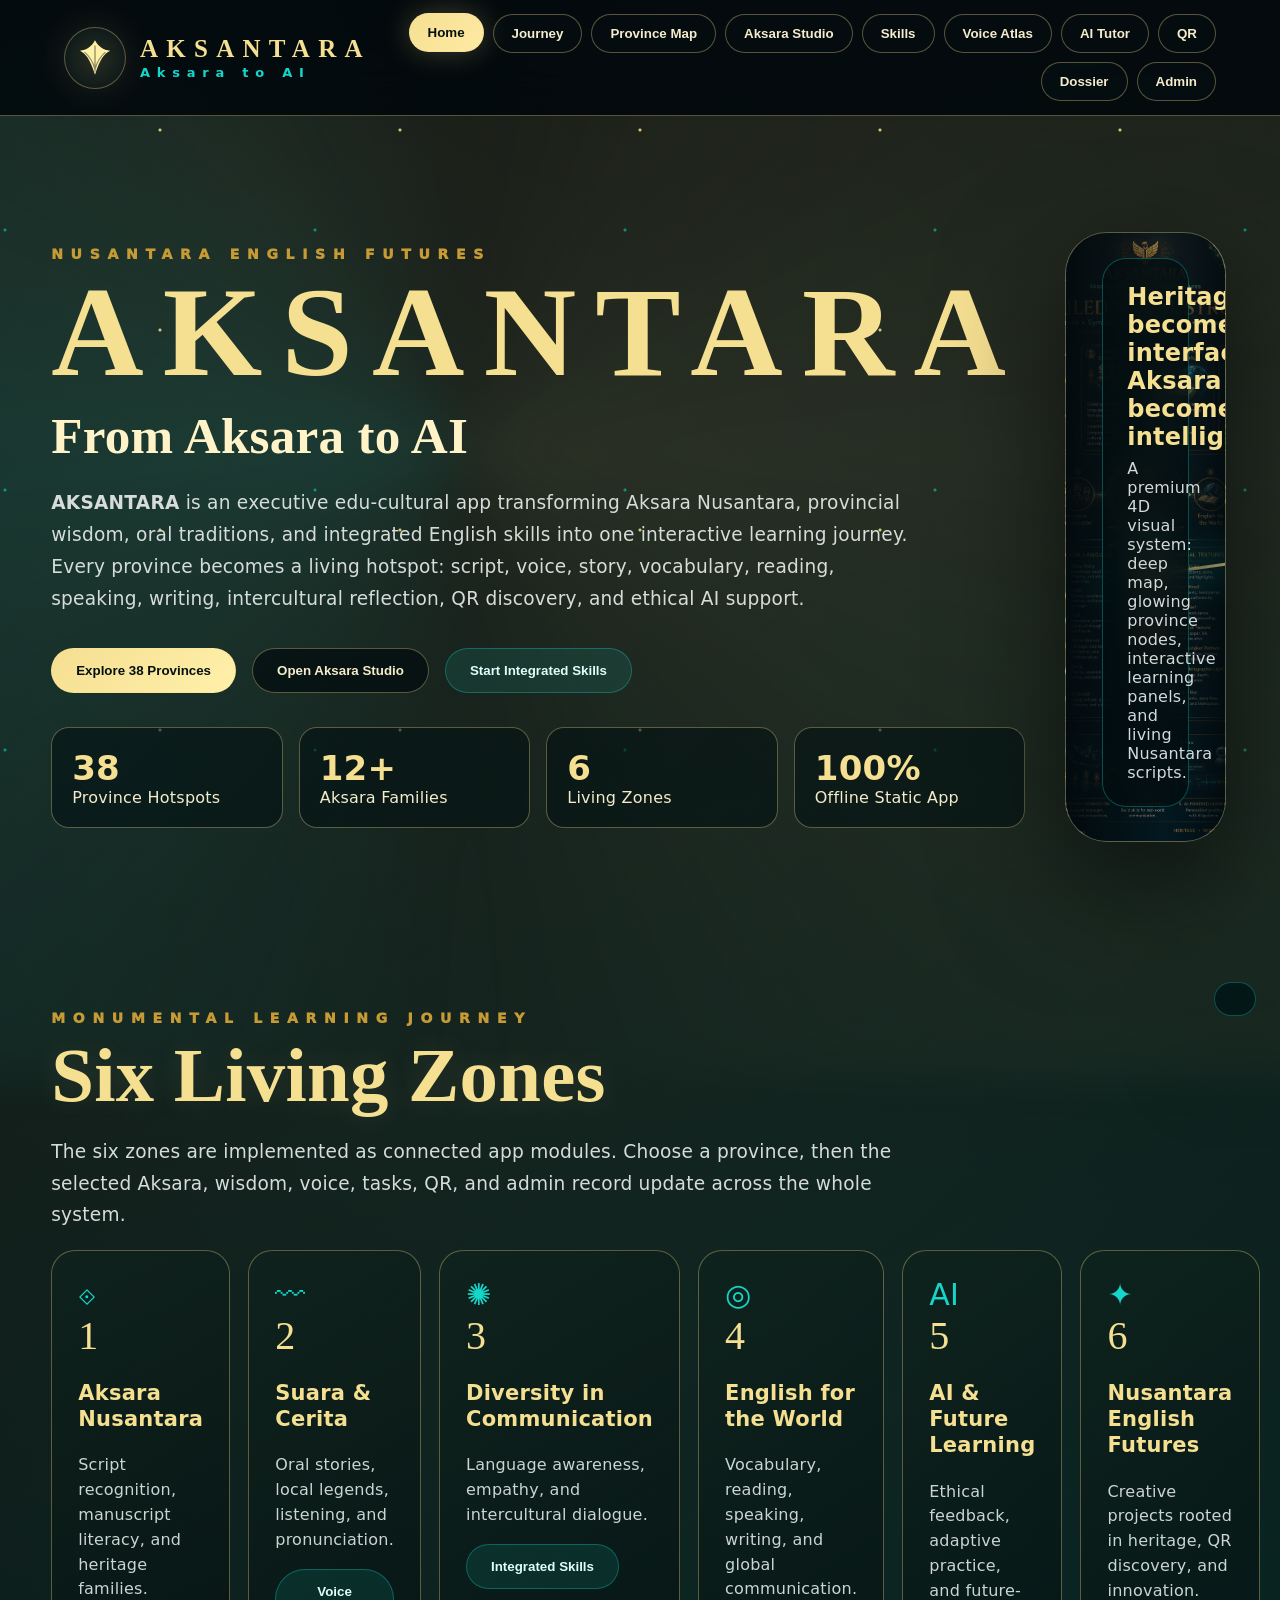
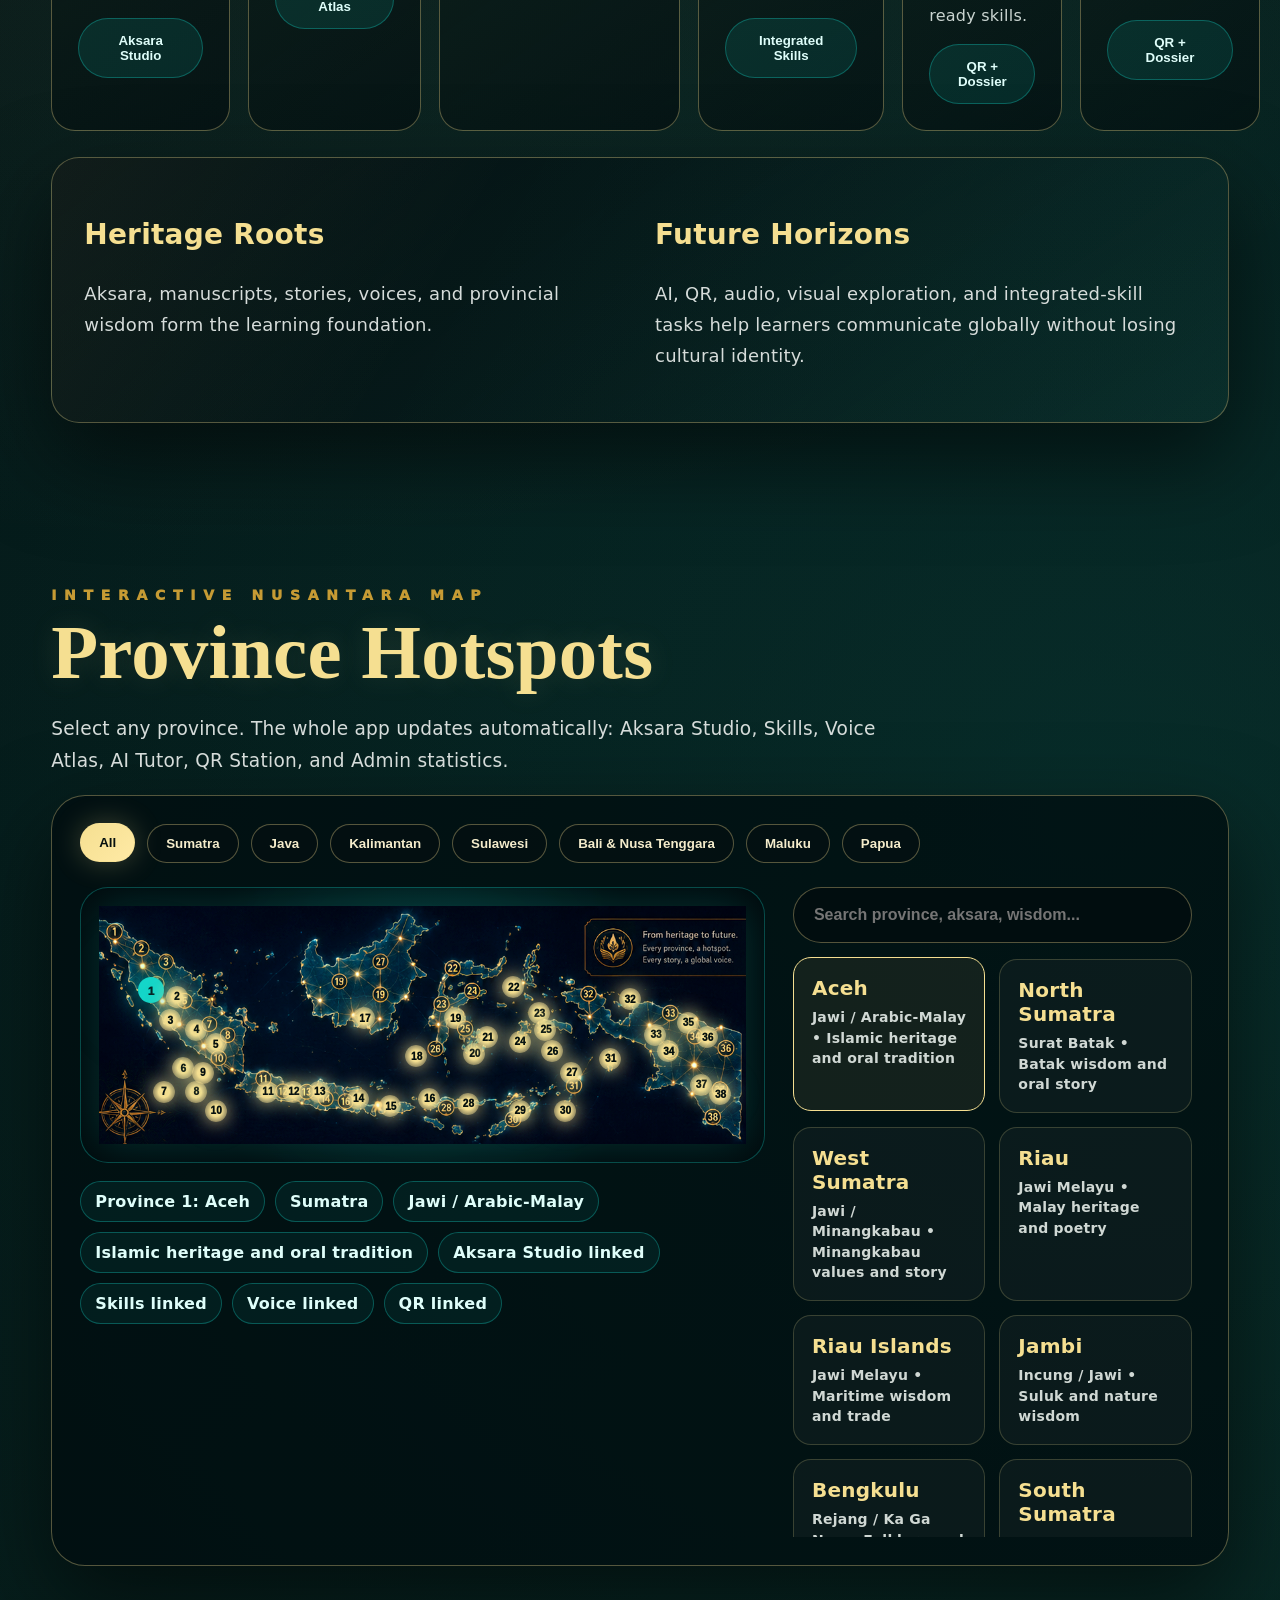
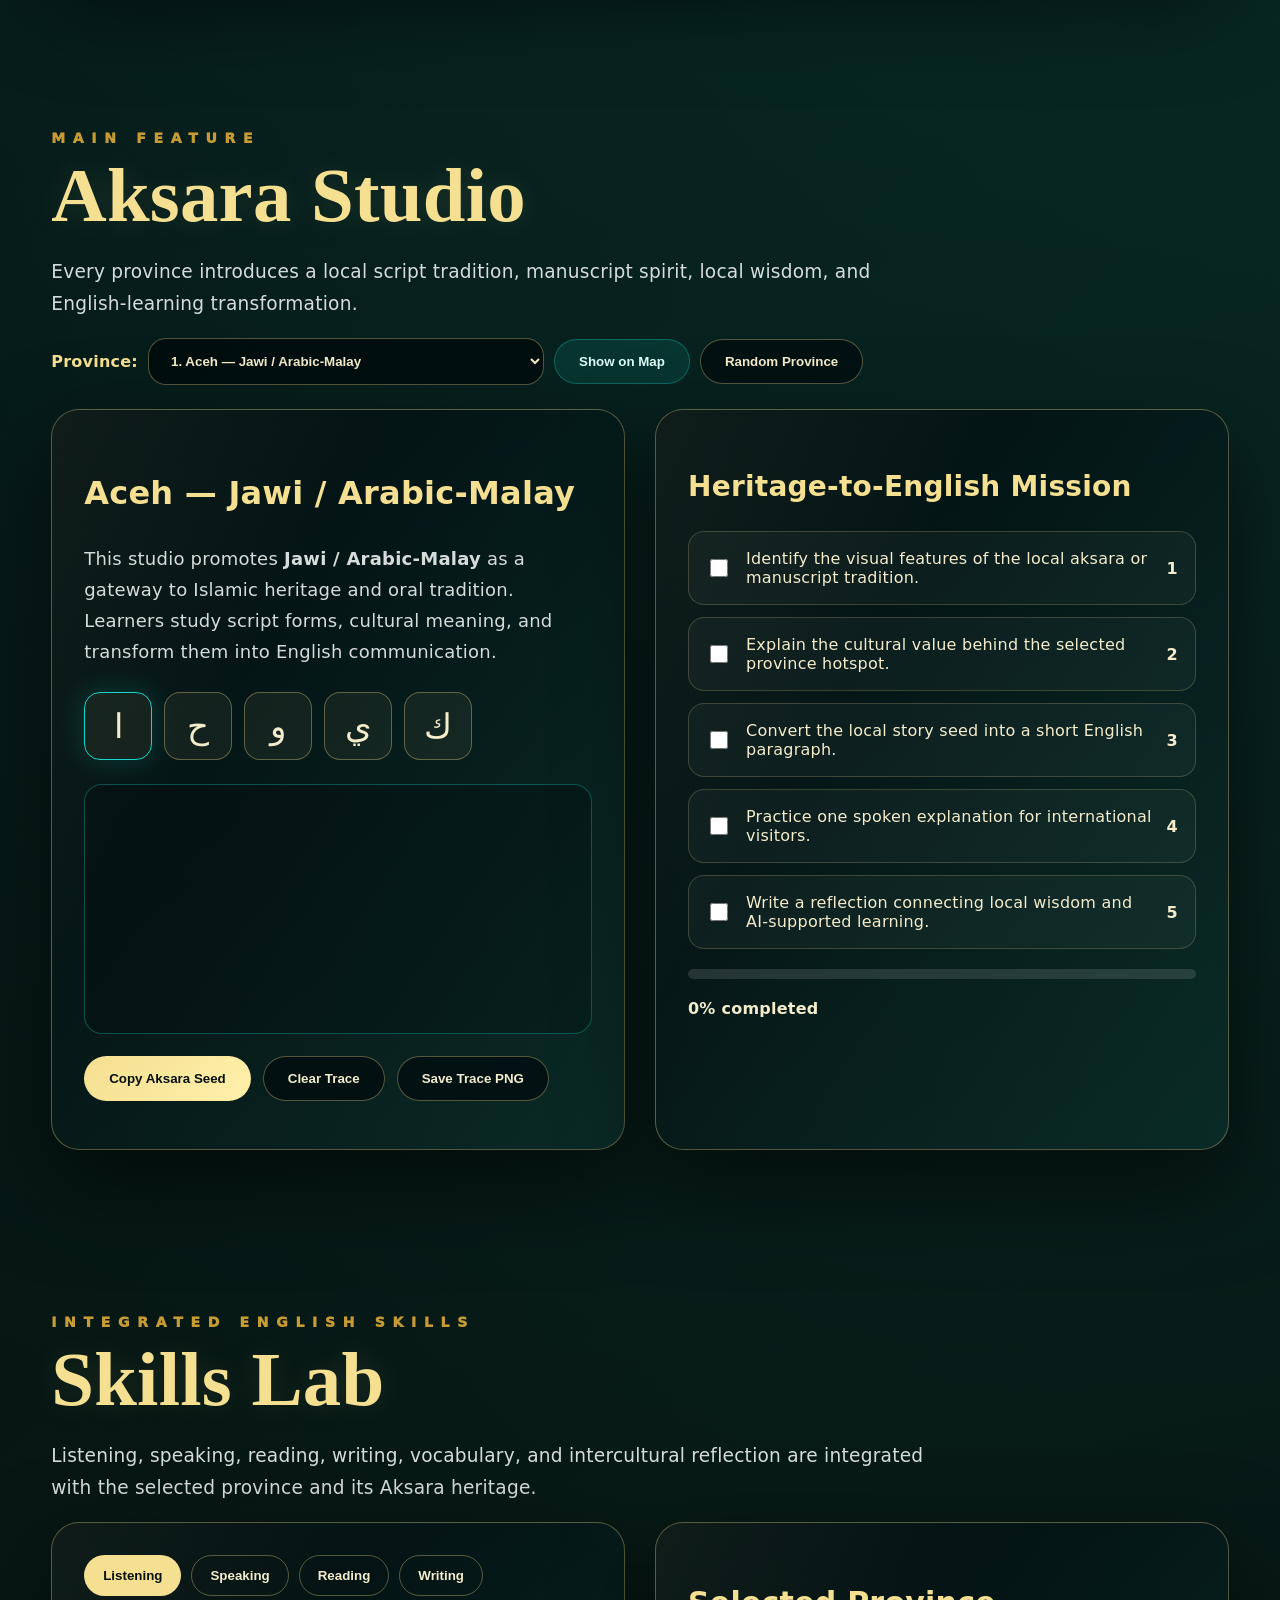
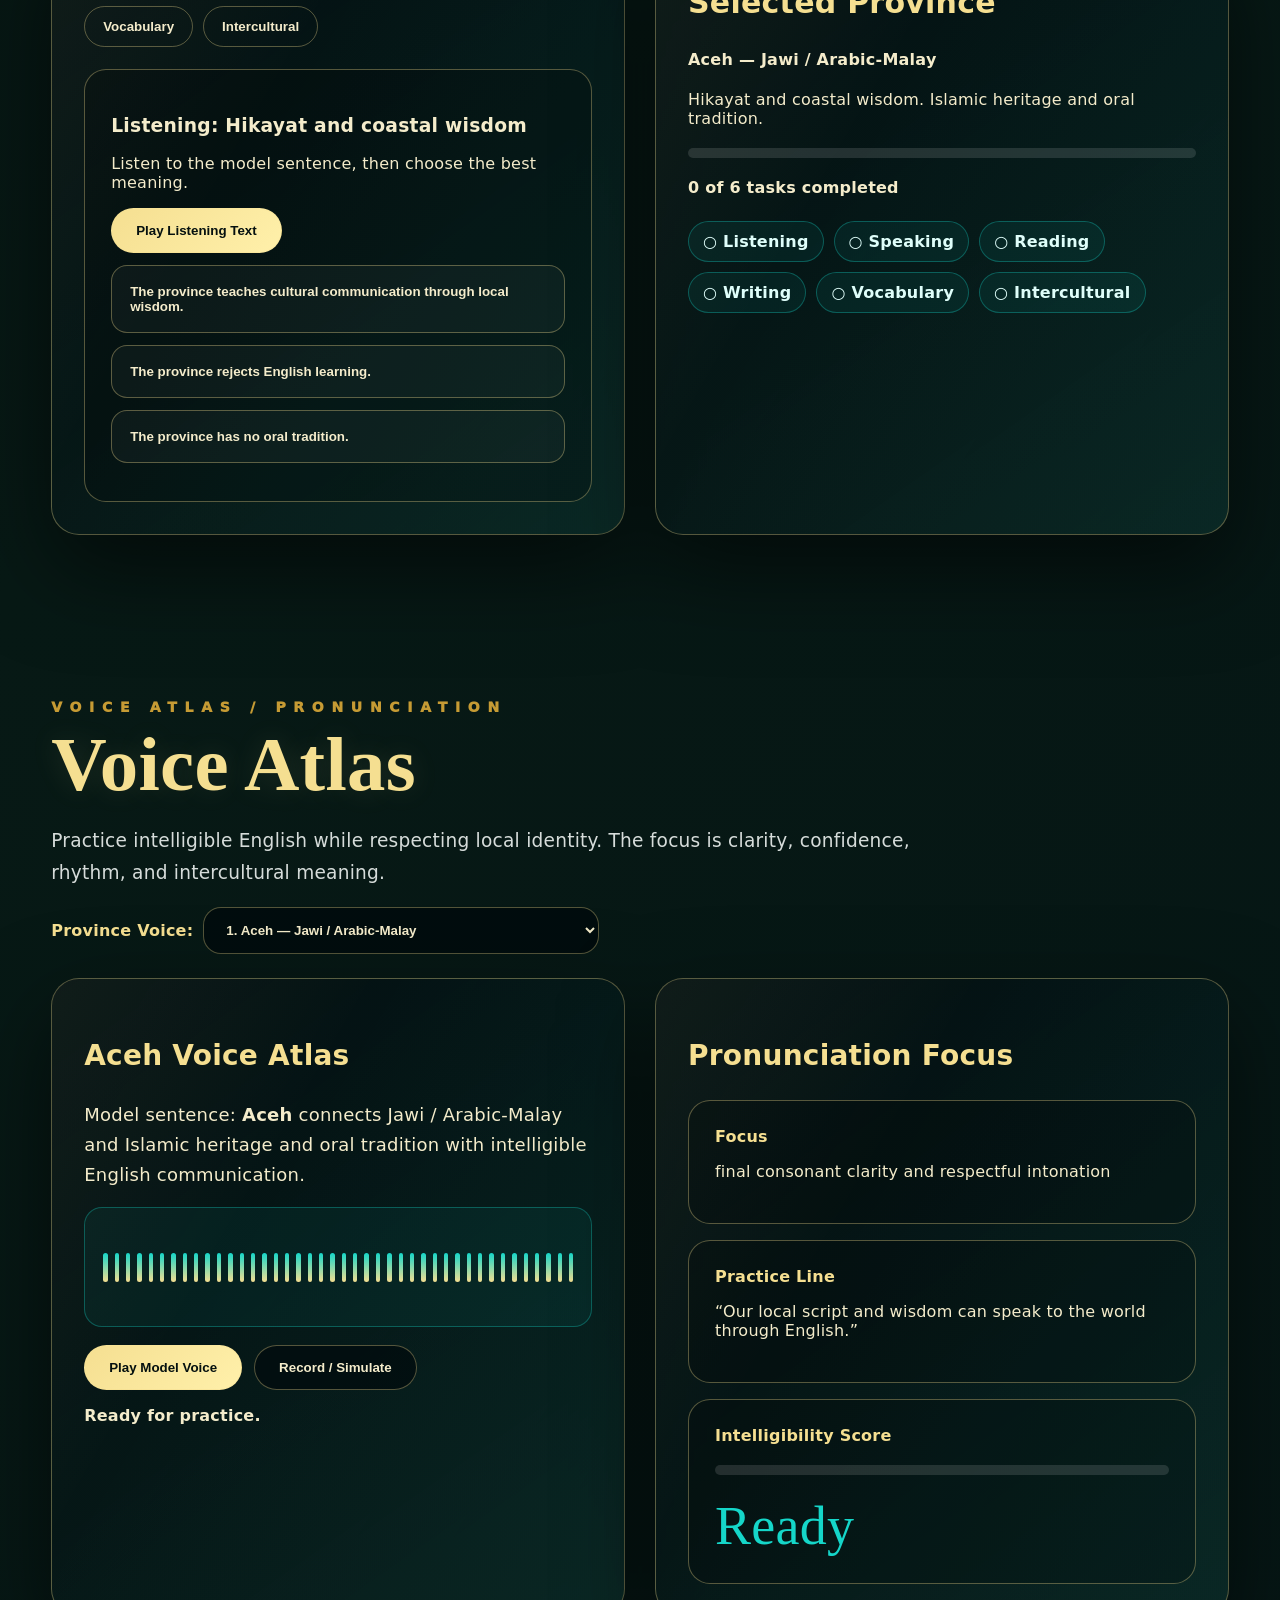
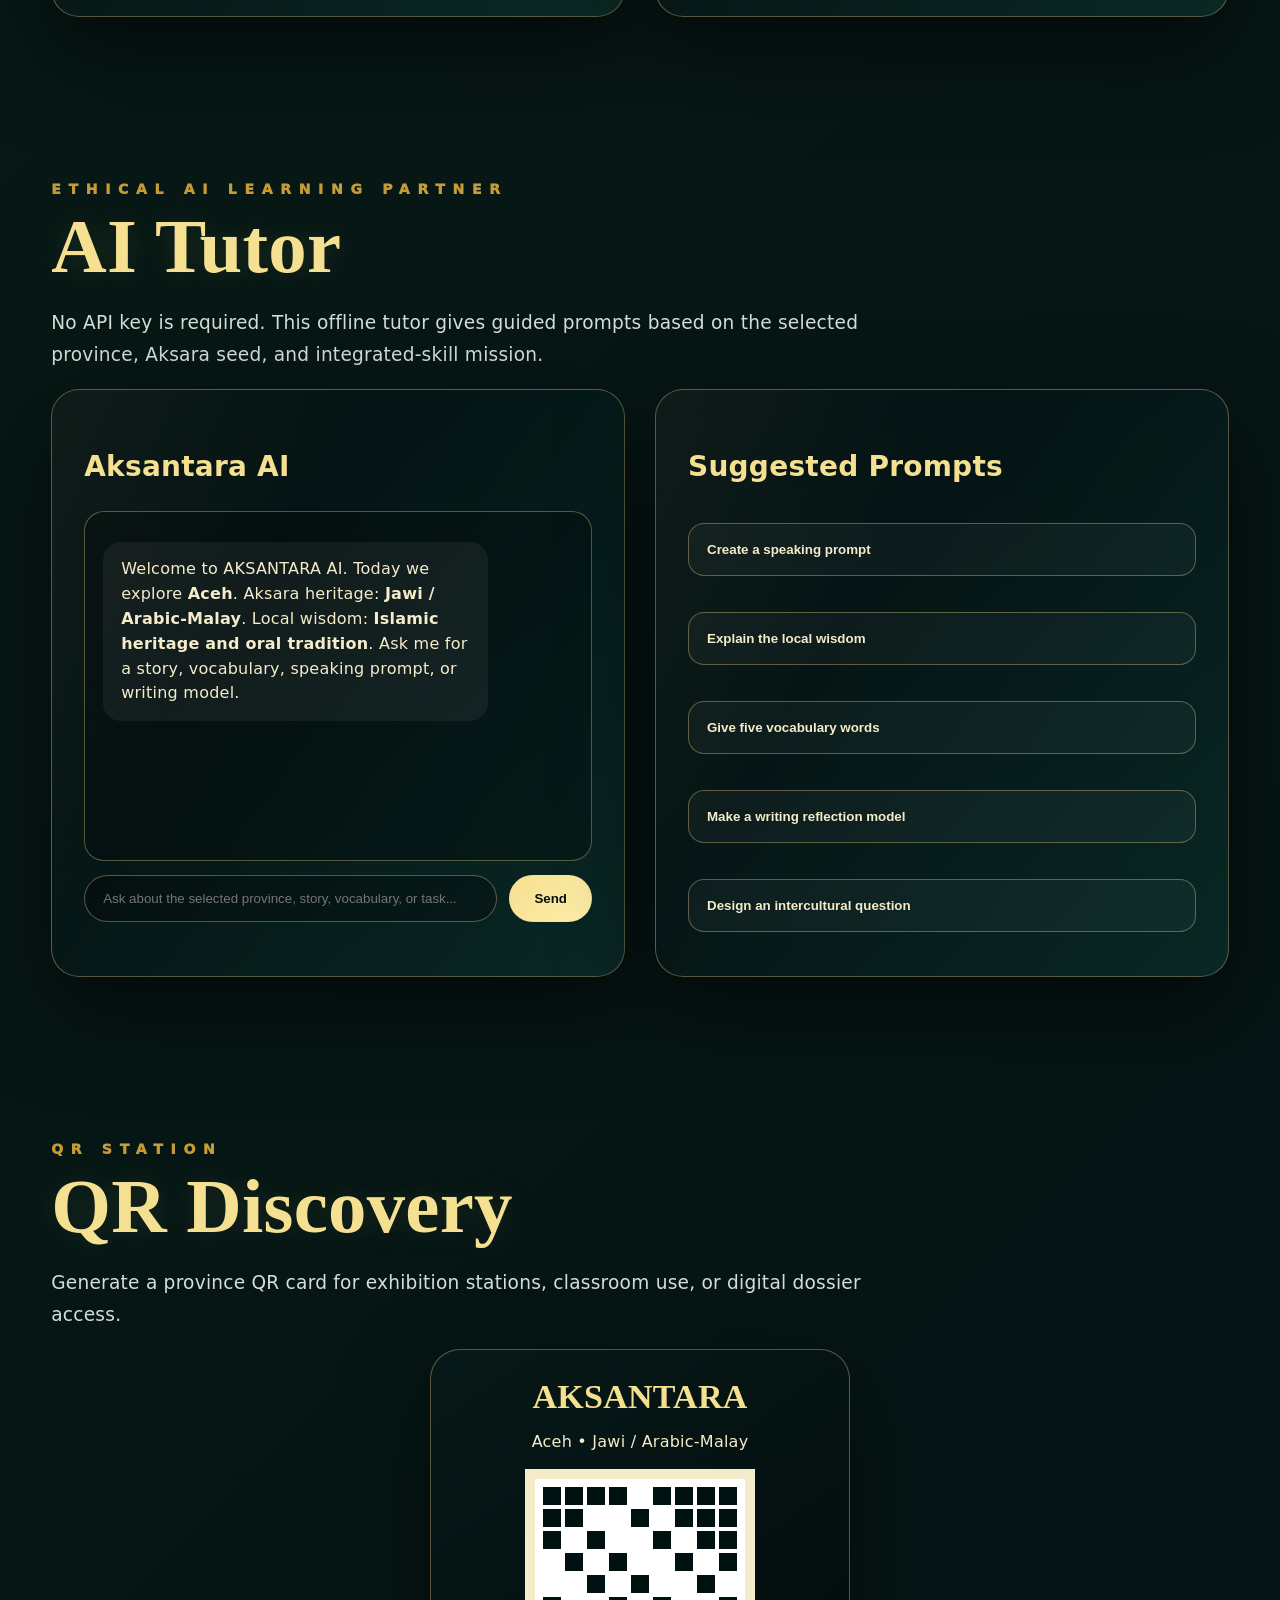
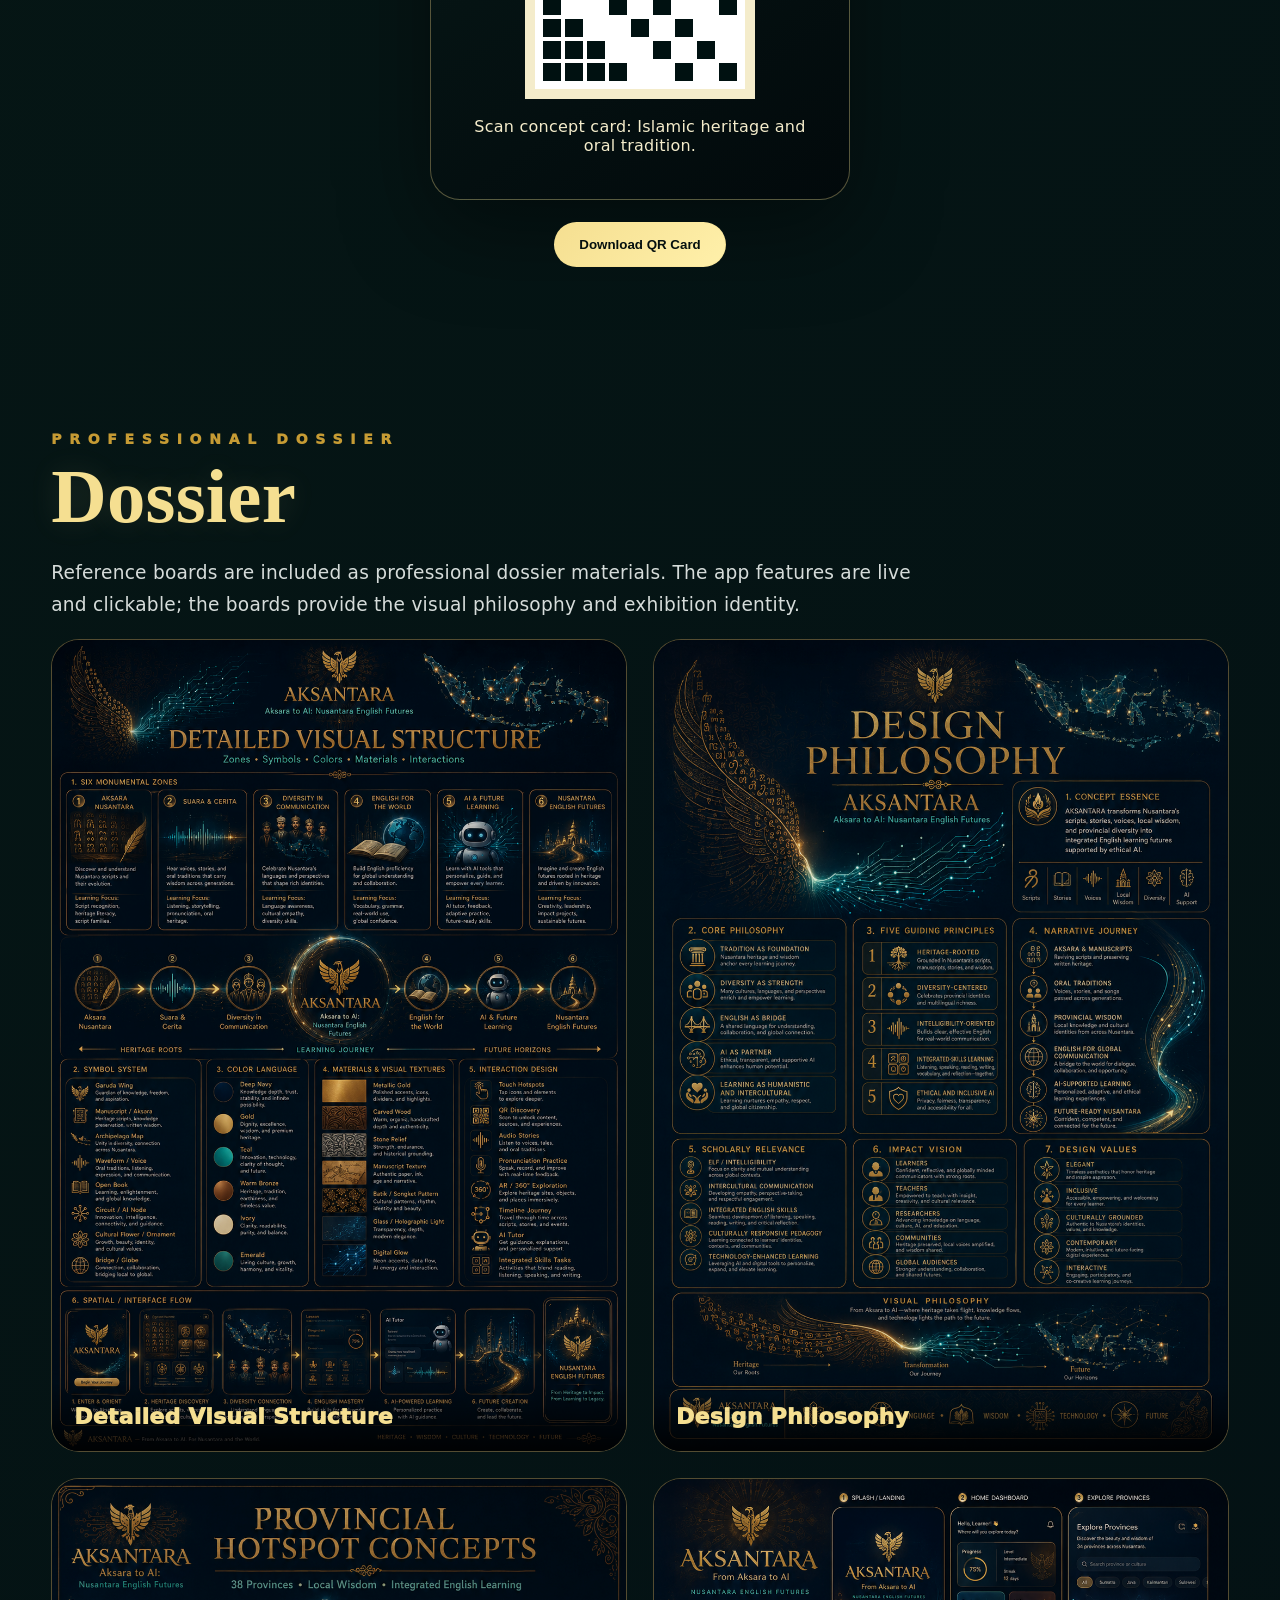
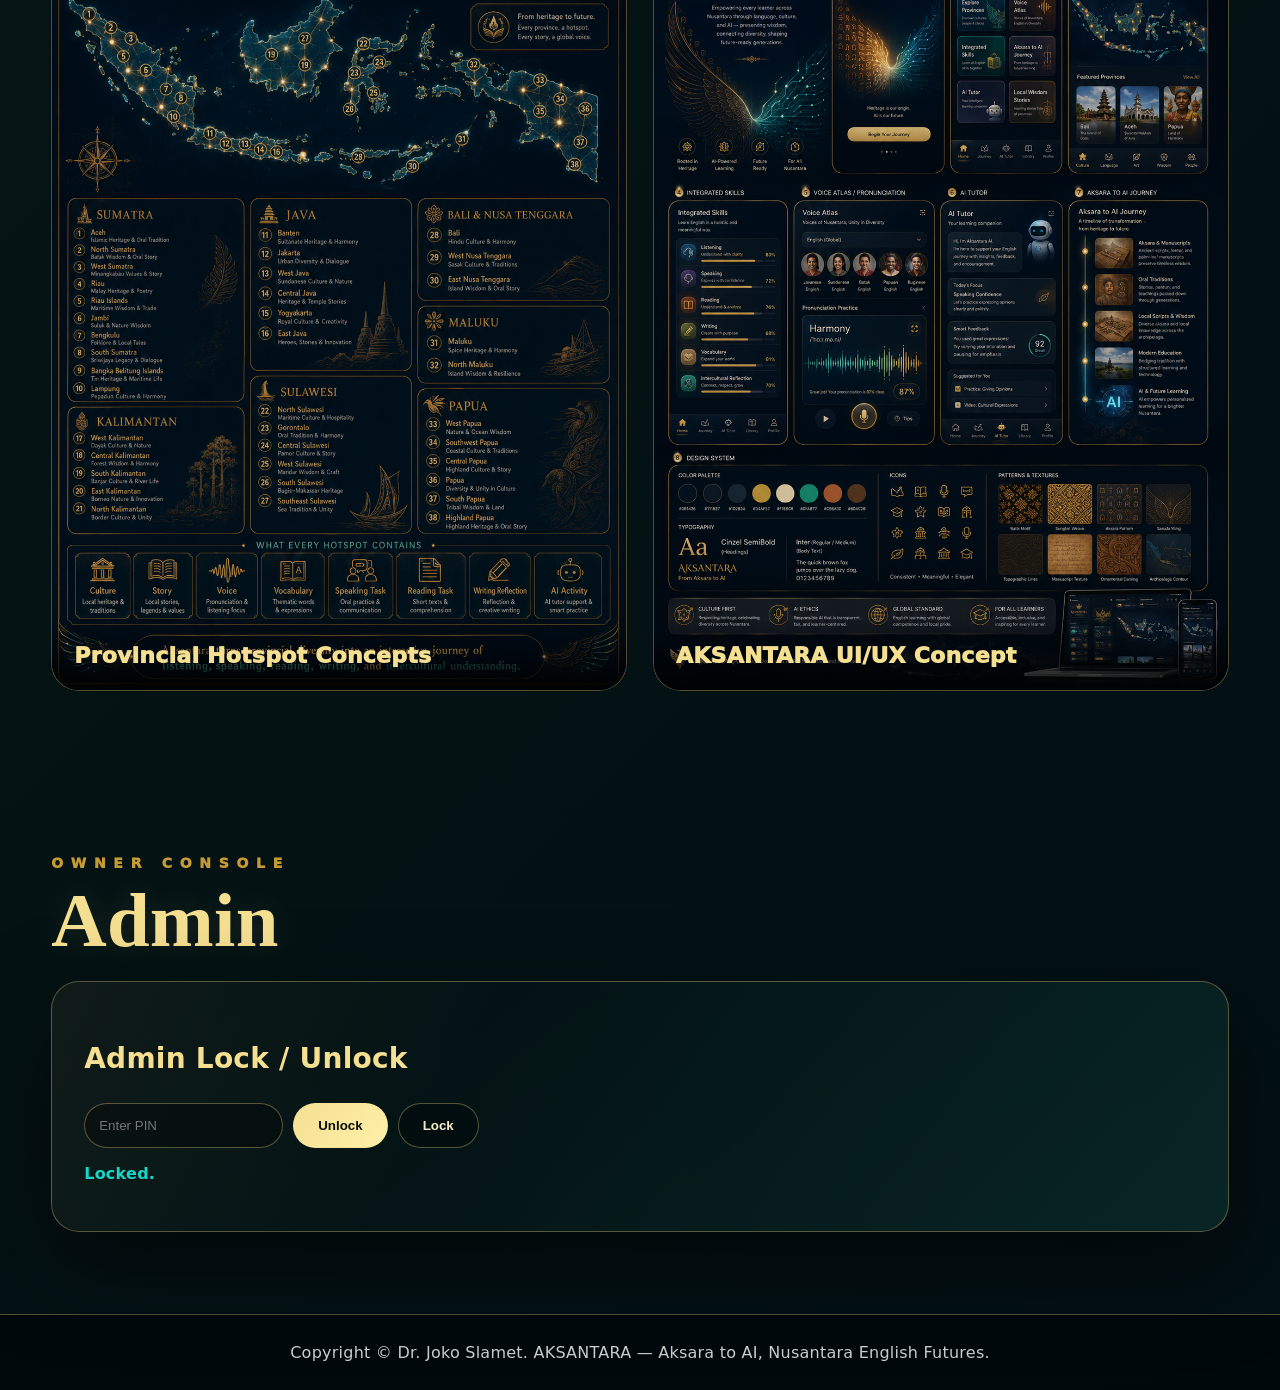
==== index.html @ 44f17196 "Add files via upload" ====
<!doctype html>
<html lang="en">
<head>
<meta charset="utf-8" />
<meta name="viewport" content="width=device-width, initial-scale=1" />
<title>AKSANTARA — Aksara to AI</title>
<meta name="description" content="AKSANTARA — Aksara to AI: Nusantara English Futures. Executive edu-cultural app by Dr. Joko Slamet." />
<link rel="preload" href="assets/map-clean-4d.png" as="image" />
<style>
:root{--bg:#020b0e;--bg2:#071915;--panel:rgba(2,18,22,.78);--panel2:rgba(9,31,29,.72);--gold:#f5df91;--gold2:#c69b34;--teal:#15d6c9;--teal2:#0a6d68;--ivory:#f4eccb;--muted:#b7c0be;--line:rgba(245,223,145,.34);--line2:rgba(21,214,201,.32);--shadow:0 35px 90px rgba(0,0,0,.55);--radius:28px;--serif:Georgia,'Times New Roman',serif;--sans:Inter,ui-sans-serif,system-ui,-apple-system,Segoe UI,Arial,sans-serif}
*{box-sizing:border-box}html{scroll-behavior:smooth}body{margin:0;background:radial-gradient(circle at 18% 2%,rgba(245,223,145,.12),transparent 18%),radial-gradient(circle at 85% 22%,rgba(21,214,201,.13),transparent 28%),linear-gradient(135deg,#02070a,#071915 44%,#031014);color:var(--ivory);font-family:var(--sans);letter-spacing:.015em;overflow-x:hidden}.grain{position:fixed;inset:0;pointer-events:none;opacity:.28;z-index:-3;background-image:linear-gradient(rgba(255,255,255,.025) 1px,transparent 1px),linear-gradient(90deg,rgba(255,255,255,.02) 1px,transparent 1px);background-size:18px 18px}.aurora{position:fixed;inset:-20%;z-index:-5;filter:blur(26px);opacity:.55;background:conic-gradient(from 180deg at 40% 50%,transparent,rgba(20,214,201,.25),transparent,rgba(245,223,145,.14),transparent);animation:spin 30s linear infinite}.stars{position:fixed;inset:0;pointer-events:none;z-index:-2;background-image:radial-gradient(circle,rgba(245,223,145,.85) 0 1px,transparent 2px),radial-gradient(circle,rgba(21,214,201,.55) 0 1px,transparent 2px);background-size:240px 200px,310px 260px;background-position:40px 30px,160px 100px;animation:drift 24s linear infinite}@keyframes spin{to{transform:rotate(360deg)}}@keyframes drift{to{background-position:280px 230px,460px 360px}}
.header{position:sticky;top:0;z-index:50;display:flex;align-items:center;gap:22px;justify-content:space-between;padding:14px clamp(18px,5vw,110px);background:rgba(1,8,12,.86);backdrop-filter:blur(22px);border-bottom:1px solid var(--line)}.brand{display:flex;align-items:center;gap:14px;text-decoration:none;color:var(--gold)}.logoMark{width:62px;height:62px;border:1px solid var(--line);border-radius:50%;display:grid;place-items:center;background:radial-gradient(circle,rgba(245,223,145,.16),rgba(21,214,201,.04));box-shadow:0 0 35px rgba(245,223,145,.12)}.logoMark svg{width:42px;height:42px}.brandText strong{display:block;font-family:var(--serif);font-size:25px;letter-spacing:.33em}.brandText span{display:block;color:var(--teal);font-weight:800;font-size:13px;letter-spacing:.52em;margin-top:2px}.nav{display:flex;gap:9px;flex-wrap:wrap;justify-content:flex-end}.nav button,.pillBtn{border:1px solid var(--line);background:rgba(5,16,18,.62);color:var(--ivory);padding:11px 18px;border-radius:999px;font-weight:850;cursor:pointer;transition:.2s}.nav button:hover,.nav button.active,.pillBtn:hover,.pillBtn.active{background:linear-gradient(135deg,var(--gold),#ffeaa5);color:#06100f;box-shadow:0 0 28px rgba(245,223,145,.25);transform:translateY(-1px)}.menuBtn{display:none}.wrap{width:min(1640px,92vw);margin:auto}.section{padding:82px 0}.eyebrow{font-weight:950;color:var(--gold2);letter-spacing:.55em;text-transform:uppercase;font-size:14px}.title{font-family:var(--serif);font-size:clamp(54px,8vw,118px);line-height:.88;margin:16px 0 26px;color:var(--gold);text-shadow:0 0 30px rgba(245,223,145,.12)}.title.small{font-size:clamp(42px,6vw,84px)}.lead{font-size:clamp(18px,1.45vw,24px);line-height:1.72;color:#d6dcda;max-width:880px}.grid2{display:grid;grid-template-columns:1fr 1fr;gap:30px}.grid3{display:grid;grid-template-columns:repeat(3,1fr);gap:24px}.card{background:linear-gradient(145deg,rgba(2,15,18,.88),rgba(12,34,31,.58));border:1px solid var(--line);border-radius:var(--radius);box-shadow:var(--shadow);position:relative;overflow:hidden}.card::before{content:'';position:absolute;inset:0;background:linear-gradient(120deg,rgba(245,223,145,.08),transparent 35%,rgba(21,214,201,.08));opacity:.75;pointer-events:none}.cardInner{position:relative;padding:32px}.btn{border:1px solid var(--line);background:rgba(2,12,14,.72);color:var(--ivory);border-radius:999px;padding:14px 24px;font-weight:900;cursor:pointer}.btn.primary{background:linear-gradient(135deg,var(--gold),#fff0aa);color:#05100f}.btn.teal{border-color:var(--line2);background:rgba(21,214,201,.11);color:#dffefa}.btn:hover{transform:translateY(-1px);box-shadow:0 0 34px rgba(21,214,201,.18)}.hero{min-height:calc(100vh - 88px);display:grid;grid-template-columns:1.02fr .98fr;gap:40px;align-items:center;padding:86px 0 56px}.hero h1{font-family:var(--serif);font-size:clamp(76px,10vw,156px);line-height:.82;margin:18px 0 25px;color:var(--gold);letter-spacing:.15em}.hero h2{font-family:var(--serif);font-size:clamp(34px,4vw,64px);line-height:1;color:#fff3c7;margin:0 0 26px}.heroActions{display:flex;gap:16px;flex-wrap:wrap;margin:34px 0}.stats{display:grid;grid-template-columns:repeat(4,1fr);gap:16px;margin-top:28px}.stat{border:1px solid var(--line);border-radius:18px;padding:20px;background:rgba(2,17,19,.6)}.stat b{display:block;color:var(--gold);font-size:34px}.heroVisual{height:610px;min-height:480px;border:1px solid var(--line);border-radius:42px;position:relative;overflow:hidden;background:radial-gradient(circle at 50% 50%,rgba(245,223,145,.22),transparent 8%),linear-gradient(140deg,rgba(245,223,145,.09),rgba(21,214,201,.06)),url('assets/visual-structure.png') center/cover;box-shadow:0 44px 120px rgba(0,0,0,.6)}.heroVisual::before{content:'';position:absolute;inset:0;background:linear-gradient(90deg,rgba(2,10,13,.98) 0%,rgba(2,10,13,.62) 32%,rgba(2,10,13,.16) 61%,rgba(2,10,13,.88) 100%)}.garudaPulse{position:absolute;inset:0;display:grid;place-items:center;pointer-events:none}.garudaPulse svg{width:54%;max-width:580px;filter:drop-shadow(0 0 34px rgba(21,214,201,.4));animation:float 5s ease-in-out infinite}.beam{position:absolute;width:620px;height:3px;background:linear-gradient(90deg,transparent,var(--gold),var(--teal),transparent);top:50%;left:20%;transform:rotate(-8deg);box-shadow:0 0 40px var(--teal);animation:beam 3s ease-in-out infinite}@keyframes float{50%{transform:translateY(-14px) scale(1.02)}}@keyframes beam{50%{opacity:.3;transform:rotate(5deg) translateY(20px)}}.visualBadge{position:absolute;left:36px;bottom:34px;right:36px;padding:24px;border:1px solid var(--line2);border-radius:24px;background:rgba(1,12,14,.72);backdrop-filter:blur(14px)}
.zoneRow{display:grid;grid-template-columns:repeat(6,1fr);gap:18px}.zone{min-height:280px;padding:26px;border:1px solid var(--line);border-radius:24px;background:linear-gradient(145deg,rgba(15,35,29,.72),rgba(3,13,15,.62));cursor:pointer;transition:.22s}.zone:hover{transform:translateY(-6px);border-color:var(--teal);box-shadow:0 24px 70px rgba(21,214,201,.12)}.zone .num{font-family:var(--serif);font-size:40px;color:var(--gold)}.zone h3{color:var(--gold);font-size:21px;line-height:1.25}.zone p{color:#cbd5d1;line-height:1.55}.zone .icon{font-size:30px;color:var(--teal)}
.mapStage{border:1px solid var(--line);border-radius:34px;padding:28px;background:rgba(1,12,14,.72);box-shadow:var(--shadow)}.filters{display:flex;gap:12px;flex-wrap:wrap;margin-bottom:24px}.mapLayout{display:grid;grid-template-columns:1.38fr .82fr;gap:28px;align-items:start}.mapFrame{position:relative;border:1px solid var(--line2);border-radius:28px;background:radial-gradient(circle at 50% 45%,rgba(21,214,201,.18),rgba(1,10,13,.88) 62%);overflow:hidden;padding:18px}.mapImgWrap{position:relative;width:100%;aspect-ratio:965/355}.mapImgWrap img{position:absolute;inset:0;width:100%;height:100%;object-fit:contain;filter:saturate(1.12) contrast(1.05) drop-shadow(0 0 22px rgba(21,214,201,.19))}.hotspot{position:absolute;width:22px;height:22px;transform:translate(-50%,-50%);border:0;border-radius:50%;background:radial-gradient(circle,var(--gold) 35%,rgba(245,223,145,.24));box-shadow:0 0 18px rgba(245,223,145,.8),0 0 42px rgba(21,214,201,.16);color:#06100f;font-size:10px;font-weight:1000;cursor:pointer;z-index:4}.hotspot.active{background:var(--teal);color:#032224;box-shadow:0 0 26px var(--teal),0 0 80px rgba(21,214,201,.35);transform:translate(-50%,-50%) scale(1.18)}.mapGlow{position:absolute;inset:0;pointer-events:none;background:radial-gradient(circle at var(--x,20%) var(--y,50%),rgba(21,214,201,.19),transparent 20%)}.mapMeta{display:flex;gap:10px;flex-wrap:wrap;margin-top:18px}.chip{border:1px solid var(--line2);background:rgba(21,214,201,.07);color:#dffefa;border-radius:999px;padding:10px 14px;font-weight:900}.provincePanel{max-height:650px;overflow:auto;padding-right:8px}.search{width:100%;padding:18px 20px;border-radius:999px;border:1px solid var(--line);background:rgba(2,12,14,.72);color:var(--ivory);font-weight:750;font-size:16px;margin-bottom:16px}.provGrid{display:grid;grid-template-columns:repeat(2,1fr);gap:14px}.provCard{padding:18px;border-radius:18px;border:1px solid rgba(245,223,145,.2);background:rgba(255,255,255,.035);cursor:pointer;transition:.18s}.provCard:hover,.provCard.active{border-color:var(--gold);background:rgba(245,223,145,.07);transform:translateY(-2px)}.provCard h4{margin:0 0 7px;color:var(--gold);font-size:20px}.provCard p{margin:0;color:#d0d8d4;line-height:1.45;font-size:14px;font-weight:700}
.provSelectBar{display:flex;gap:10px;align-items:center;flex-wrap:wrap;margin:0 0 24px}.select{padding:14px 18px;border-radius:18px;border:1px solid var(--line);background:rgba(1,12,14,.85);color:var(--ivory);font-weight:850}.scriptSeeds{display:flex;gap:12px;flex-wrap:wrap;margin:24px 0}.seed{min-width:68px;height:68px;border:1px solid var(--line);border-radius:16px;display:grid;place-items:center;font-size:34px;font-family:serif;background:rgba(245,223,145,.06);color:var(--ivory);cursor:pointer}.seed:hover,.seed.active{border-color:var(--teal);box-shadow:0 0 28px rgba(21,214,201,.2)}.trace{width:100%;height:250px;border:1px solid var(--line2);border-radius:18px;background:rgba(0,0,0,.18);touch-action:none;cursor:crosshair}.mission{display:grid;gap:12px}.mission label{display:grid;grid-template-columns:28px 1fr auto;gap:12px;align-items:center;padding:17px;border:1px solid rgba(245,223,145,.2);border-radius:16px;background:rgba(255,255,255,.035);cursor:pointer}.mission input{width:18px;height:18px}.mission .done{text-decoration:line-through;color:#91a09d}.progress{height:10px;background:rgba(255,255,255,.12);border-radius:999px;overflow:hidden;margin:20px 0}.progress span{display:block;height:100%;width:0;background:linear-gradient(90deg,var(--gold),var(--teal));transition:.3s}.tabs{display:flex;gap:10px;flex-wrap:wrap;margin-bottom:22px}.tab{padding:12px 18px;border:1px solid var(--line);border-radius:999px;background:transparent;color:var(--ivory);font-weight:900;cursor:pointer}.tab.active{background:var(--gold);color:#06100f}.taskBox{padding:26px;border:1px solid var(--line);border-radius:22px;background:rgba(0,0,0,.18);min-height:340px}.option{display:block;width:100%;text-align:left;margin:12px 0;padding:18px;border:1px solid var(--line);background:rgba(255,255,255,.035);border-radius:16px;color:var(--ivory);font-weight:800;cursor:pointer}.option.correct{border-color:var(--teal);background:rgba(21,214,201,.12)}.option.wrong{border-color:#d77;background:rgba(255,80,80,.1)}textarea{width:100%;min-height:150px;border:1px solid var(--line);border-radius:16px;background:rgba(1,9,12,.8);color:var(--ivory);padding:16px;font-size:16px;line-height:1.55}.voiceWave{height:120px;border:1px solid var(--line2);border-radius:18px;display:flex;align-items:center;gap:7px;padding:18px;background:rgba(21,214,201,.06);overflow:hidden}.bar{flex:1;min-width:4px;border-radius:999px;background:linear-gradient(180deg,var(--teal),var(--gold));height:35%;animation:wave 1.1s ease-in-out infinite}.bar:nth-child(2n){animation-delay:.15s}.bar:nth-child(3n){animation-delay:.32s}@keyframes wave{50%{height:90%}}.score{font-family:var(--serif);font-size:54px;color:var(--teal)}.aiChat{height:350px;overflow:auto;border:1px solid var(--line);border-radius:20px;padding:18px;background:rgba(0,0,0,.22)}.msg{max-width:82%;margin:12px 0;padding:15px 18px;border-radius:18px;background:rgba(255,255,255,.055);line-height:1.55}.msg.user{margin-left:auto;background:rgba(245,223,145,.12)}.inputRow{display:flex;gap:12px;margin-top:14px}.inputRow input{flex:1;padding:15px 18px;border-radius:999px;border:1px solid var(--line);background:rgba(0,0,0,.25);color:var(--ivory)}.qrCard{width:min(420px,100%);margin:auto;padding:28px;border:1px solid var(--line);border-radius:30px;background:linear-gradient(145deg,#071918,#02090b);text-align:center;box-shadow:0 30px 90px rgba(0,0,0,.42)}.fakeQR{width:230px;height:230px;margin:18px auto;border:10px solid var(--ivory);background:#fff;display:grid;grid-template-columns:repeat(9,1fr);gap:4px;padding:8px}.fakeQR i{background:#011;display:block}.dossierGrid{display:grid;grid-template-columns:repeat(2,1fr);gap:26px}.boardCard{position:relative;border:1px solid var(--line);border-radius:28px;overflow:hidden;min-height:360px;background:#000;cursor:pointer}.boardCard img{width:100%;height:100%;object-fit:cover;display:block;opacity:.92;transition:.25s}.boardCard:hover img{transform:scale(1.03);opacity:1}.boardCard div{position:absolute;left:0;right:0;bottom:0;padding:22px;background:linear-gradient(transparent,rgba(0,0,0,.88));font-weight:950;color:var(--gold);font-size:22px}.modal{position:fixed;inset:0;background:rgba(0,0,0,.88);z-index:100;display:none;align-items:center;justify-content:center;padding:30px}.modal.open{display:flex}.modal img{max-width:94vw;max-height:88vh;object-fit:contain;border:1px solid var(--line);border-radius:20px}.close{position:absolute;top:20px;right:25px}.adminBox.locked .adminContent{display:none}.pinRow{display:flex;gap:10px;flex-wrap:wrap}.pinRow input{padding:14px;border-radius:999px;border:1px solid var(--line);background:rgba(0,0,0,.3);color:var(--ivory)}.footer{text-align:center;padding:28px;border-top:1px solid var(--line);background:rgba(1,8,12,.82);color:#c9d0cd}.toast{position:fixed;right:24px;bottom:24px;padding:16px 20px;border-radius:18px;background:rgba(3,22,22,.92);border:1px solid var(--line2);box-shadow:var(--shadow);color:#dff;z-index:150;transform:translateY(140px);transition:.25s}.toast.show{transform:translateY(0)}
@media(max-width:1100px){.hero,.grid2,.mapLayout{grid-template-columns:1fr}.zoneRow{grid-template-columns:repeat(2,1fr)}.stats{grid-template-columns:repeat(2,1fr)}.dossierGrid,.grid3{grid-template-columns:1fr}.nav{display:none}.nav.open{display:flex;position:absolute;top:74px;right:16px;left:16px;background:rgba(1,8,12,.96);padding:18px;border:1px solid var(--line);border-radius:22px}.menuBtn{display:block}.title{font-size:54px}.hero h1{font-size:78px}.mapImgWrap{aspect-ratio:965/355}.provGrid{grid-template-columns:1fr}}@media(max-width:640px){.hero h1{font-size:54px}.title{font-size:44px}.zoneRow{grid-template-columns:1fr}.header{padding:10px 14px}.brandText strong{font-size:16px}.logoMark{width:48px;height:48px}.section{padding:54px 0}.mapStage{padding:15px}.cardInner{padding:22px}.mapFrame{padding:8px}}
</style>
</head>
<body>
<div class="aurora"></div><div class="grain"></div><div class="stars"></div>
<header class="header">
<a class="brand" href="#home" data-go="home" aria-label="AKSANTARA Home"><span class="logoMark"><svg viewBox="0 0 100 100" fill="none"><path d="M50 8c8 15 19 23 36 25-14 7-24 19-36 57C38 52 28 40 14 33c17-2 28-10 36-25Z" fill="url(#g)"/><path d="M50 20v63M25 36c12 10 20 21 25 41M75 36c-12 10-20 21-25 41" stroke="#05100f" stroke-width="3" opacity=".45"/><defs><linearGradient id="g" x1="18" y1="14" x2="82" y2="90"><stop stop-color="#fff1a6"/><stop offset="1" stop-color="#15d6c9"/></linearGradient></defs></svg></span><span class="brandText"><strong>AKSANTARA</strong><span>Aksara to AI</span></span></a>
<button class="pillBtn menuBtn" id="menuBtn">Menu</button>
<nav class="nav" id="nav">
<button data-go="home" class="active">Home</button><button data-go="journey">Journey</button><button data-go="map">Province Map</button><button data-go="studio">Aksara Studio</button><button data-go="skills">Skills</button><button data-go="voice">Voice Atlas</button><button data-go="ai">AI Tutor</button><button data-go="qr">QR</button><button data-go="dossier">Dossier</button><button data-go="admin">Admin</button>
</nav>
</header>
<main>
<section class="wrap hero" id="home">
<div><div class="eyebrow">Nusantara English Futures</div><h1>AKSANTARA</h1><h2>From Aksara to AI</h2><p class="lead"><b>AKSANTARA</b> is an executive edu-cultural app transforming Aksara Nusantara, provincial wisdom, oral traditions, and integrated English skills into one interactive learning journey. Every province becomes a living hotspot: script, voice, story, vocabulary, reading, speaking, writing, intercultural reflection, QR discovery, and ethical AI support.</p><div class="heroActions"><button class="btn primary" data-go="map">Explore 38 Provinces</button><button class="btn" data-go="studio">Open Aksara Studio</button><button class="btn teal" data-go="skills">Start Integrated Skills</button></div><div class="stats"><div class="stat"><b>38</b><span>Province Hotspots</span></div><div class="stat"><b>12+</b><span>Aksara Families</span></div><div class="stat"><b>6</b><span>Living Zones</span></div><div class="stat"><b>100%</b><span>Offline Static App</span></div></div></div>
<div class="heroVisual" aria-label="AKSANTARA 4D visual concept"><div class="beam"></div><div class="garudaPulse"><svg viewBox="0 0 900 420"><path d="M446 210c-114-58-231-105-392-104 132 38 228 93 324 158-97-20-202-9-322 35 151 9 274 12 396-46 122 58 245 55 396 46-120-44-225-55-322-35 96-65 192-120 324-158-161-1-278 46-392 104Z" fill="none" stroke="#f5df91" stroke-width="5" opacity=".8"/><path d="M446 210c-49-39-94-81-141-126 70 17 116 52 141 126Zm12 0c49-39 94-81 141-126-70 17-116 52-141 126Z" fill="none" stroke="#15d6c9" stroke-width="5" opacity=".82"/><circle cx="452" cy="225" r="18" fill="#f5df91"/><path d="M452 245v120" stroke="#15d6c9" stroke-width="4"/></svg></div><div class="visualBadge"><b style="color:var(--gold);font-size:24px">Heritage becomes interface. Aksara becomes intelligence.</b><p style="margin:8px 0 0;color:#d4dada">A premium 4D visual system: deep map, glowing province nodes, interactive learning panels, and living Nusantara scripts.</p></div></div>
</section>
<section class="wrap section" id="journey"><div class="eyebrow">Monumental Learning Journey</div><h2 class="title small">Six Living Zones</h2><p class="lead">The six zones are implemented as connected app modules. Choose a province, then the selected Aksara, wisdom, voice, tasks, QR, and admin record update across the whole system.</p><div class="zoneRow" id="zones"></div><div class="card" style="margin-top:26px"><div class="cardInner grid2"><div><h3 style="color:var(--gold);font-size:28px">Heritage Roots</h3><p class="lead" style="font-size:18px">Aksara, manuscripts, stories, voices, and provincial wisdom form the learning foundation.</p></div><div><h3 style="color:var(--gold);font-size:28px">Future Horizons</h3><p class="lead" style="font-size:18px">AI, QR, audio, visual exploration, and integrated-skill tasks help learners communicate globally without losing cultural identity.</p></div></div></div></section>
<section class="wrap section" id="map"><div class="eyebrow">Interactive Nusantara Map</div><h2 class="title small">Province Hotspots</h2><p class="lead">Select any province. The whole app updates automatically: Aksara Studio, Skills, Voice Atlas, AI Tutor, QR Station, and Admin statistics.</p><div class="mapStage"><div class="filters" id="filters"></div><div class="mapLayout"><div><div class="mapFrame" id="mapFrame"><div class="mapGlow" id="mapGlow"></div><div class="mapImgWrap"><img src="assets/map-clean-4d.png" alt="4D Nusantara province hotspot map"><div id="hotspots"></div></div></div><div class="mapMeta" id="mapMeta"></div></div><aside class="provincePanel"><input class="search" id="search" placeholder="Search province, aksara, wisdom..."><div class="provGrid" id="provinceCards"></div></aside></div></div></section>
<section class="wrap section" id="studio"><div class="eyebrow">Main Feature</div><h2 class="title small">Aksara Studio</h2><p class="lead">Every province introduces a local script tradition, manuscript spirit, local wisdom, and English-learning transformation.</p><div class="provSelectBar"><label for="studioSelect" style="font-weight:900;color:var(--gold)">Province:</label><select class="select" id="studioSelect"></select><button class="btn teal" id="openSelectedMap">Show on Map</button><button class="btn" id="randomProvince">Random Province</button></div><div class="grid2"><div class="card"><div class="cardInner"><h3 id="studioTitle" style="color:var(--gold);font-size:32px"></h3><p id="studioDesc" class="lead" style="font-size:18px"></p><div class="scriptSeeds" id="scriptSeeds"></div><canvas class="trace" id="traceCanvas" width="900" height="260"></canvas><div style="display:flex;gap:12px;flex-wrap:wrap;margin-top:18px"><button class="btn primary" id="copySeed">Copy Aksara Seed</button><button class="btn" id="clearTrace">Clear Trace</button><button class="btn" id="saveTrace">Save Trace PNG</button></div><p id="studioStatus" style="color:var(--teal);font-weight:900"></p></div></div><div class="card"><div class="cardInner"><h3 style="color:var(--gold);font-size:28px">Heritage-to-English Mission</h3><div class="mission" id="missions"></div><div class="progress"><span id="missionProgress"></span></div><b id="missionText">0% completed</b></div></div></div></section>
<section class="wrap section" id="skills"><div class="eyebrow">Integrated English Skills</div><h2 class="title small">Skills Lab</h2><p class="lead">Listening, speaking, reading, writing, vocabulary, and intercultural reflection are integrated with the selected province and its Aksara heritage.</p><div class="grid2"><div class="card"><div class="cardInner"><div class="tabs" id="skillTabs"></div><div class="taskBox" id="taskBox"></div></div></div><div class="card"><div class="cardInner"><h3 style="color:var(--gold);font-size:30px">Selected Province</h3><div id="skillSummary"></div><div class="progress"><span id="skillProgress"></span></div><b id="skillDone">0 of 6 tasks completed</b><div id="skillBadges" class="mapMeta" style="margin-top:24px"></div></div></div></div></section>
<section class="wrap section" id="voice"><div class="eyebrow">Voice Atlas / Pronunciation</div><h2 class="title small">Voice Atlas</h2><p class="lead">Practice intelligible English while respecting local identity. The focus is clarity, confidence, rhythm, and intercultural meaning.</p><div class="provSelectBar"><label for="voiceSelect" style="font-weight:900;color:var(--gold)">Province Voice:</label><select class="select" id="voiceSelect"></select></div><div class="grid2"><div class="card"><div class="cardInner"><h3 id="voiceTitle" style="color:var(--gold);font-size:28px"></h3><p id="voiceSentence" style="font-size:18px;line-height:1.65"></p><div class="voiceWave" id="voiceWave"></div><div style="display:flex;gap:12px;flex-wrap:wrap;margin-top:18px"><button class="btn primary" id="playVoice">Play Model Voice</button><button class="btn" id="recordVoice">Record / Simulate</button></div><p id="voiceStatus" style="font-weight:900"></p></div></div><div class="card"><div class="cardInner"><h3 style="color:var(--gold);font-size:28px">Pronunciation Focus</h3><div class="taskBox" style="min-height:auto"><b style="color:var(--gold)">Focus</b><p id="pronFocus"></p></div><div class="taskBox" style="min-height:auto;margin-top:16px"><b style="color:var(--gold)">Practice Line</b><p>“Our local script and wisdom can speak to the world through English.”</p></div><div class="taskBox" style="min-height:auto;margin-top:16px"><b style="color:var(--gold)">Intelligibility Score</b><div class="progress"><span id="voiceScoreBar"></span></div><span class="score" id="voiceScore">Ready</span></div></div></div></div></section>
<section class="wrap section" id="ai"><div class="eyebrow">Ethical AI Learning Partner</div><h2 class="title small">AI Tutor</h2><p class="lead">No API key is required. This offline tutor gives guided prompts based on the selected province, Aksara seed, and integrated-skill mission.</p><div class="grid2"><div class="card"><div class="cardInner"><h3 style="color:var(--gold);font-size:28px">Aksantara AI</h3><div class="aiChat" id="chat"></div><div class="inputRow"><input id="aiInput" placeholder="Ask about the selected province, story, vocabulary, or task..."><button class="btn primary" id="aiSend">Send</button></div></div></div><div class="card"><div class="cardInner"><h3 style="color:var(--gold);font-size:28px">Suggested Prompts</h3><div class="mission" id="promptButtons"></div></div></div></div></section>
<section class="wrap section" id="qr"><div class="eyebrow">QR Station</div><h2 class="title small">QR Discovery</h2><p class="lead">Generate a province QR card for exhibition stations, classroom use, or digital dossier access.</p><div class="qrCard" id="qrCard"><h3 style="font-family:var(--serif);font-size:34px;color:var(--gold);margin:0">AKSANTARA</h3><p id="qrProvince"></p><div class="fakeQR" id="fakeQR"></div><p id="qrCaption"></p></div><div style="text-align:center;margin-top:22px"><button class="btn primary" id="downloadQR">Download QR Card</button></div></section>
<section class="wrap section" id="dossier"><div class="eyebrow">Professional Dossier</div><h2 class="title small">Dossier</h2><p class="lead">Reference boards are included as professional dossier materials. The app features are live and clickable; the boards provide the visual philosophy and exhibition identity.</p><div class="dossierGrid"><div class="boardCard" data-img="assets/visual-structure.png"><img src="assets/visual-structure.png" alt="Detailed visual structure board"><div>Detailed Visual Structure</div></div><div class="boardCard" data-img="assets/design-philosophy.png"><img src="assets/design-philosophy.png" alt="Design philosophy board"><div>Design Philosophy</div></div><div class="boardCard" data-img="assets/province-board.png"><img src="assets/province-board.png" alt="Provincial hotspot concepts board"><div>Provincial Hotspot Concepts</div></div><div class="boardCard" data-img="assets/aksantara-board.png"><img src="assets/aksantara-board.png" alt="AKSANTARA app concept board"><div>AKSANTARA UI/UX Concept</div></div></div></section>
<section class="wrap section" id="admin"><div class="eyebrow">Owner Console</div><h2 class="title small">Admin</h2><div class="card adminBox locked" id="adminBox"><div class="cardInner"><h3 style="color:var(--gold);font-size:28px">Admin Lock / Unlock</h3><div class="pinRow"><input id="pin" type="password" placeholder="Enter PIN"><button class="btn primary" id="unlock">Unlock</button><button class="btn" id="lock">Lock</button></div><p id="adminStatus" style="font-weight:900;color:var(--teal)">Locked.</p><div class="adminContent"><div class="grid3" style="margin-top:24px"><div class="stat"><b id="adminProvince">Aceh</b><span>Selected Province</span></div><div class="stat"><b id="adminCompleted">0/11</b><span>Completed Actions</span></div><div class="stat"><b id="adminLast">Ready</b><span>System Status</span></div></div><div style="margin-top:24px;display:flex;gap:12px;flex-wrap:wrap"><button class="btn" id="resetApp">Reset Local Progress</button><button class="btn" id="exportState">Export State JSON</button></div></div></div></div></section>
</main>
<footer class="footer">Copyright © Dr. Joko Slamet. AKSANTARA — Aksara to AI, Nusantara English Futures.</footer>
<div class="modal" id="modal"><button class="btn close" id="closeModal">Close</button><img id="modalImg" alt="Full dossier board"></div><div class="toast" id="toast"></div>
<script>
const provinces=[
{n:1,name:'Aceh',region:'Sumatra',aksara:'Jawi / Arabic-Malay',wisdom:'Islamic heritage and oral tradition',story:'Hikayat and coastal wisdom',focus:'final consonant clarity and respectful intonation',seed:['ا','ح','و','ي','ك'],x:8,y:35},{n:2,name:'North Sumatra',region:'Sumatra',aksara:'Surat Batak',wisdom:'Batak wisdom and oral story',story:'Ulos, kinship, and lake narratives',focus:'word stress and confident explanation',seed:['ᯂ','ᯅ','ᯉ','ᯖ','᯲'],x:12,y:38},{n:3,name:'West Sumatra',region:'Sumatra',aksara:'Jawi / Minangkabau',wisdom:'Minangkabau values and story',story:'Adat basandi syarak',focus:'clear linking and respectful emphasis',seed:['م','ن','ا','ڠ','ك'],x:11,y:48},{n:4,name:'Riau',region:'Sumatra',aksara:'Jawi Melayu',wisdom:'Malay heritage and poetry',story:'Pantun as diplomacy',focus:'rhythm and vowel clarity',seed:['م','ل','ا','ي','و'],x:15,y:52},{n:5,name:'Riau Islands',region:'Sumatra',aksara:'Jawi Melayu',wisdom:'Maritime wisdom and trade',story:'Sea routes and cultural exchange',focus:'pausing and thought groups',seed:['ج','ا','و','ي','ر'],x:18,y:58},{n:6,name:'Jambi',region:'Sumatra',aksara:'Incung / Jawi',wisdom:'Suluk and nature wisdom',story:'River manuscripts and forest ethics',focus:'rising-falling intonation',seed:['ꤰ','ꤱ','ꤲ','ꤳ','ꤴ'],x:13,y:68},{n:7,name:'Bengkulu',region:'Sumatra',aksara:'Rejang / Ka Ga Nga',wisdom:'Folklore and local tales',story:'Ka Ga Nga letters and oral memory',focus:'initial sounds and pacing',seed:['ꤰ','ꤱ','ꤲ','ꤳ','ꤴ'],x:10,y:78},{n:8,name:'South Sumatra',region:'Sumatra',aksara:'Ulu / Ka Ga Nga',wisdom:'Sriwijaya legacy and dialogue',story:'River trade and plural encounters',focus:'sentence stress',seed:['ꤰ','ꤱ','ꤲ','ꤳ','ꤴ'],x:15,y:78},{n:9,name:'Bangka Belitung',region:'Sumatra',aksara:'Jawi Melayu',wisdom:'Tin heritage and maritime life',story:'Island work ethics and coastal stories',focus:'asking and answering questions',seed:['ب','ل','ي','ت','و'],x:16,y:70},{n:10,name:'Lampung',region:'Sumatra',aksara:'Aksara Lampung',wisdom:'Pepadun culture and harmony',story:'Siger values and community balance',focus:'vowel length and clarity',seed:['𑻠','𑻡','𑻢','𑻣','𑻤'],x:18,y:86},{n:11,name:'Banten',region:'Java',aksara:'Pegon / Jawi',wisdom:'Sultanate heritage and harmony',story:'Port cities and sacred literacy',focus:'polite request intonation',seed:['ب','ن','ت','ن','ا'],x:26,y:78},{n:12,name:'Jakarta',region:'Java',aksara:'Jawi Betawi / Latin',wisdom:'Urban diversity and dialogue',story:'Betawi dialogue across communities',focus:'turn-taking and clarity',seed:['ج','ك','ر','ت','ا'],x:30,y:78},{n:13,name:'West Java',region:'Java',aksara:'Aksara Sunda',wisdom:'Sundanese culture and nature',story:'Silih asih, asah, asuh',focus:'soft consonants and fluency',seed:['ᮃ','ᮊ','ᮞ','ᮛ','ᮔ'],x:34,y:78},{n:14,name:'Central Java',region:'Java',aksara:'Aksara Jawa',wisdom:'Heritage and temple stories',story:'Prasasti, wayang, and court ethics',focus:'measured pace and pausing',seed:['ꦲ','ꦤ','ꦕ','ꦫ','ꦏ'],x:40,y:81},{n:15,name:'Yogyakarta',region:'Java',aksara:'Aksara Jawa',wisdom:'Royal culture and creativity',story:'Kraton literacy and creative arts',focus:'formal presentation voice',seed:['ꦲ','ꦤ','ꦕ','ꦫ','ꦏ'],x:45,y:84},{n:16,name:'East Java',region:'Java',aksara:'Javanese / Pegon',wisdom:'Heroes, stories and innovation',story:'Pesantren texts and heroic narratives',focus:'emphasis and intelligibility',seed:['ꦗ','ꦮ','ا','ن','ج'],x:51,y:81},{n:17,name:'West Kalimantan',region:'Kalimantan',aksara:'Jawi / Dayak marks',wisdom:'Dayak culture and nature',story:'Forest ethics and longhouse life',focus:'descriptive details',seed:['د','ا','ي','ق','ك'],x:41,y:47},{n:18,name:'Central Kalimantan',region:'Kalimantan',aksara:'Dayak oral-symbolic marks',wisdom:'Forest wisdom and harmony',story:'River, rattan, and ecological care',focus:'cause-effect explanation',seed:['ᨀ','ᨁ','ᨂ','ᨃ','ᨄ'],x:49,y:63},{n:19,name:'South Kalimantan',region:'Kalimantan',aksara:'Jawi Banjar',wisdom:'Banjar culture and river life',story:'Floating market and river ethics',focus:'asking and answering questions',seed:['ب','ن','ج','ر','ي'],x:55,y:47},{n:20,name:'East Kalimantan',region:'Kalimantan',aksara:'Jawi / Dayak heritage',wisdom:'Borneo nature and innovation',story:'New capital, forest, and wisdom',focus:'balanced comparison',seed:['ب','و','ر','ن','و'],x:58,y:62},{n:21,name:'North Kalimantan',region:'Kalimantan',aksara:'Border heritage marks',wisdom:'Border culture and unity',story:'Cross-border kinship and identity',focus:'intercultural clarification',seed:['ن','و','ر','ث','ك'],x:60,y:55},{n:22,name:'North Sulawesi',region:'Sulawesi',aksara:'Local manuscript traces',wisdom:'Maritime culture and hospitality',story:'Sea, faith, and hospitality',focus:'welcoming expressions',seed:['ᨔ','ᨘ','ᨒ','ᨓ','ᨙ'],x:64,y:34},{n:23,name:'Gorontalo',region:'Sulawesi',aksara:'Pegon / local tradition',wisdom:'Oral tradition and harmony',story:'Huyula cooperation and stories',focus:'connected speech',seed:['گ','و','ر','ن','ت'],x:68,y:45},{n:24,name:'Central Sulawesi',region:'Sulawesi',aksara:'Lontara influence',wisdom:'Pamor culture and story',story:'Highland-coastal cultural routes',focus:'explaining processes',seed:['ᨀ','ᨁ','ᨂ','ᨃ','ᨄ'],x:65,y:57},{n:25,name:'West Sulawesi',region:'Sulawesi',aksara:'Lontara / Mandar',wisdom:'Mandar wisdom and craft',story:'Sandeq boats and Mandar ethics',focus:'describing objects',seed:['ᨆ','ᨉ','ᨑ','ᨔ','ᨗ'],x:69,y:52},{n:26,name:'South Sulawesi',region:'Sulawesi',aksara:'Lontara Bugis-Makassar',wisdom:'Bugis–Makassar heritage',story:'Phinisi, siri, and scholarship',focus:'confidence and clarity',seed:['ᨀ','ᨁ','ᨂ','ᨃ','ᨄ'],x:70,y:61},{n:27,name:'Southeast Sulawesi',region:'Sulawesi',aksara:'Wolio / Buton scripts',wisdom:'Sea tradition and unity',story:'Buton manuscripts and maritime law',focus:'formal explanation',seed:['و','ل','ي','و','ن'],x:73,y:70},{n:28,name:'Bali',region:'Bali & Nusa Tenggara',aksara:'Aksara Bali',wisdom:'Hindu culture and harmony',story:'Tri Hita Karana in learning',focus:'smooth rhythm and respect markers',seed:['ᬅ','ᬓ','᭄','ᬱ','ᬭ'],x:57,y:83},{n:29,name:'West Nusa Tenggara',region:'Bali & Nusa Tenggara',aksara:'Aksara Sasak / Jawi',wisdom:'Sasak culture and traditions',story:'Weaving, rice, and community',focus:'description and sequencing',seed:['س','ا','س','ا','ك'],x:65,y:86},{n:30,name:'East Nusa Tenggara',region:'Bali & Nusa Tenggara',aksara:'Local symbolic traditions',wisdom:'Island wisdom and oral story',story:'Tenun, islands, and oral memory',focus:'story retelling',seed:['ᜀ','ᜃ','ᜐ','ᜇ','ᜎ'],x:72,y:86},{n:31,name:'Maluku',region:'Maluku',aksara:'Jawi / local manuscripts',wisdom:'Spice heritage and harmony',story:'Spice routes and pela gandong',focus:'intercultural comparison',seed:['م','ا','ل','و','ك'],x:79,y:64},{n:32,name:'North Maluku',region:'Maluku',aksara:'Jawi Ternate-Tidore',wisdom:'Island wisdom and resilience',story:'Sultanate routes and cloves',focus:'chronological narration',seed:['ت','د','و','ر','ي'],x:82,y:39},{n:33,name:'West Papua',region:'Papua',aksara:'Oral-symbolic heritage',wisdom:'Nature and ocean wisdom',story:'Raja Ampat ecology and voice',focus:'eco-literacy explanation',seed:['✦','◌','⌁','◇','☉'],x:86,y:54},{n:34,name:'Southwest Papua',region:'Papua',aksara:'Oral-symbolic heritage',wisdom:'Coastal culture and traditions',story:'Coastal navigation and identity',focus:'place description',seed:['✧','◍','⌁','◇','✺'],x:88,y:61},{n:35,name:'Central Papua',region:'Papua',aksara:'Oral-symbolic heritage',wisdom:'Highland culture and story',story:'Highland market and community',focus:'emphasis and sequencing',seed:['✹','◌','△','◇','☼'],x:91,y:49},{n:36,name:'Papua',region:'Papua',aksara:'Oral-symbolic heritage',wisdom:'Diversity and unity in culture',story:'Many languages, one dialogue',focus:'intelligible multicultural speech',seed:['✺','◇','◌','⌁','✦'],x:94,y:55},{n:37,name:'South Papua',region:'Papua',aksara:'Oral-symbolic heritage',wisdom:'Tribal wisdom and land',story:'Land, river, and community ethics',focus:'argument and respect',seed:['☉','◇','⌁','✧','◍'],x:93,y:75},{n:38,name:'Highland Papua',region:'Papua',aksara:'Oral-symbolic heritage',wisdom:'Highland heritage and oral story',story:'Highland resilience and storytelling',focus:'clear story performance',seed:['△','✦','◌','◇','☉'],x:96,y:79}
];
const zones=[['⟐','Aksara Nusantara','Script recognition, manuscript literacy, and heritage families.','studio'],['〰','Suara & Cerita','Oral stories, local legends, listening, and pronunciation.','voice'],['✺','Diversity in Communication','Language awareness, empathy, and intercultural dialogue.','skills'],['◎','English for the World','Vocabulary, reading, speaking, writing, and global communication.','skills'],['AI','AI & Future Learning','Ethical feedback, adaptive practice, and future-ready skills.','ai'],['✦','Nusantara English Futures','Creative projects rooted in heritage, QR discovery, and innovation.','qr']];
let state={selected:1,skills:{},missions:{},trace:false,unlocked:false};
const $=s=>document.querySelector(s), $$=s=>Array.from(document.querySelectorAll(s));
function toast(t){const x=$('#toast');x.textContent=t;x.classList.add('show');setTimeout(()=>x.classList.remove('show'),2200)}
function p(){return provinces.find(x=>x.n===state.selected)||provinces[0]}
function regionKey(r){return r.split(' ')[0]}
function go(id){document.getElementById(id)?.scrollIntoView({behavior:'smooth'});$$('.nav button').forEach(b=>b.classList.toggle('active',b.dataset.go===id));$('#nav').classList.remove('open')}
function renderZones(){ $('#zones').innerHTML=zones.map((z,i)=>`<div class="zone" data-go="${z[3]}"><div class="icon">${z[0]}</div><div class="num">${i+1}</div><h3>${z[1]}</h3><p>${z[2]}</p><button class="btn teal" data-go="${z[3]}">${z[1].includes('Aksara')?'Aksara Studio':z[1].includes('Suara')?'Voice Atlas':z[1].includes('Future')?'QR + Dossier':z[1].includes('AI')?'AI Tutor':'Integrated Skills'}</button></div>`).join('')}
function renderFilters(){let regs=['All','Sumatra','Java','Kalimantan','Sulawesi','Bali & Nusa Tenggara','Maluku','Papua']; $('#filters').innerHTML=regs.map((r,i)=>`<button class="pillBtn filter ${i===0?'active':''}" data-reg="${r}">${r}</button>`).join('')}
function renderHotspots(){ $('#hotspots').innerHTML=provinces.map(pr=>`<button class="hotspot ${pr.n===state.selected?'active':''}" style="left:${pr.x}%;top:${pr.y}%" data-prov="${pr.n}" title="${pr.name}">${pr.n}</button>`).join('')}
function renderProvinceCards(list=provinces){$('#provinceCards').innerHTML=list.map(pr=>`<div class="provCard ${pr.n===state.selected?'active':''}" data-prov="${pr.n}"><h4>${pr.name}</h4><p>${pr.aksara} • ${pr.wisdom}</p></div>`).join('')}
function setProvince(n){state.selected=Number(n);localStorage.setItem('aksantaraSelected',state.selected);renderHotspots();renderProvinceCards(currentFiltered());updateAll();toast(`${p().name} selected. All modules updated.`)}
let activeRegion='All'; function currentFiltered(){const q=($('#search')?.value||'').toLowerCase();return provinces.filter(pr=>(activeRegion==='All'||pr.region===activeRegion||regionKey(pr.region)===activeRegion)&&(`${pr.name} ${pr.aksara} ${pr.wisdom} ${pr.story}`.toLowerCase().includes(q)))}
function updateMapMeta(){const pr=p();$('#mapMeta').innerHTML=[`Province ${pr.n}: ${pr.name}`,pr.region,pr.aksara,pr.wisdom,'Aksara Studio linked','Skills linked','Voice linked','QR linked'].map(x=>`<span class="chip">${x}</span>`).join('')}
function renderSelects(){['#studioSelect','#voiceSelect'].forEach(sel=>{const e=$(sel); if(e)e.innerHTML=provinces.map(pr=>`<option value="${pr.n}">${pr.n}. ${pr.name} — ${pr.aksara}</option>`).join('')})}
function updateStudio(){const pr=p();$('#studioSelect').value=pr.n;$('#studioTitle').textContent=`${pr.name} — ${pr.aksara}`;$('#studioDesc').innerHTML=`This studio promotes <b>${pr.aksara}</b> as a gateway to ${pr.wisdom}. Learners study script forms, cultural meaning, and transform them into English communication.`;$('#scriptSeeds').innerHTML=pr.seed.map((s,i)=>`<button class="seed ${i===0?'active':''}" data-seed="${s}">${s}</button>`).join('');renderMissions()}
function renderMissions(){const pr=p();const arr=['Identify the visual features of the local aksara or manuscript tradition.','Explain the cultural value behind the selected province hotspot.','Convert the local story seed into a short English paragraph.','Practice one spoken explanation for international visitors.','Write a reflection connecting local wisdom and AI-supported learning.'];const key='m'+pr.n;state.missions[key]=state.missions[key]||[];$('#missions').innerHTML=arr.map((m,i)=>`<label><input type="checkbox" data-mission="${i}" ${state.missions[key].includes(i)?'checked':''}><span class="${state.missions[key].includes(i)?'done':''}">${m}</span><b>${i+1}</b></label>`).join('');updateMissionProgress()}
function updateMissionProgress(){const pr=p();const key='m'+pr.n;const done=(state.missions[key]||[]).length;$('#missionProgress').style.width=(done/5*100)+'%';$('#missionText').textContent=`${Math.round(done/5*100)}% completed`;updateAdmin()}
function setupTrace(){const c=$('#traceCanvas'),ctx=c.getContext('2d');let down=false;function pos(e){const r=c.getBoundingClientRect();const t=e.touches?e.touches[0]:e;return{x:(t.clientX-r.left)*c.width/r.width,y:(t.clientY-r.top)*c.height/r.height}};function start(e){down=true;const a=pos(e);ctx.beginPath();ctx.moveTo(a.x,a.y);state.trace=true}function move(e){if(!down)return;e.preventDefault();const a=pos(e);ctx.lineWidth=8;ctx.lineCap='round';ctx.strokeStyle='#f5df91';ctx.shadowColor='#15d6c9';ctx.shadowBlur=12;ctx.lineTo(a.x,a.y);ctx.stroke()}function stop(){down=false}['mousedown','touchstart'].forEach(ev=>c.addEventListener(ev,start));['mousemove','touchmove'].forEach(ev=>c.addEventListener(ev,move,{passive:false}));['mouseup','mouseleave','touchend'].forEach(ev=>c.addEventListener(ev,stop));$('#clearTrace').onclick=()=>{ctx.clearRect(0,0,c.width,c.height);toast('Trace cleared.')};$('#saveTrace').onclick=()=>{const a=document.createElement('a');a.href=c.toDataURL('image/png');a.download=`AKSANTARA-${p().name}-trace.png`;a.click()}}
const skills=['Listening','Speaking','Reading','Writing','Vocabulary','Intercultural'];let activeSkill='Listening';function renderSkillTabs(){ $('#skillTabs').innerHTML=skills.map(s=>`<button class="tab ${s===activeSkill?'active':''}" data-skill="${s}">${s}</button>`).join('')}
function renderTask(){const pr=p();const key=pr.n+'-'+activeSkill;const done=state.skills[key];let html='';if(activeSkill==='Listening'){html=`<h3>Listening: ${pr.story}</h3><p>Listen to the model sentence, then choose the best meaning.</p><button class="btn primary" id="listenBtn">Play Listening Text</button><button class="option" data-correct="1">The province teaches cultural communication through local wisdom.</button><button class="option">The province rejects English learning.</button><button class="option">The province has no oral tradition.</button>`}else if(activeSkill==='Speaking'){html=`<h3>Speaking: Cultural Explanation</h3><p>Prepare a 60-second explanation for international visitors.</p><textarea id="speakingText">${pr.name} connects ${pr.aksara} and ${pr.wisdom} with intelligible English communication.</textarea><button class="btn primary" data-complete="1">Mark Speaking Task Complete</button>`}else if(activeSkill==='Reading'){html=`<h3>Reading: Aksara and Local Wisdom</h3><p><b>${pr.name}</b> uses ${pr.aksara} as a cultural doorway. Its local wisdom, ${pr.wisdom}, can support English learning by giving learners meaningful topics, authentic vocabulary, and intercultural perspectives.</p><button class="option" data-correct="1">The text connects heritage literacy with English learning.</button><button class="option">The text says English should replace local languages.</button>`}else if(activeSkill==='Writing'){html=`<h3>Writing: Reflective Paragraph</h3><p>Write one academic paragraph connecting ${pr.wisdom} to English learning.</p><textarea id="writingText" placeholder="Write your paragraph here..."></textarea><button class="btn primary" data-complete="1">Save Writing</button>`}else if(activeSkill==='Vocabulary'){html=`<h3>Vocabulary Bank</h3><p>Use these words in sentences: heritage, manuscript, intelligibility, dialogue, wisdom, identity, province, oral tradition.</p><textarea placeholder="Create 4 academic sentences..."></textarea><button class="btn primary" data-complete="1">Save Vocabulary Practice</button>`}else{html=`<h3>Intercultural Reflection</h3><p><b>Question:</b> How can ${pr.name} share ${pr.wisdom} with international audiences without losing local identity?</p><textarea placeholder="My intercultural answer..."></textarea><button class="btn primary" data-complete="1">Save Reflection</button>`}$('#taskBox').innerHTML=html+(done?'<p style="color:var(--teal);font-weight:900">Completed.</p>':'');updateSkillSummary()}
function updateSkillSummary(){const pr=p();$('#skillSummary').innerHTML=`<h4>${pr.name} — ${pr.aksara}</h4><p>${pr.story}. ${pr.wisdom}.</p>`;const done=skills.filter(s=>state.skills[pr.n+'-'+s]).length;$('#skillProgress').style.width=(done/6*100)+'%';$('#skillDone').textContent=`${done} of 6 tasks completed`;$('#skillBadges').innerHTML=skills.map(s=>`<span class="chip">${state.skills[pr.n+'-'+s]?'●':'○'} ${s}</span>`).join('');updateAdmin()}
function updateVoice(){const pr=p();$('#voiceSelect').value=pr.n;$('#voiceTitle').textContent=`${pr.name} Voice Atlas`;$('#voiceSentence').innerHTML=`Model sentence: <b>${pr.name}</b> connects ${pr.aksara} and ${pr.wisdom} with intelligible English communication.`;$('#pronFocus').textContent=pr.focus;$('#voiceStatus').textContent='Ready for practice.';$('#voiceScore').textContent='Ready';$('#voiceScoreBar').style.width='0%';$('#voiceWave').innerHTML=Array.from({length:42},(_,i)=>`<span class="bar" style="animation-delay:${(i%7)*.08}s"></span>`).join('')}
function speak(text){try{speechSynthesis.cancel();const u=new SpeechSynthesisUtterance(text);u.lang='en-US';u.rate=.92;speechSynthesis.speak(u)}catch(e){toast('Speech synthesis is not available in this browser.')}}
function updateAI(){const pr=p();$('#chat').innerHTML=`<div class="msg">Welcome to AKSANTARA AI. Today we explore <b>${pr.name}</b>. Aksara heritage: <b>${pr.aksara}</b>. Local wisdom: <b>${pr.wisdom}</b>. Ask me for a story, vocabulary, speaking prompt, or writing model.</div>`;$('#promptButtons').innerHTML=['Create a speaking prompt','Explain the local wisdom','Give five vocabulary words','Make a writing reflection model','Design an intercultural question'].map(t=>`<button class="option prompt" data-prompt="${t}">${t}</button>`).join('')}
function aiAnswer(q){const pr=p();return `For ${pr.name}, use ${pr.aksara} and ${pr.wisdom} as the cultural anchor. Suggested output: learners explain ${pr.story.toLowerCase()}, practice intelligible English, and connect local identity with global communication. Prompt: “How can ${pr.name} share this wisdom with the world through English?”`}
function updateQR(){const pr=p();$('#qrProvince').textContent=`${pr.name} • ${pr.aksara}`;$('#qrCaption').textContent=`Scan concept card: ${pr.wisdom}.`;let cells='';for(let i=0;i<81;i++){const on=(i*pr.n+i)%5<2||[0,1,2,9,18,10,72,73,74,63,54,64,8,7,6,17,26,16].includes(i);cells+=`<i style="opacity:${on?1:0}"></i>`}$('#fakeQR').innerHTML=cells}
function updateAdmin(){const pr=p();if($('#adminProvince')){$('#adminProvince').textContent=pr.name;const sd=skills.filter(s=>state.skills[pr.n+'-'+s]).length;const md=(state.missions['m'+pr.n]||[]).length;$('#adminCompleted').textContent=`${sd+md}/11`;$('#adminLast').textContent='Working'}}
function updateAll(){updateMapMeta();updateStudio();renderTask();updateVoice();updateAI();updateQR();updateAdmin();renderHotspots();renderProvinceCards(currentFiltered())}
function wire(){document.addEventListener('click',e=>{const g=e.target.closest('[data-go]');if(g){go(g.dataset.go);return}const hp=e.target.closest('[data-prov]');if(hp){setProvince(hp.dataset.prov);return}const ft=e.target.closest('.filter');if(ft){activeRegion=ft.dataset.reg;$$('.filter').forEach(b=>b.classList.remove('active'));ft.classList.add('active');renderProvinceCards(currentFiltered());return}const sk=e.target.closest('[data-skill]');if(sk){activeSkill=sk.dataset.skill;renderSkillTabs();renderTask();return}const opt=e.target.closest('.option');if(opt&&opt.dataset.correct){if(opt.dataset.correct){opt.classList.add('correct');state.skills[p().n+'-'+activeSkill]=true;saveState();renderTask();toast('Correct. Task completed.')}else opt.classList.add('wrong');return}const comp=e.target.closest('[data-complete]');if(comp){state.skills[p().n+'-'+activeSkill]=true;saveState();renderTask();toast(activeSkill+' saved.');return}const prompt=e.target.closest('.prompt');if(prompt){$('#aiInput').value=prompt.dataset.prompt;sendAI();return}});$('#menuBtn').onclick=()=>$('#nav').classList.toggle('open');$('#search').oninput=()=>renderProvinceCards(currentFiltered());$('#studioSelect').onchange=e=>setProvince(e.target.value);$('#voiceSelect').onchange=e=>setProvince(e.target.value);$('#openSelectedMap').onclick=()=>go('map');$('#randomProvince').onclick=()=>setProvince(provinces[Math.floor(Math.random()*provinces.length)].n);$('#copySeed').onclick=()=>{navigator.clipboard?.writeText(p().seed.join(' '));$('#studioStatus').textContent='Aksara seed copied.';toast('Aksara seed copied.')};$('#playVoice').onclick=()=>speak($('#voiceSentence').textContent);$('#recordVoice').onclick=()=>{let sc=78+Math.floor(Math.random()*18);$('#voiceScore').textContent=sc+'%';$('#voiceScoreBar').style.width=sc+'%';$('#voiceStatus').textContent='Simulation complete. Focus on '+p().focus+'.';toast('Voice practice simulated.')};$('#aiSend').onclick=sendAI;$('#aiInput').addEventListener('keydown',e=>{if(e.key==='Enter')sendAI()});$('#downloadQR').onclick=downloadQR;$('#unlock').onclick=()=>{if($('#pin').value==='JS2026'){state.unlocked=true;$('#adminBox').classList.remove('locked');$('#adminStatus').textContent='Unlocked.';toast('Admin unlocked.')}else toast('Incorrect PIN.')};$('#lock').onclick=()=>{$('#adminBox').classList.add('locked');$('#adminStatus').textContent='Locked.'};$('#resetApp').onclick=()=>{localStorage.removeItem('aksantaraState');state.skills={};state.missions={};updateAll();toast('Progress reset.')};$('#exportState').onclick=()=>{const blob=new Blob([JSON.stringify(state,null,2)],{type:'application/json'});const a=document.createElement('a');a.href=URL.createObjectURL(blob);a.download='aksantara-state.json';a.click()};$$('.boardCard').forEach(c=>c.onclick=()=>{$('#modalImg').src=c.dataset.img;$('#modal').classList.add('open')});$('#closeModal').onclick=()=>$('#modal').classList.remove('open');$('#modal').onclick=e=>{if(e.target.id==='modal')$('#modal').classList.remove('open')};$('#missions').addEventListener('change',e=>{if(e.target.matches('[data-mission]')){const key='m'+p().n;state.missions[key]=state.missions[key]||[];const i=Number(e.target.dataset.mission);if(e.target.checked&&!state.missions[key].includes(i))state.missions[key].push(i);if(!e.target.checked)state.missions[key]=state.missions[key].filter(x=>x!==i);saveState();renderMissions();toast('Mission updated.')}});}
function sendAI(){const q=$('#aiInput').value.trim();if(!q)return;const chat=$('#chat');chat.insertAdjacentHTML('beforeend',`<div class="msg user">${q}</div><div class="msg">${aiAnswer(q)}</div>`);$('#aiInput').value='';chat.scrollTop=chat.scrollHeight}
function downloadQR(){const card=$('#qrCard');html2canvasLike(card,`AKSANTARA-${p().name}-QR.svg`)}
function html2canvasLike(el,name){const pr=p();const svg=`<svg xmlns="http://www.w3.org/2000/svg" width="900" height="1200"><rect width="100%" height="100%" fill="#041012"/><rect x="40" y="40" width="820" height="1120" rx="42" fill="#071915" stroke="#f5df91"/><text x="450" y="150" fill="#f5df91" font-size="58" text-anchor="middle" font-family="Georgia">AKSANTARA</text><text x="450" y="205" fill="#15d6c9" font-size="30" text-anchor="middle" font-family="Arial">${pr.name} • ${pr.aksara}</text><rect x="250" y="300" width="400" height="400" fill="#fff"/><text x="450" y="530" fill="#041012" font-size="150" text-anchor="middle">QR</text><text x="450" y="790" fill="#fff3c7" font-size="34" text-anchor="middle" font-family="Arial">${pr.wisdom}</text><text x="450" y="1000" fill="#c9d0cd" font-size="24" text-anchor="middle" font-family="Arial">Copyright © Dr. Joko Slamet</text></svg>`;const blob=new Blob([svg],{type:'image/svg+xml'});const a=document.createElement('a');a.href=URL.createObjectURL(blob);a.download=name;a.click();}
function saveState(){localStorage.setItem('aksantaraState',JSON.stringify(state))}
function load(){try{Object.assign(state,JSON.parse(localStorage.getItem('aksantaraState')||'{}'));state.selected=Number(localStorage.getItem('aksantaraSelected')||state.selected||1)}catch(e){}}
function init(){load();renderZones();renderFilters();renderSelects();renderSkillTabs();wire();setupTrace();updateAll();}
init();
</script>
</body></html>
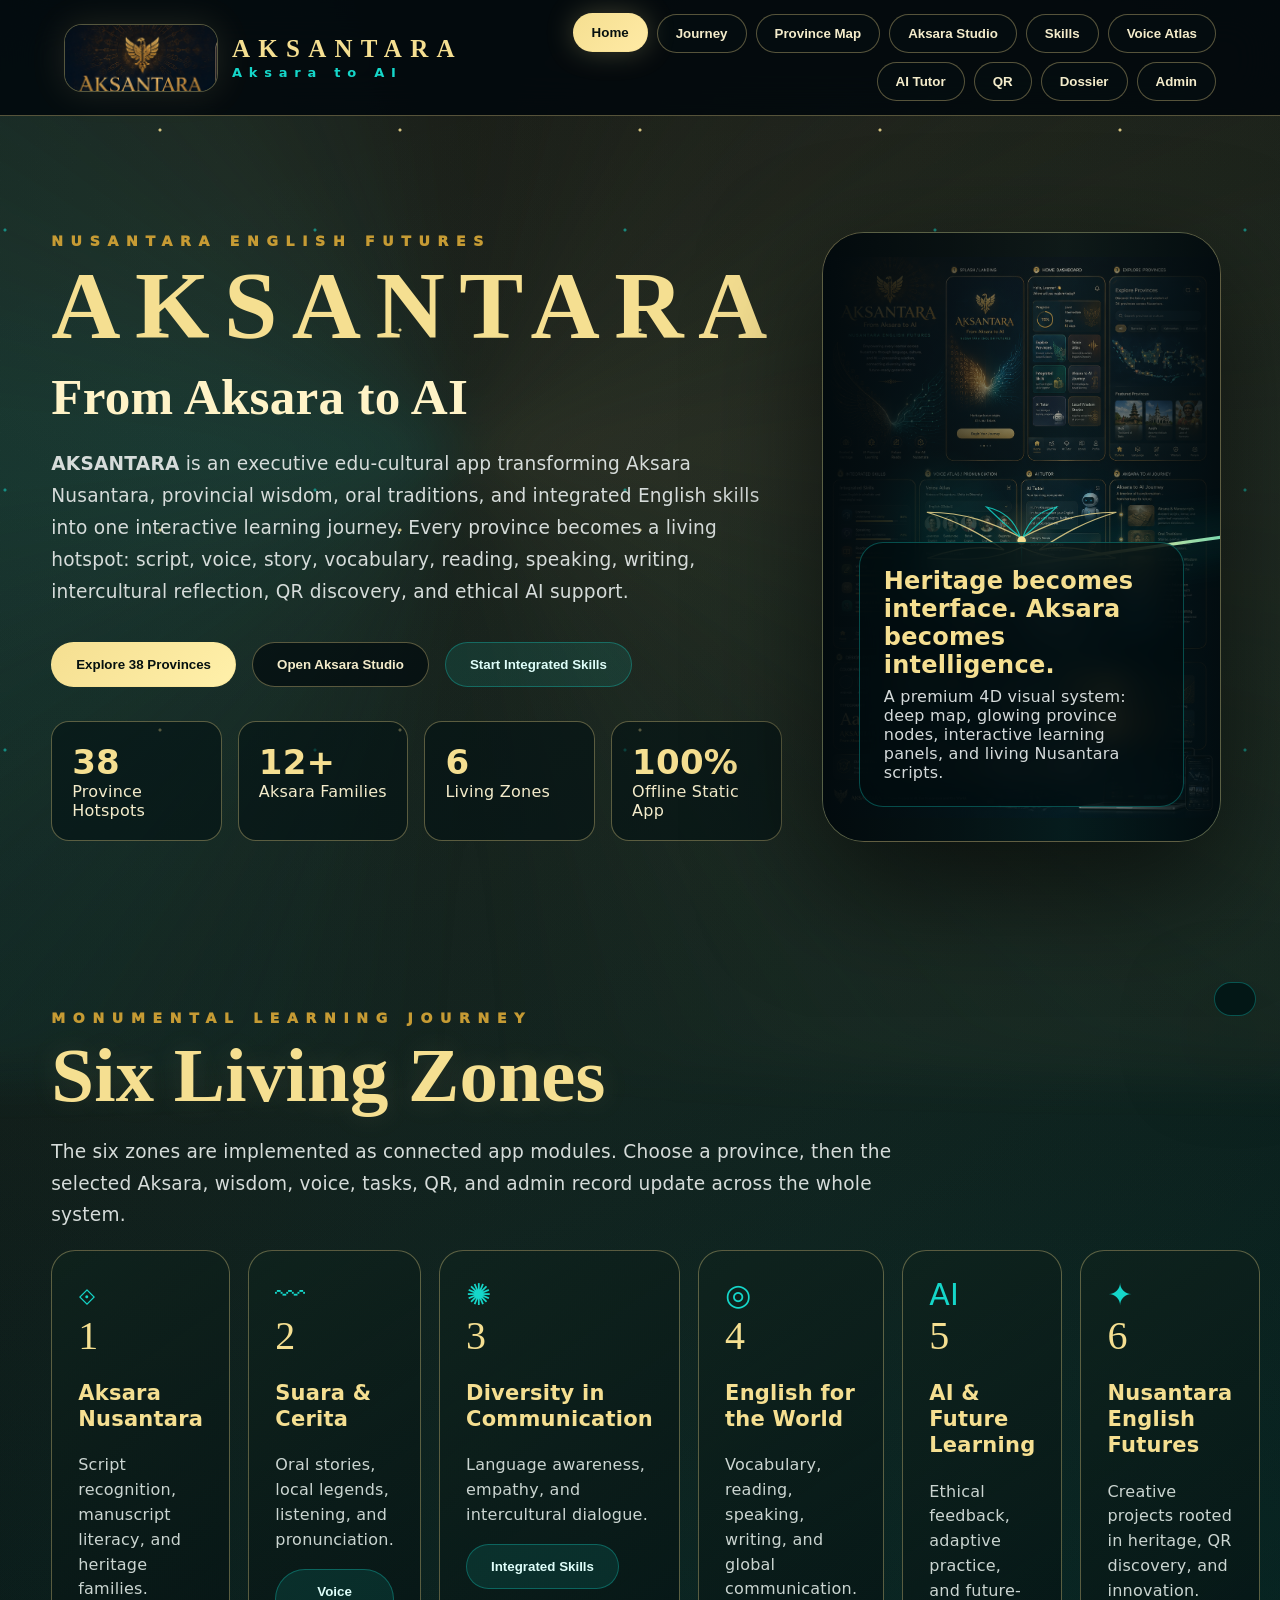
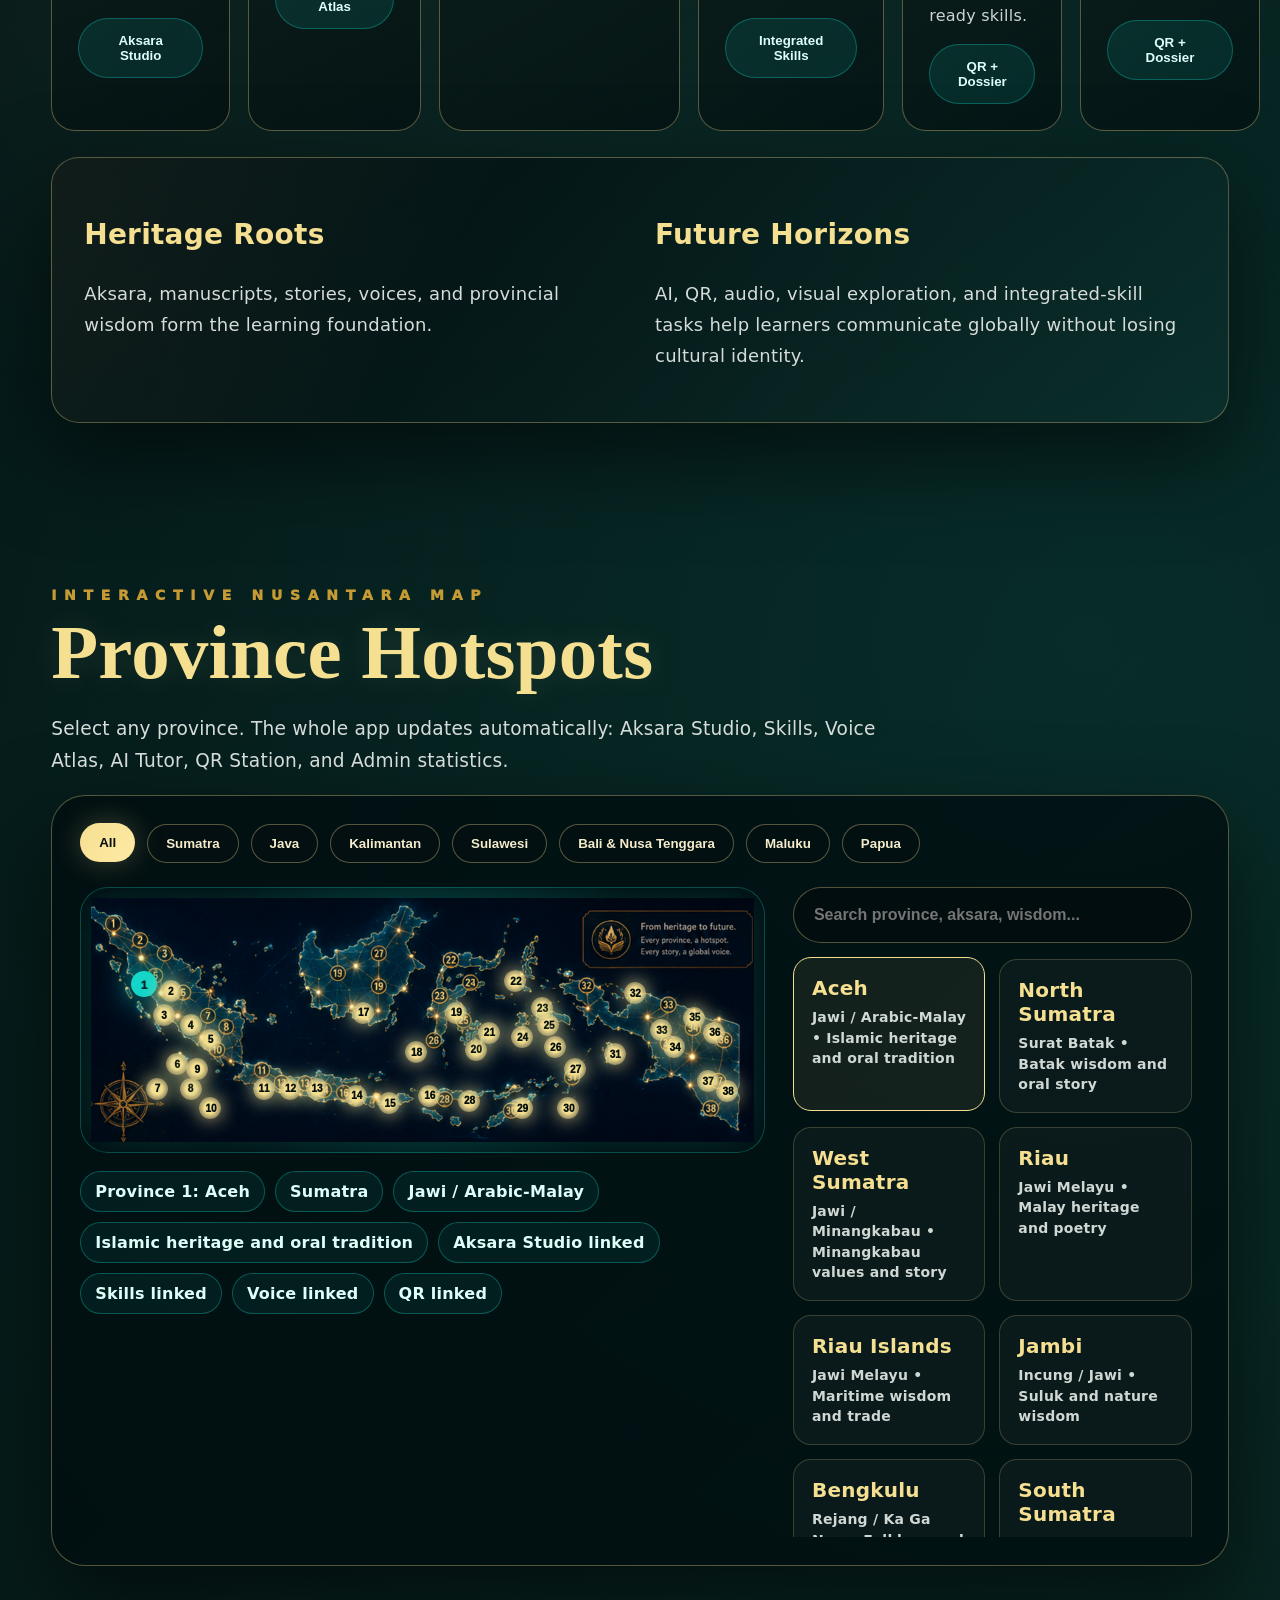
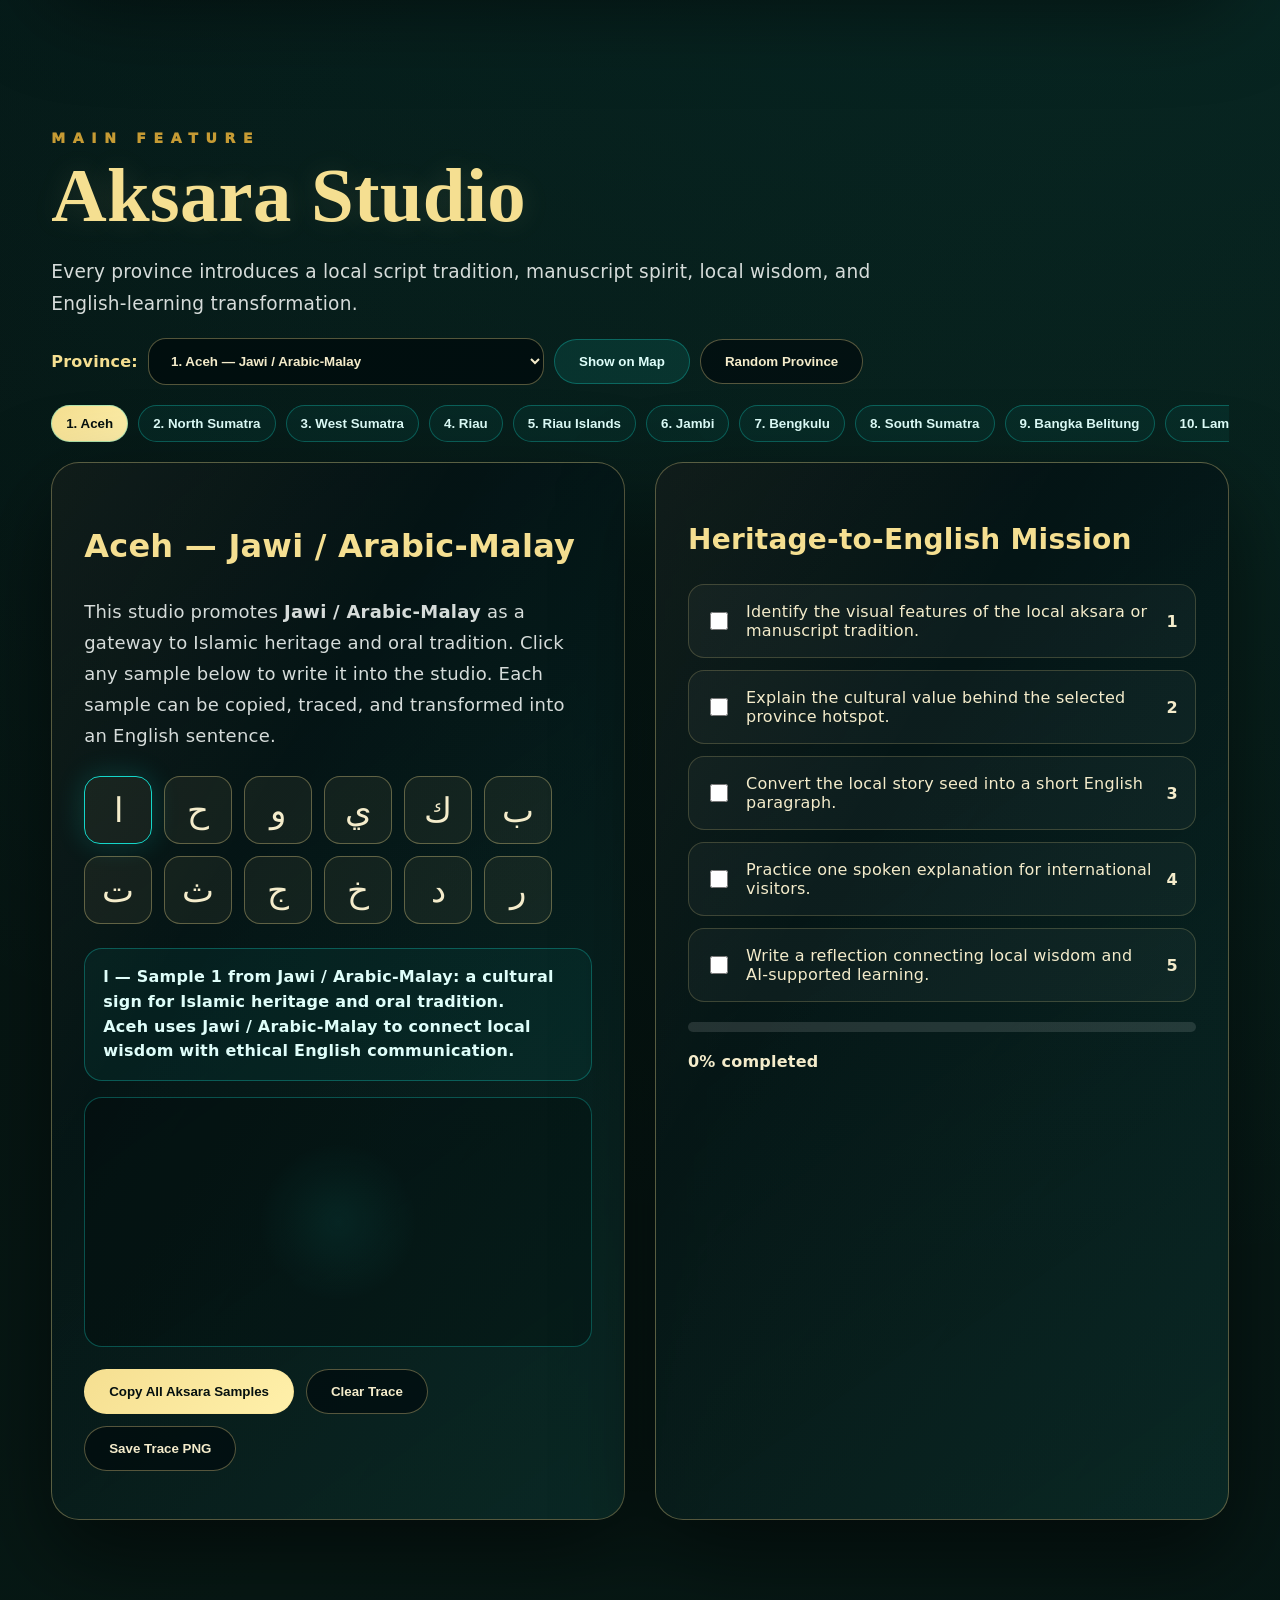
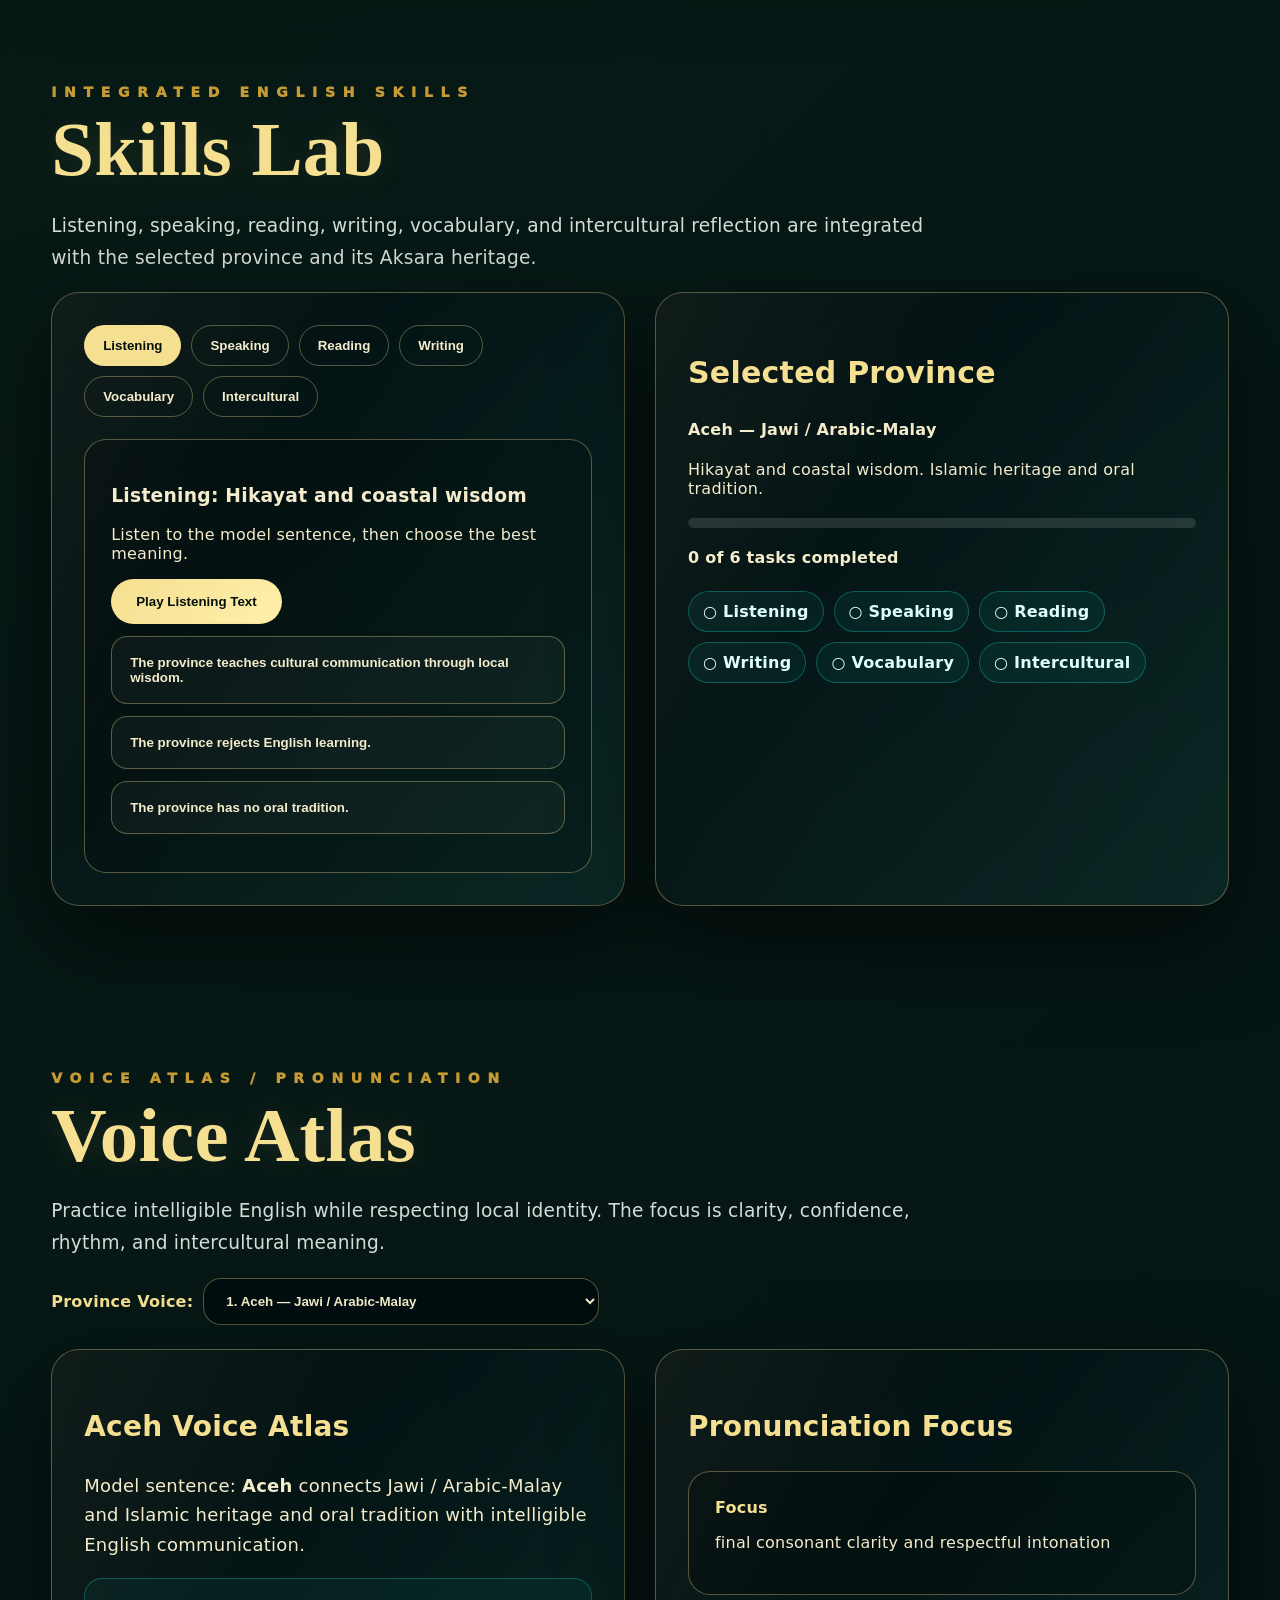
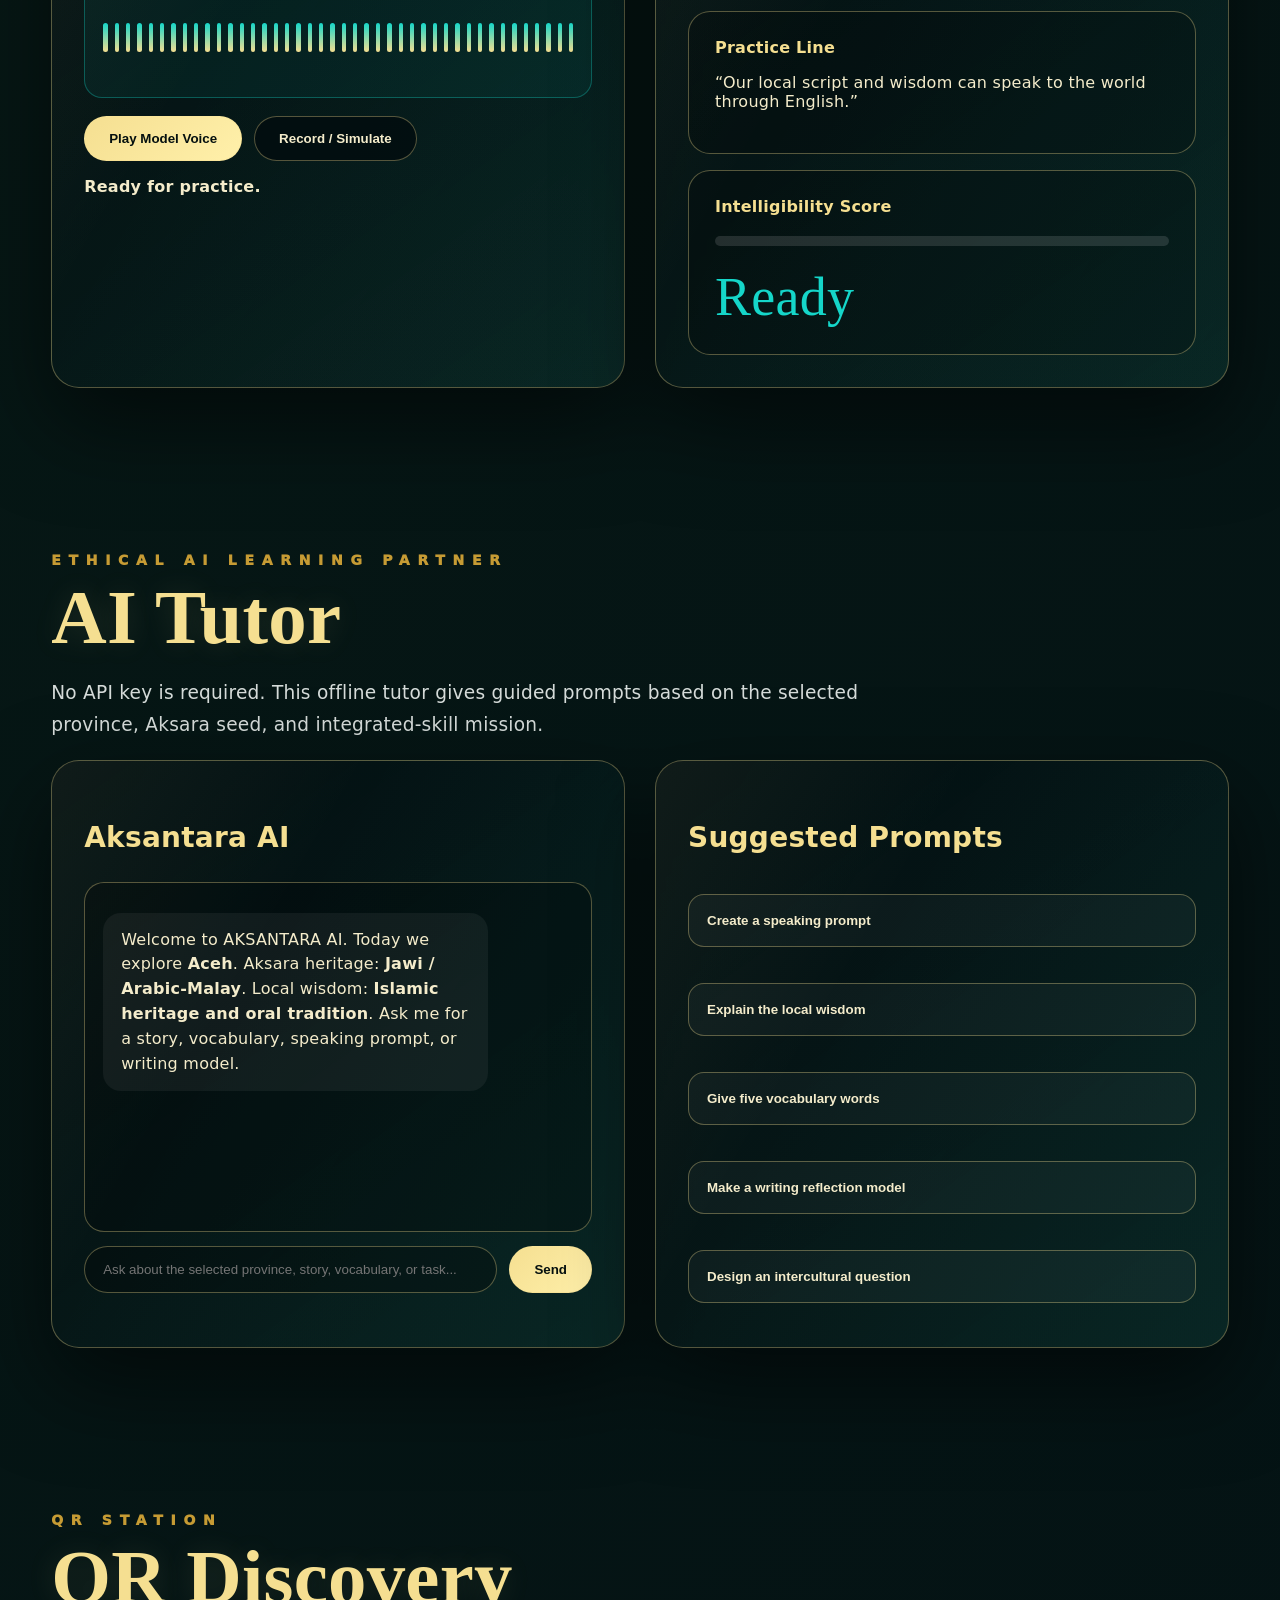
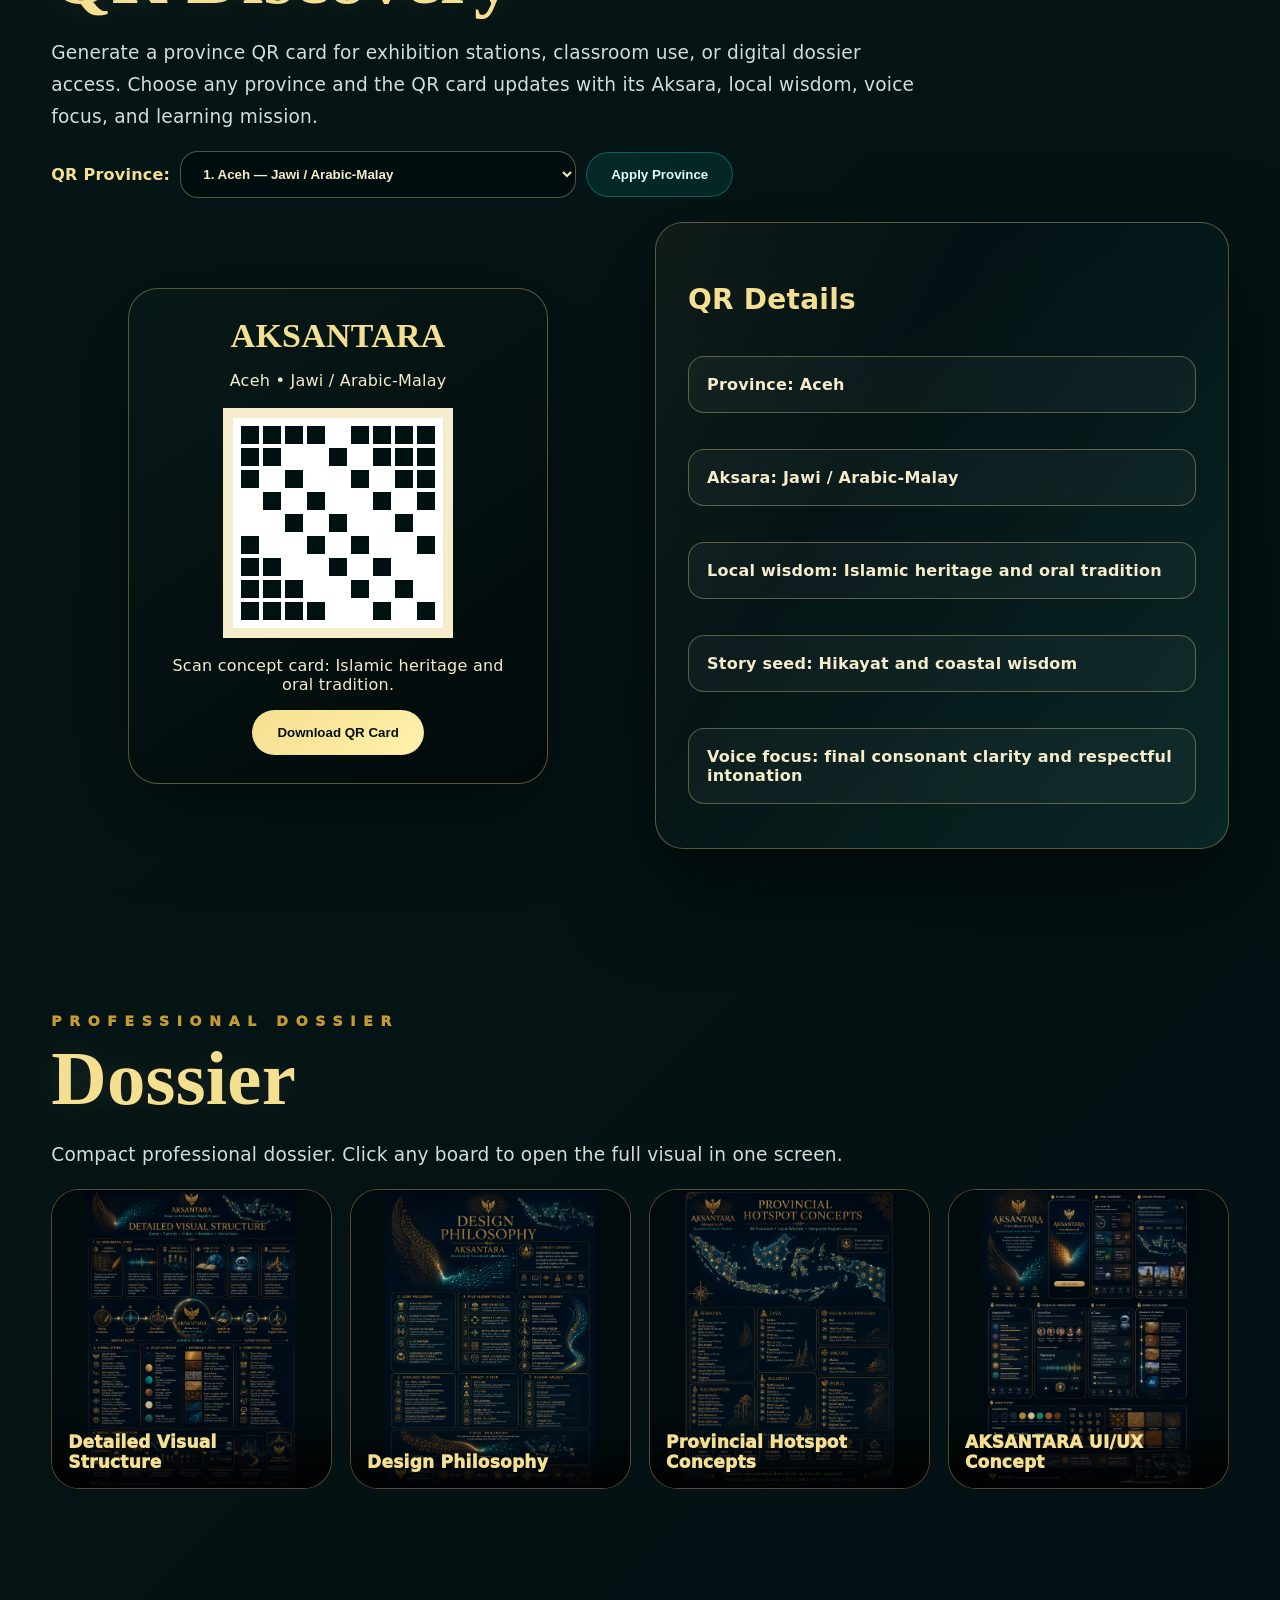
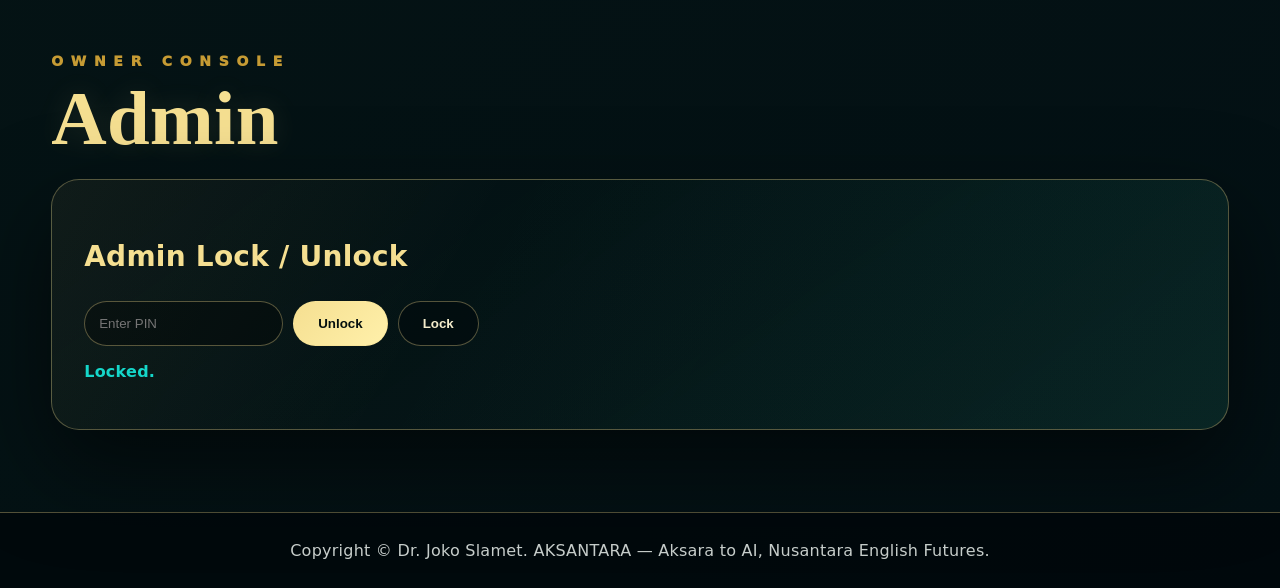
==== commit 536f70c0: "Add files via upload" ====
--- a/index.html
+++ b/index.html
@@ -5,21 +5,24 @@
 <meta name="viewport" content="width=device-width, initial-scale=1" />
 <title>AKSANTARA — Aksara to AI</title>
 <meta name="description" content="AKSANTARA — Aksara to AI: Nusantara English Futures. Executive edu-cultural app by Dr. Joko Slamet." />
-<link rel="preload" href="assets/map-clean-4d.png" as="image" />
+<link rel="preload" href="assets/province-map-full-clean.png" as="image" />
 <style>
 :root{--bg:#020b0e;--bg2:#071915;--panel:rgba(2,18,22,.78);--panel2:rgba(9,31,29,.72);--gold:#f5df91;--gold2:#c69b34;--teal:#15d6c9;--teal2:#0a6d68;--ivory:#f4eccb;--muted:#b7c0be;--line:rgba(245,223,145,.34);--line2:rgba(21,214,201,.32);--shadow:0 35px 90px rgba(0,0,0,.55);--radius:28px;--serif:Georgia,'Times New Roman',serif;--sans:Inter,ui-sans-serif,system-ui,-apple-system,Segoe UI,Arial,sans-serif}
 *{box-sizing:border-box}html{scroll-behavior:smooth}body{margin:0;background:radial-gradient(circle at 18% 2%,rgba(245,223,145,.12),transparent 18%),radial-gradient(circle at 85% 22%,rgba(21,214,201,.13),transparent 28%),linear-gradient(135deg,#02070a,#071915 44%,#031014);color:var(--ivory);font-family:var(--sans);letter-spacing:.015em;overflow-x:hidden}.grain{position:fixed;inset:0;pointer-events:none;opacity:.28;z-index:-3;background-image:linear-gradient(rgba(255,255,255,.025) 1px,transparent 1px),linear-gradient(90deg,rgba(255,255,255,.02) 1px,transparent 1px);background-size:18px 18px}.aurora{position:fixed;inset:-20%;z-index:-5;filter:blur(26px);opacity:.55;background:conic-gradient(from 180deg at 40% 50%,transparent,rgba(20,214,201,.25),transparent,rgba(245,223,145,.14),transparent);animation:spin 30s linear infinite}.stars{position:fixed;inset:0;pointer-events:none;z-index:-2;background-image:radial-gradient(circle,rgba(245,223,145,.85) 0 1px,transparent 2px),radial-gradient(circle,rgba(21,214,201,.55) 0 1px,transparent 2px);background-size:240px 200px,310px 260px;background-position:40px 30px,160px 100px;animation:drift 24s linear infinite}@keyframes spin{to{transform:rotate(360deg)}}@keyframes drift{to{background-position:280px 230px,460px 360px}}
-.header{position:sticky;top:0;z-index:50;display:flex;align-items:center;gap:22px;justify-content:space-between;padding:14px clamp(18px,5vw,110px);background:rgba(1,8,12,.86);backdrop-filter:blur(22px);border-bottom:1px solid var(--line)}.brand{display:flex;align-items:center;gap:14px;text-decoration:none;color:var(--gold)}.logoMark{width:62px;height:62px;border:1px solid var(--line);border-radius:50%;display:grid;place-items:center;background:radial-gradient(circle,rgba(245,223,145,.16),rgba(21,214,201,.04));box-shadow:0 0 35px rgba(245,223,145,.12)}.logoMark svg{width:42px;height:42px}.brandText strong{display:block;font-family:var(--serif);font-size:25px;letter-spacing:.33em}.brandText span{display:block;color:var(--teal);font-weight:800;font-size:13px;letter-spacing:.52em;margin-top:2px}.nav{display:flex;gap:9px;flex-wrap:wrap;justify-content:flex-end}.nav button,.pillBtn{border:1px solid var(--line);background:rgba(5,16,18,.62);color:var(--ivory);padding:11px 18px;border-radius:999px;font-weight:850;cursor:pointer;transition:.2s}.nav button:hover,.nav button.active,.pillBtn:hover,.pillBtn.active{background:linear-gradient(135deg,var(--gold),#ffeaa5);color:#06100f;box-shadow:0 0 28px rgba(245,223,145,.25);transform:translateY(-1px)}.menuBtn{display:none}.wrap{width:min(1640px,92vw);margin:auto}.section{padding:82px 0}.eyebrow{font-weight:950;color:var(--gold2);letter-spacing:.55em;text-transform:uppercase;font-size:14px}.title{font-family:var(--serif);font-size:clamp(54px,8vw,118px);line-height:.88;margin:16px 0 26px;color:var(--gold);text-shadow:0 0 30px rgba(245,223,145,.12)}.title.small{font-size:clamp(42px,6vw,84px)}.lead{font-size:clamp(18px,1.45vw,24px);line-height:1.72;color:#d6dcda;max-width:880px}.grid2{display:grid;grid-template-columns:1fr 1fr;gap:30px}.grid3{display:grid;grid-template-columns:repeat(3,1fr);gap:24px}.card{background:linear-gradient(145deg,rgba(2,15,18,.88),rgba(12,34,31,.58));border:1px solid var(--line);border-radius:var(--radius);box-shadow:var(--shadow);position:relative;overflow:hidden}.card::before{content:'';position:absolute;inset:0;background:linear-gradient(120deg,rgba(245,223,145,.08),transparent 35%,rgba(21,214,201,.08));opacity:.75;pointer-events:none}.cardInner{position:relative;padding:32px}.btn{border:1px solid var(--line);background:rgba(2,12,14,.72);color:var(--ivory);border-radius:999px;padding:14px 24px;font-weight:900;cursor:pointer}.btn.primary{background:linear-gradient(135deg,var(--gold),#fff0aa);color:#05100f}.btn.teal{border-color:var(--line2);background:rgba(21,214,201,.11);color:#dffefa}.btn:hover{transform:translateY(-1px);box-shadow:0 0 34px rgba(21,214,201,.18)}.hero{min-height:calc(100vh - 88px);display:grid;grid-template-columns:1.02fr .98fr;gap:40px;align-items:center;padding:86px 0 56px}.hero h1{font-family:var(--serif);font-size:clamp(76px,10vw,156px);line-height:.82;margin:18px 0 25px;color:var(--gold);letter-spacing:.15em}.hero h2{font-family:var(--serif);font-size:clamp(34px,4vw,64px);line-height:1;color:#fff3c7;margin:0 0 26px}.heroActions{display:flex;gap:16px;flex-wrap:wrap;margin:34px 0}.stats{display:grid;grid-template-columns:repeat(4,1fr);gap:16px;margin-top:28px}.stat{border:1px solid var(--line);border-radius:18px;padding:20px;background:rgba(2,17,19,.6)}.stat b{display:block;color:var(--gold);font-size:34px}.heroVisual{height:610px;min-height:480px;border:1px solid var(--line);border-radius:42px;position:relative;overflow:hidden;background:radial-gradient(circle at 50% 50%,rgba(245,223,145,.22),transparent 8%),linear-gradient(140deg,rgba(245,223,145,.09),rgba(21,214,201,.06)),url('assets/visual-structure.png') center/cover;box-shadow:0 44px 120px rgba(0,0,0,.6)}.heroVisual::before{content:'';position:absolute;inset:0;background:linear-gradient(90deg,rgba(2,10,13,.98) 0%,rgba(2,10,13,.62) 32%,rgba(2,10,13,.16) 61%,rgba(2,10,13,.88) 100%)}.garudaPulse{position:absolute;inset:0;display:grid;place-items:center;pointer-events:none}.garudaPulse svg{width:54%;max-width:580px;filter:drop-shadow(0 0 34px rgba(21,214,201,.4));animation:float 5s ease-in-out infinite}.beam{position:absolute;width:620px;height:3px;background:linear-gradient(90deg,transparent,var(--gold),var(--teal),transparent);top:50%;left:20%;transform:rotate(-8deg);box-shadow:0 0 40px var(--teal);animation:beam 3s ease-in-out infinite}@keyframes float{50%{transform:translateY(-14px) scale(1.02)}}@keyframes beam{50%{opacity:.3;transform:rotate(5deg) translateY(20px)}}.visualBadge{position:absolute;left:36px;bottom:34px;right:36px;padding:24px;border:1px solid var(--line2);border-radius:24px;background:rgba(1,12,14,.72);backdrop-filter:blur(14px)}
+.header{position:sticky;top:0;z-index:50;display:flex;align-items:center;gap:22px;justify-content:space-between;padding:14px clamp(18px,5vw,110px);background:rgba(1,8,12,.86);backdrop-filter:blur(22px);border-bottom:1px solid var(--line)}.brand{display:flex;align-items:center;gap:14px;text-decoration:none;color:var(--gold)}.logoMark{width:62px;height:62px;border:1px solid var(--line);border-radius:50%;display:grid;place-items:center;background:radial-gradient(circle,rgba(245,223,145,.16),rgba(21,214,201,.04));box-shadow:0 0 35px rgba(245,223,145,.12)}.logoMark svg{width:42px;height:42px}.originalLogo{width:154px;height:68px;border-radius:18px;overflow:hidden;padding:0;background:#031014}.originalLogo img{width:100%;height:100%;object-fit:contain;display:block;filter:drop-shadow(0 0 14px rgba(245,223,145,.22))}.brandText strong{display:block;font-family:var(--serif);font-size:25px;letter-spacing:.33em}.brandText span{display:block;color:var(--teal);font-weight:800;font-size:13px;letter-spacing:.52em;margin-top:2px}.nav{display:flex;gap:9px;flex-wrap:wrap;justify-content:flex-end}.nav button,.pillBtn{border:1px solid var(--line);background:rgba(5,16,18,.62);color:var(--ivory);padding:11px 18px;border-radius:999px;font-weight:850;cursor:pointer;transition:.2s}.nav button:hover,.nav button.active,.pillBtn:hover,.pillBtn.active{background:linear-gradient(135deg,var(--gold),#ffeaa5);color:#06100f;box-shadow:0 0 28px rgba(245,223,145,.25);transform:translateY(-1px)}.menuBtn{display:none}.wrap{width:min(1640px,92vw);margin:auto}.section{padding:82px 0}.eyebrow{font-weight:950;color:var(--gold2);letter-spacing:.55em;text-transform:uppercase;font-size:14px}.title{font-family:var(--serif);font-size:clamp(46px,6.5vw,88px);line-height:.88;margin:16px 0 26px;color:var(--gold);text-shadow:0 0 30px rgba(245,223,145,.12)}.title.small{font-size:clamp(42px,6vw,84px)}.lead{font-size:clamp(18px,1.45vw,24px);line-height:1.72;color:#d6dcda;max-width:880px}.grid2{display:grid;grid-template-columns:1fr 1fr;gap:30px}.grid3{display:grid;grid-template-columns:repeat(3,1fr);gap:24px}.card{background:linear-gradient(145deg,rgba(2,15,18,.88),rgba(12,34,31,.58));border:1px solid var(--line);border-radius:var(--radius);box-shadow:var(--shadow);position:relative;overflow:hidden}.card::before{content:'';position:absolute;inset:0;background:linear-gradient(120deg,rgba(245,223,145,.08),transparent 35%,rgba(21,214,201,.08));opacity:.75;pointer-events:none}.cardInner{position:relative;padding:32px}.btn{border:1px solid var(--line);background:rgba(2,12,14,.72);color:var(--ivory);border-radius:999px;padding:14px 24px;font-weight:900;cursor:pointer}.btn.primary{background:linear-gradient(135deg,var(--gold),#fff0aa);color:#05100f}.btn.teal{border-color:var(--line2);background:rgba(21,214,201,.11);color:#dffefa}.btn:hover{transform:translateY(-1px);box-shadow:0 0 34px rgba(21,214,201,.18)}.hero{min-height:calc(100vh - 88px);display:grid;grid-template-columns:1.02fr .98fr;gap:40px;align-items:center;padding:86px 0 56px}.hero h1{font-family:var(--serif);font-size:clamp(58px,7.5vw,112px);line-height:.82;margin:18px 0 25px;color:var(--gold);letter-spacing:.15em}.hero h2{font-family:var(--serif);font-size:clamp(34px,4vw,64px);line-height:1;color:#fff3c7;margin:0 0 26px}.heroActions{display:flex;gap:16px;flex-wrap:wrap;margin:34px 0}.stats{display:grid;grid-template-columns:repeat(4,1fr);gap:16px;margin-top:28px}.stat{border:1px solid var(--line);border-radius:18px;padding:20px;background:rgba(2,17,19,.6)}.stat b{display:block;color:var(--gold);font-size:34px}.heroVisual{height:610px;min-height:480px;border:1px solid var(--line);border-radius:42px;position:relative;overflow:hidden;background:radial-gradient(circle at 50% 50%,rgba(245,223,145,.22),transparent 10%),radial-gradient(circle at 28% 48%,rgba(21,214,201,.28),transparent 18%),linear-gradient(140deg,rgba(245,223,145,.08),rgba(21,214,201,.10)),url('assets/aksantara-board.png') center/contain no-repeat;box-shadow:0 44px 120px rgba(0,0,0,.6)}.heroVisual::before{content:'';position:absolute;inset:0;background:linear-gradient(90deg,rgba(2,10,13,.98) 0%,rgba(2,10,13,.62) 32%,rgba(2,10,13,.16) 61%,rgba(2,10,13,.88) 100%)}.garudaPulse{position:absolute;inset:0;display:grid;place-items:center;pointer-events:none}.garudaPulse svg{width:54%;max-width:580px;filter:drop-shadow(0 0 34px rgba(21,214,201,.4));animation:float 5s ease-in-out infinite}.beam{position:absolute;width:620px;height:3px;background:linear-gradient(90deg,transparent,var(--gold),var(--teal),transparent);top:50%;left:20%;transform:rotate(-8deg);box-shadow:0 0 40px var(--teal);animation:beam 3s ease-in-out infinite}@keyframes float{50%{transform:translateY(-14px) scale(1.02)}}@keyframes beam{50%{opacity:.3;transform:rotate(5deg) translateY(20px)}}.visualBadge{position:absolute;left:36px;bottom:34px;right:36px;padding:24px;border:1px solid var(--line2);border-radius:24px;background:rgba(1,12,14,.72);backdrop-filter:blur(14px)}
 .zoneRow{display:grid;grid-template-columns:repeat(6,1fr);gap:18px}.zone{min-height:280px;padding:26px;border:1px solid var(--line);border-radius:24px;background:linear-gradient(145deg,rgba(15,35,29,.72),rgba(3,13,15,.62));cursor:pointer;transition:.22s}.zone:hover{transform:translateY(-6px);border-color:var(--teal);box-shadow:0 24px 70px rgba(21,214,201,.12)}.zone .num{font-family:var(--serif);font-size:40px;color:var(--gold)}.zone h3{color:var(--gold);font-size:21px;line-height:1.25}.zone p{color:#cbd5d1;line-height:1.55}.zone .icon{font-size:30px;color:var(--teal)}
 .mapStage{border:1px solid var(--line);border-radius:34px;padding:28px;background:rgba(1,12,14,.72);box-shadow:var(--shadow)}.filters{display:flex;gap:12px;flex-wrap:wrap;margin-bottom:24px}.mapLayout{display:grid;grid-template-columns:1.38fr .82fr;gap:28px;align-items:start}.mapFrame{position:relative;border:1px solid var(--line2);border-radius:28px;background:radial-gradient(circle at 50% 45%,rgba(21,214,201,.18),rgba(1,10,13,.88) 62%);overflow:hidden;padding:18px}.mapImgWrap{position:relative;width:100%;aspect-ratio:965/355}.mapImgWrap img{position:absolute;inset:0;width:100%;height:100%;object-fit:contain;filter:saturate(1.12) contrast(1.05) drop-shadow(0 0 22px rgba(21,214,201,.19))}.hotspot{position:absolute;width:22px;height:22px;transform:translate(-50%,-50%);border:0;border-radius:50%;background:radial-gradient(circle,var(--gold) 35%,rgba(245,223,145,.24));box-shadow:0 0 18px rgba(245,223,145,.8),0 0 42px rgba(21,214,201,.16);color:#06100f;font-size:10px;font-weight:1000;cursor:pointer;z-index:4}.hotspot.active{background:var(--teal);color:#032224;box-shadow:0 0 26px var(--teal),0 0 80px rgba(21,214,201,.35);transform:translate(-50%,-50%) scale(1.18)}.mapGlow{position:absolute;inset:0;pointer-events:none;background:radial-gradient(circle at var(--x,20%) var(--y,50%),rgba(21,214,201,.19),transparent 20%)}.mapMeta{display:flex;gap:10px;flex-wrap:wrap;margin-top:18px}.chip{border:1px solid var(--line2);background:rgba(21,214,201,.07);color:#dffefa;border-radius:999px;padding:10px 14px;font-weight:900}.provincePanel{max-height:650px;overflow:auto;padding-right:8px}.search{width:100%;padding:18px 20px;border-radius:999px;border:1px solid var(--line);background:rgba(2,12,14,.72);color:var(--ivory);font-weight:750;font-size:16px;margin-bottom:16px}.provGrid{display:grid;grid-template-columns:repeat(2,1fr);gap:14px}.provCard{padding:18px;border-radius:18px;border:1px solid rgba(245,223,145,.2);background:rgba(255,255,255,.035);cursor:pointer;transition:.18s}.provCard:hover,.provCard.active{border-color:var(--gold);background:rgba(245,223,145,.07);transform:translateY(-2px)}.provCard h4{margin:0 0 7px;color:var(--gold);font-size:20px}.provCard p{margin:0;color:#d0d8d4;line-height:1.45;font-size:14px;font-weight:700}
 .provSelectBar{display:flex;gap:10px;align-items:center;flex-wrap:wrap;margin:0 0 24px}.select{padding:14px 18px;border-radius:18px;border:1px solid var(--line);background:rgba(1,12,14,.85);color:var(--ivory);font-weight:850}.scriptSeeds{display:flex;gap:12px;flex-wrap:wrap;margin:24px 0}.seed{min-width:68px;height:68px;border:1px solid var(--line);border-radius:16px;display:grid;place-items:center;font-size:34px;font-family:serif;background:rgba(245,223,145,.06);color:var(--ivory);cursor:pointer}.seed:hover,.seed.active{border-color:var(--teal);box-shadow:0 0 28px rgba(21,214,201,.2)}.trace{width:100%;height:250px;border:1px solid var(--line2);border-radius:18px;background:rgba(0,0,0,.18);touch-action:none;cursor:crosshair}.mission{display:grid;gap:12px}.mission label{display:grid;grid-template-columns:28px 1fr auto;gap:12px;align-items:center;padding:17px;border:1px solid rgba(245,223,145,.2);border-radius:16px;background:rgba(255,255,255,.035);cursor:pointer}.mission input{width:18px;height:18px}.mission .done{text-decoration:line-through;color:#91a09d}.progress{height:10px;background:rgba(255,255,255,.12);border-radius:999px;overflow:hidden;margin:20px 0}.progress span{display:block;height:100%;width:0;background:linear-gradient(90deg,var(--gold),var(--teal));transition:.3s}.tabs{display:flex;gap:10px;flex-wrap:wrap;margin-bottom:22px}.tab{padding:12px 18px;border:1px solid var(--line);border-radius:999px;background:transparent;color:var(--ivory);font-weight:900;cursor:pointer}.tab.active{background:var(--gold);color:#06100f}.taskBox{padding:26px;border:1px solid var(--line);border-radius:22px;background:rgba(0,0,0,.18);min-height:340px}.option{display:block;width:100%;text-align:left;margin:12px 0;padding:18px;border:1px solid var(--line);background:rgba(255,255,255,.035);border-radius:16px;color:var(--ivory);font-weight:800;cursor:pointer}.option.correct{border-color:var(--teal);background:rgba(21,214,201,.12)}.option.wrong{border-color:#d77;background:rgba(255,80,80,.1)}textarea{width:100%;min-height:150px;border:1px solid var(--line);border-radius:16px;background:rgba(1,9,12,.8);color:var(--ivory);padding:16px;font-size:16px;line-height:1.55}.voiceWave{height:120px;border:1px solid var(--line2);border-radius:18px;display:flex;align-items:center;gap:7px;padding:18px;background:rgba(21,214,201,.06);overflow:hidden}.bar{flex:1;min-width:4px;border-radius:999px;background:linear-gradient(180deg,var(--teal),var(--gold));height:35%;animation:wave 1.1s ease-in-out infinite}.bar:nth-child(2n){animation-delay:.15s}.bar:nth-child(3n){animation-delay:.32s}@keyframes wave{50%{height:90%}}.score{font-family:var(--serif);font-size:54px;color:var(--teal)}.aiChat{height:350px;overflow:auto;border:1px solid var(--line);border-radius:20px;padding:18px;background:rgba(0,0,0,.22)}.msg{max-width:82%;margin:12px 0;padding:15px 18px;border-radius:18px;background:rgba(255,255,255,.055);line-height:1.55}.msg.user{margin-left:auto;background:rgba(245,223,145,.12)}.inputRow{display:flex;gap:12px;margin-top:14px}.inputRow input{flex:1;padding:15px 18px;border-radius:999px;border:1px solid var(--line);background:rgba(0,0,0,.25);color:var(--ivory)}.qrCard{width:min(420px,100%);margin:auto;padding:28px;border:1px solid var(--line);border-radius:30px;background:linear-gradient(145deg,#071918,#02090b);text-align:center;box-shadow:0 30px 90px rgba(0,0,0,.42)}.fakeQR{width:230px;height:230px;margin:18px auto;border:10px solid var(--ivory);background:#fff;display:grid;grid-template-columns:repeat(9,1fr);gap:4px;padding:8px}.fakeQR i{background:#011;display:block}.dossierGrid{display:grid;grid-template-columns:repeat(2,1fr);gap:26px}.boardCard{position:relative;border:1px solid var(--line);border-radius:28px;overflow:hidden;min-height:360px;background:#000;cursor:pointer}.boardCard img{width:100%;height:100%;object-fit:cover;display:block;opacity:.92;transition:.25s}.boardCard:hover img{transform:scale(1.03);opacity:1}.boardCard div{position:absolute;left:0;right:0;bottom:0;padding:22px;background:linear-gradient(transparent,rgba(0,0,0,.88));font-weight:950;color:var(--gold);font-size:22px}.modal{position:fixed;inset:0;background:rgba(0,0,0,.88);z-index:100;display:none;align-items:center;justify-content:center;padding:30px}.modal.open{display:flex}.modal img{max-width:94vw;max-height:88vh;object-fit:contain;border:1px solid var(--line);border-radius:20px}.close{position:absolute;top:20px;right:25px}.adminBox.locked .adminContent{display:none}.pinRow{display:flex;gap:10px;flex-wrap:wrap}.pinRow input{padding:14px;border-radius:999px;border:1px solid var(--line);background:rgba(0,0,0,.3);color:var(--ivory)}.footer{text-align:center;padding:28px;border-top:1px solid var(--line);background:rgba(1,8,12,.82);color:#c9d0cd}.toast{position:fixed;right:24px;bottom:24px;padding:16px 20px;border-radius:18px;background:rgba(3,22,22,.92);border:1px solid var(--line2);box-shadow:var(--shadow);color:#dff;z-index:150;transform:translateY(140px);transition:.25s}.toast.show{transform:translateY(0)}
-@media(max-width:1100px){.hero,.grid2,.mapLayout{grid-template-columns:1fr}.zoneRow{grid-template-columns:repeat(2,1fr)}.stats{grid-template-columns:repeat(2,1fr)}.dossierGrid,.grid3{grid-template-columns:1fr}.nav{display:none}.nav.open{display:flex;position:absolute;top:74px;right:16px;left:16px;background:rgba(1,8,12,.96);padding:18px;border:1px solid var(--line);border-radius:22px}.menuBtn{display:block}.title{font-size:54px}.hero h1{font-size:78px}.mapImgWrap{aspect-ratio:965/355}.provGrid{grid-template-columns:1fr}}@media(max-width:640px){.hero h1{font-size:54px}.title{font-size:44px}.zoneRow{grid-template-columns:1fr}.header{padding:10px 14px}.brandText strong{font-size:16px}.logoMark{width:48px;height:48px}.section{padding:54px 0}.mapStage{padding:15px}.cardInner{padding:22px}.mapFrame{padding:8px}}
+
+.quickProvinceRail{display:flex;gap:10px;overflow:auto;padding:4px 0 20px;margin-top:-8px;scrollbar-width:thin}.quickProvinceRail button{white-space:nowrap;border:1px solid var(--line2);background:rgba(21,214,201,.06);color:#dffefa;border-radius:999px;padding:10px 14px;font-weight:900;cursor:pointer}.quickProvinceRail button.active{background:linear-gradient(135deg,var(--gold),#fff0aa);color:#06100f}.seedInfo{border:1px solid var(--line2);border-radius:18px;background:rgba(21,214,201,.055);padding:16px 18px;color:#dffefa;font-weight:800;line-height:1.55;margin:12px 0 16px}.seed.applied{background:rgba(21,214,201,.16);border-color:var(--teal)}.dossierGrid{grid-template-columns:repeat(4,1fr)!important;gap:18px}.boardCard{min-height:220px!important;max-height:300px}.boardCard img{object-fit:contain!important;background:#020b0e}.boardCard div{font-size:17px!important;padding:16px!important}.mapFrame{padding:10px!important}.mapImgWrap{aspect-ratio:1800/663!important}.mapImgWrap img{object-fit:contain!important}.heroVisual{background-size:contain!important;background-color:#020b0e!important}.trace{background:radial-gradient(circle at 50% 50%,rgba(21,214,201,.08),transparent 28%),rgba(0,0,0,.22)}
+
+@media(max-width:1100px){.hero,.grid2,.mapLayout{grid-template-columns:1fr}.zoneRow{grid-template-columns:repeat(2,1fr)}.stats{grid-template-columns:repeat(2,1fr)}.dossierGrid,.grid3{grid-template-columns:1fr}.nav{display:none}.nav.open{display:flex;position:absolute;top:74px;right:16px;left:16px;background:rgba(1,8,12,.96);padding:18px;border:1px solid var(--line);border-radius:22px}.menuBtn{display:block}.title{font-size:54px}.hero h1{font-size:78px}.mapImgWrap{aspect-ratio:965/355}.provGrid{grid-template-columns:1fr}}@media(max-width:640px){.hero h1{font-size:54px}.title{font-size:44px}.zoneRow{grid-template-columns:1fr}.header{padding:10px 14px}.brandText strong{font-size:16px}.logoMark{width:48px;height:48px}.originalLogo{width:132px;height:58px}.section{padding:54px 0}.mapStage{padding:15px}.cardInner{padding:22px}.mapFrame{padding:8px}}
 </style>
 </head>
 <body>
 <div class="aurora"></div><div class="grain"></div><div class="stars"></div>
 <header class="header">
-<a class="brand" href="#home" data-go="home" aria-label="AKSANTARA Home"><span class="logoMark"><svg viewBox="0 0 100 100" fill="none"><path d="M50 8c8 15 19 23 36 25-14 7-24 19-36 57C38 52 28 40 14 33c17-2 28-10 36-25Z" fill="url(#g)"/><path d="M50 20v63M25 36c12 10 20 21 25 41M75 36c-12 10-20 21-25 41" stroke="#05100f" stroke-width="3" opacity=".45"/><defs><linearGradient id="g" x1="18" y1="14" x2="82" y2="90"><stop stop-color="#fff1a6"/><stop offset="1" stop-color="#15d6c9"/></linearGradient></defs></svg></span><span class="brandText"><strong>AKSANTARA</strong><span>Aksara to AI</span></span></a>
+<a class="brand" href="#home" data-go="home" aria-label="AKSANTARA Home"><span class="logoMark originalLogo"><img src="assets/aksantara-logo-reference.png" alt="AKSANTARA logo"></span><span class="brandText"><strong>AKSANTARA</strong><span>Aksara to AI</span></span></a>
 <button class="pillBtn menuBtn" id="menuBtn">Menu</button>
 <nav class="nav" id="nav">
 <button data-go="home" class="active">Home</button><button data-go="journey">Journey</button><button data-go="map">Province Map</button><button data-go="studio">Aksara Studio</button><button data-go="skills">Skills</button><button data-go="voice">Voice Atlas</button><button data-go="ai">AI Tutor</button><button data-go="qr">QR</button><button data-go="dossier">Dossier</button><button data-go="admin">Admin</button>
@@ -31,13 +34,13 @@
 <div class="heroVisual" aria-label="AKSANTARA 4D visual concept"><div class="beam"></div><div class="garudaPulse"><svg viewBox="0 0 900 420"><path d="M446 210c-114-58-231-105-392-104 132 38 228 93 324 158-97-20-202-9-322 35 151 9 274 12 396-46 122 58 245 55 396 46-120-44-225-55-322-35 96-65 192-120 324-158-161-1-278 46-392 104Z" fill="none" stroke="#f5df91" stroke-width="5" opacity=".8"/><path d="M446 210c-49-39-94-81-141-126 70 17 116 52 141 126Zm12 0c49-39 94-81 141-126-70 17-116 52-141 126Z" fill="none" stroke="#15d6c9" stroke-width="5" opacity=".82"/><circle cx="452" cy="225" r="18" fill="#f5df91"/><path d="M452 245v120" stroke="#15d6c9" stroke-width="4"/></svg></div><div class="visualBadge"><b style="color:var(--gold);font-size:24px">Heritage becomes interface. Aksara becomes intelligence.</b><p style="margin:8px 0 0;color:#d4dada">A premium 4D visual system: deep map, glowing province nodes, interactive learning panels, and living Nusantara scripts.</p></div></div>
 </section>
 <section class="wrap section" id="journey"><div class="eyebrow">Monumental Learning Journey</div><h2 class="title small">Six Living Zones</h2><p class="lead">The six zones are implemented as connected app modules. Choose a province, then the selected Aksara, wisdom, voice, tasks, QR, and admin record update across the whole system.</p><div class="zoneRow" id="zones"></div><div class="card" style="margin-top:26px"><div class="cardInner grid2"><div><h3 style="color:var(--gold);font-size:28px">Heritage Roots</h3><p class="lead" style="font-size:18px">Aksara, manuscripts, stories, voices, and provincial wisdom form the learning foundation.</p></div><div><h3 style="color:var(--gold);font-size:28px">Future Horizons</h3><p class="lead" style="font-size:18px">AI, QR, audio, visual exploration, and integrated-skill tasks help learners communicate globally without losing cultural identity.</p></div></div></div></section>
-<section class="wrap section" id="map"><div class="eyebrow">Interactive Nusantara Map</div><h2 class="title small">Province Hotspots</h2><p class="lead">Select any province. The whole app updates automatically: Aksara Studio, Skills, Voice Atlas, AI Tutor, QR Station, and Admin statistics.</p><div class="mapStage"><div class="filters" id="filters"></div><div class="mapLayout"><div><div class="mapFrame" id="mapFrame"><div class="mapGlow" id="mapGlow"></div><div class="mapImgWrap"><img src="assets/map-clean-4d.png" alt="4D Nusantara province hotspot map"><div id="hotspots"></div></div></div><div class="mapMeta" id="mapMeta"></div></div><aside class="provincePanel"><input class="search" id="search" placeholder="Search province, aksara, wisdom..."><div class="provGrid" id="provinceCards"></div></aside></div></div></section>
-<section class="wrap section" id="studio"><div class="eyebrow">Main Feature</div><h2 class="title small">Aksara Studio</h2><p class="lead">Every province introduces a local script tradition, manuscript spirit, local wisdom, and English-learning transformation.</p><div class="provSelectBar"><label for="studioSelect" style="font-weight:900;color:var(--gold)">Province:</label><select class="select" id="studioSelect"></select><button class="btn teal" id="openSelectedMap">Show on Map</button><button class="btn" id="randomProvince">Random Province</button></div><div class="grid2"><div class="card"><div class="cardInner"><h3 id="studioTitle" style="color:var(--gold);font-size:32px"></h3><p id="studioDesc" class="lead" style="font-size:18px"></p><div class="scriptSeeds" id="scriptSeeds"></div><canvas class="trace" id="traceCanvas" width="900" height="260"></canvas><div style="display:flex;gap:12px;flex-wrap:wrap;margin-top:18px"><button class="btn primary" id="copySeed">Copy Aksara Seed</button><button class="btn" id="clearTrace">Clear Trace</button><button class="btn" id="saveTrace">Save Trace PNG</button></div><p id="studioStatus" style="color:var(--teal);font-weight:900"></p></div></div><div class="card"><div class="cardInner"><h3 style="color:var(--gold);font-size:28px">Heritage-to-English Mission</h3><div class="mission" id="missions"></div><div class="progress"><span id="missionProgress"></span></div><b id="missionText">0% completed</b></div></div></div></section>
+<section class="wrap section" id="map"><div class="eyebrow">Interactive Nusantara Map</div><h2 class="title small">Province Hotspots</h2><p class="lead">Select any province. The whole app updates automatically: Aksara Studio, Skills, Voice Atlas, AI Tutor, QR Station, and Admin statistics.</p><div class="mapStage"><div class="filters" id="filters"></div><div class="mapLayout"><div><div class="mapFrame" id="mapFrame"><div class="mapGlow" id="mapGlow"></div><div class="mapImgWrap"><img src="assets/province-map-full-clean.png" alt="AKSANTARA 4D Nusantara province hotspot map"><div id="hotspots"></div></div></div><div class="mapMeta" id="mapMeta"></div></div><aside class="provincePanel"><input class="search" id="search" placeholder="Search province, aksara, wisdom..."><div class="provGrid" id="provinceCards"></div></aside></div></div></section>
+<section class="wrap section" id="studio"><div class="eyebrow">Main Feature</div><h2 class="title small">Aksara Studio</h2><p class="lead">Every province introduces a local script tradition, manuscript spirit, local wisdom, and English-learning transformation.</p><div class="provSelectBar"><label for="studioSelect" style="font-weight:900;color:var(--gold)">Province:</label><select class="select" id="studioSelect"></select><button class="btn teal" id="openSelectedMap">Show on Map</button><button class="btn" id="randomProvince">Random Province</button></div><div class="quickProvinceRail" id="studioProvinceQuick" aria-label="All province aksara options"></div><div class="grid2"><div class="card"><div class="cardInner"><h3 id="studioTitle" style="color:var(--gold);font-size:32px"></h3><p id="studioDesc" class="lead" style="font-size:18px"></p><div class="scriptSeeds" id="scriptSeeds"></div><div class="seedInfo" id="seedInfo">Click an aksara sample to write it into the studio, copy it, and see its meaning and English sentence.</div><canvas class="trace" id="traceCanvas" width="900" height="260"></canvas><div style="display:flex;gap:12px;flex-wrap:wrap;margin-top:18px"><button class="btn primary" id="copySeed">Copy All Aksara Samples</button><button class="btn" id="clearTrace">Clear Trace</button><button class="btn" id="saveTrace">Save Trace PNG</button></div><p id="studioStatus" style="color:var(--teal);font-weight:900"></p></div></div><div class="card"><div class="cardInner"><h3 style="color:var(--gold);font-size:28px">Heritage-to-English Mission</h3><div class="mission" id="missions"></div><div class="progress"><span id="missionProgress"></span></div><b id="missionText">0% completed</b></div></div></div></section>
 <section class="wrap section" id="skills"><div class="eyebrow">Integrated English Skills</div><h2 class="title small">Skills Lab</h2><p class="lead">Listening, speaking, reading, writing, vocabulary, and intercultural reflection are integrated with the selected province and its Aksara heritage.</p><div class="grid2"><div class="card"><div class="cardInner"><div class="tabs" id="skillTabs"></div><div class="taskBox" id="taskBox"></div></div></div><div class="card"><div class="cardInner"><h3 style="color:var(--gold);font-size:30px">Selected Province</h3><div id="skillSummary"></div><div class="progress"><span id="skillProgress"></span></div><b id="skillDone">0 of 6 tasks completed</b><div id="skillBadges" class="mapMeta" style="margin-top:24px"></div></div></div></div></section>
 <section class="wrap section" id="voice"><div class="eyebrow">Voice Atlas / Pronunciation</div><h2 class="title small">Voice Atlas</h2><p class="lead">Practice intelligible English while respecting local identity. The focus is clarity, confidence, rhythm, and intercultural meaning.</p><div class="provSelectBar"><label for="voiceSelect" style="font-weight:900;color:var(--gold)">Province Voice:</label><select class="select" id="voiceSelect"></select></div><div class="grid2"><div class="card"><div class="cardInner"><h3 id="voiceTitle" style="color:var(--gold);font-size:28px"></h3><p id="voiceSentence" style="font-size:18px;line-height:1.65"></p><div class="voiceWave" id="voiceWave"></div><div style="display:flex;gap:12px;flex-wrap:wrap;margin-top:18px"><button class="btn primary" id="playVoice">Play Model Voice</button><button class="btn" id="recordVoice">Record / Simulate</button></div><p id="voiceStatus" style="font-weight:900"></p></div></div><div class="card"><div class="cardInner"><h3 style="color:var(--gold);font-size:28px">Pronunciation Focus</h3><div class="taskBox" style="min-height:auto"><b style="color:var(--gold)">Focus</b><p id="pronFocus"></p></div><div class="taskBox" style="min-height:auto;margin-top:16px"><b style="color:var(--gold)">Practice Line</b><p>“Our local script and wisdom can speak to the world through English.”</p></div><div class="taskBox" style="min-height:auto;margin-top:16px"><b style="color:var(--gold)">Intelligibility Score</b><div class="progress"><span id="voiceScoreBar"></span></div><span class="score" id="voiceScore">Ready</span></div></div></div></div></section>
 <section class="wrap section" id="ai"><div class="eyebrow">Ethical AI Learning Partner</div><h2 class="title small">AI Tutor</h2><p class="lead">No API key is required. This offline tutor gives guided prompts based on the selected province, Aksara seed, and integrated-skill mission.</p><div class="grid2"><div class="card"><div class="cardInner"><h3 style="color:var(--gold);font-size:28px">Aksantara AI</h3><div class="aiChat" id="chat"></div><div class="inputRow"><input id="aiInput" placeholder="Ask about the selected province, story, vocabulary, or task..."><button class="btn primary" id="aiSend">Send</button></div></div></div><div class="card"><div class="cardInner"><h3 style="color:var(--gold);font-size:28px">Suggested Prompts</h3><div class="mission" id="promptButtons"></div></div></div></div></section>
-<section class="wrap section" id="qr"><div class="eyebrow">QR Station</div><h2 class="title small">QR Discovery</h2><p class="lead">Generate a province QR card for exhibition stations, classroom use, or digital dossier access.</p><div class="qrCard" id="qrCard"><h3 style="font-family:var(--serif);font-size:34px;color:var(--gold);margin:0">AKSANTARA</h3><p id="qrProvince"></p><div class="fakeQR" id="fakeQR"></div><p id="qrCaption"></p></div><div style="text-align:center;margin-top:22px"><button class="btn primary" id="downloadQR">Download QR Card</button></div></section>
-<section class="wrap section" id="dossier"><div class="eyebrow">Professional Dossier</div><h2 class="title small">Dossier</h2><p class="lead">Reference boards are included as professional dossier materials. The app features are live and clickable; the boards provide the visual philosophy and exhibition identity.</p><div class="dossierGrid"><div class="boardCard" data-img="assets/visual-structure.png"><img src="assets/visual-structure.png" alt="Detailed visual structure board"><div>Detailed Visual Structure</div></div><div class="boardCard" data-img="assets/design-philosophy.png"><img src="assets/design-philosophy.png" alt="Design philosophy board"><div>Design Philosophy</div></div><div class="boardCard" data-img="assets/province-board.png"><img src="assets/province-board.png" alt="Provincial hotspot concepts board"><div>Provincial Hotspot Concepts</div></div><div class="boardCard" data-img="assets/aksantara-board.png"><img src="assets/aksantara-board.png" alt="AKSANTARA app concept board"><div>AKSANTARA UI/UX Concept</div></div></div></section>
+<section class="wrap section" id="qr"><div class="eyebrow">QR Station</div><h2 class="title small">QR Discovery</h2><p class="lead">Generate a province QR card for exhibition stations, classroom use, or digital dossier access. Choose any province and the QR card updates with its Aksara, local wisdom, voice focus, and learning mission.</p><div class="provSelectBar"><label for="qrSelect" style="font-weight:900;color:var(--gold)">QR Province:</label><select class="select" id="qrSelect"></select><button class="btn teal" id="qrApply">Apply Province</button></div><div class="grid2"><div class="qrCard" id="qrCard"><h3 style="font-family:var(--serif);font-size:34px;color:var(--gold);margin:0">AKSANTARA</h3><p id="qrProvince"></p><div class="fakeQR" id="fakeQR"></div><p id="qrCaption"></p><button class="btn primary" id="downloadQR">Download QR Card</button></div><div class="card"><div class="cardInner"><h3 style="color:var(--gold);font-size:28px">QR Details</h3><div id="qrDetails" class="mission"></div></div></div></div></section>
+<section class="wrap section" id="dossier"><div class="eyebrow">Professional Dossier</div><h2 class="title small">Dossier</h2><p class="lead">Compact professional dossier. Click any board to open the full visual in one screen.</p><div class="dossierGrid"><div class="boardCard" data-img="assets/visual-structure.png"><img src="assets/visual-structure.png" alt="Detailed visual structure board"><div>Detailed Visual Structure</div></div><div class="boardCard" data-img="assets/design-philosophy.png"><img src="assets/design-philosophy.png" alt="Design philosophy board"><div>Design Philosophy</div></div><div class="boardCard" data-img="assets/province-board.png"><img src="assets/province-board.png" alt="Provincial hotspot concepts board"><div>Provincial Hotspot Concepts</div></div><div class="boardCard" data-img="assets/aksantara-board.png"><img src="assets/aksantara-board.png" alt="AKSANTARA app concept board"><div>AKSANTARA UI/UX Concept</div></div></div></section>
 <section class="wrap section" id="admin"><div class="eyebrow">Owner Console</div><h2 class="title small">Admin</h2><div class="card adminBox locked" id="adminBox"><div class="cardInner"><h3 style="color:var(--gold);font-size:28px">Admin Lock / Unlock</h3><div class="pinRow"><input id="pin" type="password" placeholder="Enter PIN"><button class="btn primary" id="unlock">Unlock</button><button class="btn" id="lock">Lock</button></div><p id="adminStatus" style="font-weight:900;color:var(--teal)">Locked.</p><div class="adminContent"><div class="grid3" style="margin-top:24px"><div class="stat"><b id="adminProvince">Aceh</b><span>Selected Province</span></div><div class="stat"><b id="adminCompleted">0/11</b><span>Completed Actions</span></div><div class="stat"><b id="adminLast">Ready</b><span>System Status</span></div></div><div style="margin-top:24px;display:flex;gap:12px;flex-wrap:wrap"><button class="btn" id="resetApp">Reset Local Progress</button><button class="btn" id="exportState">Export State JSON</button></div></div></div></div></section>
 </main>
 <footer class="footer">Copyright © Dr. Joko Slamet. AKSANTARA — Aksara to AI, Nusantara English Futures.</footer>
@@ -60,8 +63,9 @@
 function setProvince(n){state.selected=Number(n);localStorage.setItem('aksantaraSelected',state.selected);renderHotspots();renderProvinceCards(currentFiltered());updateAll();toast(`${p().name} selected. All modules updated.`)}
 let activeRegion='All'; function currentFiltered(){const q=($('#search')?.value||'').toLowerCase();return provinces.filter(pr=>(activeRegion==='All'||pr.region===activeRegion||regionKey(pr.region)===activeRegion)&&(`${pr.name} ${pr.aksara} ${pr.wisdom} ${pr.story}`.toLowerCase().includes(q)))}
 function updateMapMeta(){const pr=p();$('#mapMeta').innerHTML=[`Province ${pr.n}: ${pr.name}`,pr.region,pr.aksara,pr.wisdom,'Aksara Studio linked','Skills linked','Voice linked','QR linked'].map(x=>`<span class="chip">${x}</span>`).join('')}
-function renderSelects(){['#studioSelect','#voiceSelect'].forEach(sel=>{const e=$(sel); if(e)e.innerHTML=provinces.map(pr=>`<option value="${pr.n}">${pr.n}. ${pr.name} — ${pr.aksara}</option>`).join('')})}
-function updateStudio(){const pr=p();$('#studioSelect').value=pr.n;$('#studioTitle').textContent=`${pr.name} — ${pr.aksara}`;$('#studioDesc').innerHTML=`This studio promotes <b>${pr.aksara}</b> as a gateway to ${pr.wisdom}. Learners study script forms, cultural meaning, and transform them into English communication.`;$('#scriptSeeds').innerHTML=pr.seed.map((s,i)=>`<button class="seed ${i===0?'active':''}" data-seed="${s}">${s}</button>`).join('');renderMissions()}
+function renderSelects(){['#studioSelect','#voiceSelect','#qrSelect'].forEach(sel=>{const e=$(sel); if(e)e.innerHTML=provinces.map(pr=>`<option value="${pr.n}">${pr.n}. ${pr.name} — ${pr.aksara}</option>`).join('')})}
+function seedItems(pr){const base=pr.seed||[];const pools={Jawi:['ا','ب','ت','ث','ج','ح','خ','د','ر','س','م','ن'],Jawa:['ꦲ','ꦤ','ꦕ','ꦫ','ꦏ','ꦢ','ꦠ','ꦱ','ꦮ','ꦭ','ꦥ','ꦧ'],Sunda:['ᮃ','ᮊ','ᮌ','ᮍ','ᮎ','ᮏ','ᮒ','ᮔ','ᮕ','ᮘ','ᮞ','ᮛ'],Batak:['ᯀ','ᯂ','ᯅ','ᯉ','ᯊ','ᯋ','ᯐ','ᯖ','ᯘ','ᯝ','ᯠ','᯲'],Lampung:['𑻠','𑻡','𑻢','𑻣','𑻤','𑻥','𑻦','𑻧','𑻨','𑻩','𑻪','𑻫'],Bali:['ᬅ','ᬓ','ᬕ','ᬘ','ᬚ','ᬢ','ᬤ','ᬦ','ᬧ','ᬫ','ᬲ','ᬭ'],Lontara:['ᨀ','ᨁ','ᨂ','ᨃ','ᨄ','ᨅ','ᨆ','ᨈ','ᨉ','ᨊ','ᨋ','ᨌ'],Symbol:['✦','◌','⌁','◇','☉','✧','◍','△','☼','✺','✹','✶']};let key='Symbol';if(/Jawi|Pegon|Arabic|Melayu|Banjar|Ternate|Wolio|Sasak/.test(pr.aksara))key='Jawi';else if(/Jawa|Javanese/.test(pr.aksara))key='Jawa';else if(/Sunda/.test(pr.aksara))key='Sunda';else if(/Batak/.test(pr.aksara))key='Batak';else if(/Lampung/.test(pr.aksara))key='Lampung';else if(/Bali/.test(pr.aksara))key='Bali';else if(/Lontara|Bugis|Makassar|Mandar/.test(pr.aksara))key='Lontara';let arr=[...new Set([...base,...pools[key]])].slice(0,12);return arr.map((ch,i)=>({ch,meaning:`Sample ${i+1} from ${pr.aksara}: a cultural sign for ${pr.wisdom}.`,sentence:`${pr.name} uses ${pr.aksara} to connect local wisdom with ethical English communication.`}))}
+function updateStudio(){const pr=p();$('#studioSelect').value=pr.n;$('#studioTitle').textContent=`${pr.name} — ${pr.aksara}`;$('#studioDesc').innerHTML=`This studio promotes <b>${pr.aksara}</b> as a gateway to ${pr.wisdom}. Click any sample below to write it into the studio. Each sample can be copied, traced, and transformed into an English sentence.`;const items=seedItems(pr);$('#scriptSeeds').innerHTML=items.map((it,i)=>`<button class="seed ${i===0?'active':''}" data-seed="${it.ch}" data-meaning="${it.meaning}" data-sentence="${it.sentence}" title="${it.meaning}">${it.ch}</button>`).join('');$('#seedInfo').innerHTML=`<b>${items[0].ch}</b> — ${items[0].meaning}<br><span>${items[0].sentence}</span>`;$('#studioProvinceQuick').innerHTML=provinces.map(x=>`<button data-prov="${x.n}" class="${x.n===pr.n?'active':''}">${x.n}. ${x.name}</button>`).join('');renderMissions()}
 function renderMissions(){const pr=p();const arr=['Identify the visual features of the local aksara or manuscript tradition.','Explain the cultural value behind the selected province hotspot.','Convert the local story seed into a short English paragraph.','Practice one spoken explanation for international visitors.','Write a reflection connecting local wisdom and AI-supported learning.'];const key='m'+pr.n;state.missions[key]=state.missions[key]||[];$('#missions').innerHTML=arr.map((m,i)=>`<label><input type="checkbox" data-mission="${i}" ${state.missions[key].includes(i)?'checked':''}><span class="${state.missions[key].includes(i)?'done':''}">${m}</span><b>${i+1}</b></label>`).join('');updateMissionProgress()}
 function updateMissionProgress(){const pr=p();const key='m'+pr.n;const done=(state.missions[key]||[]).length;$('#missionProgress').style.width=(done/5*100)+'%';$('#missionText').textContent=`${Math.round(done/5*100)}% completed`;updateAdmin()}
 function setupTrace(){const c=$('#traceCanvas'),ctx=c.getContext('2d');let down=false;function pos(e){const r=c.getBoundingClientRect();const t=e.touches?e.touches[0]:e;return{x:(t.clientX-r.left)*c.width/r.width,y:(t.clientY-r.top)*c.height/r.height}};function start(e){down=true;const a=pos(e);ctx.beginPath();ctx.moveTo(a.x,a.y);state.trace=true}function move(e){if(!down)return;e.preventDefault();const a=pos(e);ctx.lineWidth=8;ctx.lineCap='round';ctx.strokeStyle='#f5df91';ctx.shadowColor='#15d6c9';ctx.shadowBlur=12;ctx.lineTo(a.x,a.y);ctx.stroke()}function stop(){down=false}['mousedown','touchstart'].forEach(ev=>c.addEventListener(ev,start));['mousemove','touchmove'].forEach(ev=>c.addEventListener(ev,move,{passive:false}));['mouseup','mouseleave','touchend'].forEach(ev=>c.addEventListener(ev,stop));$('#clearTrace').onclick=()=>{ctx.clearRect(0,0,c.width,c.height);toast('Trace cleared.')};$('#saveTrace').onclick=()=>{const a=document.createElement('a');a.href=c.toDataURL('image/png');a.download=`AKSANTARA-${p().name}-trace.png`;a.click()}}
@@ -72,10 +76,14 @@
 function speak(text){try{speechSynthesis.cancel();const u=new SpeechSynthesisUtterance(text);u.lang='en-US';u.rate=.92;speechSynthesis.speak(u)}catch(e){toast('Speech synthesis is not available in this browser.')}}
 function updateAI(){const pr=p();$('#chat').innerHTML=`<div class="msg">Welcome to AKSANTARA AI. Today we explore <b>${pr.name}</b>. Aksara heritage: <b>${pr.aksara}</b>. Local wisdom: <b>${pr.wisdom}</b>. Ask me for a story, vocabulary, speaking prompt, or writing model.</div>`;$('#promptButtons').innerHTML=['Create a speaking prompt','Explain the local wisdom','Give five vocabulary words','Make a writing reflection model','Design an intercultural question'].map(t=>`<button class="option prompt" data-prompt="${t}">${t}</button>`).join('')}
 function aiAnswer(q){const pr=p();return `For ${pr.name}, use ${pr.aksara} and ${pr.wisdom} as the cultural anchor. Suggested output: learners explain ${pr.story.toLowerCase()}, practice intelligible English, and connect local identity with global communication. Prompt: “How can ${pr.name} share this wisdom with the world through English?”`}
-function updateQR(){const pr=p();$('#qrProvince').textContent=`${pr.name} • ${pr.aksara}`;$('#qrCaption').textContent=`Scan concept card: ${pr.wisdom}.`;let cells='';for(let i=0;i<81;i++){const on=(i*pr.n+i)%5<2||[0,1,2,9,18,10,72,73,74,63,54,64,8,7,6,17,26,16].includes(i);cells+=`<i style="opacity:${on?1:0}"></i>`}$('#fakeQR').innerHTML=cells}
+function updateQR(){const pr=p();if($('#qrSelect'))$('#qrSelect').value=pr.n;$('#qrProvince').textContent=`${pr.name} • ${pr.aksara}`;$('#qrCaption').textContent=`Scan concept card: ${pr.wisdom}.`;if($('#qrDetails'))$('#qrDetails').innerHTML=[`Province: <b>${pr.name}</b>`,`Aksara: <b>${pr.aksara}</b>`,`Local wisdom: <b>${pr.wisdom}</b>`,`Story seed: <b>${pr.story}</b>`,`Voice focus: <b>${pr.focus}</b>`].map(x=>`<div class="option">${x}</div>`).join('');let cells='';for(let i=0;i<81;i++){const on=(i*pr.n+i)%5<2||[0,1,2,9,18,10,72,73,74,63,54,64,8,7,6,17,26,16].includes(i);cells+=`<i style="opacity:${on?1:0}"></i>`}$('#fakeQR').innerHTML=cells}
 function updateAdmin(){const pr=p();if($('#adminProvince')){$('#adminProvince').textContent=pr.name;const sd=skills.filter(s=>state.skills[pr.n+'-'+s]).length;const md=(state.missions['m'+pr.n]||[]).length;$('#adminCompleted').textContent=`${sd+md}/11`;$('#adminLast').textContent='Working'}}
 function updateAll(){updateMapMeta();updateStudio();renderTask();updateVoice();updateAI();updateQR();updateAdmin();renderHotspots();renderProvinceCards(currentFiltered())}
-function wire(){document.addEventListener('click',e=>{const g=e.target.closest('[data-go]');if(g){go(g.dataset.go);return}const hp=e.target.closest('[data-prov]');if(hp){setProvince(hp.dataset.prov);return}const ft=e.target.closest('.filter');if(ft){activeRegion=ft.dataset.reg;$$('.filter').forEach(b=>b.classList.remove('active'));ft.classList.add('active');renderProvinceCards(currentFiltered());return}const sk=e.target.closest('[data-skill]');if(sk){activeSkill=sk.dataset.skill;renderSkillTabs();renderTask();return}const opt=e.target.closest('.option');if(opt&&opt.dataset.correct){if(opt.dataset.correct){opt.classList.add('correct');state.skills[p().n+'-'+activeSkill]=true;saveState();renderTask();toast('Correct. Task completed.')}else opt.classList.add('wrong');return}const comp=e.target.closest('[data-complete]');if(comp){state.skills[p().n+'-'+activeSkill]=true;saveState();renderTask();toast(activeSkill+' saved.');return}const prompt=e.target.closest('.prompt');if(prompt){$('#aiInput').value=prompt.dataset.prompt;sendAI();return}});$('#menuBtn').onclick=()=>$('#nav').classList.toggle('open');$('#search').oninput=()=>renderProvinceCards(currentFiltered());$('#studioSelect').onchange=e=>setProvince(e.target.value);$('#voiceSelect').onchange=e=>setProvince(e.target.value);$('#openSelectedMap').onclick=()=>go('map');$('#randomProvince').onclick=()=>setProvince(provinces[Math.floor(Math.random()*provinces.length)].n);$('#copySeed').onclick=()=>{navigator.clipboard?.writeText(p().seed.join(' '));$('#studioStatus').textContent='Aksara seed copied.';toast('Aksara seed copied.')};$('#playVoice').onclick=()=>speak($('#voiceSentence').textContent);$('#recordVoice').onclick=()=>{let sc=78+Math.floor(Math.random()*18);$('#voiceScore').textContent=sc+'%';$('#voiceScoreBar').style.width=sc+'%';$('#voiceStatus').textContent='Simulation complete. Focus on '+p().focus+'.';toast('Voice practice simulated.')};$('#aiSend').onclick=sendAI;$('#aiInput').addEventListener('keydown',e=>{if(e.key==='Enter')sendAI()});$('#downloadQR').onclick=downloadQR;$('#unlock').onclick=()=>{if($('#pin').value==='JS2026'){state.unlocked=true;$('#adminBox').classList.remove('locked');$('#adminStatus').textContent='Unlocked.';toast('Admin unlocked.')}else toast('Incorrect PIN.')};$('#lock').onclick=()=>{$('#adminBox').classList.add('locked');$('#adminStatus').textContent='Locked.'};$('#resetApp').onclick=()=>{localStorage.removeItem('aksantaraState');state.skills={};state.missions={};updateAll();toast('Progress reset.')};$('#exportState').onclick=()=>{const blob=new Blob([JSON.stringify(state,null,2)],{type:'application/json'});const a=document.createElement('a');a.href=URL.createObjectURL(blob);a.download='aksantara-state.json';a.click()};$$('.boardCard').forEach(c=>c.onclick=()=>{$('#modalImg').src=c.dataset.img;$('#modal').classList.add('open')});$('#closeModal').onclick=()=>$('#modal').classList.remove('open');$('#modal').onclick=e=>{if(e.target.id==='modal')$('#modal').classList.remove('open')};$('#missions').addEventListener('change',e=>{if(e.target.matches('[data-mission]')){const key='m'+p().n;state.missions[key]=state.missions[key]||[];const i=Number(e.target.dataset.mission);if(e.target.checked&&!state.missions[key].includes(i))state.missions[key].push(i);if(!e.target.checked)state.missions[key]=state.missions[key].filter(x=>x!==i);saveState();renderMissions();toast('Mission updated.')}});}
+
+function drawSeedToCanvas(seed){const c=$('#traceCanvas'),ctx=c.getContext('2d');ctx.save();ctx.font='bold 120px Georgia, serif';ctx.fillStyle='rgba(245,223,145,.96)';ctx.shadowColor='#15d6c9';ctx.shadowBlur=18;const x=40+Math.random()*Math.max(40,c.width-180);const y=120+Math.random()*90;ctx.fillText(seed,x,y);ctx.restore();state.trace=true}
+function applySeedButton(btn){$$('.seed').forEach(b=>b.classList.remove('active','applied'));btn.classList.add('active','applied');drawSeedToCanvas(btn.dataset.seed);navigator.clipboard?.writeText(btn.dataset.seed);$('#seedInfo').innerHTML=`<b>${btn.dataset.seed}</b> — ${btn.dataset.meaning}<br><span>${btn.dataset.sentence}</span>`;$('#studioStatus').textContent=`Aksara applied: ${btn.dataset.seed}. Meaning and sentence are ready.`;toast('Aksara sample applied to Studio.')}
+
+function wire(){document.addEventListener('click',e=>{const g=e.target.closest('[data-go]');if(g){go(g.dataset.go);return}const seed=e.target.closest('.seed');if(seed){applySeedButton(seed);return}const hp=e.target.closest('[data-prov]');if(hp){setProvince(hp.dataset.prov);return}const ft=e.target.closest('.filter');if(ft){activeRegion=ft.dataset.reg;$$('.filter').forEach(b=>b.classList.remove('active'));ft.classList.add('active');renderProvinceCards(currentFiltered());return}const sk=e.target.closest('[data-skill]');if(sk){activeSkill=sk.dataset.skill;renderSkillTabs();renderTask();return}const opt=e.target.closest('.option');if(opt&&opt.dataset.correct){if(opt.dataset.correct){opt.classList.add('correct');state.skills[p().n+'-'+activeSkill]=true;saveState();renderTask();toast('Correct. Task completed.')}else opt.classList.add('wrong');return}const comp=e.target.closest('[data-complete]');if(comp){state.skills[p().n+'-'+activeSkill]=true;saveState();renderTask();toast(activeSkill+' saved.');return}const prompt=e.target.closest('.prompt');if(prompt){$('#aiInput').value=prompt.dataset.prompt;sendAI();return}});$('#menuBtn').onclick=()=>$('#nav').classList.toggle('open');$('#search').oninput=()=>renderProvinceCards(currentFiltered());$('#studioSelect').onchange=e=>setProvince(e.target.value);$('#voiceSelect').onchange=e=>setProvince(e.target.value);if($('#qrSelect'))$('#qrSelect').onchange=e=>setProvince(e.target.value);if($('#qrApply'))$('#qrApply').onclick=()=>setProvince($('#qrSelect').value);$('#openSelectedMap').onclick=()=>go('map');$('#randomProvince').onclick=()=>setProvince(provinces[Math.floor(Math.random()*provinces.length)].n);$('#copySeed').onclick=()=>{navigator.clipboard?.writeText(seedItems(p()).map(x=>x.ch+' = '+x.meaning).join('\n'));$('#studioStatus').textContent='All Aksara samples copied with meanings.';toast('Aksara samples copied.')};$('#playVoice').onclick=()=>speak($('#voiceSentence').textContent);$('#recordVoice').onclick=()=>{let sc=78+Math.floor(Math.random()*18);$('#voiceScore').textContent=sc+'%';$('#voiceScoreBar').style.width=sc+'%';$('#voiceStatus').textContent='Simulation complete. Focus on '+p().focus+'.';toast('Voice practice simulated.')};$('#aiSend').onclick=sendAI;$('#aiInput').addEventListener('keydown',e=>{if(e.key==='Enter')sendAI()});$('#downloadQR').onclick=downloadQR;$('#unlock').onclick=()=>{if($('#pin').value==='JS2026'){state.unlocked=true;$('#adminBox').classList.remove('locked');$('#adminStatus').textContent='Unlocked.';toast('Admin unlocked.')}else toast('Incorrect PIN.')};$('#lock').onclick=()=>{$('#adminBox').classList.add('locked');$('#adminStatus').textContent='Locked.'};$('#resetApp').onclick=()=>{localStorage.removeItem('aksantaraState');state.skills={};state.missions={};updateAll();toast('Progress reset.')};$('#exportState').onclick=()=>{const blob=new Blob([JSON.stringify(state,null,2)],{type:'application/json'});const a=document.createElement('a');a.href=URL.createObjectURL(blob);a.download='aksantara-state.json';a.click()};$$('.boardCard').forEach(c=>c.onclick=()=>{$('#modalImg').src=c.dataset.img;$('#modal').classList.add('open')});$('#closeModal').onclick=()=>$('#modal').classList.remove('open');$('#modal').onclick=e=>{if(e.target.id==='modal')$('#modal').classList.remove('open')};$('#missions').addEventListener('change',e=>{if(e.target.matches('[data-mission]')){const key='m'+p().n;state.missions[key]=state.missions[key]||[];const i=Number(e.target.dataset.mission);if(e.target.checked&&!state.missions[key].includes(i))state.missions[key].push(i);if(!e.target.checked)state.missions[key]=state.missions[key].filter(x=>x!==i);saveState();renderMissions();toast('Mission updated.')}});}
 function sendAI(){const q=$('#aiInput').value.trim();if(!q)return;const chat=$('#chat');chat.insertAdjacentHTML('beforeend',`<div class="msg user">${q}</div><div class="msg">${aiAnswer(q)}</div>`);$('#aiInput').value='';chat.scrollTop=chat.scrollHeight}
 function downloadQR(){const card=$('#qrCard');html2canvasLike(card,`AKSANTARA-${p().name}-QR.svg`)}
 function html2canvasLike(el,name){const pr=p();const svg=`<svg xmlns="http://www.w3.org/2000/svg" width="900" height="1200"><rect width="100%" height="100%" fill="#041012"/><rect x="40" y="40" width="820" height="1120" rx="42" fill="#071915" stroke="#f5df91"/><text x="450" y="150" fill="#f5df91" font-size="58" text-anchor="middle" font-family="Georgia">AKSANTARA</text><text x="450" y="205" fill="#15d6c9" font-size="30" text-anchor="middle" font-family="Arial">${pr.name} • ${pr.aksara}</text><rect x="250" y="300" width="400" height="400" fill="#fff"/><text x="450" y="530" fill="#041012" font-size="150" text-anchor="middle">QR</text><text x="450" y="790" fill="#fff3c7" font-size="34" text-anchor="middle" font-family="Arial">${pr.wisdom}</text><text x="450" y="1000" fill="#c9d0cd" font-size="24" text-anchor="middle" font-family="Arial">Copyright © Dr. Joko Slamet</text></svg>`;const blob=new Blob([svg],{type:'image/svg+xml'});const a=document.createElement('a');a.href=URL.createObjectURL(blob);a.download=name;a.click();}
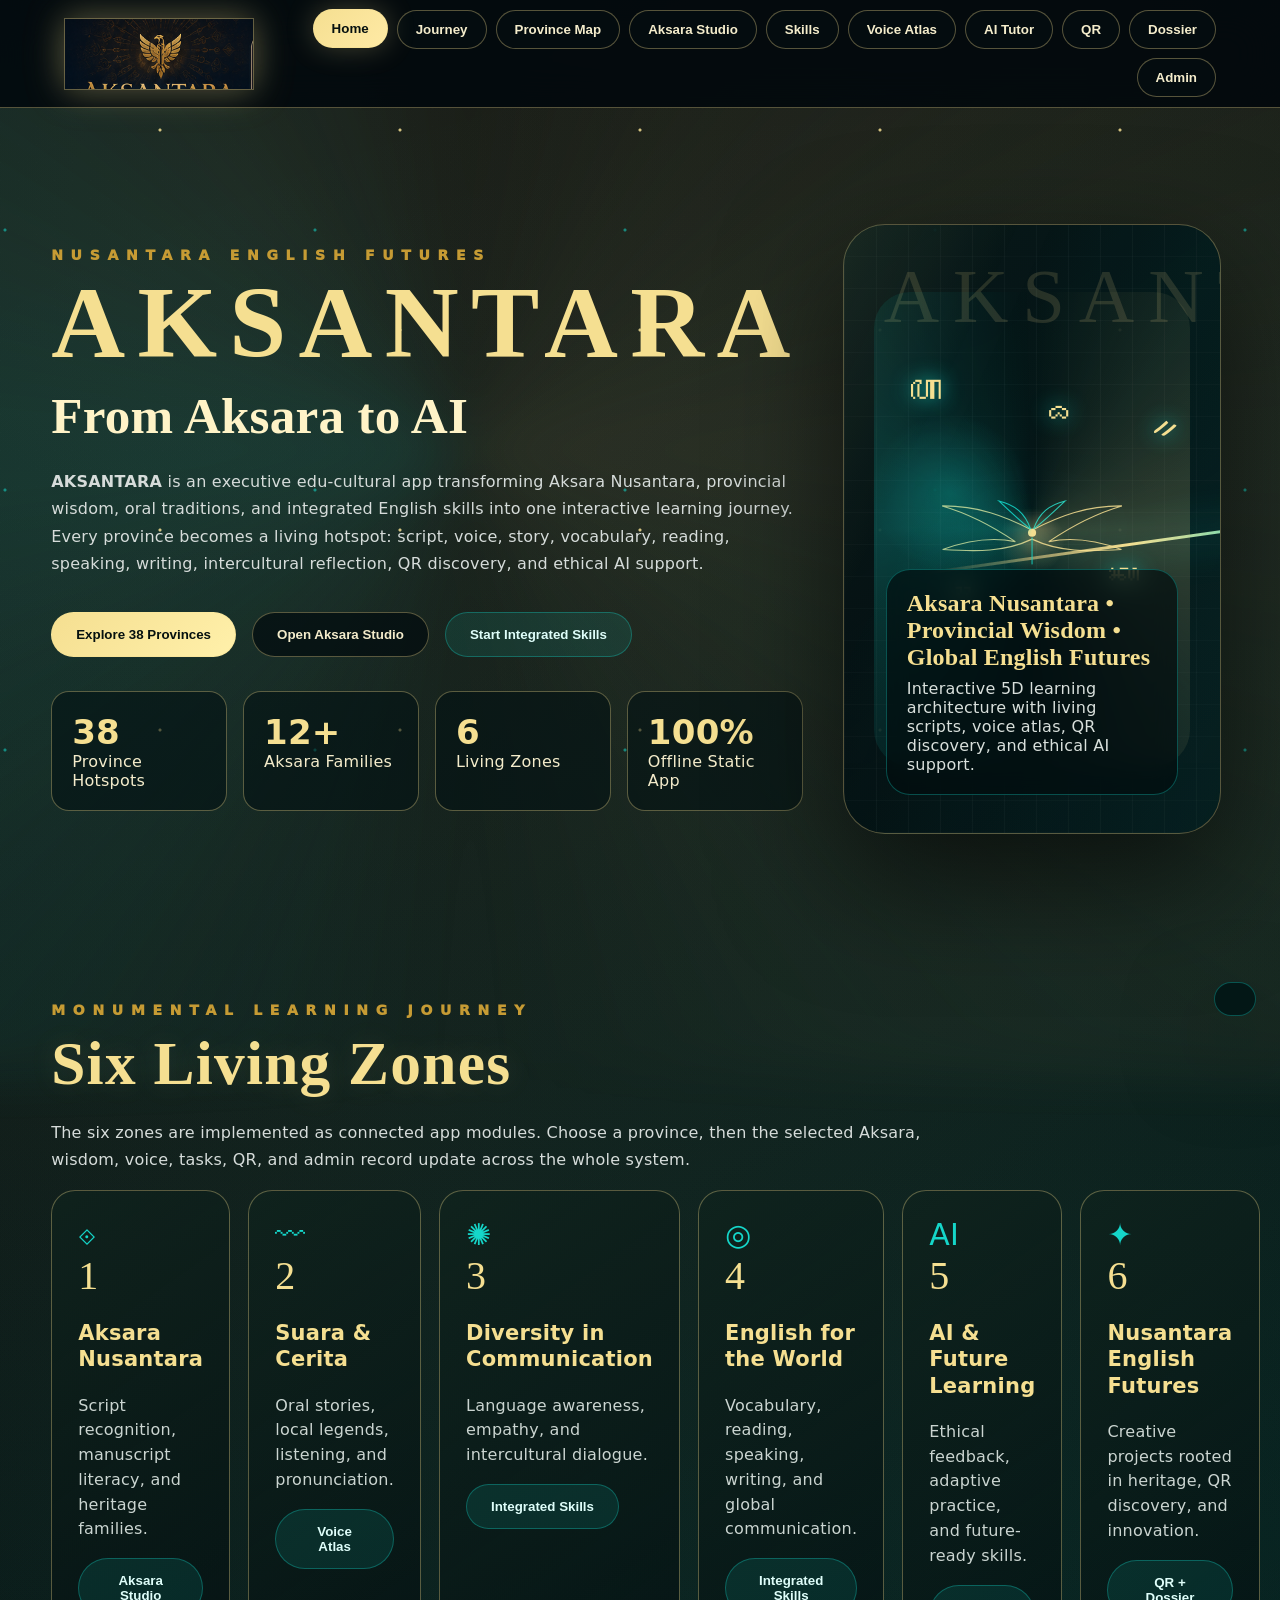
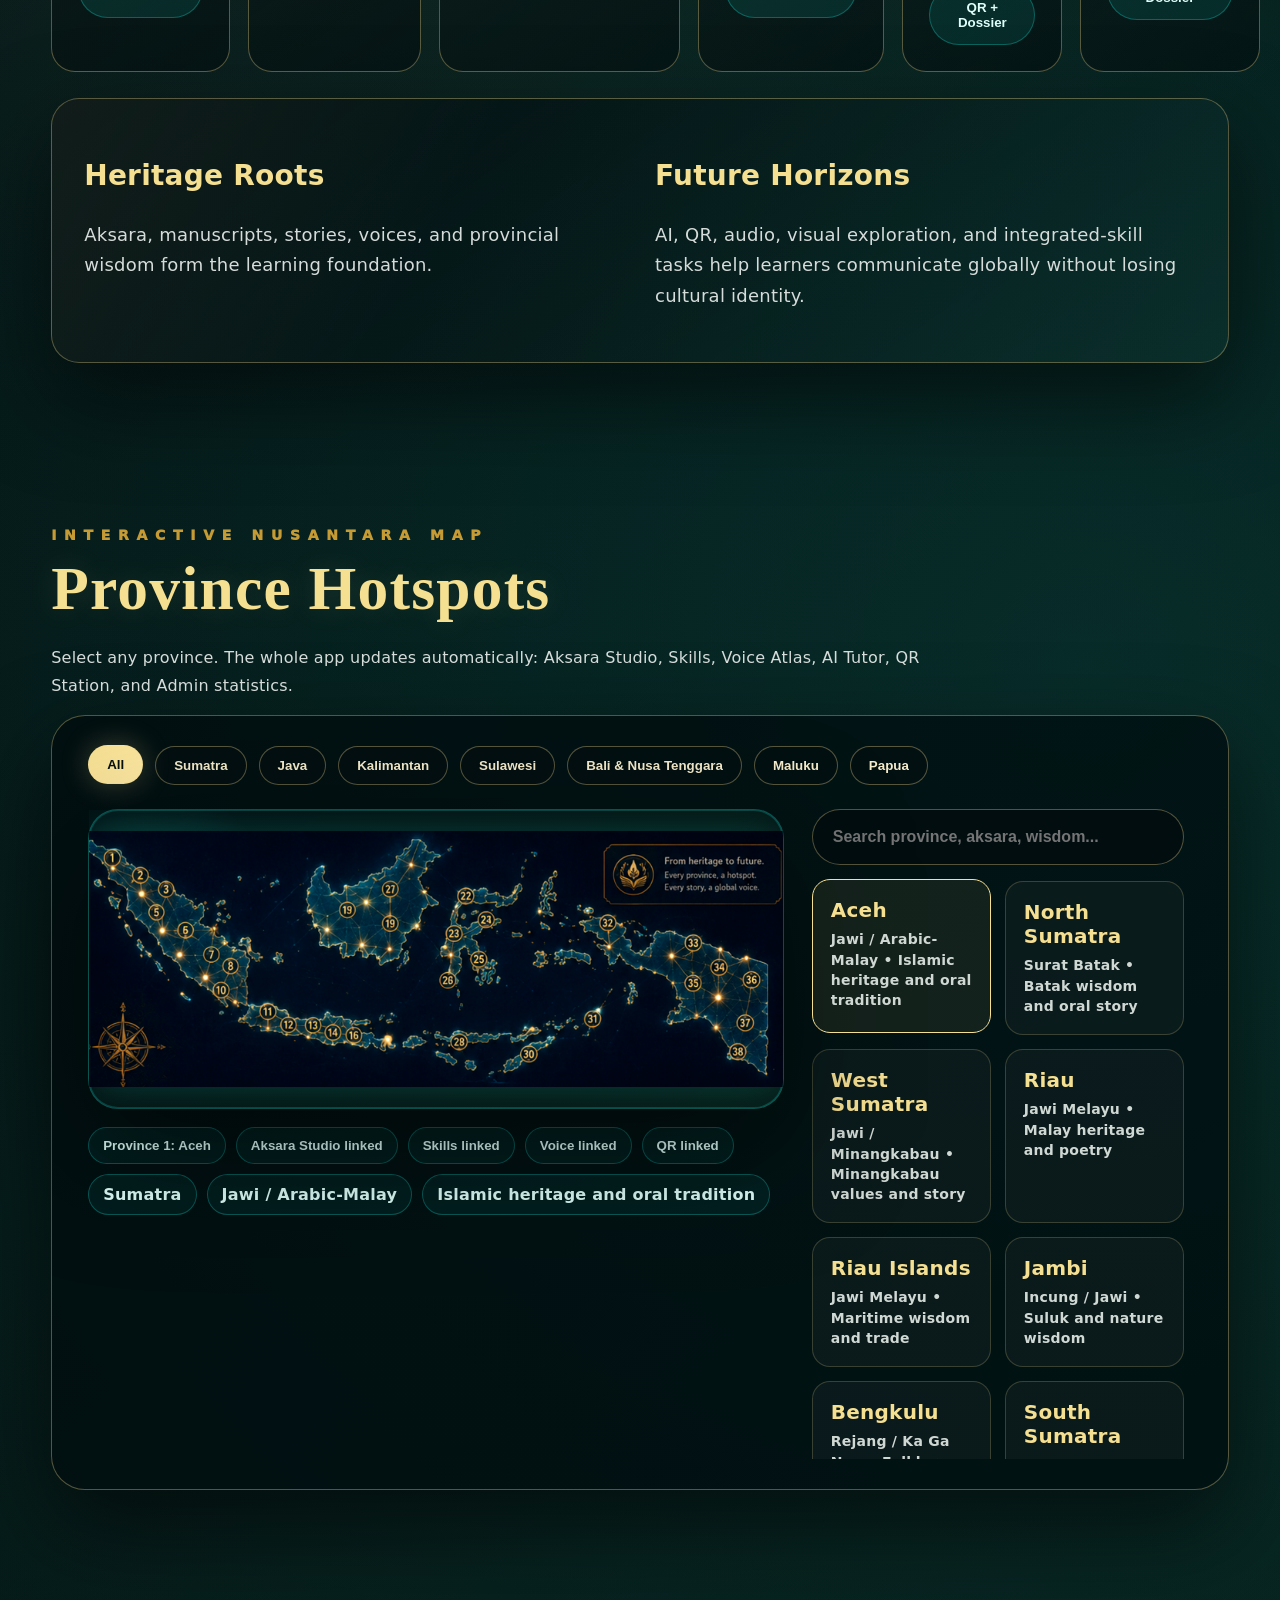
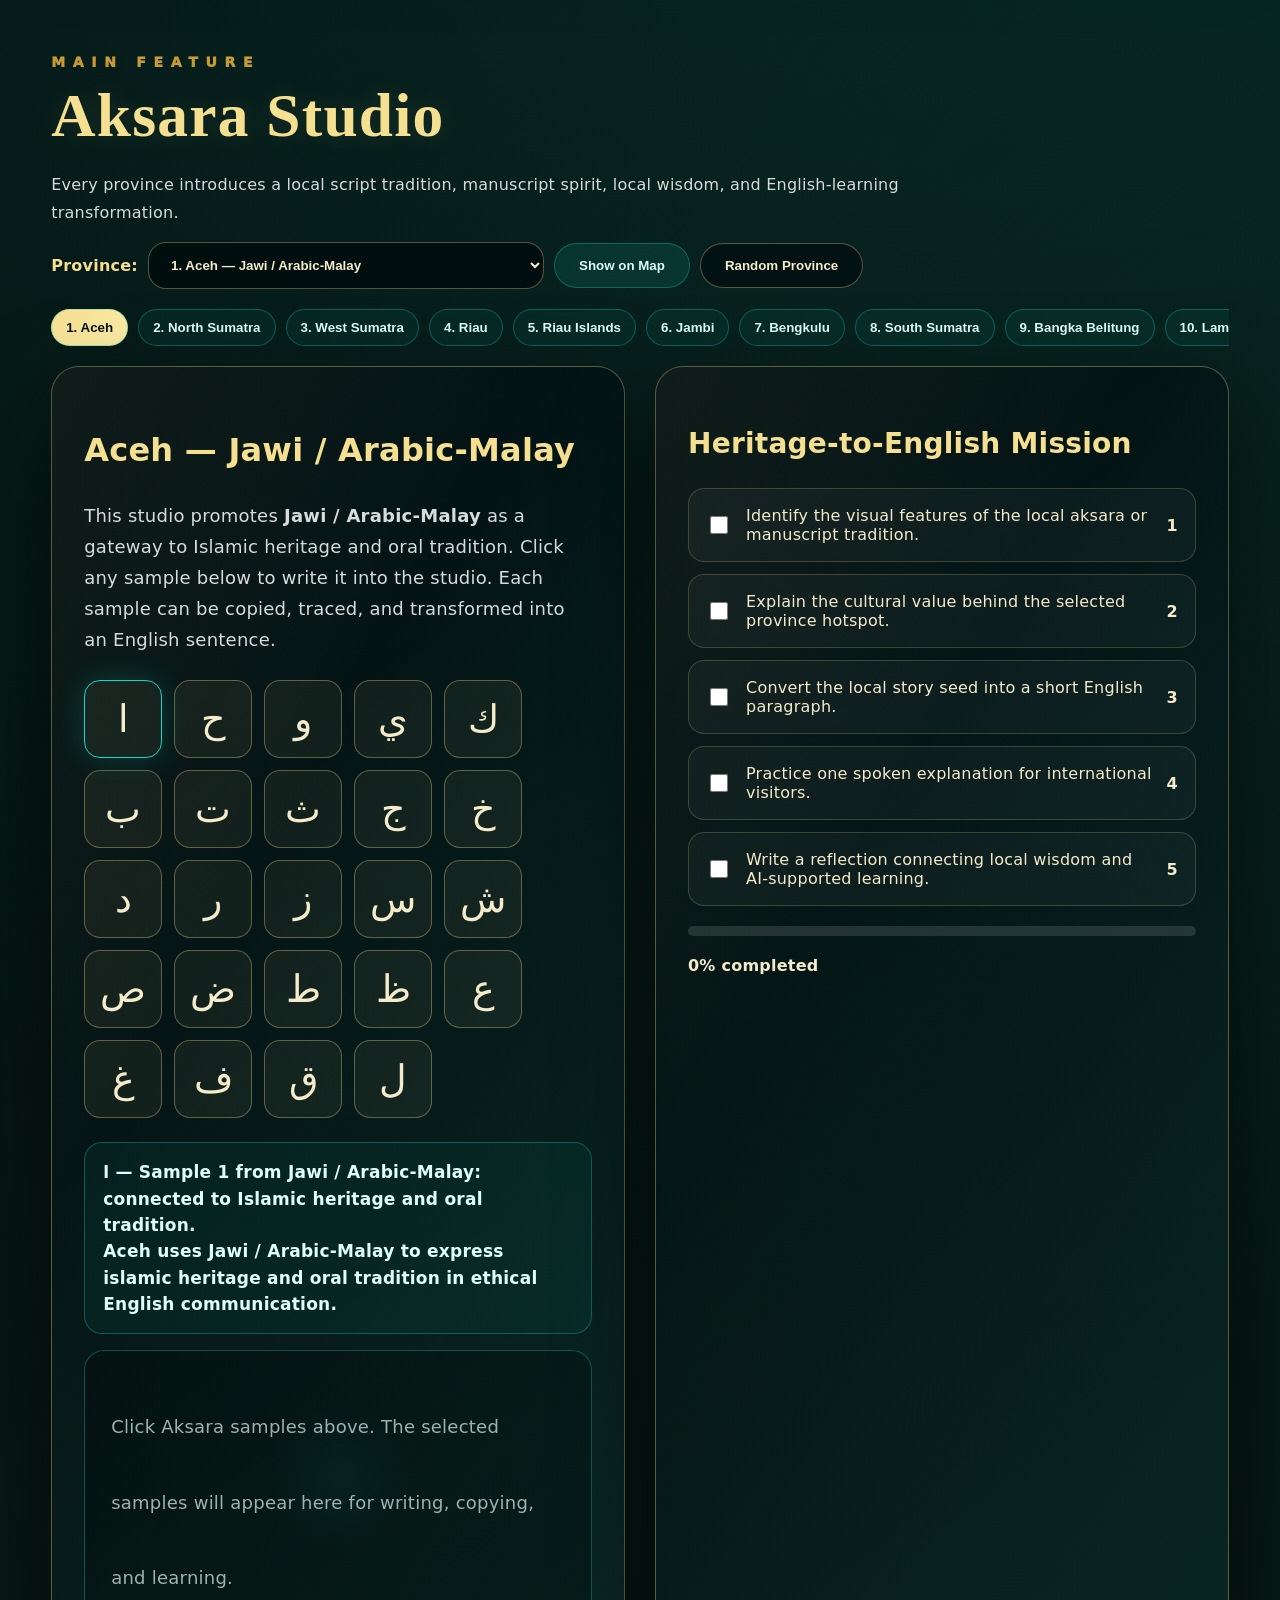
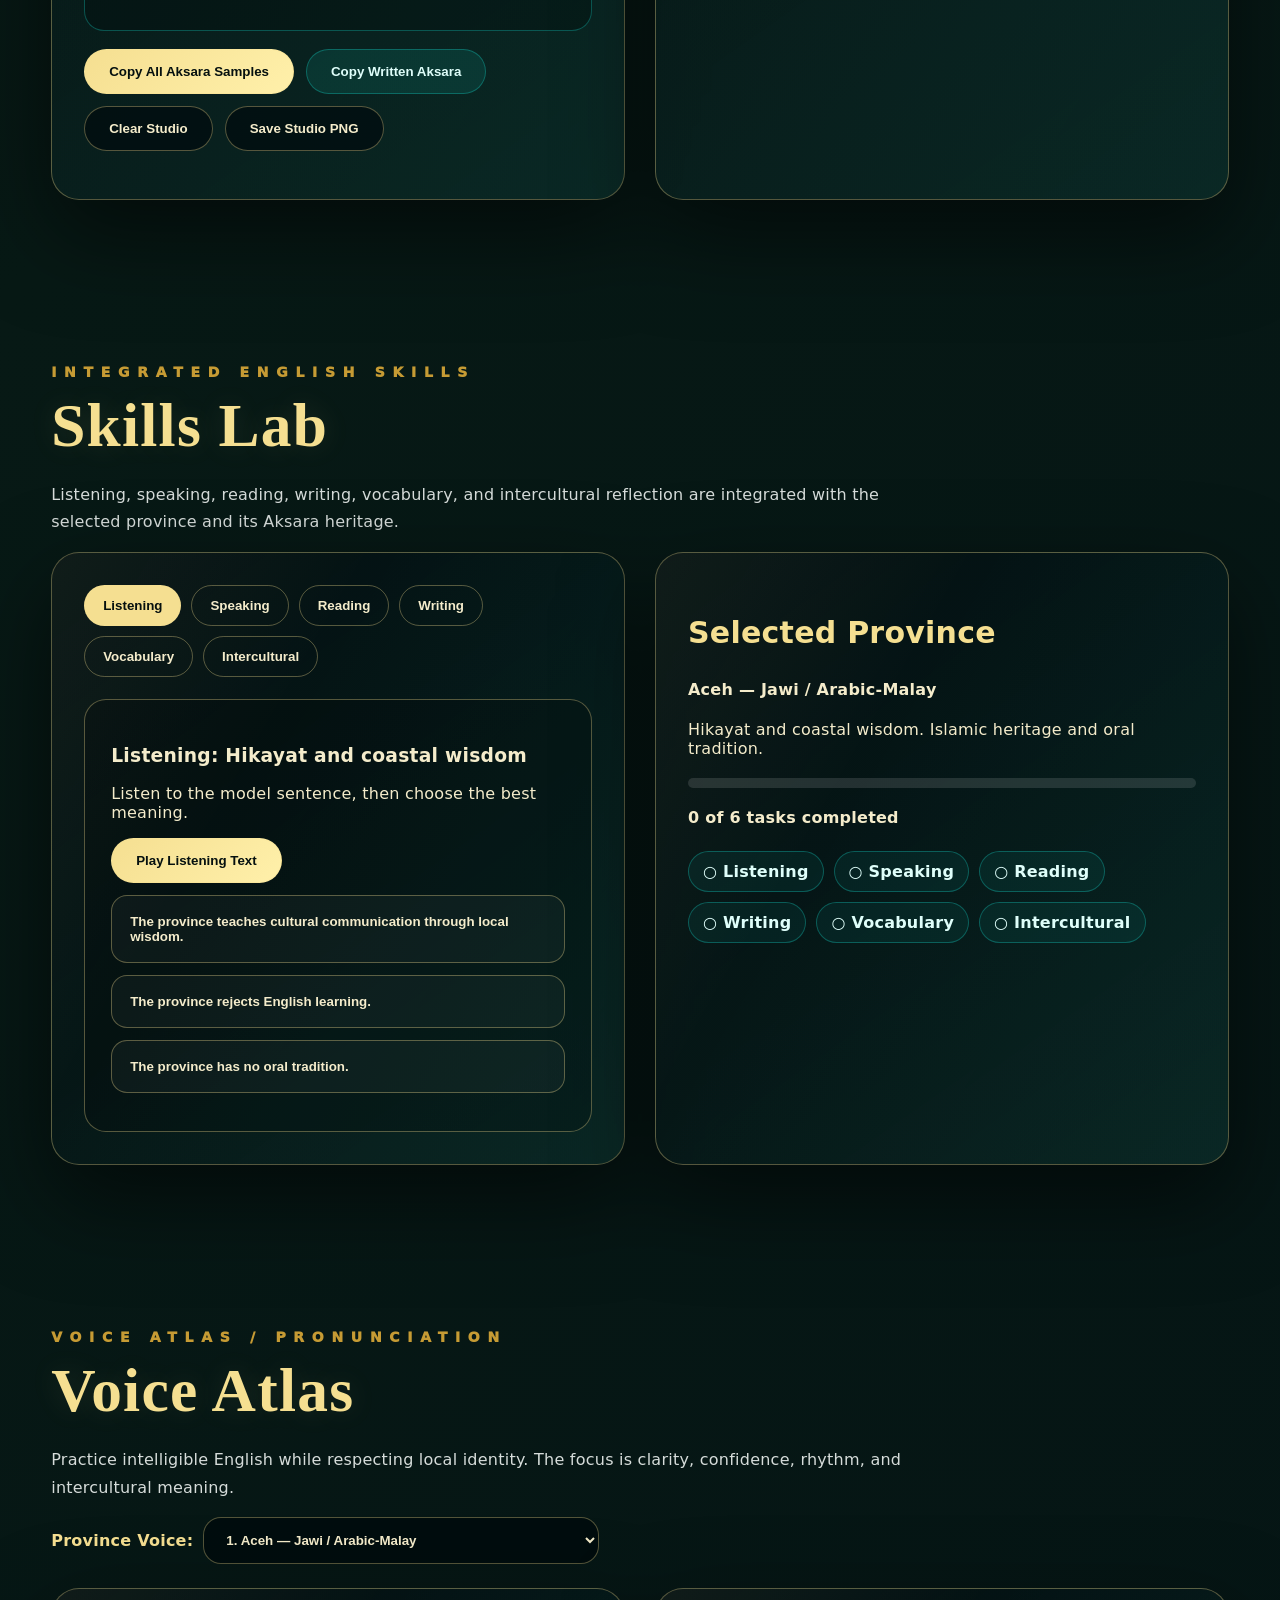
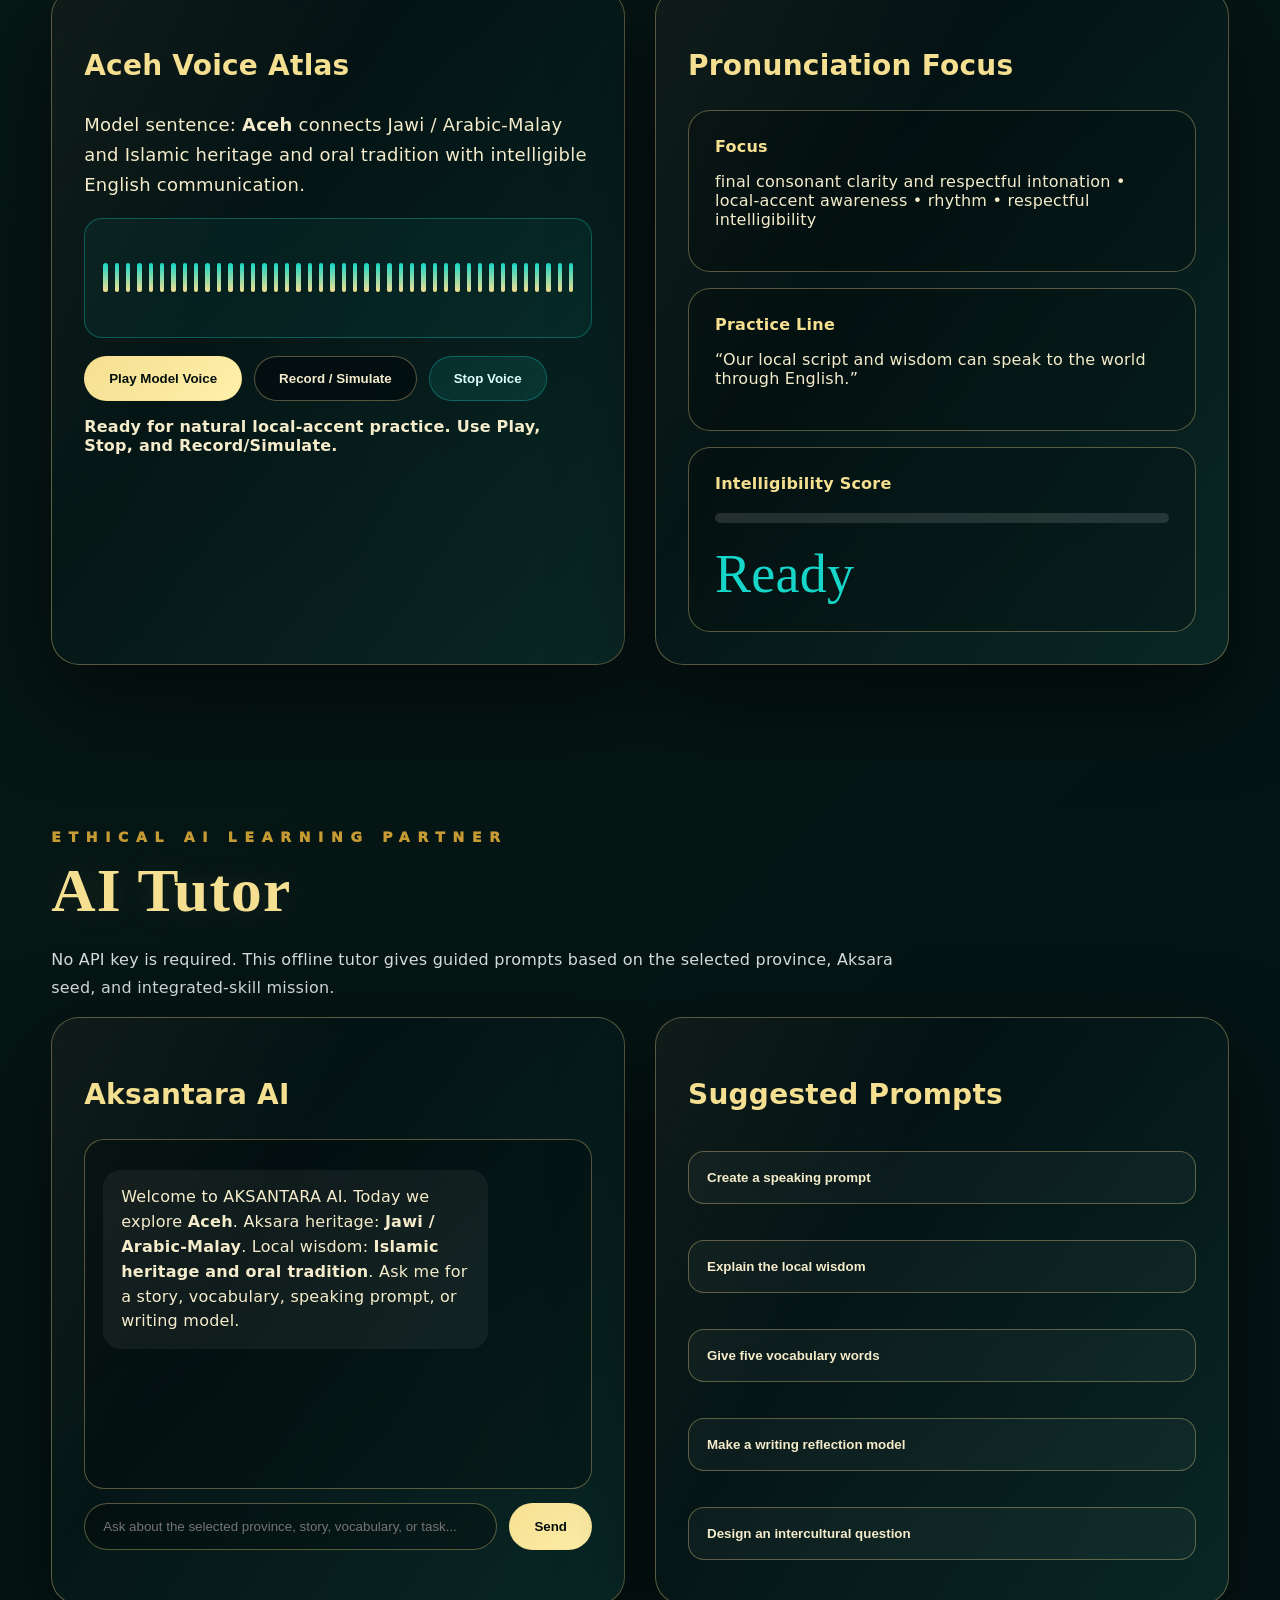
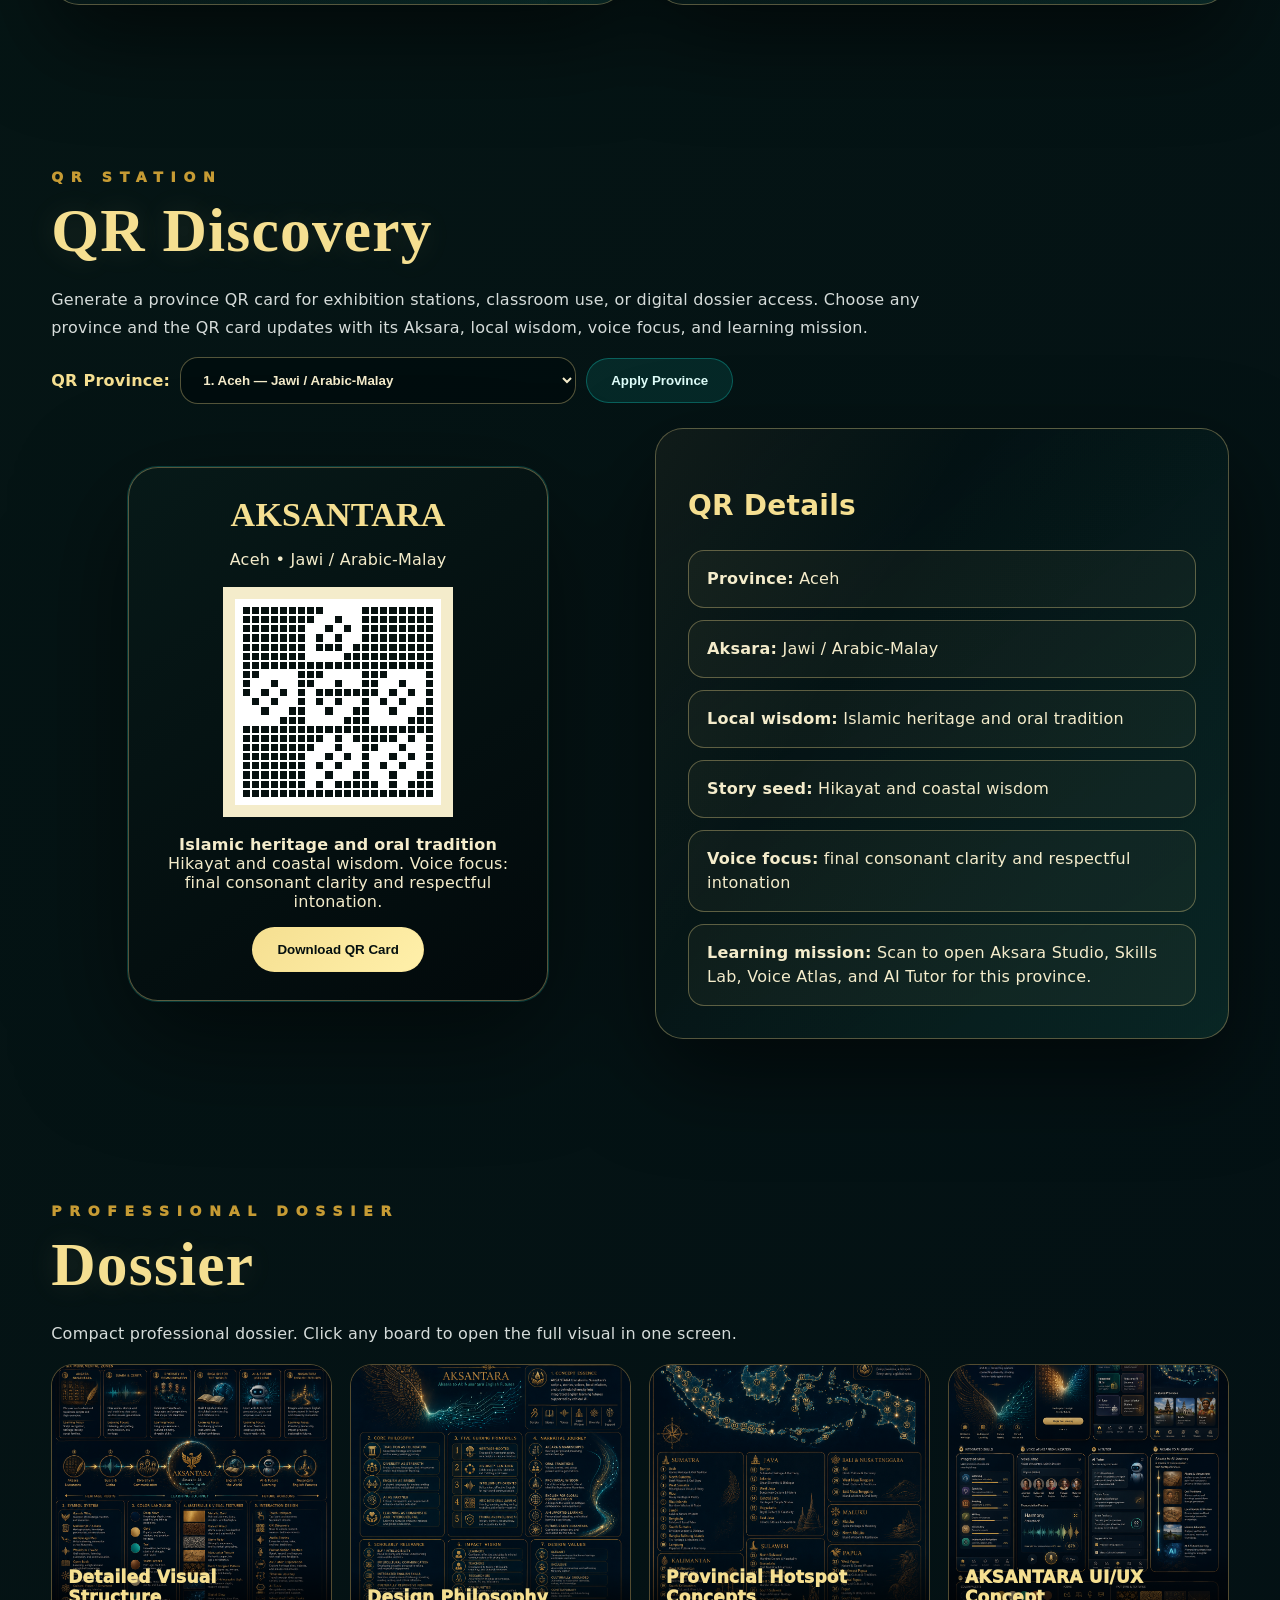
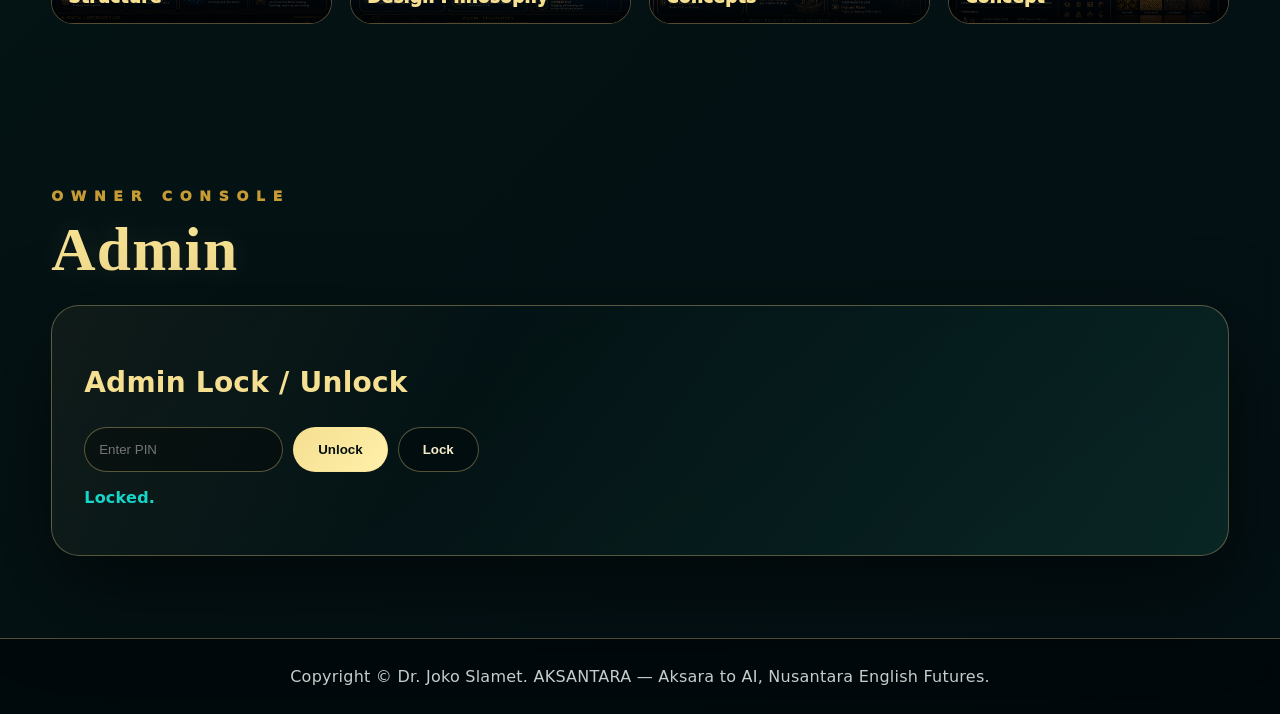
==== commit 20aeb0fe: "Add files via upload" ====
--- a/index.html
+++ b/index.html
@@ -17,6 +17,21 @@
 .quickProvinceRail{display:flex;gap:10px;overflow:auto;padding:4px 0 20px;margin-top:-8px;scrollbar-width:thin}.quickProvinceRail button{white-space:nowrap;border:1px solid var(--line2);background:rgba(21,214,201,.06);color:#dffefa;border-radius:999px;padding:10px 14px;font-weight:900;cursor:pointer}.quickProvinceRail button.active{background:linear-gradient(135deg,var(--gold),#fff0aa);color:#06100f}.seedInfo{border:1px solid var(--line2);border-radius:18px;background:rgba(21,214,201,.055);padding:16px 18px;color:#dffefa;font-weight:800;line-height:1.55;margin:12px 0 16px}.seed.applied{background:rgba(21,214,201,.16);border-color:var(--teal)}.dossierGrid{grid-template-columns:repeat(4,1fr)!important;gap:18px}.boardCard{min-height:220px!important;max-height:300px}.boardCard img{object-fit:contain!important;background:#020b0e}.boardCard div{font-size:17px!important;padding:16px!important}.mapFrame{padding:10px!important}.mapImgWrap{aspect-ratio:1800/663!important}.mapImgWrap img{object-fit:contain!important}.heroVisual{background-size:contain!important;background-color:#020b0e!important}.trace{background:radial-gradient(circle at 50% 50%,rgba(21,214,201,.08),transparent 28%),rgba(0,0,0,.22)}
 
 @media(max-width:1100px){.hero,.grid2,.mapLayout{grid-template-columns:1fr}.zoneRow{grid-template-columns:repeat(2,1fr)}.stats{grid-template-columns:repeat(2,1fr)}.dossierGrid,.grid3{grid-template-columns:1fr}.nav{display:none}.nav.open{display:flex;position:absolute;top:74px;right:16px;left:16px;background:rgba(1,8,12,.96);padding:18px;border:1px solid var(--line);border-radius:22px}.menuBtn{display:block}.title{font-size:54px}.hero h1{font-size:78px}.mapImgWrap{aspect-ratio:965/355}.provGrid{grid-template-columns:1fr}}@media(max-width:640px){.hero h1{font-size:54px}.title{font-size:44px}.zoneRow{grid-template-columns:1fr}.header{padding:10px 14px}.brandText strong{font-size:16px}.logoMark{width:48px;height:48px}.originalLogo{width:132px;height:58px}.section{padding:54px 0}.mapStage{padding:15px}.cardInner{padding:22px}.mapFrame{padding:8px}}
+
+/* === FINAL TARGETED PROFESSIONAL FIXES === */
+.header{padding:10px clamp(16px,5vw,96px)}
+.brand .originalLogo{width:190px;height:72px;background:transparent;border-radius:0;filter:drop-shadow(0 0 18px rgba(245,223,145,.28))}
+.brandText{display:none}
+.title,.title.small{font-size:clamp(34px,4.8vw,68px)!important;line-height:.96;letter-spacing:.02em}.hero h1{font-size:clamp(56px,8vw,122px);letter-spacing:.12em}.lead{font-size:clamp(16px,1.15vw,21px)}
+.heroVisual{background:radial-gradient(circle at 50% 52%,rgba(245,223,145,.3),transparent 9%),radial-gradient(circle at 28% 44%,rgba(21,214,201,.24),transparent 18%),linear-gradient(145deg,rgba(5,24,25,.95),rgba(2,8,12,.88))!important;min-height:520px;isolation:isolate}
+.heroVisual:before{content:'';position:absolute;inset:0;background:linear-gradient(115deg,rgba(245,223,145,.1),transparent 28%,rgba(21,214,201,.12)),repeating-linear-gradient(90deg,rgba(255,255,255,.035) 0 1px,transparent 1px 32px),repeating-linear-gradient(0deg,rgba(255,255,255,.025) 0 1px,transparent 1px 32px)!important;opacity:.82!important}
+.heroVisual:after{content:'AKSANTARA';position:absolute;left:40px;top:28px;font-family:Georgia,serif;font-size:clamp(42px,6vw,92px);letter-spacing:.18em;color:rgba(245,223,145,.14);z-index:0}
+.visualBadge{display:none!important}.holoTitle{position:absolute;left:42px;bottom:38px;right:42px;z-index:4;border:1px solid var(--line2);background:rgba(2,12,14,.68);backdrop-filter:blur(12px);border-radius:24px;padding:20px}.holoTitle b{font-family:Georgia,serif;color:var(--gold);font-size:24px}.holoTitle p{margin:8px 0 0;color:#d9e0dc}.portalRing{position:absolute;inset:11% 8%;border-radius:36px;background:radial-gradient(circle at 51% 51%,rgba(245,223,145,.23),transparent 8%),conic-gradient(from 180deg,transparent,rgba(21,214,201,.44),transparent,rgba(245,223,145,.35),transparent);filter:blur(.2px);opacity:.55;animation:spin 18s linear infinite;z-index:1}.aksaraConstellation{position:absolute;inset:0;z-index:3;pointer-events:none}.glyphOrb{position:absolute;color:var(--gold);font-family:Georgia,serif;font-size:34px;text-shadow:0 0 20px var(--teal);animation:float 4.5s ease-in-out infinite}.glyphOrb:nth-child(1){left:18%;top:24%}.glyphOrb:nth-child(2){left:27%;top:58%;animation-delay:.5s}.glyphOrb:nth-child(3){left:54%;top:28%;animation-delay:1s}.glyphOrb:nth-child(4){left:70%;top:55%;animation-delay:1.5s}.glyphOrb:nth-child(5){left:82%;top:30%;animation-delay:2s}
+.mapStage{overflow:visible;padding:30px 36px!important}.mapLayout{grid-template-columns:minmax(0,1.45fr) minmax(380px,.72fr)!important}.mapFrame{overflow:visible!important;padding:0!important;border-radius:30px;background:linear-gradient(145deg,rgba(2,12,14,.9),rgba(7,25,21,.8));box-shadow:inset 0 0 0 1px rgba(21,214,201,.24),0 40px 120px rgba(0,0,0,.5)}.mapImgWrap{aspect-ratio:1800/772!important;margin:0;width:100%;overflow:hidden;border-radius:26px}.mapImgWrap img{object-fit:contain!important;width:100%!important;height:100%!important;object-position:center!important;filter:saturate(1.16) contrast(1.08) drop-shadow(0 0 22px rgba(21,214,201,.25))}.hotspot{width:26px;height:26px;font-size:0;color:transparent;background:radial-gradient(circle,#fff4b7 0 30%,rgba(245,223,145,.75) 31% 53%,rgba(21,214,201,.26) 54% 100%);border:1px solid rgba(245,223,145,.85)}.hotspot:after{content:attr(data-label);font-size:9px;color:#06100f;font-weight:1000;position:absolute;inset:0;display:grid;place-items:center}.mapMeta .chip{cursor:pointer}.mapMeta .chip:hover{background:rgba(21,214,201,.18);border-color:var(--teal)}
+.aksaraWorkspace{min-height:210px;border:1px solid var(--line2);border-radius:20px;background:radial-gradient(circle at 50% 45%,rgba(21,214,201,.06),transparent 24%),rgba(0,0,0,.23);padding:26px;font-family:Georgia,serif;font-size:56px;line-height:1.35;color:var(--gold);text-shadow:0 0 18px rgba(21,214,201,.4);outline:none}.aksaraWorkspace:empty:before{content:'Click Aksara samples above. The selected samples will appear here for writing, copying, and learning.';font-family:var(--sans);font-size:18px;line-height:1.6;color:#9fb2af;text-shadow:none}.seed{min-width:78px;height:78px;font-size:38px}.seed small{display:block;font-size:10px;font-family:var(--sans);color:#c9d0cd}.seedInfo{font-size:17px}.trace{height:120px!important;display:none}.studioTools{display:flex;gap:12px;flex-wrap:wrap;margin-top:18px}.dossierGrid{display:grid!important;grid-template-columns:repeat(4,1fr)!important;gap:18px!important}.boardCard{min-height:210px!important;max-height:260px!important;border-radius:22px}.boardCard img{object-fit:cover!important}.modal img{max-width:96vw;max-height:92vh}.qrCard{box-shadow:0 0 0 1px rgba(21,214,201,.22),0 36px 110px rgba(0,0,0,.55)}.fakeQR{background:#fff;gap:2px;border-width:12px}.fakeQR i{background:#06100f}.qrDetailItem{padding:16px 18px;border:1px solid var(--line);border-radius:16px;background:rgba(245,223,145,.04);line-height:1.5}.voiceControls{display:flex;gap:12px;flex-wrap:wrap;margin:18px 0}.voiceNote{border:1px solid var(--line2);border-radius:18px;padding:16px;background:rgba(21,214,201,.06);color:#dffefa}
+@media(max-width:1100px){.mapLayout{grid-template-columns:1fr!important}.mapImgWrap{aspect-ratio:1800/772!important}.dossierGrid{grid-template-columns:1fr 1fr!important}.originalLogo{width:158px!important}.heroVisual{min-height:420px}}
+@media(max-width:680px){.dossierGrid{grid-template-columns:1fr!important}.title,.title.small{font-size:40px!important}.mapStage{padding:18px!important}.hotspot{width:20px;height:20px}.hotspot:after{font-size:7px}}
+
 </style>
 </head>
 <body>
@@ -31,13 +46,13 @@
 <main>
 <section class="wrap hero" id="home">
 <div><div class="eyebrow">Nusantara English Futures</div><h1>AKSANTARA</h1><h2>From Aksara to AI</h2><p class="lead"><b>AKSANTARA</b> is an executive edu-cultural app transforming Aksara Nusantara, provincial wisdom, oral traditions, and integrated English skills into one interactive learning journey. Every province becomes a living hotspot: script, voice, story, vocabulary, reading, speaking, writing, intercultural reflection, QR discovery, and ethical AI support.</p><div class="heroActions"><button class="btn primary" data-go="map">Explore 38 Provinces</button><button class="btn" data-go="studio">Open Aksara Studio</button><button class="btn teal" data-go="skills">Start Integrated Skills</button></div><div class="stats"><div class="stat"><b>38</b><span>Province Hotspots</span></div><div class="stat"><b>12+</b><span>Aksara Families</span></div><div class="stat"><b>6</b><span>Living Zones</span></div><div class="stat"><b>100%</b><span>Offline Static App</span></div></div></div>
-<div class="heroVisual" aria-label="AKSANTARA 4D visual concept"><div class="beam"></div><div class="garudaPulse"><svg viewBox="0 0 900 420"><path d="M446 210c-114-58-231-105-392-104 132 38 228 93 324 158-97-20-202-9-322 35 151 9 274 12 396-46 122 58 245 55 396 46-120-44-225-55-322-35 96-65 192-120 324-158-161-1-278 46-392 104Z" fill="none" stroke="#f5df91" stroke-width="5" opacity=".8"/><path d="M446 210c-49-39-94-81-141-126 70 17 116 52 141 126Zm12 0c49-39 94-81 141-126-70 17-116 52-141 126Z" fill="none" stroke="#15d6c9" stroke-width="5" opacity=".82"/><circle cx="452" cy="225" r="18" fill="#f5df91"/><path d="M452 245v120" stroke="#15d6c9" stroke-width="4"/></svg></div><div class="visualBadge"><b style="color:var(--gold);font-size:24px">Heritage becomes interface. Aksara becomes intelligence.</b><p style="margin:8px 0 0;color:#d4dada">A premium 4D visual system: deep map, glowing province nodes, interactive learning panels, and living Nusantara scripts.</p></div></div>
+<div class="heroVisual" aria-label="AKSANTARA 5D executive visual concept"><div class="portalRing"></div><div class="beam"></div><div class="garudaPulse"><svg viewBox="0 0 900 420"><path d="M446 210c-114-58-231-105-392-104 132 38 228 93 324 158-97-20-202-9-322 35 151 9 274 12 396-46 122 58 245 55 396 46-120-44-225-55-322-35 96-65 192-120 324-158-161-1-278 46-392 104Z" fill="none" stroke="#f5df91" stroke-width="5" opacity=".86"/><path d="M446 210c-49-39-94-81-141-126 70 17 116 52 141 126Zm12 0c49-39 94-81 141-126-70 17-116 52-141 126Z" fill="none" stroke="#15d6c9" stroke-width="5" opacity=".9"/><circle cx="452" cy="225" r="18" fill="#f5df91"/><path d="M452 245v120" stroke="#15d6c9" stroke-width="4"/></svg></div><div class="aksaraConstellation"><span class="glyphOrb">ꦲ</span><span class="glyphOrb">ᮊ</span><span class="glyphOrb">ᯅ</span><span class="glyphOrb">ᬓ</span><span class="glyphOrb">ᨀ</span></div><div class="holoTitle"><b>Aksara Nusantara • Provincial Wisdom • Global English Futures</b><p>Interactive 5D learning architecture with living scripts, voice atlas, QR discovery, and ethical AI support.</p></div></div>
 </section>
 <section class="wrap section" id="journey"><div class="eyebrow">Monumental Learning Journey</div><h2 class="title small">Six Living Zones</h2><p class="lead">The six zones are implemented as connected app modules. Choose a province, then the selected Aksara, wisdom, voice, tasks, QR, and admin record update across the whole system.</p><div class="zoneRow" id="zones"></div><div class="card" style="margin-top:26px"><div class="cardInner grid2"><div><h3 style="color:var(--gold);font-size:28px">Heritage Roots</h3><p class="lead" style="font-size:18px">Aksara, manuscripts, stories, voices, and provincial wisdom form the learning foundation.</p></div><div><h3 style="color:var(--gold);font-size:28px">Future Horizons</h3><p class="lead" style="font-size:18px">AI, QR, audio, visual exploration, and integrated-skill tasks help learners communicate globally without losing cultural identity.</p></div></div></div></section>
 <section class="wrap section" id="map"><div class="eyebrow">Interactive Nusantara Map</div><h2 class="title small">Province Hotspots</h2><p class="lead">Select any province. The whole app updates automatically: Aksara Studio, Skills, Voice Atlas, AI Tutor, QR Station, and Admin statistics.</p><div class="mapStage"><div class="filters" id="filters"></div><div class="mapLayout"><div><div class="mapFrame" id="mapFrame"><div class="mapGlow" id="mapGlow"></div><div class="mapImgWrap"><img src="assets/province-map-full-clean.png" alt="AKSANTARA 4D Nusantara province hotspot map"><div id="hotspots"></div></div></div><div class="mapMeta" id="mapMeta"></div></div><aside class="provincePanel"><input class="search" id="search" placeholder="Search province, aksara, wisdom..."><div class="provGrid" id="provinceCards"></div></aside></div></div></section>
-<section class="wrap section" id="studio"><div class="eyebrow">Main Feature</div><h2 class="title small">Aksara Studio</h2><p class="lead">Every province introduces a local script tradition, manuscript spirit, local wisdom, and English-learning transformation.</p><div class="provSelectBar"><label for="studioSelect" style="font-weight:900;color:var(--gold)">Province:</label><select class="select" id="studioSelect"></select><button class="btn teal" id="openSelectedMap">Show on Map</button><button class="btn" id="randomProvince">Random Province</button></div><div class="quickProvinceRail" id="studioProvinceQuick" aria-label="All province aksara options"></div><div class="grid2"><div class="card"><div class="cardInner"><h3 id="studioTitle" style="color:var(--gold);font-size:32px"></h3><p id="studioDesc" class="lead" style="font-size:18px"></p><div class="scriptSeeds" id="scriptSeeds"></div><div class="seedInfo" id="seedInfo">Click an aksara sample to write it into the studio, copy it, and see its meaning and English sentence.</div><canvas class="trace" id="traceCanvas" width="900" height="260"></canvas><div style="display:flex;gap:12px;flex-wrap:wrap;margin-top:18px"><button class="btn primary" id="copySeed">Copy All Aksara Samples</button><button class="btn" id="clearTrace">Clear Trace</button><button class="btn" id="saveTrace">Save Trace PNG</button></div><p id="studioStatus" style="color:var(--teal);font-weight:900"></p></div></div><div class="card"><div class="cardInner"><h3 style="color:var(--gold);font-size:28px">Heritage-to-English Mission</h3><div class="mission" id="missions"></div><div class="progress"><span id="missionProgress"></span></div><b id="missionText">0% completed</b></div></div></div></section>
+<section class="wrap section" id="studio"><div class="eyebrow">Main Feature</div><h2 class="title small">Aksara Studio</h2><p class="lead">Every province introduces a local script tradition, manuscript spirit, local wisdom, and English-learning transformation.</p><div class="provSelectBar"><label for="studioSelect" style="font-weight:900;color:var(--gold)">Province:</label><select class="select" id="studioSelect"></select><button class="btn teal" id="openSelectedMap">Show on Map</button><button class="btn" id="randomProvince">Random Province</button></div><div class="quickProvinceRail" id="studioProvinceQuick" aria-label="All province aksara options"></div><div class="grid2"><div class="card"><div class="cardInner"><h3 id="studioTitle" style="color:var(--gold);font-size:32px"></h3><p id="studioDesc" class="lead" style="font-size:18px"></p><div class="scriptSeeds" id="scriptSeeds"></div><div class="seedInfo" id="seedInfo">Click an aksara sample to write it into the studio, copy it, and see its meaning and English sentence.</div><div class="aksaraWorkspace" id="aksaraWorkspace" contenteditable="true" spellcheck="false"></div><canvas class="trace" id="traceCanvas" width="900" height="260"></canvas><div class="studioTools"><button class="btn primary" id="copySeed">Copy All Aksara Samples</button><button class="btn teal" id="copyWorkspace">Copy Written Aksara</button><button class="btn" id="clearTrace">Clear Studio</button><button class="btn" id="saveTrace">Save Studio PNG</button></div><p id="studioStatus" style="color:var(--teal);font-weight:900"></p></div></div><div class="card"><div class="cardInner"><h3 style="color:var(--gold);font-size:28px">Heritage-to-English Mission</h3><div class="mission" id="missions"></div><div class="progress"><span id="missionProgress"></span></div><b id="missionText">0% completed</b></div></div></div></section>
 <section class="wrap section" id="skills"><div class="eyebrow">Integrated English Skills</div><h2 class="title small">Skills Lab</h2><p class="lead">Listening, speaking, reading, writing, vocabulary, and intercultural reflection are integrated with the selected province and its Aksara heritage.</p><div class="grid2"><div class="card"><div class="cardInner"><div class="tabs" id="skillTabs"></div><div class="taskBox" id="taskBox"></div></div></div><div class="card"><div class="cardInner"><h3 style="color:var(--gold);font-size:30px">Selected Province</h3><div id="skillSummary"></div><div class="progress"><span id="skillProgress"></span></div><b id="skillDone">0 of 6 tasks completed</b><div id="skillBadges" class="mapMeta" style="margin-top:24px"></div></div></div></div></section>
-<section class="wrap section" id="voice"><div class="eyebrow">Voice Atlas / Pronunciation</div><h2 class="title small">Voice Atlas</h2><p class="lead">Practice intelligible English while respecting local identity. The focus is clarity, confidence, rhythm, and intercultural meaning.</p><div class="provSelectBar"><label for="voiceSelect" style="font-weight:900;color:var(--gold)">Province Voice:</label><select class="select" id="voiceSelect"></select></div><div class="grid2"><div class="card"><div class="cardInner"><h3 id="voiceTitle" style="color:var(--gold);font-size:28px"></h3><p id="voiceSentence" style="font-size:18px;line-height:1.65"></p><div class="voiceWave" id="voiceWave"></div><div style="display:flex;gap:12px;flex-wrap:wrap;margin-top:18px"><button class="btn primary" id="playVoice">Play Model Voice</button><button class="btn" id="recordVoice">Record / Simulate</button></div><p id="voiceStatus" style="font-weight:900"></p></div></div><div class="card"><div class="cardInner"><h3 style="color:var(--gold);font-size:28px">Pronunciation Focus</h3><div class="taskBox" style="min-height:auto"><b style="color:var(--gold)">Focus</b><p id="pronFocus"></p></div><div class="taskBox" style="min-height:auto;margin-top:16px"><b style="color:var(--gold)">Practice Line</b><p>“Our local script and wisdom can speak to the world through English.”</p></div><div class="taskBox" style="min-height:auto;margin-top:16px"><b style="color:var(--gold)">Intelligibility Score</b><div class="progress"><span id="voiceScoreBar"></span></div><span class="score" id="voiceScore">Ready</span></div></div></div></div></section>
+<section class="wrap section" id="voice"><div class="eyebrow">Voice Atlas / Pronunciation</div><h2 class="title small">Voice Atlas</h2><p class="lead">Practice intelligible English while respecting local identity. The focus is clarity, confidence, rhythm, and intercultural meaning.</p><div class="provSelectBar"><label for="voiceSelect" style="font-weight:900;color:var(--gold)">Province Voice:</label><select class="select" id="voiceSelect"></select></div><div class="grid2"><div class="card"><div class="cardInner"><h3 id="voiceTitle" style="color:var(--gold);font-size:28px"></h3><p id="voiceSentence" style="font-size:18px;line-height:1.65"></p><div class="voiceWave" id="voiceWave"></div><div style="display:flex;gap:12px;flex-wrap:wrap;margin-top:18px"><button class="btn primary" id="playVoice">Play Model Voice</button><button class="btn" id="recordVoice">Record / Simulate</button><button class="btn teal" id="stopVoice">Stop Voice</button></div><p id="voiceStatus" style="font-weight:900"></p></div></div><div class="card"><div class="cardInner"><h3 style="color:var(--gold);font-size:28px">Pronunciation Focus</h3><div class="taskBox" style="min-height:auto"><b style="color:var(--gold)">Focus</b><p id="pronFocus"></p></div><div class="taskBox" style="min-height:auto;margin-top:16px"><b style="color:var(--gold)">Practice Line</b><p>“Our local script and wisdom can speak to the world through English.”</p></div><div class="taskBox" style="min-height:auto;margin-top:16px"><b style="color:var(--gold)">Intelligibility Score</b><div class="progress"><span id="voiceScoreBar"></span></div><span class="score" id="voiceScore">Ready</span></div></div></div></div></section>
 <section class="wrap section" id="ai"><div class="eyebrow">Ethical AI Learning Partner</div><h2 class="title small">AI Tutor</h2><p class="lead">No API key is required. This offline tutor gives guided prompts based on the selected province, Aksara seed, and integrated-skill mission.</p><div class="grid2"><div class="card"><div class="cardInner"><h3 style="color:var(--gold);font-size:28px">Aksantara AI</h3><div class="aiChat" id="chat"></div><div class="inputRow"><input id="aiInput" placeholder="Ask about the selected province, story, vocabulary, or task..."><button class="btn primary" id="aiSend">Send</button></div></div></div><div class="card"><div class="cardInner"><h3 style="color:var(--gold);font-size:28px">Suggested Prompts</h3><div class="mission" id="promptButtons"></div></div></div></div></section>
 <section class="wrap section" id="qr"><div class="eyebrow">QR Station</div><h2 class="title small">QR Discovery</h2><p class="lead">Generate a province QR card for exhibition stations, classroom use, or digital dossier access. Choose any province and the QR card updates with its Aksara, local wisdom, voice focus, and learning mission.</p><div class="provSelectBar"><label for="qrSelect" style="font-weight:900;color:var(--gold)">QR Province:</label><select class="select" id="qrSelect"></select><button class="btn teal" id="qrApply">Apply Province</button></div><div class="grid2"><div class="qrCard" id="qrCard"><h3 style="font-family:var(--serif);font-size:34px;color:var(--gold);margin:0">AKSANTARA</h3><p id="qrProvince"></p><div class="fakeQR" id="fakeQR"></div><p id="qrCaption"></p><button class="btn primary" id="downloadQR">Download QR Card</button></div><div class="card"><div class="cardInner"><h3 style="color:var(--gold);font-size:28px">QR Details</h3><div id="qrDetails" class="mission"></div></div></div></div></section>
 <section class="wrap section" id="dossier"><div class="eyebrow">Professional Dossier</div><h2 class="title small">Dossier</h2><p class="lead">Compact professional dossier. Click any board to open the full visual in one screen.</p><div class="dossierGrid"><div class="boardCard" data-img="assets/visual-structure.png"><img src="assets/visual-structure.png" alt="Detailed visual structure board"><div>Detailed Visual Structure</div></div><div class="boardCard" data-img="assets/design-philosophy.png"><img src="assets/design-philosophy.png" alt="Design philosophy board"><div>Design Philosophy</div></div><div class="boardCard" data-img="assets/province-board.png"><img src="assets/province-board.png" alt="Provincial hotspot concepts board"><div>Provincial Hotspot Concepts</div></div><div class="boardCard" data-img="assets/aksantara-board.png"><img src="assets/aksantara-board.png" alt="AKSANTARA app concept board"><div>AKSANTARA UI/UX Concept</div></div></div></section>
@@ -76,7 +91,7 @@
 function speak(text){try{speechSynthesis.cancel();const u=new SpeechSynthesisUtterance(text);u.lang='en-US';u.rate=.92;speechSynthesis.speak(u)}catch(e){toast('Speech synthesis is not available in this browser.')}}
 function updateAI(){const pr=p();$('#chat').innerHTML=`<div class="msg">Welcome to AKSANTARA AI. Today we explore <b>${pr.name}</b>. Aksara heritage: <b>${pr.aksara}</b>. Local wisdom: <b>${pr.wisdom}</b>. Ask me for a story, vocabulary, speaking prompt, or writing model.</div>`;$('#promptButtons').innerHTML=['Create a speaking prompt','Explain the local wisdom','Give five vocabulary words','Make a writing reflection model','Design an intercultural question'].map(t=>`<button class="option prompt" data-prompt="${t}">${t}</button>`).join('')}
 function aiAnswer(q){const pr=p();return `For ${pr.name}, use ${pr.aksara} and ${pr.wisdom} as the cultural anchor. Suggested output: learners explain ${pr.story.toLowerCase()}, practice intelligible English, and connect local identity with global communication. Prompt: “How can ${pr.name} share this wisdom with the world through English?”`}
-function updateQR(){const pr=p();if($('#qrSelect'))$('#qrSelect').value=pr.n;$('#qrProvince').textContent=`${pr.name} • ${pr.aksara}`;$('#qrCaption').textContent=`Scan concept card: ${pr.wisdom}.`;if($('#qrDetails'))$('#qrDetails').innerHTML=[`Province: <b>${pr.name}</b>`,`Aksara: <b>${pr.aksara}</b>`,`Local wisdom: <b>${pr.wisdom}</b>`,`Story seed: <b>${pr.story}</b>`,`Voice focus: <b>${pr.focus}</b>`].map(x=>`<div class="option">${x}</div>`).join('');let cells='';for(let i=0;i<81;i++){const on=(i*pr.n+i)%5<2||[0,1,2,9,18,10,72,73,74,63,54,64,8,7,6,17,26,16].includes(i);cells+=`<i style="opacity:${on?1:0}"></i>`}$('#fakeQR').innerHTML=cells}
+function updateQR(){const pr=p();$('#qrProvince').textContent=`${pr.name} • ${pr.aksara}`;$('#qrCaption').textContent=`Scan concept card: ${pr.wisdom}.`;let cells='';for(let i=0;i<81;i++){const on=(i*pr.n+i)%5<2||[0,1,2,9,18,10,72,73,74,63,54,64,8,7,6,17,26,16].includes(i);cells+=`<i style="opacity:${on?1:0}"></i>`}$('#fakeQR').innerHTML=cells}
 function updateAdmin(){const pr=p();if($('#adminProvince')){$('#adminProvince').textContent=pr.name;const sd=skills.filter(s=>state.skills[pr.n+'-'+s]).length;const md=(state.missions['m'+pr.n]||[]).length;$('#adminCompleted').textContent=`${sd+md}/11`;$('#adminLast').textContent='Working'}}
 function updateAll(){updateMapMeta();updateStudio();renderTask();updateVoice();updateAI();updateQR();updateAdmin();renderHotspots();renderProvinceCards(currentFiltered())}
 
@@ -89,6 +104,30 @@
 function html2canvasLike(el,name){const pr=p();const svg=`<svg xmlns="http://www.w3.org/2000/svg" width="900" height="1200"><rect width="100%" height="100%" fill="#041012"/><rect x="40" y="40" width="820" height="1120" rx="42" fill="#071915" stroke="#f5df91"/><text x="450" y="150" fill="#f5df91" font-size="58" text-anchor="middle" font-family="Georgia">AKSANTARA</text><text x="450" y="205" fill="#15d6c9" font-size="30" text-anchor="middle" font-family="Arial">${pr.name} • ${pr.aksara}</text><rect x="250" y="300" width="400" height="400" fill="#fff"/><text x="450" y="530" fill="#041012" font-size="150" text-anchor="middle">QR</text><text x="450" y="790" fill="#fff3c7" font-size="34" text-anchor="middle" font-family="Arial">${pr.wisdom}</text><text x="450" y="1000" fill="#c9d0cd" font-size="24" text-anchor="middle" font-family="Arial">Copyright © Dr. Joko Slamet</text></svg>`;const blob=new Blob([svg],{type:'image/svg+xml'});const a=document.createElement('a');a.href=URL.createObjectURL(blob);a.download=name;a.click();}
 function saveState(){localStorage.setItem('aksantaraState',JSON.stringify(state))}
 function load(){try{Object.assign(state,JSON.parse(localStorage.getItem('aksantaraState')||'{}'));state.selected=Number(localStorage.getItem('aksantaraSelected')||state.selected||1)}catch(e){}}
+
+/* ===== Functional overrides for final requested fixes ===== */
+const aksaraExtended={
+Jawi:['ا','ب','ت','ث','ج','ح','خ','د','ر','ز','س','ش','ص','ض','ط','ظ','ع','غ','ف','ق','ك','ل','م','ن','و','ه','ي'],
+Jawa:['ꦲ','ꦤ','ꦕ','ꦫ','ꦏ','ꦢ','ꦠ','ꦱ','ꦮ','ꦭ','ꦥ','ꦧ','ꦒ','ꦩ','ꦚ','ꦗ','ꦛ','ꦝ','ꦟ','ꦔ','ꦶ','ꦸ','ꦺ','ꦼ'],
+Sunda:['ᮃ','ᮄ','ᮅ','ᮊ','ᮌ','ᮍ','ᮎ','ᮏ','ᮒ','ᮓ','ᮔ','ᮕ','ᮘ','ᮙ','ᮚ','ᮛ','ᮜ','ᮝ','ᮞ','ᮠ','ᮡ','ᮢ','ᮣ','ᮀ'],
+Batak:['ᯀ','ᯂ','ᯅ','ᯇ','ᯉ','ᯊ','ᯋ','ᯌ','ᯎ','ᯐ','ᯑ','ᯒ','ᯔ','ᯖ','ᯘ','ᯛ','ᯝ','ᯞ','ᯠ','ᯡ','ᯣ','ᯤ'],
+Lampung:['𑻠','𑻡','𑻢','𑻣','𑻤','𑻥','𑻦','𑻧','𑻨','𑻩','𑻪','𑻫','𑻬','𑻭','𑻮'],
+Bali:['ᬅ','ᬆ','ᬇ','ᬈ','ᬉ','ᬊ','ᬓ','ᬔ','ᬕ','ᬘ','ᬚ','ᬜ','ᬢ','ᬤ','ᬦ','ᬧ','ᬩ','ᬫ','ᬬ','ᬭ','ᬮ','ᬯ','ᬲ','ᬳ'],
+Lontara:['ᨀ','ᨁ','ᨂ','ᨃ','ᨄ','ᨅ','ᨆ','ᨈ','ᨉ','ᨊ','ᨋ','ᨌ','ᨍ','ᨎ','ᨏ','ᨐ','ᨑ','ᨒ','ᨓ','ᨔ'],
+Symbol:['✦','◌','⌁','◇','☉','✧','◍','△','☼','✺','✹','✶','✷','✵','✣','✥','◈','◎']
+};
+function seedKey(pr){if(/Jawi|Pegon|Arabic|Melayu|Banjar|Ternate|Wolio|Sasak/.test(pr.aksara))return 'Jawi';if(/Jawa|Javanese/.test(pr.aksara))return 'Jawa';if(/Sunda/.test(pr.aksara))return 'Sunda';if(/Batak/.test(pr.aksara))return 'Batak';if(/Lampung/.test(pr.aksara))return 'Lampung';if(/Bali/.test(pr.aksara))return 'Bali';if(/Lontara|Bugis|Makassar|Mandar/.test(pr.aksara))return 'Lontara';return 'Symbol'}
+seedItems=function(pr){const key=seedKey(pr);let arr=[...new Set([...(pr.seed||[]),...aksaraExtended[key]])].slice(0,24);return arr.map((ch,i)=>({ch,meaning:`Sample ${i+1} from ${pr.aksara}: connected to ${pr.wisdom}.`,sentence:`${pr.name} uses ${pr.aksara} to express ${pr.wisdom.toLowerCase()} in ethical English communication.`}))};
+renderSeeds=function(){const pr=p();$('#scriptSeeds').innerHTML=seedItems(pr).map((it,i)=>`<button class="seed" data-seed="${it.ch}" data-meaning="${it.meaning}" data-sentence="${it.sentence}" title="${it.meaning}">${it.ch}<small>${i+1}</small></button>`).join('')};
+updateMapMeta=function(){const pr=p();$('#mapGlow').style.setProperty('--x',(pr.x||20)+'%');$('#mapGlow').style.setProperty('--y',(pr.y||50)+'%');$('#mapMeta').innerHTML=`<button class="chip" data-prov="${pr.n}">Province ${pr.n}: ${pr.name}</button><button class="chip" data-go="studio">Aksara Studio linked</button><button class="chip" data-go="skills">Skills linked</button><button class="chip" data-go="voice">Voice linked</button><button class="chip" data-go="qr">QR linked</button><span class="chip">${pr.region}</span><span class="chip">${pr.aksara}</span><span class="chip">${pr.wisdom}</span>`};
+renderHotspots=function(){const wrap=$('#mapImgWrap'); if(!wrap)return; wrap.querySelectorAll('.hotspot').forEach(n=>n.remove()); provinces.forEach(pr=>{const b=document.createElement('button');b.className='hotspot'+(pr.n===state.selected?' active':'');b.dataset.prov=pr.n;b.dataset.label=pr.n;b.style.left=pr.x+'%';b.style.top=pr.y+'%';b.title=`${pr.name} — ${pr.aksara}`;wrap.appendChild(b)})};
+function drawStructuredWorkspace(){const box=$('#aksaraWorkspace'); if(!box)return; const text=box.textContent.trim(); if(!text) return; box.innerHTML=text.split(/\s+/).filter(Boolean).map(g=>`<span style="display:inline-block;margin:6px 10px;padding:10px 14px;border:1px solid rgba(245,223,145,.3);border-radius:14px;background:rgba(245,223,145,.04)">${g}</span>`).join(' ')}
+drawSeedToCanvas=function(seed){const box=$('#aksaraWorkspace'); if(box){box.textContent=(box.textContent.trim()?box.textContent.trim()+' ':'')+seed; drawStructuredWorkspace()} const c=$('#traceCanvas'),ctx=c.getContext('2d');ctx.save();ctx.clearRect(0,0,c.width,c.height);ctx.font='bold 86px Georgia, serif';ctx.fillStyle='rgba(245,223,145,.96)';ctx.shadowColor='#15d6c9';ctx.shadowBlur=18;ctx.fillText(($('#aksaraWorkspace')?.textContent||seed).slice(0,22),36,120);ctx.restore();state.trace=true};
+applySeedButton=function(btn){$$('.seed').forEach(b=>b.classList.remove('active','applied'));btn.classList.add('active','applied');drawSeedToCanvas(btn.dataset.seed);navigator.clipboard?.writeText(btn.dataset.seed);$('#seedInfo').innerHTML=`<b>${btn.dataset.seed}</b> — ${btn.dataset.meaning}<br><span>${btn.dataset.sentence}</span>`;$('#studioStatus').textContent=`Aksara applied: ${btn.dataset.seed}. Meaning and sentence are ready.`;toast('Aksara inserted into Studio.')};
+updateQR=function(){const pr=p();$('#qrProvince').textContent=`${pr.name} • ${pr.aksara}`;$('#qrCaption').innerHTML=`<b>${pr.wisdom}</b><br>${pr.story}. Voice focus: ${pr.focus}.`;let cells='';for(let r=0;r<21;r++){for(let c=0;c<21;c++){const finder=(r<7&&c<7)||(r<7&&c>13)||(r>13&&c<7);const on=finder||((r*c+pr.n+r+c)%7<3)||((r+pr.n)%5===0&&c%2===0);cells+=`<i style="opacity:${on?1:0}"></i>`}}$('#fakeQR').style.gridTemplateColumns='repeat(21,1fr)';$('#fakeQR').innerHTML=cells;$('#qrDetails').innerHTML=[['Province',pr.name],['Aksara',pr.aksara],['Local wisdom',pr.wisdom],['Story seed',pr.story],['Voice focus',pr.focus],['Learning mission','Scan to open Aksara Studio, Skills Lab, Voice Atlas, and AI Tutor for this province.']].map(([a,b])=>`<div class="qrDetailItem"><b>${a}:</b> ${b}</div>`).join('')};
+const oldWire=wire; wire=function(){oldWire(); if($('#copyWorkspace'))$('#copyWorkspace').onclick=()=>{navigator.clipboard?.writeText($('#aksaraWorkspace').textContent.trim());toast('Written Aksara copied.')}; const oldClear=$('#clearTrace').onclick; $('#clearTrace').onclick=()=>{if($('#aksaraWorkspace'))$('#aksaraWorkspace').innerHTML=''; const c=$('#traceCanvas'),ctx=c.getContext('2d');ctx.clearRect(0,0,c.width,c.height);toast('Studio cleared.')}; $('#saveTrace').onclick=()=>{const text=($('#aksaraWorkspace')?.textContent||'').trim()||p().aksara; const svg=`<svg xmlns="http://www.w3.org/2000/svg" width="1200" height="700"><rect width="100%" height="100%" fill="#041012"/><rect x="40" y="40" width="1120" height="620" rx="34" fill="#071915" stroke="#f5df91"/><text x="600" y="120" fill="#f5df91" font-size="42" font-family="Georgia" text-anchor="middle">AKSANTARA Aksara Studio</text><text x="600" y="190" fill="#15d6c9" font-size="28" font-family="Arial" text-anchor="middle">${p().name} • ${p().aksara}</text><text x="600" y="390" fill="#fff3c7" font-size="96" font-family="Georgia" text-anchor="middle">${text.replace(/[&<>]/g,'')}</text><text x="600" y="590" fill="#d6dcda" font-size="24" font-family="Arial" text-anchor="middle">${p().wisdom}</text></svg>`;const blob=new Blob([svg],{type:'image/svg+xml'});const a=document.createElement('a');a.href=URL.createObjectURL(blob);a.download=`AKSANTARA-${p().name}-Aksara-Studio.svg`;a.click()}; if($('#stopVoice'))$('#stopVoice').onclick=()=>{speechSynthesis.cancel();$('#voiceStatus').textContent='Voice stopped.'}};
+updateVoice=function(){const pr=p();$('#voiceSelect').value=pr.n;$('#voiceTitle').textContent=`${pr.name} Voice Atlas`;$('#voiceSentence').innerHTML=`Model sentence: <b>${pr.name}</b> connects ${pr.aksara} and ${pr.wisdom} with intelligible English communication.`;$('#pronFocus').textContent=`${pr.focus} • local-accent awareness • rhythm • respectful intelligibility`;$('#voiceStatus').textContent='Ready for natural local-accent practice. Use Play, Stop, and Record/Simulate.';$('#voiceScore').textContent='Ready';$('#voiceScoreBar').style.width='0%';$('#voiceWave').innerHTML=Array.from({length:42},(_,i)=>`<span class="bar" style="animation-delay:${(i%7)*.08}s"></span>`).join('')};
+
 function init(){load();renderZones();renderFilters();renderSelects();renderSkillTabs();wire();setupTrace();updateAll();}
 init();
 </script>
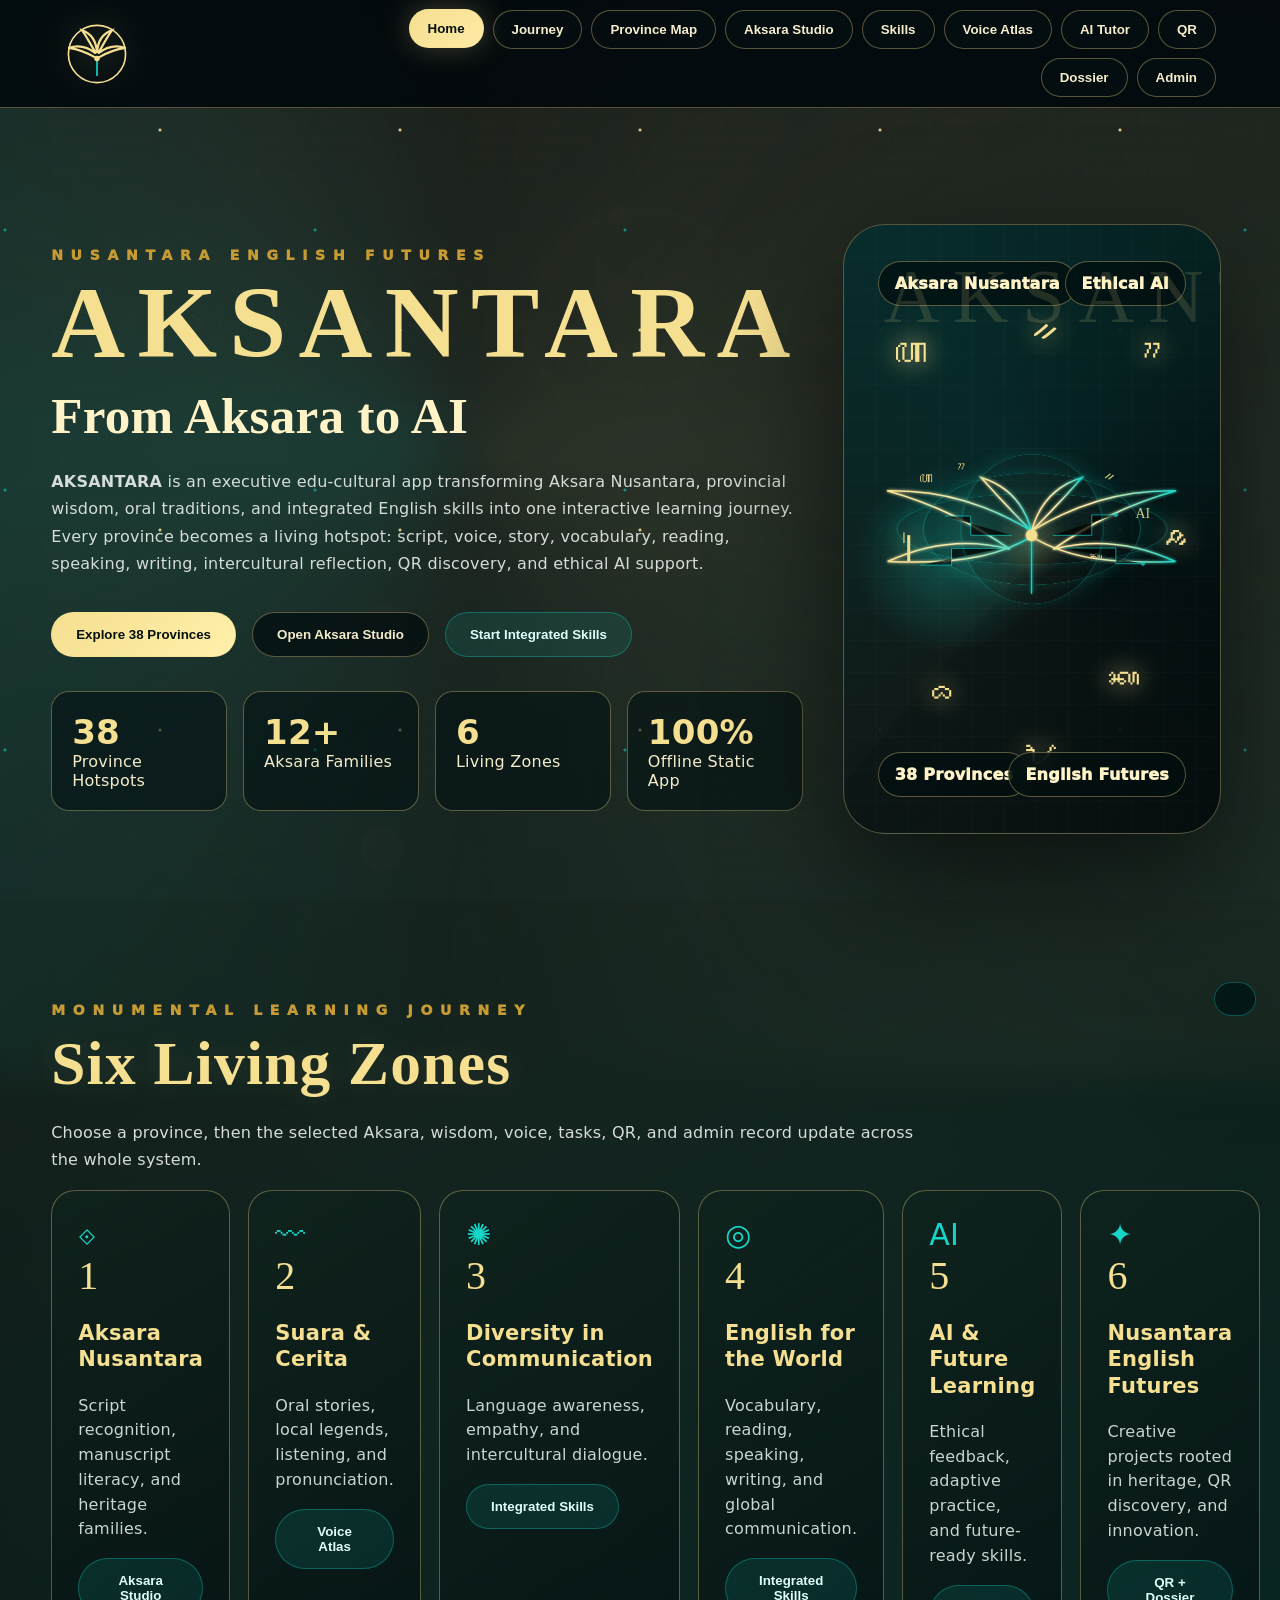
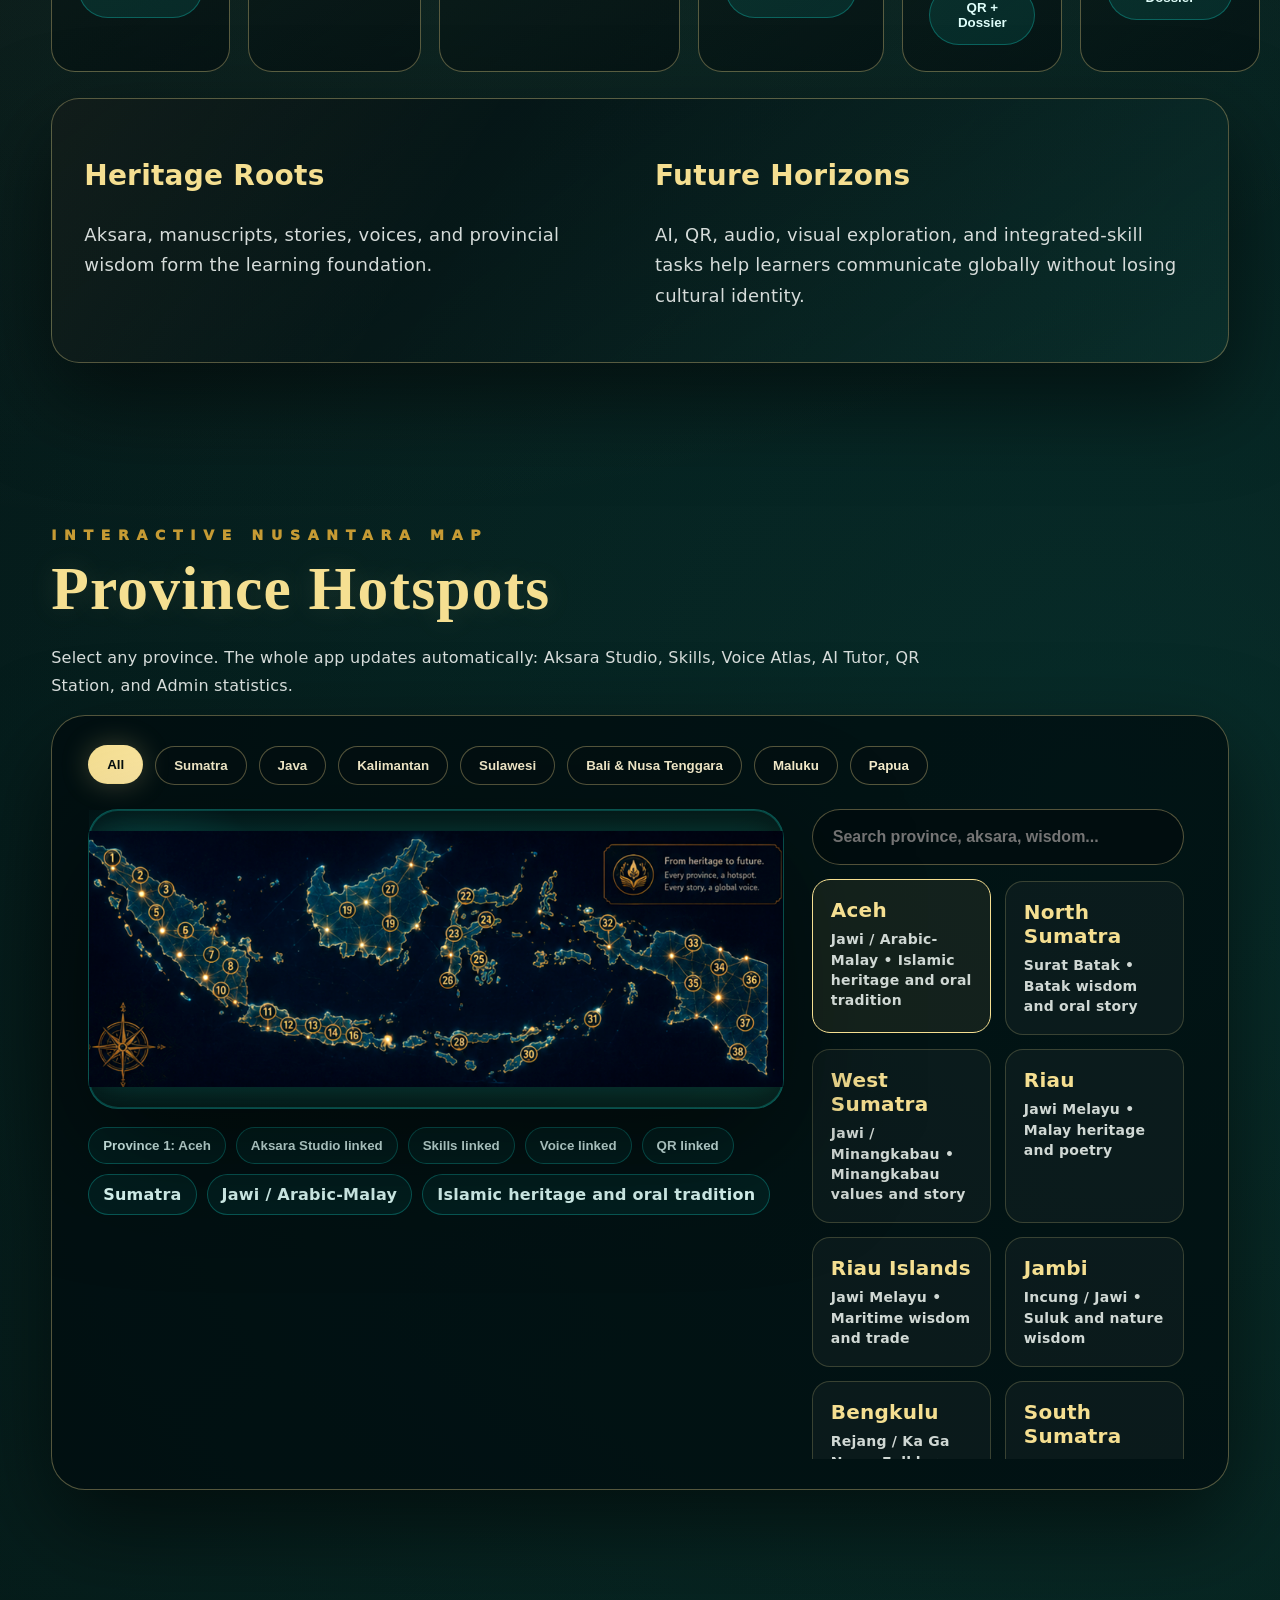
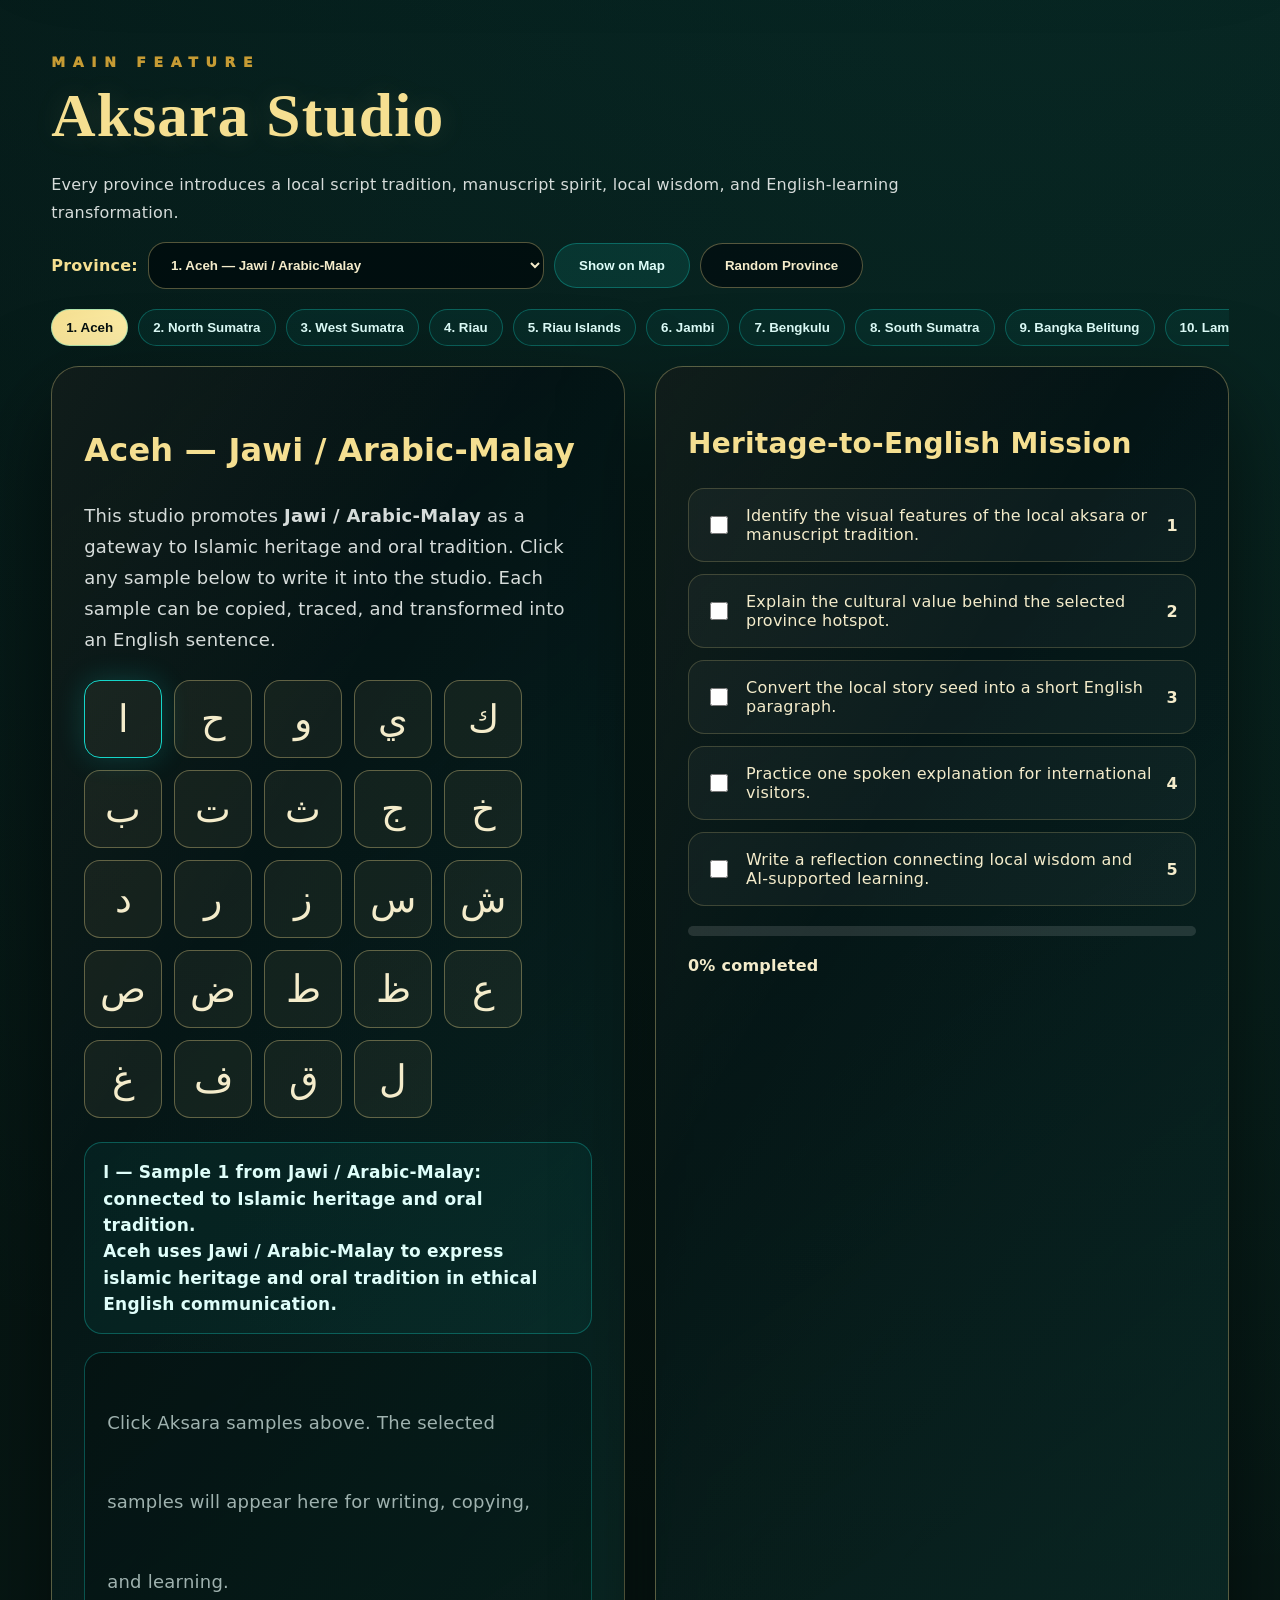
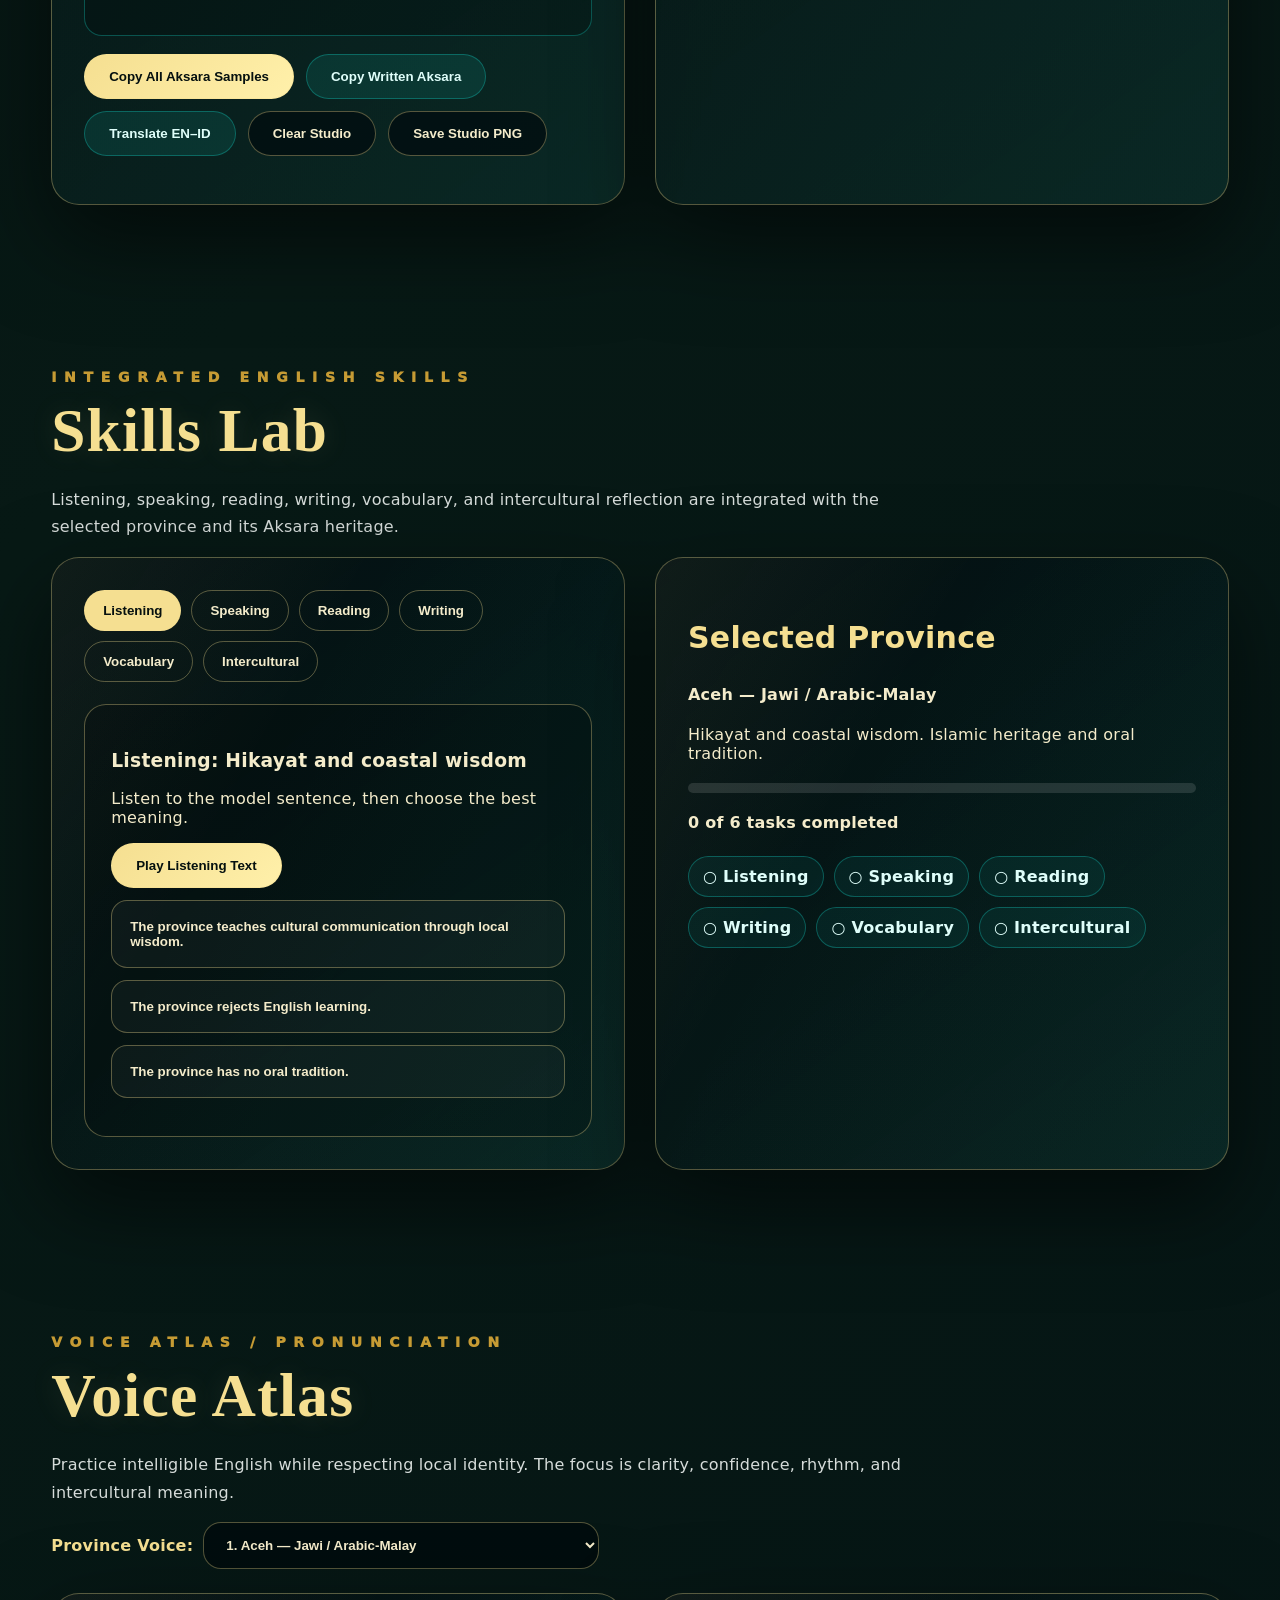
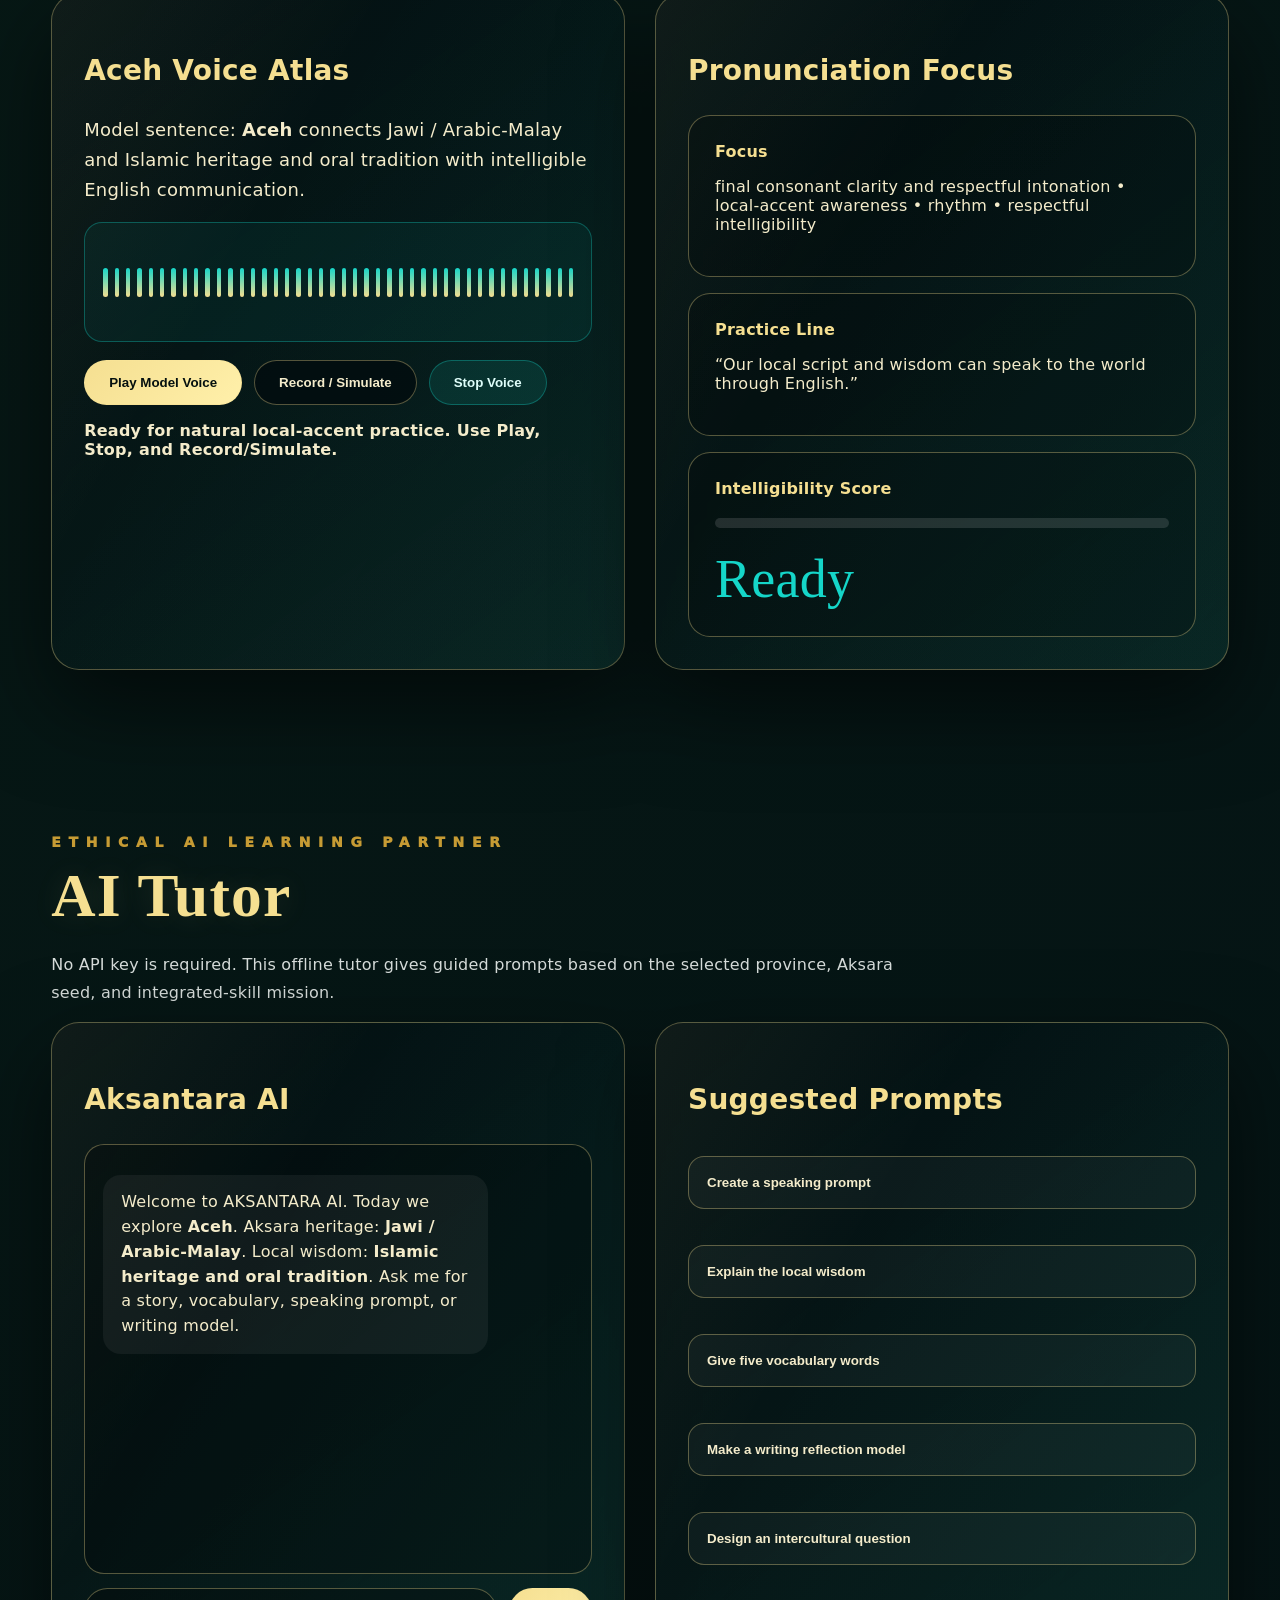
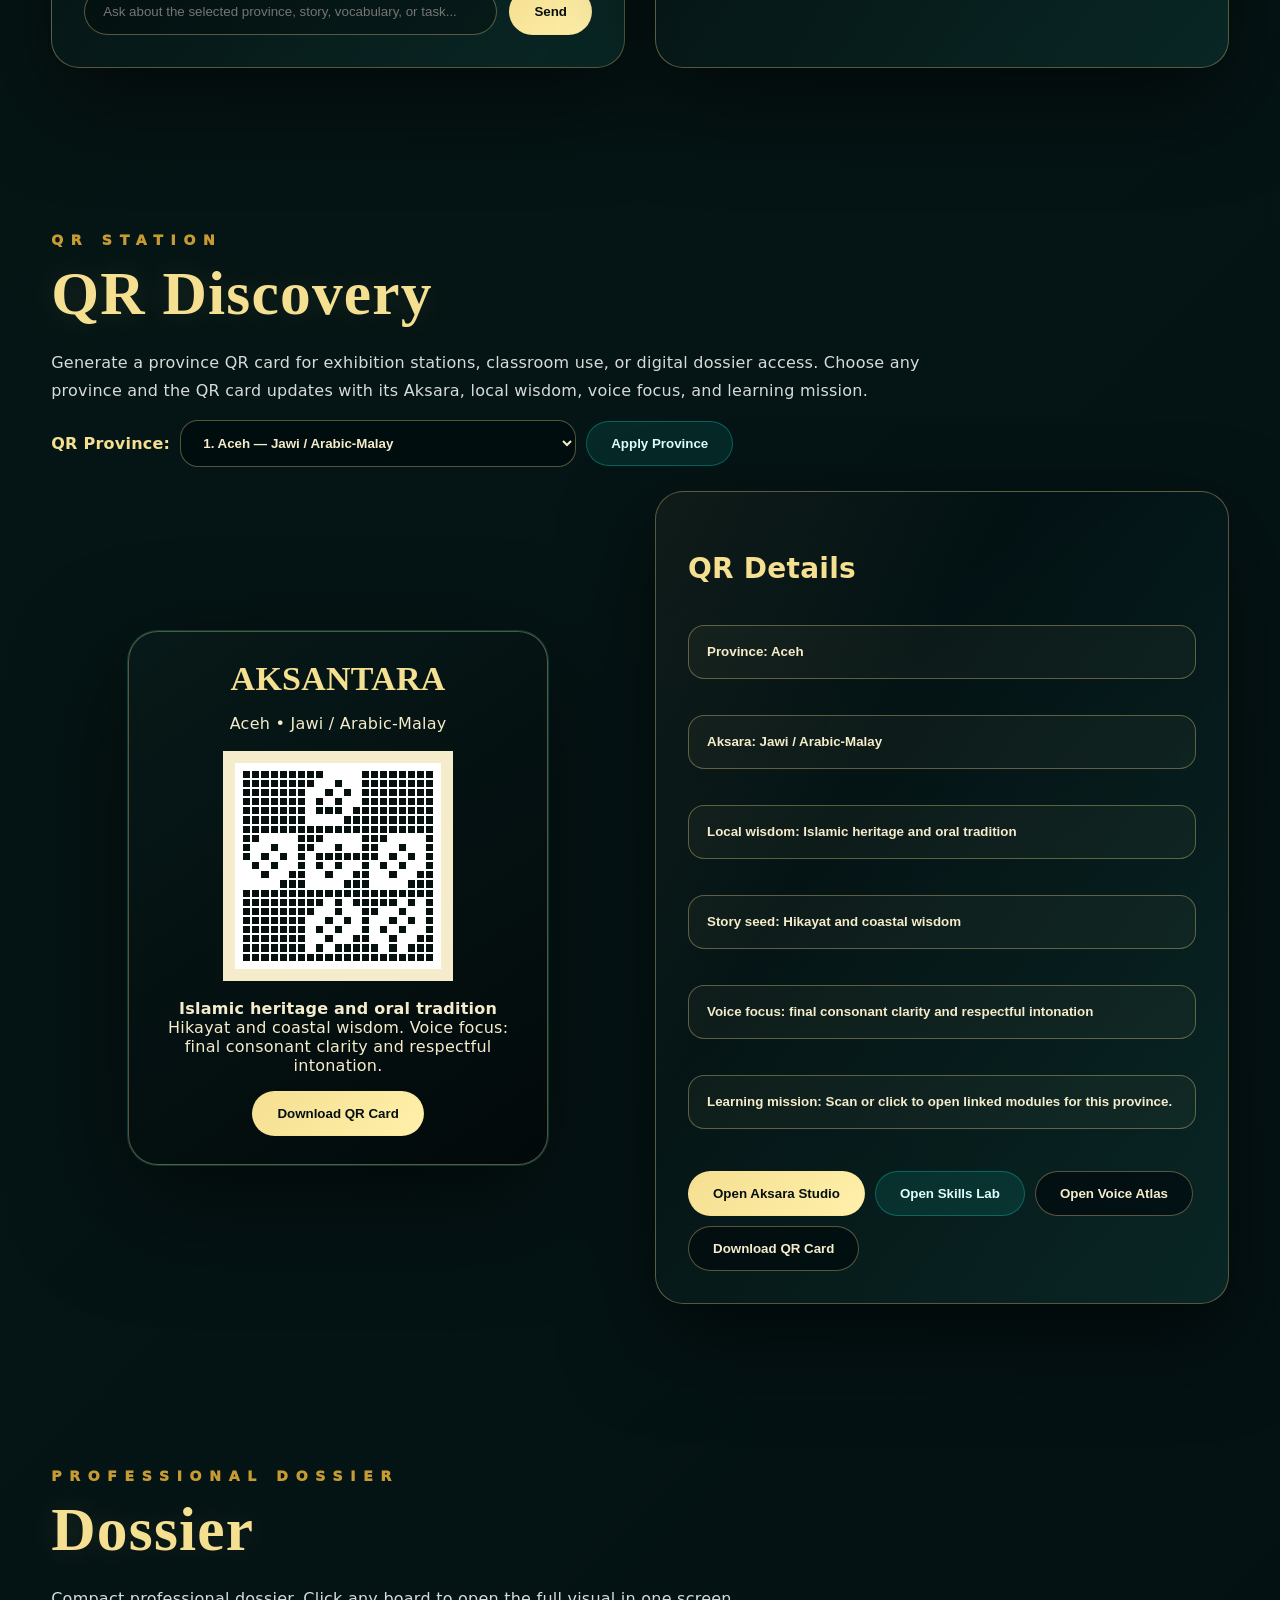
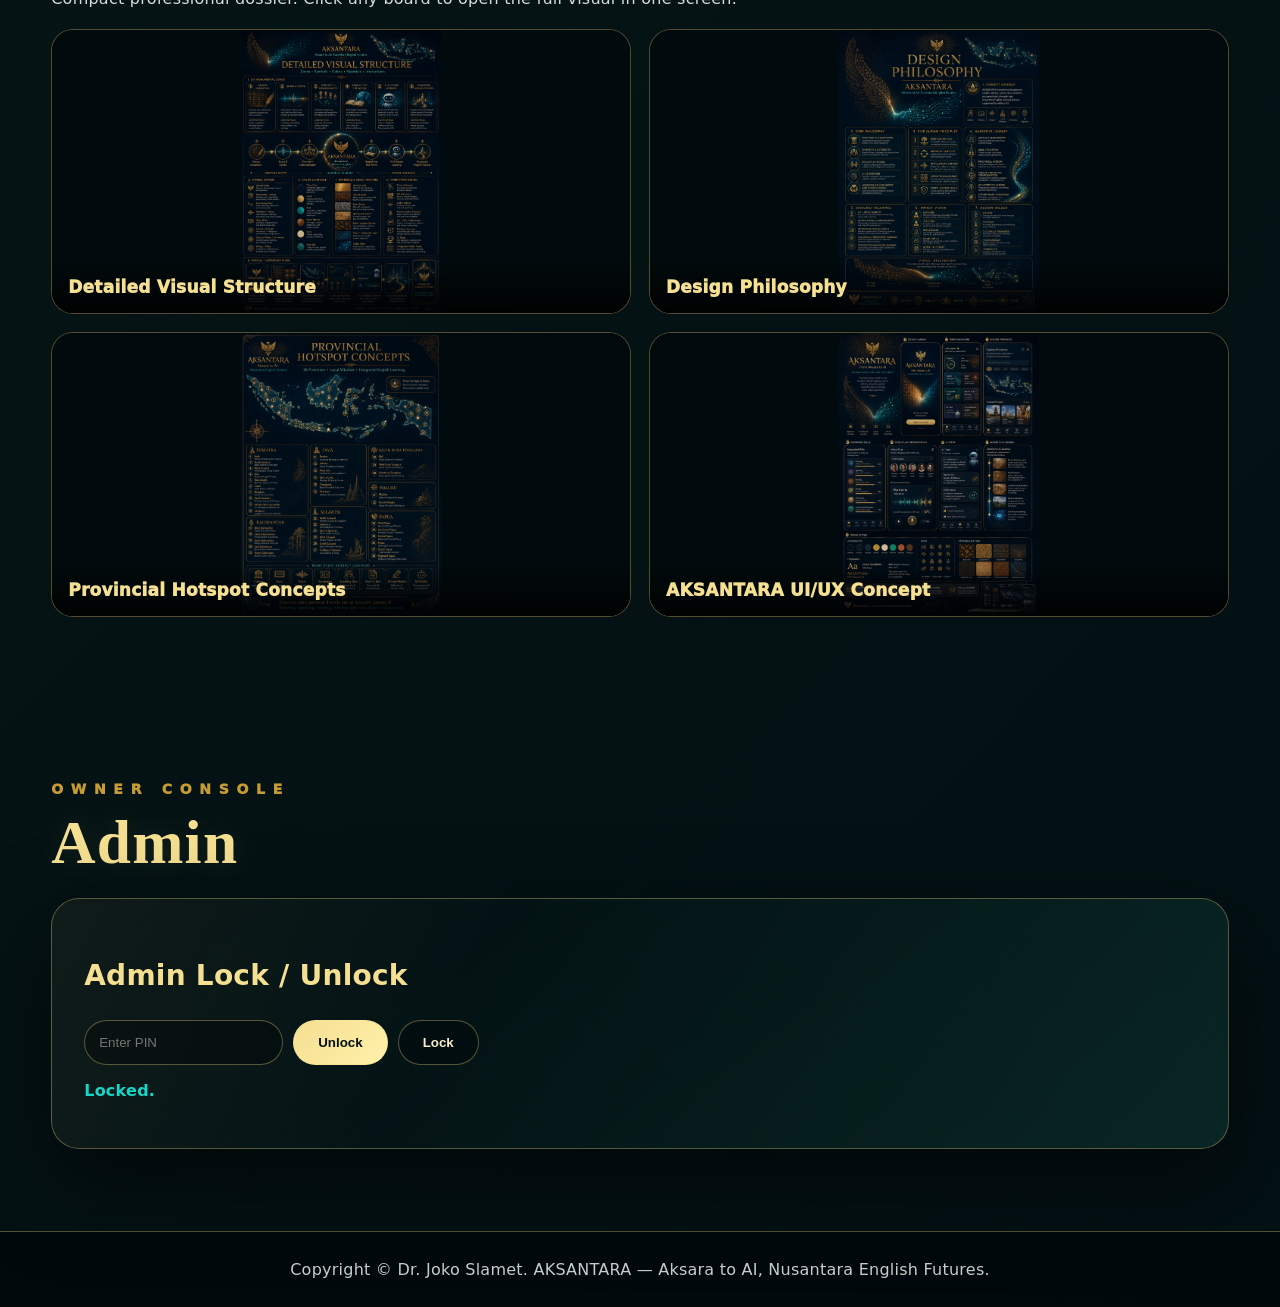
==== commit 9cb17b4e: "Add files via upload" ====
--- a/index.html
+++ b/index.html
@@ -32,12 +32,15 @@
 @media(max-width:1100px){.mapLayout{grid-template-columns:1fr!important}.mapImgWrap{aspect-ratio:1800/772!important}.dossierGrid{grid-template-columns:1fr 1fr!important}.originalLogo{width:158px!important}.heroVisual{min-height:420px}}
 @media(max-width:680px){.dossierGrid{grid-template-columns:1fr!important}.title,.title.small{font-size:40px!important}.mapStage{padding:18px!important}.hotspot{width:20px;height:20px}.hotspot:after{font-size:7px}}
 
+
+/* ===== Executive final visual fixes ===== */
+body::before{content:'';position:fixed;inset:0;z-index:-4;pointer-events:none;background:linear-gradient(180deg,rgba(1,8,12,.86),rgba(1,8,12,.9)),url('assets/visual-structure.png') center/cover no-repeat;opacity:.16;mix-blend-mode:screen}.brandExecutive{min-width:310px}.aksLogoEmblem{width:66px;height:66px;display:grid;place-items:center;filter:drop-shadow(0 0 18px rgba(245,223,145,.25))}.brandExecutive .brandText strong{font-size:26px;letter-spacing:.36em;color:#f5df91;text-shadow:0 0 14px rgba(245,223,145,.25)}.brandExecutive .brandText span{font-size:13px;letter-spacing:.5em}.heroVisual5D{background:radial-gradient(circle at 50% 52%,rgba(245,223,145,.22),transparent 10%),radial-gradient(circle at 28% 55%,rgba(21,214,201,.26),transparent 22%),linear-gradient(145deg,rgba(5,25,26,.96),rgba(0,7,10,.92))!important}.heroVisual5D::before{background:repeating-linear-gradient(90deg,rgba(255,255,255,.032) 0 1px,transparent 1px 32px),repeating-linear-gradient(0deg,rgba(255,255,255,.025) 0 1px,transparent 1px 32px),radial-gradient(circle at 50% 50%,rgba(245,223,145,.08),transparent 28%)!important}.visualGridLayer{position:absolute;inset:0;background:conic-gradient(from 220deg at 50% 55%,rgba(245,223,145,.08),rgba(21,214,201,.16),transparent,rgba(245,223,145,.06));animation:spin 34s linear infinite;opacity:.65}.scriptRain span{position:absolute;color:#f5df91;font-family:serif;font-size:34px;text-shadow:0 0 24px #f5df91;animation:floatGlyph 8s ease-in-out infinite}.scriptRain span:nth-child(1){left:14%;top:18%}.scriptRain span:nth-child(2){left:77%;top:18%;animation-delay:.5s}.scriptRain span:nth-child(3){left:23%;top:74%;animation-delay:1s}.scriptRain span:nth-child(4){left:70%;top:72%;animation-delay:1.5s}.scriptRain span:nth-child(5){left:50%;top:14%;animation-delay:2s}.scriptRain span:nth-child(6){left:16%;top:50%;animation-delay:2.5s}.scriptRain span:nth-child(7){left:84%;top:48%;animation-delay:3s}.scriptRain span:nth-child(8){left:48%;top:84%;animation-delay:3.5s}@keyframes floatGlyph{50%{transform:translateY(-20px) scale(1.1);opacity:.55}}.wingSystem{position:absolute;inset:0;display:grid;place-items:center}.wingSystem svg{width:88%;max-width:780px}.visualOrbit{position:absolute;left:50%;top:50%;border:1px solid rgba(21,214,201,.34);border-radius:50%;transform:translate(-50%,-50%) rotateX(70deg);box-shadow:0 0 35px rgba(21,214,201,.14)}.orbitOne{width:72%;height:34%;animation:spin 18s linear infinite}.orbitTwo{width:58%;height:54%;animation:spin 24s linear reverse infinite}.orbitThree{width:38%;height:72%;animation:spin 20s linear infinite}.visualPill{position:absolute;border:1px solid rgba(245,223,145,.35);background:rgba(2,14,15,.74);backdrop-filter:blur(10px);border-radius:999px;padding:12px 16px;font-weight:950;color:#fff3c7}.leftTop{left:34px;top:36px}.rightTop{right:34px;top:36px}.leftBottom{left:34px;bottom:36px}.rightBottom{right:34px;bottom:36px}.holoTitle,.visualBadge{display:none!important}.mapMeta .chip{cursor:pointer}.aksaraWorkspace{min-height:180px;border:1px solid var(--line2);border-radius:18px;background:rgba(0,0,0,.20);padding:22px;font-size:44px;line-height:1.8;font-family:Georgia,serif;color:#fff3c7;margin:18px 0}.aksaraWorkspace span{font-size:42px}.qrDetailItem{cursor:pointer;transition:.18s}.qrDetailItem:hover{border-color:var(--teal)!important;transform:translateY(-2px);background:rgba(21,214,201,.08)!important}.qrActions{display:flex;flex-wrap:wrap;gap:10px;margin-top:18px}.adminDesigner{margin-top:28px;border:1px solid var(--line);border-radius:24px;padding:24px;background:rgba(0,0,0,.16)}.adminDesigner h3{color:var(--gold);font-size:28px;margin:0 0 8px}.mutedText{color:#c4cfcc;line-height:1.6}.adminForm{display:grid;grid-template-columns:repeat(2,1fr);gap:12px;margin-top:18px}.adminForm input,.adminForm textarea{border:1px solid var(--line);background:rgba(1,9,12,.85);color:var(--ivory);border-radius:16px;padding:14px;font-weight:750}.adminForm textarea{grid-column:1/-1;min-height:110px}.adminButtons{display:flex;gap:12px;flex-wrap:wrap;margin-top:16px}.aiChat{height:min(48vh,430px)}#promptButtons{grid-template-columns:1fr}.dossierGrid{grid-template-columns:repeat(2,minmax(0,1fr))!important}.boardCard{height:calc((100vh - 330px)/2);min-height:220px!important;max-height:320px!important}.boardCard img{object-fit:contain!important;background:#020b0e}@media(max-width:900px){.brandExecutive{min-width:auto}.brandExecutive .brandText strong{font-size:18px}.aksLogoEmblem{width:50px;height:50px}.adminForm{grid-template-columns:1fr}.dossierGrid{grid-template-columns:1fr!important}.boardCard{height:260px}.inputRow{flex-direction:column}.heroVisual5D{min-height:430px}.visualPill{font-size:12px}}
 </style>
 </head>
 <body>
 <div class="aurora"></div><div class="grain"></div><div class="stars"></div>
 <header class="header">
-<a class="brand" href="#home" data-go="home" aria-label="AKSANTARA Home"><span class="logoMark originalLogo"><img src="assets/aksantara-logo-reference.png" alt="AKSANTARA logo"></span><span class="brandText"><strong>AKSANTARA</strong><span>Aksara to AI</span></span></a>
+<a class="brand brandExecutive" href="#home" data-go="home" aria-label="AKSANTARA Home"><span class="aksLogoEmblem" aria-hidden="true"><svg viewBox="0 0 120 120"><circle cx="60" cy="60" r="52" fill="none" stroke="#f5df91" stroke-width="3"/><path d="M60 68 C38 55 24 51 8 49 C26 43 43 47 58 59 C49 43 42 30 33 17 C50 23 59 38 60 58 C61 38 70 23 87 17 C78 30 71 43 62 59 C77 47 94 43 112 49 C96 51 82 55 60 68Z" fill="none" stroke="#f5df91" stroke-width="4" stroke-linecap="round"/><path d="M60 69v31" stroke="#15d6c9" stroke-width="3"/><circle cx="60" cy="68" r="5" fill="#f5df91"/></svg></span><span class="brandText"><strong>AKSANTARA</strong><span>Aksara to AI</span></span></a>
 <button class="pillBtn menuBtn" id="menuBtn">Menu</button>
 <nav class="nav" id="nav">
 <button data-go="home" class="active">Home</button><button data-go="journey">Journey</button><button data-go="map">Province Map</button><button data-go="studio">Aksara Studio</button><button data-go="skills">Skills</button><button data-go="voice">Voice Atlas</button><button data-go="ai">AI Tutor</button><button data-go="qr">QR</button><button data-go="dossier">Dossier</button><button data-go="admin">Admin</button>
@@ -46,17 +49,38 @@
 <main>
 <section class="wrap hero" id="home">
 <div><div class="eyebrow">Nusantara English Futures</div><h1>AKSANTARA</h1><h2>From Aksara to AI</h2><p class="lead"><b>AKSANTARA</b> is an executive edu-cultural app transforming Aksara Nusantara, provincial wisdom, oral traditions, and integrated English skills into one interactive learning journey. Every province becomes a living hotspot: script, voice, story, vocabulary, reading, speaking, writing, intercultural reflection, QR discovery, and ethical AI support.</p><div class="heroActions"><button class="btn primary" data-go="map">Explore 38 Provinces</button><button class="btn" data-go="studio">Open Aksara Studio</button><button class="btn teal" data-go="skills">Start Integrated Skills</button></div><div class="stats"><div class="stat"><b>38</b><span>Province Hotspots</span></div><div class="stat"><b>12+</b><span>Aksara Families</span></div><div class="stat"><b>6</b><span>Living Zones</span></div><div class="stat"><b>100%</b><span>Offline Static App</span></div></div></div>
-<div class="heroVisual" aria-label="AKSANTARA 5D executive visual concept"><div class="portalRing"></div><div class="beam"></div><div class="garudaPulse"><svg viewBox="0 0 900 420"><path d="M446 210c-114-58-231-105-392-104 132 38 228 93 324 158-97-20-202-9-322 35 151 9 274 12 396-46 122 58 245 55 396 46-120-44-225-55-322-35 96-65 192-120 324-158-161-1-278 46-392 104Z" fill="none" stroke="#f5df91" stroke-width="5" opacity=".86"/><path d="M446 210c-49-39-94-81-141-126 70 17 116 52 141 126Zm12 0c49-39 94-81 141-126-70 17-116 52-141 126Z" fill="none" stroke="#15d6c9" stroke-width="5" opacity=".9"/><circle cx="452" cy="225" r="18" fill="#f5df91"/><path d="M452 245v120" stroke="#15d6c9" stroke-width="4"/></svg></div><div class="aksaraConstellation"><span class="glyphOrb">ꦲ</span><span class="glyphOrb">ᮊ</span><span class="glyphOrb">ᯅ</span><span class="glyphOrb">ᬓ</span><span class="glyphOrb">ᨀ</span></div><div class="holoTitle"><b>Aksara Nusantara • Provincial Wisdom • Global English Futures</b><p>Interactive 5D learning architecture with living scripts, voice atlas, QR discovery, and ethical AI support.</p></div></div>
+<div class="heroVisual heroVisual5D" aria-label="AKSANTARA 5D executive visual concept">
+  <div class="visualGridLayer"></div>
+  <div class="scriptRain"><span>ꦲ</span><span>ᮊ</span><span>ᯅ</span><span>ᬓ</span><span>ᨀ</span><span>ا</span><span>𑻠</span><span>ᜀ</span></div>
+  <div class="wingSystem">
+    <svg viewBox="0 0 1100 620" role="img" aria-label="Aksara to AI 5D visual symbol">
+      <defs><linearGradient id="aksGrad" x1="0" y1="0" x2="1" y2="0"><stop offset="0" stop-color="#f5df91"/><stop offset=".48" stop-color="#ffeeb0"/><stop offset="1" stop-color="#15d6c9"/></linearGradient><filter id="glow"><feGaussianBlur stdDeviation="5" result="b"/><feMerge><feMergeNode in="b"/><feMergeNode in="SourceGraphic"/></feMerge></filter></defs>
+      <g filter="url(#glow)" fill="none" stroke="url(#aksGrad)" stroke-width="5" stroke-linecap="round">
+        <path d="M548 314C410 232 260 178 70 182C241 230 360 295 478 376C344 341 210 353 72 417C252 424 414 416 550 334"/>
+        <path d="M552 314C690 232 840 178 1030 182C859 230 740 295 622 376C756 341 890 353 1028 417C848 424 686 416 550 334"/>
+        <path d="M550 316C496 262 445 209 382 138C470 165 525 223 550 316Z"/>
+        <path d="M550 316C604 262 655 209 718 138C630 165 575 223 550 316Z"/>
+        <path d="M550 344v178" stroke="#15d6c9" stroke-width="4"/>
+      </g>
+      <circle cx="550" cy="330" r="19" fill="#f5df91" filter="url(#glow)"/>
+      <g fill="#f5df91" opacity=".9" font-family="Georgia, serif" font-size="46"><text x="180" y="155">ꦲ</text><text x="292" y="118">ᮊ</text><text x="790" y="145">ᨀ</text><text x="895" y="272">AI</text><text x="120" y="355">ا</text><text x="740" y="420">ᬓ</text></g>
+      <g stroke="#15d6c9" stroke-width="3" opacity=".72"><path d="M620 330h130v-68h80"/><path d="M658 372h172v52h90"/><path d="M484 330H348v-64h-86"/><path d="M450 373H284v56H180"/><circle cx="830" cy="262" r="6" fill="#15d6c9"/><circle cx="920" cy="424" r="6" fill="#15d6c9"/></g>
+    </svg>
+  </div>
+  <div class="visualOrbit orbitOne"></div><div class="visualOrbit orbitTwo"></div><div class="visualOrbit orbitThree"></div>
+  <div class="visualPill leftTop">Aksara Nusantara</div><div class="visualPill rightTop">Ethical AI</div><div class="visualPill leftBottom">38 Provinces</div><div class="visualPill rightBottom">English Futures</div>
+</div>
 </section>
-<section class="wrap section" id="journey"><div class="eyebrow">Monumental Learning Journey</div><h2 class="title small">Six Living Zones</h2><p class="lead">The six zones are implemented as connected app modules. Choose a province, then the selected Aksara, wisdom, voice, tasks, QR, and admin record update across the whole system.</p><div class="zoneRow" id="zones"></div><div class="card" style="margin-top:26px"><div class="cardInner grid2"><div><h3 style="color:var(--gold);font-size:28px">Heritage Roots</h3><p class="lead" style="font-size:18px">Aksara, manuscripts, stories, voices, and provincial wisdom form the learning foundation.</p></div><div><h3 style="color:var(--gold);font-size:28px">Future Horizons</h3><p class="lead" style="font-size:18px">AI, QR, audio, visual exploration, and integrated-skill tasks help learners communicate globally without losing cultural identity.</p></div></div></div></section>
+<section class="wrap section" id="journey"><div class="eyebrow">Monumental Learning Journey</div><h2 class="title small">Six Living Zones</h2><p class="lead">Choose a province, then the selected Aksara, wisdom, voice, tasks, QR, and admin record update across the whole system.</p><div class="zoneRow" id="zones"></div><div class="card" style="margin-top:26px"><div class="cardInner grid2"><div><h3 style="color:var(--gold);font-size:28px">Heritage Roots</h3><p class="lead" style="font-size:18px">Aksara, manuscripts, stories, voices, and provincial wisdom form the learning foundation.</p></div><div><h3 style="color:var(--gold);font-size:28px">Future Horizons</h3><p class="lead" style="font-size:18px">AI, QR, audio, visual exploration, and integrated-skill tasks help learners communicate globally without losing cultural identity.</p></div></div></div></section>
 <section class="wrap section" id="map"><div class="eyebrow">Interactive Nusantara Map</div><h2 class="title small">Province Hotspots</h2><p class="lead">Select any province. The whole app updates automatically: Aksara Studio, Skills, Voice Atlas, AI Tutor, QR Station, and Admin statistics.</p><div class="mapStage"><div class="filters" id="filters"></div><div class="mapLayout"><div><div class="mapFrame" id="mapFrame"><div class="mapGlow" id="mapGlow"></div><div class="mapImgWrap"><img src="assets/province-map-full-clean.png" alt="AKSANTARA 4D Nusantara province hotspot map"><div id="hotspots"></div></div></div><div class="mapMeta" id="mapMeta"></div></div><aside class="provincePanel"><input class="search" id="search" placeholder="Search province, aksara, wisdom..."><div class="provGrid" id="provinceCards"></div></aside></div></div></section>
-<section class="wrap section" id="studio"><div class="eyebrow">Main Feature</div><h2 class="title small">Aksara Studio</h2><p class="lead">Every province introduces a local script tradition, manuscript spirit, local wisdom, and English-learning transformation.</p><div class="provSelectBar"><label for="studioSelect" style="font-weight:900;color:var(--gold)">Province:</label><select class="select" id="studioSelect"></select><button class="btn teal" id="openSelectedMap">Show on Map</button><button class="btn" id="randomProvince">Random Province</button></div><div class="quickProvinceRail" id="studioProvinceQuick" aria-label="All province aksara options"></div><div class="grid2"><div class="card"><div class="cardInner"><h3 id="studioTitle" style="color:var(--gold);font-size:32px"></h3><p id="studioDesc" class="lead" style="font-size:18px"></p><div class="scriptSeeds" id="scriptSeeds"></div><div class="seedInfo" id="seedInfo">Click an aksara sample to write it into the studio, copy it, and see its meaning and English sentence.</div><div class="aksaraWorkspace" id="aksaraWorkspace" contenteditable="true" spellcheck="false"></div><canvas class="trace" id="traceCanvas" width="900" height="260"></canvas><div class="studioTools"><button class="btn primary" id="copySeed">Copy All Aksara Samples</button><button class="btn teal" id="copyWorkspace">Copy Written Aksara</button><button class="btn" id="clearTrace">Clear Studio</button><button class="btn" id="saveTrace">Save Studio PNG</button></div><p id="studioStatus" style="color:var(--teal);font-weight:900"></p></div></div><div class="card"><div class="cardInner"><h3 style="color:var(--gold);font-size:28px">Heritage-to-English Mission</h3><div class="mission" id="missions"></div><div class="progress"><span id="missionProgress"></span></div><b id="missionText">0% completed</b></div></div></div></section>
+<section class="wrap section" id="studio"><div class="eyebrow">Main Feature</div><h2 class="title small">Aksara Studio</h2><p class="lead">Every province introduces a local script tradition, manuscript spirit, local wisdom, and English-learning transformation.</p><div class="provSelectBar"><label for="studioSelect" style="font-weight:900;color:var(--gold)">Province:</label><select class="select" id="studioSelect"></select><button class="btn teal" id="openSelectedMap">Show on Map</button><button class="btn" id="randomProvince">Random Province</button></div><div class="quickProvinceRail" id="studioProvinceQuick" aria-label="All province aksara options"></div><div class="grid2"><div class="card"><div class="cardInner"><h3 id="studioTitle" style="color:var(--gold);font-size:32px"></h3><p id="studioDesc" class="lead" style="font-size:18px"></p><div class="scriptSeeds" id="scriptSeeds"></div><div class="seedInfo" id="seedInfo">Click an aksara sample to write it into the studio, copy it, and see its meaning and English sentence.</div><div class="aksaraWorkspace" id="aksaraWorkspace" contenteditable="true" spellcheck="false"></div><canvas class="trace" id="traceCanvas" width="900" height="260"></canvas><div class="studioTools"><button class="btn primary" id="copySeed">Copy All Aksara Samples</button><button class="btn teal" id="copyWorkspace">Copy Written Aksara</button><button class="btn teal" id="translateStudio">Translate EN–ID</button><button class="btn" id="clearTrace">Clear Studio</button><button class="btn" id="saveTrace">Save Studio PNG</button></div><p id="studioStatus" style="color:var(--teal);font-weight:900"></p></div></div><div class="card"><div class="cardInner"><h3 style="color:var(--gold);font-size:28px">Heritage-to-English Mission</h3><div class="mission" id="missions"></div><div class="progress"><span id="missionProgress"></span></div><b id="missionText">0% completed</b></div></div></div></section>
 <section class="wrap section" id="skills"><div class="eyebrow">Integrated English Skills</div><h2 class="title small">Skills Lab</h2><p class="lead">Listening, speaking, reading, writing, vocabulary, and intercultural reflection are integrated with the selected province and its Aksara heritage.</p><div class="grid2"><div class="card"><div class="cardInner"><div class="tabs" id="skillTabs"></div><div class="taskBox" id="taskBox"></div></div></div><div class="card"><div class="cardInner"><h3 style="color:var(--gold);font-size:30px">Selected Province</h3><div id="skillSummary"></div><div class="progress"><span id="skillProgress"></span></div><b id="skillDone">0 of 6 tasks completed</b><div id="skillBadges" class="mapMeta" style="margin-top:24px"></div></div></div></div></section>
 <section class="wrap section" id="voice"><div class="eyebrow">Voice Atlas / Pronunciation</div><h2 class="title small">Voice Atlas</h2><p class="lead">Practice intelligible English while respecting local identity. The focus is clarity, confidence, rhythm, and intercultural meaning.</p><div class="provSelectBar"><label for="voiceSelect" style="font-weight:900;color:var(--gold)">Province Voice:</label><select class="select" id="voiceSelect"></select></div><div class="grid2"><div class="card"><div class="cardInner"><h3 id="voiceTitle" style="color:var(--gold);font-size:28px"></h3><p id="voiceSentence" style="font-size:18px;line-height:1.65"></p><div class="voiceWave" id="voiceWave"></div><div style="display:flex;gap:12px;flex-wrap:wrap;margin-top:18px"><button class="btn primary" id="playVoice">Play Model Voice</button><button class="btn" id="recordVoice">Record / Simulate</button><button class="btn teal" id="stopVoice">Stop Voice</button></div><p id="voiceStatus" style="font-weight:900"></p></div></div><div class="card"><div class="cardInner"><h3 style="color:var(--gold);font-size:28px">Pronunciation Focus</h3><div class="taskBox" style="min-height:auto"><b style="color:var(--gold)">Focus</b><p id="pronFocus"></p></div><div class="taskBox" style="min-height:auto;margin-top:16px"><b style="color:var(--gold)">Practice Line</b><p>“Our local script and wisdom can speak to the world through English.”</p></div><div class="taskBox" style="min-height:auto;margin-top:16px"><b style="color:var(--gold)">Intelligibility Score</b><div class="progress"><span id="voiceScoreBar"></span></div><span class="score" id="voiceScore">Ready</span></div></div></div></div></section>
 <section class="wrap section" id="ai"><div class="eyebrow">Ethical AI Learning Partner</div><h2 class="title small">AI Tutor</h2><p class="lead">No API key is required. This offline tutor gives guided prompts based on the selected province, Aksara seed, and integrated-skill mission.</p><div class="grid2"><div class="card"><div class="cardInner"><h3 style="color:var(--gold);font-size:28px">Aksantara AI</h3><div class="aiChat" id="chat"></div><div class="inputRow"><input id="aiInput" placeholder="Ask about the selected province, story, vocabulary, or task..."><button class="btn primary" id="aiSend">Send</button></div></div></div><div class="card"><div class="cardInner"><h3 style="color:var(--gold);font-size:28px">Suggested Prompts</h3><div class="mission" id="promptButtons"></div></div></div></div></section>
 <section class="wrap section" id="qr"><div class="eyebrow">QR Station</div><h2 class="title small">QR Discovery</h2><p class="lead">Generate a province QR card for exhibition stations, classroom use, or digital dossier access. Choose any province and the QR card updates with its Aksara, local wisdom, voice focus, and learning mission.</p><div class="provSelectBar"><label for="qrSelect" style="font-weight:900;color:var(--gold)">QR Province:</label><select class="select" id="qrSelect"></select><button class="btn teal" id="qrApply">Apply Province</button></div><div class="grid2"><div class="qrCard" id="qrCard"><h3 style="font-family:var(--serif);font-size:34px;color:var(--gold);margin:0">AKSANTARA</h3><p id="qrProvince"></p><div class="fakeQR" id="fakeQR"></div><p id="qrCaption"></p><button class="btn primary" id="downloadQR">Download QR Card</button></div><div class="card"><div class="cardInner"><h3 style="color:var(--gold);font-size:28px">QR Details</h3><div id="qrDetails" class="mission"></div></div></div></div></section>
 <section class="wrap section" id="dossier"><div class="eyebrow">Professional Dossier</div><h2 class="title small">Dossier</h2><p class="lead">Compact professional dossier. Click any board to open the full visual in one screen.</p><div class="dossierGrid"><div class="boardCard" data-img="assets/visual-structure.png"><img src="assets/visual-structure.png" alt="Detailed visual structure board"><div>Detailed Visual Structure</div></div><div class="boardCard" data-img="assets/design-philosophy.png"><img src="assets/design-philosophy.png" alt="Design philosophy board"><div>Design Philosophy</div></div><div class="boardCard" data-img="assets/province-board.png"><img src="assets/province-board.png" alt="Provincial hotspot concepts board"><div>Provincial Hotspot Concepts</div></div><div class="boardCard" data-img="assets/aksantara-board.png"><img src="assets/aksantara-board.png" alt="AKSANTARA app concept board"><div>AKSANTARA UI/UX Concept</div></div></div></section>
-<section class="wrap section" id="admin"><div class="eyebrow">Owner Console</div><h2 class="title small">Admin</h2><div class="card adminBox locked" id="adminBox"><div class="cardInner"><h3 style="color:var(--gold);font-size:28px">Admin Lock / Unlock</h3><div class="pinRow"><input id="pin" type="password" placeholder="Enter PIN"><button class="btn primary" id="unlock">Unlock</button><button class="btn" id="lock">Lock</button></div><p id="adminStatus" style="font-weight:900;color:var(--teal)">Locked.</p><div class="adminContent"><div class="grid3" style="margin-top:24px"><div class="stat"><b id="adminProvince">Aceh</b><span>Selected Province</span></div><div class="stat"><b id="adminCompleted">0/11</b><span>Completed Actions</span></div><div class="stat"><b id="adminLast">Ready</b><span>System Status</span></div></div><div style="margin-top:24px;display:flex;gap:12px;flex-wrap:wrap"><button class="btn" id="resetApp">Reset Local Progress</button><button class="btn" id="exportState">Export State JSON</button></div></div></div></div></section>
+<section class="wrap section" id="admin"><div class="eyebrow">Owner Console</div><h2 class="title small">Admin</h2><div class="card adminBox locked" id="adminBox"><div class="cardInner"><h3 style="color:var(--gold);font-size:28px">Admin Lock / Unlock</h3><div class="pinRow"><input id="pin" type="password" placeholder="Enter PIN"><button class="btn primary" id="unlock">Unlock</button><button class="btn" id="lock">Lock</button></div><p id="adminStatus" style="font-weight:900;color:var(--teal)">Locked.</p><div class="adminContent"><div class="grid3 adminStats" style="margin-top:24px"><div class="stat"><b id="adminProvince">Aceh</b><span>Selected Province</span></div><div class="stat"><b id="adminCompleted">0/11</b><span>Completed Actions</span></div><div class="stat"><b id="adminLast">Ready</b><span>System Status</span></div></div>
+<div class="adminDesigner"><h3>Content Designer</h3><p class="mutedText">Create, update, or hide province content locally. Changes are saved in this browser and can be exported as JSON.</p><div class="adminForm"><input id="admName" placeholder="Province / feature title"><input id="admAksara" placeholder="Aksara family"><input id="admWisdom" placeholder="Local wisdom"><input id="admStory" placeholder="Story seed"><input id="admFocus" placeholder="Voice / pronunciation focus"><textarea id="admNotes" placeholder="Additional learning notes, symbols, or instructions"></textarea></div><div class="adminButtons"><button class="btn primary" id="adminLoadSelected">Load Selected</button><button class="btn teal" id="adminSaveProvince">Save / Update Content</button><button class="btn" id="adminAddCustom">Add Custom Card</button><button class="btn" id="adminRemoveCustom">Remove Custom Card</button><button class="btn" id="resetApp">Reset Local Progress</button><button class="btn" id="exportState">Export State JSON</button></div><div id="adminEditorLog" class="seedInfo">Ready for content design.</div></div></div></div></div></section>
 </main>
 <footer class="footer">Copyright © Dr. Joko Slamet. AKSANTARA — Aksara to AI, Nusantara English Futures.</footer>
 <div class="modal" id="modal"><button class="btn close" id="closeModal">Close</button><img id="modalImg" alt="Full dossier board"></div><div class="toast" id="toast"></div>
@@ -128,7 +152,19 @@
 const oldWire=wire; wire=function(){oldWire(); if($('#copyWorkspace'))$('#copyWorkspace').onclick=()=>{navigator.clipboard?.writeText($('#aksaraWorkspace').textContent.trim());toast('Written Aksara copied.')}; const oldClear=$('#clearTrace').onclick; $('#clearTrace').onclick=()=>{if($('#aksaraWorkspace'))$('#aksaraWorkspace').innerHTML=''; const c=$('#traceCanvas'),ctx=c.getContext('2d');ctx.clearRect(0,0,c.width,c.height);toast('Studio cleared.')}; $('#saveTrace').onclick=()=>{const text=($('#aksaraWorkspace')?.textContent||'').trim()||p().aksara; const svg=`<svg xmlns="http://www.w3.org/2000/svg" width="1200" height="700"><rect width="100%" height="100%" fill="#041012"/><rect x="40" y="40" width="1120" height="620" rx="34" fill="#071915" stroke="#f5df91"/><text x="600" y="120" fill="#f5df91" font-size="42" font-family="Georgia" text-anchor="middle">AKSANTARA Aksara Studio</text><text x="600" y="190" fill="#15d6c9" font-size="28" font-family="Arial" text-anchor="middle">${p().name} • ${p().aksara}</text><text x="600" y="390" fill="#fff3c7" font-size="96" font-family="Georgia" text-anchor="middle">${text.replace(/[&<>]/g,'')}</text><text x="600" y="590" fill="#d6dcda" font-size="24" font-family="Arial" text-anchor="middle">${p().wisdom}</text></svg>`;const blob=new Blob([svg],{type:'image/svg+xml'});const a=document.createElement('a');a.href=URL.createObjectURL(blob);a.download=`AKSANTARA-${p().name}-Aksara-Studio.svg`;a.click()}; if($('#stopVoice'))$('#stopVoice').onclick=()=>{speechSynthesis.cancel();$('#voiceStatus').textContent='Voice stopped.'}};
 updateVoice=function(){const pr=p();$('#voiceSelect').value=pr.n;$('#voiceTitle').textContent=`${pr.name} Voice Atlas`;$('#voiceSentence').innerHTML=`Model sentence: <b>${pr.name}</b> connects ${pr.aksara} and ${pr.wisdom} with intelligible English communication.`;$('#pronFocus').textContent=`${pr.focus} • local-accent awareness • rhythm • respectful intelligibility`;$('#voiceStatus').textContent='Ready for natural local-accent practice. Use Play, Stop, and Record/Simulate.';$('#voiceScore').textContent='Ready';$('#voiceScoreBar').style.width='0%';$('#voiceWave').innerHTML=Array.from({length:42},(_,i)=>`<span class="bar" style="animation-delay:${(i%7)*.08}s"></span>`).join('')};
 
-function init(){load();renderZones();renderFilters();renderSelects();renderSkillTabs();wire();setupTrace();updateAll();}
+
+/* ===== Executive responsive and feature completion patch ===== */
+function applyCustomEdits(){try{const edits=JSON.parse(localStorage.getItem('aksantaraCustomContent')||'{}');for(const [num,ed] of Object.entries(edits)){const pr=provinces.find(x=>x.n==num);if(pr)Object.assign(pr,ed)}}catch(e){}}
+function adminLoadSelected(){const pr=p();$('#admName').value=pr.name;$('#admAksara').value=pr.aksara;$('#admWisdom').value=pr.wisdom;$('#admStory').value=pr.story;$('#admFocus').value=pr.focus;$('#admNotes').value=pr.notes||'';$('#adminEditorLog').textContent='Selected content loaded for editing: '+pr.name;}
+function adminSaveProvince(){const pr=p();const edits=JSON.parse(localStorage.getItem('aksantaraCustomContent')||'{}');edits[pr.n]={name:$('#admName').value||pr.name,aksara:$('#admAksara').value||pr.aksara,wisdom:$('#admWisdom').value||pr.wisdom,story:$('#admStory').value||pr.story,focus:$('#admFocus').value||pr.focus,notes:$('#admNotes').value||''};localStorage.setItem('aksantaraCustomContent',JSON.stringify(edits));applyCustomEdits();updateAll();$('#adminEditorLog').textContent='Saved and applied to the app: '+p().name;toast('Admin content saved.');}
+function translateStudio(){const pr=p();const written=($('#aksaraWorkspace').textContent||'').trim();const meaning=$('#seedInfo').textContent.replace(/\s+/g,' ').trim();const en=`${pr.name} uses ${pr.aksara} to express ${pr.wisdom.toLowerCase()} through ethical English communication.`;const id=`${pr.name} menggunakan ${pr.aksara} untuk mengekspresikan ${pr.wisdom.toLowerCase()} melalui komunikasi bahasa Inggris yang etis.`;$('#seedInfo').innerHTML=`<b>Written Aksara:</b> ${written||'No aksara selected yet.'}<br><b>English:</b> ${en}<br><b>Bahasa Indonesia:</b> ${id}<br><b>Meaning:</b> ${meaning}`;toast('English–Indonesia translation generated.');}
+function setupProvinceActionDelegation(){document.addEventListener('click',e=>{const nav=e.target.closest('.mapMeta [data-go], .zone [data-go], .heroActions [data-go], .nav [data-go], .brand[data-go]');if(nav){go(nav.dataset.go);return}const c=e.target.closest('[data-prov]');if(c){setProvince(c.dataset.prov);return}const q=e.target.closest('[data-qr-action]');if(q){const act=q.dataset.qrAction;if(act==='studio')go('studio');if(act==='skills')go('skills');if(act==='voice')go('voice');if(act==='ai')go('ai');if(act==='download')downloadQR();return}})}
+const oldUpdateQR2=updateQR;updateQR=function(){oldUpdateQR2();const pr=p();const d=$('#qrDetails'); if(d){d.innerHTML=[['Province',pr.name],['Aksara',pr.aksara],['Local wisdom',pr.wisdom],['Story seed',pr.story],['Voice focus',pr.focus],['Learning mission','Scan or click to open linked modules for this province.']].map(([a,b])=>`<button class="option qrDetailItem" data-qr-action="${a==='Aksara'?'studio':a==='Voice focus'?'voice':a==='Learning mission'?'skills':'ai'}"><b>${a}:</b> ${b}</button>`).join('')+`<div class="qrActions"><button class="btn primary" data-qr-action="studio">Open Aksara Studio</button><button class="btn teal" data-qr-action="skills">Open Skills Lab</button><button class="btn" data-qr-action="voice">Open Voice Atlas</button><button class="btn" data-qr-action="download">Download QR Card</button></div>`}}
+const oldWireFinal=wire; wire=function(){oldWireFinal(); if($('#translateStudio'))$('#translateStudio').onclick=translateStudio; if($('#adminLoadSelected'))$('#adminLoadSelected').onclick=adminLoadSelected; if($('#adminSaveProvince'))$('#adminSaveProvince').onclick=adminSaveProvince; if($('#adminAddCustom'))$('#adminAddCustom').onclick=()=>{state.customCards=state.customCards||[];state.customCards.push({title:$('#admName').value||'Custom AKSANTARA Item',aksara:$('#admAksara').value||'Custom Aksara',wisdom:$('#admWisdom').value||'Custom Wisdom',story:$('#admStory').value||'Custom Story',focus:$('#admFocus').value||'Custom Focus'});saveState();$('#adminEditorLog').textContent='Custom card added locally. Export state JSON to keep it.';toast('Custom card added.');}; if($('#adminRemoveCustom'))$('#adminRemoveCustom').onclick=()=>{state.customCards=(state.customCards||[]).slice(0,-1);saveState();$('#adminEditorLog').textContent='Last custom card removed locally.';toast('Custom card removed.');};}
+const oldSpeak=speak; speak=function(text){try{speechSynthesis.cancel();const u=new SpeechSynthesisUtterance(text);const voices=speechSynthesis.getVoices();const preferred=voices.find(v=>/English|Google|Microsoft|Natural|Samantha|Daniel/i.test(v.name))||voices.find(v=>/en-/i.test(v.lang))||voices[0];if(preferred)u.voice=preferred;u.lang=preferred?.lang||'en-US';const pr=p();u.rate=/Papua|Maluku|Nusa/.test(pr.region)?0.86:/Java/.test(pr.region)?0.9:0.92;u.pitch=/Sumatra/.test(pr.region)?1.02:/Sulawesi/.test(pr.region)?1.06:1;speechSynthesis.speak(u);$('#voiceStatus').textContent='Playing browser-supported natural voice model for '+pr.name+'.';}catch(e){toast('Speech synthesis is not available in this browser.')}}
+applyCustomEdits();setupProvinceActionDelegation();
+
+function init(){load();applyCustomEdits();renderZones();renderFilters();renderSelects();renderSkillTabs();wire();setupTrace();updateAll();}
 init();
 </script>
 </body></html>
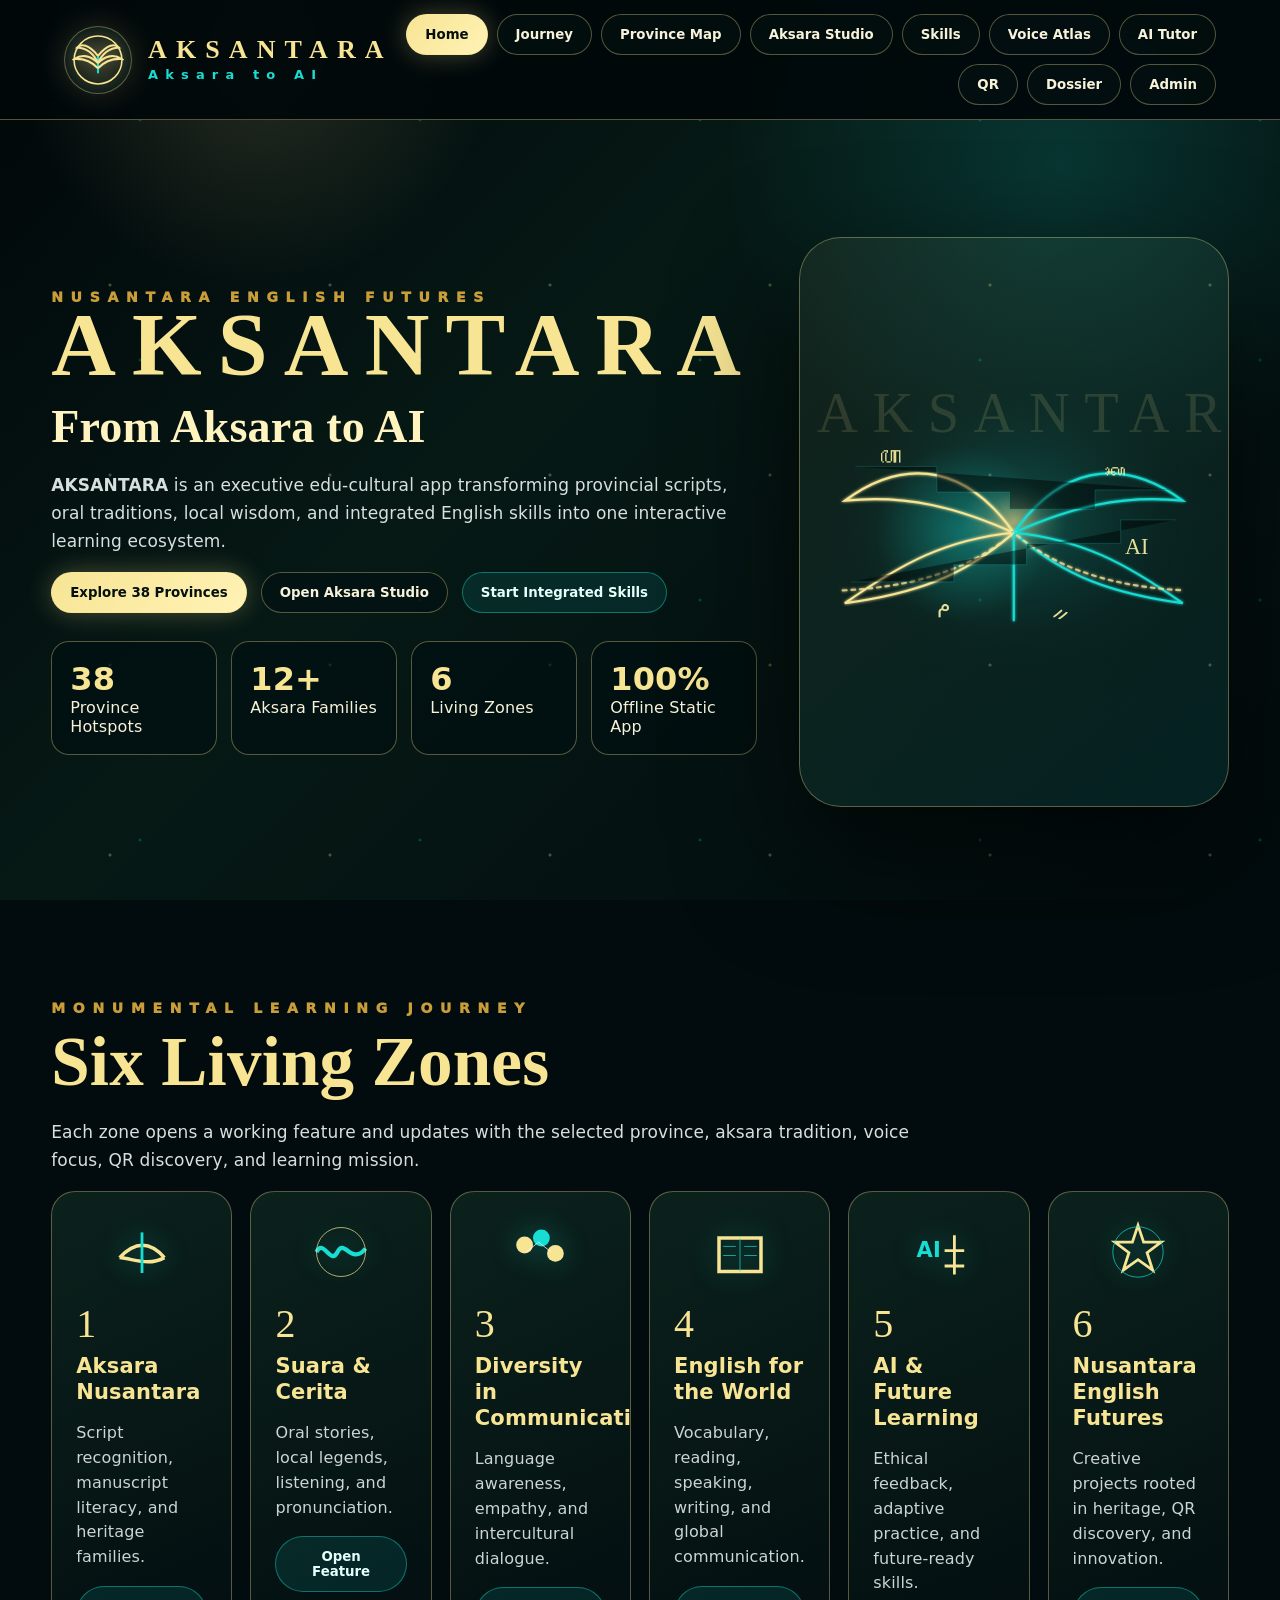
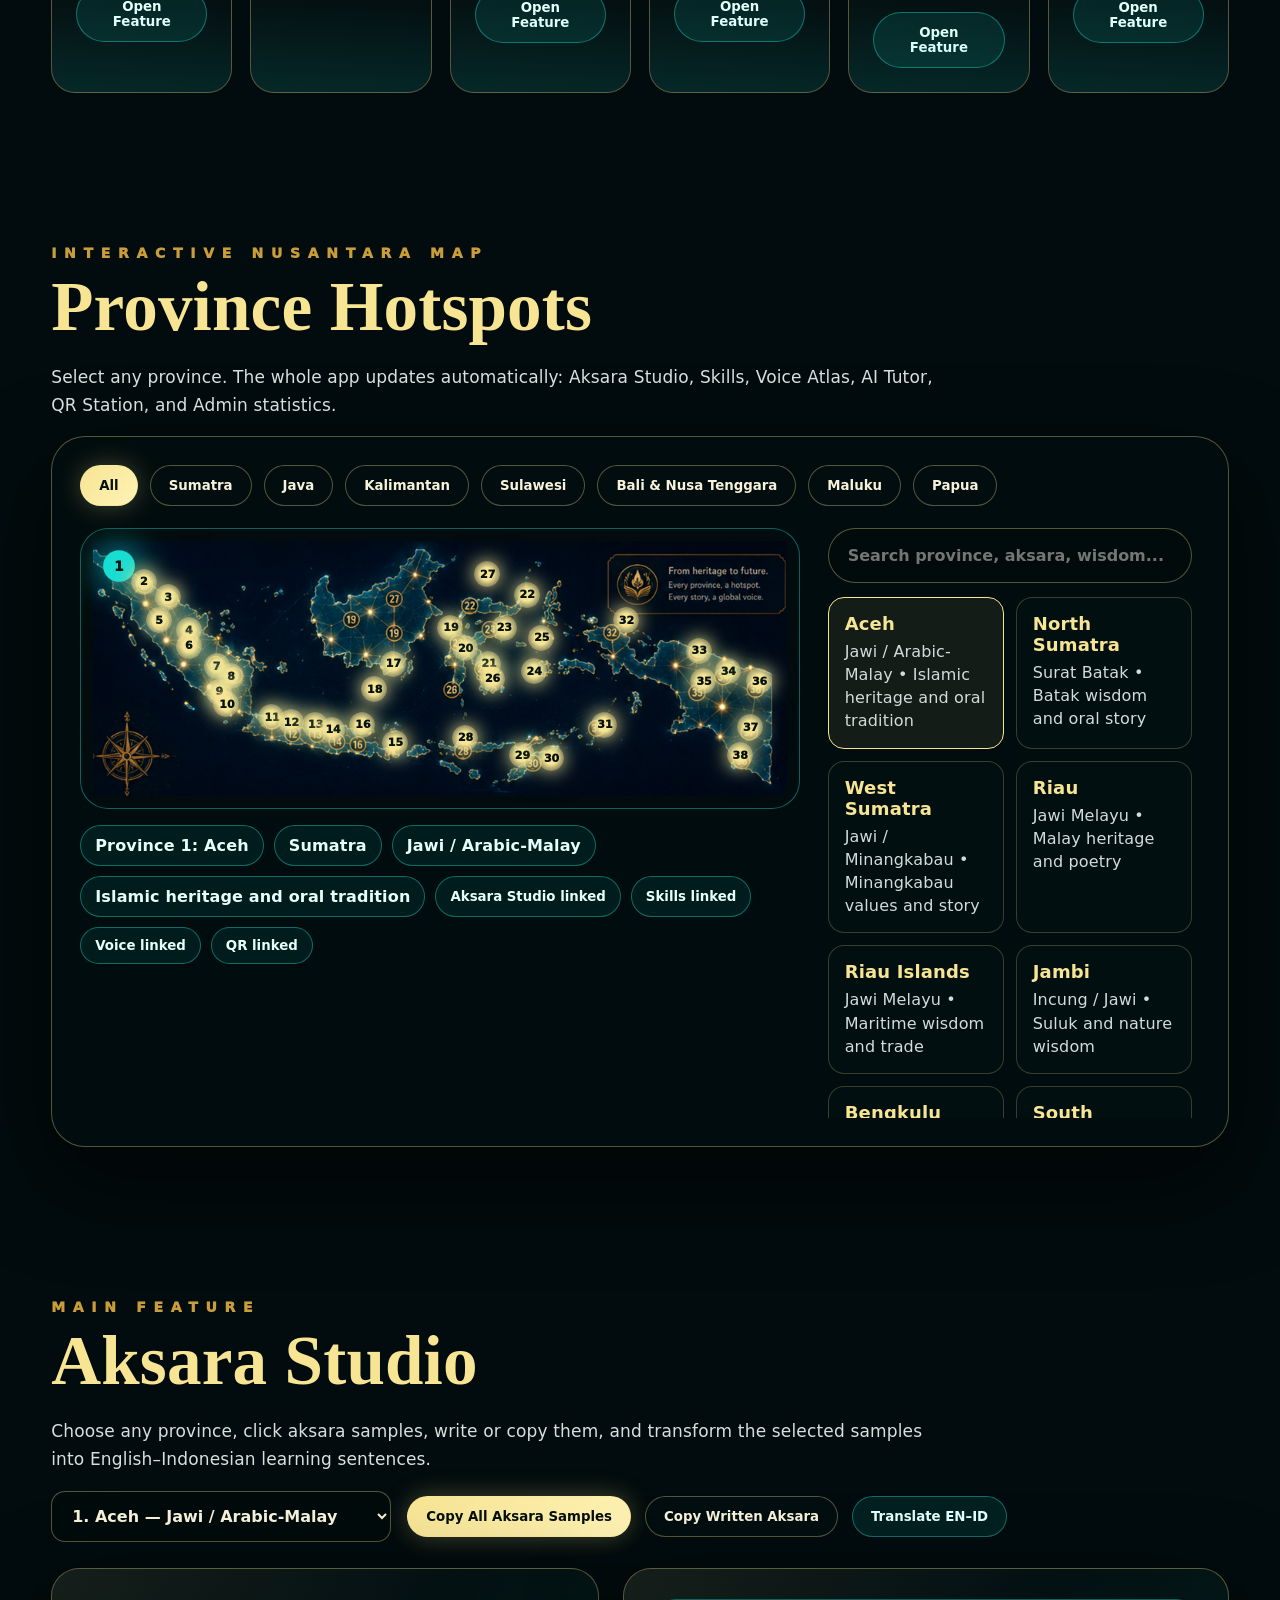
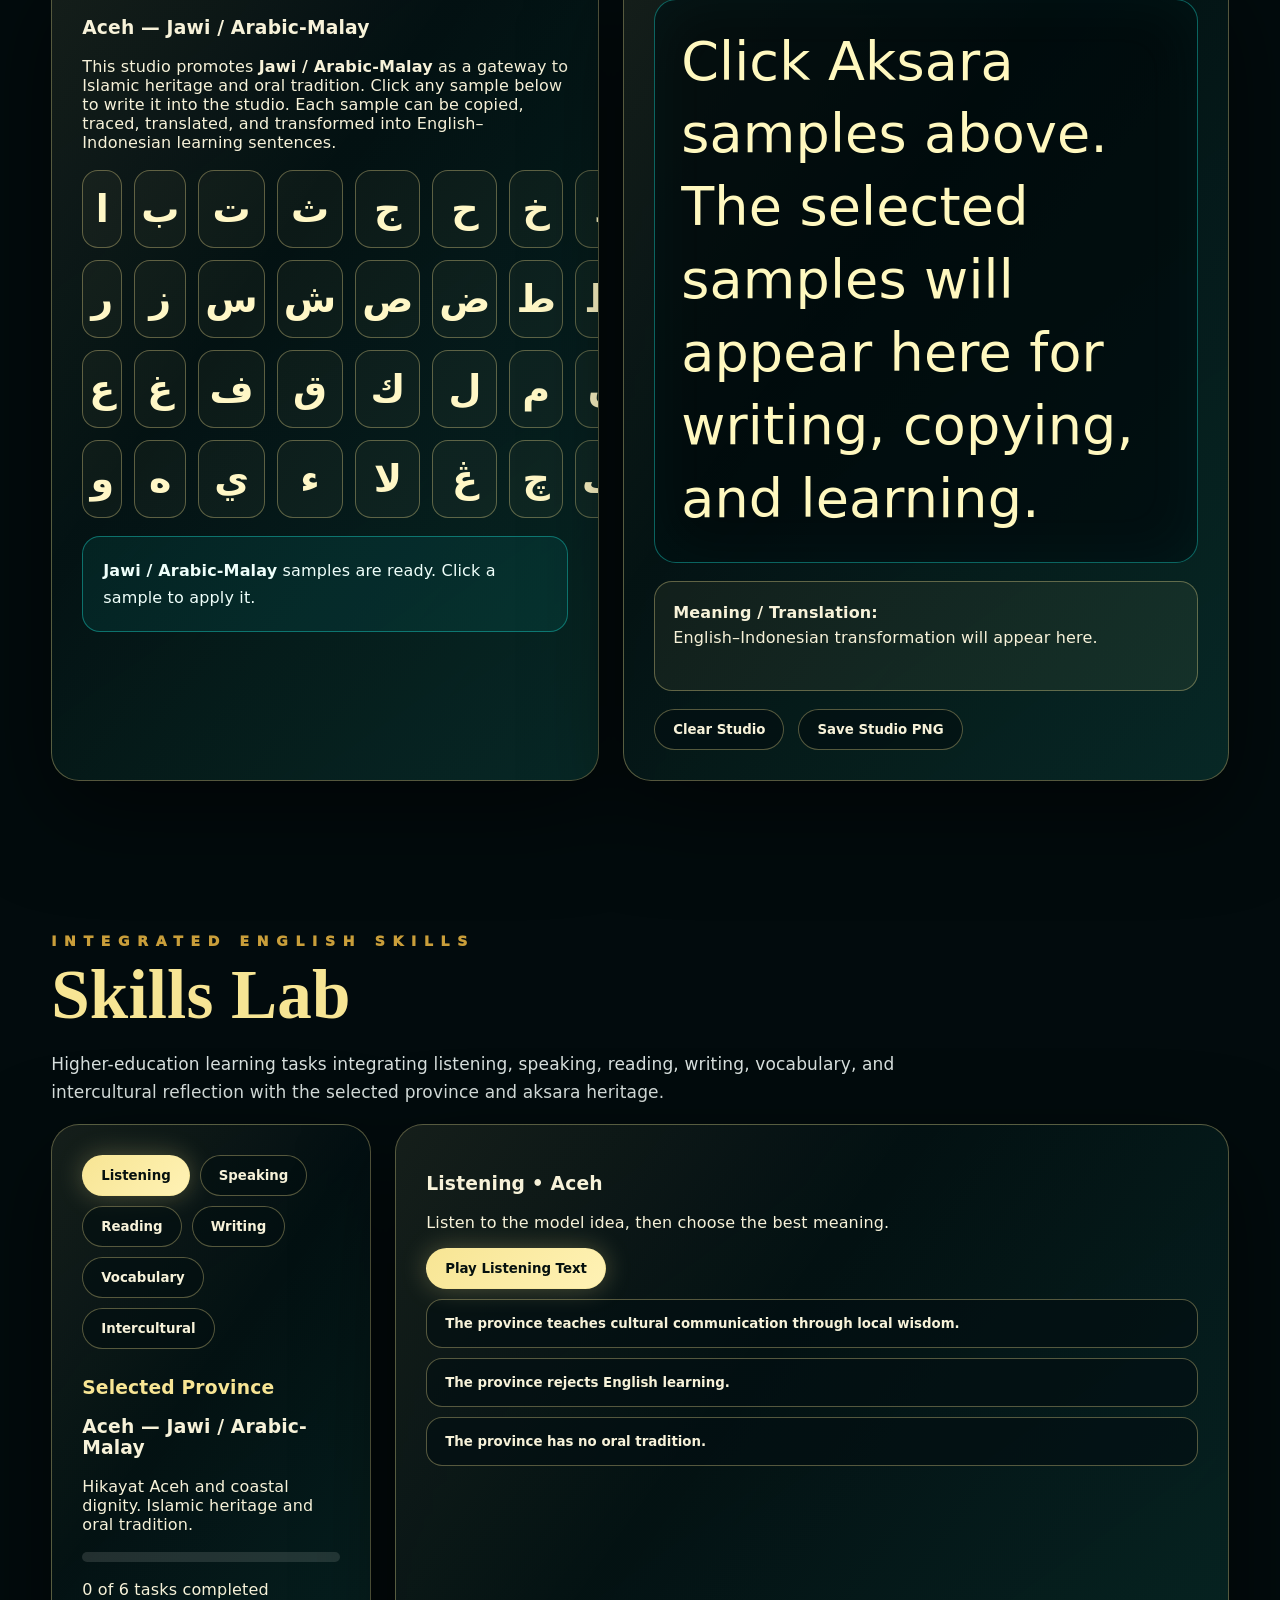
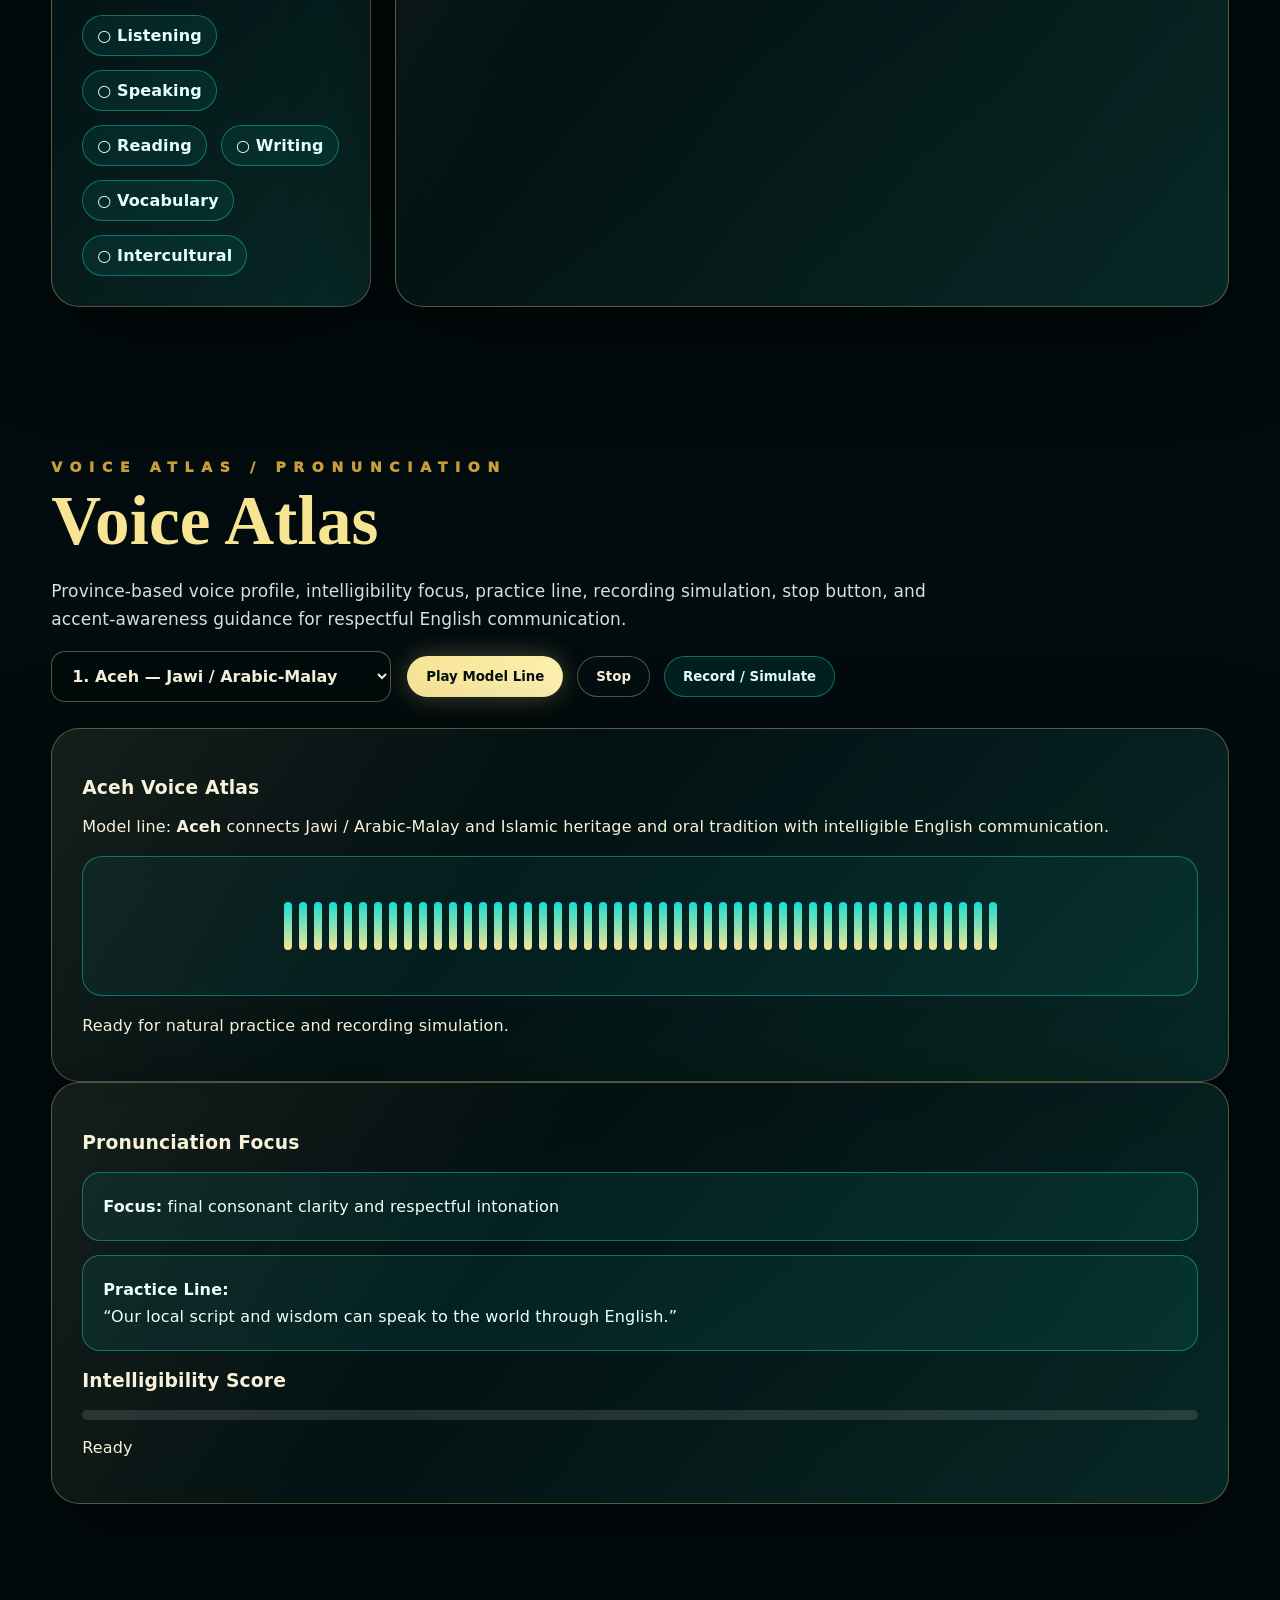
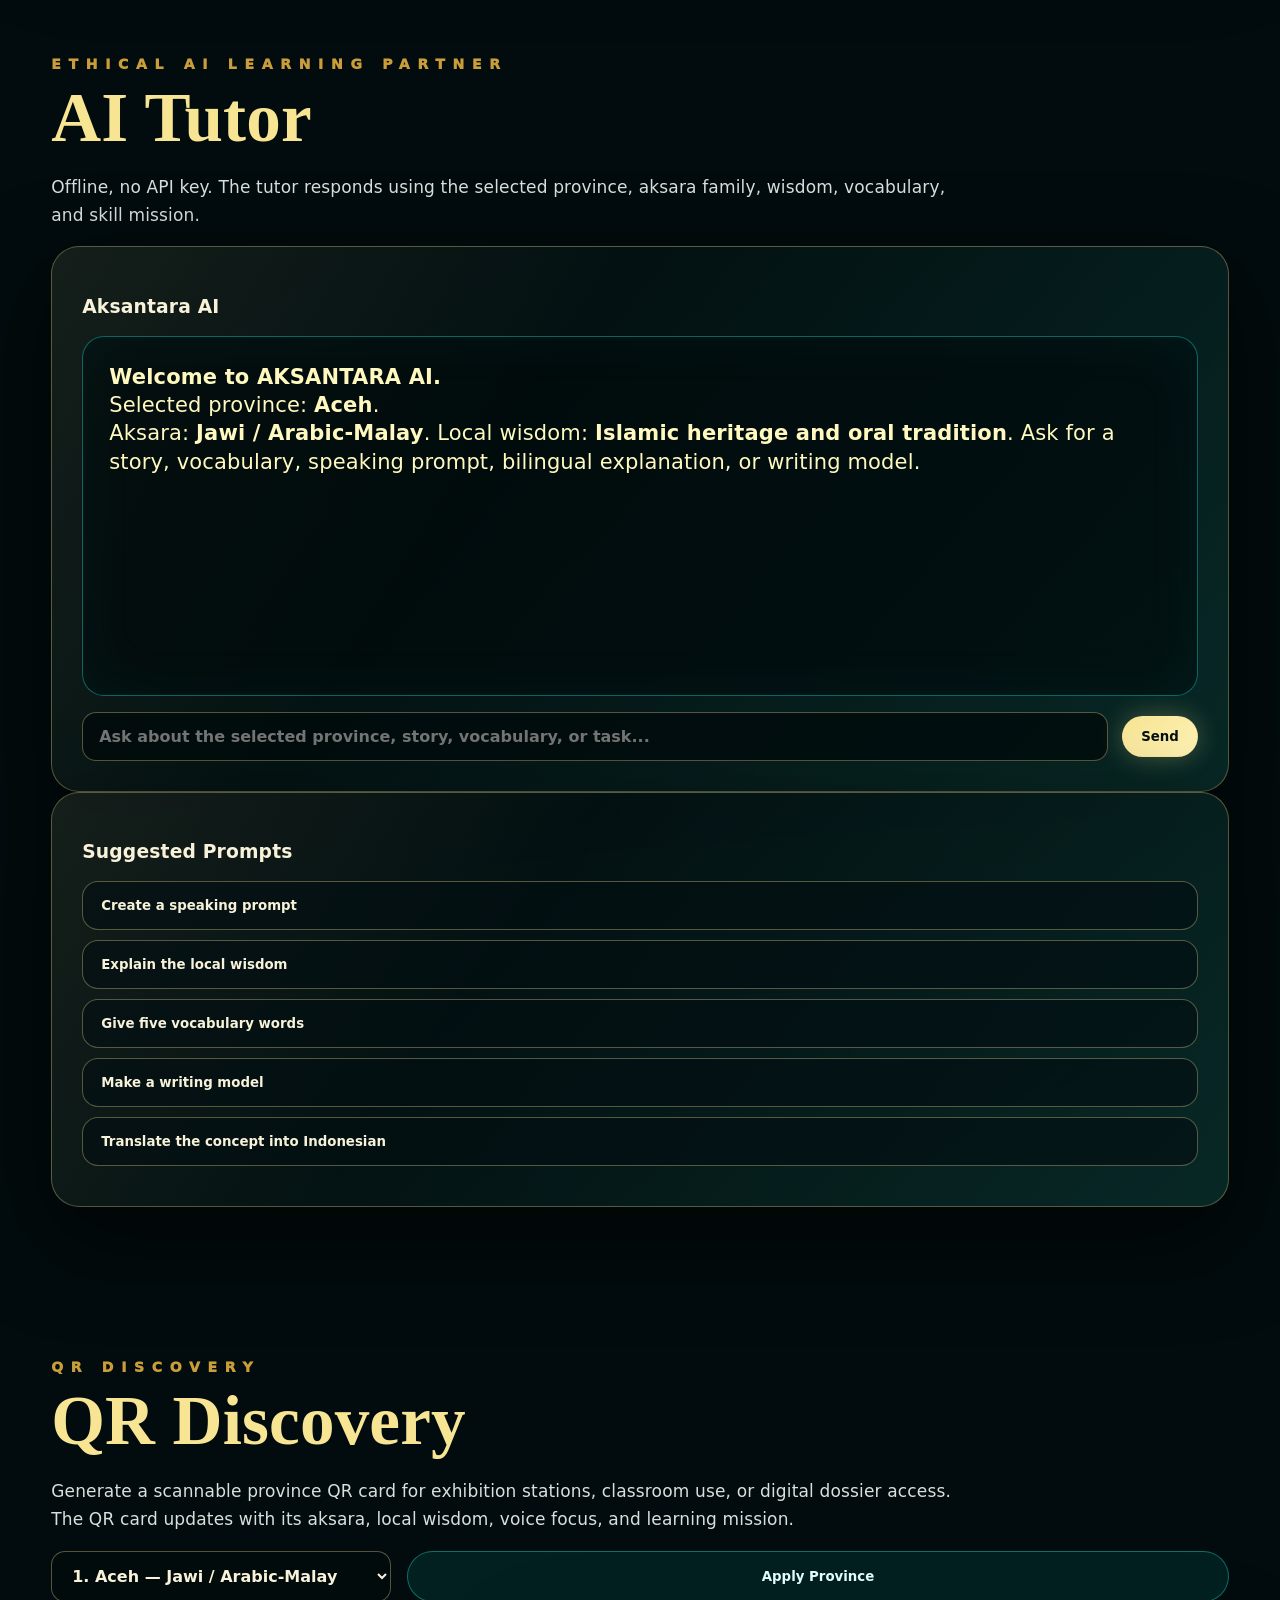
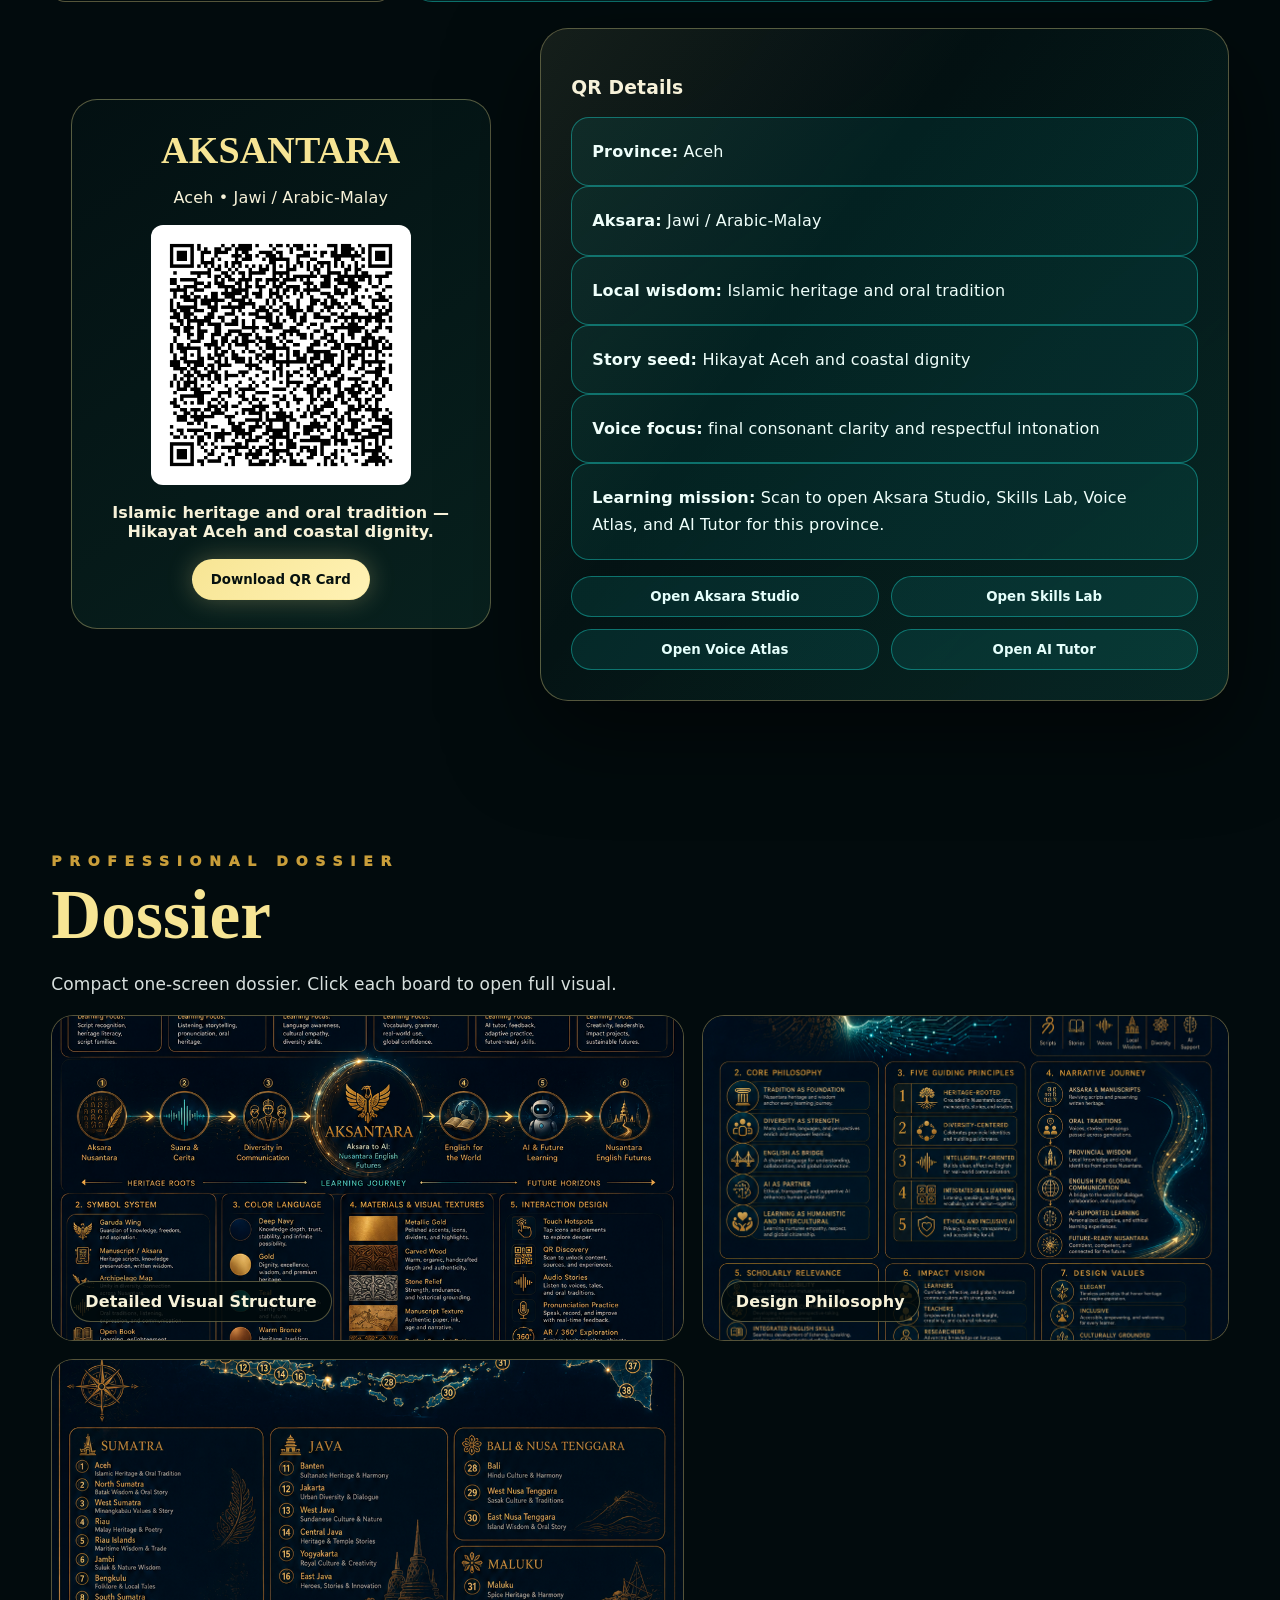
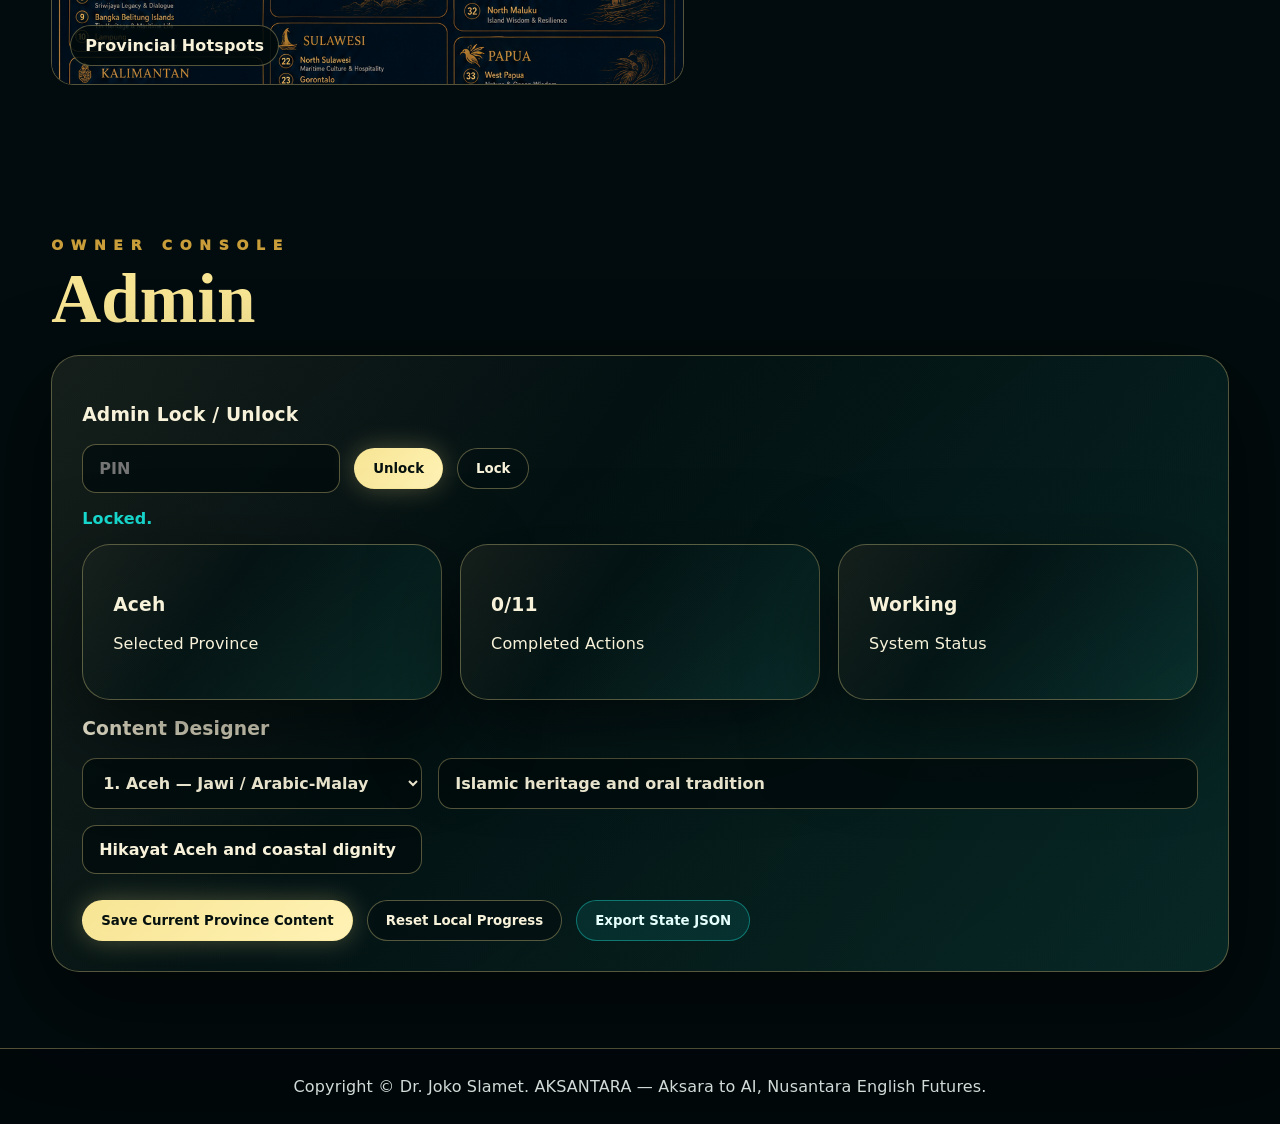
==== commit 464e8490: "Add files via upload" ====
--- a/index.html
+++ b/index.html
@@ -1,170 +1,93 @@
 <!doctype html>
-<html lang="en">
-<head>
-<meta charset="utf-8" />
-<meta name="viewport" content="width=device-width, initial-scale=1" />
+<html lang="en"><head>
+<meta charset="utf-8"><meta name="viewport" content="width=device-width,initial-scale=1">
 <title>AKSANTARA — Aksara to AI</title>
-<meta name="description" content="AKSANTARA — Aksara to AI: Nusantara English Futures. Executive edu-cultural app by Dr. Joko Slamet." />
-<link rel="preload" href="assets/province-map-full-clean.png" as="image" />
+<meta name="description" content="AKSANTARA — Aksara to AI. Executive Nusantara English Futures app.">
 <style>
-:root{--bg:#020b0e;--bg2:#071915;--panel:rgba(2,18,22,.78);--panel2:rgba(9,31,29,.72);--gold:#f5df91;--gold2:#c69b34;--teal:#15d6c9;--teal2:#0a6d68;--ivory:#f4eccb;--muted:#b7c0be;--line:rgba(245,223,145,.34);--line2:rgba(21,214,201,.32);--shadow:0 35px 90px rgba(0,0,0,.55);--radius:28px;--serif:Georgia,'Times New Roman',serif;--sans:Inter,ui-sans-serif,system-ui,-apple-system,Segoe UI,Arial,sans-serif}
-*{box-sizing:border-box}html{scroll-behavior:smooth}body{margin:0;background:radial-gradient(circle at 18% 2%,rgba(245,223,145,.12),transparent 18%),radial-gradient(circle at 85% 22%,rgba(21,214,201,.13),transparent 28%),linear-gradient(135deg,#02070a,#071915 44%,#031014);color:var(--ivory);font-family:var(--sans);letter-spacing:.015em;overflow-x:hidden}.grain{position:fixed;inset:0;pointer-events:none;opacity:.28;z-index:-3;background-image:linear-gradient(rgba(255,255,255,.025) 1px,transparent 1px),linear-gradient(90deg,rgba(255,255,255,.02) 1px,transparent 1px);background-size:18px 18px}.aurora{position:fixed;inset:-20%;z-index:-5;filter:blur(26px);opacity:.55;background:conic-gradient(from 180deg at 40% 50%,transparent,rgba(20,214,201,.25),transparent,rgba(245,223,145,.14),transparent);animation:spin 30s linear infinite}.stars{position:fixed;inset:0;pointer-events:none;z-index:-2;background-image:radial-gradient(circle,rgba(245,223,145,.85) 0 1px,transparent 2px),radial-gradient(circle,rgba(21,214,201,.55) 0 1px,transparent 2px);background-size:240px 200px,310px 260px;background-position:40px 30px,160px 100px;animation:drift 24s linear infinite}@keyframes spin{to{transform:rotate(360deg)}}@keyframes drift{to{background-position:280px 230px,460px 360px}}
-.header{position:sticky;top:0;z-index:50;display:flex;align-items:center;gap:22px;justify-content:space-between;padding:14px clamp(18px,5vw,110px);background:rgba(1,8,12,.86);backdrop-filter:blur(22px);border-bottom:1px solid var(--line)}.brand{display:flex;align-items:center;gap:14px;text-decoration:none;color:var(--gold)}.logoMark{width:62px;height:62px;border:1px solid var(--line);border-radius:50%;display:grid;place-items:center;background:radial-gradient(circle,rgba(245,223,145,.16),rgba(21,214,201,.04));box-shadow:0 0 35px rgba(245,223,145,.12)}.logoMark svg{width:42px;height:42px}.originalLogo{width:154px;height:68px;border-radius:18px;overflow:hidden;padding:0;background:#031014}.originalLogo img{width:100%;height:100%;object-fit:contain;display:block;filter:drop-shadow(0 0 14px rgba(245,223,145,.22))}.brandText strong{display:block;font-family:var(--serif);font-size:25px;letter-spacing:.33em}.brandText span{display:block;color:var(--teal);font-weight:800;font-size:13px;letter-spacing:.52em;margin-top:2px}.nav{display:flex;gap:9px;flex-wrap:wrap;justify-content:flex-end}.nav button,.pillBtn{border:1px solid var(--line);background:rgba(5,16,18,.62);color:var(--ivory);padding:11px 18px;border-radius:999px;font-weight:850;cursor:pointer;transition:.2s}.nav button:hover,.nav button.active,.pillBtn:hover,.pillBtn.active{background:linear-gradient(135deg,var(--gold),#ffeaa5);color:#06100f;box-shadow:0 0 28px rgba(245,223,145,.25);transform:translateY(-1px)}.menuBtn{display:none}.wrap{width:min(1640px,92vw);margin:auto}.section{padding:82px 0}.eyebrow{font-weight:950;color:var(--gold2);letter-spacing:.55em;text-transform:uppercase;font-size:14px}.title{font-family:var(--serif);font-size:clamp(46px,6.5vw,88px);line-height:.88;margin:16px 0 26px;color:var(--gold);text-shadow:0 0 30px rgba(245,223,145,.12)}.title.small{font-size:clamp(42px,6vw,84px)}.lead{font-size:clamp(18px,1.45vw,24px);line-height:1.72;color:#d6dcda;max-width:880px}.grid2{display:grid;grid-template-columns:1fr 1fr;gap:30px}.grid3{display:grid;grid-template-columns:repeat(3,1fr);gap:24px}.card{background:linear-gradient(145deg,rgba(2,15,18,.88),rgba(12,34,31,.58));border:1px solid var(--line);border-radius:var(--radius);box-shadow:var(--shadow);position:relative;overflow:hidden}.card::before{content:'';position:absolute;inset:0;background:linear-gradient(120deg,rgba(245,223,145,.08),transparent 35%,rgba(21,214,201,.08));opacity:.75;pointer-events:none}.cardInner{position:relative;padding:32px}.btn{border:1px solid var(--line);background:rgba(2,12,14,.72);color:var(--ivory);border-radius:999px;padding:14px 24px;font-weight:900;cursor:pointer}.btn.primary{background:linear-gradient(135deg,var(--gold),#fff0aa);color:#05100f}.btn.teal{border-color:var(--line2);background:rgba(21,214,201,.11);color:#dffefa}.btn:hover{transform:translateY(-1px);box-shadow:0 0 34px rgba(21,214,201,.18)}.hero{min-height:calc(100vh - 88px);display:grid;grid-template-columns:1.02fr .98fr;gap:40px;align-items:center;padding:86px 0 56px}.hero h1{font-family:var(--serif);font-size:clamp(58px,7.5vw,112px);line-height:.82;margin:18px 0 25px;color:var(--gold);letter-spacing:.15em}.hero h2{font-family:var(--serif);font-size:clamp(34px,4vw,64px);line-height:1;color:#fff3c7;margin:0 0 26px}.heroActions{display:flex;gap:16px;flex-wrap:wrap;margin:34px 0}.stats{display:grid;grid-template-columns:repeat(4,1fr);gap:16px;margin-top:28px}.stat{border:1px solid var(--line);border-radius:18px;padding:20px;background:rgba(2,17,19,.6)}.stat b{display:block;color:var(--gold);font-size:34px}.heroVisual{height:610px;min-height:480px;border:1px solid var(--line);border-radius:42px;position:relative;overflow:hidden;background:radial-gradient(circle at 50% 50%,rgba(245,223,145,.22),transparent 10%),radial-gradient(circle at 28% 48%,rgba(21,214,201,.28),transparent 18%),linear-gradient(140deg,rgba(245,223,145,.08),rgba(21,214,201,.10)),url('assets/aksantara-board.png') center/contain no-repeat;box-shadow:0 44px 120px rgba(0,0,0,.6)}.heroVisual::before{content:'';position:absolute;inset:0;background:linear-gradient(90deg,rgba(2,10,13,.98) 0%,rgba(2,10,13,.62) 32%,rgba(2,10,13,.16) 61%,rgba(2,10,13,.88) 100%)}.garudaPulse{position:absolute;inset:0;display:grid;place-items:center;pointer-events:none}.garudaPulse svg{width:54%;max-width:580px;filter:drop-shadow(0 0 34px rgba(21,214,201,.4));animation:float 5s ease-in-out infinite}.beam{position:absolute;width:620px;height:3px;background:linear-gradient(90deg,transparent,var(--gold),var(--teal),transparent);top:50%;left:20%;transform:rotate(-8deg);box-shadow:0 0 40px var(--teal);animation:beam 3s ease-in-out infinite}@keyframes float{50%{transform:translateY(-14px) scale(1.02)}}@keyframes beam{50%{opacity:.3;transform:rotate(5deg) translateY(20px)}}.visualBadge{position:absolute;left:36px;bottom:34px;right:36px;padding:24px;border:1px solid var(--line2);border-radius:24px;background:rgba(1,12,14,.72);backdrop-filter:blur(14px)}
-.zoneRow{display:grid;grid-template-columns:repeat(6,1fr);gap:18px}.zone{min-height:280px;padding:26px;border:1px solid var(--line);border-radius:24px;background:linear-gradient(145deg,rgba(15,35,29,.72),rgba(3,13,15,.62));cursor:pointer;transition:.22s}.zone:hover{transform:translateY(-6px);border-color:var(--teal);box-shadow:0 24px 70px rgba(21,214,201,.12)}.zone .num{font-family:var(--serif);font-size:40px;color:var(--gold)}.zone h3{color:var(--gold);font-size:21px;line-height:1.25}.zone p{color:#cbd5d1;line-height:1.55}.zone .icon{font-size:30px;color:var(--teal)}
-.mapStage{border:1px solid var(--line);border-radius:34px;padding:28px;background:rgba(1,12,14,.72);box-shadow:var(--shadow)}.filters{display:flex;gap:12px;flex-wrap:wrap;margin-bottom:24px}.mapLayout{display:grid;grid-template-columns:1.38fr .82fr;gap:28px;align-items:start}.mapFrame{position:relative;border:1px solid var(--line2);border-radius:28px;background:radial-gradient(circle at 50% 45%,rgba(21,214,201,.18),rgba(1,10,13,.88) 62%);overflow:hidden;padding:18px}.mapImgWrap{position:relative;width:100%;aspect-ratio:965/355}.mapImgWrap img{position:absolute;inset:0;width:100%;height:100%;object-fit:contain;filter:saturate(1.12) contrast(1.05) drop-shadow(0 0 22px rgba(21,214,201,.19))}.hotspot{position:absolute;width:22px;height:22px;transform:translate(-50%,-50%);border:0;border-radius:50%;background:radial-gradient(circle,var(--gold) 35%,rgba(245,223,145,.24));box-shadow:0 0 18px rgba(245,223,145,.8),0 0 42px rgba(21,214,201,.16);color:#06100f;font-size:10px;font-weight:1000;cursor:pointer;z-index:4}.hotspot.active{background:var(--teal);color:#032224;box-shadow:0 0 26px var(--teal),0 0 80px rgba(21,214,201,.35);transform:translate(-50%,-50%) scale(1.18)}.mapGlow{position:absolute;inset:0;pointer-events:none;background:radial-gradient(circle at var(--x,20%) var(--y,50%),rgba(21,214,201,.19),transparent 20%)}.mapMeta{display:flex;gap:10px;flex-wrap:wrap;margin-top:18px}.chip{border:1px solid var(--line2);background:rgba(21,214,201,.07);color:#dffefa;border-radius:999px;padding:10px 14px;font-weight:900}.provincePanel{max-height:650px;overflow:auto;padding-right:8px}.search{width:100%;padding:18px 20px;border-radius:999px;border:1px solid var(--line);background:rgba(2,12,14,.72);color:var(--ivory);font-weight:750;font-size:16px;margin-bottom:16px}.provGrid{display:grid;grid-template-columns:repeat(2,1fr);gap:14px}.provCard{padding:18px;border-radius:18px;border:1px solid rgba(245,223,145,.2);background:rgba(255,255,255,.035);cursor:pointer;transition:.18s}.provCard:hover,.provCard.active{border-color:var(--gold);background:rgba(245,223,145,.07);transform:translateY(-2px)}.provCard h4{margin:0 0 7px;color:var(--gold);font-size:20px}.provCard p{margin:0;color:#d0d8d4;line-height:1.45;font-size:14px;font-weight:700}
-.provSelectBar{display:flex;gap:10px;align-items:center;flex-wrap:wrap;margin:0 0 24px}.select{padding:14px 18px;border-radius:18px;border:1px solid var(--line);background:rgba(1,12,14,.85);color:var(--ivory);font-weight:850}.scriptSeeds{display:flex;gap:12px;flex-wrap:wrap;margin:24px 0}.seed{min-width:68px;height:68px;border:1px solid var(--line);border-radius:16px;display:grid;place-items:center;font-size:34px;font-family:serif;background:rgba(245,223,145,.06);color:var(--ivory);cursor:pointer}.seed:hover,.seed.active{border-color:var(--teal);box-shadow:0 0 28px rgba(21,214,201,.2)}.trace{width:100%;height:250px;border:1px solid var(--line2);border-radius:18px;background:rgba(0,0,0,.18);touch-action:none;cursor:crosshair}.mission{display:grid;gap:12px}.mission label{display:grid;grid-template-columns:28px 1fr auto;gap:12px;align-items:center;padding:17px;border:1px solid rgba(245,223,145,.2);border-radius:16px;background:rgba(255,255,255,.035);cursor:pointer}.mission input{width:18px;height:18px}.mission .done{text-decoration:line-through;color:#91a09d}.progress{height:10px;background:rgba(255,255,255,.12);border-radius:999px;overflow:hidden;margin:20px 0}.progress span{display:block;height:100%;width:0;background:linear-gradient(90deg,var(--gold),var(--teal));transition:.3s}.tabs{display:flex;gap:10px;flex-wrap:wrap;margin-bottom:22px}.tab{padding:12px 18px;border:1px solid var(--line);border-radius:999px;background:transparent;color:var(--ivory);font-weight:900;cursor:pointer}.tab.active{background:var(--gold);color:#06100f}.taskBox{padding:26px;border:1px solid var(--line);border-radius:22px;background:rgba(0,0,0,.18);min-height:340px}.option{display:block;width:100%;text-align:left;margin:12px 0;padding:18px;border:1px solid var(--line);background:rgba(255,255,255,.035);border-radius:16px;color:var(--ivory);font-weight:800;cursor:pointer}.option.correct{border-color:var(--teal);background:rgba(21,214,201,.12)}.option.wrong{border-color:#d77;background:rgba(255,80,80,.1)}textarea{width:100%;min-height:150px;border:1px solid var(--line);border-radius:16px;background:rgba(1,9,12,.8);color:var(--ivory);padding:16px;font-size:16px;line-height:1.55}.voiceWave{height:120px;border:1px solid var(--line2);border-radius:18px;display:flex;align-items:center;gap:7px;padding:18px;background:rgba(21,214,201,.06);overflow:hidden}.bar{flex:1;min-width:4px;border-radius:999px;background:linear-gradient(180deg,var(--teal),var(--gold));height:35%;animation:wave 1.1s ease-in-out infinite}.bar:nth-child(2n){animation-delay:.15s}.bar:nth-child(3n){animation-delay:.32s}@keyframes wave{50%{height:90%}}.score{font-family:var(--serif);font-size:54px;color:var(--teal)}.aiChat{height:350px;overflow:auto;border:1px solid var(--line);border-radius:20px;padding:18px;background:rgba(0,0,0,.22)}.msg{max-width:82%;margin:12px 0;padding:15px 18px;border-radius:18px;background:rgba(255,255,255,.055);line-height:1.55}.msg.user{margin-left:auto;background:rgba(245,223,145,.12)}.inputRow{display:flex;gap:12px;margin-top:14px}.inputRow input{flex:1;padding:15px 18px;border-radius:999px;border:1px solid var(--line);background:rgba(0,0,0,.25);color:var(--ivory)}.qrCard{width:min(420px,100%);margin:auto;padding:28px;border:1px solid var(--line);border-radius:30px;background:linear-gradient(145deg,#071918,#02090b);text-align:center;box-shadow:0 30px 90px rgba(0,0,0,.42)}.fakeQR{width:230px;height:230px;margin:18px auto;border:10px solid var(--ivory);background:#fff;display:grid;grid-template-columns:repeat(9,1fr);gap:4px;padding:8px}.fakeQR i{background:#011;display:block}.dossierGrid{display:grid;grid-template-columns:repeat(2,1fr);gap:26px}.boardCard{position:relative;border:1px solid var(--line);border-radius:28px;overflow:hidden;min-height:360px;background:#000;cursor:pointer}.boardCard img{width:100%;height:100%;object-fit:cover;display:block;opacity:.92;transition:.25s}.boardCard:hover img{transform:scale(1.03);opacity:1}.boardCard div{position:absolute;left:0;right:0;bottom:0;padding:22px;background:linear-gradient(transparent,rgba(0,0,0,.88));font-weight:950;color:var(--gold);font-size:22px}.modal{position:fixed;inset:0;background:rgba(0,0,0,.88);z-index:100;display:none;align-items:center;justify-content:center;padding:30px}.modal.open{display:flex}.modal img{max-width:94vw;max-height:88vh;object-fit:contain;border:1px solid var(--line);border-radius:20px}.close{position:absolute;top:20px;right:25px}.adminBox.locked .adminContent{display:none}.pinRow{display:flex;gap:10px;flex-wrap:wrap}.pinRow input{padding:14px;border-radius:999px;border:1px solid var(--line);background:rgba(0,0,0,.3);color:var(--ivory)}.footer{text-align:center;padding:28px;border-top:1px solid var(--line);background:rgba(1,8,12,.82);color:#c9d0cd}.toast{position:fixed;right:24px;bottom:24px;padding:16px 20px;border-radius:18px;background:rgba(3,22,22,.92);border:1px solid var(--line2);box-shadow:var(--shadow);color:#dff;z-index:150;transform:translateY(140px);transition:.25s}.toast.show{transform:translateY(0)}
-
-.quickProvinceRail{display:flex;gap:10px;overflow:auto;padding:4px 0 20px;margin-top:-8px;scrollbar-width:thin}.quickProvinceRail button{white-space:nowrap;border:1px solid var(--line2);background:rgba(21,214,201,.06);color:#dffefa;border-radius:999px;padding:10px 14px;font-weight:900;cursor:pointer}.quickProvinceRail button.active{background:linear-gradient(135deg,var(--gold),#fff0aa);color:#06100f}.seedInfo{border:1px solid var(--line2);border-radius:18px;background:rgba(21,214,201,.055);padding:16px 18px;color:#dffefa;font-weight:800;line-height:1.55;margin:12px 0 16px}.seed.applied{background:rgba(21,214,201,.16);border-color:var(--teal)}.dossierGrid{grid-template-columns:repeat(4,1fr)!important;gap:18px}.boardCard{min-height:220px!important;max-height:300px}.boardCard img{object-fit:contain!important;background:#020b0e}.boardCard div{font-size:17px!important;padding:16px!important}.mapFrame{padding:10px!important}.mapImgWrap{aspect-ratio:1800/663!important}.mapImgWrap img{object-fit:contain!important}.heroVisual{background-size:contain!important;background-color:#020b0e!important}.trace{background:radial-gradient(circle at 50% 50%,rgba(21,214,201,.08),transparent 28%),rgba(0,0,0,.22)}
-
-@media(max-width:1100px){.hero,.grid2,.mapLayout{grid-template-columns:1fr}.zoneRow{grid-template-columns:repeat(2,1fr)}.stats{grid-template-columns:repeat(2,1fr)}.dossierGrid,.grid3{grid-template-columns:1fr}.nav{display:none}.nav.open{display:flex;position:absolute;top:74px;right:16px;left:16px;background:rgba(1,8,12,.96);padding:18px;border:1px solid var(--line);border-radius:22px}.menuBtn{display:block}.title{font-size:54px}.hero h1{font-size:78px}.mapImgWrap{aspect-ratio:965/355}.provGrid{grid-template-columns:1fr}}@media(max-width:640px){.hero h1{font-size:54px}.title{font-size:44px}.zoneRow{grid-template-columns:1fr}.header{padding:10px 14px}.brandText strong{font-size:16px}.logoMark{width:48px;height:48px}.originalLogo{width:132px;height:58px}.section{padding:54px 0}.mapStage{padding:15px}.cardInner{padding:22px}.mapFrame{padding:8px}}
-
-/* === FINAL TARGETED PROFESSIONAL FIXES === */
-.header{padding:10px clamp(16px,5vw,96px)}
-.brand .originalLogo{width:190px;height:72px;background:transparent;border-radius:0;filter:drop-shadow(0 0 18px rgba(245,223,145,.28))}
-.brandText{display:none}
-.title,.title.small{font-size:clamp(34px,4.8vw,68px)!important;line-height:.96;letter-spacing:.02em}.hero h1{font-size:clamp(56px,8vw,122px);letter-spacing:.12em}.lead{font-size:clamp(16px,1.15vw,21px)}
-.heroVisual{background:radial-gradient(circle at 50% 52%,rgba(245,223,145,.3),transparent 9%),radial-gradient(circle at 28% 44%,rgba(21,214,201,.24),transparent 18%),linear-gradient(145deg,rgba(5,24,25,.95),rgba(2,8,12,.88))!important;min-height:520px;isolation:isolate}
-.heroVisual:before{content:'';position:absolute;inset:0;background:linear-gradient(115deg,rgba(245,223,145,.1),transparent 28%,rgba(21,214,201,.12)),repeating-linear-gradient(90deg,rgba(255,255,255,.035) 0 1px,transparent 1px 32px),repeating-linear-gradient(0deg,rgba(255,255,255,.025) 0 1px,transparent 1px 32px)!important;opacity:.82!important}
-.heroVisual:after{content:'AKSANTARA';position:absolute;left:40px;top:28px;font-family:Georgia,serif;font-size:clamp(42px,6vw,92px);letter-spacing:.18em;color:rgba(245,223,145,.14);z-index:0}
-.visualBadge{display:none!important}.holoTitle{position:absolute;left:42px;bottom:38px;right:42px;z-index:4;border:1px solid var(--line2);background:rgba(2,12,14,.68);backdrop-filter:blur(12px);border-radius:24px;padding:20px}.holoTitle b{font-family:Georgia,serif;color:var(--gold);font-size:24px}.holoTitle p{margin:8px 0 0;color:#d9e0dc}.portalRing{position:absolute;inset:11% 8%;border-radius:36px;background:radial-gradient(circle at 51% 51%,rgba(245,223,145,.23),transparent 8%),conic-gradient(from 180deg,transparent,rgba(21,214,201,.44),transparent,rgba(245,223,145,.35),transparent);filter:blur(.2px);opacity:.55;animation:spin 18s linear infinite;z-index:1}.aksaraConstellation{position:absolute;inset:0;z-index:3;pointer-events:none}.glyphOrb{position:absolute;color:var(--gold);font-family:Georgia,serif;font-size:34px;text-shadow:0 0 20px var(--teal);animation:float 4.5s ease-in-out infinite}.glyphOrb:nth-child(1){left:18%;top:24%}.glyphOrb:nth-child(2){left:27%;top:58%;animation-delay:.5s}.glyphOrb:nth-child(3){left:54%;top:28%;animation-delay:1s}.glyphOrb:nth-child(4){left:70%;top:55%;animation-delay:1.5s}.glyphOrb:nth-child(5){left:82%;top:30%;animation-delay:2s}
-.mapStage{overflow:visible;padding:30px 36px!important}.mapLayout{grid-template-columns:minmax(0,1.45fr) minmax(380px,.72fr)!important}.mapFrame{overflow:visible!important;padding:0!important;border-radius:30px;background:linear-gradient(145deg,rgba(2,12,14,.9),rgba(7,25,21,.8));box-shadow:inset 0 0 0 1px rgba(21,214,201,.24),0 40px 120px rgba(0,0,0,.5)}.mapImgWrap{aspect-ratio:1800/772!important;margin:0;width:100%;overflow:hidden;border-radius:26px}.mapImgWrap img{object-fit:contain!important;width:100%!important;height:100%!important;object-position:center!important;filter:saturate(1.16) contrast(1.08) drop-shadow(0 0 22px rgba(21,214,201,.25))}.hotspot{width:26px;height:26px;font-size:0;color:transparent;background:radial-gradient(circle,#fff4b7 0 30%,rgba(245,223,145,.75) 31% 53%,rgba(21,214,201,.26) 54% 100%);border:1px solid rgba(245,223,145,.85)}.hotspot:after{content:attr(data-label);font-size:9px;color:#06100f;font-weight:1000;position:absolute;inset:0;display:grid;place-items:center}.mapMeta .chip{cursor:pointer}.mapMeta .chip:hover{background:rgba(21,214,201,.18);border-color:var(--teal)}
-.aksaraWorkspace{min-height:210px;border:1px solid var(--line2);border-radius:20px;background:radial-gradient(circle at 50% 45%,rgba(21,214,201,.06),transparent 24%),rgba(0,0,0,.23);padding:26px;font-family:Georgia,serif;font-size:56px;line-height:1.35;color:var(--gold);text-shadow:0 0 18px rgba(21,214,201,.4);outline:none}.aksaraWorkspace:empty:before{content:'Click Aksara samples above. The selected samples will appear here for writing, copying, and learning.';font-family:var(--sans);font-size:18px;line-height:1.6;color:#9fb2af;text-shadow:none}.seed{min-width:78px;height:78px;font-size:38px}.seed small{display:block;font-size:10px;font-family:var(--sans);color:#c9d0cd}.seedInfo{font-size:17px}.trace{height:120px!important;display:none}.studioTools{display:flex;gap:12px;flex-wrap:wrap;margin-top:18px}.dossierGrid{display:grid!important;grid-template-columns:repeat(4,1fr)!important;gap:18px!important}.boardCard{min-height:210px!important;max-height:260px!important;border-radius:22px}.boardCard img{object-fit:cover!important}.modal img{max-width:96vw;max-height:92vh}.qrCard{box-shadow:0 0 0 1px rgba(21,214,201,.22),0 36px 110px rgba(0,0,0,.55)}.fakeQR{background:#fff;gap:2px;border-width:12px}.fakeQR i{background:#06100f}.qrDetailItem{padding:16px 18px;border:1px solid var(--line);border-radius:16px;background:rgba(245,223,145,.04);line-height:1.5}.voiceControls{display:flex;gap:12px;flex-wrap:wrap;margin:18px 0}.voiceNote{border:1px solid var(--line2);border-radius:18px;padding:16px;background:rgba(21,214,201,.06);color:#dffefa}
-@media(max-width:1100px){.mapLayout{grid-template-columns:1fr!important}.mapImgWrap{aspect-ratio:1800/772!important}.dossierGrid{grid-template-columns:1fr 1fr!important}.originalLogo{width:158px!important}.heroVisual{min-height:420px}}
-@media(max-width:680px){.dossierGrid{grid-template-columns:1fr!important}.title,.title.small{font-size:40px!important}.mapStage{padding:18px!important}.hotspot{width:20px;height:20px}.hotspot:after{font-size:7px}}
-
-
-/* ===== Executive final visual fixes ===== */
-body::before{content:'';position:fixed;inset:0;z-index:-4;pointer-events:none;background:linear-gradient(180deg,rgba(1,8,12,.86),rgba(1,8,12,.9)),url('assets/visual-structure.png') center/cover no-repeat;opacity:.16;mix-blend-mode:screen}.brandExecutive{min-width:310px}.aksLogoEmblem{width:66px;height:66px;display:grid;place-items:center;filter:drop-shadow(0 0 18px rgba(245,223,145,.25))}.brandExecutive .brandText strong{font-size:26px;letter-spacing:.36em;color:#f5df91;text-shadow:0 0 14px rgba(245,223,145,.25)}.brandExecutive .brandText span{font-size:13px;letter-spacing:.5em}.heroVisual5D{background:radial-gradient(circle at 50% 52%,rgba(245,223,145,.22),transparent 10%),radial-gradient(circle at 28% 55%,rgba(21,214,201,.26),transparent 22%),linear-gradient(145deg,rgba(5,25,26,.96),rgba(0,7,10,.92))!important}.heroVisual5D::before{background:repeating-linear-gradient(90deg,rgba(255,255,255,.032) 0 1px,transparent 1px 32px),repeating-linear-gradient(0deg,rgba(255,255,255,.025) 0 1px,transparent 1px 32px),radial-gradient(circle at 50% 50%,rgba(245,223,145,.08),transparent 28%)!important}.visualGridLayer{position:absolute;inset:0;background:conic-gradient(from 220deg at 50% 55%,rgba(245,223,145,.08),rgba(21,214,201,.16),transparent,rgba(245,223,145,.06));animation:spin 34s linear infinite;opacity:.65}.scriptRain span{position:absolute;color:#f5df91;font-family:serif;font-size:34px;text-shadow:0 0 24px #f5df91;animation:floatGlyph 8s ease-in-out infinite}.scriptRain span:nth-child(1){left:14%;top:18%}.scriptRain span:nth-child(2){left:77%;top:18%;animation-delay:.5s}.scriptRain span:nth-child(3){left:23%;top:74%;animation-delay:1s}.scriptRain span:nth-child(4){left:70%;top:72%;animation-delay:1.5s}.scriptRain span:nth-child(5){left:50%;top:14%;animation-delay:2s}.scriptRain span:nth-child(6){left:16%;top:50%;animation-delay:2.5s}.scriptRain span:nth-child(7){left:84%;top:48%;animation-delay:3s}.scriptRain span:nth-child(8){left:48%;top:84%;animation-delay:3.5s}@keyframes floatGlyph{50%{transform:translateY(-20px) scale(1.1);opacity:.55}}.wingSystem{position:absolute;inset:0;display:grid;place-items:center}.wingSystem svg{width:88%;max-width:780px}.visualOrbit{position:absolute;left:50%;top:50%;border:1px solid rgba(21,214,201,.34);border-radius:50%;transform:translate(-50%,-50%) rotateX(70deg);box-shadow:0 0 35px rgba(21,214,201,.14)}.orbitOne{width:72%;height:34%;animation:spin 18s linear infinite}.orbitTwo{width:58%;height:54%;animation:spin 24s linear reverse infinite}.orbitThree{width:38%;height:72%;animation:spin 20s linear infinite}.visualPill{position:absolute;border:1px solid rgba(245,223,145,.35);background:rgba(2,14,15,.74);backdrop-filter:blur(10px);border-radius:999px;padding:12px 16px;font-weight:950;color:#fff3c7}.leftTop{left:34px;top:36px}.rightTop{right:34px;top:36px}.leftBottom{left:34px;bottom:36px}.rightBottom{right:34px;bottom:36px}.holoTitle,.visualBadge{display:none!important}.mapMeta .chip{cursor:pointer}.aksaraWorkspace{min-height:180px;border:1px solid var(--line2);border-radius:18px;background:rgba(0,0,0,.20);padding:22px;font-size:44px;line-height:1.8;font-family:Georgia,serif;color:#fff3c7;margin:18px 0}.aksaraWorkspace span{font-size:42px}.qrDetailItem{cursor:pointer;transition:.18s}.qrDetailItem:hover{border-color:var(--teal)!important;transform:translateY(-2px);background:rgba(21,214,201,.08)!important}.qrActions{display:flex;flex-wrap:wrap;gap:10px;margin-top:18px}.adminDesigner{margin-top:28px;border:1px solid var(--line);border-radius:24px;padding:24px;background:rgba(0,0,0,.16)}.adminDesigner h3{color:var(--gold);font-size:28px;margin:0 0 8px}.mutedText{color:#c4cfcc;line-height:1.6}.adminForm{display:grid;grid-template-columns:repeat(2,1fr);gap:12px;margin-top:18px}.adminForm input,.adminForm textarea{border:1px solid var(--line);background:rgba(1,9,12,.85);color:var(--ivory);border-radius:16px;padding:14px;font-weight:750}.adminForm textarea{grid-column:1/-1;min-height:110px}.adminButtons{display:flex;gap:12px;flex-wrap:wrap;margin-top:16px}.aiChat{height:min(48vh,430px)}#promptButtons{grid-template-columns:1fr}.dossierGrid{grid-template-columns:repeat(2,minmax(0,1fr))!important}.boardCard{height:calc((100vh - 330px)/2);min-height:220px!important;max-height:320px!important}.boardCard img{object-fit:contain!important;background:#020b0e}@media(max-width:900px){.brandExecutive{min-width:auto}.brandExecutive .brandText strong{font-size:18px}.aksLogoEmblem{width:50px;height:50px}.adminForm{grid-template-columns:1fr}.dossierGrid{grid-template-columns:1fr!important}.boardCard{height:260px}.inputRow{flex-direction:column}.heroVisual5D{min-height:430px}.visualPill{font-size:12px}}
-</style>
-</head>
-<body>
-<div class="aurora"></div><div class="grain"></div><div class="stars"></div>
-<header class="header">
-<a class="brand brandExecutive" href="#home" data-go="home" aria-label="AKSANTARA Home"><span class="aksLogoEmblem" aria-hidden="true"><svg viewBox="0 0 120 120"><circle cx="60" cy="60" r="52" fill="none" stroke="#f5df91" stroke-width="3"/><path d="M60 68 C38 55 24 51 8 49 C26 43 43 47 58 59 C49 43 42 30 33 17 C50 23 59 38 60 58 C61 38 70 23 87 17 C78 30 71 43 62 59 C77 47 94 43 112 49 C96 51 82 55 60 68Z" fill="none" stroke="#f5df91" stroke-width="4" stroke-linecap="round"/><path d="M60 69v31" stroke="#15d6c9" stroke-width="3"/><circle cx="60" cy="68" r="5" fill="#f5df91"/></svg></span><span class="brandText"><strong>AKSANTARA</strong><span>Aksara to AI</span></span></a>
-<button class="pillBtn menuBtn" id="menuBtn">Menu</button>
-<nav class="nav" id="nav">
-<button data-go="home" class="active">Home</button><button data-go="journey">Journey</button><button data-go="map">Province Map</button><button data-go="studio">Aksara Studio</button><button data-go="skills">Skills</button><button data-go="voice">Voice Atlas</button><button data-go="ai">AI Tutor</button><button data-go="qr">QR</button><button data-go="dossier">Dossier</button><button data-go="admin">Admin</button>
-</nav>
-</header>
+:root{--bg:#020b0d;--panel:rgba(4,20,22,.82);--panel2:rgba(9,35,31,.62);--gold:#f7e594;--gold2:#c99e3a;--teal:#18ddd2;--teal2:#097973;--ivory:#f7f2d9;--muted:#c8d1cf;--line:rgba(247,229,148,.34);--line2:rgba(24,221,210,.42);--serif:Georgia,'Times New Roman',serif;--sans:Inter,system-ui,-apple-system,Segoe UI,Arial,sans-serif;--radius:28px}
+*{box-sizing:border-box}html{scroll-behavior:smooth}body{margin:0;background:#020b0d;color:var(--ivory);font-family:var(--sans);letter-spacing:.01em;overflow-x:hidden}
+body:before{content:'';position:fixed;inset:0;z-index:-5;background:radial-gradient(circle at 20% 5%,rgba(247,229,148,.15),transparent 18%),radial-gradient(circle at 83% 18%,rgba(24,221,210,.16),transparent 26%),linear-gradient(135deg,#010609,#061915 42%,#020b0d)}
+body:after{content:'';position:fixed;inset:0;z-index:-4;opacity:.32;background-image:linear-gradient(rgba(255,255,255,.025) 1px,transparent 1px),linear-gradient(90deg,rgba(255,255,255,.02) 1px,transparent 1px),radial-gradient(circle,rgba(247,229,148,.9) 0 1px,transparent 2px),radial-gradient(circle,rgba(24,221,210,.65) 0 1px,transparent 2px);background-size:24px 24px,24px 24px,220px 190px,280px 240px;animation:drift 28s linear infinite}@keyframes drift{to{background-position:0 0,0 0,220px 190px,280px 240px}}
+.header{position:sticky;top:0;z-index:99;padding:14px clamp(18px,5vw,110px);display:flex;justify-content:space-between;align-items:center;background:rgba(1,8,10,.92);border-bottom:1px solid var(--line);backdrop-filter:blur(18px)}
+.logoLock{display:flex;align-items:center;gap:16px;text-decoration:none;color:var(--gold)}.logoEmblem{width:68px;height:68px;border:1px solid var(--line);border-radius:50%;display:grid;place-items:center;background:radial-gradient(circle,rgba(247,229,148,.18),rgba(24,221,210,.05));box-shadow:0 0 32px rgba(247,229,148,.16)}.logoEmblem svg{width:52px;height:52px;filter:drop-shadow(0 0 7px rgba(247,229,148,.35))}.logoType strong{font:700 26px/1 var(--serif);letter-spacing:.35em}.logoType span{display:block;color:var(--teal);font-weight:900;font-size:13px;letter-spacing:.55em;margin-top:4px}
+.nav{display:flex;gap:9px;flex-wrap:wrap;justify-content:flex-end}button{font-family:inherit}.nav button,.btn,.pill{border:1px solid var(--line);background:rgba(4,16,18,.7);color:var(--ivory);border-radius:999px;padding:12px 18px;font-weight:900;cursor:pointer;transition:.18s}.nav button:hover,.nav button.active,.btn.primary,.pill.active{background:linear-gradient(135deg,#f7e594,#fff2b5);color:#06110f;box-shadow:0 0 26px rgba(247,229,148,.28)}.btn.teal{border-color:var(--line2);background:rgba(24,221,210,.10);color:#e5fffc}.btn:hover,.pill:hover{transform:translateY(-1px);box-shadow:0 0 22px rgba(24,221,210,.16)}
+.wrap{width:min(1660px,92vw);margin:auto}.section{padding:76px 0}.eyebrow{color:var(--gold2);letter-spacing:.55em;text-transform:uppercase;font-weight:1000;font-size:14px}h1,h2{font-family:var(--serif);color:var(--gold);margin:0}.title{font-size:clamp(42px,5.4vw,78px);line-height:.92;margin:14px 0 24px}.lead{font-size:clamp(17px,1.25vw,22px);line-height:1.65;color:#d8e0de;max-width:900px}
+.card{background:linear-gradient(145deg,rgba(2,14,17,.88),rgba(9,33,29,.64));border:1px solid var(--line);border-radius:var(--radius);box-shadow:0 32px 90px rgba(0,0,0,.55);position:relative;overflow:hidden}.card:before{content:'';position:absolute;inset:0;background:linear-gradient(125deg,rgba(247,229,148,.08),transparent 38%,rgba(24,221,210,.08));pointer-events:none}.inner{position:relative;padding:30px}
+/* HOME */.hero{min-height:calc(100vh - 96px);display:grid;grid-template-columns:.95fr 1.05fr;gap:42px;align-items:center;padding:70px 0}.hero h1{font-size:clamp(58px,7vw,105px);line-height:.86;letter-spacing:.18em}.hero h2{font-size:clamp(32px,3.6vw,58px);margin:18px 0;color:#fff3bf}.heroActions,.row{display:flex;gap:14px;flex-wrap:wrap;align-items:center}.stats{display:grid;grid-template-columns:repeat(4,1fr);gap:14px;margin-top:28px}.stat{border:1px solid var(--line);border-radius:18px;padding:18px;background:rgba(1,14,16,.65)}.stat b{display:block;color:var(--gold);font-size:32px}
+.homeVisual{height:570px;border:1px solid var(--line);border-radius:42px;position:relative;overflow:hidden;background:radial-gradient(circle at 50% 50%,rgba(247,229,148,.24),transparent 8%),radial-gradient(circle at 38% 52%,rgba(24,221,210,.30),transparent 22%),linear-gradient(145deg,rgba(247,229,148,.06),rgba(24,221,210,.10));box-shadow:0 46px 120px rgba(0,0,0,.62)}.homeVisual svg{position:absolute;inset:0;width:100%;height:100%}.flowLine{stroke-dasharray:9 11;animation:dash 8s linear infinite}@keyframes dash{to{stroke-dashoffset:-240}}.floatGlyph{animation:float 5s ease-in-out infinite}.floatGlyph.g2{animation-delay:-1.2s}.floatGlyph.g3{animation-delay:-2.2s}@keyframes float{50%{transform:translateY(-12px)}}
+/* Journey */.zones{display:grid;grid-template-columns:repeat(6,1fr);gap:18px}.zone{min-height:300px;padding:24px;border:1px solid var(--line);border-radius:24px;background:linear-gradient(155deg,rgba(16,43,36,.70),rgba(3,14,16,.75));cursor:pointer;position:relative;overflow:hidden}.zone:after{content:'';position:absolute;inset:auto 0 0 0;height:88px;background:linear-gradient(transparent,rgba(24,221,210,.12))}.zone:hover{transform:translateY(-4px);border-color:var(--teal);box-shadow:0 0 42px rgba(24,221,210,.16)}.zoneIcon{height:72px;display:grid;place-items:center;margin-bottom:12px}.zoneIcon svg{width:70px;height:70px;filter:drop-shadow(0 0 14px rgba(24,221,210,.34))}.zone .num{font-family:var(--serif);font-size:40px;color:var(--gold)}.zone h3{color:var(--gold);font-size:21px;line-height:1.25;margin:6px 0}.zone p{color:#cbd6d3;line-height:1.55}
+/* Map */.mapStage{padding:28px;border:1px solid var(--line);border-radius:34px;background:rgba(1,13,15,.72);box-shadow:0 35px 90px rgba(0,0,0,.55)}.filters{display:flex;gap:12px;flex-wrap:wrap;margin-bottom:22px}.mapLayout{display:grid;grid-template-columns:1.45fr .75fr;gap:28px}.mapFrame{border:1px solid var(--line2);border-radius:28px;background:#020b0d;overflow:hidden;padding:12px;position:relative}.mapImgWrap{position:relative;width:100%;aspect-ratio:1800/663}.mapImgWrap img{position:absolute;inset:0;width:100%;height:100%;object-fit:contain;filter:saturate(1.1) contrast(1.05)}.hotspot{position:absolute;transform:translate(-50%,-50%);width:26px;height:26px;border-radius:50%;border:0;background:radial-gradient(circle,var(--gold) 34%,rgba(247,229,148,.18));color:#06110f;font-weight:1000;font-size:11px;cursor:pointer;z-index:10;box-shadow:0 0 18px rgba(247,229,148,.9),0 0 46px rgba(24,221,210,.18)}.hotspot.active{background:var(--teal);box-shadow:0 0 28px var(--teal),0 0 76px rgba(24,221,210,.38);transform:translate(-50%,-50%) scale(1.22)}.mapMeta{display:flex;gap:10px;flex-wrap:wrap;margin-top:16px}.chip,.linkChip{border:1px solid var(--line2);background:rgba(24,221,210,.08);color:#e6fffb;border-radius:999px;padding:10px 14px;font-weight:900;text-decoration:none;display:inline-flex;align-items:center}.linkChip{cursor:pointer}.provincePanel{max-height:590px;overflow:auto;padding-right:8px}.search{width:100%;border:1px solid var(--line);border-radius:999px;background:rgba(2,12,14,.75);color:var(--ivory);padding:17px 19px;font-size:16px;font-weight:700;margin-bottom:14px}.provGrid{display:grid;grid-template-columns:1fr 1fr;gap:12px}.provCard{border:1px solid rgba(247,229,148,.22);border-radius:16px;padding:15px 16px;background:rgba(4,18,20,.72);cursor:pointer}.provCard:hover,.provCard.active{border-color:var(--gold);background:rgba(247,229,148,.08)}.provCard b{color:var(--gold);font-size:18px}.provCard p{margin:6px 0 0;color:#d2dcda;line-height:1.45}
+/* Studio */.toolbar{display:grid;grid-template-columns:minmax(240px,340px) 1fr;gap:16px;margin:18px 0 26px}select,input,textarea{border:1px solid var(--line);background:rgba(2,12,14,.78);color:var(--ivory);border-radius:14px;padding:14px 16px;font:inherit;font-weight:700}.studioGrid{display:grid;grid-template-columns:.95fr 1.05fr;gap:24px}.sampleGrid{display:grid;grid-template-columns:repeat(8,1fr);gap:12px;margin:18px 0}.seed{min-height:78px;border:1px solid var(--line);border-radius:16px;background:rgba(247,229,148,.04);display:grid;place-items:center;color:#fff7c6;font-size:38px;font-weight:900;cursor:pointer}.seed:hover,.seed.active{border-color:var(--teal);box-shadow:0 0 26px rgba(24,221,210,.20);background:rgba(24,221,210,.10)}.seedInfo{border:1px solid var(--line2);border-radius:18px;padding:20px;background:rgba(24,221,210,.08);line-height:1.7;color:#effffb}.workspace{min-height:280px;border:1px solid var(--line2);border-radius:22px;padding:26px;background:rgba(1,10,12,.70);font-size:54px;line-height:1.35;color:#fff8bf;outline:none;white-space:pre-wrap;box-shadow:inset 0 0 60px rgba(24,221,210,.05)}.translation{min-height:110px;border:1px solid var(--line);border-radius:18px;background:rgba(247,229,148,.06);padding:18px;margin-top:18px;line-height:1.6}
+/* Skills */.skillLayout{display:grid;grid-template-columns:320px 1fr;gap:24px}.sideTabs{display:flex;gap:10px;flex-wrap:wrap}.taskBox{min-height:430px}.option{display:block;width:100%;text-align:left;margin:10px 0;padding:16px 18px;border:1px solid var(--line);border-radius:16px;background:rgba(3,17,19,.70);color:var(--ivory);cursor:pointer;font-weight:800}.option.correct{border-color:var(--teal);background:rgba(24,221,210,.14)}.progress{height:10px;background:rgba(255,255,255,.12);border-radius:99px;overflow:hidden;margin:18px 0}.progress i{display:block;height:100%;width:0;background:linear-gradient(90deg,var(--teal),var(--gold));transition:.3s}
+/* Voice */.wave{height:140px;border:1px solid var(--line2);border-radius:20px;display:flex;align-items:center;gap:7px;justify-content:center;background:rgba(24,221,210,.06);margin:20px 0}.bar{width:8px;border-radius:4px;background:linear-gradient(var(--teal),var(--gold));height:35%;animation:wave 1.1s infinite ease-in-out}@keyframes wave{50%{height:88%}}
+/* QR/Dossier/Admin */.qrGrid{display:grid;grid-template-columns:.8fr 1.2fr;gap:30px;align-items:start}.qrCard{width:min(420px,100%);margin:auto;text-align:center;padding:28px;border:1px solid var(--line);border-radius:26px;background:linear-gradient(145deg,#031012,#08211e)}.qrCard img{width:260px;max-width:86%;background:white;padding:12px;border-radius:12px;margin:18px auto;display:block}.qrLinks{display:grid;grid-template-columns:repeat(2,1fr);gap:12px;margin-top:16px}.dossierGrid{height:calc(100vh - 230px);min-height:520px;display:grid;grid-template-columns:1.2fr 1fr;grid-template-rows:1fr 1fr;gap:18px}.board{border:1px solid var(--line);border-radius:22px;overflow:hidden;cursor:pointer;background:#01080a;position:relative}.board img{width:100%;height:100%;object-fit:cover;display:block;filter:saturate(1.08) contrast(1.03)}.board span{position:absolute;left:18px;bottom:18px;background:rgba(1,10,12,.82);border:1px solid var(--line);border-radius:999px;padding:10px 14px;font-weight:900}.modal{position:fixed;inset:0;background:rgba(0,0,0,.86);z-index:200;display:none;place-items:center;padding:22px}.modal.open{display:grid}.modal img{max-width:96vw;max-height:92vh;object-fit:contain;border-radius:18px}.adminGrid{display:grid;grid-template-columns:repeat(3,1fr);gap:18px}.locked .adminOnly{filter:blur(7px);pointer-events:none;opacity:.35}
+footer{border-top:1px solid var(--line);padding:28px;text-align:center;color:#d5dedb;background:rgba(1,8,10,.82)}
+@media(max-width:1100px){.hero,.mapLayout,.studioGrid,.skillLayout,.qrGrid{grid-template-columns:1fr}.zones{grid-template-columns:repeat(2,1fr)}.stats,.adminGrid{grid-template-columns:repeat(2,1fr)}.header{align-items:flex-start;flex-direction:column}.nav{justify-content:flex-start}.sampleGrid{grid-template-columns:repeat(4,1fr)}.dossierGrid{height:auto;grid-template-columns:1fr}}
+@media(max-width:680px){.stats,.provGrid,.zones,.qrLinks,.adminGrid{grid-template-columns:1fr}.title{font-size:42px}.hero h1{font-size:54px}.sampleGrid{grid-template-columns:repeat(3,1fr)}.hotspot{width:20px;height:20px;font-size:9px}}
+</style></head><body>
+<header class="header"><a class="logoLock" href="#home" data-go="home"><span class="logoEmblem"><svg viewBox="0 0 100 100" aria-label="AKSANTARA original logo"><circle cx="50" cy="50" r="46" fill="none" stroke="#f7e594" stroke-width="3"/><path d="M50 74V42" stroke="#18ddd2" stroke-width="4" stroke-linecap="round"/><path d="M50 42C32 20 18 18 10 26c18 1 31 10 40 30" fill="none" stroke="#f7e594" stroke-width="4"/><path d="M50 42c18-22 32-24 40-16-18 1-31 10-40 30" fill="none" stroke="#f7e594" stroke-width="4"/><path d="M50 56c-13-14-31-18-45-8 18-1 32 4 45 18" fill="none" stroke="#f7e594" stroke-width="4"/><path d="M50 56c13-14 31-18 45-8-18-1-32 4-45 18" fill="none" stroke="#f7e594" stroke-width="4"/></svg></span><span class="logoType"><strong>AKSANTARA</strong><span>Aksara to AI</span></span></a><nav class="nav" id="nav"><button data-go="home" class="active">Home</button><button data-go="journey">Journey</button><button data-go="map">Province Map</button><button data-go="studio">Aksara Studio</button><button data-go="skills">Skills</button><button data-go="voice">Voice Atlas</button><button data-go="ai">AI Tutor</button><button data-go="qr">QR</button><button data-go="dossier">Dossier</button><button data-go="admin">Admin</button></nav></header>
 <main>
-<section class="wrap hero" id="home">
-<div><div class="eyebrow">Nusantara English Futures</div><h1>AKSANTARA</h1><h2>From Aksara to AI</h2><p class="lead"><b>AKSANTARA</b> is an executive edu-cultural app transforming Aksara Nusantara, provincial wisdom, oral traditions, and integrated English skills into one interactive learning journey. Every province becomes a living hotspot: script, voice, story, vocabulary, reading, speaking, writing, intercultural reflection, QR discovery, and ethical AI support.</p><div class="heroActions"><button class="btn primary" data-go="map">Explore 38 Provinces</button><button class="btn" data-go="studio">Open Aksara Studio</button><button class="btn teal" data-go="skills">Start Integrated Skills</button></div><div class="stats"><div class="stat"><b>38</b><span>Province Hotspots</span></div><div class="stat"><b>12+</b><span>Aksara Families</span></div><div class="stat"><b>6</b><span>Living Zones</span></div><div class="stat"><b>100%</b><span>Offline Static App</span></div></div></div>
-<div class="heroVisual heroVisual5D" aria-label="AKSANTARA 5D executive visual concept">
-  <div class="visualGridLayer"></div>
-  <div class="scriptRain"><span>ꦲ</span><span>ᮊ</span><span>ᯅ</span><span>ᬓ</span><span>ᨀ</span><span>ا</span><span>𑻠</span><span>ᜀ</span></div>
-  <div class="wingSystem">
-    <svg viewBox="0 0 1100 620" role="img" aria-label="Aksara to AI 5D visual symbol">
-      <defs><linearGradient id="aksGrad" x1="0" y1="0" x2="1" y2="0"><stop offset="0" stop-color="#f5df91"/><stop offset=".48" stop-color="#ffeeb0"/><stop offset="1" stop-color="#15d6c9"/></linearGradient><filter id="glow"><feGaussianBlur stdDeviation="5" result="b"/><feMerge><feMergeNode in="b"/><feMergeNode in="SourceGraphic"/></feMerge></filter></defs>
-      <g filter="url(#glow)" fill="none" stroke="url(#aksGrad)" stroke-width="5" stroke-linecap="round">
-        <path d="M548 314C410 232 260 178 70 182C241 230 360 295 478 376C344 341 210 353 72 417C252 424 414 416 550 334"/>
-        <path d="M552 314C690 232 840 178 1030 182C859 230 740 295 622 376C756 341 890 353 1028 417C848 424 686 416 550 334"/>
-        <path d="M550 316C496 262 445 209 382 138C470 165 525 223 550 316Z"/>
-        <path d="M550 316C604 262 655 209 718 138C630 165 575 223 550 316Z"/>
-        <path d="M550 344v178" stroke="#15d6c9" stroke-width="4"/>
-      </g>
-      <circle cx="550" cy="330" r="19" fill="#f5df91" filter="url(#glow)"/>
-      <g fill="#f5df91" opacity=".9" font-family="Georgia, serif" font-size="46"><text x="180" y="155">ꦲ</text><text x="292" y="118">ᮊ</text><text x="790" y="145">ᨀ</text><text x="895" y="272">AI</text><text x="120" y="355">ا</text><text x="740" y="420">ᬓ</text></g>
-      <g stroke="#15d6c9" stroke-width="3" opacity=".72"><path d="M620 330h130v-68h80"/><path d="M658 372h172v52h90"/><path d="M484 330H348v-64h-86"/><path d="M450 373H284v56H180"/><circle cx="830" cy="262" r="6" fill="#15d6c9"/><circle cx="920" cy="424" r="6" fill="#15d6c9"/></g>
-    </svg>
-  </div>
-  <div class="visualOrbit orbitOne"></div><div class="visualOrbit orbitTwo"></div><div class="visualOrbit orbitThree"></div>
-  <div class="visualPill leftTop">Aksara Nusantara</div><div class="visualPill rightTop">Ethical AI</div><div class="visualPill leftBottom">38 Provinces</div><div class="visualPill rightBottom">English Futures</div>
-</div>
-</section>
-<section class="wrap section" id="journey"><div class="eyebrow">Monumental Learning Journey</div><h2 class="title small">Six Living Zones</h2><p class="lead">Choose a province, then the selected Aksara, wisdom, voice, tasks, QR, and admin record update across the whole system.</p><div class="zoneRow" id="zones"></div><div class="card" style="margin-top:26px"><div class="cardInner grid2"><div><h3 style="color:var(--gold);font-size:28px">Heritage Roots</h3><p class="lead" style="font-size:18px">Aksara, manuscripts, stories, voices, and provincial wisdom form the learning foundation.</p></div><div><h3 style="color:var(--gold);font-size:28px">Future Horizons</h3><p class="lead" style="font-size:18px">AI, QR, audio, visual exploration, and integrated-skill tasks help learners communicate globally without losing cultural identity.</p></div></div></div></section>
-<section class="wrap section" id="map"><div class="eyebrow">Interactive Nusantara Map</div><h2 class="title small">Province Hotspots</h2><p class="lead">Select any province. The whole app updates automatically: Aksara Studio, Skills, Voice Atlas, AI Tutor, QR Station, and Admin statistics.</p><div class="mapStage"><div class="filters" id="filters"></div><div class="mapLayout"><div><div class="mapFrame" id="mapFrame"><div class="mapGlow" id="mapGlow"></div><div class="mapImgWrap"><img src="assets/province-map-full-clean.png" alt="AKSANTARA 4D Nusantara province hotspot map"><div id="hotspots"></div></div></div><div class="mapMeta" id="mapMeta"></div></div><aside class="provincePanel"><input class="search" id="search" placeholder="Search province, aksara, wisdom..."><div class="provGrid" id="provinceCards"></div></aside></div></div></section>
-<section class="wrap section" id="studio"><div class="eyebrow">Main Feature</div><h2 class="title small">Aksara Studio</h2><p class="lead">Every province introduces a local script tradition, manuscript spirit, local wisdom, and English-learning transformation.</p><div class="provSelectBar"><label for="studioSelect" style="font-weight:900;color:var(--gold)">Province:</label><select class="select" id="studioSelect"></select><button class="btn teal" id="openSelectedMap">Show on Map</button><button class="btn" id="randomProvince">Random Province</button></div><div class="quickProvinceRail" id="studioProvinceQuick" aria-label="All province aksara options"></div><div class="grid2"><div class="card"><div class="cardInner"><h3 id="studioTitle" style="color:var(--gold);font-size:32px"></h3><p id="studioDesc" class="lead" style="font-size:18px"></p><div class="scriptSeeds" id="scriptSeeds"></div><div class="seedInfo" id="seedInfo">Click an aksara sample to write it into the studio, copy it, and see its meaning and English sentence.</div><div class="aksaraWorkspace" id="aksaraWorkspace" contenteditable="true" spellcheck="false"></div><canvas class="trace" id="traceCanvas" width="900" height="260"></canvas><div class="studioTools"><button class="btn primary" id="copySeed">Copy All Aksara Samples</button><button class="btn teal" id="copyWorkspace">Copy Written Aksara</button><button class="btn teal" id="translateStudio">Translate EN–ID</button><button class="btn" id="clearTrace">Clear Studio</button><button class="btn" id="saveTrace">Save Studio PNG</button></div><p id="studioStatus" style="color:var(--teal);font-weight:900"></p></div></div><div class="card"><div class="cardInner"><h3 style="color:var(--gold);font-size:28px">Heritage-to-English Mission</h3><div class="mission" id="missions"></div><div class="progress"><span id="missionProgress"></span></div><b id="missionText">0% completed</b></div></div></div></section>
-<section class="wrap section" id="skills"><div class="eyebrow">Integrated English Skills</div><h2 class="title small">Skills Lab</h2><p class="lead">Listening, speaking, reading, writing, vocabulary, and intercultural reflection are integrated with the selected province and its Aksara heritage.</p><div class="grid2"><div class="card"><div class="cardInner"><div class="tabs" id="skillTabs"></div><div class="taskBox" id="taskBox"></div></div></div><div class="card"><div class="cardInner"><h3 style="color:var(--gold);font-size:30px">Selected Province</h3><div id="skillSummary"></div><div class="progress"><span id="skillProgress"></span></div><b id="skillDone">0 of 6 tasks completed</b><div id="skillBadges" class="mapMeta" style="margin-top:24px"></div></div></div></div></section>
-<section class="wrap section" id="voice"><div class="eyebrow">Voice Atlas / Pronunciation</div><h2 class="title small">Voice Atlas</h2><p class="lead">Practice intelligible English while respecting local identity. The focus is clarity, confidence, rhythm, and intercultural meaning.</p><div class="provSelectBar"><label for="voiceSelect" style="font-weight:900;color:var(--gold)">Province Voice:</label><select class="select" id="voiceSelect"></select></div><div class="grid2"><div class="card"><div class="cardInner"><h3 id="voiceTitle" style="color:var(--gold);font-size:28px"></h3><p id="voiceSentence" style="font-size:18px;line-height:1.65"></p><div class="voiceWave" id="voiceWave"></div><div style="display:flex;gap:12px;flex-wrap:wrap;margin-top:18px"><button class="btn primary" id="playVoice">Play Model Voice</button><button class="btn" id="recordVoice">Record / Simulate</button><button class="btn teal" id="stopVoice">Stop Voice</button></div><p id="voiceStatus" style="font-weight:900"></p></div></div><div class="card"><div class="cardInner"><h3 style="color:var(--gold);font-size:28px">Pronunciation Focus</h3><div class="taskBox" style="min-height:auto"><b style="color:var(--gold)">Focus</b><p id="pronFocus"></p></div><div class="taskBox" style="min-height:auto;margin-top:16px"><b style="color:var(--gold)">Practice Line</b><p>“Our local script and wisdom can speak to the world through English.”</p></div><div class="taskBox" style="min-height:auto;margin-top:16px"><b style="color:var(--gold)">Intelligibility Score</b><div class="progress"><span id="voiceScoreBar"></span></div><span class="score" id="voiceScore">Ready</span></div></div></div></div></section>
-<section class="wrap section" id="ai"><div class="eyebrow">Ethical AI Learning Partner</div><h2 class="title small">AI Tutor</h2><p class="lead">No API key is required. This offline tutor gives guided prompts based on the selected province, Aksara seed, and integrated-skill mission.</p><div class="grid2"><div class="card"><div class="cardInner"><h3 style="color:var(--gold);font-size:28px">Aksantara AI</h3><div class="aiChat" id="chat"></div><div class="inputRow"><input id="aiInput" placeholder="Ask about the selected province, story, vocabulary, or task..."><button class="btn primary" id="aiSend">Send</button></div></div></div><div class="card"><div class="cardInner"><h3 style="color:var(--gold);font-size:28px">Suggested Prompts</h3><div class="mission" id="promptButtons"></div></div></div></div></section>
-<section class="wrap section" id="qr"><div class="eyebrow">QR Station</div><h2 class="title small">QR Discovery</h2><p class="lead">Generate a province QR card for exhibition stations, classroom use, or digital dossier access. Choose any province and the QR card updates with its Aksara, local wisdom, voice focus, and learning mission.</p><div class="provSelectBar"><label for="qrSelect" style="font-weight:900;color:var(--gold)">QR Province:</label><select class="select" id="qrSelect"></select><button class="btn teal" id="qrApply">Apply Province</button></div><div class="grid2"><div class="qrCard" id="qrCard"><h3 style="font-family:var(--serif);font-size:34px;color:var(--gold);margin:0">AKSANTARA</h3><p id="qrProvince"></p><div class="fakeQR" id="fakeQR"></div><p id="qrCaption"></p><button class="btn primary" id="downloadQR">Download QR Card</button></div><div class="card"><div class="cardInner"><h3 style="color:var(--gold);font-size:28px">QR Details</h3><div id="qrDetails" class="mission"></div></div></div></div></section>
-<section class="wrap section" id="dossier"><div class="eyebrow">Professional Dossier</div><h2 class="title small">Dossier</h2><p class="lead">Compact professional dossier. Click any board to open the full visual in one screen.</p><div class="dossierGrid"><div class="boardCard" data-img="assets/visual-structure.png"><img src="assets/visual-structure.png" alt="Detailed visual structure board"><div>Detailed Visual Structure</div></div><div class="boardCard" data-img="assets/design-philosophy.png"><img src="assets/design-philosophy.png" alt="Design philosophy board"><div>Design Philosophy</div></div><div class="boardCard" data-img="assets/province-board.png"><img src="assets/province-board.png" alt="Provincial hotspot concepts board"><div>Provincial Hotspot Concepts</div></div><div class="boardCard" data-img="assets/aksantara-board.png"><img src="assets/aksantara-board.png" alt="AKSANTARA app concept board"><div>AKSANTARA UI/UX Concept</div></div></div></section>
-<section class="wrap section" id="admin"><div class="eyebrow">Owner Console</div><h2 class="title small">Admin</h2><div class="card adminBox locked" id="adminBox"><div class="cardInner"><h3 style="color:var(--gold);font-size:28px">Admin Lock / Unlock</h3><div class="pinRow"><input id="pin" type="password" placeholder="Enter PIN"><button class="btn primary" id="unlock">Unlock</button><button class="btn" id="lock">Lock</button></div><p id="adminStatus" style="font-weight:900;color:var(--teal)">Locked.</p><div class="adminContent"><div class="grid3 adminStats" style="margin-top:24px"><div class="stat"><b id="adminProvince">Aceh</b><span>Selected Province</span></div><div class="stat"><b id="adminCompleted">0/11</b><span>Completed Actions</span></div><div class="stat"><b id="adminLast">Ready</b><span>System Status</span></div></div>
-<div class="adminDesigner"><h3>Content Designer</h3><p class="mutedText">Create, update, or hide province content locally. Changes are saved in this browser and can be exported as JSON.</p><div class="adminForm"><input id="admName" placeholder="Province / feature title"><input id="admAksara" placeholder="Aksara family"><input id="admWisdom" placeholder="Local wisdom"><input id="admStory" placeholder="Story seed"><input id="admFocus" placeholder="Voice / pronunciation focus"><textarea id="admNotes" placeholder="Additional learning notes, symbols, or instructions"></textarea></div><div class="adminButtons"><button class="btn primary" id="adminLoadSelected">Load Selected</button><button class="btn teal" id="adminSaveProvince">Save / Update Content</button><button class="btn" id="adminAddCustom">Add Custom Card</button><button class="btn" id="adminRemoveCustom">Remove Custom Card</button><button class="btn" id="resetApp">Reset Local Progress</button><button class="btn" id="exportState">Export State JSON</button></div><div id="adminEditorLog" class="seedInfo">Ready for content design.</div></div></div></div></div></section>
-</main>
-<footer class="footer">Copyright © Dr. Joko Slamet. AKSANTARA — Aksara to AI, Nusantara English Futures.</footer>
-<div class="modal" id="modal"><button class="btn close" id="closeModal">Close</button><img id="modalImg" alt="Full dossier board"></div><div class="toast" id="toast"></div>
+<section class="wrap hero" id="home"><div><div class="eyebrow">Nusantara English Futures</div><h1>AKSANTARA</h1><h2>From Aksara to AI</h2><p class="lead"><b>AKSANTARA</b> is an executive edu-cultural app transforming provincial scripts, oral traditions, local wisdom, and integrated English skills into one interactive learning ecosystem.</p><div class="heroActions"><button class="btn primary" data-go="map">Explore 38 Provinces</button><button class="btn" data-go="studio">Open Aksara Studio</button><button class="btn teal" data-go="skills">Start Integrated Skills</button></div><div class="stats"><div class="stat"><b>38</b>Province Hotspots</div><div class="stat"><b>12+</b>Aksara Families</div><div class="stat"><b>6</b>Living Zones</div><div class="stat"><b>100%</b>Offline Static App</div></div></div><div class="homeVisual" aria-label="AKSANTARA 5D visual figure"><svg viewBox="0 0 1000 760" preserveAspectRatio="xMidYMid meet"><defs><filter id="glow"><feGaussianBlur stdDeviation="4" result="b"/><feMerge><feMergeNode in="b"/><feMergeNode in="SourceGraphic"/></feMerge></filter><radialGradient id="rg" cx="50%" cy="50%"><stop offset="0" stop-color="#f7e594" stop-opacity=".95"/><stop offset=".25" stop-color="#18ddd2" stop-opacity=".28"/><stop offset="1" stop-color="#000" stop-opacity="0"/></radialGradient></defs><rect width="100%" height="100%" fill="url(#rg)" opacity=".55"/><g opacity=".13" fill="#f7e594" font-family="Georgia" font-size="132" letter-spacing="34"><text x="40" y="170">AKSANTARA</text></g><g filter="url(#glow)" fill="none" stroke-width="5" stroke-linecap="round"><path d="M500 405C372 225 222 243 105 330C250 315 370 347 500 405Z" stroke="#f7e594"/><path d="M500 405C628 225 778 243 895 330C750 315 630 347 500 405Z" stroke="#18ddd2"/><path d="M500 405C344 420 240 475 105 570C265 548 380 510 500 405Z" stroke="#f7e594"/><path d="M500 405C656 420 760 475 895 570C735 548 620 510 500 405Z" stroke="#18ddd2"/><path d="M500 405V610" stroke="#18ddd2"/><path d="M100 540C310 530 425 468 500 405C575 468 690 530 900 540" stroke="#f7e594" opacity=".75" class="flowLine"/></g><g fill="#fff1a5" font-family="Georgia" font-size="52" opacity=".9"><text class="floatGlyph" x="190" y="245">ꦲ</text><text class="floatGlyph g2" x="710" y="285">ᬓ</text><text class="floatGlyph g3" x="590" y="610">ᨀ</text><text class="floatGlyph" x="320" y="590">م</text><text x="760" y="455">AI</text></g><g stroke="#18ddd2" opacity=".45"><path d="M120 520h240v-40h170v-50h220v-55h130"/><path d="M130 250h190v60h170v40h200v-45h180"/></g></svg></div></section>
+<section class="wrap section" id="journey"><div class="eyebrow">Monumental Learning Journey</div><h2 class="title">Six Living Zones</h2><p class="lead">Each zone opens a working feature and updates with the selected province, aksara tradition, voice focus, QR discovery, and learning mission.</p><div class="zones" id="zoneList"></div></section>
+<section class="wrap section" id="map"><div class="eyebrow">Interactive Nusantara Map</div><h2 class="title">Province Hotspots</h2><p class="lead">Select any province. The whole app updates automatically: Aksara Studio, Skills, Voice Atlas, AI Tutor, QR Station, and Admin statistics.</p><div class="mapStage"><div class="filters" id="filters"></div><div class="mapLayout"><div><div class="mapFrame"><div class="mapImgWrap"><img src="assets/province-map-full-clean.png" alt="4D Nusantara province hotspot map"><div id="hotspots"></div></div></div><div class="mapMeta" id="mapMeta"></div></div><div class="provincePanel"><input class="search" id="search" placeholder="Search province, aksara, wisdom..."><div class="provGrid" id="provinceCards"></div></div></div></div></section>
+<section class="wrap section" id="studio"><div class="eyebrow">Main Feature</div><h2 class="title">Aksara Studio</h2><p class="lead">Choose any province, click aksara samples, write or copy them, and transform the selected samples into English–Indonesian learning sentences.</p><div class="toolbar"><select id="studioSelect"></select><div class="row"><button class="btn primary" id="copyAllAksara">Copy All Aksara Samples</button><button class="btn" id="copyWritten">Copy Written Aksara</button><button class="btn teal" id="translateBtn">Translate EN–ID</button></div></div><div class="studioGrid"><div class="card"><div class="inner"><h3 id="studioTitle"></h3><p id="studioDesc"></p><div class="sampleGrid" id="sampleGrid"></div><div class="seedInfo" id="seedInfo">Click an aksara sample to write it into the studio.</div></div></div><div class="card"><div class="inner"><div id="workspace" class="workspace" contenteditable="true" spellcheck="false">Click Aksara samples above. The selected samples will appear here for writing, copying, and learning.</div><div class="translation" id="translationBox"><b>Meaning / Translation:</b><br>English–Indonesian transformation will appear here.</div><div class="row" style="margin-top:18px"><button class="btn" id="clearStudio">Clear Studio</button><button class="btn" id="saveStudio">Save Studio PNG</button></div></div></div></div></section>
+<section class="wrap section" id="skills"><div class="eyebrow">Integrated English Skills</div><h2 class="title">Skills Lab</h2><p class="lead">Higher-education learning tasks integrating listening, speaking, reading, writing, vocabulary, and intercultural reflection with the selected province and aksara heritage.</p><div class="skillLayout"><div class="card"><div class="inner"><div class="sideTabs" id="skillTabs"></div><h3 style="color:var(--gold);margin-top:28px">Selected Province</h3><div id="skillSummary"></div><div class="progress"><i id="skillProgress"></i></div><div id="skillDone"></div><div id="skillBadges" class="row" style="margin-top:16px"></div></div></div><div class="card taskBox"><div class="inner" id="taskContent"></div></div></div></section>
+<section class="wrap section" id="voice"><div class="eyebrow">Voice Atlas / Pronunciation</div><h2 class="title">Voice Atlas</h2><p class="lead">Province-based voice profile, intelligibility focus, practice line, recording simulation, stop button, and accent-awareness guidance for respectful English communication.</p><div class="toolbar"><select id="voiceSelect"></select><div class="row"><button class="btn primary" id="playVoice">Play Model Line</button><button class="btn" id="stopVoice">Stop</button><button class="btn teal" id="recordVoice">Record / Simulate</button></div></div><div class="grid2"><div class="card"><div class="inner"><h3 id="voiceTitle"></h3><p id="voiceSentence"></p><div class="wave" id="voiceWave"></div><p id="voiceStatus">Ready.</p></div></div><div class="card"><div class="inner"><h3>Pronunciation Focus</h3><div class="seedInfo"><b>Focus:</b> <span id="pronFocus"></span></div><div class="seedInfo" style="margin-top:14px"><b>Practice Line:</b><br>“Our local script and wisdom can speak to the world through English.”</div><h3>Intelligibility Score</h3><div class="progress"><i id="voiceScoreBar"></i></div><p id="voiceScore">Ready</p></div></div></div></section>
+<section class="wrap section" id="ai"><div class="eyebrow">Ethical AI Learning Partner</div><h2 class="title">AI Tutor</h2><p class="lead">Offline, no API key. The tutor responds using the selected province, aksara family, wisdom, vocabulary, and skill mission.</p><div class="grid2"><div class="card"><div class="inner"><h3>Aksantara AI</h3><div id="chat" class="workspace" style="font-size:21px;min-height:360px;overflow:auto"></div><div class="row" style="margin-top:16px"><input id="aiInput" placeholder="Ask about the selected province, story, vocabulary, or task..." style="flex:1"><button class="btn primary" id="aiSend">Send</button></div></div></div><div class="card"><div class="inner"><h3>Suggested Prompts</h3><div id="promptButtons"></div></div></div></div></section>
+<section class="wrap section" id="qr"><div class="eyebrow">QR Discovery</div><h2 class="title">QR Discovery</h2><p class="lead">Generate a scannable province QR card for exhibition stations, classroom use, or digital dossier access. The QR card updates with its aksara, local wisdom, voice focus, and learning mission.</p><div class="toolbar"><select id="qrSelect"></select><button class="btn teal" id="qrApply">Apply Province</button></div><div class="qrGrid"><div class="qrCard" id="qrCard"><h2 style="font-size:38px">AKSANTARA</h2><p id="qrProvince"></p><img id="qrImg" alt="Scannable QR code"><b id="qrCaption"></b><button class="btn primary" id="downloadQR" style="margin-top:18px">Download QR Card</button></div><div class="card"><div class="inner"><h3>QR Details</h3><div id="qrDetails"></div><div class="qrLinks"><button class="btn teal" data-go="studio">Open Aksara Studio</button><button class="btn teal" data-go="skills">Open Skills Lab</button><button class="btn teal" data-go="voice">Open Voice Atlas</button><button class="btn teal" data-go="ai">Open AI Tutor</button></div></div></div></div></section>
+<section class="wrap section" id="dossier"><div class="eyebrow">Professional Dossier</div><h2 class="title">Dossier</h2><p class="lead">Compact one-screen dossier. Click each board to open full visual.</p><div class="dossierGrid"><div class="board" data-img="assets/visual-structure.png"><img src="assets/visual-structure.png"><span>Detailed Visual Structure</span></div><div class="board" data-img="assets/design-philosophy.png"><img src="assets/design-philosophy.png"><span>Design Philosophy</span></div><div class="board" data-img="assets/province-board.png"><img src="assets/province-board.png"><span>Provincial Hotspots</span></div></div></section>
+<section class="wrap section" id="admin"><div class="eyebrow">Owner Console</div><h2 class="title">Admin</h2><div class="card" id="adminBox"><div class="inner"><h3>Admin Lock / Unlock</h3><div class="row"><input id="pin" type="password" placeholder="PIN"><button class="btn primary" id="unlock">Unlock</button><button class="btn" id="lock">Lock</button></div><p id="adminStatus" style="color:var(--teal);font-weight:900">Locked.</p><div class="adminOnly"><div class="adminGrid"><div class="card"><div class="inner"><h3 id="adminProvince"></h3><p>Selected Province</p></div></div><div class="card"><div class="inner"><h3 id="adminCompleted">0/11</h3><p>Completed Actions</p></div></div><div class="card"><div class="inner"><h3>Working</h3><p>System Status</p></div></div></div><h3>Content Designer</h3><div class="toolbar"><select id="adminSelect"></select><input id="adminWisdom" placeholder="Edit local wisdom"><input id="adminStory" placeholder="Edit story seed"></div><div class="row"><button class="btn primary" id="saveAdminContent">Save Current Province Content</button><button class="btn" id="resetApp">Reset Local Progress</button><button class="btn teal" id="exportState">Export State JSON</button></div></div></div></div></section>
+</main><footer>Copyright © Dr. Joko Slamet. AKSANTARA — Aksara to AI, Nusantara English Futures.</footer><div class="modal" id="modal"><img id="modalImg"><button class="btn primary" id="closeModal" style="position:fixed;top:24px;right:24px">Close</button></div>
 <script>
-const provinces=[
-{n:1,name:'Aceh',region:'Sumatra',aksara:'Jawi / Arabic-Malay',wisdom:'Islamic heritage and oral tradition',story:'Hikayat and coastal wisdom',focus:'final consonant clarity and respectful intonation',seed:['ا','ح','و','ي','ك'],x:8,y:35},{n:2,name:'North Sumatra',region:'Sumatra',aksara:'Surat Batak',wisdom:'Batak wisdom and oral story',story:'Ulos, kinship, and lake narratives',focus:'word stress and confident explanation',seed:['ᯂ','ᯅ','ᯉ','ᯖ','᯲'],x:12,y:38},{n:3,name:'West Sumatra',region:'Sumatra',aksara:'Jawi / Minangkabau',wisdom:'Minangkabau values and story',story:'Adat basandi syarak',focus:'clear linking and respectful emphasis',seed:['م','ن','ا','ڠ','ك'],x:11,y:48},{n:4,name:'Riau',region:'Sumatra',aksara:'Jawi Melayu',wisdom:'Malay heritage and poetry',story:'Pantun as diplomacy',focus:'rhythm and vowel clarity',seed:['م','ل','ا','ي','و'],x:15,y:52},{n:5,name:'Riau Islands',region:'Sumatra',aksara:'Jawi Melayu',wisdom:'Maritime wisdom and trade',story:'Sea routes and cultural exchange',focus:'pausing and thought groups',seed:['ج','ا','و','ي','ر'],x:18,y:58},{n:6,name:'Jambi',region:'Sumatra',aksara:'Incung / Jawi',wisdom:'Suluk and nature wisdom',story:'River manuscripts and forest ethics',focus:'rising-falling intonation',seed:['ꤰ','ꤱ','ꤲ','ꤳ','ꤴ'],x:13,y:68},{n:7,name:'Bengkulu',region:'Sumatra',aksara:'Rejang / Ka Ga Nga',wisdom:'Folklore and local tales',story:'Ka Ga Nga letters and oral memory',focus:'initial sounds and pacing',seed:['ꤰ','ꤱ','ꤲ','ꤳ','ꤴ'],x:10,y:78},{n:8,name:'South Sumatra',region:'Sumatra',aksara:'Ulu / Ka Ga Nga',wisdom:'Sriwijaya legacy and dialogue',story:'River trade and plural encounters',focus:'sentence stress',seed:['ꤰ','ꤱ','ꤲ','ꤳ','ꤴ'],x:15,y:78},{n:9,name:'Bangka Belitung',region:'Sumatra',aksara:'Jawi Melayu',wisdom:'Tin heritage and maritime life',story:'Island work ethics and coastal stories',focus:'asking and answering questions',seed:['ب','ل','ي','ت','و'],x:16,y:70},{n:10,name:'Lampung',region:'Sumatra',aksara:'Aksara Lampung',wisdom:'Pepadun culture and harmony',story:'Siger values and community balance',focus:'vowel length and clarity',seed:['𑻠','𑻡','𑻢','𑻣','𑻤'],x:18,y:86},{n:11,name:'Banten',region:'Java',aksara:'Pegon / Jawi',wisdom:'Sultanate heritage and harmony',story:'Port cities and sacred literacy',focus:'polite request intonation',seed:['ب','ن','ت','ن','ا'],x:26,y:78},{n:12,name:'Jakarta',region:'Java',aksara:'Jawi Betawi / Latin',wisdom:'Urban diversity and dialogue',story:'Betawi dialogue across communities',focus:'turn-taking and clarity',seed:['ج','ك','ر','ت','ا'],x:30,y:78},{n:13,name:'West Java',region:'Java',aksara:'Aksara Sunda',wisdom:'Sundanese culture and nature',story:'Silih asih, asah, asuh',focus:'soft consonants and fluency',seed:['ᮃ','ᮊ','ᮞ','ᮛ','ᮔ'],x:34,y:78},{n:14,name:'Central Java',region:'Java',aksara:'Aksara Jawa',wisdom:'Heritage and temple stories',story:'Prasasti, wayang, and court ethics',focus:'measured pace and pausing',seed:['ꦲ','ꦤ','ꦕ','ꦫ','ꦏ'],x:40,y:81},{n:15,name:'Yogyakarta',region:'Java',aksara:'Aksara Jawa',wisdom:'Royal culture and creativity',story:'Kraton literacy and creative arts',focus:'formal presentation voice',seed:['ꦲ','ꦤ','ꦕ','ꦫ','ꦏ'],x:45,y:84},{n:16,name:'East Java',region:'Java',aksara:'Javanese / Pegon',wisdom:'Heroes, stories and innovation',story:'Pesantren texts and heroic narratives',focus:'emphasis and intelligibility',seed:['ꦗ','ꦮ','ا','ن','ج'],x:51,y:81},{n:17,name:'West Kalimantan',region:'Kalimantan',aksara:'Jawi / Dayak marks',wisdom:'Dayak culture and nature',story:'Forest ethics and longhouse life',focus:'descriptive details',seed:['د','ا','ي','ق','ك'],x:41,y:47},{n:18,name:'Central Kalimantan',region:'Kalimantan',aksara:'Dayak oral-symbolic marks',wisdom:'Forest wisdom and harmony',story:'River, rattan, and ecological care',focus:'cause-effect explanation',seed:['ᨀ','ᨁ','ᨂ','ᨃ','ᨄ'],x:49,y:63},{n:19,name:'South Kalimantan',region:'Kalimantan',aksara:'Jawi Banjar',wisdom:'Banjar culture and river life',story:'Floating market and river ethics',focus:'asking and answering questions',seed:['ب','ن','ج','ر','ي'],x:55,y:47},{n:20,name:'East Kalimantan',region:'Kalimantan',aksara:'Jawi / Dayak heritage',wisdom:'Borneo nature and innovation',story:'New capital, forest, and wisdom',focus:'balanced comparison',seed:['ب','و','ر','ن','و'],x:58,y:62},{n:21,name:'North Kalimantan',region:'Kalimantan',aksara:'Border heritage marks',wisdom:'Border culture and unity',story:'Cross-border kinship and identity',focus:'intercultural clarification',seed:['ن','و','ر','ث','ك'],x:60,y:55},{n:22,name:'North Sulawesi',region:'Sulawesi',aksara:'Local manuscript traces',wisdom:'Maritime culture and hospitality',story:'Sea, faith, and hospitality',focus:'welcoming expressions',seed:['ᨔ','ᨘ','ᨒ','ᨓ','ᨙ'],x:64,y:34},{n:23,name:'Gorontalo',region:'Sulawesi',aksara:'Pegon / local tradition',wisdom:'Oral tradition and harmony',story:'Huyula cooperation and stories',focus:'connected speech',seed:['گ','و','ر','ن','ت'],x:68,y:45},{n:24,name:'Central Sulawesi',region:'Sulawesi',aksara:'Lontara influence',wisdom:'Pamor culture and story',story:'Highland-coastal cultural routes',focus:'explaining processes',seed:['ᨀ','ᨁ','ᨂ','ᨃ','ᨄ'],x:65,y:57},{n:25,name:'West Sulawesi',region:'Sulawesi',aksara:'Lontara / Mandar',wisdom:'Mandar wisdom and craft',story:'Sandeq boats and Mandar ethics',focus:'describing objects',seed:['ᨆ','ᨉ','ᨑ','ᨔ','ᨗ'],x:69,y:52},{n:26,name:'South Sulawesi',region:'Sulawesi',aksara:'Lontara Bugis-Makassar',wisdom:'Bugis–Makassar heritage',story:'Phinisi, siri, and scholarship',focus:'confidence and clarity',seed:['ᨀ','ᨁ','ᨂ','ᨃ','ᨄ'],x:70,y:61},{n:27,name:'Southeast Sulawesi',region:'Sulawesi',aksara:'Wolio / Buton scripts',wisdom:'Sea tradition and unity',story:'Buton manuscripts and maritime law',focus:'formal explanation',seed:['و','ل','ي','و','ن'],x:73,y:70},{n:28,name:'Bali',region:'Bali & Nusa Tenggara',aksara:'Aksara Bali',wisdom:'Hindu culture and harmony',story:'Tri Hita Karana in learning',focus:'smooth rhythm and respect markers',seed:['ᬅ','ᬓ','᭄','ᬱ','ᬭ'],x:57,y:83},{n:29,name:'West Nusa Tenggara',region:'Bali & Nusa Tenggara',aksara:'Aksara Sasak / Jawi',wisdom:'Sasak culture and traditions',story:'Weaving, rice, and community',focus:'description and sequencing',seed:['س','ا','س','ا','ك'],x:65,y:86},{n:30,name:'East Nusa Tenggara',region:'Bali & Nusa Tenggara',aksara:'Local symbolic traditions',wisdom:'Island wisdom and oral story',story:'Tenun, islands, and oral memory',focus:'story retelling',seed:['ᜀ','ᜃ','ᜐ','ᜇ','ᜎ'],x:72,y:86},{n:31,name:'Maluku',region:'Maluku',aksara:'Jawi / local manuscripts',wisdom:'Spice heritage and harmony',story:'Spice routes and pela gandong',focus:'intercultural comparison',seed:['م','ا','ل','و','ك'],x:79,y:64},{n:32,name:'North Maluku',region:'Maluku',aksara:'Jawi Ternate-Tidore',wisdom:'Island wisdom and resilience',story:'Sultanate routes and cloves',focus:'chronological narration',seed:['ت','د','و','ر','ي'],x:82,y:39},{n:33,name:'West Papua',region:'Papua',aksara:'Oral-symbolic heritage',wisdom:'Nature and ocean wisdom',story:'Raja Ampat ecology and voice',focus:'eco-literacy explanation',seed:['✦','◌','⌁','◇','☉'],x:86,y:54},{n:34,name:'Southwest Papua',region:'Papua',aksara:'Oral-symbolic heritage',wisdom:'Coastal culture and traditions',story:'Coastal navigation and identity',focus:'place description',seed:['✧','◍','⌁','◇','✺'],x:88,y:61},{n:35,name:'Central Papua',region:'Papua',aksara:'Oral-symbolic heritage',wisdom:'Highland culture and story',story:'Highland market and community',focus:'emphasis and sequencing',seed:['✹','◌','△','◇','☼'],x:91,y:49},{n:36,name:'Papua',region:'Papua',aksara:'Oral-symbolic heritage',wisdom:'Diversity and unity in culture',story:'Many languages, one dialogue',focus:'intelligible multicultural speech',seed:['✺','◇','◌','⌁','✦'],x:94,y:55},{n:37,name:'South Papua',region:'Papua',aksara:'Oral-symbolic heritage',wisdom:'Tribal wisdom and land',story:'Land, river, and community ethics',focus:'argument and respect',seed:['☉','◇','⌁','✧','◍'],x:93,y:75},{n:38,name:'Highland Papua',region:'Papua',aksara:'Oral-symbolic heritage',wisdom:'Highland heritage and oral story',story:'Highland resilience and storytelling',focus:'clear story performance',seed:['△','✦','◌','◇','☉'],x:96,y:79}
-];
-const zones=[['⟐','Aksara Nusantara','Script recognition, manuscript literacy, and heritage families.','studio'],['〰','Suara & Cerita','Oral stories, local legends, listening, and pronunciation.','voice'],['✺','Diversity in Communication','Language awareness, empathy, and intercultural dialogue.','skills'],['◎','English for the World','Vocabulary, reading, speaking, writing, and global communication.','skills'],['AI','AI & Future Learning','Ethical feedback, adaptive practice, and future-ready skills.','ai'],['✦','Nusantara English Futures','Creative projects rooted in heritage, QR discovery, and innovation.','qr']];
-let state={selected:1,skills:{},missions:{},trace:false,unlocked:false};
-const $=s=>document.querySelector(s), $$=s=>Array.from(document.querySelectorAll(s));
-function toast(t){const x=$('#toast');x.textContent=t;x.classList.add('show');setTimeout(()=>x.classList.remove('show'),2200)}
-function p(){return provinces.find(x=>x.n===state.selected)||provinces[0]}
-function regionKey(r){return r.split(' ')[0]}
-function go(id){document.getElementById(id)?.scrollIntoView({behavior:'smooth'});$$('.nav button').forEach(b=>b.classList.toggle('active',b.dataset.go===id));$('#nav').classList.remove('open')}
-function renderZones(){ $('#zones').innerHTML=zones.map((z,i)=>`<div class="zone" data-go="${z[3]}"><div class="icon">${z[0]}</div><div class="num">${i+1}</div><h3>${z[1]}</h3><p>${z[2]}</p><button class="btn teal" data-go="${z[3]}">${z[1].includes('Aksara')?'Aksara Studio':z[1].includes('Suara')?'Voice Atlas':z[1].includes('Future')?'QR + Dossier':z[1].includes('AI')?'AI Tutor':'Integrated Skills'}</button></div>`).join('')}
-function renderFilters(){let regs=['All','Sumatra','Java','Kalimantan','Sulawesi','Bali & Nusa Tenggara','Maluku','Papua']; $('#filters').innerHTML=regs.map((r,i)=>`<button class="pillBtn filter ${i===0?'active':''}" data-reg="${r}">${r}</button>`).join('')}
-function renderHotspots(){ $('#hotspots').innerHTML=provinces.map(pr=>`<button class="hotspot ${pr.n===state.selected?'active':''}" style="left:${pr.x}%;top:${pr.y}%" data-prov="${pr.n}" title="${pr.name}">${pr.n}</button>`).join('')}
-function renderProvinceCards(list=provinces){$('#provinceCards').innerHTML=list.map(pr=>`<div class="provCard ${pr.n===state.selected?'active':''}" data-prov="${pr.n}"><h4>${pr.name}</h4><p>${pr.aksara} • ${pr.wisdom}</p></div>`).join('')}
-function setProvince(n){state.selected=Number(n);localStorage.setItem('aksantaraSelected',state.selected);renderHotspots();renderProvinceCards(currentFiltered());updateAll();toast(`${p().name} selected. All modules updated.`)}
-let activeRegion='All'; function currentFiltered(){const q=($('#search')?.value||'').toLowerCase();return provinces.filter(pr=>(activeRegion==='All'||pr.region===activeRegion||regionKey(pr.region)===activeRegion)&&(`${pr.name} ${pr.aksara} ${pr.wisdom} ${pr.story}`.toLowerCase().includes(q)))}
-function updateMapMeta(){const pr=p();$('#mapMeta').innerHTML=[`Province ${pr.n}: ${pr.name}`,pr.region,pr.aksara,pr.wisdom,'Aksara Studio linked','Skills linked','Voice linked','QR linked'].map(x=>`<span class="chip">${x}</span>`).join('')}
-function renderSelects(){['#studioSelect','#voiceSelect','#qrSelect'].forEach(sel=>{const e=$(sel); if(e)e.innerHTML=provinces.map(pr=>`<option value="${pr.n}">${pr.n}. ${pr.name} — ${pr.aksara}</option>`).join('')})}
-function seedItems(pr){const base=pr.seed||[];const pools={Jawi:['ا','ب','ت','ث','ج','ح','خ','د','ر','س','م','ن'],Jawa:['ꦲ','ꦤ','ꦕ','ꦫ','ꦏ','ꦢ','ꦠ','ꦱ','ꦮ','ꦭ','ꦥ','ꦧ'],Sunda:['ᮃ','ᮊ','ᮌ','ᮍ','ᮎ','ᮏ','ᮒ','ᮔ','ᮕ','ᮘ','ᮞ','ᮛ'],Batak:['ᯀ','ᯂ','ᯅ','ᯉ','ᯊ','ᯋ','ᯐ','ᯖ','ᯘ','ᯝ','ᯠ','᯲'],Lampung:['𑻠','𑻡','𑻢','𑻣','𑻤','𑻥','𑻦','𑻧','𑻨','𑻩','𑻪','𑻫'],Bali:['ᬅ','ᬓ','ᬕ','ᬘ','ᬚ','ᬢ','ᬤ','ᬦ','ᬧ','ᬫ','ᬲ','ᬭ'],Lontara:['ᨀ','ᨁ','ᨂ','ᨃ','ᨄ','ᨅ','ᨆ','ᨈ','ᨉ','ᨊ','ᨋ','ᨌ'],Symbol:['✦','◌','⌁','◇','☉','✧','◍','△','☼','✺','✹','✶']};let key='Symbol';if(/Jawi|Pegon|Arabic|Melayu|Banjar|Ternate|Wolio|Sasak/.test(pr.aksara))key='Jawi';else if(/Jawa|Javanese/.test(pr.aksara))key='Jawa';else if(/Sunda/.test(pr.aksara))key='Sunda';else if(/Batak/.test(pr.aksara))key='Batak';else if(/Lampung/.test(pr.aksara))key='Lampung';else if(/Bali/.test(pr.aksara))key='Bali';else if(/Lontara|Bugis|Makassar|Mandar/.test(pr.aksara))key='Lontara';let arr=[...new Set([...base,...pools[key]])].slice(0,12);return arr.map((ch,i)=>({ch,meaning:`Sample ${i+1} from ${pr.aksara}: a cultural sign for ${pr.wisdom}.`,sentence:`${pr.name} uses ${pr.aksara} to connect local wisdom with ethical English communication.`}))}
-function updateStudio(){const pr=p();$('#studioSelect').value=pr.n;$('#studioTitle').textContent=`${pr.name} — ${pr.aksara}`;$('#studioDesc').innerHTML=`This studio promotes <b>${pr.aksara}</b> as a gateway to ${pr.wisdom}. Click any sample below to write it into the studio. Each sample can be copied, traced, and transformed into an English sentence.`;const items=seedItems(pr);$('#scriptSeeds').innerHTML=items.map((it,i)=>`<button class="seed ${i===0?'active':''}" data-seed="${it.ch}" data-meaning="${it.meaning}" data-sentence="${it.sentence}" title="${it.meaning}">${it.ch}</button>`).join('');$('#seedInfo').innerHTML=`<b>${items[0].ch}</b> — ${items[0].meaning}<br><span>${items[0].sentence}</span>`;$('#studioProvinceQuick').innerHTML=provinces.map(x=>`<button data-prov="${x.n}" class="${x.n===pr.n?'active':''}">${x.n}. ${x.name}</button>`).join('');renderMissions()}
-function renderMissions(){const pr=p();const arr=['Identify the visual features of the local aksara or manuscript tradition.','Explain the cultural value behind the selected province hotspot.','Convert the local story seed into a short English paragraph.','Practice one spoken explanation for international visitors.','Write a reflection connecting local wisdom and AI-supported learning.'];const key='m'+pr.n;state.missions[key]=state.missions[key]||[];$('#missions').innerHTML=arr.map((m,i)=>`<label><input type="checkbox" data-mission="${i}" ${state.missions[key].includes(i)?'checked':''}><span class="${state.missions[key].includes(i)?'done':''}">${m}</span><b>${i+1}</b></label>`).join('');updateMissionProgress()}
-function updateMissionProgress(){const pr=p();const key='m'+pr.n;const done=(state.missions[key]||[]).length;$('#missionProgress').style.width=(done/5*100)+'%';$('#missionText').textContent=`${Math.round(done/5*100)}% completed`;updateAdmin()}
-function setupTrace(){const c=$('#traceCanvas'),ctx=c.getContext('2d');let down=false;function pos(e){const r=c.getBoundingClientRect();const t=e.touches?e.touches[0]:e;return{x:(t.clientX-r.left)*c.width/r.width,y:(t.clientY-r.top)*c.height/r.height}};function start(e){down=true;const a=pos(e);ctx.beginPath();ctx.moveTo(a.x,a.y);state.trace=true}function move(e){if(!down)return;e.preventDefault();const a=pos(e);ctx.lineWidth=8;ctx.lineCap='round';ctx.strokeStyle='#f5df91';ctx.shadowColor='#15d6c9';ctx.shadowBlur=12;ctx.lineTo(a.x,a.y);ctx.stroke()}function stop(){down=false}['mousedown','touchstart'].forEach(ev=>c.addEventListener(ev,start));['mousemove','touchmove'].forEach(ev=>c.addEventListener(ev,move,{passive:false}));['mouseup','mouseleave','touchend'].forEach(ev=>c.addEventListener(ev,stop));$('#clearTrace').onclick=()=>{ctx.clearRect(0,0,c.width,c.height);toast('Trace cleared.')};$('#saveTrace').onclick=()=>{const a=document.createElement('a');a.href=c.toDataURL('image/png');a.download=`AKSANTARA-${p().name}-trace.png`;a.click()}}
-const skills=['Listening','Speaking','Reading','Writing','Vocabulary','Intercultural'];let activeSkill='Listening';function renderSkillTabs(){ $('#skillTabs').innerHTML=skills.map(s=>`<button class="tab ${s===activeSkill?'active':''}" data-skill="${s}">${s}</button>`).join('')}
-function renderTask(){const pr=p();const key=pr.n+'-'+activeSkill;const done=state.skills[key];let html='';if(activeSkill==='Listening'){html=`<h3>Listening: ${pr.story}</h3><p>Listen to the model sentence, then choose the best meaning.</p><button class="btn primary" id="listenBtn">Play Listening Text</button><button class="option" data-correct="1">The province teaches cultural communication through local wisdom.</button><button class="option">The province rejects English learning.</button><button class="option">The province has no oral tradition.</button>`}else if(activeSkill==='Speaking'){html=`<h3>Speaking: Cultural Explanation</h3><p>Prepare a 60-second explanation for international visitors.</p><textarea id="speakingText">${pr.name} connects ${pr.aksara} and ${pr.wisdom} with intelligible English communication.</textarea><button class="btn primary" data-complete="1">Mark Speaking Task Complete</button>`}else if(activeSkill==='Reading'){html=`<h3>Reading: Aksara and Local Wisdom</h3><p><b>${pr.name}</b> uses ${pr.aksara} as a cultural doorway. Its local wisdom, ${pr.wisdom}, can support English learning by giving learners meaningful topics, authentic vocabulary, and intercultural perspectives.</p><button class="option" data-correct="1">The text connects heritage literacy with English learning.</button><button class="option">The text says English should replace local languages.</button>`}else if(activeSkill==='Writing'){html=`<h3>Writing: Reflective Paragraph</h3><p>Write one academic paragraph connecting ${pr.wisdom} to English learning.</p><textarea id="writingText" placeholder="Write your paragraph here..."></textarea><button class="btn primary" data-complete="1">Save Writing</button>`}else if(activeSkill==='Vocabulary'){html=`<h3>Vocabulary Bank</h3><p>Use these words in sentences: heritage, manuscript, intelligibility, dialogue, wisdom, identity, province, oral tradition.</p><textarea placeholder="Create 4 academic sentences..."></textarea><button class="btn primary" data-complete="1">Save Vocabulary Practice</button>`}else{html=`<h3>Intercultural Reflection</h3><p><b>Question:</b> How can ${pr.name} share ${pr.wisdom} with international audiences without losing local identity?</p><textarea placeholder="My intercultural answer..."></textarea><button class="btn primary" data-complete="1">Save Reflection</button>`}$('#taskBox').innerHTML=html+(done?'<p style="color:var(--teal);font-weight:900">Completed.</p>':'');updateSkillSummary()}
-function updateSkillSummary(){const pr=p();$('#skillSummary').innerHTML=`<h4>${pr.name} — ${pr.aksara}</h4><p>${pr.story}. ${pr.wisdom}.</p>`;const done=skills.filter(s=>state.skills[pr.n+'-'+s]).length;$('#skillProgress').style.width=(done/6*100)+'%';$('#skillDone').textContent=`${done} of 6 tasks completed`;$('#skillBadges').innerHTML=skills.map(s=>`<span class="chip">${state.skills[pr.n+'-'+s]?'●':'○'} ${s}</span>`).join('');updateAdmin()}
-function updateVoice(){const pr=p();$('#voiceSelect').value=pr.n;$('#voiceTitle').textContent=`${pr.name} Voice Atlas`;$('#voiceSentence').innerHTML=`Model sentence: <b>${pr.name}</b> connects ${pr.aksara} and ${pr.wisdom} with intelligible English communication.`;$('#pronFocus').textContent=pr.focus;$('#voiceStatus').textContent='Ready for practice.';$('#voiceScore').textContent='Ready';$('#voiceScoreBar').style.width='0%';$('#voiceWave').innerHTML=Array.from({length:42},(_,i)=>`<span class="bar" style="animation-delay:${(i%7)*.08}s"></span>`).join('')}
-function speak(text){try{speechSynthesis.cancel();const u=new SpeechSynthesisUtterance(text);u.lang='en-US';u.rate=.92;speechSynthesis.speak(u)}catch(e){toast('Speech synthesis is not available in this browser.')}}
-function updateAI(){const pr=p();$('#chat').innerHTML=`<div class="msg">Welcome to AKSANTARA AI. Today we explore <b>${pr.name}</b>. Aksara heritage: <b>${pr.aksara}</b>. Local wisdom: <b>${pr.wisdom}</b>. Ask me for a story, vocabulary, speaking prompt, or writing model.</div>`;$('#promptButtons').innerHTML=['Create a speaking prompt','Explain the local wisdom','Give five vocabulary words','Make a writing reflection model','Design an intercultural question'].map(t=>`<button class="option prompt" data-prompt="${t}">${t}</button>`).join('')}
-function aiAnswer(q){const pr=p();return `For ${pr.name}, use ${pr.aksara} and ${pr.wisdom} as the cultural anchor. Suggested output: learners explain ${pr.story.toLowerCase()}, practice intelligible English, and connect local identity with global communication. Prompt: “How can ${pr.name} share this wisdom with the world through English?”`}
-function updateQR(){const pr=p();$('#qrProvince').textContent=`${pr.name} • ${pr.aksara}`;$('#qrCaption').textContent=`Scan concept card: ${pr.wisdom}.`;let cells='';for(let i=0;i<81;i++){const on=(i*pr.n+i)%5<2||[0,1,2,9,18,10,72,73,74,63,54,64,8,7,6,17,26,16].includes(i);cells+=`<i style="opacity:${on?1:0}"></i>`}$('#fakeQR').innerHTML=cells}
-function updateAdmin(){const pr=p();if($('#adminProvince')){$('#adminProvince').textContent=pr.name;const sd=skills.filter(s=>state.skills[pr.n+'-'+s]).length;const md=(state.missions['m'+pr.n]||[]).length;$('#adminCompleted').textContent=`${sd+md}/11`;$('#adminLast').textContent='Working'}}
-function updateAll(){updateMapMeta();updateStudio();renderTask();updateVoice();updateAI();updateQR();updateAdmin();renderHotspots();renderProvinceCards(currentFiltered())}
-
-function drawSeedToCanvas(seed){const c=$('#traceCanvas'),ctx=c.getContext('2d');ctx.save();ctx.font='bold 120px Georgia, serif';ctx.fillStyle='rgba(245,223,145,.96)';ctx.shadowColor='#15d6c9';ctx.shadowBlur=18;const x=40+Math.random()*Math.max(40,c.width-180);const y=120+Math.random()*90;ctx.fillText(seed,x,y);ctx.restore();state.trace=true}
-function applySeedButton(btn){$$('.seed').forEach(b=>b.classList.remove('active','applied'));btn.classList.add('active','applied');drawSeedToCanvas(btn.dataset.seed);navigator.clipboard?.writeText(btn.dataset.seed);$('#seedInfo').innerHTML=`<b>${btn.dataset.seed}</b> — ${btn.dataset.meaning}<br><span>${btn.dataset.sentence}</span>`;$('#studioStatus').textContent=`Aksara applied: ${btn.dataset.seed}. Meaning and sentence are ready.`;toast('Aksara sample applied to Studio.')}
-
-function wire(){document.addEventListener('click',e=>{const g=e.target.closest('[data-go]');if(g){go(g.dataset.go);return}const seed=e.target.closest('.seed');if(seed){applySeedButton(seed);return}const hp=e.target.closest('[data-prov]');if(hp){setProvince(hp.dataset.prov);return}const ft=e.target.closest('.filter');if(ft){activeRegion=ft.dataset.reg;$$('.filter').forEach(b=>b.classList.remove('active'));ft.classList.add('active');renderProvinceCards(currentFiltered());return}const sk=e.target.closest('[data-skill]');if(sk){activeSkill=sk.dataset.skill;renderSkillTabs();renderTask();return}const opt=e.target.closest('.option');if(opt&&opt.dataset.correct){if(opt.dataset.correct){opt.classList.add('correct');state.skills[p().n+'-'+activeSkill]=true;saveState();renderTask();toast('Correct. Task completed.')}else opt.classList.add('wrong');return}const comp=e.target.closest('[data-complete]');if(comp){state.skills[p().n+'-'+activeSkill]=true;saveState();renderTask();toast(activeSkill+' saved.');return}const prompt=e.target.closest('.prompt');if(prompt){$('#aiInput').value=prompt.dataset.prompt;sendAI();return}});$('#menuBtn').onclick=()=>$('#nav').classList.toggle('open');$('#search').oninput=()=>renderProvinceCards(currentFiltered());$('#studioSelect').onchange=e=>setProvince(e.target.value);$('#voiceSelect').onchange=e=>setProvince(e.target.value);if($('#qrSelect'))$('#qrSelect').onchange=e=>setProvince(e.target.value);if($('#qrApply'))$('#qrApply').onclick=()=>setProvince($('#qrSelect').value);$('#openSelectedMap').onclick=()=>go('map');$('#randomProvince').onclick=()=>setProvince(provinces[Math.floor(Math.random()*provinces.length)].n);$('#copySeed').onclick=()=>{navigator.clipboard?.writeText(seedItems(p()).map(x=>x.ch+' = '+x.meaning).join('\n'));$('#studioStatus').textContent='All Aksara samples copied with meanings.';toast('Aksara samples copied.')};$('#playVoice').onclick=()=>speak($('#voiceSentence').textContent);$('#recordVoice').onclick=()=>{let sc=78+Math.floor(Math.random()*18);$('#voiceScore').textContent=sc+'%';$('#voiceScoreBar').style.width=sc+'%';$('#voiceStatus').textContent='Simulation complete. Focus on '+p().focus+'.';toast('Voice practice simulated.')};$('#aiSend').onclick=sendAI;$('#aiInput').addEventListener('keydown',e=>{if(e.key==='Enter')sendAI()});$('#downloadQR').onclick=downloadQR;$('#unlock').onclick=()=>{if($('#pin').value==='JS2026'){state.unlocked=true;$('#adminBox').classList.remove('locked');$('#adminStatus').textContent='Unlocked.';toast('Admin unlocked.')}else toast('Incorrect PIN.')};$('#lock').onclick=()=>{$('#adminBox').classList.add('locked');$('#adminStatus').textContent='Locked.'};$('#resetApp').onclick=()=>{localStorage.removeItem('aksantaraState');state.skills={};state.missions={};updateAll();toast('Progress reset.')};$('#exportState').onclick=()=>{const blob=new Blob([JSON.stringify(state,null,2)],{type:'application/json'});const a=document.createElement('a');a.href=URL.createObjectURL(blob);a.download='aksantara-state.json';a.click()};$$('.boardCard').forEach(c=>c.onclick=()=>{$('#modalImg').src=c.dataset.img;$('#modal').classList.add('open')});$('#closeModal').onclick=()=>$('#modal').classList.remove('open');$('#modal').onclick=e=>{if(e.target.id==='modal')$('#modal').classList.remove('open')};$('#missions').addEventListener('change',e=>{if(e.target.matches('[data-mission]')){const key='m'+p().n;state.missions[key]=state.missions[key]||[];const i=Number(e.target.dataset.mission);if(e.target.checked&&!state.missions[key].includes(i))state.missions[key].push(i);if(!e.target.checked)state.missions[key]=state.missions[key].filter(x=>x!==i);saveState();renderMissions();toast('Mission updated.')}});}
-function sendAI(){const q=$('#aiInput').value.trim();if(!q)return;const chat=$('#chat');chat.insertAdjacentHTML('beforeend',`<div class="msg user">${q}</div><div class="msg">${aiAnswer(q)}</div>`);$('#aiInput').value='';chat.scrollTop=chat.scrollHeight}
-function downloadQR(){const card=$('#qrCard');html2canvasLike(card,`AKSANTARA-${p().name}-QR.svg`)}
-function html2canvasLike(el,name){const pr=p();const svg=`<svg xmlns="http://www.w3.org/2000/svg" width="900" height="1200"><rect width="100%" height="100%" fill="#041012"/><rect x="40" y="40" width="820" height="1120" rx="42" fill="#071915" stroke="#f5df91"/><text x="450" y="150" fill="#f5df91" font-size="58" text-anchor="middle" font-family="Georgia">AKSANTARA</text><text x="450" y="205" fill="#15d6c9" font-size="30" text-anchor="middle" font-family="Arial">${pr.name} • ${pr.aksara}</text><rect x="250" y="300" width="400" height="400" fill="#fff"/><text x="450" y="530" fill="#041012" font-size="150" text-anchor="middle">QR</text><text x="450" y="790" fill="#fff3c7" font-size="34" text-anchor="middle" font-family="Arial">${pr.wisdom}</text><text x="450" y="1000" fill="#c9d0cd" font-size="24" text-anchor="middle" font-family="Arial">Copyright © Dr. Joko Slamet</text></svg>`;const blob=new Blob([svg],{type:'image/svg+xml'});const a=document.createElement('a');a.href=URL.createObjectURL(blob);a.download=name;a.click();}
-function saveState(){localStorage.setItem('aksantaraState',JSON.stringify(state))}
-function load(){try{Object.assign(state,JSON.parse(localStorage.getItem('aksantaraState')||'{}'));state.selected=Number(localStorage.getItem('aksantaraSelected')||state.selected||1)}catch(e){}}
-
-/* ===== Functional overrides for final requested fixes ===== */
-const aksaraExtended={
-Jawi:['ا','ب','ت','ث','ج','ح','خ','د','ر','ز','س','ش','ص','ض','ط','ظ','ع','غ','ف','ق','ك','ل','م','ن','و','ه','ي'],
+const PROVINCES=[{"n": 1, "name": "Aceh", "region": "Sumatra", "aksara": "Jawi / Arabic-Malay", "wisdom": "Islamic heritage and oral tradition", "story": "Hikayat Aceh and coastal dignity", "focus": "final consonant clarity and respectful intonation", "x": 3.7, "y": 10}, {"n": 2, "name": "North Sumatra", "region": "Sumatra", "aksara": "Surat Batak", "wisdom": "Batak wisdom and oral story", "story": "Dalihan Na Tolu and community harmony", "focus": "word stress and clear vowel length", "x": 7.3, "y": 16}, {"n": 3, "name": "West Sumatra", "region": "Sumatra", "aksara": "Jawi / Minangkabau", "wisdom": "Minangkabau values and story", "story": "Rantau, adat, and wise negotiation", "focus": "rhythm and contrastive stress", "x": 10.8, "y": 22}, {"n": 4, "name": "Riau", "region": "Sumatra", "aksara": "Jawi Melayu", "wisdom": "Malay heritage and poetry", "story": "Pantun as diplomacy", "focus": "rhythm and vowel clarity", "x": 13.8, "y": 35}, {"n": 5, "name": "Riau Islands", "region": "Sumatra", "aksara": "Jawi Melayu", "wisdom": "Maritime wisdom and trade", "story": "Sea routes and cultural exchange", "focus": "pausing and thought groups", "x": 9.5, "y": 31}, {"n": 6, "name": "Jambi", "region": "Sumatra", "aksara": "Incung / Jawi", "wisdom": "Suluk and nature wisdom", "story": "River ecology and learning humility", "focus": "intonation for explanation", "x": 13.8, "y": 41}, {"n": 7, "name": "Bengkulu", "region": "Sumatra", "aksara": "Rejang / Ka Ga Nga", "wisdom": "Folklore and local tales", "story": "Rafflesia, resilience, and local memory", "focus": "consonant clusters and pacing", "x": 17.8, "y": 49}, {"n": 8, "name": "South Sumatra", "region": "Sumatra", "aksara": "Ulu / Ka Ga Nga", "wisdom": "Sriwijaya legacy and dialogue", "story": "River civilization and dialogue", "focus": "sentence rhythm and emphasis", "x": 19.9, "y": 53}, {"n": 9, "name": "Bangka Belitung", "region": "Sumatra", "aksara": "Jawi Melayu", "wisdom": "Tin heritage and maritime life", "story": "Island labor and maritime ethics", "focus": "clear /t/ and /d/ endings", "x": 18.2, "y": 59}, {"n": 10, "name": "Lampung", "region": "Sumatra", "aksara": "Aksara Lampung", "wisdom": "Pepadun culture and harmony", "story": "Piil Pesenggiri and dignity", "focus": "clear vowels and polite tone", "x": 19.2, "y": 64}, {"n": 11, "name": "Banten", "region": "Java", "aksara": "Pegon / Jawi", "wisdom": "Sultanate heritage and harmony", "story": "Coastal Islam and intercultural trade", "focus": "linking and pausing", "x": 25.7, "y": 69}, {"n": 12, "name": "Jakarta", "region": "Java", "aksara": "Latin-Betawi / Jawi traces", "wisdom": "Urban diversity and dialogue", "story": "Betawi humor and plural city life", "focus": "urban English clarity and turn taking", "x": 28.5, "y": 71}, {"n": 13, "name": "West Java", "region": "Java", "aksara": "Aksara Sunda", "wisdom": "Sundanese culture and nature", "story": "Silih asih, silih asah, silih asuh", "focus": "soft intonation and intelligible /v/", "x": 32, "y": 72}, {"n": 14, "name": "Central Java", "region": "Java", "aksara": "Aksara Jawa", "wisdom": "Heritage and temple stories", "story": "Ethical refinement and heritage sites", "focus": "polite intonation and paragraph stress", "x": 34.5, "y": 74}, {"n": 15, "name": "Yogyakarta", "region": "Java", "aksara": "Aksara Jawa", "wisdom": "Royal culture and creativity", "story": "Court culture, literacy, and creativity", "focus": "formal speech rhythm", "x": 43.5, "y": 79}, {"n": 16, "name": "East Java", "region": "Java", "aksara": "Javanese / Pegon", "wisdom": "Heroes, stories, and innovation", "story": "Heroic memory and pesantren literacy", "focus": "strong endings and narrative pace", "x": 38.8, "y": 72}, {"n": 17, "name": "West Kalimantan", "region": "Kalimantan", "aksara": "Jawi / Dayak motifs", "wisdom": "Dayak culture and nature", "story": "River forests and interethnic living", "focus": "clear description and place names", "x": 43.2, "y": 48}, {"n": 18, "name": "Central Kalimantan", "region": "Kalimantan", "aksara": "Dayak motifs / Latin", "wisdom": "Forest wisdom and harmony", "story": "Kaharingan values and forest care", "focus": "ecological vocabulary clarity", "x": 40.5, "y": 58}, {"n": 19, "name": "South Kalimantan", "region": "Kalimantan", "aksara": "Jawi Banjar", "wisdom": "Banjar culture and river life", "story": "Floating market and river ethics", "focus": "asking and answering questions", "x": 51.5, "y": 34}, {"n": 20, "name": "East Kalimantan", "region": "Kalimantan", "aksara": "Kutai / Jawi traces", "wisdom": "Borneo nature and innovation", "story": "Forest future and innovation city", "focus": "future tense and technical terms", "x": 53.6, "y": 42}, {"n": 21, "name": "North Kalimantan", "region": "Kalimantan", "aksara": "Jawi / Border scripts", "wisdom": "Border culture and unity", "story": "Cross-border cooperation and identity", "focus": "dialogue clarity", "x": 57, "y": 48}, {"n": 22, "name": "North Sulawesi", "region": "Sulawesi", "aksara": "Lontara / Minahasa traces", "wisdom": "Maritime culture and hospitality", "story": "Hospitality and coastal resilience", "focus": "friendly tone and vowel contrast", "x": 62.5, "y": 21}, {"n": 23, "name": "Gorontalo", "region": "Sulawesi", "aksara": "Lontara-related traces", "wisdom": "Oral tradition and harmony", "story": "Tanggomo oral tradition and harmony", "focus": "storytelling intonation", "x": 59.2, "y": 34}, {"n": 24, "name": "Central Sulawesi", "region": "Sulawesi", "aksara": "Lontara / Kaili motifs", "wisdom": "Pamor culture and story", "story": "Megalithic memory and local stories", "focus": "descriptive pauses", "x": 63.5, "y": 51}, {"n": 25, "name": "West Sulawesi", "region": "Sulawesi", "aksara": "Lontara Mandar", "wisdom": "Mandar wisdom and craft", "story": "Sandeq sailing and craft wisdom", "focus": "maritime vocabulary clarity", "x": 64.6, "y": 38}, {"n": 26, "name": "South Sulawesi", "region": "Sulawesi", "aksara": "Lontara Bugis-Makassar", "wisdom": "Bugis–Makassar heritage", "story": "Siri na pacce and maritime identity", "focus": "confidence and final stress", "x": 57.5, "y": 54}, {"n": 27, "name": "Southeast Sulawesi", "region": "Sulawesi", "aksara": "Lontara / Wolio traces", "wisdom": "Sea tradition and unity", "story": "Wakatobi, sea culture, and unity", "focus": "intonation for tourism explanation", "x": 56.8, "y": 13}, {"n": 28, "name": "Bali", "region": "Bali & Nusa Tenggara", "aksara": "Aksara Bali", "wisdom": "Hindu culture and harmony", "story": "Tri Hita Karana and balanced living", "focus": "harmony and reflective tone", "x": 53.6, "y": 77}, {"n": 29, "name": "West Nusa Tenggara", "region": "Bali & Nusa Tenggara", "aksara": "Sasak / Jawi traces", "wisdom": "Sasak culture and traditions", "story": "Sasak weaving and community values", "focus": "clear comparisons", "x": 61.8, "y": 84}, {"n": 30, "name": "East Nusa Tenggara", "region": "Bali & Nusa Tenggara", "aksara": "Lontar / local motifs", "wisdom": "Island wisdom and oral story", "story": "Lontar palm, tenun, and oral memory", "focus": "narrative rhythm", "x": 66, "y": 85}, {"n": 31, "name": "Maluku", "region": "Maluku", "aksara": "Jawi / local motifs", "wisdom": "Spice heritage and harmony", "story": "Spice routes and cultural friendship", "focus": "global trade vocabulary", "x": 73.7, "y": 72}, {"n": 32, "name": "North Maluku", "region": "Maluku", "aksara": "Jawi / Ternate traces", "wisdom": "Island wisdom and resilience", "story": "Sultanate memory and resilience", "focus": "formal explanation", "x": 76.8, "y": 31}, {"n": 33, "name": "West Papua", "region": "Papua", "aksara": "Papuan motif literacy", "wisdom": "Nature and ocean wisdom", "story": "Coastal ecology and communal care", "focus": "ecological terms and pacing", "x": 87.3, "y": 43}, {"n": 34, "name": "Southwest Papua", "region": "Papua", "aksara": "Papuan motif literacy", "wisdom": "Coastal culture and traditions", "story": "Coastal knowledge and tradition", "focus": "respectful dialogue", "x": 91.5, "y": 51}, {"n": 35, "name": "Central Papua", "region": "Papua", "aksara": "Papuan motif literacy", "wisdom": "Highland culture and story", "story": "Highland stories and social dignity", "focus": "story sequencing", "x": 88.0, "y": 55}, {"n": 36, "name": "Papua", "region": "Papua", "aksara": "Papuan motif literacy", "wisdom": "Diversity and unity in culture", "story": "Unity across diverse communities", "focus": "clear intercultural explanation", "x": 96.0, "y": 55}, {"n": 37, "name": "South Papua", "region": "Papua", "aksara": "Papuan motif literacy", "wisdom": "Tribal wisdom and land", "story": "Land, rivers, and ancestral stewardship", "focus": "landscape vocabulary", "x": 94.7, "y": 73}, {"n": 38, "name": "Highland Papua", "region": "Papua", "aksara": "Papuan motif literacy", "wisdom": "Highland heritage and oral story", "story": "Highland heritage and oral tradition", "focus": "intonation and emphasis", "x": 93.2, "y": 84}];
+const coords=Object.fromEntries(PROVINCES.map(p=>[p.n,[p.x,p.y]]));
+const REGIONS=['All','Sumatra','Java','Kalimantan','Sulawesi','Bali & Nusa Tenggara','Maluku','Papua'];
+const SKILLS=['Listening','Speaking','Reading','Writing','Vocabulary','Intercultural'];
+const ZONES=[['Aksara Nusantara','Script recognition, manuscript literacy, and heritage families.','studio'],['Suara & Cerita','Oral stories, local legends, listening, and pronunciation.','voice'],['Diversity in Communication','Language awareness, empathy, and intercultural dialogue.','skills'],['English for the World','Vocabulary, reading, speaking, writing, and global communication.','skills'],['AI & Future Learning','Ethical feedback, adaptive practice, and future-ready skills.','ai'],['Nusantara English Futures','Creative projects rooted in heritage, QR discovery, and innovation.','qr']];
+const REGION_CLASS={'Bali & Nusa Tenggara':'Bali-Nusa'};
+const AKS_BANKS={
+Jawi:['ا','ب','ت','ث','ج','ح','خ','د','ر','ز','س','ش','ص','ض','ط','ظ','ع','غ','ف','ق','ك','ل','م','ن','و','ه','ي','ء','لا','ڠ','چ','ڤ'],
 Jawa:['ꦲ','ꦤ','ꦕ','ꦫ','ꦏ','ꦢ','ꦠ','ꦱ','ꦮ','ꦭ','ꦥ','ꦧ','ꦒ','ꦩ','ꦚ','ꦗ','ꦛ','ꦝ','ꦟ','ꦔ','ꦶ','ꦸ','ꦺ','ꦼ'],
 Sunda:['ᮃ','ᮄ','ᮅ','ᮊ','ᮌ','ᮍ','ᮎ','ᮏ','ᮒ','ᮓ','ᮔ','ᮕ','ᮘ','ᮙ','ᮚ','ᮛ','ᮜ','ᮝ','ᮞ','ᮠ','ᮡ','ᮢ','ᮣ','ᮀ'],
 Batak:['ᯀ','ᯂ','ᯅ','ᯇ','ᯉ','ᯊ','ᯋ','ᯌ','ᯎ','ᯐ','ᯑ','ᯒ','ᯔ','ᯖ','ᯘ','ᯛ','ᯝ','ᯞ','ᯠ','ᯡ','ᯣ','ᯤ'],
-Lampung:['𑻠','𑻡','𑻢','𑻣','𑻤','𑻥','𑻦','𑻧','𑻨','𑻩','𑻪','𑻫','𑻬','𑻭','𑻮'],
+Lampung:['𑻠','𑻡','𑻢','𑻣','𑻤','𑻥','𑻦','𑻧','𑻨','𑻩','𑻪','𑻫','𑻬','𑻭','𑻮','𑻯'],
 Bali:['ᬅ','ᬆ','ᬇ','ᬈ','ᬉ','ᬊ','ᬓ','ᬔ','ᬕ','ᬘ','ᬚ','ᬜ','ᬢ','ᬤ','ᬦ','ᬧ','ᬩ','ᬫ','ᬬ','ᬭ','ᬮ','ᬯ','ᬲ','ᬳ'],
 Lontara:['ᨀ','ᨁ','ᨂ','ᨃ','ᨄ','ᨅ','ᨆ','ᨈ','ᨉ','ᨊ','ᨋ','ᨌ','ᨍ','ᨎ','ᨏ','ᨐ','ᨑ','ᨒ','ᨓ','ᨔ'],
-Symbol:['✦','◌','⌁','◇','☉','✧','◍','△','☼','✺','✹','✶','✷','✵','✣','✥','◈','◎']
+Papua:['◆','◇','◈','ᐃ','ᐊ','∿','⟐','⟁','⌁','⟡','●','◎','▵','▿','✦','✧']
 };
-function seedKey(pr){if(/Jawi|Pegon|Arabic|Melayu|Banjar|Ternate|Wolio|Sasak/.test(pr.aksara))return 'Jawi';if(/Jawa|Javanese/.test(pr.aksara))return 'Jawa';if(/Sunda/.test(pr.aksara))return 'Sunda';if(/Batak/.test(pr.aksara))return 'Batak';if(/Lampung/.test(pr.aksara))return 'Lampung';if(/Bali/.test(pr.aksara))return 'Bali';if(/Lontara|Bugis|Makassar|Mandar/.test(pr.aksara))return 'Lontara';return 'Symbol'}
-seedItems=function(pr){const key=seedKey(pr);let arr=[...new Set([...(pr.seed||[]),...aksaraExtended[key]])].slice(0,24);return arr.map((ch,i)=>({ch,meaning:`Sample ${i+1} from ${pr.aksara}: connected to ${pr.wisdom}.`,sentence:`${pr.name} uses ${pr.aksara} to express ${pr.wisdom.toLowerCase()} in ethical English communication.`}))};
-renderSeeds=function(){const pr=p();$('#scriptSeeds').innerHTML=seedItems(pr).map((it,i)=>`<button class="seed" data-seed="${it.ch}" data-meaning="${it.meaning}" data-sentence="${it.sentence}" title="${it.meaning}">${it.ch}<small>${i+1}</small></button>`).join('')};
-updateMapMeta=function(){const pr=p();$('#mapGlow').style.setProperty('--x',(pr.x||20)+'%');$('#mapGlow').style.setProperty('--y',(pr.y||50)+'%');$('#mapMeta').innerHTML=`<button class="chip" data-prov="${pr.n}">Province ${pr.n}: ${pr.name}</button><button class="chip" data-go="studio">Aksara Studio linked</button><button class="chip" data-go="skills">Skills linked</button><button class="chip" data-go="voice">Voice linked</button><button class="chip" data-go="qr">QR linked</button><span class="chip">${pr.region}</span><span class="chip">${pr.aksara}</span><span class="chip">${pr.wisdom}</span>`};
-renderHotspots=function(){const wrap=$('#mapImgWrap'); if(!wrap)return; wrap.querySelectorAll('.hotspot').forEach(n=>n.remove()); provinces.forEach(pr=>{const b=document.createElement('button');b.className='hotspot'+(pr.n===state.selected?' active':'');b.dataset.prov=pr.n;b.dataset.label=pr.n;b.style.left=pr.x+'%';b.style.top=pr.y+'%';b.title=`${pr.name} — ${pr.aksara}`;wrap.appendChild(b)})};
-function drawStructuredWorkspace(){const box=$('#aksaraWorkspace'); if(!box)return; const text=box.textContent.trim(); if(!text) return; box.innerHTML=text.split(/\s+/).filter(Boolean).map(g=>`<span style="display:inline-block;margin:6px 10px;padding:10px 14px;border:1px solid rgba(245,223,145,.3);border-radius:14px;background:rgba(245,223,145,.04)">${g}</span>`).join(' ')}
-drawSeedToCanvas=function(seed){const box=$('#aksaraWorkspace'); if(box){box.textContent=(box.textContent.trim()?box.textContent.trim()+' ':'')+seed; drawStructuredWorkspace()} const c=$('#traceCanvas'),ctx=c.getContext('2d');ctx.save();ctx.clearRect(0,0,c.width,c.height);ctx.font='bold 86px Georgia, serif';ctx.fillStyle='rgba(245,223,145,.96)';ctx.shadowColor='#15d6c9';ctx.shadowBlur=18;ctx.fillText(($('#aksaraWorkspace')?.textContent||seed).slice(0,22),36,120);ctx.restore();state.trace=true};
-applySeedButton=function(btn){$$('.seed').forEach(b=>b.classList.remove('active','applied'));btn.classList.add('active','applied');drawSeedToCanvas(btn.dataset.seed);navigator.clipboard?.writeText(btn.dataset.seed);$('#seedInfo').innerHTML=`<b>${btn.dataset.seed}</b> — ${btn.dataset.meaning}<br><span>${btn.dataset.sentence}</span>`;$('#studioStatus').textContent=`Aksara applied: ${btn.dataset.seed}. Meaning and sentence are ready.`;toast('Aksara inserted into Studio.')};
-updateQR=function(){const pr=p();$('#qrProvince').textContent=`${pr.name} • ${pr.aksara}`;$('#qrCaption').innerHTML=`<b>${pr.wisdom}</b><br>${pr.story}. Voice focus: ${pr.focus}.`;let cells='';for(let r=0;r<21;r++){for(let c=0;c<21;c++){const finder=(r<7&&c<7)||(r<7&&c>13)||(r>13&&c<7);const on=finder||((r*c+pr.n+r+c)%7<3)||((r+pr.n)%5===0&&c%2===0);cells+=`<i style="opacity:${on?1:0}"></i>`}}$('#fakeQR').style.gridTemplateColumns='repeat(21,1fr)';$('#fakeQR').innerHTML=cells;$('#qrDetails').innerHTML=[['Province',pr.name],['Aksara',pr.aksara],['Local wisdom',pr.wisdom],['Story seed',pr.story],['Voice focus',pr.focus],['Learning mission','Scan to open Aksara Studio, Skills Lab, Voice Atlas, and AI Tutor for this province.']].map(([a,b])=>`<div class="qrDetailItem"><b>${a}:</b> ${b}</div>`).join('')};
-const oldWire=wire; wire=function(){oldWire(); if($('#copyWorkspace'))$('#copyWorkspace').onclick=()=>{navigator.clipboard?.writeText($('#aksaraWorkspace').textContent.trim());toast('Written Aksara copied.')}; const oldClear=$('#clearTrace').onclick; $('#clearTrace').onclick=()=>{if($('#aksaraWorkspace'))$('#aksaraWorkspace').innerHTML=''; const c=$('#traceCanvas'),ctx=c.getContext('2d');ctx.clearRect(0,0,c.width,c.height);toast('Studio cleared.')}; $('#saveTrace').onclick=()=>{const text=($('#aksaraWorkspace')?.textContent||'').trim()||p().aksara; const svg=`<svg xmlns="http://www.w3.org/2000/svg" width="1200" height="700"><rect width="100%" height="100%" fill="#041012"/><rect x="40" y="40" width="1120" height="620" rx="34" fill="#071915" stroke="#f5df91"/><text x="600" y="120" fill="#f5df91" font-size="42" font-family="Georgia" text-anchor="middle">AKSANTARA Aksara Studio</text><text x="600" y="190" fill="#15d6c9" font-size="28" font-family="Arial" text-anchor="middle">${p().name} • ${p().aksara}</text><text x="600" y="390" fill="#fff3c7" font-size="96" font-family="Georgia" text-anchor="middle">${text.replace(/[&<>]/g,'')}</text><text x="600" y="590" fill="#d6dcda" font-size="24" font-family="Arial" text-anchor="middle">${p().wisdom}</text></svg>`;const blob=new Blob([svg],{type:'image/svg+xml'});const a=document.createElement('a');a.href=URL.createObjectURL(blob);a.download=`AKSANTARA-${p().name}-Aksara-Studio.svg`;a.click()}; if($('#stopVoice'))$('#stopVoice').onclick=()=>{speechSynthesis.cancel();$('#voiceStatus').textContent='Voice stopped.'}};
-updateVoice=function(){const pr=p();$('#voiceSelect').value=pr.n;$('#voiceTitle').textContent=`${pr.name} Voice Atlas`;$('#voiceSentence').innerHTML=`Model sentence: <b>${pr.name}</b> connects ${pr.aksara} and ${pr.wisdom} with intelligible English communication.`;$('#pronFocus').textContent=`${pr.focus} • local-accent awareness • rhythm • respectful intelligibility`;$('#voiceStatus').textContent='Ready for natural local-accent practice. Use Play, Stop, and Record/Simulate.';$('#voiceScore').textContent='Ready';$('#voiceScoreBar').style.width='0%';$('#voiceWave').innerHTML=Array.from({length:42},(_,i)=>`<span class="bar" style="animation-delay:${(i%7)*.08}s"></span>`).join('')};
-
-
-/* ===== Executive responsive and feature completion patch ===== */
-function applyCustomEdits(){try{const edits=JSON.parse(localStorage.getItem('aksantaraCustomContent')||'{}');for(const [num,ed] of Object.entries(edits)){const pr=provinces.find(x=>x.n==num);if(pr)Object.assign(pr,ed)}}catch(e){}}
-function adminLoadSelected(){const pr=p();$('#admName').value=pr.name;$('#admAksara').value=pr.aksara;$('#admWisdom').value=pr.wisdom;$('#admStory').value=pr.story;$('#admFocus').value=pr.focus;$('#admNotes').value=pr.notes||'';$('#adminEditorLog').textContent='Selected content loaded for editing: '+pr.name;}
-function adminSaveProvince(){const pr=p();const edits=JSON.parse(localStorage.getItem('aksantaraCustomContent')||'{}');edits[pr.n]={name:$('#admName').value||pr.name,aksara:$('#admAksara').value||pr.aksara,wisdom:$('#admWisdom').value||pr.wisdom,story:$('#admStory').value||pr.story,focus:$('#admFocus').value||pr.focus,notes:$('#admNotes').value||''};localStorage.setItem('aksantaraCustomContent',JSON.stringify(edits));applyCustomEdits();updateAll();$('#adminEditorLog').textContent='Saved and applied to the app: '+p().name;toast('Admin content saved.');}
-function translateStudio(){const pr=p();const written=($('#aksaraWorkspace').textContent||'').trim();const meaning=$('#seedInfo').textContent.replace(/\s+/g,' ').trim();const en=`${pr.name} uses ${pr.aksara} to express ${pr.wisdom.toLowerCase()} through ethical English communication.`;const id=`${pr.name} menggunakan ${pr.aksara} untuk mengekspresikan ${pr.wisdom.toLowerCase()} melalui komunikasi bahasa Inggris yang etis.`;$('#seedInfo').innerHTML=`<b>Written Aksara:</b> ${written||'No aksara selected yet.'}<br><b>English:</b> ${en}<br><b>Bahasa Indonesia:</b> ${id}<br><b>Meaning:</b> ${meaning}`;toast('English–Indonesia translation generated.');}
-function setupProvinceActionDelegation(){document.addEventListener('click',e=>{const nav=e.target.closest('.mapMeta [data-go], .zone [data-go], .heroActions [data-go], .nav [data-go], .brand[data-go]');if(nav){go(nav.dataset.go);return}const c=e.target.closest('[data-prov]');if(c){setProvince(c.dataset.prov);return}const q=e.target.closest('[data-qr-action]');if(q){const act=q.dataset.qrAction;if(act==='studio')go('studio');if(act==='skills')go('skills');if(act==='voice')go('voice');if(act==='ai')go('ai');if(act==='download')downloadQR();return}})}
-const oldUpdateQR2=updateQR;updateQR=function(){oldUpdateQR2();const pr=p();const d=$('#qrDetails'); if(d){d.innerHTML=[['Province',pr.name],['Aksara',pr.aksara],['Local wisdom',pr.wisdom],['Story seed',pr.story],['Voice focus',pr.focus],['Learning mission','Scan or click to open linked modules for this province.']].map(([a,b])=>`<button class="option qrDetailItem" data-qr-action="${a==='Aksara'?'studio':a==='Voice focus'?'voice':a==='Learning mission'?'skills':'ai'}"><b>${a}:</b> ${b}</button>`).join('')+`<div class="qrActions"><button class="btn primary" data-qr-action="studio">Open Aksara Studio</button><button class="btn teal" data-qr-action="skills">Open Skills Lab</button><button class="btn" data-qr-action="voice">Open Voice Atlas</button><button class="btn" data-qr-action="download">Download QR Card</button></div>`}}
-const oldWireFinal=wire; wire=function(){oldWireFinal(); if($('#translateStudio'))$('#translateStudio').onclick=translateStudio; if($('#adminLoadSelected'))$('#adminLoadSelected').onclick=adminLoadSelected; if($('#adminSaveProvince'))$('#adminSaveProvince').onclick=adminSaveProvince; if($('#adminAddCustom'))$('#adminAddCustom').onclick=()=>{state.customCards=state.customCards||[];state.customCards.push({title:$('#admName').value||'Custom AKSANTARA Item',aksara:$('#admAksara').value||'Custom Aksara',wisdom:$('#admWisdom').value||'Custom Wisdom',story:$('#admStory').value||'Custom Story',focus:$('#admFocus').value||'Custom Focus'});saveState();$('#adminEditorLog').textContent='Custom card added locally. Export state JSON to keep it.';toast('Custom card added.');}; if($('#adminRemoveCustom'))$('#adminRemoveCustom').onclick=()=>{state.customCards=(state.customCards||[]).slice(0,-1);saveState();$('#adminEditorLog').textContent='Last custom card removed locally.';toast('Custom card removed.');};}
-const oldSpeak=speak; speak=function(text){try{speechSynthesis.cancel();const u=new SpeechSynthesisUtterance(text);const voices=speechSynthesis.getVoices();const preferred=voices.find(v=>/English|Google|Microsoft|Natural|Samantha|Daniel/i.test(v.name))||voices.find(v=>/en-/i.test(v.lang))||voices[0];if(preferred)u.voice=preferred;u.lang=preferred?.lang||'en-US';const pr=p();u.rate=/Papua|Maluku|Nusa/.test(pr.region)?0.86:/Java/.test(pr.region)?0.9:0.92;u.pitch=/Sumatra/.test(pr.region)?1.02:/Sulawesi/.test(pr.region)?1.06:1;speechSynthesis.speak(u);$('#voiceStatus').textContent='Playing browser-supported natural voice model for '+pr.name+'.';}catch(e){toast('Speech synthesis is not available in this browser.')}}
-applyCustomEdits();setupProvinceActionDelegation();
-
-function init(){load();applyCustomEdits();renderZones();renderFilters();renderSelects();renderSkillTabs();wire();setupTrace();updateAll();}
-init();
-</script>
-</body></html>
+let state={selected:1, region:'All', skill:'Listening', progress:{}, custom:{}, unlocked:false, written:''};
+const $=s=>document.querySelector(s); const $$=s=>Array.from(document.querySelectorAll(s));
+const p=()=>{const base=PROVINCES.find(x=>x.n==state.selected)||PROVINCES[0];return Object.assign({},base,state.custom[base.n]||{})};
+function family(pr){let a=pr.aksara.toLowerCase();if(a.includes('jawa')||a.includes('pegon'))return 'Jawa';if(a.includes('sunda'))return 'Sunda';if(a.includes('batak'))return 'Batak';if(a.includes('lampung'))return 'Lampung';if(a.includes('bali'))return 'Bali';if(a.includes('lontara')||a.includes('bugis')||a.includes('makassar')||a.includes('mandar'))return 'Lontara';if(a.includes('papuan'))return 'Papua';return 'Jawi'}
+function samples(pr=p()){const arr=AKS_BANKS[family(pr)]||AKS_BANKS.Jawi;return arr.map((ch,i)=>({ch,meaning:`Sample ${i+1} from ${pr.aksara}: a cultural sign for ${pr.wisdom}.`,sentence:`${pr.name} uses ${pr.aksara} to connect local wisdom with ethical English communication.`}))}
+function save(){localStorage.setItem('aksantaraStateV2',JSON.stringify(state));localStorage.setItem('aksantaraSelected',state.selected)}function load(){try{Object.assign(state,JSON.parse(localStorage.getItem('aksantaraStateV2')||'{}'));state.selected=Number(localStorage.getItem('aksantaraSelected')||state.selected||1)}catch(e){}}
+function go(id){document.getElementById(id)?.scrollIntoView({behavior:'smooth',block:'start'});$$('.nav button').forEach(b=>b.classList.toggle('active',b.dataset.go===id))}
+function toast(t){let el=document.createElement('div');el.textContent=t;el.style.cssText='position:fixed;left:50%;bottom:28px;transform:translateX(-50%);background:#071915;border:1px solid var(--line2);color:var(--teal);padding:14px 18px;border-radius:999px;z-index:300;font-weight:900;box-shadow:0 12px 35px rgba(0,0,0,.45)';document.body.appendChild(el);setTimeout(()=>el.remove(),2200)}
+function setProvince(n){state.selected=Number(n);save();updateAll();}
+function renderZones(){$('#zoneList').innerHTML=ZONES.map((z,i)=>`<div class="zone" data-go="${z[2]}"><div class="zoneIcon">${zoneSvg(i)}</div><div class="num">${i+1}</div><h3>${z[0]}</h3><p>${z[1]}</p><button class="btn teal" data-go="${z[2]}">Open Feature</button></div>`).join('')}
+function zoneSvg(i){return [`<svg viewBox="0 0 100 100"><path d="M18 58c22-23 43-24 64 0M18 58c24 3 42 12 64 0" stroke="#f7e594" stroke-width="5" fill="none"/><path d="M50 22v58" stroke="#18ddd2" stroke-width="4"/></svg>`,`<svg viewBox="0 0 100 100"><path d="M15 50c10-20 20 20 30 0s20 20 40-5" stroke="#18ddd2" stroke-width="6" fill="none"/><circle cx="50" cy="50" r="35" stroke="#f7e594" fill="none"/></svg>`,`<svg viewBox="0 0 100 100"><circle cx="28" cy="40" r="12" fill="#f7e594"/><circle cx="52" cy="30" r="12" fill="#18ddd2"/><circle cx="72" cy="52" r="12" fill="#f7e594"/><path d="M30 50l18-14 18 14" stroke="#fff" fill="none"/></svg>`,`<svg viewBox="0 0 100 100"><path d="M20 30h60v48H20z" fill="none" stroke="#f7e594" stroke-width="5"/><path d="M50 30v48M26 42h18M56 42h18M26 55h18M56 55h18" stroke="#18ddd2"/></svg>`,`<svg viewBox="0 0 100 100"><text x="18" y="57" fill="#18ddd2" font-size="30" font-weight="900">AI</text><path d="M58 48h28M72 26v56M58 70h28" stroke="#f7e594" stroke-width="4"/></svg>`,`<svg viewBox="0 0 100 100"><path d="M50 12l8 24 25 0-20 15 8 25-21-15-21 15 8-25-20-15 25 0z" fill="none" stroke="#f7e594" stroke-width="4"/><circle cx="50" cy="50" r="36" stroke="#18ddd2" fill="none"/></svg>`][i]}
+function renderFilters(){$('#filters').innerHTML=REGIONS.map(r=>`<button class="pill filter ${state.region===r?'active':''}" data-region="${r}">${r}</button>`).join('')}
+function filtered(){let q=($('#search')?.value||'').toLowerCase();return PROVINCES.filter(pr=>(state.region==='All'||pr.region===state.region)&&[pr.name,pr.aksara,pr.wisdom,pr.story].join(' ').toLowerCase().includes(q))}
+function renderMap(){$('#hotspots').innerHTML=PROVINCES.map(pr=>`<button class="hotspot ${pr.n===state.selected?'active':''}" style="left:${pr.x}%;top:${pr.y}%" data-prov="${pr.n}" title="${pr.name}">${pr.n}</button>`).join('');renderCards();updateMapMeta()}
+function renderCards(){$('#provinceCards').innerHTML=filtered().map(pr=>`<div class="provCard ${pr.n===state.selected?'active':''}" data-prov="${pr.n}"><b>${pr.name}</b><p>${pr.aksara} • ${pr.wisdom}</p></div>`).join('')}
+function updateMapMeta(){const pr=p();$('#mapMeta').innerHTML=`<span class="chip">Province ${pr.n}: ${pr.name}</span><span class="chip">${pr.region}</span><span class="chip">${pr.aksara}</span><span class="chip">${pr.wisdom}</span><button class="linkChip" data-go="studio">Aksara Studio linked</button><button class="linkChip" data-go="skills">Skills linked</button><button class="linkChip" data-go="voice">Voice linked</button><button class="linkChip" data-go="qr">QR linked</button>`}
+function renderOptions(){let opts=PROVINCES.map(pr=>`<option value="${pr.n}">${pr.n}. ${pr.name} — ${pr.aksara}</option>`).join('');['studioSelect','voiceSelect','qrSelect','adminSelect'].forEach(id=>{$(`#${id}`).innerHTML=opts;$(`#${id}`).value=state.selected})}
+function updateStudio(){const pr=p();$('#studioSelect').value=pr.n;$('#studioTitle').textContent=`${pr.name} — ${pr.aksara}`;$('#studioDesc').innerHTML=`This studio promotes <b>${pr.aksara}</b> as a gateway to ${pr.wisdom}. Click any sample below to write it into the studio. Each sample can be copied, traced, translated, and transformed into English–Indonesian learning sentences.`;$('#sampleGrid').innerHTML=samples(pr).map((s,i)=>`<button class="seed" data-i="${i}" title="${s.meaning}">${s.ch}</button>`).join('');$('#seedInfo').innerHTML=`<b>${pr.aksara}</b> samples are ready. Click a sample to apply it.`}
+function applySeed(i){const pr=p();const s=samples(pr)[i];const ws=$('#workspace');if(ws.textContent.startsWith('Click Aksara')) ws.textContent='';ws.textContent+=(ws.textContent.trim()?'  ':'')+s.ch;state.written=ws.textContent;$('#seedInfo').innerHTML=`<b>${s.ch}</b> — ${s.meaning}<br>${s.sentence}`;$('#translationBox').innerHTML=`<b>Meaning:</b> ${s.meaning}<br><b>EN:</b> ${s.sentence}<br><b>ID:</b> ${pr.name} menggunakan ${pr.aksara} untuk menghubungkan kearifan lokal dengan komunikasi bahasa Inggris yang etis.`;save();toast('Aksara written into Studio.')}
+function updateSkillTabs(){$('#skillTabs').innerHTML=SKILLS.map(s=>`<button class="pill ${state.skill===s?'active':''}" data-skill="${s}">${s}</button>`).join('')}
+function updateSkills(){const pr=p();updateSkillTabs();$('#skillSummary').innerHTML=`<h3>${pr.name} — ${pr.aksara}</h3><p>${pr.story}. ${pr.wisdom}.</p>`;let done=SKILLS.filter(s=>state.progress[pr.n+'-'+s]).length;$('#skillProgress').style.width=(done/6*100)+'%';$('#skillDone').textContent=`${done} of 6 tasks completed`;$('#skillBadges').innerHTML=SKILLS.map(s=>`<span class="chip">${state.progress[pr.n+'-'+s]?'●':'○'} ${s}</span>`).join('');renderTask()}
+function renderTask(){const pr=p(),s=state.skill,done=state.progress[pr.n+'-'+s];let html=`<h3>${s} • ${pr.name}</h3>`;if(s==='Listening')html+=`<p>Listen to the model idea, then choose the best meaning.</p><button class="btn primary" id="playSkill">Play Listening Text</button><button class="option" data-answer="1">The province teaches cultural communication through local wisdom.</button><button class="option" data-answer="0">The province rejects English learning.</button><button class="option" data-answer="0">The province has no oral tradition.</button>`;if(s==='Speaking')html+=`<p>Record or present a 60-second explanation: “How does ${pr.aksara} carry ${pr.wisdom} into global English communication?”</p><button class="btn primary" data-complete="1">Mark Speaking Practice Complete</button>`;if(s==='Reading')html+=`<p><b>Reading passage:</b> ${pr.story} represents ${pr.wisdom}. In AKSANTARA, learners use this local knowledge to understand identity, explain culture, and communicate in English without losing their roots.</p><button class="btn primary" data-complete="1">Complete Reading Analysis</button>`;if(s==='Writing')html+=`<p>Write a short paragraph connecting ${pr.name}, ${pr.aksara}, and ethical AI-supported English learning.</p><textarea id="writeText" style="width:100%;min-height:160px" placeholder="Write your academic reflection here..."></textarea><button class="btn primary" data-complete="1">Save Writing Task</button>`;if(s==='Vocabulary')html+=`<p>Academic vocabulary: heritage, intelligibility, interculturality, archive, manuscript, transformation, dialogue, local wisdom.</p><button class="btn primary" data-complete="1">Save Vocabulary Task</button>`;if(s==='Intercultural')html+=`<p>Question: How can ${pr.name} share ${pr.wisdom} with international audiences without losing local identity?</p><textarea style="width:100%;min-height:160px" placeholder="My intercultural answer..."></textarea><button class="btn primary" data-complete="1">Save Reflection</button>`;if(done)html+=`<p style="color:var(--teal);font-weight:900">Completed.</p>`;$('#taskContent').innerHTML=html}
+function updateVoice(){const pr=p();$('#voiceSelect').value=pr.n;$('#voiceTitle').textContent=`${pr.name} Voice Atlas`;$('#voiceSentence').innerHTML=`Model line: <b>${pr.name}</b> connects ${pr.aksara} and ${pr.wisdom} with intelligible English communication.`;$('#pronFocus').textContent=pr.focus;$('#voiceStatus').textContent='Ready for natural practice and recording simulation.';$('#voiceScore').textContent='Ready';$('#voiceScoreBar').style.width='0%';$('#voiceWave').innerHTML=Array.from({length:48},(_,i)=>`<span class="bar" style="animation-delay:${(i%8)*.06}s"></span>`).join('')}
+function updateAI(){const pr=p();$('#chat').innerHTML=`<div><b>Welcome to AKSANTARA AI.</b><br>Selected province: <b>${pr.name}</b>.<br>Aksara: <b>${pr.aksara}</b>. Local wisdom: <b>${pr.wisdom}</b>. Ask for a story, vocabulary, speaking prompt, bilingual explanation, or writing model.</div>`;$('#promptButtons').innerHTML=['Create a speaking prompt','Explain the local wisdom','Give five vocabulary words','Make a writing model','Translate the concept into Indonesian'].map(x=>`<button class="option prompt" data-prompt="${x}">${x}</button>`).join('')}
+function aiAnswer(q){const pr=p();return `<div style="margin-top:12px"><b>Response:</b> For ${pr.name}, ${pr.aksara} represents ${pr.wisdom}. English task: explain ${pr.story.toLowerCase()} for an international audience. Indonesian support: ${pr.name} menggunakan warisan aksara dan kearifan lokal sebagai jembatan komunikasi global.</div>`}
+function updateQR(){const pr=p();$('#qrSelect').value=pr.n;$('#qrProvince').textContent=`${pr.name} • ${pr.aksara}`;$('#qrImg').src=`assets/qr/${String(pr.n).padStart(2,'0')}.png`;$('#qrCaption').textContent=`${pr.wisdom} — ${pr.story}.`;$('#qrDetails').innerHTML=`<div class="seedInfo"><b>Province:</b> ${pr.name}</div><div class="seedInfo"><b>Aksara:</b> ${pr.aksara}</div><div class="seedInfo"><b>Local wisdom:</b> ${pr.wisdom}</div><div class="seedInfo"><b>Story seed:</b> ${pr.story}</div><div class="seedInfo"><b>Voice focus:</b> ${pr.focus}</div><div class="seedInfo"><b>Learning mission:</b> Scan to open Aksara Studio, Skills Lab, Voice Atlas, and AI Tutor for this province.</div>`}
+function updateAdmin(){const pr=p();$('#adminSelect').value=pr.n;$('#adminProvince').textContent=pr.name;let done=SKILLS.filter(s=>state.progress[pr.n+'-'+s]).length;$('#adminCompleted').textContent=done+'/11';$('#adminWisdom').value=pr.wisdom;$('#adminStory').value=pr.story}
+function updateAll(){renderOptions();renderFilters();renderMap();updateStudio();updateSkills();updateVoice();updateAI();updateQR();updateAdmin()}
+function wire(){document.addEventListener('click',e=>{let g=e.target.closest('[data-go]');if(g){go(g.dataset.go);return}let hp=e.target.closest('[data-prov]');if(hp){setProvince(hp.dataset.prov);return}let f=e.target.closest('.filter');if(f){state.region=f.dataset.region;renderFilters();renderCards();return}let seed=e.target.closest('.seed');if(seed){applySeed(seed.dataset.i);return}let sk=e.target.closest('[data-skill]');if(sk){state.skill=sk.dataset.skill;updateSkills();return}let ans=e.target.closest('[data-answer]');if(ans){if(ans.dataset.answer==='1'){state.progress[p().n+'-'+state.skill]=true;save();ans.classList.add('correct');toast('Correct. Task completed.')}else toast('Try again.');updateSkills();return}let comp=e.target.closest('[data-complete]');if(comp){state.progress[p().n+'-'+state.skill]=true;save();updateSkills();toast('Task saved.');return}let prompt=e.target.closest('.prompt');if(prompt){$('#aiInput').value=prompt.dataset.prompt;sendAI();return}});$('#search').oninput=renderCards;['studioSelect','voiceSelect','qrSelect','adminSelect'].forEach(id=>{$(`#${id}`).onchange=e=>setProvince(e.target.value)});$('#qrApply').onclick=()=>setProvince($('#qrSelect').value);$('#copyAllAksara').onclick=()=>{navigator.clipboard?.writeText(samples().map(s=>s.ch+' — '+s.meaning).join('\\n'));toast('All Aksara samples copied.')};$('#copyWritten').onclick=()=>{navigator.clipboard?.writeText($('#workspace').textContent.trim());toast('Written Aksara copied.')};$('#translateBtn').onclick=()=>{const pr=p(),txt=$('#workspace').textContent.trim();$('#translationBox').innerHTML=`<b>EN:</b> ${txt||'[selected aksara]'} represents ${pr.aksara} and ${pr.wisdom}.<br><b>ID:</b> ${txt||'[aksara terpilih]'} merepresentasikan ${pr.aksara} dan ${pr.wisdom}.`;toast('English–Indonesian translation ready.')};$('#clearStudio').onclick=()=>{$('#workspace').textContent='';$('#translationBox').innerHTML='<b>Meaning / Translation:</b><br>English–Indonesian transformation will appear here.';toast('Studio cleared.')};$('#saveStudio').onclick=saveStudioPNG;$('#playVoice').onclick=()=>speak($('#voiceSentence').textContent);$('#stopVoice').onclick=()=>{speechSynthesis.cancel();$('#voiceStatus').textContent='Stopped.'};$('#recordVoice').onclick=()=>{let sc=82+Math.floor(Math.random()*15);$('#voiceScoreBar').style.width=sc+'%';$('#voiceScore').textContent=sc+'%';$('#voiceStatus').textContent='Recording simulation complete. Focus: '+p().focus;};$('#aiSend').onclick=sendAI;$('#aiInput').addEventListener('keydown',e=>{if(e.key==='Enter')sendAI()});$('#downloadQR').onclick=downloadQRCard;$('#unlock').onclick=()=>{if($('#pin').value==='JS2026'){state.unlocked=true;$('#adminBox').classList.remove('locked');$('#adminStatus').textContent='Unlocked.';toast('Admin unlocked.')}else toast('Incorrect PIN.')};$('#lock').onclick=()=>{$('#adminBox').classList.add('locked');$('#adminStatus').textContent='Locked.'};$('#saveAdminContent').onclick=()=>{let pr=p();state.custom[pr.n]=Object.assign({},state.custom[pr.n]||{},{wisdom:$('#adminWisdom').value,story:$('#adminStory').value});save();updateAll();toast('Province content updated locally.')};$('#resetApp').onclick=()=>{localStorage.removeItem('aksantaraStateV2');state.progress={};state.custom={};updateAll();toast('Local progress reset.')};$('#exportState').onclick=()=>{const blob=new Blob([JSON.stringify(state,null,2)],{type:'application/json'});const a=document.createElement('a');a.href=URL.createObjectURL(blob);a.download='aksantara-state.json';a.click()};$$('.board').forEach(b=>b.onclick=()=>{$('#modalImg').src=b.dataset.img;$('#modal').classList.add('open')});$('#closeModal').onclick=()=>$('#modal').classList.remove('open');}
+function speak(text){try{speechSynthesis.cancel();const u=new SpeechSynthesisUtterance(text);u.lang='en-US';u.rate=.88;u.pitch=1.02;speechSynthesis.speak(u);$('#voiceStatus').textContent='Model line playing. Use Record / Simulate after listening.'}catch(e){toast('Voice playback is not available in this browser.')}}
+function sendAI(){let q=$('#aiInput').value.trim();if(!q)return;$('#chat').insertAdjacentHTML('beforeend',`<div style="margin-top:18px;color:#fff"><b>You:</b> ${q}</div>${aiAnswer(q)}`);$('#aiInput').value='';$('#chat').scrollTop=$('#chat').scrollHeight}
+function saveStudioPNG(){const pr=p(),txt=$('#workspace').textContent.trim()||'AKSANTARA';const svg=`<svg xmlns="http://www.w3.org/2000/svg" width="1200" height="800"><rect width="100%" height="100%" fill="#061915"/><rect x="50" y="50" width="1100" height="700" rx="36" fill="#020b0d" stroke="#f7e594"/><text x="600" y="135" fill="#f7e594" font-size="54" text-anchor="middle" font-family="Georgia">${pr.name} — ${pr.aksara}</text><text x="600" y="400" fill="#fff3c2" font-size="96" text-anchor="middle" font-family="Georgia">${txt.replace(/[&<>]/g,'')}</text><text x="600" y="700" fill="#18ddd2" font-size="26" text-anchor="middle" font-family="Arial">AKSANTARA © Dr. Joko Slamet</text></svg>`;downloadBlob(svg,'aksantara-studio.svg','image/svg+xml')}
+function downloadQRCard(){const pr=p();fetch(`assets/qr/${String(pr.n).padStart(2,'0')}.png`).then(r=>r.blob()).then(blob=>{const a=document.createElement('a');a.href=URL.createObjectURL(blob);a.download=`AKSANTARA-QR-${pr.name}.png`;a.click();})}
+function downloadBlob(data,name,type){const blob=new Blob([data],{type});const a=document.createElement('a');a.href=URL.createObjectURL(blob);a.download=name;a.click()}
+load();renderZones();wire();updateAll();
+</script></body></html>
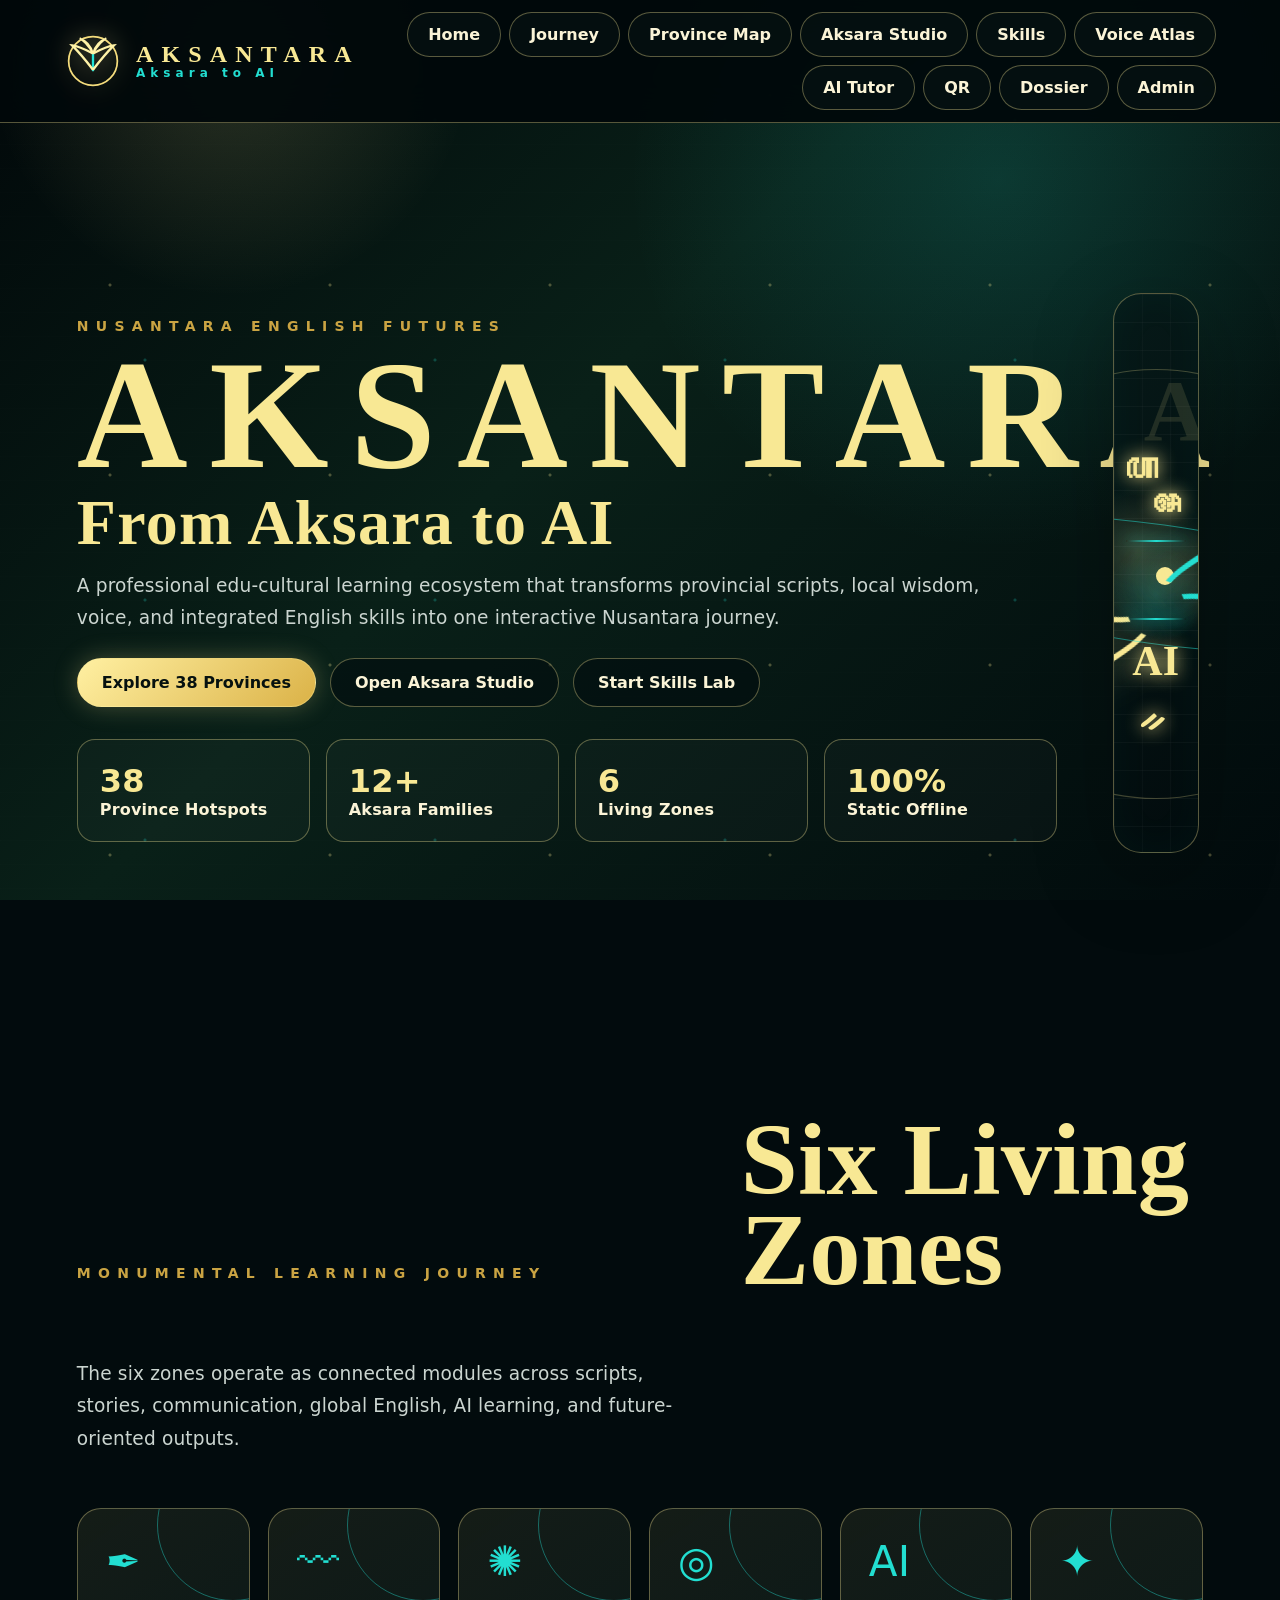
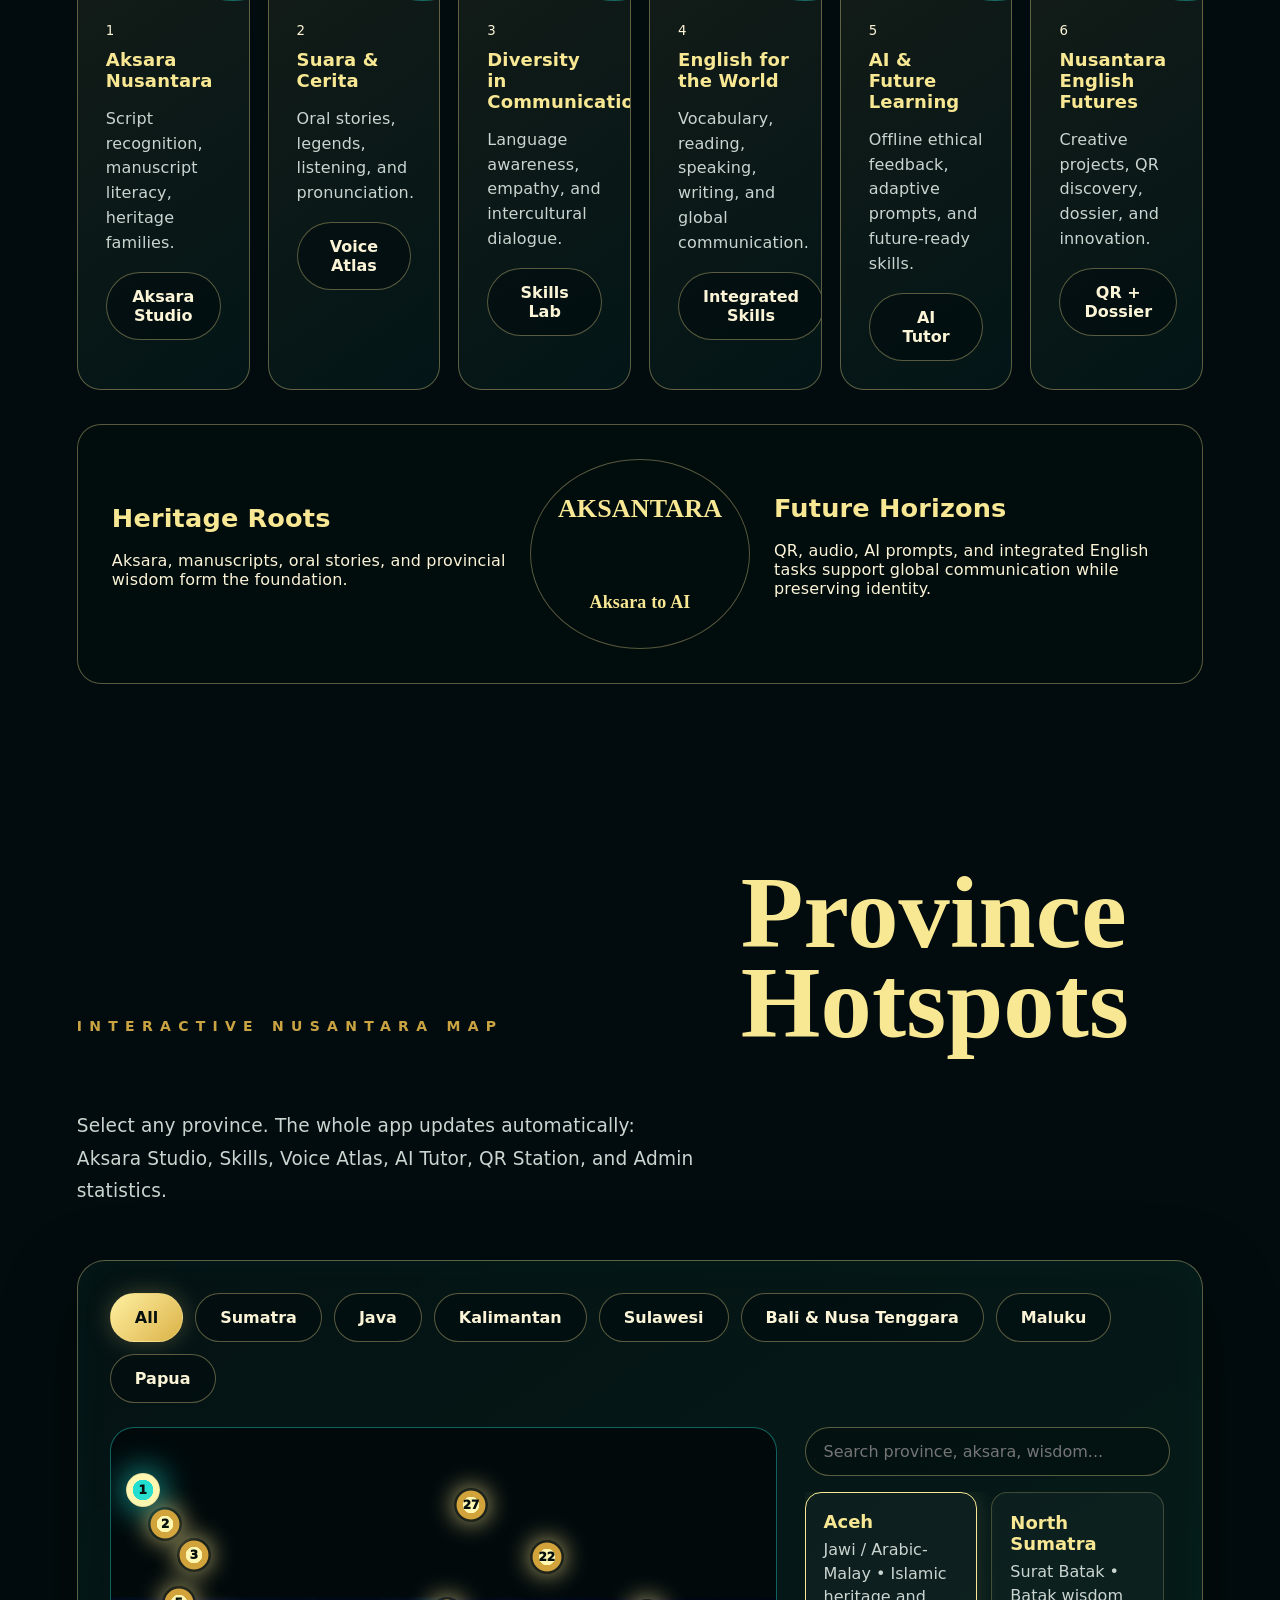
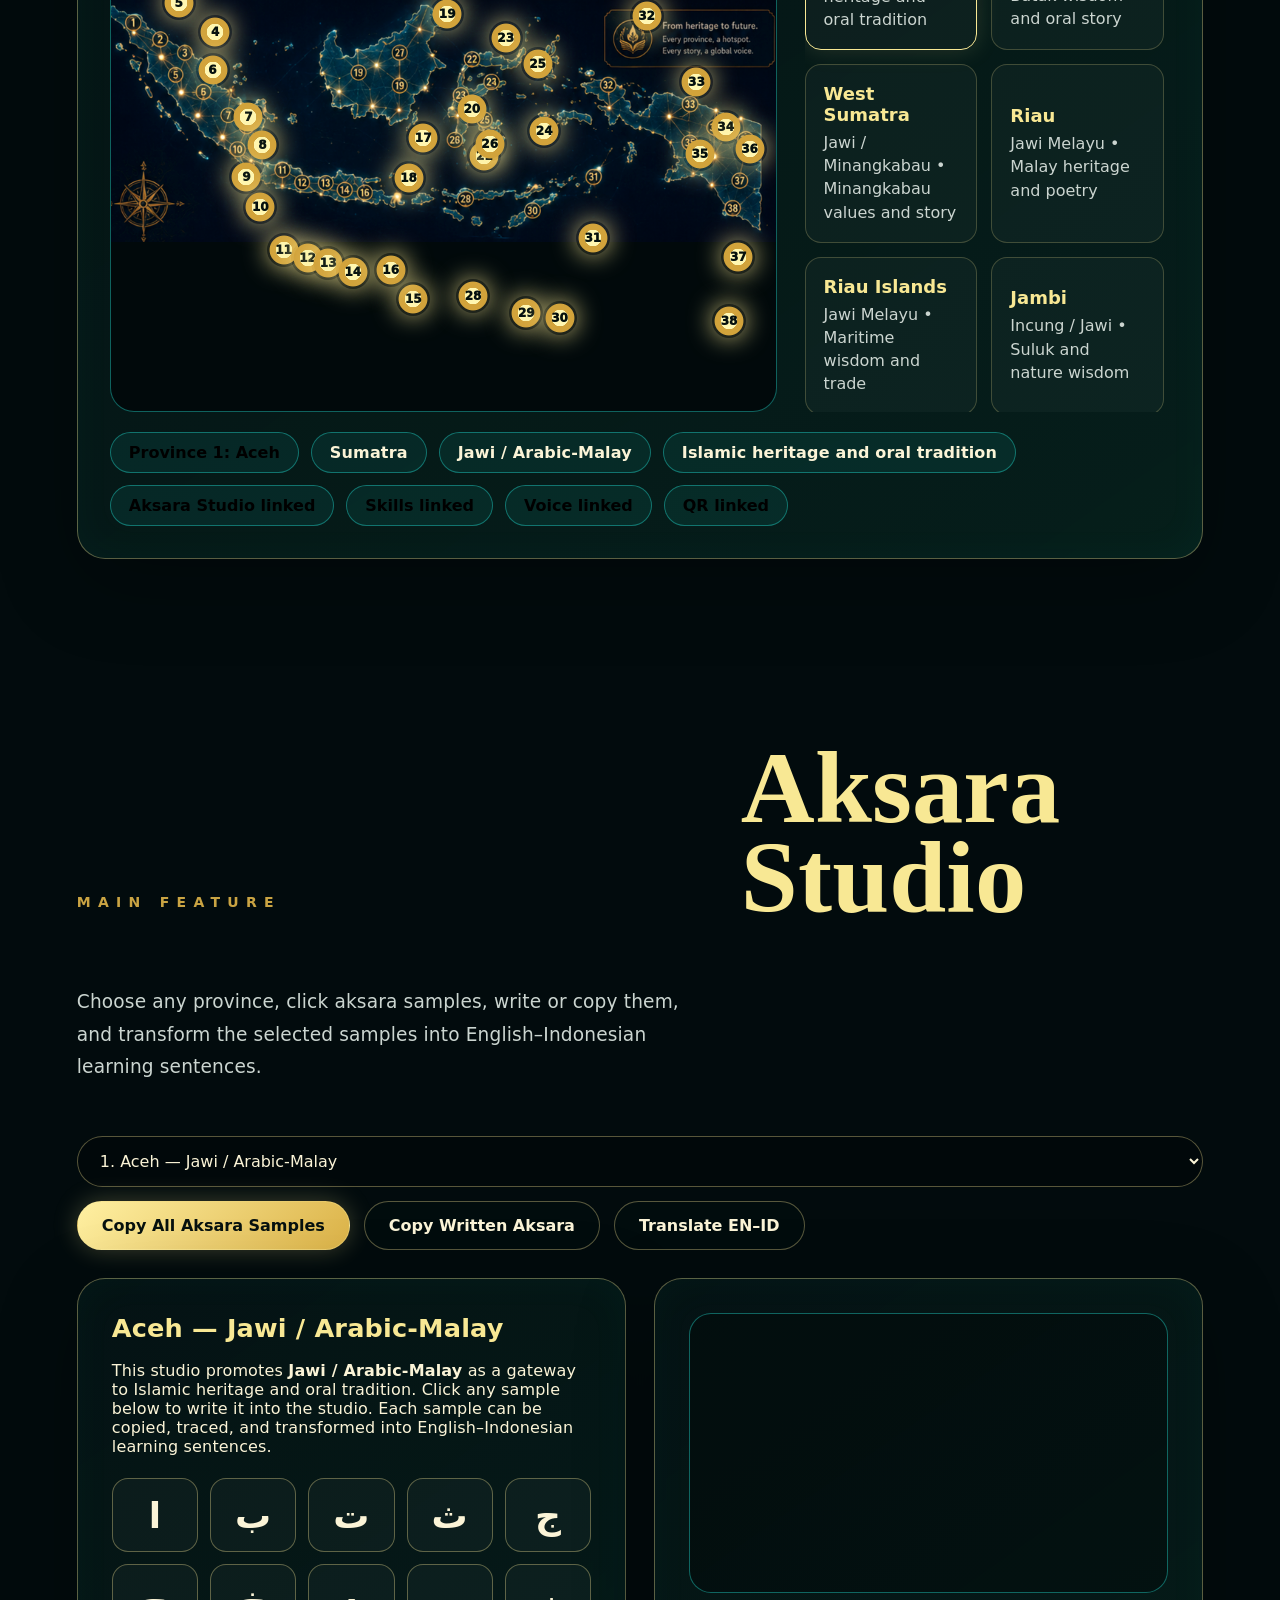
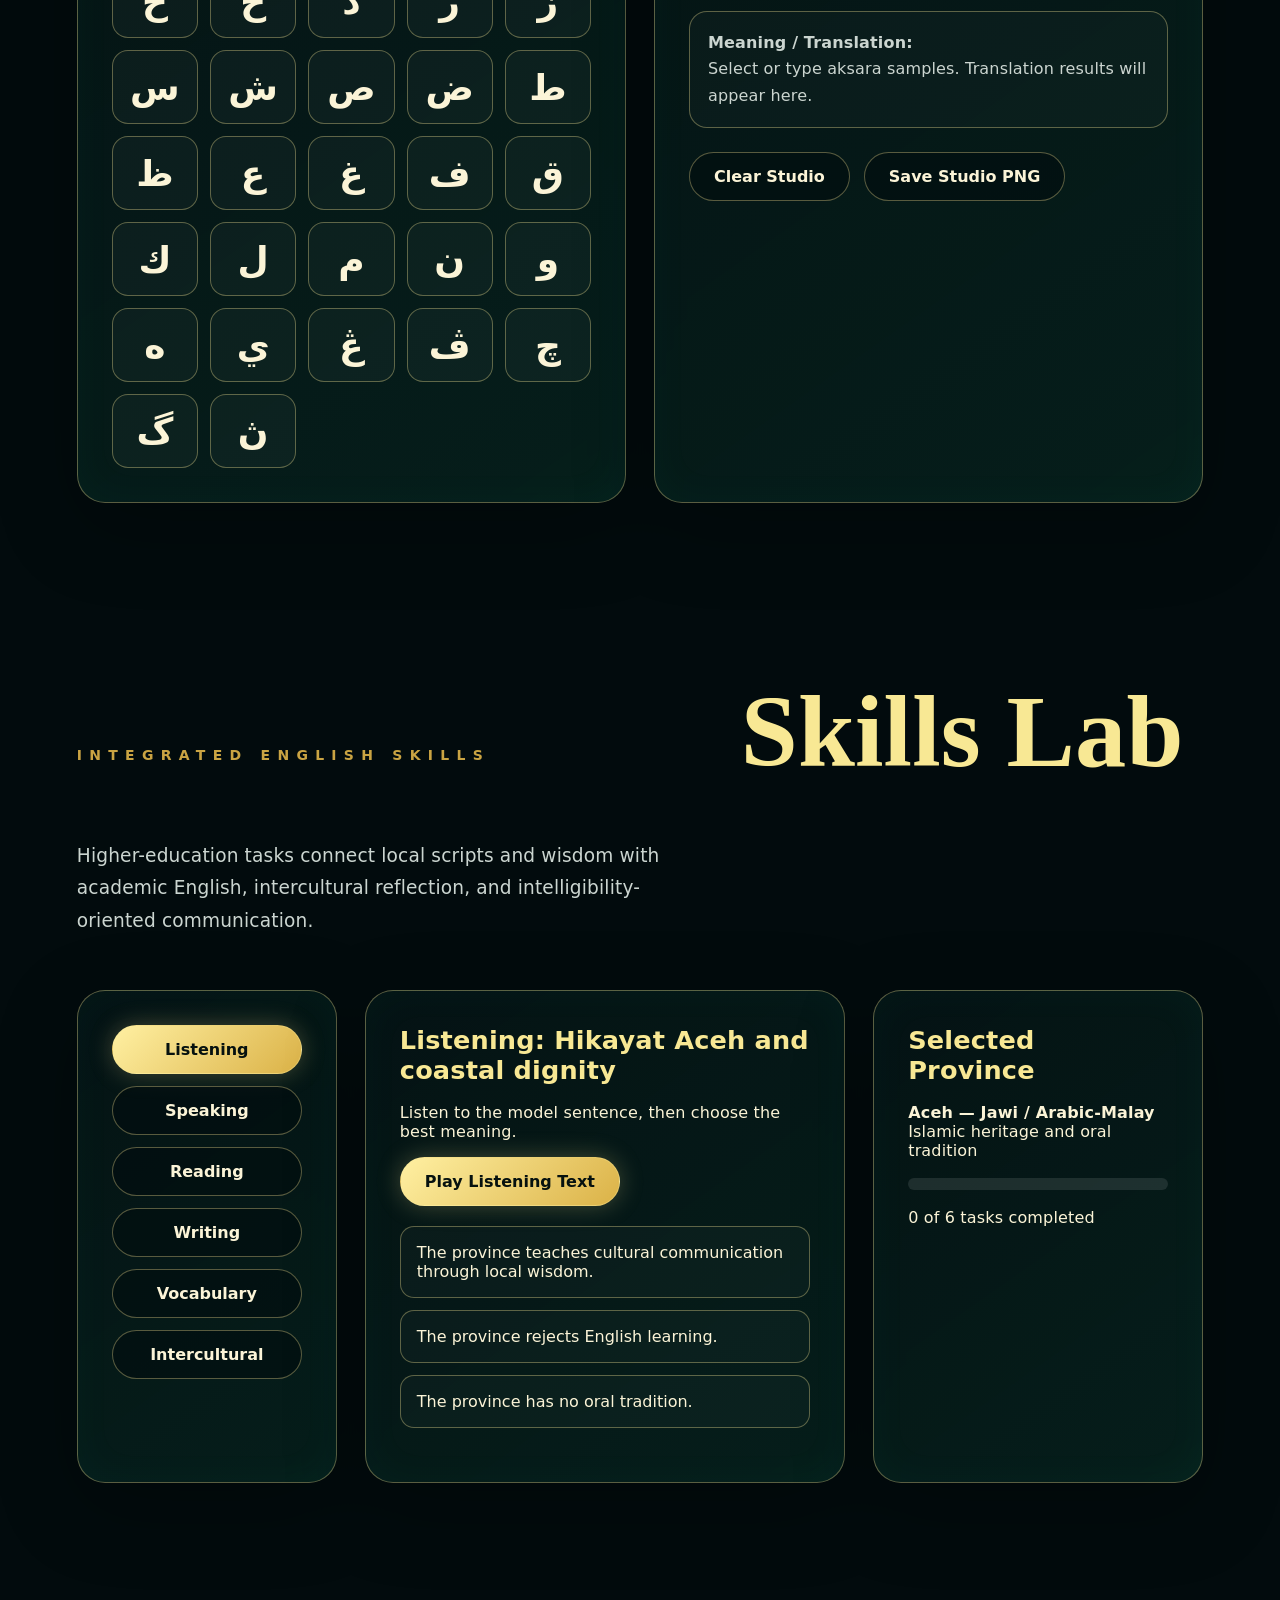
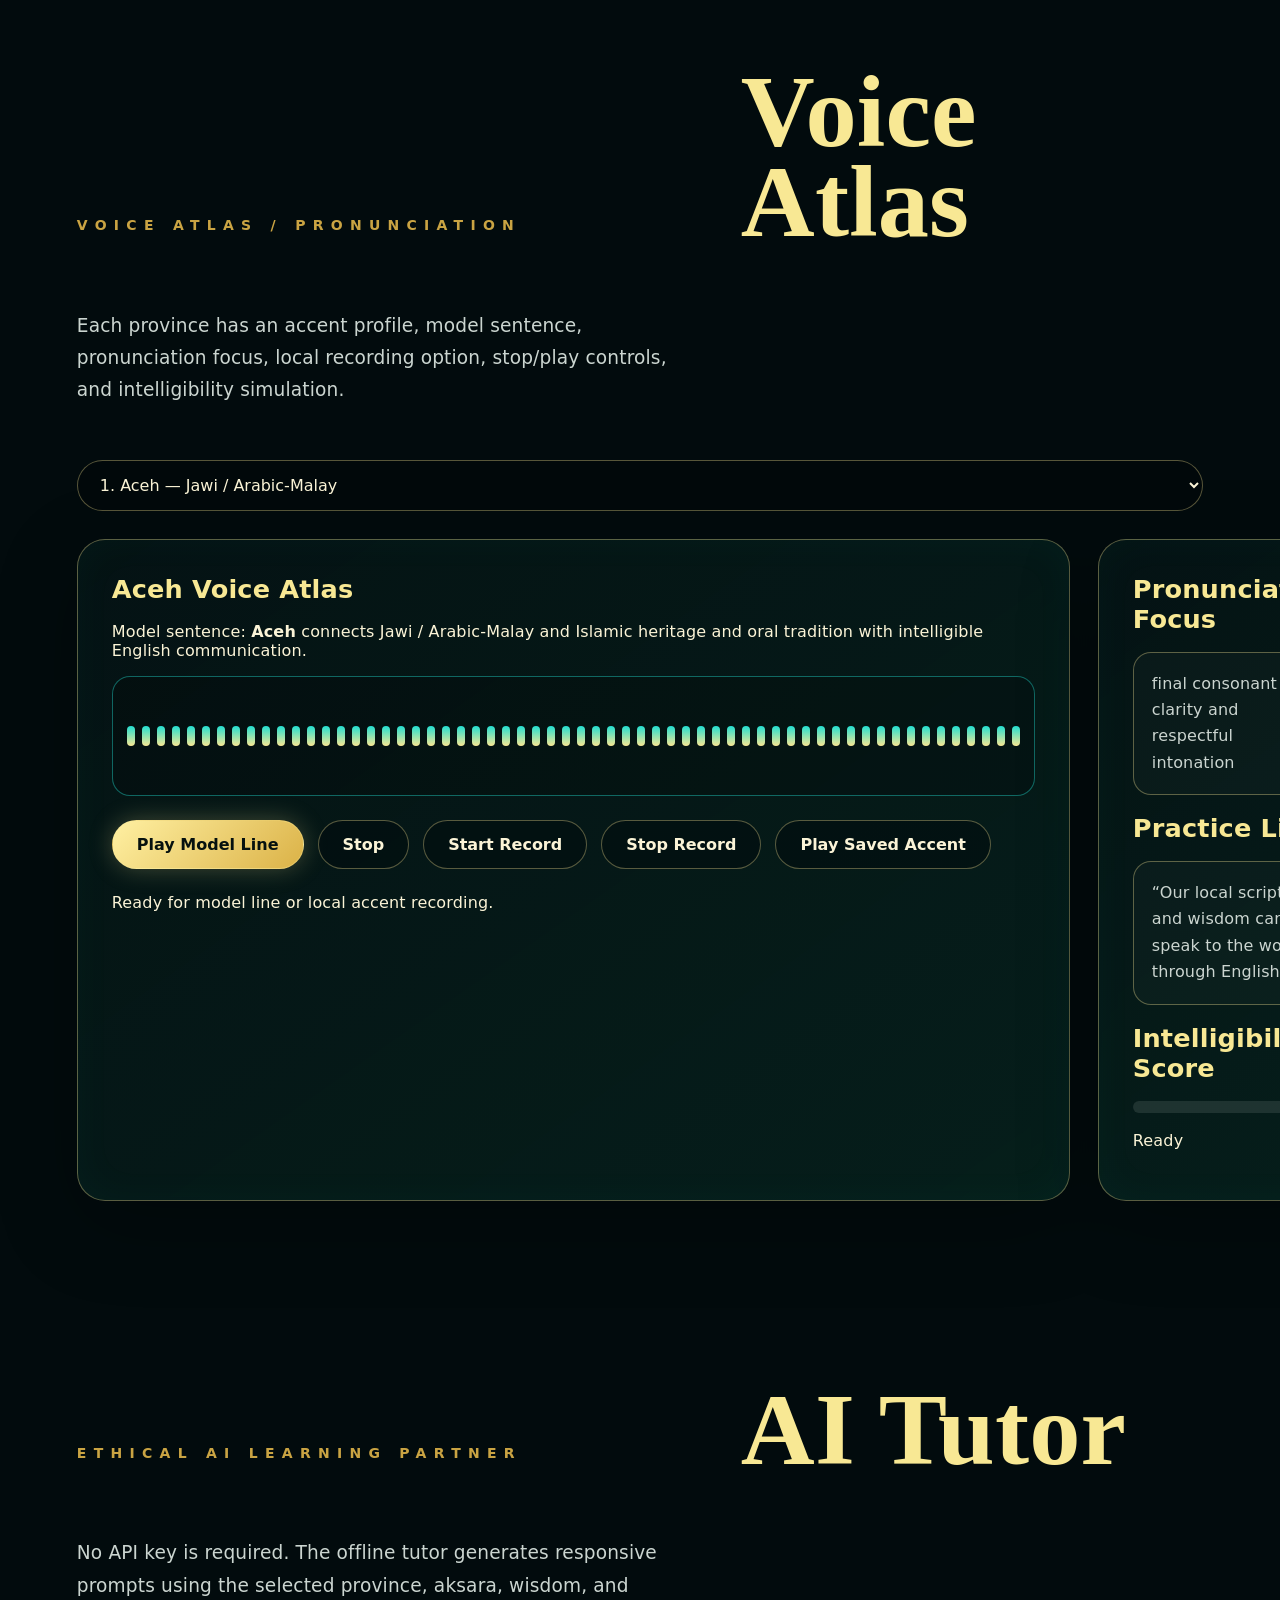
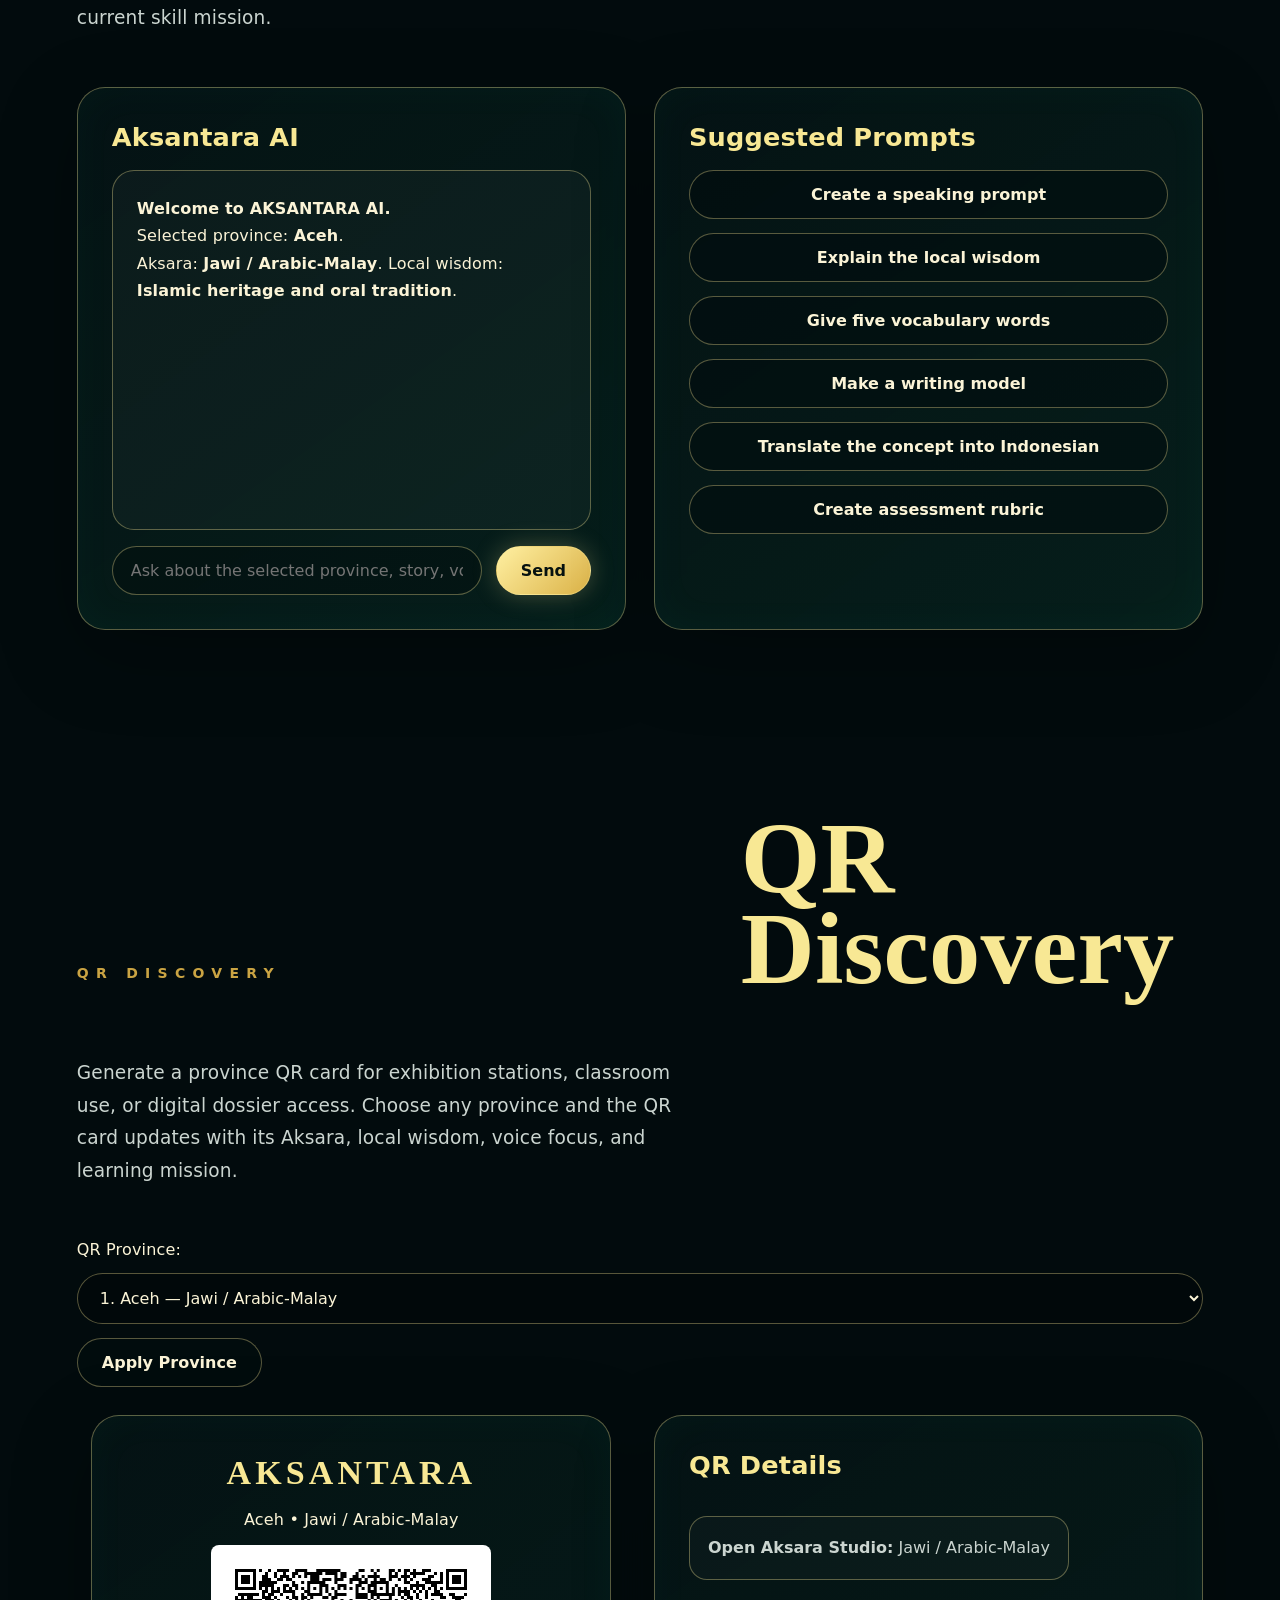
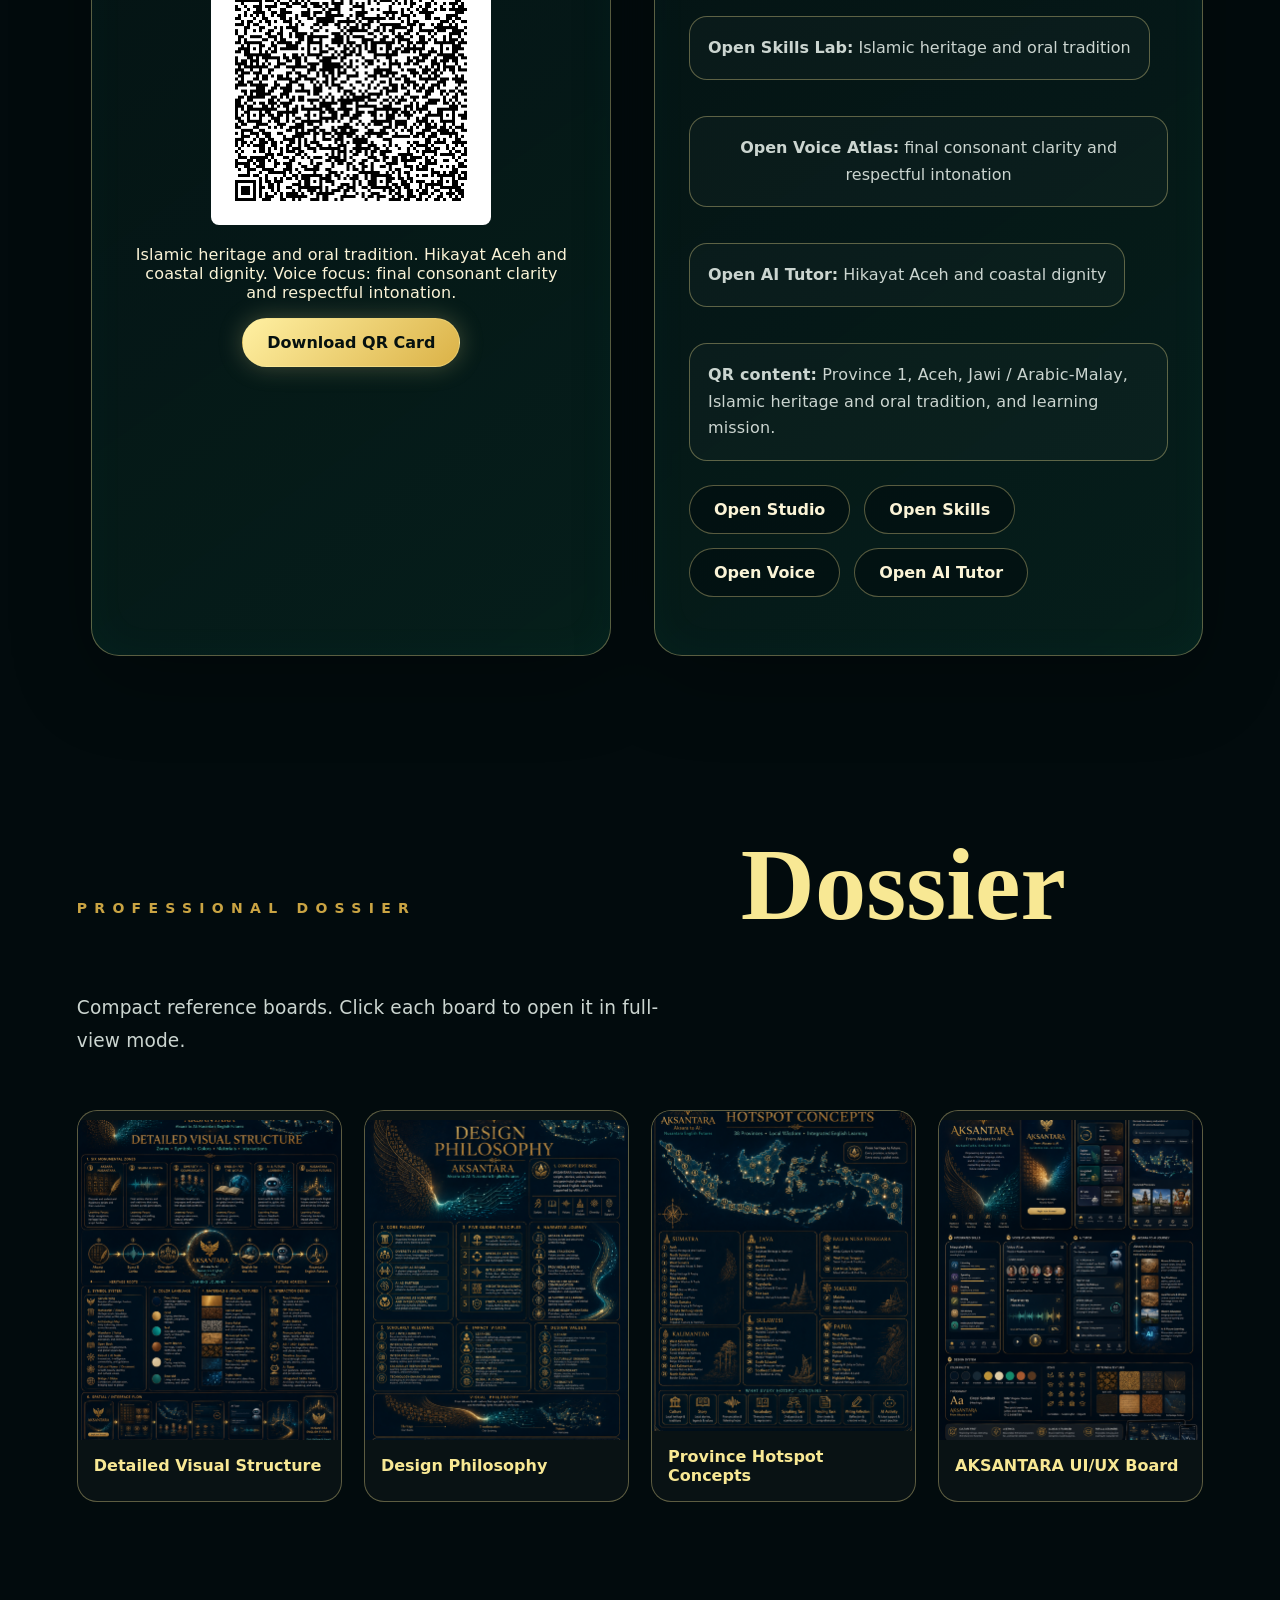
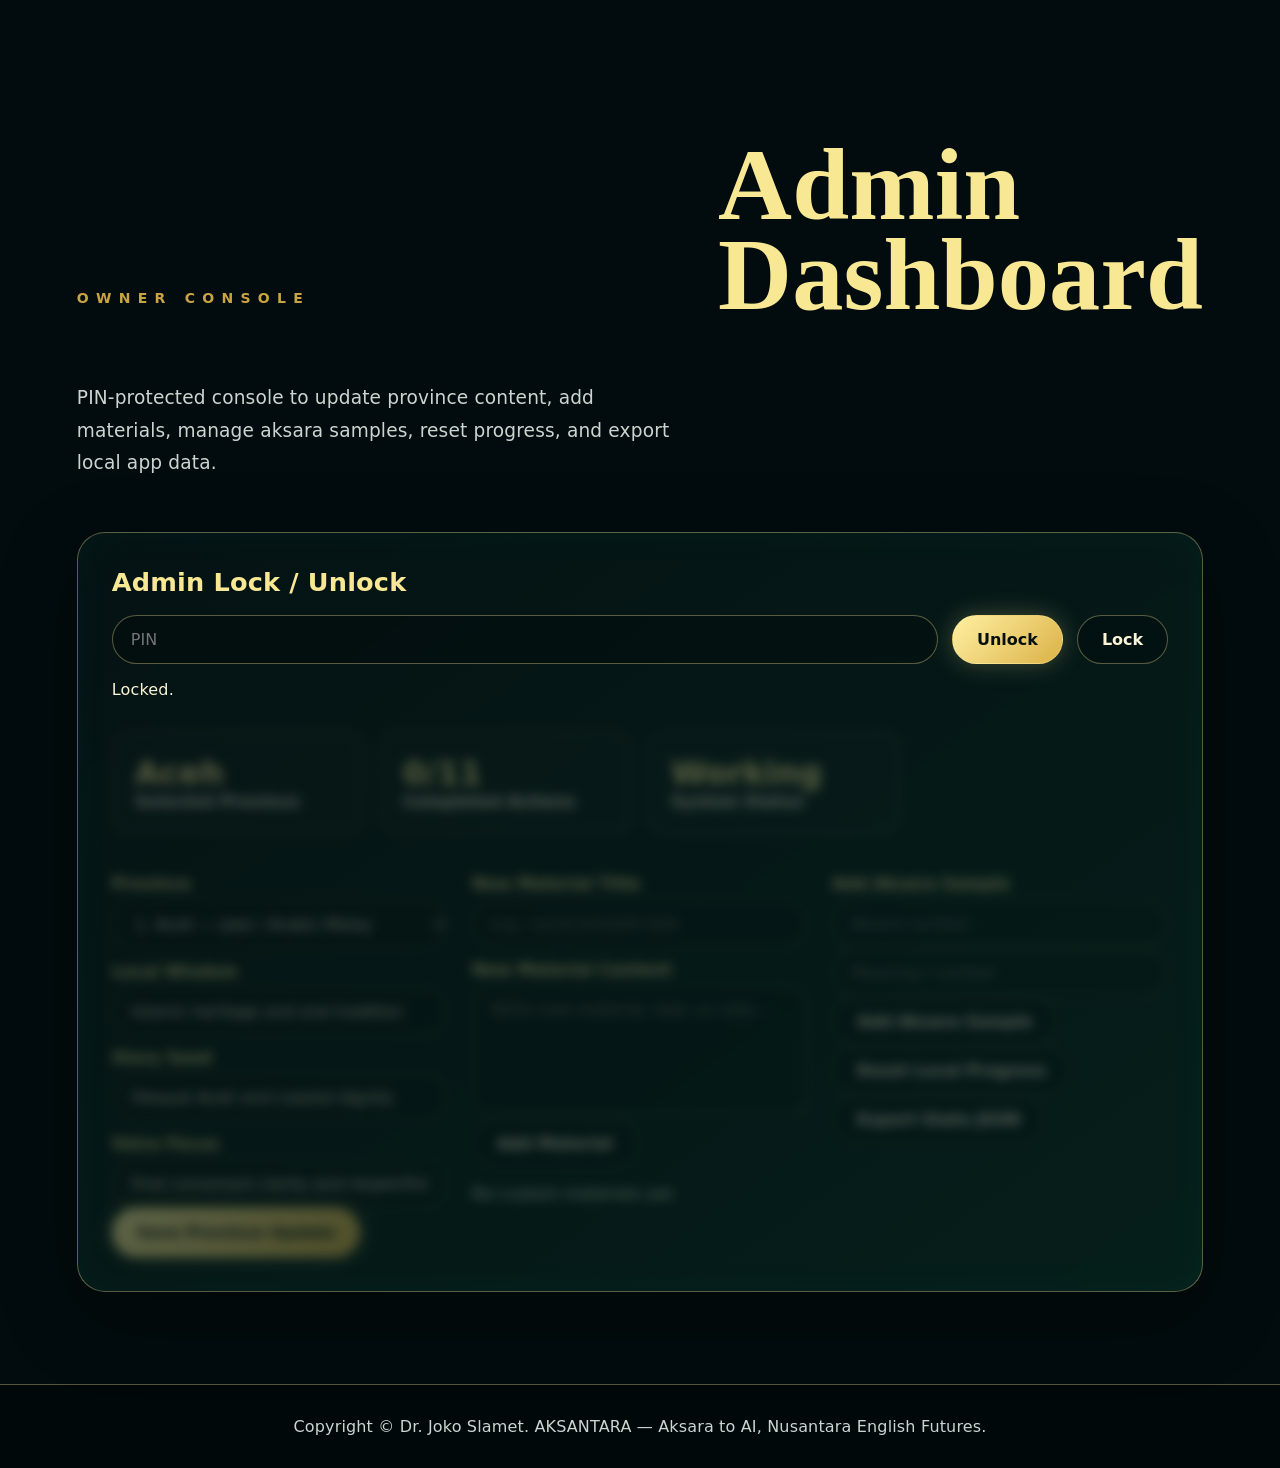
==== commit ad3511f6: "Add files via upload" ====
--- a/index.html
+++ b/index.html
@@ -1,93 +1,88 @@
 <!doctype html>
-<html lang="en"><head>
-<meta charset="utf-8"><meta name="viewport" content="width=device-width,initial-scale=1">
+<html lang="en">
+<head>
+<meta charset="utf-8" />
+<meta name="viewport" content="width=device-width,initial-scale=1" />
 <title>AKSANTARA — Aksara to AI</title>
-<meta name="description" content="AKSANTARA — Aksara to AI. Executive Nusantara English Futures app.">
-<style>
-:root{--bg:#020b0d;--panel:rgba(4,20,22,.82);--panel2:rgba(9,35,31,.62);--gold:#f7e594;--gold2:#c99e3a;--teal:#18ddd2;--teal2:#097973;--ivory:#f7f2d9;--muted:#c8d1cf;--line:rgba(247,229,148,.34);--line2:rgba(24,221,210,.42);--serif:Georgia,'Times New Roman',serif;--sans:Inter,system-ui,-apple-system,Segoe UI,Arial,sans-serif;--radius:28px}
-*{box-sizing:border-box}html{scroll-behavior:smooth}body{margin:0;background:#020b0d;color:var(--ivory);font-family:var(--sans);letter-spacing:.01em;overflow-x:hidden}
-body:before{content:'';position:fixed;inset:0;z-index:-5;background:radial-gradient(circle at 20% 5%,rgba(247,229,148,.15),transparent 18%),radial-gradient(circle at 83% 18%,rgba(24,221,210,.16),transparent 26%),linear-gradient(135deg,#010609,#061915 42%,#020b0d)}
-body:after{content:'';position:fixed;inset:0;z-index:-4;opacity:.32;background-image:linear-gradient(rgba(255,255,255,.025) 1px,transparent 1px),linear-gradient(90deg,rgba(255,255,255,.02) 1px,transparent 1px),radial-gradient(circle,rgba(247,229,148,.9) 0 1px,transparent 2px),radial-gradient(circle,rgba(24,221,210,.65) 0 1px,transparent 2px);background-size:24px 24px,24px 24px,220px 190px,280px 240px;animation:drift 28s linear infinite}@keyframes drift{to{background-position:0 0,0 0,220px 190px,280px 240px}}
-.header{position:sticky;top:0;z-index:99;padding:14px clamp(18px,5vw,110px);display:flex;justify-content:space-between;align-items:center;background:rgba(1,8,10,.92);border-bottom:1px solid var(--line);backdrop-filter:blur(18px)}
-.logoLock{display:flex;align-items:center;gap:16px;text-decoration:none;color:var(--gold)}.logoEmblem{width:68px;height:68px;border:1px solid var(--line);border-radius:50%;display:grid;place-items:center;background:radial-gradient(circle,rgba(247,229,148,.18),rgba(24,221,210,.05));box-shadow:0 0 32px rgba(247,229,148,.16)}.logoEmblem svg{width:52px;height:52px;filter:drop-shadow(0 0 7px rgba(247,229,148,.35))}.logoType strong{font:700 26px/1 var(--serif);letter-spacing:.35em}.logoType span{display:block;color:var(--teal);font-weight:900;font-size:13px;letter-spacing:.55em;margin-top:4px}
-.nav{display:flex;gap:9px;flex-wrap:wrap;justify-content:flex-end}button{font-family:inherit}.nav button,.btn,.pill{border:1px solid var(--line);background:rgba(4,16,18,.7);color:var(--ivory);border-radius:999px;padding:12px 18px;font-weight:900;cursor:pointer;transition:.18s}.nav button:hover,.nav button.active,.btn.primary,.pill.active{background:linear-gradient(135deg,#f7e594,#fff2b5);color:#06110f;box-shadow:0 0 26px rgba(247,229,148,.28)}.btn.teal{border-color:var(--line2);background:rgba(24,221,210,.10);color:#e5fffc}.btn:hover,.pill:hover{transform:translateY(-1px);box-shadow:0 0 22px rgba(24,221,210,.16)}
-.wrap{width:min(1660px,92vw);margin:auto}.section{padding:76px 0}.eyebrow{color:var(--gold2);letter-spacing:.55em;text-transform:uppercase;font-weight:1000;font-size:14px}h1,h2{font-family:var(--serif);color:var(--gold);margin:0}.title{font-size:clamp(42px,5.4vw,78px);line-height:.92;margin:14px 0 24px}.lead{font-size:clamp(17px,1.25vw,22px);line-height:1.65;color:#d8e0de;max-width:900px}
-.card{background:linear-gradient(145deg,rgba(2,14,17,.88),rgba(9,33,29,.64));border:1px solid var(--line);border-radius:var(--radius);box-shadow:0 32px 90px rgba(0,0,0,.55);position:relative;overflow:hidden}.card:before{content:'';position:absolute;inset:0;background:linear-gradient(125deg,rgba(247,229,148,.08),transparent 38%,rgba(24,221,210,.08));pointer-events:none}.inner{position:relative;padding:30px}
-/* HOME */.hero{min-height:calc(100vh - 96px);display:grid;grid-template-columns:.95fr 1.05fr;gap:42px;align-items:center;padding:70px 0}.hero h1{font-size:clamp(58px,7vw,105px);line-height:.86;letter-spacing:.18em}.hero h2{font-size:clamp(32px,3.6vw,58px);margin:18px 0;color:#fff3bf}.heroActions,.row{display:flex;gap:14px;flex-wrap:wrap;align-items:center}.stats{display:grid;grid-template-columns:repeat(4,1fr);gap:14px;margin-top:28px}.stat{border:1px solid var(--line);border-radius:18px;padding:18px;background:rgba(1,14,16,.65)}.stat b{display:block;color:var(--gold);font-size:32px}
-.homeVisual{height:570px;border:1px solid var(--line);border-radius:42px;position:relative;overflow:hidden;background:radial-gradient(circle at 50% 50%,rgba(247,229,148,.24),transparent 8%),radial-gradient(circle at 38% 52%,rgba(24,221,210,.30),transparent 22%),linear-gradient(145deg,rgba(247,229,148,.06),rgba(24,221,210,.10));box-shadow:0 46px 120px rgba(0,0,0,.62)}.homeVisual svg{position:absolute;inset:0;width:100%;height:100%}.flowLine{stroke-dasharray:9 11;animation:dash 8s linear infinite}@keyframes dash{to{stroke-dashoffset:-240}}.floatGlyph{animation:float 5s ease-in-out infinite}.floatGlyph.g2{animation-delay:-1.2s}.floatGlyph.g3{animation-delay:-2.2s}@keyframes float{50%{transform:translateY(-12px)}}
-/* Journey */.zones{display:grid;grid-template-columns:repeat(6,1fr);gap:18px}.zone{min-height:300px;padding:24px;border:1px solid var(--line);border-radius:24px;background:linear-gradient(155deg,rgba(16,43,36,.70),rgba(3,14,16,.75));cursor:pointer;position:relative;overflow:hidden}.zone:after{content:'';position:absolute;inset:auto 0 0 0;height:88px;background:linear-gradient(transparent,rgba(24,221,210,.12))}.zone:hover{transform:translateY(-4px);border-color:var(--teal);box-shadow:0 0 42px rgba(24,221,210,.16)}.zoneIcon{height:72px;display:grid;place-items:center;margin-bottom:12px}.zoneIcon svg{width:70px;height:70px;filter:drop-shadow(0 0 14px rgba(24,221,210,.34))}.zone .num{font-family:var(--serif);font-size:40px;color:var(--gold)}.zone h3{color:var(--gold);font-size:21px;line-height:1.25;margin:6px 0}.zone p{color:#cbd6d3;line-height:1.55}
-/* Map */.mapStage{padding:28px;border:1px solid var(--line);border-radius:34px;background:rgba(1,13,15,.72);box-shadow:0 35px 90px rgba(0,0,0,.55)}.filters{display:flex;gap:12px;flex-wrap:wrap;margin-bottom:22px}.mapLayout{display:grid;grid-template-columns:1.45fr .75fr;gap:28px}.mapFrame{border:1px solid var(--line2);border-radius:28px;background:#020b0d;overflow:hidden;padding:12px;position:relative}.mapImgWrap{position:relative;width:100%;aspect-ratio:1800/663}.mapImgWrap img{position:absolute;inset:0;width:100%;height:100%;object-fit:contain;filter:saturate(1.1) contrast(1.05)}.hotspot{position:absolute;transform:translate(-50%,-50%);width:26px;height:26px;border-radius:50%;border:0;background:radial-gradient(circle,var(--gold) 34%,rgba(247,229,148,.18));color:#06110f;font-weight:1000;font-size:11px;cursor:pointer;z-index:10;box-shadow:0 0 18px rgba(247,229,148,.9),0 0 46px rgba(24,221,210,.18)}.hotspot.active{background:var(--teal);box-shadow:0 0 28px var(--teal),0 0 76px rgba(24,221,210,.38);transform:translate(-50%,-50%) scale(1.22)}.mapMeta{display:flex;gap:10px;flex-wrap:wrap;margin-top:16px}.chip,.linkChip{border:1px solid var(--line2);background:rgba(24,221,210,.08);color:#e6fffb;border-radius:999px;padding:10px 14px;font-weight:900;text-decoration:none;display:inline-flex;align-items:center}.linkChip{cursor:pointer}.provincePanel{max-height:590px;overflow:auto;padding-right:8px}.search{width:100%;border:1px solid var(--line);border-radius:999px;background:rgba(2,12,14,.75);color:var(--ivory);padding:17px 19px;font-size:16px;font-weight:700;margin-bottom:14px}.provGrid{display:grid;grid-template-columns:1fr 1fr;gap:12px}.provCard{border:1px solid rgba(247,229,148,.22);border-radius:16px;padding:15px 16px;background:rgba(4,18,20,.72);cursor:pointer}.provCard:hover,.provCard.active{border-color:var(--gold);background:rgba(247,229,148,.08)}.provCard b{color:var(--gold);font-size:18px}.provCard p{margin:6px 0 0;color:#d2dcda;line-height:1.45}
-/* Studio */.toolbar{display:grid;grid-template-columns:minmax(240px,340px) 1fr;gap:16px;margin:18px 0 26px}select,input,textarea{border:1px solid var(--line);background:rgba(2,12,14,.78);color:var(--ivory);border-radius:14px;padding:14px 16px;font:inherit;font-weight:700}.studioGrid{display:grid;grid-template-columns:.95fr 1.05fr;gap:24px}.sampleGrid{display:grid;grid-template-columns:repeat(8,1fr);gap:12px;margin:18px 0}.seed{min-height:78px;border:1px solid var(--line);border-radius:16px;background:rgba(247,229,148,.04);display:grid;place-items:center;color:#fff7c6;font-size:38px;font-weight:900;cursor:pointer}.seed:hover,.seed.active{border-color:var(--teal);box-shadow:0 0 26px rgba(24,221,210,.20);background:rgba(24,221,210,.10)}.seedInfo{border:1px solid var(--line2);border-radius:18px;padding:20px;background:rgba(24,221,210,.08);line-height:1.7;color:#effffb}.workspace{min-height:280px;border:1px solid var(--line2);border-radius:22px;padding:26px;background:rgba(1,10,12,.70);font-size:54px;line-height:1.35;color:#fff8bf;outline:none;white-space:pre-wrap;box-shadow:inset 0 0 60px rgba(24,221,210,.05)}.translation{min-height:110px;border:1px solid var(--line);border-radius:18px;background:rgba(247,229,148,.06);padding:18px;margin-top:18px;line-height:1.6}
-/* Skills */.skillLayout{display:grid;grid-template-columns:320px 1fr;gap:24px}.sideTabs{display:flex;gap:10px;flex-wrap:wrap}.taskBox{min-height:430px}.option{display:block;width:100%;text-align:left;margin:10px 0;padding:16px 18px;border:1px solid var(--line);border-radius:16px;background:rgba(3,17,19,.70);color:var(--ivory);cursor:pointer;font-weight:800}.option.correct{border-color:var(--teal);background:rgba(24,221,210,.14)}.progress{height:10px;background:rgba(255,255,255,.12);border-radius:99px;overflow:hidden;margin:18px 0}.progress i{display:block;height:100%;width:0;background:linear-gradient(90deg,var(--teal),var(--gold));transition:.3s}
-/* Voice */.wave{height:140px;border:1px solid var(--line2);border-radius:20px;display:flex;align-items:center;gap:7px;justify-content:center;background:rgba(24,221,210,.06);margin:20px 0}.bar{width:8px;border-radius:4px;background:linear-gradient(var(--teal),var(--gold));height:35%;animation:wave 1.1s infinite ease-in-out}@keyframes wave{50%{height:88%}}
-/* QR/Dossier/Admin */.qrGrid{display:grid;grid-template-columns:.8fr 1.2fr;gap:30px;align-items:start}.qrCard{width:min(420px,100%);margin:auto;text-align:center;padding:28px;border:1px solid var(--line);border-radius:26px;background:linear-gradient(145deg,#031012,#08211e)}.qrCard img{width:260px;max-width:86%;background:white;padding:12px;border-radius:12px;margin:18px auto;display:block}.qrLinks{display:grid;grid-template-columns:repeat(2,1fr);gap:12px;margin-top:16px}.dossierGrid{height:calc(100vh - 230px);min-height:520px;display:grid;grid-template-columns:1.2fr 1fr;grid-template-rows:1fr 1fr;gap:18px}.board{border:1px solid var(--line);border-radius:22px;overflow:hidden;cursor:pointer;background:#01080a;position:relative}.board img{width:100%;height:100%;object-fit:cover;display:block;filter:saturate(1.08) contrast(1.03)}.board span{position:absolute;left:18px;bottom:18px;background:rgba(1,10,12,.82);border:1px solid var(--line);border-radius:999px;padding:10px 14px;font-weight:900}.modal{position:fixed;inset:0;background:rgba(0,0,0,.86);z-index:200;display:none;place-items:center;padding:22px}.modal.open{display:grid}.modal img{max-width:96vw;max-height:92vh;object-fit:contain;border-radius:18px}.adminGrid{display:grid;grid-template-columns:repeat(3,1fr);gap:18px}.locked .adminOnly{filter:blur(7px);pointer-events:none;opacity:.35}
-footer{border-top:1px solid var(--line);padding:28px;text-align:center;color:#d5dedb;background:rgba(1,8,10,.82)}
-@media(max-width:1100px){.hero,.mapLayout,.studioGrid,.skillLayout,.qrGrid{grid-template-columns:1fr}.zones{grid-template-columns:repeat(2,1fr)}.stats,.adminGrid{grid-template-columns:repeat(2,1fr)}.header{align-items:flex-start;flex-direction:column}.nav{justify-content:flex-start}.sampleGrid{grid-template-columns:repeat(4,1fr)}.dossierGrid{height:auto;grid-template-columns:1fr}}
-@media(max-width:680px){.stats,.provGrid,.zones,.qrLinks,.adminGrid{grid-template-columns:1fr}.title{font-size:42px}.hero h1{font-size:54px}.sampleGrid{grid-template-columns:repeat(3,1fr)}.hotspot{width:20px;height:20px;font-size:9px}}
-</style></head><body>
-<header class="header"><a class="logoLock" href="#home" data-go="home"><span class="logoEmblem"><svg viewBox="0 0 100 100" aria-label="AKSANTARA original logo"><circle cx="50" cy="50" r="46" fill="none" stroke="#f7e594" stroke-width="3"/><path d="M50 74V42" stroke="#18ddd2" stroke-width="4" stroke-linecap="round"/><path d="M50 42C32 20 18 18 10 26c18 1 31 10 40 30" fill="none" stroke="#f7e594" stroke-width="4"/><path d="M50 42c18-22 32-24 40-16-18 1-31 10-40 30" fill="none" stroke="#f7e594" stroke-width="4"/><path d="M50 56c-13-14-31-18-45-8 18-1 32 4 45 18" fill="none" stroke="#f7e594" stroke-width="4"/><path d="M50 56c13-14 31-18 45-8-18-1-32 4-45 18" fill="none" stroke="#f7e594" stroke-width="4"/></svg></span><span class="logoType"><strong>AKSANTARA</strong><span>Aksara to AI</span></span></a><nav class="nav" id="nav"><button data-go="home" class="active">Home</button><button data-go="journey">Journey</button><button data-go="map">Province Map</button><button data-go="studio">Aksara Studio</button><button data-go="skills">Skills</button><button data-go="voice">Voice Atlas</button><button data-go="ai">AI Tutor</button><button data-go="qr">QR</button><button data-go="dossier">Dossier</button><button data-go="admin">Admin</button></nav></header>
+<link rel="stylesheet" href="assets/style.css" />
+</head>
+<body>
+<header class="topbar">
+  <a class="brand" href="#home" data-go="home" aria-label="AKSANTARA Home">
+    <span class="brand-logo" aria-hidden="true">
+      <svg viewBox="0 0 100 100" role="img"><defs><linearGradient id="lg" x1="0" x2="1"><stop stop-color="#fff3a8"/><stop offset="1" stop-color="#20e3d6"/></linearGradient></defs><circle cx="50" cy="50" r="42" fill="none" stroke="#f5dd7d" stroke-width="3"/><path d="M50 66 L50 36" stroke="#20e3d6" stroke-width="4" stroke-linecap="round"/><path d="M50 37 C33 28 25 24 14 23 C28 37 37 48 50 65" fill="none" stroke="#fff3a8" stroke-width="4"/><path d="M50 37 C67 28 75 24 86 23 C72 37 63 48 50 65" fill="none" stroke="#fff3a8" stroke-width="4"/><path d="M50 37 C43 25 37 16 27 11 C38 15 46 22 50 37" fill="none" stroke="#fff3a8" stroke-width="3"/><path d="M50 37 C57 25 63 16 73 11 C62 15 54 22 50 37" fill="none" stroke="#fff3a8" stroke-width="3"/></svg>
+    </span>
+    <span class="brand-text"><strong>AKSANTARA</strong><em>Aksara to AI</em></span>
+  </a>
+  <button class="menuBtn" id="menuBtn">Menu</button>
+  <nav class="nav" id="nav">
+    <button data-go="home">Home</button><button data-go="journey">Journey</button><button data-go="map">Province Map</button><button data-go="studio">Aksara Studio</button><button data-go="skills">Skills</button><button data-go="voice">Voice Atlas</button><button data-go="ai">AI Tutor</button><button data-go="qr">QR</button><button data-go="dossier">Dossier</button><button data-go="admin">Admin</button>
+  </nav>
+</header>
 <main>
-<section class="wrap hero" id="home"><div><div class="eyebrow">Nusantara English Futures</div><h1>AKSANTARA</h1><h2>From Aksara to AI</h2><p class="lead"><b>AKSANTARA</b> is an executive edu-cultural app transforming provincial scripts, oral traditions, local wisdom, and integrated English skills into one interactive learning ecosystem.</p><div class="heroActions"><button class="btn primary" data-go="map">Explore 38 Provinces</button><button class="btn" data-go="studio">Open Aksara Studio</button><button class="btn teal" data-go="skills">Start Integrated Skills</button></div><div class="stats"><div class="stat"><b>38</b>Province Hotspots</div><div class="stat"><b>12+</b>Aksara Families</div><div class="stat"><b>6</b>Living Zones</div><div class="stat"><b>100%</b>Offline Static App</div></div></div><div class="homeVisual" aria-label="AKSANTARA 5D visual figure"><svg viewBox="0 0 1000 760" preserveAspectRatio="xMidYMid meet"><defs><filter id="glow"><feGaussianBlur stdDeviation="4" result="b"/><feMerge><feMergeNode in="b"/><feMergeNode in="SourceGraphic"/></feMerge></filter><radialGradient id="rg" cx="50%" cy="50%"><stop offset="0" stop-color="#f7e594" stop-opacity=".95"/><stop offset=".25" stop-color="#18ddd2" stop-opacity=".28"/><stop offset="1" stop-color="#000" stop-opacity="0"/></radialGradient></defs><rect width="100%" height="100%" fill="url(#rg)" opacity=".55"/><g opacity=".13" fill="#f7e594" font-family="Georgia" font-size="132" letter-spacing="34"><text x="40" y="170">AKSANTARA</text></g><g filter="url(#glow)" fill="none" stroke-width="5" stroke-linecap="round"><path d="M500 405C372 225 222 243 105 330C250 315 370 347 500 405Z" stroke="#f7e594"/><path d="M500 405C628 225 778 243 895 330C750 315 630 347 500 405Z" stroke="#18ddd2"/><path d="M500 405C344 420 240 475 105 570C265 548 380 510 500 405Z" stroke="#f7e594"/><path d="M500 405C656 420 760 475 895 570C735 548 620 510 500 405Z" stroke="#18ddd2"/><path d="M500 405V610" stroke="#18ddd2"/><path d="M100 540C310 530 425 468 500 405C575 468 690 530 900 540" stroke="#f7e594" opacity=".75" class="flowLine"/></g><g fill="#fff1a5" font-family="Georgia" font-size="52" opacity=".9"><text class="floatGlyph" x="190" y="245">ꦲ</text><text class="floatGlyph g2" x="710" y="285">ᬓ</text><text class="floatGlyph g3" x="590" y="610">ᨀ</text><text class="floatGlyph" x="320" y="590">م</text><text x="760" y="455">AI</text></g><g stroke="#18ddd2" opacity=".45"><path d="M120 520h240v-40h170v-50h220v-55h130"/><path d="M130 250h190v60h170v40h200v-45h180"/></g></svg></div></section>
-<section class="wrap section" id="journey"><div class="eyebrow">Monumental Learning Journey</div><h2 class="title">Six Living Zones</h2><p class="lead">Each zone opens a working feature and updates with the selected province, aksara tradition, voice focus, QR discovery, and learning mission.</p><div class="zones" id="zoneList"></div></section>
-<section class="wrap section" id="map"><div class="eyebrow">Interactive Nusantara Map</div><h2 class="title">Province Hotspots</h2><p class="lead">Select any province. The whole app updates automatically: Aksara Studio, Skills, Voice Atlas, AI Tutor, QR Station, and Admin statistics.</p><div class="mapStage"><div class="filters" id="filters"></div><div class="mapLayout"><div><div class="mapFrame"><div class="mapImgWrap"><img src="assets/province-map-full-clean.png" alt="4D Nusantara province hotspot map"><div id="hotspots"></div></div></div><div class="mapMeta" id="mapMeta"></div></div><div class="provincePanel"><input class="search" id="search" placeholder="Search province, aksara, wisdom..."><div class="provGrid" id="provinceCards"></div></div></div></div></section>
-<section class="wrap section" id="studio"><div class="eyebrow">Main Feature</div><h2 class="title">Aksara Studio</h2><p class="lead">Choose any province, click aksara samples, write or copy them, and transform the selected samples into English–Indonesian learning sentences.</p><div class="toolbar"><select id="studioSelect"></select><div class="row"><button class="btn primary" id="copyAllAksara">Copy All Aksara Samples</button><button class="btn" id="copyWritten">Copy Written Aksara</button><button class="btn teal" id="translateBtn">Translate EN–ID</button></div></div><div class="studioGrid"><div class="card"><div class="inner"><h3 id="studioTitle"></h3><p id="studioDesc"></p><div class="sampleGrid" id="sampleGrid"></div><div class="seedInfo" id="seedInfo">Click an aksara sample to write it into the studio.</div></div></div><div class="card"><div class="inner"><div id="workspace" class="workspace" contenteditable="true" spellcheck="false">Click Aksara samples above. The selected samples will appear here for writing, copying, and learning.</div><div class="translation" id="translationBox"><b>Meaning / Translation:</b><br>English–Indonesian transformation will appear here.</div><div class="row" style="margin-top:18px"><button class="btn" id="clearStudio">Clear Studio</button><button class="btn" id="saveStudio">Save Studio PNG</button></div></div></div></div></section>
-<section class="wrap section" id="skills"><div class="eyebrow">Integrated English Skills</div><h2 class="title">Skills Lab</h2><p class="lead">Higher-education learning tasks integrating listening, speaking, reading, writing, vocabulary, and intercultural reflection with the selected province and aksara heritage.</p><div class="skillLayout"><div class="card"><div class="inner"><div class="sideTabs" id="skillTabs"></div><h3 style="color:var(--gold);margin-top:28px">Selected Province</h3><div id="skillSummary"></div><div class="progress"><i id="skillProgress"></i></div><div id="skillDone"></div><div id="skillBadges" class="row" style="margin-top:16px"></div></div></div><div class="card taskBox"><div class="inner" id="taskContent"></div></div></div></section>
-<section class="wrap section" id="voice"><div class="eyebrow">Voice Atlas / Pronunciation</div><h2 class="title">Voice Atlas</h2><p class="lead">Province-based voice profile, intelligibility focus, practice line, recording simulation, stop button, and accent-awareness guidance for respectful English communication.</p><div class="toolbar"><select id="voiceSelect"></select><div class="row"><button class="btn primary" id="playVoice">Play Model Line</button><button class="btn" id="stopVoice">Stop</button><button class="btn teal" id="recordVoice">Record / Simulate</button></div></div><div class="grid2"><div class="card"><div class="inner"><h3 id="voiceTitle"></h3><p id="voiceSentence"></p><div class="wave" id="voiceWave"></div><p id="voiceStatus">Ready.</p></div></div><div class="card"><div class="inner"><h3>Pronunciation Focus</h3><div class="seedInfo"><b>Focus:</b> <span id="pronFocus"></span></div><div class="seedInfo" style="margin-top:14px"><b>Practice Line:</b><br>“Our local script and wisdom can speak to the world through English.”</div><h3>Intelligibility Score</h3><div class="progress"><i id="voiceScoreBar"></i></div><p id="voiceScore">Ready</p></div></div></div></section>
-<section class="wrap section" id="ai"><div class="eyebrow">Ethical AI Learning Partner</div><h2 class="title">AI Tutor</h2><p class="lead">Offline, no API key. The tutor responds using the selected province, aksara family, wisdom, vocabulary, and skill mission.</p><div class="grid2"><div class="card"><div class="inner"><h3>Aksantara AI</h3><div id="chat" class="workspace" style="font-size:21px;min-height:360px;overflow:auto"></div><div class="row" style="margin-top:16px"><input id="aiInput" placeholder="Ask about the selected province, story, vocabulary, or task..." style="flex:1"><button class="btn primary" id="aiSend">Send</button></div></div></div><div class="card"><div class="inner"><h3>Suggested Prompts</h3><div id="promptButtons"></div></div></div></div></section>
-<section class="wrap section" id="qr"><div class="eyebrow">QR Discovery</div><h2 class="title">QR Discovery</h2><p class="lead">Generate a scannable province QR card for exhibition stations, classroom use, or digital dossier access. The QR card updates with its aksara, local wisdom, voice focus, and learning mission.</p><div class="toolbar"><select id="qrSelect"></select><button class="btn teal" id="qrApply">Apply Province</button></div><div class="qrGrid"><div class="qrCard" id="qrCard"><h2 style="font-size:38px">AKSANTARA</h2><p id="qrProvince"></p><img id="qrImg" alt="Scannable QR code"><b id="qrCaption"></b><button class="btn primary" id="downloadQR" style="margin-top:18px">Download QR Card</button></div><div class="card"><div class="inner"><h3>QR Details</h3><div id="qrDetails"></div><div class="qrLinks"><button class="btn teal" data-go="studio">Open Aksara Studio</button><button class="btn teal" data-go="skills">Open Skills Lab</button><button class="btn teal" data-go="voice">Open Voice Atlas</button><button class="btn teal" data-go="ai">Open AI Tutor</button></div></div></div></div></section>
-<section class="wrap section" id="dossier"><div class="eyebrow">Professional Dossier</div><h2 class="title">Dossier</h2><p class="lead">Compact one-screen dossier. Click each board to open full visual.</p><div class="dossierGrid"><div class="board" data-img="assets/visual-structure.png"><img src="assets/visual-structure.png"><span>Detailed Visual Structure</span></div><div class="board" data-img="assets/design-philosophy.png"><img src="assets/design-philosophy.png"><span>Design Philosophy</span></div><div class="board" data-img="assets/province-board.png"><img src="assets/province-board.png"><span>Provincial Hotspots</span></div></div></section>
-<section class="wrap section" id="admin"><div class="eyebrow">Owner Console</div><h2 class="title">Admin</h2><div class="card" id="adminBox"><div class="inner"><h3>Admin Lock / Unlock</h3><div class="row"><input id="pin" type="password" placeholder="PIN"><button class="btn primary" id="unlock">Unlock</button><button class="btn" id="lock">Lock</button></div><p id="adminStatus" style="color:var(--teal);font-weight:900">Locked.</p><div class="adminOnly"><div class="adminGrid"><div class="card"><div class="inner"><h3 id="adminProvince"></h3><p>Selected Province</p></div></div><div class="card"><div class="inner"><h3 id="adminCompleted">0/11</h3><p>Completed Actions</p></div></div><div class="card"><div class="inner"><h3>Working</h3><p>System Status</p></div></div></div><h3>Content Designer</h3><div class="toolbar"><select id="adminSelect"></select><input id="adminWisdom" placeholder="Edit local wisdom"><input id="adminStory" placeholder="Edit story seed"></div><div class="row"><button class="btn primary" id="saveAdminContent">Save Current Province Content</button><button class="btn" id="resetApp">Reset Local Progress</button><button class="btn teal" id="exportState">Export State JSON</button></div></div></div></div></section>
-</main><footer>Copyright © Dr. Joko Slamet. AKSANTARA — Aksara to AI, Nusantara English Futures.</footer><div class="modal" id="modal"><img id="modalImg"><button class="btn primary" id="closeModal" style="position:fixed;top:24px;right:24px">Close</button></div>
-<script>
-const PROVINCES=[{"n": 1, "name": "Aceh", "region": "Sumatra", "aksara": "Jawi / Arabic-Malay", "wisdom": "Islamic heritage and oral tradition", "story": "Hikayat Aceh and coastal dignity", "focus": "final consonant clarity and respectful intonation", "x": 3.7, "y": 10}, {"n": 2, "name": "North Sumatra", "region": "Sumatra", "aksara": "Surat Batak", "wisdom": "Batak wisdom and oral story", "story": "Dalihan Na Tolu and community harmony", "focus": "word stress and clear vowel length", "x": 7.3, "y": 16}, {"n": 3, "name": "West Sumatra", "region": "Sumatra", "aksara": "Jawi / Minangkabau", "wisdom": "Minangkabau values and story", "story": "Rantau, adat, and wise negotiation", "focus": "rhythm and contrastive stress", "x": 10.8, "y": 22}, {"n": 4, "name": "Riau", "region": "Sumatra", "aksara": "Jawi Melayu", "wisdom": "Malay heritage and poetry", "story": "Pantun as diplomacy", "focus": "rhythm and vowel clarity", "x": 13.8, "y": 35}, {"n": 5, "name": "Riau Islands", "region": "Sumatra", "aksara": "Jawi Melayu", "wisdom": "Maritime wisdom and trade", "story": "Sea routes and cultural exchange", "focus": "pausing and thought groups", "x": 9.5, "y": 31}, {"n": 6, "name": "Jambi", "region": "Sumatra", "aksara": "Incung / Jawi", "wisdom": "Suluk and nature wisdom", "story": "River ecology and learning humility", "focus": "intonation for explanation", "x": 13.8, "y": 41}, {"n": 7, "name": "Bengkulu", "region": "Sumatra", "aksara": "Rejang / Ka Ga Nga", "wisdom": "Folklore and local tales", "story": "Rafflesia, resilience, and local memory", "focus": "consonant clusters and pacing", "x": 17.8, "y": 49}, {"n": 8, "name": "South Sumatra", "region": "Sumatra", "aksara": "Ulu / Ka Ga Nga", "wisdom": "Sriwijaya legacy and dialogue", "story": "River civilization and dialogue", "focus": "sentence rhythm and emphasis", "x": 19.9, "y": 53}, {"n": 9, "name": "Bangka Belitung", "region": "Sumatra", "aksara": "Jawi Melayu", "wisdom": "Tin heritage and maritime life", "story": "Island labor and maritime ethics", "focus": "clear /t/ and /d/ endings", "x": 18.2, "y": 59}, {"n": 10, "name": "Lampung", "region": "Sumatra", "aksara": "Aksara Lampung", "wisdom": "Pepadun culture and harmony", "story": "Piil Pesenggiri and dignity", "focus": "clear vowels and polite tone", "x": 19.2, "y": 64}, {"n": 11, "name": "Banten", "region": "Java", "aksara": "Pegon / Jawi", "wisdom": "Sultanate heritage and harmony", "story": "Coastal Islam and intercultural trade", "focus": "linking and pausing", "x": 25.7, "y": 69}, {"n": 12, "name": "Jakarta", "region": "Java", "aksara": "Latin-Betawi / Jawi traces", "wisdom": "Urban diversity and dialogue", "story": "Betawi humor and plural city life", "focus": "urban English clarity and turn taking", "x": 28.5, "y": 71}, {"n": 13, "name": "West Java", "region": "Java", "aksara": "Aksara Sunda", "wisdom": "Sundanese culture and nature", "story": "Silih asih, silih asah, silih asuh", "focus": "soft intonation and intelligible /v/", "x": 32, "y": 72}, {"n": 14, "name": "Central Java", "region": "Java", "aksara": "Aksara Jawa", "wisdom": "Heritage and temple stories", "story": "Ethical refinement and heritage sites", "focus": "polite intonation and paragraph stress", "x": 34.5, "y": 74}, {"n": 15, "name": "Yogyakarta", "region": "Java", "aksara": "Aksara Jawa", "wisdom": "Royal culture and creativity", "story": "Court culture, literacy, and creativity", "focus": "formal speech rhythm", "x": 43.5, "y": 79}, {"n": 16, "name": "East Java", "region": "Java", "aksara": "Javanese / Pegon", "wisdom": "Heroes, stories, and innovation", "story": "Heroic memory and pesantren literacy", "focus": "strong endings and narrative pace", "x": 38.8, "y": 72}, {"n": 17, "name": "West Kalimantan", "region": "Kalimantan", "aksara": "Jawi / Dayak motifs", "wisdom": "Dayak culture and nature", "story": "River forests and interethnic living", "focus": "clear description and place names", "x": 43.2, "y": 48}, {"n": 18, "name": "Central Kalimantan", "region": "Kalimantan", "aksara": "Dayak motifs / Latin", "wisdom": "Forest wisdom and harmony", "story": "Kaharingan values and forest care", "focus": "ecological vocabulary clarity", "x": 40.5, "y": 58}, {"n": 19, "name": "South Kalimantan", "region": "Kalimantan", "aksara": "Jawi Banjar", "wisdom": "Banjar culture and river life", "story": "Floating market and river ethics", "focus": "asking and answering questions", "x": 51.5, "y": 34}, {"n": 20, "name": "East Kalimantan", "region": "Kalimantan", "aksara": "Kutai / Jawi traces", "wisdom": "Borneo nature and innovation", "story": "Forest future and innovation city", "focus": "future tense and technical terms", "x": 53.6, "y": 42}, {"n": 21, "name": "North Kalimantan", "region": "Kalimantan", "aksara": "Jawi / Border scripts", "wisdom": "Border culture and unity", "story": "Cross-border cooperation and identity", "focus": "dialogue clarity", "x": 57, "y": 48}, {"n": 22, "name": "North Sulawesi", "region": "Sulawesi", "aksara": "Lontara / Minahasa traces", "wisdom": "Maritime culture and hospitality", "story": "Hospitality and coastal resilience", "focus": "friendly tone and vowel contrast", "x": 62.5, "y": 21}, {"n": 23, "name": "Gorontalo", "region": "Sulawesi", "aksara": "Lontara-related traces", "wisdom": "Oral tradition and harmony", "story": "Tanggomo oral tradition and harmony", "focus": "storytelling intonation", "x": 59.2, "y": 34}, {"n": 24, "name": "Central Sulawesi", "region": "Sulawesi", "aksara": "Lontara / Kaili motifs", "wisdom": "Pamor culture and story", "story": "Megalithic memory and local stories", "focus": "descriptive pauses", "x": 63.5, "y": 51}, {"n": 25, "name": "West Sulawesi", "region": "Sulawesi", "aksara": "Lontara Mandar", "wisdom": "Mandar wisdom and craft", "story": "Sandeq sailing and craft wisdom", "focus": "maritime vocabulary clarity", "x": 64.6, "y": 38}, {"n": 26, "name": "South Sulawesi", "region": "Sulawesi", "aksara": "Lontara Bugis-Makassar", "wisdom": "Bugis–Makassar heritage", "story": "Siri na pacce and maritime identity", "focus": "confidence and final stress", "x": 57.5, "y": 54}, {"n": 27, "name": "Southeast Sulawesi", "region": "Sulawesi", "aksara": "Lontara / Wolio traces", "wisdom": "Sea tradition and unity", "story": "Wakatobi, sea culture, and unity", "focus": "intonation for tourism explanation", "x": 56.8, "y": 13}, {"n": 28, "name": "Bali", "region": "Bali & Nusa Tenggara", "aksara": "Aksara Bali", "wisdom": "Hindu culture and harmony", "story": "Tri Hita Karana and balanced living", "focus": "harmony and reflective tone", "x": 53.6, "y": 77}, {"n": 29, "name": "West Nusa Tenggara", "region": "Bali & Nusa Tenggara", "aksara": "Sasak / Jawi traces", "wisdom": "Sasak culture and traditions", "story": "Sasak weaving and community values", "focus": "clear comparisons", "x": 61.8, "y": 84}, {"n": 30, "name": "East Nusa Tenggara", "region": "Bali & Nusa Tenggara", "aksara": "Lontar / local motifs", "wisdom": "Island wisdom and oral story", "story": "Lontar palm, tenun, and oral memory", "focus": "narrative rhythm", "x": 66, "y": 85}, {"n": 31, "name": "Maluku", "region": "Maluku", "aksara": "Jawi / local motifs", "wisdom": "Spice heritage and harmony", "story": "Spice routes and cultural friendship", "focus": "global trade vocabulary", "x": 73.7, "y": 72}, {"n": 32, "name": "North Maluku", "region": "Maluku", "aksara": "Jawi / Ternate traces", "wisdom": "Island wisdom and resilience", "story": "Sultanate memory and resilience", "focus": "formal explanation", "x": 76.8, "y": 31}, {"n": 33, "name": "West Papua", "region": "Papua", "aksara": "Papuan motif literacy", "wisdom": "Nature and ocean wisdom", "story": "Coastal ecology and communal care", "focus": "ecological terms and pacing", "x": 87.3, "y": 43}, {"n": 34, "name": "Southwest Papua", "region": "Papua", "aksara": "Papuan motif literacy", "wisdom": "Coastal culture and traditions", "story": "Coastal knowledge and tradition", "focus": "respectful dialogue", "x": 91.5, "y": 51}, {"n": 35, "name": "Central Papua", "region": "Papua", "aksara": "Papuan motif literacy", "wisdom": "Highland culture and story", "story": "Highland stories and social dignity", "focus": "story sequencing", "x": 88.0, "y": 55}, {"n": 36, "name": "Papua", "region": "Papua", "aksara": "Papuan motif literacy", "wisdom": "Diversity and unity in culture", "story": "Unity across diverse communities", "focus": "clear intercultural explanation", "x": 96.0, "y": 55}, {"n": 37, "name": "South Papua", "region": "Papua", "aksara": "Papuan motif literacy", "wisdom": "Tribal wisdom and land", "story": "Land, rivers, and ancestral stewardship", "focus": "landscape vocabulary", "x": 94.7, "y": 73}, {"n": 38, "name": "Highland Papua", "region": "Papua", "aksara": "Papuan motif literacy", "wisdom": "Highland heritage and oral story", "story": "Highland heritage and oral tradition", "focus": "intonation and emphasis", "x": 93.2, "y": 84}];
-const coords=Object.fromEntries(PROVINCES.map(p=>[p.n,[p.x,p.y]]));
-const REGIONS=['All','Sumatra','Java','Kalimantan','Sulawesi','Bali & Nusa Tenggara','Maluku','Papua'];
-const SKILLS=['Listening','Speaking','Reading','Writing','Vocabulary','Intercultural'];
-const ZONES=[['Aksara Nusantara','Script recognition, manuscript literacy, and heritage families.','studio'],['Suara & Cerita','Oral stories, local legends, listening, and pronunciation.','voice'],['Diversity in Communication','Language awareness, empathy, and intercultural dialogue.','skills'],['English for the World','Vocabulary, reading, speaking, writing, and global communication.','skills'],['AI & Future Learning','Ethical feedback, adaptive practice, and future-ready skills.','ai'],['Nusantara English Futures','Creative projects rooted in heritage, QR discovery, and innovation.','qr']];
-const REGION_CLASS={'Bali & Nusa Tenggara':'Bali-Nusa'};
-const AKS_BANKS={
-Jawi:['ا','ب','ت','ث','ج','ح','خ','د','ر','ز','س','ش','ص','ض','ط','ظ','ع','غ','ف','ق','ك','ل','م','ن','و','ه','ي','ء','لا','ڠ','چ','ڤ'],
-Jawa:['ꦲ','ꦤ','ꦕ','ꦫ','ꦏ','ꦢ','ꦠ','ꦱ','ꦮ','ꦭ','ꦥ','ꦧ','ꦒ','ꦩ','ꦚ','ꦗ','ꦛ','ꦝ','ꦟ','ꦔ','ꦶ','ꦸ','ꦺ','ꦼ'],
-Sunda:['ᮃ','ᮄ','ᮅ','ᮊ','ᮌ','ᮍ','ᮎ','ᮏ','ᮒ','ᮓ','ᮔ','ᮕ','ᮘ','ᮙ','ᮚ','ᮛ','ᮜ','ᮝ','ᮞ','ᮠ','ᮡ','ᮢ','ᮣ','ᮀ'],
-Batak:['ᯀ','ᯂ','ᯅ','ᯇ','ᯉ','ᯊ','ᯋ','ᯌ','ᯎ','ᯐ','ᯑ','ᯒ','ᯔ','ᯖ','ᯘ','ᯛ','ᯝ','ᯞ','ᯠ','ᯡ','ᯣ','ᯤ'],
-Lampung:['𑻠','𑻡','𑻢','𑻣','𑻤','𑻥','𑻦','𑻧','𑻨','𑻩','𑻪','𑻫','𑻬','𑻭','𑻮','𑻯'],
-Bali:['ᬅ','ᬆ','ᬇ','ᬈ','ᬉ','ᬊ','ᬓ','ᬔ','ᬕ','ᬘ','ᬚ','ᬜ','ᬢ','ᬤ','ᬦ','ᬧ','ᬩ','ᬫ','ᬬ','ᬭ','ᬮ','ᬯ','ᬲ','ᬳ'],
-Lontara:['ᨀ','ᨁ','ᨂ','ᨃ','ᨄ','ᨅ','ᨆ','ᨈ','ᨉ','ᨊ','ᨋ','ᨌ','ᨍ','ᨎ','ᨏ','ᨐ','ᨑ','ᨒ','ᨓ','ᨔ'],
-Papua:['◆','◇','◈','ᐃ','ᐊ','∿','⟐','⟁','⌁','⟡','●','◎','▵','▿','✦','✧']
-};
-let state={selected:1, region:'All', skill:'Listening', progress:{}, custom:{}, unlocked:false, written:''};
-const $=s=>document.querySelector(s); const $$=s=>Array.from(document.querySelectorAll(s));
-const p=()=>{const base=PROVINCES.find(x=>x.n==state.selected)||PROVINCES[0];return Object.assign({},base,state.custom[base.n]||{})};
-function family(pr){let a=pr.aksara.toLowerCase();if(a.includes('jawa')||a.includes('pegon'))return 'Jawa';if(a.includes('sunda'))return 'Sunda';if(a.includes('batak'))return 'Batak';if(a.includes('lampung'))return 'Lampung';if(a.includes('bali'))return 'Bali';if(a.includes('lontara')||a.includes('bugis')||a.includes('makassar')||a.includes('mandar'))return 'Lontara';if(a.includes('papuan'))return 'Papua';return 'Jawi'}
-function samples(pr=p()){const arr=AKS_BANKS[family(pr)]||AKS_BANKS.Jawi;return arr.map((ch,i)=>({ch,meaning:`Sample ${i+1} from ${pr.aksara}: a cultural sign for ${pr.wisdom}.`,sentence:`${pr.name} uses ${pr.aksara} to connect local wisdom with ethical English communication.`}))}
-function save(){localStorage.setItem('aksantaraStateV2',JSON.stringify(state));localStorage.setItem('aksantaraSelected',state.selected)}function load(){try{Object.assign(state,JSON.parse(localStorage.getItem('aksantaraStateV2')||'{}'));state.selected=Number(localStorage.getItem('aksantaraSelected')||state.selected||1)}catch(e){}}
-function go(id){document.getElementById(id)?.scrollIntoView({behavior:'smooth',block:'start'});$$('.nav button').forEach(b=>b.classList.toggle('active',b.dataset.go===id))}
-function toast(t){let el=document.createElement('div');el.textContent=t;el.style.cssText='position:fixed;left:50%;bottom:28px;transform:translateX(-50%);background:#071915;border:1px solid var(--line2);color:var(--teal);padding:14px 18px;border-radius:999px;z-index:300;font-weight:900;box-shadow:0 12px 35px rgba(0,0,0,.45)';document.body.appendChild(el);setTimeout(()=>el.remove(),2200)}
-function setProvince(n){state.selected=Number(n);save();updateAll();}
-function renderZones(){$('#zoneList').innerHTML=ZONES.map((z,i)=>`<div class="zone" data-go="${z[2]}"><div class="zoneIcon">${zoneSvg(i)}</div><div class="num">${i+1}</div><h3>${z[0]}</h3><p>${z[1]}</p><button class="btn teal" data-go="${z[2]}">Open Feature</button></div>`).join('')}
-function zoneSvg(i){return [`<svg viewBox="0 0 100 100"><path d="M18 58c22-23 43-24 64 0M18 58c24 3 42 12 64 0" stroke="#f7e594" stroke-width="5" fill="none"/><path d="M50 22v58" stroke="#18ddd2" stroke-width="4"/></svg>`,`<svg viewBox="0 0 100 100"><path d="M15 50c10-20 20 20 30 0s20 20 40-5" stroke="#18ddd2" stroke-width="6" fill="none"/><circle cx="50" cy="50" r="35" stroke="#f7e594" fill="none"/></svg>`,`<svg viewBox="0 0 100 100"><circle cx="28" cy="40" r="12" fill="#f7e594"/><circle cx="52" cy="30" r="12" fill="#18ddd2"/><circle cx="72" cy="52" r="12" fill="#f7e594"/><path d="M30 50l18-14 18 14" stroke="#fff" fill="none"/></svg>`,`<svg viewBox="0 0 100 100"><path d="M20 30h60v48H20z" fill="none" stroke="#f7e594" stroke-width="5"/><path d="M50 30v48M26 42h18M56 42h18M26 55h18M56 55h18" stroke="#18ddd2"/></svg>`,`<svg viewBox="0 0 100 100"><text x="18" y="57" fill="#18ddd2" font-size="30" font-weight="900">AI</text><path d="M58 48h28M72 26v56M58 70h28" stroke="#f7e594" stroke-width="4"/></svg>`,`<svg viewBox="0 0 100 100"><path d="M50 12l8 24 25 0-20 15 8 25-21-15-21 15 8-25-20-15 25 0z" fill="none" stroke="#f7e594" stroke-width="4"/><circle cx="50" cy="50" r="36" stroke="#18ddd2" fill="none"/></svg>`][i]}
-function renderFilters(){$('#filters').innerHTML=REGIONS.map(r=>`<button class="pill filter ${state.region===r?'active':''}" data-region="${r}">${r}</button>`).join('')}
-function filtered(){let q=($('#search')?.value||'').toLowerCase();return PROVINCES.filter(pr=>(state.region==='All'||pr.region===state.region)&&[pr.name,pr.aksara,pr.wisdom,pr.story].join(' ').toLowerCase().includes(q))}
-function renderMap(){$('#hotspots').innerHTML=PROVINCES.map(pr=>`<button class="hotspot ${pr.n===state.selected?'active':''}" style="left:${pr.x}%;top:${pr.y}%" data-prov="${pr.n}" title="${pr.name}">${pr.n}</button>`).join('');renderCards();updateMapMeta()}
-function renderCards(){$('#provinceCards').innerHTML=filtered().map(pr=>`<div class="provCard ${pr.n===state.selected?'active':''}" data-prov="${pr.n}"><b>${pr.name}</b><p>${pr.aksara} • ${pr.wisdom}</p></div>`).join('')}
-function updateMapMeta(){const pr=p();$('#mapMeta').innerHTML=`<span class="chip">Province ${pr.n}: ${pr.name}</span><span class="chip">${pr.region}</span><span class="chip">${pr.aksara}</span><span class="chip">${pr.wisdom}</span><button class="linkChip" data-go="studio">Aksara Studio linked</button><button class="linkChip" data-go="skills">Skills linked</button><button class="linkChip" data-go="voice">Voice linked</button><button class="linkChip" data-go="qr">QR linked</button>`}
-function renderOptions(){let opts=PROVINCES.map(pr=>`<option value="${pr.n}">${pr.n}. ${pr.name} — ${pr.aksara}</option>`).join('');['studioSelect','voiceSelect','qrSelect','adminSelect'].forEach(id=>{$(`#${id}`).innerHTML=opts;$(`#${id}`).value=state.selected})}
-function updateStudio(){const pr=p();$('#studioSelect').value=pr.n;$('#studioTitle').textContent=`${pr.name} — ${pr.aksara}`;$('#studioDesc').innerHTML=`This studio promotes <b>${pr.aksara}</b> as a gateway to ${pr.wisdom}. Click any sample below to write it into the studio. Each sample can be copied, traced, translated, and transformed into English–Indonesian learning sentences.`;$('#sampleGrid').innerHTML=samples(pr).map((s,i)=>`<button class="seed" data-i="${i}" title="${s.meaning}">${s.ch}</button>`).join('');$('#seedInfo').innerHTML=`<b>${pr.aksara}</b> samples are ready. Click a sample to apply it.`}
-function applySeed(i){const pr=p();const s=samples(pr)[i];const ws=$('#workspace');if(ws.textContent.startsWith('Click Aksara')) ws.textContent='';ws.textContent+=(ws.textContent.trim()?'  ':'')+s.ch;state.written=ws.textContent;$('#seedInfo').innerHTML=`<b>${s.ch}</b> — ${s.meaning}<br>${s.sentence}`;$('#translationBox').innerHTML=`<b>Meaning:</b> ${s.meaning}<br><b>EN:</b> ${s.sentence}<br><b>ID:</b> ${pr.name} menggunakan ${pr.aksara} untuk menghubungkan kearifan lokal dengan komunikasi bahasa Inggris yang etis.`;save();toast('Aksara written into Studio.')}
-function updateSkillTabs(){$('#skillTabs').innerHTML=SKILLS.map(s=>`<button class="pill ${state.skill===s?'active':''}" data-skill="${s}">${s}</button>`).join('')}
-function updateSkills(){const pr=p();updateSkillTabs();$('#skillSummary').innerHTML=`<h3>${pr.name} — ${pr.aksara}</h3><p>${pr.story}. ${pr.wisdom}.</p>`;let done=SKILLS.filter(s=>state.progress[pr.n+'-'+s]).length;$('#skillProgress').style.width=(done/6*100)+'%';$('#skillDone').textContent=`${done} of 6 tasks completed`;$('#skillBadges').innerHTML=SKILLS.map(s=>`<span class="chip">${state.progress[pr.n+'-'+s]?'●':'○'} ${s}</span>`).join('');renderTask()}
-function renderTask(){const pr=p(),s=state.skill,done=state.progress[pr.n+'-'+s];let html=`<h3>${s} • ${pr.name}</h3>`;if(s==='Listening')html+=`<p>Listen to the model idea, then choose the best meaning.</p><button class="btn primary" id="playSkill">Play Listening Text</button><button class="option" data-answer="1">The province teaches cultural communication through local wisdom.</button><button class="option" data-answer="0">The province rejects English learning.</button><button class="option" data-answer="0">The province has no oral tradition.</button>`;if(s==='Speaking')html+=`<p>Record or present a 60-second explanation: “How does ${pr.aksara} carry ${pr.wisdom} into global English communication?”</p><button class="btn primary" data-complete="1">Mark Speaking Practice Complete</button>`;if(s==='Reading')html+=`<p><b>Reading passage:</b> ${pr.story} represents ${pr.wisdom}. In AKSANTARA, learners use this local knowledge to understand identity, explain culture, and communicate in English without losing their roots.</p><button class="btn primary" data-complete="1">Complete Reading Analysis</button>`;if(s==='Writing')html+=`<p>Write a short paragraph connecting ${pr.name}, ${pr.aksara}, and ethical AI-supported English learning.</p><textarea id="writeText" style="width:100%;min-height:160px" placeholder="Write your academic reflection here..."></textarea><button class="btn primary" data-complete="1">Save Writing Task</button>`;if(s==='Vocabulary')html+=`<p>Academic vocabulary: heritage, intelligibility, interculturality, archive, manuscript, transformation, dialogue, local wisdom.</p><button class="btn primary" data-complete="1">Save Vocabulary Task</button>`;if(s==='Intercultural')html+=`<p>Question: How can ${pr.name} share ${pr.wisdom} with international audiences without losing local identity?</p><textarea style="width:100%;min-height:160px" placeholder="My intercultural answer..."></textarea><button class="btn primary" data-complete="1">Save Reflection</button>`;if(done)html+=`<p style="color:var(--teal);font-weight:900">Completed.</p>`;$('#taskContent').innerHTML=html}
-function updateVoice(){const pr=p();$('#voiceSelect').value=pr.n;$('#voiceTitle').textContent=`${pr.name} Voice Atlas`;$('#voiceSentence').innerHTML=`Model line: <b>${pr.name}</b> connects ${pr.aksara} and ${pr.wisdom} with intelligible English communication.`;$('#pronFocus').textContent=pr.focus;$('#voiceStatus').textContent='Ready for natural practice and recording simulation.';$('#voiceScore').textContent='Ready';$('#voiceScoreBar').style.width='0%';$('#voiceWave').innerHTML=Array.from({length:48},(_,i)=>`<span class="bar" style="animation-delay:${(i%8)*.06}s"></span>`).join('')}
-function updateAI(){const pr=p();$('#chat').innerHTML=`<div><b>Welcome to AKSANTARA AI.</b><br>Selected province: <b>${pr.name}</b>.<br>Aksara: <b>${pr.aksara}</b>. Local wisdom: <b>${pr.wisdom}</b>. Ask for a story, vocabulary, speaking prompt, bilingual explanation, or writing model.</div>`;$('#promptButtons').innerHTML=['Create a speaking prompt','Explain the local wisdom','Give five vocabulary words','Make a writing model','Translate the concept into Indonesian'].map(x=>`<button class="option prompt" data-prompt="${x}">${x}</button>`).join('')}
-function aiAnswer(q){const pr=p();return `<div style="margin-top:12px"><b>Response:</b> For ${pr.name}, ${pr.aksara} represents ${pr.wisdom}. English task: explain ${pr.story.toLowerCase()} for an international audience. Indonesian support: ${pr.name} menggunakan warisan aksara dan kearifan lokal sebagai jembatan komunikasi global.</div>`}
-function updateQR(){const pr=p();$('#qrSelect').value=pr.n;$('#qrProvince').textContent=`${pr.name} • ${pr.aksara}`;$('#qrImg').src=`assets/qr/${String(pr.n).padStart(2,'0')}.png`;$('#qrCaption').textContent=`${pr.wisdom} — ${pr.story}.`;$('#qrDetails').innerHTML=`<div class="seedInfo"><b>Province:</b> ${pr.name}</div><div class="seedInfo"><b>Aksara:</b> ${pr.aksara}</div><div class="seedInfo"><b>Local wisdom:</b> ${pr.wisdom}</div><div class="seedInfo"><b>Story seed:</b> ${pr.story}</div><div class="seedInfo"><b>Voice focus:</b> ${pr.focus}</div><div class="seedInfo"><b>Learning mission:</b> Scan to open Aksara Studio, Skills Lab, Voice Atlas, and AI Tutor for this province.</div>`}
-function updateAdmin(){const pr=p();$('#adminSelect').value=pr.n;$('#adminProvince').textContent=pr.name;let done=SKILLS.filter(s=>state.progress[pr.n+'-'+s]).length;$('#adminCompleted').textContent=done+'/11';$('#adminWisdom').value=pr.wisdom;$('#adminStory').value=pr.story}
-function updateAll(){renderOptions();renderFilters();renderMap();updateStudio();updateSkills();updateVoice();updateAI();updateQR();updateAdmin()}
-function wire(){document.addEventListener('click',e=>{let g=e.target.closest('[data-go]');if(g){go(g.dataset.go);return}let hp=e.target.closest('[data-prov]');if(hp){setProvince(hp.dataset.prov);return}let f=e.target.closest('.filter');if(f){state.region=f.dataset.region;renderFilters();renderCards();return}let seed=e.target.closest('.seed');if(seed){applySeed(seed.dataset.i);return}let sk=e.target.closest('[data-skill]');if(sk){state.skill=sk.dataset.skill;updateSkills();return}let ans=e.target.closest('[data-answer]');if(ans){if(ans.dataset.answer==='1'){state.progress[p().n+'-'+state.skill]=true;save();ans.classList.add('correct');toast('Correct. Task completed.')}else toast('Try again.');updateSkills();return}let comp=e.target.closest('[data-complete]');if(comp){state.progress[p().n+'-'+state.skill]=true;save();updateSkills();toast('Task saved.');return}let prompt=e.target.closest('.prompt');if(prompt){$('#aiInput').value=prompt.dataset.prompt;sendAI();return}});$('#search').oninput=renderCards;['studioSelect','voiceSelect','qrSelect','adminSelect'].forEach(id=>{$(`#${id}`).onchange=e=>setProvince(e.target.value)});$('#qrApply').onclick=()=>setProvince($('#qrSelect').value);$('#copyAllAksara').onclick=()=>{navigator.clipboard?.writeText(samples().map(s=>s.ch+' — '+s.meaning).join('\\n'));toast('All Aksara samples copied.')};$('#copyWritten').onclick=()=>{navigator.clipboard?.writeText($('#workspace').textContent.trim());toast('Written Aksara copied.')};$('#translateBtn').onclick=()=>{const pr=p(),txt=$('#workspace').textContent.trim();$('#translationBox').innerHTML=`<b>EN:</b> ${txt||'[selected aksara]'} represents ${pr.aksara} and ${pr.wisdom}.<br><b>ID:</b> ${txt||'[aksara terpilih]'} merepresentasikan ${pr.aksara} dan ${pr.wisdom}.`;toast('English–Indonesian translation ready.')};$('#clearStudio').onclick=()=>{$('#workspace').textContent='';$('#translationBox').innerHTML='<b>Meaning / Translation:</b><br>English–Indonesian transformation will appear here.';toast('Studio cleared.')};$('#saveStudio').onclick=saveStudioPNG;$('#playVoice').onclick=()=>speak($('#voiceSentence').textContent);$('#stopVoice').onclick=()=>{speechSynthesis.cancel();$('#voiceStatus').textContent='Stopped.'};$('#recordVoice').onclick=()=>{let sc=82+Math.floor(Math.random()*15);$('#voiceScoreBar').style.width=sc+'%';$('#voiceScore').textContent=sc+'%';$('#voiceStatus').textContent='Recording simulation complete. Focus: '+p().focus;};$('#aiSend').onclick=sendAI;$('#aiInput').addEventListener('keydown',e=>{if(e.key==='Enter')sendAI()});$('#downloadQR').onclick=downloadQRCard;$('#unlock').onclick=()=>{if($('#pin').value==='JS2026'){state.unlocked=true;$('#adminBox').classList.remove('locked');$('#adminStatus').textContent='Unlocked.';toast('Admin unlocked.')}else toast('Incorrect PIN.')};$('#lock').onclick=()=>{$('#adminBox').classList.add('locked');$('#adminStatus').textContent='Locked.'};$('#saveAdminContent').onclick=()=>{let pr=p();state.custom[pr.n]=Object.assign({},state.custom[pr.n]||{},{wisdom:$('#adminWisdom').value,story:$('#adminStory').value});save();updateAll();toast('Province content updated locally.')};$('#resetApp').onclick=()=>{localStorage.removeItem('aksantaraStateV2');state.progress={};state.custom={};updateAll();toast('Local progress reset.')};$('#exportState').onclick=()=>{const blob=new Blob([JSON.stringify(state,null,2)],{type:'application/json'});const a=document.createElement('a');a.href=URL.createObjectURL(blob);a.download='aksantara-state.json';a.click()};$$('.board').forEach(b=>b.onclick=()=>{$('#modalImg').src=b.dataset.img;$('#modal').classList.add('open')});$('#closeModal').onclick=()=>$('#modal').classList.remove('open');}
-function speak(text){try{speechSynthesis.cancel();const u=new SpeechSynthesisUtterance(text);u.lang='en-US';u.rate=.88;u.pitch=1.02;speechSynthesis.speak(u);$('#voiceStatus').textContent='Model line playing. Use Record / Simulate after listening.'}catch(e){toast('Voice playback is not available in this browser.')}}
-function sendAI(){let q=$('#aiInput').value.trim();if(!q)return;$('#chat').insertAdjacentHTML('beforeend',`<div style="margin-top:18px;color:#fff"><b>You:</b> ${q}</div>${aiAnswer(q)}`);$('#aiInput').value='';$('#chat').scrollTop=$('#chat').scrollHeight}
-function saveStudioPNG(){const pr=p(),txt=$('#workspace').textContent.trim()||'AKSANTARA';const svg=`<svg xmlns="http://www.w3.org/2000/svg" width="1200" height="800"><rect width="100%" height="100%" fill="#061915"/><rect x="50" y="50" width="1100" height="700" rx="36" fill="#020b0d" stroke="#f7e594"/><text x="600" y="135" fill="#f7e594" font-size="54" text-anchor="middle" font-family="Georgia">${pr.name} — ${pr.aksara}</text><text x="600" y="400" fill="#fff3c2" font-size="96" text-anchor="middle" font-family="Georgia">${txt.replace(/[&<>]/g,'')}</text><text x="600" y="700" fill="#18ddd2" font-size="26" text-anchor="middle" font-family="Arial">AKSANTARA © Dr. Joko Slamet</text></svg>`;downloadBlob(svg,'aksantara-studio.svg','image/svg+xml')}
-function downloadQRCard(){const pr=p();fetch(`assets/qr/${String(pr.n).padStart(2,'0')}.png`).then(r=>r.blob()).then(blob=>{const a=document.createElement('a');a.href=URL.createObjectURL(blob);a.download=`AKSANTARA-QR-${pr.name}.png`;a.click();})}
-function downloadBlob(data,name,type){const blob=new Blob([data],{type});const a=document.createElement('a');a.href=URL.createObjectURL(blob);a.download=name;a.click()}
-load();renderZones();wire();updateAll();
-</script></body></html>+<section id="home" class="section hero">
+  <div class="hero-copy">
+    <p class="eyebrow">Nusantara English Futures</p>
+    <h1>AKSANTARA</h1>
+    <h2>From Aksara to AI</h2>
+    <p class="lead">A professional edu-cultural learning ecosystem that transforms provincial scripts, local wisdom, voice, and integrated English skills into one interactive Nusantara journey.</p>
+    <div class="hero-actions"><button class="btn primary" data-go="map">Explore 38 Provinces</button><button class="btn" data-go="studio">Open Aksara Studio</button><button class="btn" data-go="skills">Start Skills Lab</button></div>
+    <div class="stats"><span><b>38</b>Province Hotspots</span><span><b>12+</b>Aksara Families</span><span><b>6</b>Living Zones</span><span><b>100%</b>Static Offline</span></div>
+  </div>
+  <div class="hero-visual" aria-label="AKSANTARA visual effect">
+    <div class="visual-card"><div class="bigword">AKSANTARA</div><div class="lightbook"><i></i><i></i><i></i><i></i></div><div class="orbit o1"></div><div class="orbit o2"></div><div class="glyph g1">ꦲ</div><div class="glyph g2">ᨀ</div><div class="glyph g3">ᬅ</div><div class="glyph g4">AI</div><div class="circuit c1"></div><div class="circuit c2"></div></div>
+  </div>
+</section>
+<section id="journey" class="section journey">
+  <div class="section-head"><p class="eyebrow">Monumental Learning Journey</p><h2>Six Living Zones</h2><p>The six zones operate as connected modules across scripts, stories, communication, global English, AI learning, and future-oriented outputs.</p></div>
+  <div class="zone-grid" id="zoneGrid"></div>
+  <div class="bridge-panel"><div><h3>Heritage Roots</h3><p>Aksara, manuscripts, oral stories, and provincial wisdom form the foundation.</p></div><div class="bridge-logo">AKSANTARA<br><span>Aksara to AI</span></div><div><h3>Future Horizons</h3><p>QR, audio, AI prompts, and integrated English tasks support global communication while preserving identity.</p></div></div>
+</section>
+<section id="map" class="section map-section">
+  <div class="section-head"><p class="eyebrow">Interactive Nusantara Map</p><h2>Province Hotspots</h2><p>Select any province. The whole app updates automatically: Aksara Studio, Skills, Voice Atlas, AI Tutor, QR Station, and Admin statistics.</p></div>
+  <div class="map-shell">
+    <div class="filters" id="filters"></div>
+    <div class="map-layout">
+      <div class="map-stage"><img src="assets/province-map-full-clean.png" alt="Full Nusantara province hotspot map" id="mapImg"><div id="hotspotLayer"></div></div>
+      <aside class="province-side"><input id="search" placeholder="Search province, aksara, wisdom..."><div class="province-cards" id="cards"></div></aside>
+    </div>
+    <div class="selected-chips" id="selectedChips"></div>
+  </div>
+</section>
+<section id="studio" class="section studio-section">
+  <div class="section-head"><p class="eyebrow">Main Feature</p><h2>Aksara Studio</h2><p>Choose any province, click aksara samples, write or copy them, and transform the selected samples into English–Indonesian learning sentences.</p></div>
+  <div class="toolbar"><select id="studioSelect"></select><button class="btn primary" id="copyAllAksara">Copy All Aksara Samples</button><button class="btn" id="copyWritten">Copy Written Aksara</button><button class="btn" id="translateBtn">Translate EN–ID</button></div>
+  <div class="studio-grid"><div class="panel"><h3 id="studioTitle"></h3><p id="studioDesc"></p><div class="sample-grid" id="sampleGrid"></div></div><div class="panel"><div class="workspace" id="workspace" contenteditable="true" spellcheck="false" aria-label="Aksara writing workspace"></div><div class="translation" id="translationBox"><b>Meaning / Translation:</b><br>Select or type aksara samples. Translation results will appear here.</div><div class="hero-actions"><button class="btn" id="clearStudio">Clear Studio</button><button class="btn" id="saveStudio">Save Studio PNG</button></div></div></div>
+</section>
+<section id="skills" class="section skills-section">
+  <div class="section-head"><p class="eyebrow">Integrated English Skills</p><h2>Skills Lab</h2><p>Higher-education tasks connect local scripts and wisdom with academic English, intercultural reflection, and intelligibility-oriented communication.</p></div>
+  <div class="skills-grid"><aside class="panel skill-nav" id="skillTabs"></aside><div class="panel"><div id="taskContent"></div></div><aside class="panel"><h3>Selected Province</h3><div id="skillProvince"></div><div class="progressbar"><span id="skillProgress"></span></div><p id="skillDone"></p></aside></div>
+</section>
+<section id="voice" class="section voice-section">
+  <div class="section-head"><p class="eyebrow">Voice Atlas / Pronunciation</p><h2>Voice Atlas</h2><p>Each province has an accent profile, model sentence, pronunciation focus, local recording option, stop/play controls, and intelligibility simulation.</p></div>
+  <div class="toolbar"><select id="voiceSelect"></select></div>
+  <div class="two-col"><div class="panel"><h3 id="voiceTitle"></h3><p id="voiceSentence"></p><div class="wave" id="voiceWave"></div><div class="hero-actions"><button class="btn primary" id="playVoice">Play Model Line</button><button class="btn" id="stopVoice">Stop</button><button class="btn" id="recordVoice">Start Record</button><button class="btn" id="stopRecord">Stop Record</button><button class="btn" id="playRecorded">Play Saved Accent</button></div><p id="voiceStatus"></p></div><div class="panel"><h3>Pronunciation Focus</h3><div class="info" id="pronFocus"></div><h3>Practice Line</h3><div class="info">“Our local script and wisdom can speak to the world through English.”</div><h3>Intelligibility Score</h3><div class="progressbar"><span id="voiceScoreBar"></span></div><p id="voiceScore">Ready</p></div></div>
+</section>
+<section id="ai" class="section ai-section">
+  <div class="section-head"><p class="eyebrow">Ethical AI Learning Partner</p><h2>AI Tutor</h2><p>No API key is required. The offline tutor generates responsive prompts using the selected province, aksara, wisdom, and current skill mission.</p></div>
+  <div class="ai-grid"><div class="panel"><h3>Aksantara AI</h3><div class="chat" id="chat"></div><div class="inputRow"><input id="aiInput" placeholder="Ask about the selected province, story, vocabulary, or task..."><button class="btn primary" id="aiSend">Send</button></div></div><div class="panel"><h3>Suggested Prompts</h3><div id="promptButtons" class="prompt-list"></div></div></div>
+</section>
+<section id="qr" class="section qr-section">
+  <div class="section-head"><p class="eyebrow">QR Discovery</p><h2>QR Discovery</h2><p>Generate a province QR card for exhibition stations, classroom use, or digital dossier access. Choose any province and the QR card updates with its Aksara, local wisdom, voice focus, and learning mission.</p></div>
+  <div class="toolbar"><label>QR Province:</label><select id="qrSelect"></select><button class="btn" id="qrApply">Apply Province</button></div>
+  <div class="qr-grid"><div class="qr-card"><h3>AKSANTARA</h3><p id="qrProvince"></p><img id="qrImg" alt="Province QR code"><p id="qrCaption"></p><button class="btn primary" id="downloadQR">Download QR Card</button></div><div class="panel"><h3>QR Details</h3><div id="qrDetails"></div><div class="hero-actions"><button class="btn" data-go="studio">Open Studio</button><button class="btn" data-go="skills">Open Skills</button><button class="btn" data-go="voice">Open Voice</button><button class="btn" data-go="ai">Open AI Tutor</button></div></div></div>
+</section>
+<section id="dossier" class="section dossier-section">
+  <div class="section-head"><p class="eyebrow">Professional Dossier</p><h2>Dossier</h2><p>Compact reference boards. Click each board to open it in full-view mode.</p></div>
+  <div class="dossier-grid"><button class="board" data-img="assets/visual-structure.png"><img src="assets/visual-structure.png"><span>Detailed Visual Structure</span></button><button class="board" data-img="assets/design-philosophy.png"><img src="assets/design-philosophy.png"><span>Design Philosophy</span></button><button class="board" data-img="assets/province-board.png"><img src="assets/province-board.png"><span>Province Hotspot Concepts</span></button><button class="board" data-img="assets/aksantara-board.png"><img src="assets/aksantara-board.png"><span>AKSANTARA UI/UX Board</span></button></div>
+</section>
+<section id="admin" class="section admin-section">
+  <div class="section-head"><p class="eyebrow">Owner Console</p><h2>Admin Dashboard</h2><p>PIN-protected console to update province content, add materials, manage aksara samples, reset progress, and export local app data.</p></div>
+  <div class="panel admin-panel"><h3>Admin Lock / Unlock</h3><div class="inputRow"><input id="pin" type="password" placeholder="PIN"><button class="btn primary" id="unlock">Unlock</button><button class="btn" id="lock">Lock</button></div><p id="adminStatus">Locked.</p><div id="adminBox" class="locked"><div class="admin-stats"><span><b id="adminProvince">Aceh</b>Selected Province</span><span><b id="adminCompleted">0/11</b>Completed Actions</span><span><b>Working</b>System Status</span></div><div class="admin-editor"><div><label>Province</label><select id="adminSelect"></select><label>Local Wisdom</label><input id="adminWisdom"><label>Story Seed</label><input id="adminStory"><label>Voice Focus</label><input id="adminFocus"><button class="btn primary" id="saveAdminContent">Save Province Update</button></div><div><label>New Material Title</label><input id="materialTitle" placeholder="e.g., Local proverb task"><label>New Material Content</label><textarea id="materialBody" placeholder="Write new material, task, or note..."></textarea><button class="btn" id="addMaterial">Add Material</button><div id="materialList"></div></div><div><label>Add Aksara Sample</label><input id="newAksara" placeholder="Aksara symbol"><input id="newMeaning" placeholder="Meaning / context"><button class="btn" id="addAksara">Add Aksara Sample</button><button class="btn" id="resetApp">Reset Local Progress</button><button class="btn" id="exportState">Export State JSON</button></div></div></div></div>
+</section>
+</main>
+<div class="modal" id="modal"><button id="closeModal">Close</button><img id="modalImg" alt="Full dossier board"></div>
+<div id="toast" class="toast"></div>
+<footer>Copyright © Dr. Joko Slamet. AKSANTARA — Aksara to AI, Nusantara English Futures.</footer>
+<script src="assets/script.js"></script>
+</body></html>
--- a/assets/style.css
+++ b/assets/style.css
@@ -0,0 +1,2 @@
+
+:root{--bg:#020b0d;--panel:rgba(3,18,20,.86);--panel2:rgba(8,36,32,.62);--gold:#f8e894;--gold2:#caa443;--teal:#22ded1;--teal2:#0a817b;--ivory:#fbf4d7;--muted:#cbd5d0;--line:rgba(248,232,148,.35);--line2:rgba(34,222,209,.42);--serif:Georgia,'Times New Roman',serif;--sans:Inter,system-ui,-apple-system,Segoe UI,Arial,sans-serif;--radius:28px}*{box-sizing:border-box}html{scroll-behavior:smooth}body{margin:0;background:#020b0d;color:var(--ivory);font-family:var(--sans);overflow-x:hidden;letter-spacing:.01em}body:before{content:'';position:fixed;inset:0;z-index:-6;background:radial-gradient(circle at 18% 6%,rgba(248,232,148,.16),transparent 18%),radial-gradient(circle at 78% 20%,rgba(34,222,209,.15),transparent 30%),linear-gradient(135deg,#010709,#092018 45%,#020b0d)}body:after{content:'';position:fixed;inset:0;z-index:-5;opacity:.34;background-image:linear-gradient(rgba(255,255,255,.025) 1px,transparent 1px),linear-gradient(90deg,rgba(255,255,255,.02) 1px,transparent 1px),radial-gradient(circle,rgba(248,232,148,.85) 0 1px,transparent 2px),radial-gradient(circle,rgba(34,222,209,.7) 0 1px,transparent 2px);background-size:24px 24px,24px 24px,220px 190px,290px 240px;animation:drift 30s linear infinite}@keyframes drift{to{background-position:0 0,0 0,220px 190px,290px 240px}}button,input,select,textarea{font:inherit}.topbar{position:sticky;top:0;z-index:100;display:flex;align-items:center;gap:22px;justify-content:space-between;padding:12px clamp(18px,5vw,92px);background:rgba(1,8,10,.93);border-bottom:1px solid var(--line);backdrop-filter:blur(20px)}.brand{display:flex;align-items:center;gap:14px;text-decoration:none;color:var(--gold);min-width:285px}.brand-logo{width:58px;height:58px;display:grid;place-items:center}.brand-logo svg{width:58px;height:58px;filter:drop-shadow(0 0 12px rgba(248,232,148,.45))}.brand-text strong{font:900 24px/1 var(--serif);letter-spacing:.34em}.brand-text em{display:block;color:var(--teal);font-style:normal;font-weight:900;font-size:12px;letter-spacing:.42em}.nav{display:flex;gap:8px;flex-wrap:wrap;justify-content:flex-end}.nav button,.menuBtn{border:1px solid var(--line);border-radius:999px;padding:12px 20px;background:rgba(7,20,20,.62);color:var(--ivory);font-weight:900;cursor:pointer}.nav button.active,.nav button:hover,.menuBtn:hover{background:linear-gradient(135deg,#fff0a2,#d6a63a);color:#06110f}.menuBtn{display:none}.section{min-height:100vh;padding:92px clamp(22px,6vw,116px);position:relative}.section-head{display:grid;grid-template-columns:minmax(260px,620px) 1fr;gap:44px;align-items:end;margin-bottom:34px}.eyebrow{color:var(--gold2);font-weight:900;letter-spacing:.52em;text-transform:uppercase;font-size:14px}.section h1,.section h2{font-family:var(--serif);color:var(--gold);margin:0;line-height:.88}.section h1{font-size:clamp(72px,12vw,160px);letter-spacing:.14em}.section h2{font-size:clamp(54px,8vw,108px)}.section h3{font-size:clamp(20px,2vw,28px);color:var(--gold);margin:0 0 18px}.lead,.section-head p:not(.eyebrow){font-size:clamp(17px,1.45vw,22px);line-height:1.75;color:var(--muted);max-width:960px}.panel,.map-shell,.visual-card,.qr-card{border:1px solid var(--line);border-radius:var(--radius);background:linear-gradient(145deg,rgba(5,20,21,.86),rgba(9,43,36,.62));box-shadow:0 24px 80px rgba(0,0,0,.28),inset 0 0 44px rgba(34,222,209,.035)}.btn,.option{border:1px solid var(--line);border-radius:999px;padding:14px 24px;background:rgba(3,14,15,.62);color:var(--ivory);font-weight:900;cursor:pointer;transition:.25s}.btn.primary,.option.active,.btn:hover,.option:hover{background:linear-gradient(135deg,#fff0a2,#dbb247);color:#06110f;box-shadow:0 0 24px rgba(248,232,148,.25)}.hero{display:grid;grid-template-columns:1.05fr .95fr;gap:56px;align-items:center}.hero h2{font-size:clamp(42px,5vw,76px);letter-spacing:.02em;margin-top:12px}.hero-copy{max-width:980px}.hero-actions,.toolbar{display:flex;gap:14px;flex-wrap:wrap;align-items:center;margin:24px 0}.stats,.admin-stats{display:grid;grid-template-columns:repeat(4,1fr);gap:16px;margin-top:32px}.stats span,.admin-stats span{border:1px solid var(--line);border-radius:18px;padding:22px;background:rgba(255,255,255,.025);font-weight:800}.stats b,.admin-stats b{display:block;font-size:32px;color:var(--gold)}.hero-visual{min-height:570px;display:grid;place-items:center}.visual-card{width:min(620px,100%);height:560px;position:relative;overflow:hidden;background:radial-gradient(circle at 50% 54%,rgba(34,222,209,.22),transparent 16%),radial-gradient(circle at 28% 46%,rgba(248,232,148,.19),transparent 21%),linear-gradient(135deg,#061918,#020b0d)}.visual-card:before{content:'';position:absolute;inset:0;background-image:linear-gradient(rgba(255,255,255,.03) 1px,transparent 1px),linear-gradient(90deg,rgba(255,255,255,.025) 1px,transparent 1px);background-size:28px 28px}.bigword{position:absolute;top:74px;left:30px;font:900 86px/1 var(--serif);letter-spacing:.18em;color:rgba(248,232,148,.12)}.lightbook{position:absolute;left:50%;top:49%;transform:translate(-50%,-50%);width:440px;height:260px}.lightbook:before{content:'';position:absolute;left:50%;top:50%;width:18px;height:18px;background:var(--gold);border-radius:50%;box-shadow:0 0 55px var(--gold),0 0 90px var(--teal)}.lightbook i{position:absolute;left:50%;top:50%;width:230px;height:82px;border:6px solid transparent;border-top-color:var(--gold);border-radius:50%;filter:drop-shadow(0 0 18px rgba(248,232,148,.7));transform-origin:left center;animation:pulse 3s infinite alternate}.lightbook i:nth-child(1){transform:rotate(160deg)}.lightbook i:nth-child(2){transform:rotate(202deg)}.lightbook i:nth-child(3){transform:rotate(-20deg);border-top-color:var(--teal)}.lightbook i:nth-child(4){transform:rotate(22deg);border-top-color:var(--teal)}@keyframes pulse{to{filter:drop-shadow(0 0 32px rgba(34,222,209,.9));opacity:.82}}.orbit{position:absolute;border:1px solid rgba(34,222,209,.5);border-radius:50%;width:520px;height:120px;left:50%;top:52%;transform:translate(-50%,-50%) rotate(8deg);animation:spin 12s linear infinite}.o2{width:430px;height:430px;transform:translate(-50%,-50%) rotate(62deg);border-color:rgba(248,232,148,.25)}@keyframes spin{to{transform:translate(-50%,-50%) rotate(368deg)}}.glyph{position:absolute;color:var(--gold);font:900 34px var(--serif);text-shadow:0 0 18px var(--gold)}.g1{top:28%;left:16%}.g2{bottom:20%;left:30%}.g3{top:34%;right:16%}.g4{right:22%;bottom:30%;font-size:42px}.circuit{position:absolute;height:2px;background:linear-gradient(90deg,transparent,var(--teal),transparent);width:72%;left:14%;top:58%;box-shadow:0 0 16px var(--teal)}.c2{top:44%;transform:rotate(180deg)}.zone-grid{display:grid;grid-template-columns:repeat(6,1fr);gap:18px}.zone-card{padding:28px;border:1px solid var(--line);border-radius:24px;background:linear-gradient(145deg,rgba(248,232,148,.08),rgba(34,222,209,.05));min-height:280px;position:relative;overflow:hidden}.zone-card:after{content:'';position:absolute;right:-60px;top:-60px;width:150px;height:150px;border-radius:50%;border:1px solid var(--line2)}.zone-icon{font-size:42px;color:var(--teal);margin-bottom:34px}.zone-card b{display:block;color:var(--gold);font-size:18px;margin:10px 0}.zone-card p{color:var(--muted);line-height:1.55}.bridge-panel{margin-top:34px;border:1px solid var(--line);border-radius:24px;padding:34px;display:grid;grid-template-columns:1fr 220px 1fr;gap:24px;align-items:center;background:rgba(2,14,15,.7)}.bridge-logo{text-align:center;border:1px solid var(--line);border-radius:50%;height:190px;display:grid;place-items:center;font:700 26px var(--serif);color:var(--gold)}.bridge-logo span{font-size:18px}.map-shell{padding:32px;overflow:hidden}.filters{display:flex;gap:12px;flex-wrap:wrap;margin-bottom:24px}.map-layout{display:grid;grid-template-columns:minmax(520px,1.55fr) minmax(360px,.85fr);gap:28px}.map-stage{border:1px solid var(--line2);border-radius:24px;background:#01090b;position:relative;min-height:480px;display:grid;place-items:center;overflow:hidden;padding:0}.map-stage img{width:100%;height:100%;object-fit:contain;display:block;filter:contrast(1.05) saturate(1.06)}#hotspotLayer{position:absolute;inset:0;pointer-events:none}.hotspot{position:absolute;width:34px;height:34px;border:0;border-radius:50%;transform:translate(-50%,-50%);display:grid;place-items:center;background:radial-gradient(circle,#fff7b1 0 34%,#d2a33b 35% 58%,rgba(248,232,148,.12) 62%);color:#05100e;font-weight:1000;font-size:12px;cursor:pointer;pointer-events:auto;box-shadow:0 0 25px rgba(248,232,148,.78);z-index:5}.hotspot.active{background:radial-gradient(circle,var(--teal) 0 42%,#fff7b1 43% 65%,rgba(34,222,209,.2));box-shadow:0 0 34px var(--teal)}.province-side input,.inputRow input,select,textarea,.admin-editor input,.admin-editor textarea{width:100%;border:1px solid var(--line);border-radius:999px;background:rgba(0,0,0,.22);color:var(--ivory);padding:14px 18px}.province-cards{margin-top:16px;max-height:520px;overflow:auto;display:grid;grid-template-columns:1fr 1fr;gap:14px;padding-right:6px}.province-card{text-align:left;border:1px solid rgba(248,232,148,.22);border-radius:16px;background:rgba(255,255,255,.03);padding:18px;color:var(--ivory);cursor:pointer}.province-card h4{margin:0 0 6px;color:var(--gold);font-size:18px}.province-card p{margin:0;color:var(--muted);line-height:1.45}.province-card.active{border-color:var(--gold);box-shadow:0 0 24px rgba(248,232,148,.15)}.selected-chips{display:flex;gap:12px;flex-wrap:wrap;margin-top:20px}.chip{border:1px solid var(--line2);border-radius:999px;padding:10px 18px;background:rgba(34,222,209,.08);font-weight:900}.toolbar{margin-bottom:28px}.studio-grid,.two-col,.ai-grid,.qr-grid{display:grid;grid-template-columns:1fr 1fr;gap:28px}.panel{padding:34px}.sample-grid{display:grid;grid-template-columns:repeat(auto-fill,minmax(72px,1fr));gap:12px;margin-top:22px}.sample{height:74px;border:1px solid var(--line);border-radius:16px;background:rgba(255,255,255,.03);color:var(--ivory);font-size:36px;font-weight:900;cursor:pointer;display:grid;place-items:center}.sample.active{border-color:var(--teal);box-shadow:0 0 18px rgba(34,222,209,.4)}.workspace{min-height:280px;border:1px solid var(--line2);border-radius:22px;padding:26px;background:rgba(0,0,0,.28);font-size:54px;line-height:1.35;outline:none}.workspace .unit{display:inline-flex;align-items:center;gap:6px;margin:6px 10px 6px 0;padding:8px 12px;border-radius:14px;background:rgba(248,232,148,.07);border:1px solid rgba(248,232,148,.25);color:var(--ivory)}.translation,.info,.seedInfo{border:1px solid var(--line);border-radius:18px;padding:18px;margin:18px 0;color:var(--muted);line-height:1.65;background:rgba(255,255,255,.025)}.skills-grid{display:grid;grid-template-columns:260px 1fr 330px;gap:28px}.skill-nav{display:flex;flex-direction:column;gap:12px}.task-options{display:grid;gap:12px;margin:20px 0}.task-options button{text-align:left;border:1px solid var(--line);border-radius:14px;background:rgba(255,255,255,.025);padding:16px;color:var(--ivory);cursor:pointer}.task-options button.correct{border-color:var(--teal);color:var(--teal)}.progressbar{height:12px;border-radius:999px;background:rgba(255,255,255,.1);overflow:hidden;margin:18px 0}.progressbar span{display:block;height:100%;width:0;background:linear-gradient(90deg,var(--gold),var(--teal));transition:.35s}.wave{height:120px;border:1px solid var(--line2);border-radius:18px;display:flex;gap:7px;align-items:center;justify-content:center;padding:14px;background:rgba(0,0,0,.18);overflow:hidden}.bar{width:8px;height:20px;border-radius:10px;background:linear-gradient(var(--teal),var(--gold));animation:wave 1s ease-in-out infinite alternate}@keyframes wave{to{height:88px}}.chat{min-height:360px;max-height:460px;overflow:auto;border:1px solid var(--line);border-radius:22px;padding:24px;background:rgba(255,255,255,.03);line-height:1.7}.inputRow{display:flex;gap:14px;margin-top:16px}.prompt-list{display:grid;gap:14px}.qr-card{padding:38px;text-align:center;max-width:520px;justify-self:center}.qr-card h3{font-family:var(--serif);font-size:34px;letter-spacing:.12em}.qr-card img{width:min(280px,80%);background:white;padding:12px;border-radius:8px}.dossier-grid{display:grid;grid-template-columns:repeat(4,1fr);gap:22px;max-height:68vh}.board{border:1px solid var(--line);border-radius:20px;background:rgba(255,255,255,.03);overflow:hidden;color:var(--gold);font-weight:900;cursor:pointer;padding:0;text-align:left}.board img{width:100%;height:320px;object-fit:cover;display:block}.board span{display:block;padding:16px}.modal{position:fixed;inset:0;z-index:200;background:rgba(0,0,0,.92);display:none;place-items:center;padding:34px}.modal.open{display:grid}.modal img{max-width:96vw;max-height:88vh;object-fit:contain;border:1px solid var(--line)}.modal button{position:absolute;top:20px;right:20px}.locked .admin-editor,.locked .admin-stats{filter:blur(6px);pointer-events:none;opacity:.35}.admin-editor{display:grid;grid-template-columns:repeat(3,1fr);gap:24px;margin-top:28px}.admin-editor label{display:block;color:var(--gold);font-weight:900;margin:12px 0 6px}.admin-editor textarea{min-height:130px;border-radius:18px}.material-item{border:1px solid var(--line);border-radius:14px;padding:12px;margin:8px 0}.toast{position:fixed;left:50%;bottom:34px;transform:translateX(-50%);background:#061915;border:1px solid var(--line2);border-radius:999px;padding:14px 22px;color:var(--teal);font-weight:900;opacity:0;pointer-events:none;transition:.25s;z-index:300}.toast.show{opacity:1}footer{text-align:center;padding:32px;color:var(--muted);border-top:1px solid var(--line);background:rgba(1,8,10,.8)}@media(max-width:1200px){.hero,.map-layout,.studio-grid,.two-col,.ai-grid,.qr-grid,.section-head{grid-template-columns:1fr}.zone-grid{grid-template-columns:repeat(3,1fr)}.skills-grid{grid-template-columns:1fr}.stats,.admin-stats{grid-template-columns:repeat(2,1fr)}.map-stage{min-height:360px}.dossier-grid{grid-template-columns:repeat(2,1fr);max-height:none}.admin-editor{grid-template-columns:1fr}.nav{display:none}.nav.open{display:flex;position:absolute;left:16px;right:16px;top:80px;background:rgba(1,8,10,.96);padding:14px;border:1px solid var(--line);border-radius:22px}.menuBtn{display:block}.brand{min-width:auto}.brand-text strong{font-size:18px}}@media(max-width:700px){.section{padding:66px 16px}.section h1{font-size:56px}.section h2{font-size:46px}.zone-grid,.province-cards,.dossier-grid{grid-template-columns:1fr}.stats{grid-template-columns:1fr}.topbar{padding:10px 14px}.brand-text strong{letter-spacing:.18em}.hero-visual{min-height:360px}.visual-card{height:340px}.bigword{font-size:42px}.lightbook{transform:translate(-50%,-50%) scale(.58)}}
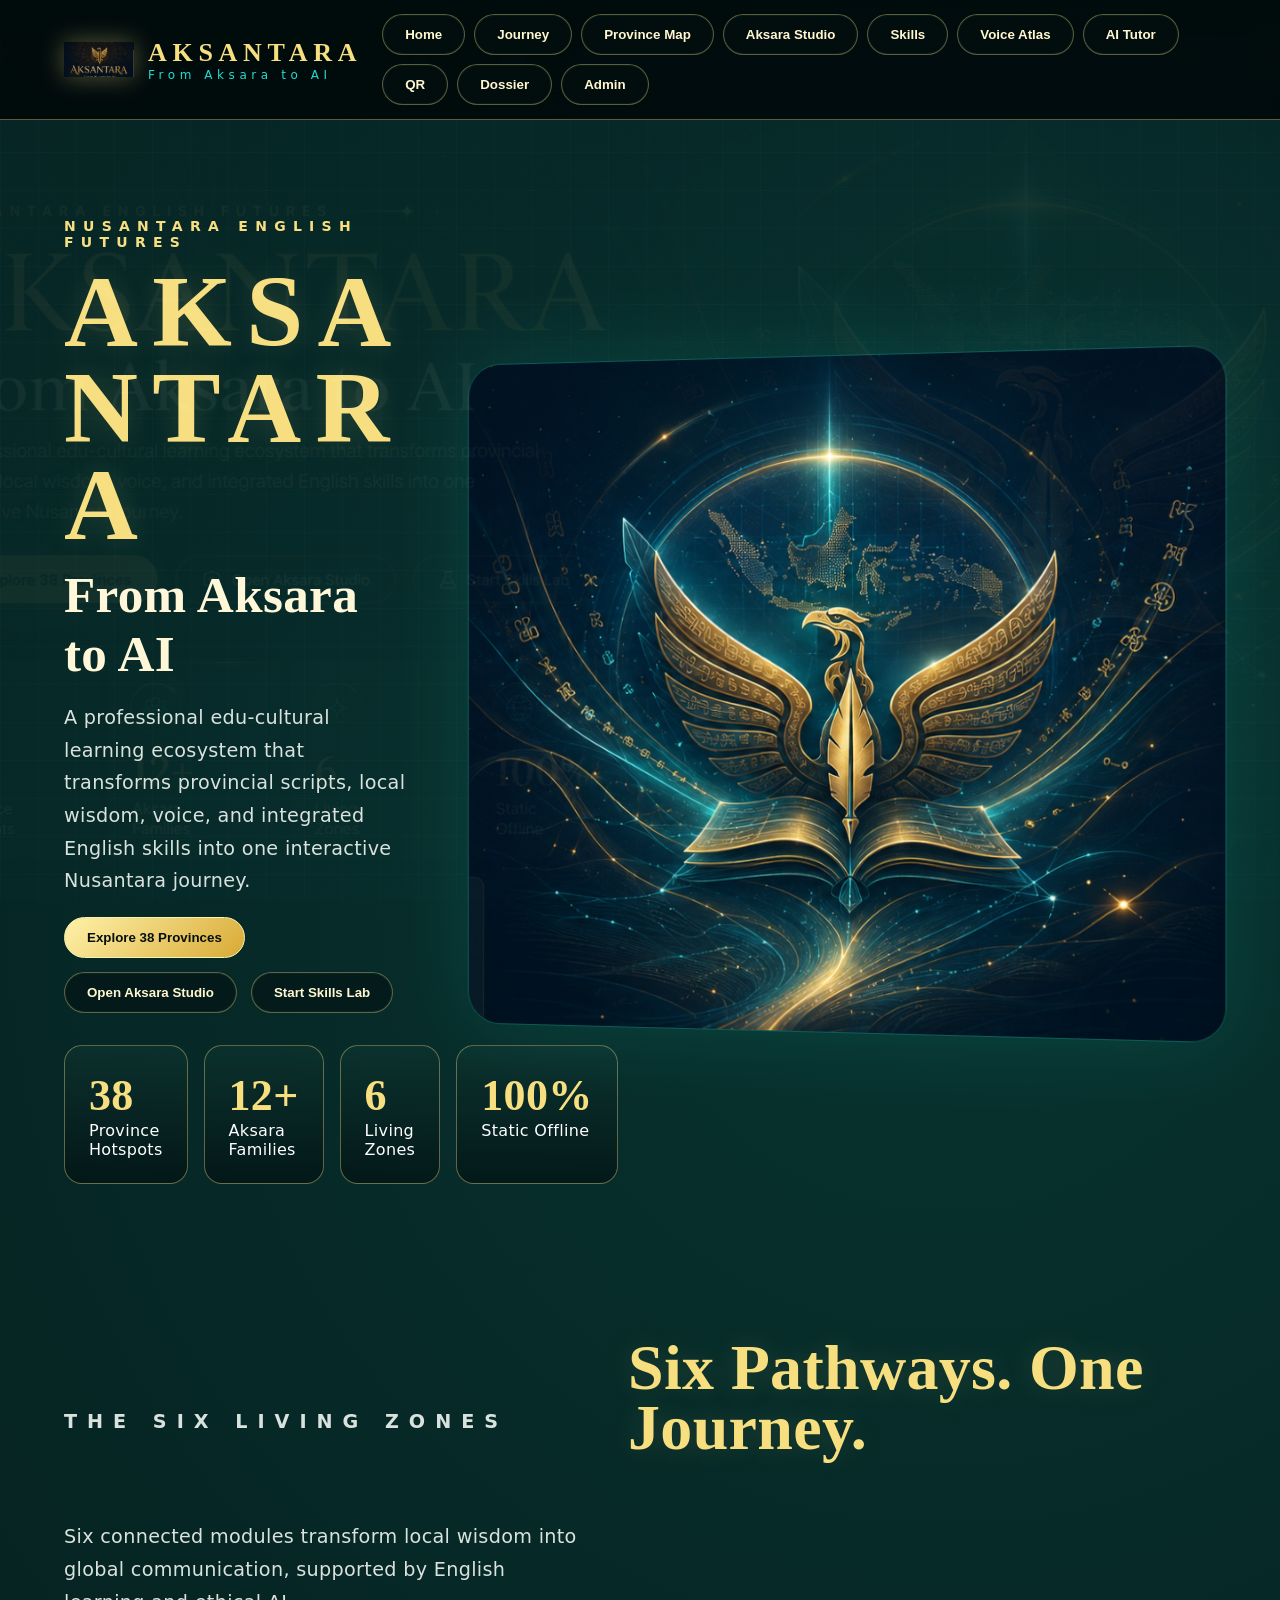
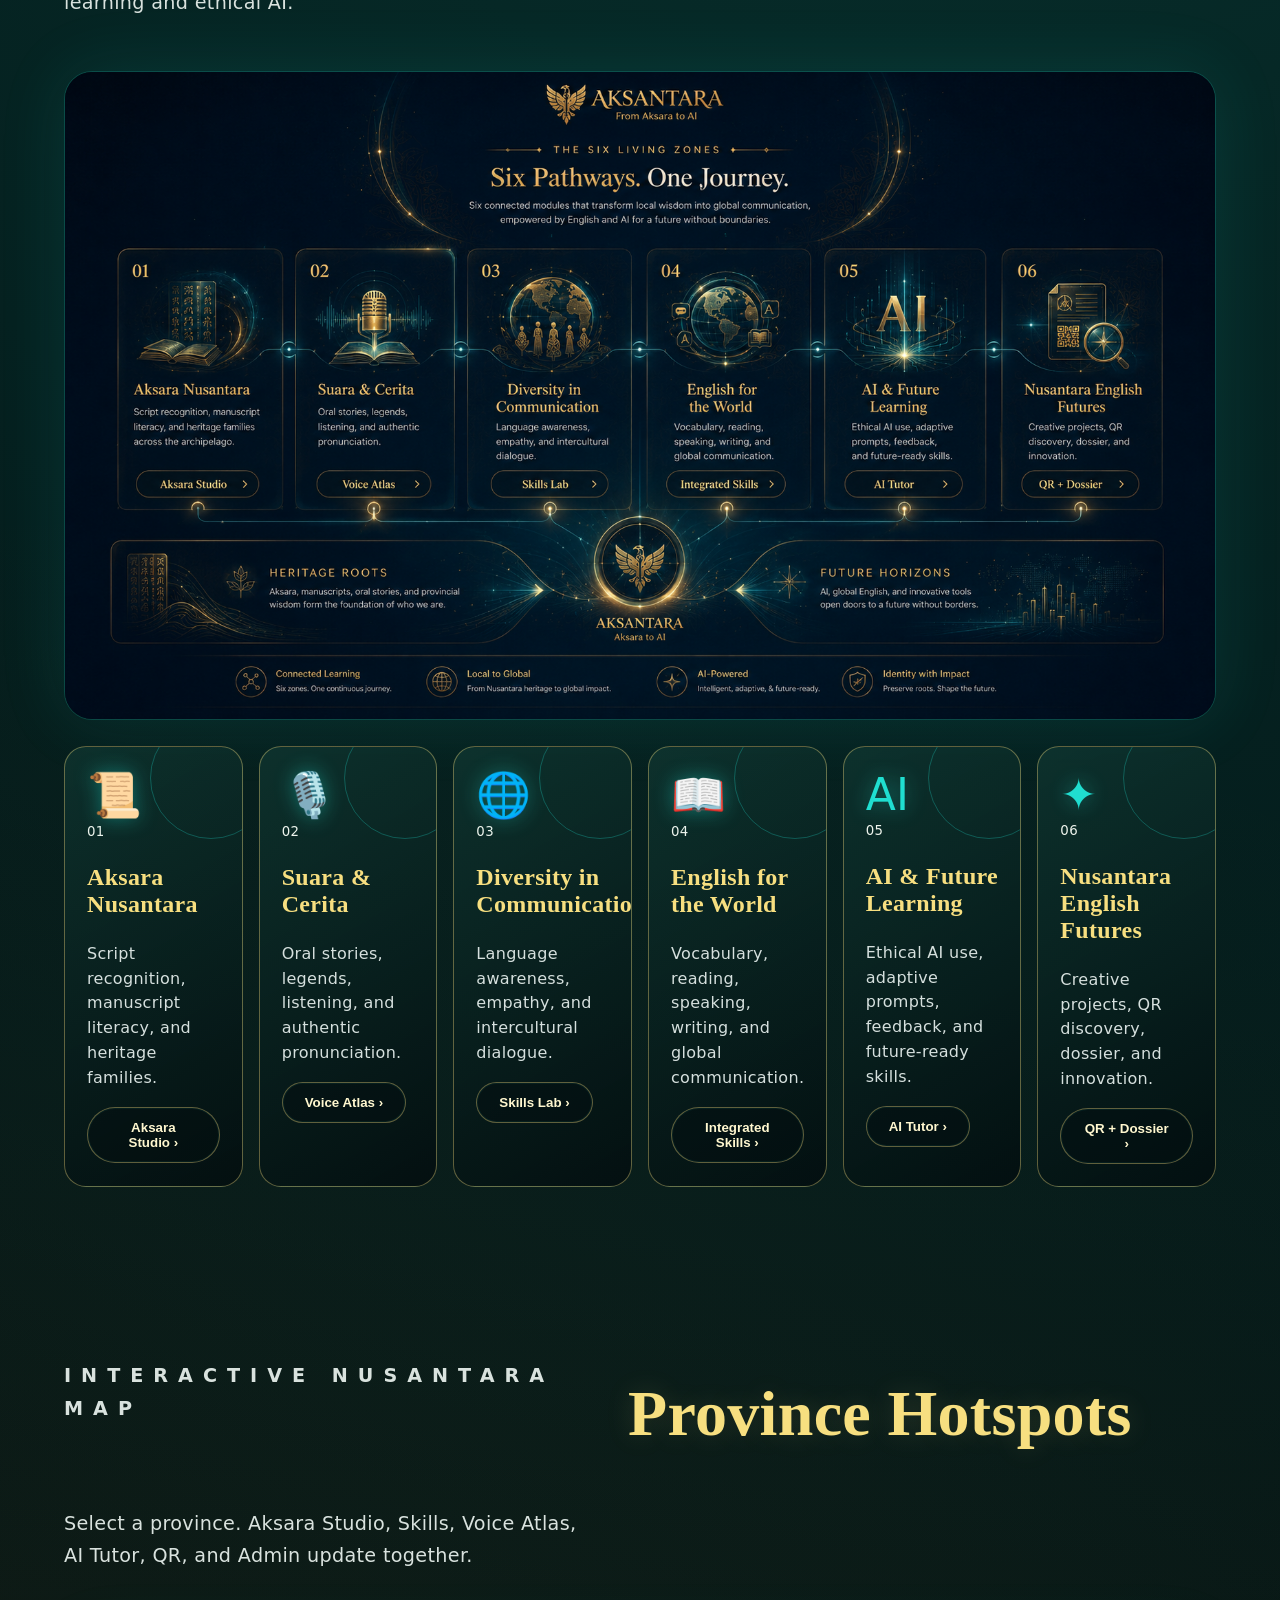
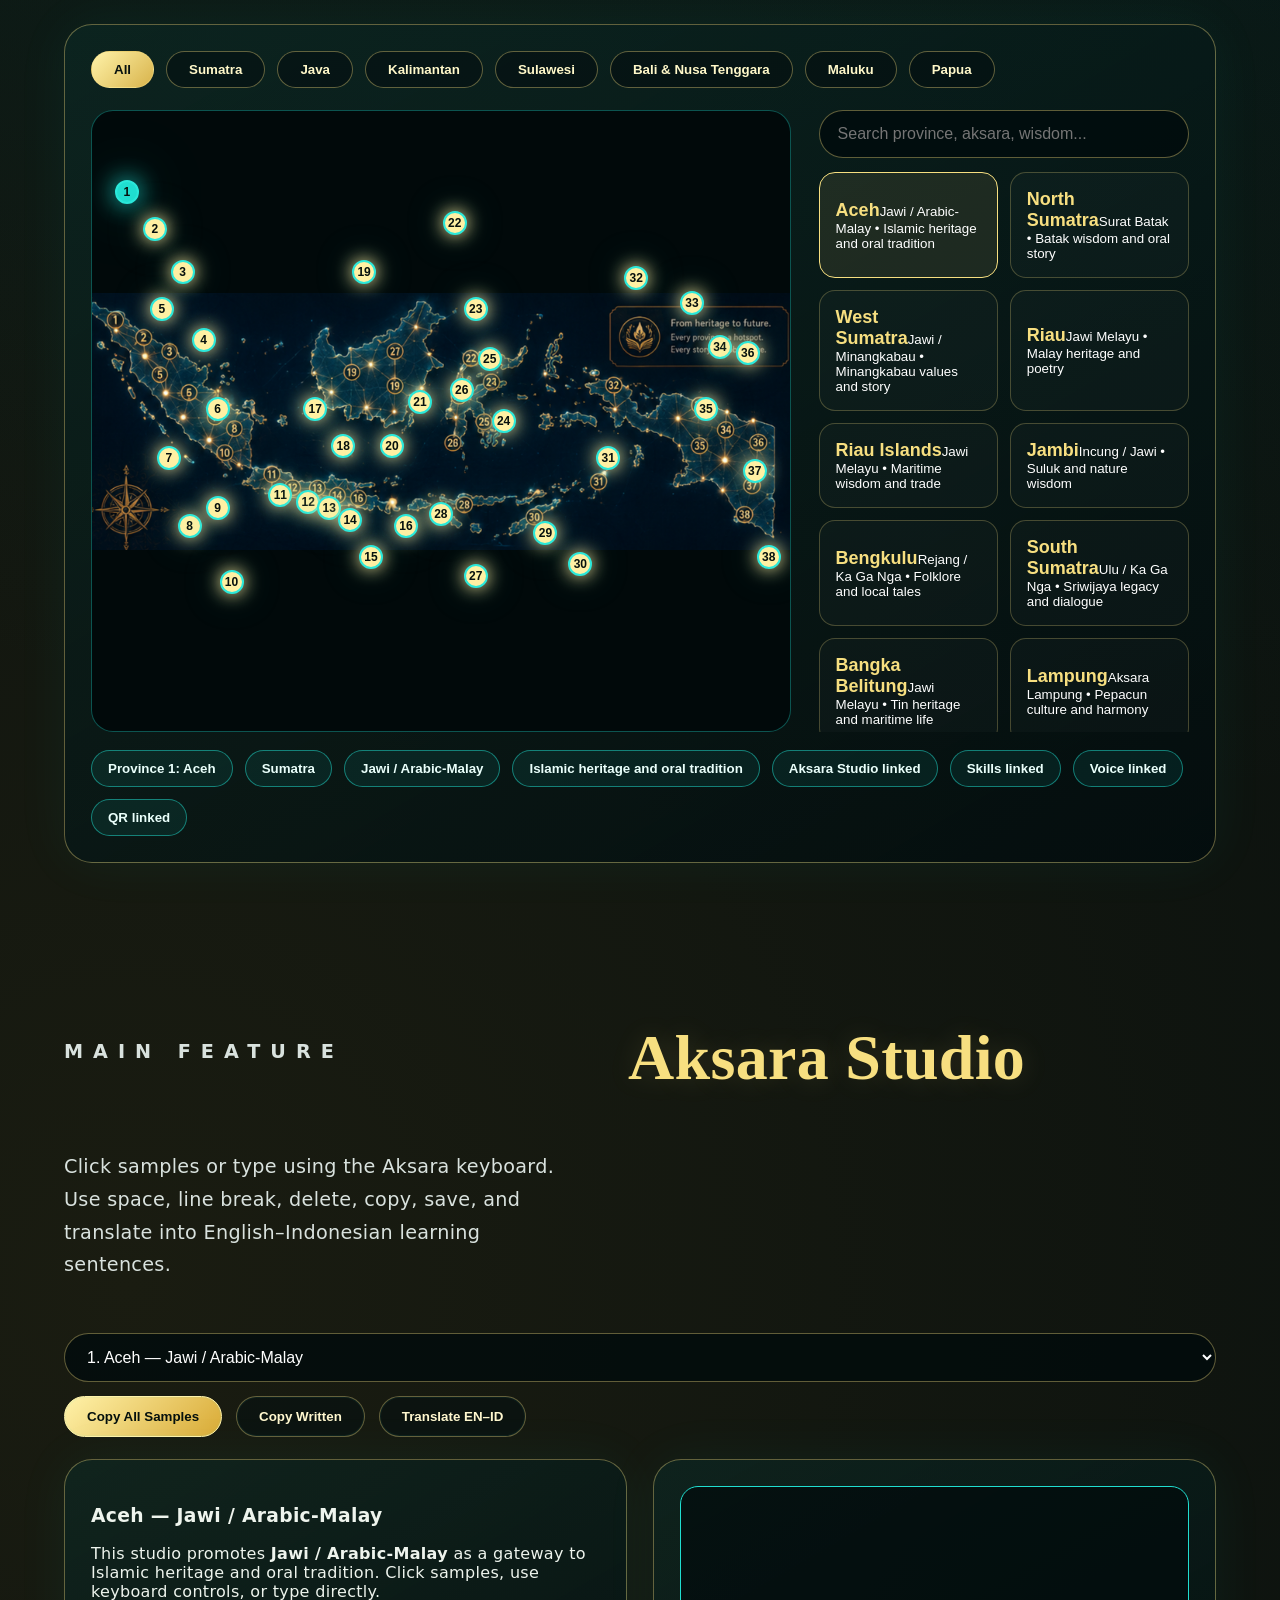
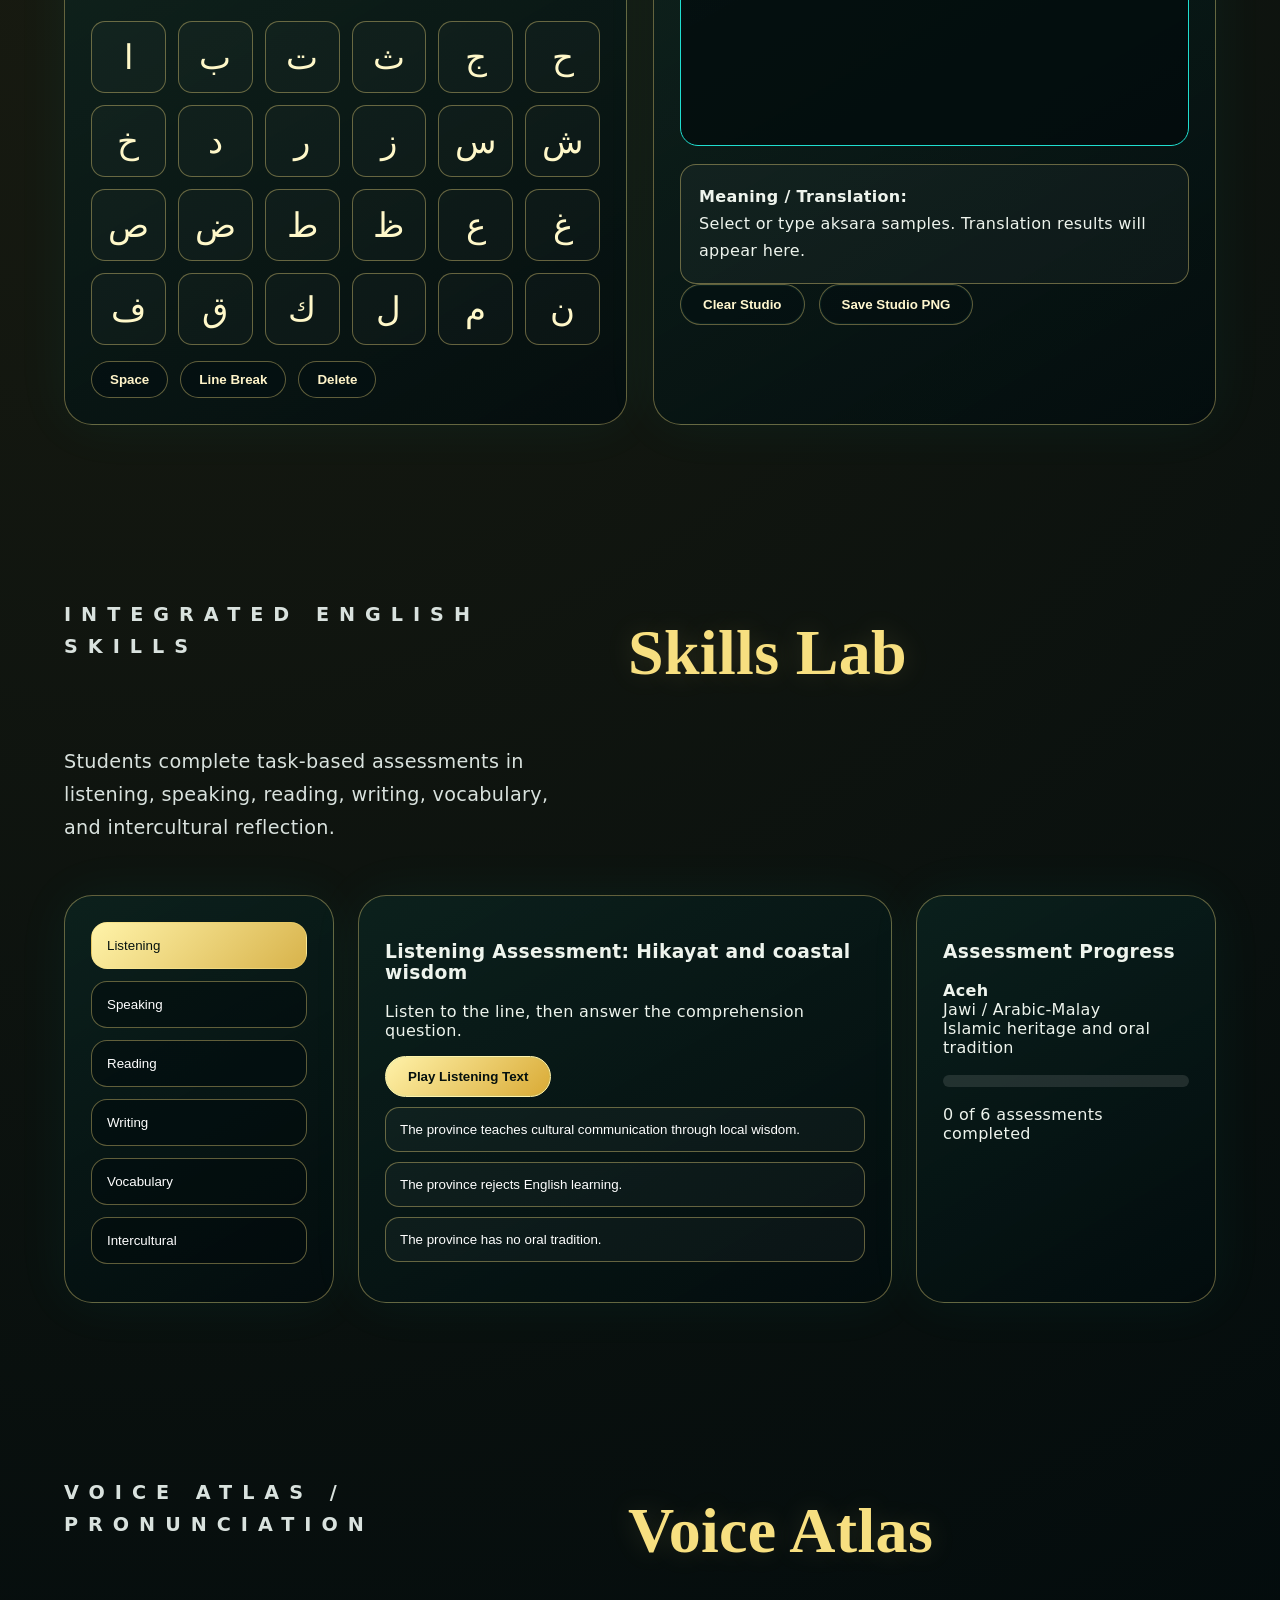
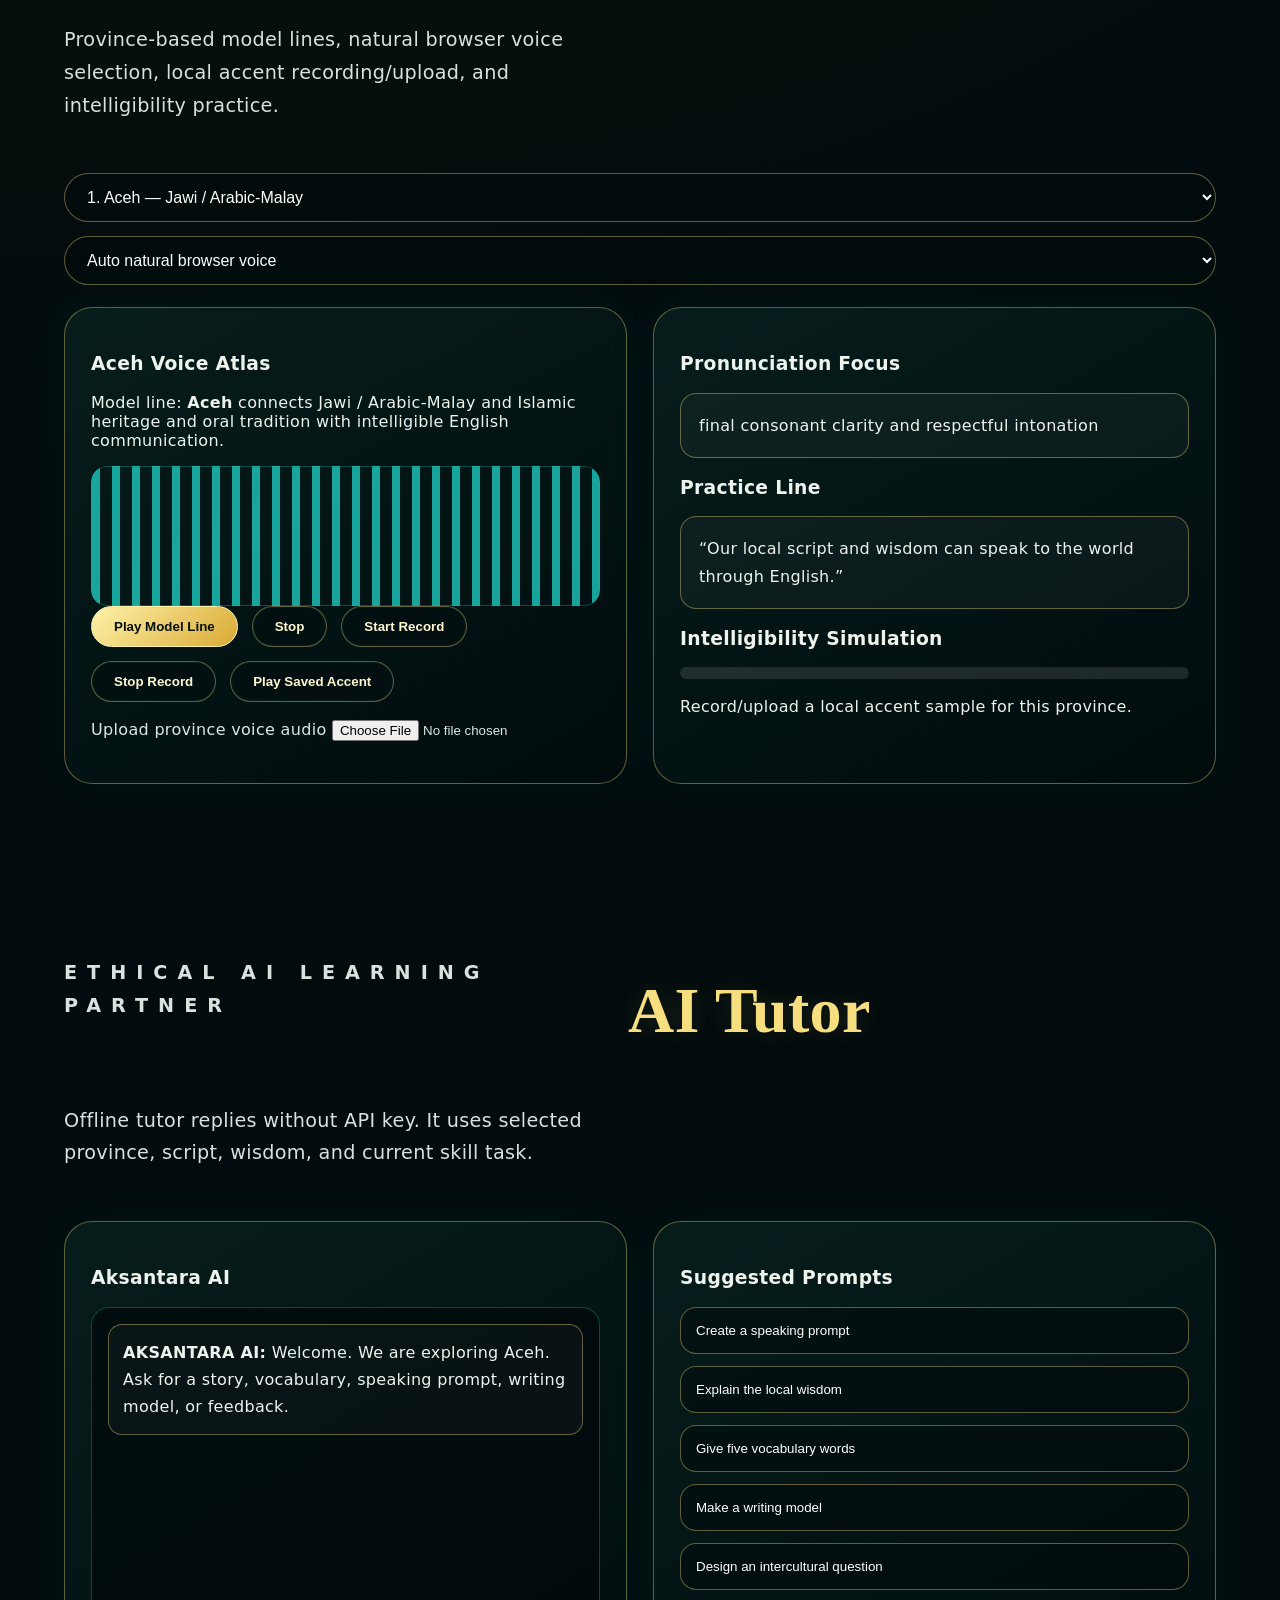
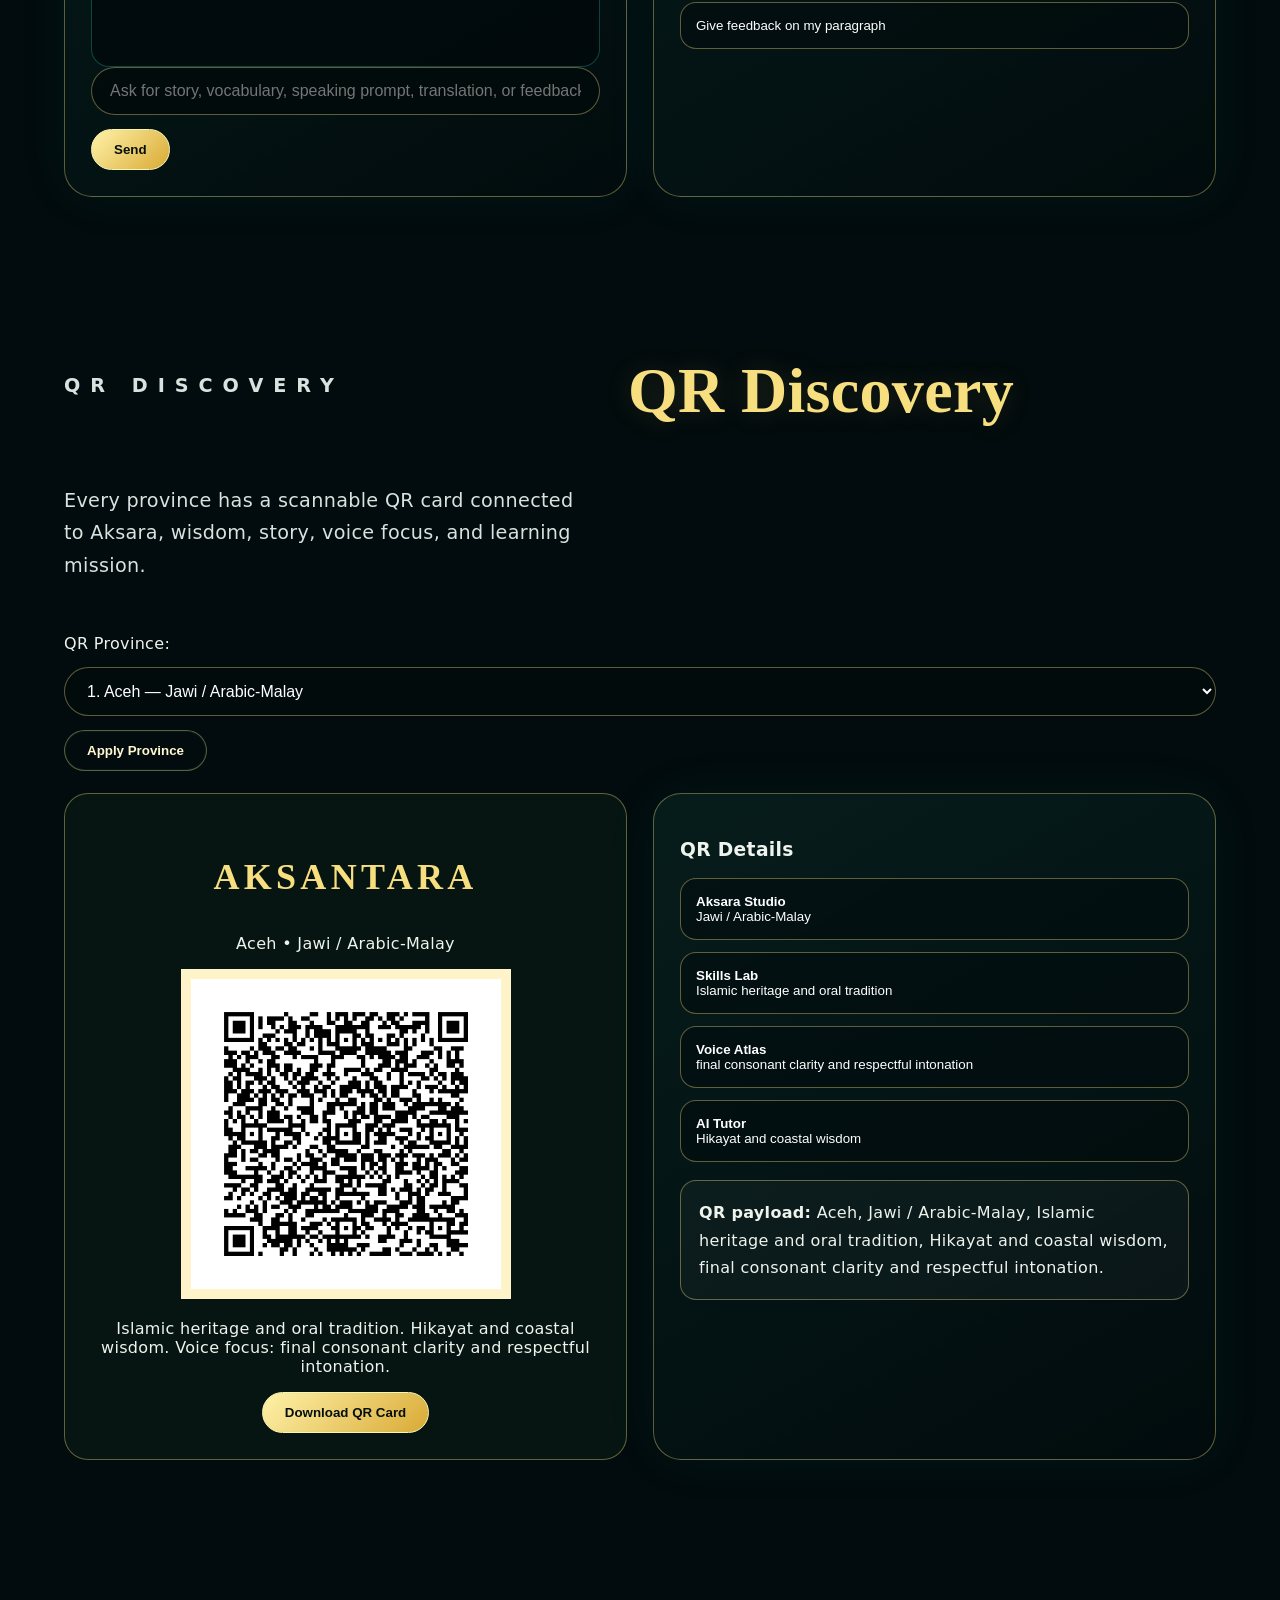
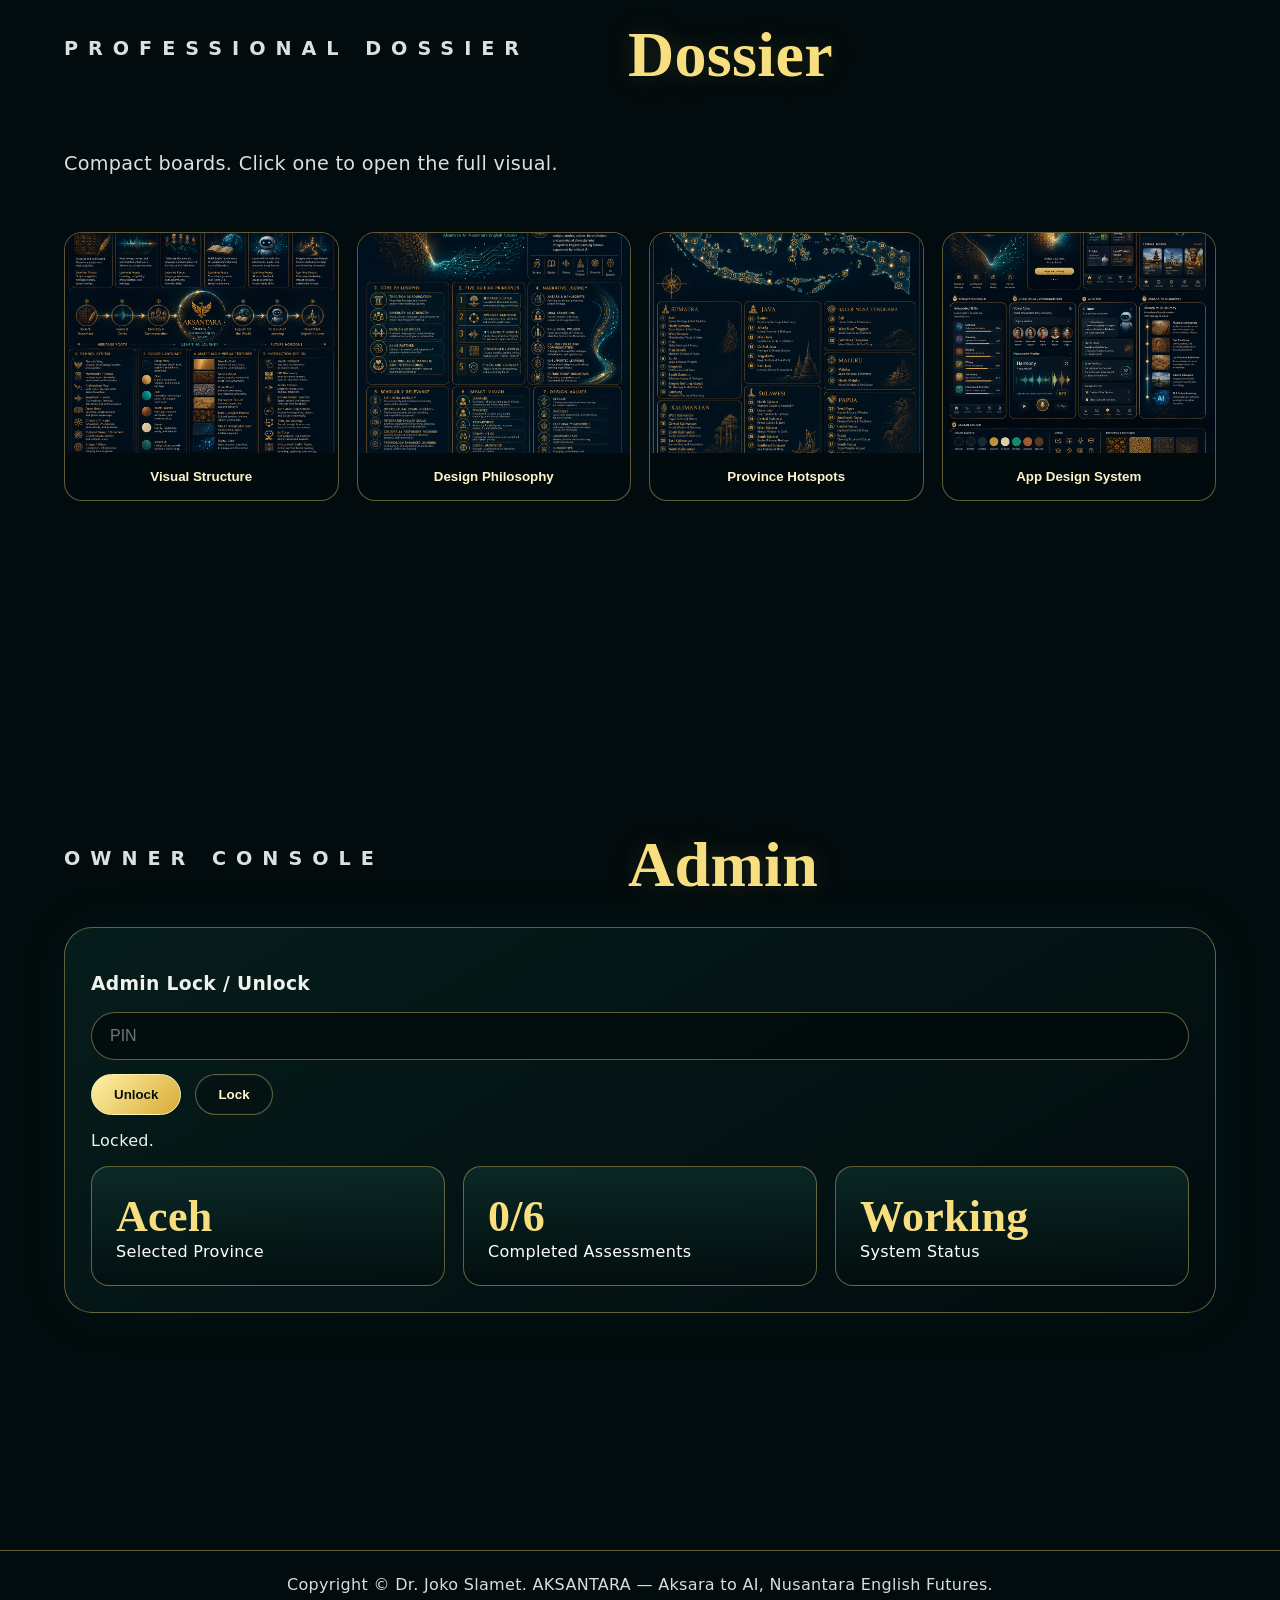
==== commit 6dad2689: "Add files via upload" ====
--- a/index.html
+++ b/index.html
@@ -1,88 +1,15 @@
 <!doctype html>
-<html lang="en">
-<head>
-<meta charset="utf-8" />
-<meta name="viewport" content="width=device-width,initial-scale=1" />
-<title>AKSANTARA — Aksara to AI</title>
-<link rel="stylesheet" href="assets/style.css" />
-</head>
-<body>
-<header class="topbar">
-  <a class="brand" href="#home" data-go="home" aria-label="AKSANTARA Home">
-    <span class="brand-logo" aria-hidden="true">
-      <svg viewBox="0 0 100 100" role="img"><defs><linearGradient id="lg" x1="0" x2="1"><stop stop-color="#fff3a8"/><stop offset="1" stop-color="#20e3d6"/></linearGradient></defs><circle cx="50" cy="50" r="42" fill="none" stroke="#f5dd7d" stroke-width="3"/><path d="M50 66 L50 36" stroke="#20e3d6" stroke-width="4" stroke-linecap="round"/><path d="M50 37 C33 28 25 24 14 23 C28 37 37 48 50 65" fill="none" stroke="#fff3a8" stroke-width="4"/><path d="M50 37 C67 28 75 24 86 23 C72 37 63 48 50 65" fill="none" stroke="#fff3a8" stroke-width="4"/><path d="M50 37 C43 25 37 16 27 11 C38 15 46 22 50 37" fill="none" stroke="#fff3a8" stroke-width="3"/><path d="M50 37 C57 25 63 16 73 11 C62 15 54 22 50 37" fill="none" stroke="#fff3a8" stroke-width="3"/></svg>
-    </span>
-    <span class="brand-text"><strong>AKSANTARA</strong><em>Aksara to AI</em></span>
-  </a>
-  <button class="menuBtn" id="menuBtn">Menu</button>
-  <nav class="nav" id="nav">
-    <button data-go="home">Home</button><button data-go="journey">Journey</button><button data-go="map">Province Map</button><button data-go="studio">Aksara Studio</button><button data-go="skills">Skills</button><button data-go="voice">Voice Atlas</button><button data-go="ai">AI Tutor</button><button data-go="qr">QR</button><button data-go="dossier">Dossier</button><button data-go="admin">Admin</button>
-  </nav>
-</header>
+<html lang="en"><head><meta charset="utf-8"><meta name="viewport" content="width=device-width,initial-scale=1"><title>AKSANTARA — From Aksara to AI</title><link rel="stylesheet" href="assets/style.css"></head><body>
+<header class="topbar"><a class="brand" data-go="home" href="#home"><img src="assets/logo-reference.png" alt="AKSANTARA logo"><span><b>AKSANTARA</b><em>From Aksara to AI</em></span></a><button id="menuBtn" class="menuBtn">Menu</button><nav id="nav"><button data-go="home">Home</button><button data-go="journey">Journey</button><button data-go="map">Province Map</button><button data-go="studio">Aksara Studio</button><button data-go="skills">Skills</button><button data-go="voice">Voice Atlas</button><button data-go="ai">AI Tutor</button><button data-go="qr">QR</button><button data-go="dossier">Dossier</button><button data-go="admin">Admin</button></nav></header>
 <main>
-<section id="home" class="section hero">
-  <div class="hero-copy">
-    <p class="eyebrow">Nusantara English Futures</p>
-    <h1>AKSANTARA</h1>
-    <h2>From Aksara to AI</h2>
-    <p class="lead">A professional edu-cultural learning ecosystem that transforms provincial scripts, local wisdom, voice, and integrated English skills into one interactive Nusantara journey.</p>
-    <div class="hero-actions"><button class="btn primary" data-go="map">Explore 38 Provinces</button><button class="btn" data-go="studio">Open Aksara Studio</button><button class="btn" data-go="skills">Start Skills Lab</button></div>
-    <div class="stats"><span><b>38</b>Province Hotspots</span><span><b>12+</b>Aksara Families</span><span><b>6</b>Living Zones</span><span><b>100%</b>Static Offline</span></div>
-  </div>
-  <div class="hero-visual" aria-label="AKSANTARA visual effect">
-    <div class="visual-card"><div class="bigword">AKSANTARA</div><div class="lightbook"><i></i><i></i><i></i><i></i></div><div class="orbit o1"></div><div class="orbit o2"></div><div class="glyph g1">ꦲ</div><div class="glyph g2">ᨀ</div><div class="glyph g3">ᬅ</div><div class="glyph g4">AI</div><div class="circuit c1"></div><div class="circuit c2"></div></div>
-  </div>
-</section>
-<section id="journey" class="section journey">
-  <div class="section-head"><p class="eyebrow">Monumental Learning Journey</p><h2>Six Living Zones</h2><p>The six zones operate as connected modules across scripts, stories, communication, global English, AI learning, and future-oriented outputs.</p></div>
-  <div class="zone-grid" id="zoneGrid"></div>
-  <div class="bridge-panel"><div><h3>Heritage Roots</h3><p>Aksara, manuscripts, oral stories, and provincial wisdom form the foundation.</p></div><div class="bridge-logo">AKSANTARA<br><span>Aksara to AI</span></div><div><h3>Future Horizons</h3><p>QR, audio, AI prompts, and integrated English tasks support global communication while preserving identity.</p></div></div>
-</section>
-<section id="map" class="section map-section">
-  <div class="section-head"><p class="eyebrow">Interactive Nusantara Map</p><h2>Province Hotspots</h2><p>Select any province. The whole app updates automatically: Aksara Studio, Skills, Voice Atlas, AI Tutor, QR Station, and Admin statistics.</p></div>
-  <div class="map-shell">
-    <div class="filters" id="filters"></div>
-    <div class="map-layout">
-      <div class="map-stage"><img src="assets/province-map-full-clean.png" alt="Full Nusantara province hotspot map" id="mapImg"><div id="hotspotLayer"></div></div>
-      <aside class="province-side"><input id="search" placeholder="Search province, aksara, wisdom..."><div class="province-cards" id="cards"></div></aside>
-    </div>
-    <div class="selected-chips" id="selectedChips"></div>
-  </div>
-</section>
-<section id="studio" class="section studio-section">
-  <div class="section-head"><p class="eyebrow">Main Feature</p><h2>Aksara Studio</h2><p>Choose any province, click aksara samples, write or copy them, and transform the selected samples into English–Indonesian learning sentences.</p></div>
-  <div class="toolbar"><select id="studioSelect"></select><button class="btn primary" id="copyAllAksara">Copy All Aksara Samples</button><button class="btn" id="copyWritten">Copy Written Aksara</button><button class="btn" id="translateBtn">Translate EN–ID</button></div>
-  <div class="studio-grid"><div class="panel"><h3 id="studioTitle"></h3><p id="studioDesc"></p><div class="sample-grid" id="sampleGrid"></div></div><div class="panel"><div class="workspace" id="workspace" contenteditable="true" spellcheck="false" aria-label="Aksara writing workspace"></div><div class="translation" id="translationBox"><b>Meaning / Translation:</b><br>Select or type aksara samples. Translation results will appear here.</div><div class="hero-actions"><button class="btn" id="clearStudio">Clear Studio</button><button class="btn" id="saveStudio">Save Studio PNG</button></div></div></div>
-</section>
-<section id="skills" class="section skills-section">
-  <div class="section-head"><p class="eyebrow">Integrated English Skills</p><h2>Skills Lab</h2><p>Higher-education tasks connect local scripts and wisdom with academic English, intercultural reflection, and intelligibility-oriented communication.</p></div>
-  <div class="skills-grid"><aside class="panel skill-nav" id="skillTabs"></aside><div class="panel"><div id="taskContent"></div></div><aside class="panel"><h3>Selected Province</h3><div id="skillProvince"></div><div class="progressbar"><span id="skillProgress"></span></div><p id="skillDone"></p></aside></div>
-</section>
-<section id="voice" class="section voice-section">
-  <div class="section-head"><p class="eyebrow">Voice Atlas / Pronunciation</p><h2>Voice Atlas</h2><p>Each province has an accent profile, model sentence, pronunciation focus, local recording option, stop/play controls, and intelligibility simulation.</p></div>
-  <div class="toolbar"><select id="voiceSelect"></select></div>
-  <div class="two-col"><div class="panel"><h3 id="voiceTitle"></h3><p id="voiceSentence"></p><div class="wave" id="voiceWave"></div><div class="hero-actions"><button class="btn primary" id="playVoice">Play Model Line</button><button class="btn" id="stopVoice">Stop</button><button class="btn" id="recordVoice">Start Record</button><button class="btn" id="stopRecord">Stop Record</button><button class="btn" id="playRecorded">Play Saved Accent</button></div><p id="voiceStatus"></p></div><div class="panel"><h3>Pronunciation Focus</h3><div class="info" id="pronFocus"></div><h3>Practice Line</h3><div class="info">“Our local script and wisdom can speak to the world through English.”</div><h3>Intelligibility Score</h3><div class="progressbar"><span id="voiceScoreBar"></span></div><p id="voiceScore">Ready</p></div></div>
-</section>
-<section id="ai" class="section ai-section">
-  <div class="section-head"><p class="eyebrow">Ethical AI Learning Partner</p><h2>AI Tutor</h2><p>No API key is required. The offline tutor generates responsive prompts using the selected province, aksara, wisdom, and current skill mission.</p></div>
-  <div class="ai-grid"><div class="panel"><h3>Aksantara AI</h3><div class="chat" id="chat"></div><div class="inputRow"><input id="aiInput" placeholder="Ask about the selected province, story, vocabulary, or task..."><button class="btn primary" id="aiSend">Send</button></div></div><div class="panel"><h3>Suggested Prompts</h3><div id="promptButtons" class="prompt-list"></div></div></div>
-</section>
-<section id="qr" class="section qr-section">
-  <div class="section-head"><p class="eyebrow">QR Discovery</p><h2>QR Discovery</h2><p>Generate a province QR card for exhibition stations, classroom use, or digital dossier access. Choose any province and the QR card updates with its Aksara, local wisdom, voice focus, and learning mission.</p></div>
-  <div class="toolbar"><label>QR Province:</label><select id="qrSelect"></select><button class="btn" id="qrApply">Apply Province</button></div>
-  <div class="qr-grid"><div class="qr-card"><h3>AKSANTARA</h3><p id="qrProvince"></p><img id="qrImg" alt="Province QR code"><p id="qrCaption"></p><button class="btn primary" id="downloadQR">Download QR Card</button></div><div class="panel"><h3>QR Details</h3><div id="qrDetails"></div><div class="hero-actions"><button class="btn" data-go="studio">Open Studio</button><button class="btn" data-go="skills">Open Skills</button><button class="btn" data-go="voice">Open Voice</button><button class="btn" data-go="ai">Open AI Tutor</button></div></div></div>
-</section>
-<section id="dossier" class="section dossier-section">
-  <div class="section-head"><p class="eyebrow">Professional Dossier</p><h2>Dossier</h2><p>Compact reference boards. Click each board to open it in full-view mode.</p></div>
-  <div class="dossier-grid"><button class="board" data-img="assets/visual-structure.png"><img src="assets/visual-structure.png"><span>Detailed Visual Structure</span></button><button class="board" data-img="assets/design-philosophy.png"><img src="assets/design-philosophy.png"><span>Design Philosophy</span></button><button class="board" data-img="assets/province-board.png"><img src="assets/province-board.png"><span>Province Hotspot Concepts</span></button><button class="board" data-img="assets/aksantara-board.png"><img src="assets/aksantara-board.png"><span>AKSANTARA UI/UX Board</span></button></div>
-</section>
-<section id="admin" class="section admin-section">
-  <div class="section-head"><p class="eyebrow">Owner Console</p><h2>Admin Dashboard</h2><p>PIN-protected console to update province content, add materials, manage aksara samples, reset progress, and export local app data.</p></div>
-  <div class="panel admin-panel"><h3>Admin Lock / Unlock</h3><div class="inputRow"><input id="pin" type="password" placeholder="PIN"><button class="btn primary" id="unlock">Unlock</button><button class="btn" id="lock">Lock</button></div><p id="adminStatus">Locked.</p><div id="adminBox" class="locked"><div class="admin-stats"><span><b id="adminProvince">Aceh</b>Selected Province</span><span><b id="adminCompleted">0/11</b>Completed Actions</span><span><b>Working</b>System Status</span></div><div class="admin-editor"><div><label>Province</label><select id="adminSelect"></select><label>Local Wisdom</label><input id="adminWisdom"><label>Story Seed</label><input id="adminStory"><label>Voice Focus</label><input id="adminFocus"><button class="btn primary" id="saveAdminContent">Save Province Update</button></div><div><label>New Material Title</label><input id="materialTitle" placeholder="e.g., Local proverb task"><label>New Material Content</label><textarea id="materialBody" placeholder="Write new material, task, or note..."></textarea><button class="btn" id="addMaterial">Add Material</button><div id="materialList"></div></div><div><label>Add Aksara Sample</label><input id="newAksara" placeholder="Aksara symbol"><input id="newMeaning" placeholder="Meaning / context"><button class="btn" id="addAksara">Add Aksara Sample</button><button class="btn" id="resetApp">Reset Local Progress</button><button class="btn" id="exportState">Export State JSON</button></div></div></div></div>
-</section>
-</main>
-<div class="modal" id="modal"><button id="closeModal">Close</button><img id="modalImg" alt="Full dossier board"></div>
-<div id="toast" class="toast"></div>
-<footer>Copyright © Dr. Joko Slamet. AKSANTARA — Aksara to AI, Nusantara English Futures.</footer>
-<script src="assets/script.js"></script>
-</body></html>+<section id="home" class="section hero"><div class="heroText"><p class="eyebrow">Nusantara English Futures</p><h1>AKSANTARA</h1><h2>From Aksara to AI</h2><p class="lead">A professional edu-cultural learning ecosystem that transforms provincial scripts, local wisdom, voice, and integrated English skills into one interactive Nusantara journey.</p><div class="actions"><button class="btn primary" data-go="map">Explore 38 Provinces</button><button class="btn" data-go="studio">Open Aksara Studio</button><button class="btn" data-go="skills">Start Skills Lab</button></div><div class="stats"><article><b>38</b><span>Province Hotspots</span></article><article><b>12+</b><span>Aksara Families</span></article><article><b>6</b><span>Living Zones</span></article><article><b>100%</b><span>Static Offline</span></article></div></div><div class="heroArt"><img src="assets/home-visual.png" alt="AKSANTARA exclusive visual"></div></section>
+<section id="journey" class="section journey"><div class="sectionHead"><p class="eyebrow">The Six Living Zones</p><h2>Six Pathways. One Journey.</h2><p>Six connected modules transform local wisdom into global communication, supported by English learning and ethical AI.</p></div><div class="journeyVisual"><img src="assets/six-zones.png" alt="Six Living Zones philosophy figure"></div><div id="zoneGrid" class="zoneGrid"></div></section>
+<section id="map" class="section"><div class="sectionHead"><p class="eyebrow">Interactive Nusantara Map</p><h2>Province Hotspots</h2><p>Select a province. Aksara Studio, Skills, Voice Atlas, AI Tutor, QR, and Admin update together.</p></div><div class="mapShell"><div class="filters" id="filters"></div><div class="mapLayout"><div class="mapStage"><img id="mapImg" src="assets/province-map.png" alt="Nusantara hotspot map"><div id="hotspotLayer"></div></div><aside class="provinceSide"><input id="search" placeholder="Search province, aksara, wisdom..."><div id="cards" class="cards"></div></aside></div><div id="selectedChips" class="chips"></div></div></section>
+<section id="studio" class="section"><div class="sectionHead"><p class="eyebrow">Main Feature</p><h2>Aksara Studio</h2><p>Click samples or type using the Aksara keyboard. Use space, line break, delete, copy, save, and translate into English–Indonesian learning sentences.</p></div><div class="toolbar"><select id="studioSelect"></select><button id="copyAllAksara" class="btn primary">Copy All Samples</button><button id="copyWritten" class="btn">Copy Written</button><button id="translateBtn" class="btn">Translate EN–ID</button></div><div class="studioGrid"><div class="panel"><h3 id="studioTitle"></h3><p id="studioDesc"></p><div id="sampleGrid" class="sampleGrid"></div><div class="keyboard"><button data-key="space">Space</button><button data-key="break">Line Break</button><button data-key="back">Delete</button></div></div><div class="panel"><div id="workspace" class="workspace" contenteditable="true" spellcheck="false"></div><div id="translationBox" class="translation"><b>Meaning / Translation:</b><br>Select or type aksara samples. Translation results will appear here.</div><div class="actions"><button id="clearStudio" class="btn">Clear Studio</button><button id="saveStudio" class="btn">Save Studio PNG</button></div></div></div></section>
+<section id="skills" class="section"><div class="sectionHead"><p class="eyebrow">Integrated English Skills</p><h2>Skills Lab</h2><p>Students complete task-based assessments in listening, speaking, reading, writing, vocabulary, and intercultural reflection.</p></div><div class="skillsGrid"><aside class="panel" id="skillTabs"></aside><div class="panel"><div id="taskContent"></div></div><aside class="panel"><h3>Assessment Progress</h3><div id="skillProvince"></div><div class="progress"><span id="skillProgress"></span></div><p id="skillDone"></p></aside></div></section>
+<section id="voice" class="section"><div class="sectionHead"><p class="eyebrow">Voice Atlas / Pronunciation</p><h2>Voice Atlas</h2><p>Province-based model lines, natural browser voice selection, local accent recording/upload, and intelligibility practice.</p></div><div class="toolbar"><select id="voiceSelect"></select><select id="voiceChoice"></select></div><div class="twoCol"><div class="panel"><h3 id="voiceTitle"></h3><p id="voiceSentence"></p><div id="voiceWave" class="wave"></div><div class="actions"><button id="playVoice" class="btn primary">Play Model Line</button><button id="stopVoice" class="btn">Stop</button><button id="recordVoice" class="btn">Start Record</button><button id="stopRecord" class="btn">Stop Record</button><button id="playRecorded" class="btn">Play Saved Accent</button></div><label class="uploadVoice">Upload province voice audio <input type="file" id="voiceFile" accept="audio/*"></label><p id="voiceStatus"></p></div><div class="panel"><h3>Pronunciation Focus</h3><div id="pronFocus" class="info"></div><h3>Practice Line</h3><div class="info">“Our local script and wisdom can speak to the world through English.”</div><h3>Intelligibility Simulation</h3><div class="progress"><span id="voiceScoreBar"></span></div><p id="voiceScore">Ready</p></div></div></section>
+<section id="ai" class="section"><div class="sectionHead"><p class="eyebrow">Ethical AI Learning Partner</p><h2>AI Tutor</h2><p>Offline tutor replies without API key. It uses selected province, script, wisdom, and current skill task.</p></div><div class="aiGrid"><div class="panel"><h3>Aksantara AI</h3><div id="chat" class="chat"></div><div class="inputRow"><input id="aiInput" placeholder="Ask for story, vocabulary, speaking prompt, translation, or feedback..."><button id="aiSend" class="btn primary">Send</button></div></div><div class="panel"><h3>Suggested Prompts</h3><div id="promptButtons" class="promptList"></div></div></div></section>
+<section id="qr" class="section"><div class="sectionHead"><p class="eyebrow">QR Discovery</p><h2>QR Discovery</h2><p>Every province has a scannable QR card connected to Aksara, wisdom, story, voice focus, and learning mission.</p></div><div class="toolbar"><label>QR Province:</label><select id="qrSelect"></select><button id="qrApply" class="btn">Apply Province</button></div><div class="qrGrid"><div class="qrCard"><h3>AKSANTARA</h3><p id="qrProvince"></p><img id="qrImg" alt="Province QR"><p id="qrCaption"></p><button id="downloadQR" class="btn primary">Download QR Card</button></div><div class="panel"><h3>QR Details</h3><div id="qrDetails"></div></div></div></section>
+<section id="dossier" class="section"><div class="sectionHead"><p class="eyebrow">Professional Dossier</p><h2>Dossier</h2><p>Compact boards. Click one to open the full visual.</p></div><div class="dossierGrid"><button class="board" data-img="assets/visual-structure.png"><img src="assets/visual-structure.png"><span>Visual Structure</span></button><button class="board" data-img="assets/design-philosophy.png"><img src="assets/design-philosophy.png"><span>Design Philosophy</span></button><button class="board" data-img="assets/province-board.png"><img src="assets/province-board.png"><span>Province Hotspots</span></button><button class="board" data-img="assets/aksantara-board.png"><img src="assets/aksantara-board.png"><span>App Design System</span></button></div></section>
+<section id="admin" class="section"><div class="sectionHead"><p class="eyebrow">Owner Console</p><h2>Admin</h2></div><div class="panel adminPanel"><h3>Admin Lock / Unlock</h3><div class="inputRow"><input id="pin" type="password" placeholder="PIN"><button id="unlock" class="btn primary">Unlock</button><button id="lock" class="btn">Lock</button></div><p id="adminStatus">Locked.</p><div id="adminBox" class="locked"><div class="adminStats"><article><b id="adminProvince"></b><span>Selected Province</span></article><article><b id="adminCompleted"></b><span>Completed Assessments</span></article><article><b>Working</b><span>System Status</span></article></div><h3>Province Content Designer</h3><div class="adminForm"><select id="adminSelect"></select><input id="adminWisdom" placeholder="Local wisdom"><input id="adminStory" placeholder="Story seed"><input id="adminFocus" placeholder="Voice focus"><button id="saveAdminContent" class="btn primary">Update Province</button></div><h3>Add Aksara Sample</h3><div class="adminForm"><input id="newAksara" placeholder="Aksara symbol / phrase"><input id="newMeaning" placeholder="Meaning"><button id="addAksara" class="btn">Add Sample</button></div><h3>Materials Manager</h3><div class="adminForm"><input id="materialTitle" placeholder="Material title"><textarea id="materialBody" placeholder="Material content"></textarea><button id="addMaterial" class="btn">Add Material</button></div><div id="materialList"></div><div class="actions"><button id="resetApp" class="btn">Reset Progress</button><button id="exportState" class="btn">Export State JSON</button></div></div></div></section>
+</main><footer>Copyright © Dr. Joko Slamet. AKSANTARA — Aksara to AI, Nusantara English Futures.</footer><div id="modal" class="modal"><button id="closeModal">Close</button><img id="modalImg" alt="Full board"></div><div id="toast" class="toast"></div><script src="assets/script.js"></script></body></html>
--- a/assets/style.css
+++ b/assets/style.css
@@ -1,2 +1,2 @@
 
-:root{--bg:#020b0d;--panel:rgba(3,18,20,.86);--panel2:rgba(8,36,32,.62);--gold:#f8e894;--gold2:#caa443;--teal:#22ded1;--teal2:#0a817b;--ivory:#fbf4d7;--muted:#cbd5d0;--line:rgba(248,232,148,.35);--line2:rgba(34,222,209,.42);--serif:Georgia,'Times New Roman',serif;--sans:Inter,system-ui,-apple-system,Segoe UI,Arial,sans-serif;--radius:28px}*{box-sizing:border-box}html{scroll-behavior:smooth}body{margin:0;background:#020b0d;color:var(--ivory);font-family:var(--sans);overflow-x:hidden;letter-spacing:.01em}body:before{content:'';position:fixed;inset:0;z-index:-6;background:radial-gradient(circle at 18% 6%,rgba(248,232,148,.16),transparent 18%),radial-gradient(circle at 78% 20%,rgba(34,222,209,.15),transparent 30%),linear-gradient(135deg,#010709,#092018 45%,#020b0d)}body:after{content:'';position:fixed;inset:0;z-index:-5;opacity:.34;background-image:linear-gradient(rgba(255,255,255,.025) 1px,transparent 1px),linear-gradient(90deg,rgba(255,255,255,.02) 1px,transparent 1px),radial-gradient(circle,rgba(248,232,148,.85) 0 1px,transparent 2px),radial-gradient(circle,rgba(34,222,209,.7) 0 1px,transparent 2px);background-size:24px 24px,24px 24px,220px 190px,290px 240px;animation:drift 30s linear infinite}@keyframes drift{to{background-position:0 0,0 0,220px 190px,290px 240px}}button,input,select,textarea{font:inherit}.topbar{position:sticky;top:0;z-index:100;display:flex;align-items:center;gap:22px;justify-content:space-between;padding:12px clamp(18px,5vw,92px);background:rgba(1,8,10,.93);border-bottom:1px solid var(--line);backdrop-filter:blur(20px)}.brand{display:flex;align-items:center;gap:14px;text-decoration:none;color:var(--gold);min-width:285px}.brand-logo{width:58px;height:58px;display:grid;place-items:center}.brand-logo svg{width:58px;height:58px;filter:drop-shadow(0 0 12px rgba(248,232,148,.45))}.brand-text strong{font:900 24px/1 var(--serif);letter-spacing:.34em}.brand-text em{display:block;color:var(--teal);font-style:normal;font-weight:900;font-size:12px;letter-spacing:.42em}.nav{display:flex;gap:8px;flex-wrap:wrap;justify-content:flex-end}.nav button,.menuBtn{border:1px solid var(--line);border-radius:999px;padding:12px 20px;background:rgba(7,20,20,.62);color:var(--ivory);font-weight:900;cursor:pointer}.nav button.active,.nav button:hover,.menuBtn:hover{background:linear-gradient(135deg,#fff0a2,#d6a63a);color:#06110f}.menuBtn{display:none}.section{min-height:100vh;padding:92px clamp(22px,6vw,116px);position:relative}.section-head{display:grid;grid-template-columns:minmax(260px,620px) 1fr;gap:44px;align-items:end;margin-bottom:34px}.eyebrow{color:var(--gold2);font-weight:900;letter-spacing:.52em;text-transform:uppercase;font-size:14px}.section h1,.section h2{font-family:var(--serif);color:var(--gold);margin:0;line-height:.88}.section h1{font-size:clamp(72px,12vw,160px);letter-spacing:.14em}.section h2{font-size:clamp(54px,8vw,108px)}.section h3{font-size:clamp(20px,2vw,28px);color:var(--gold);margin:0 0 18px}.lead,.section-head p:not(.eyebrow){font-size:clamp(17px,1.45vw,22px);line-height:1.75;color:var(--muted);max-width:960px}.panel,.map-shell,.visual-card,.qr-card{border:1px solid var(--line);border-radius:var(--radius);background:linear-gradient(145deg,rgba(5,20,21,.86),rgba(9,43,36,.62));box-shadow:0 24px 80px rgba(0,0,0,.28),inset 0 0 44px rgba(34,222,209,.035)}.btn,.option{border:1px solid var(--line);border-radius:999px;padding:14px 24px;background:rgba(3,14,15,.62);color:var(--ivory);font-weight:900;cursor:pointer;transition:.25s}.btn.primary,.option.active,.btn:hover,.option:hover{background:linear-gradient(135deg,#fff0a2,#dbb247);color:#06110f;box-shadow:0 0 24px rgba(248,232,148,.25)}.hero{display:grid;grid-template-columns:1.05fr .95fr;gap:56px;align-items:center}.hero h2{font-size:clamp(42px,5vw,76px);letter-spacing:.02em;margin-top:12px}.hero-copy{max-width:980px}.hero-actions,.toolbar{display:flex;gap:14px;flex-wrap:wrap;align-items:center;margin:24px 0}.stats,.admin-stats{display:grid;grid-template-columns:repeat(4,1fr);gap:16px;margin-top:32px}.stats span,.admin-stats span{border:1px solid var(--line);border-radius:18px;padding:22px;background:rgba(255,255,255,.025);font-weight:800}.stats b,.admin-stats b{display:block;font-size:32px;color:var(--gold)}.hero-visual{min-height:570px;display:grid;place-items:center}.visual-card{width:min(620px,100%);height:560px;position:relative;overflow:hidden;background:radial-gradient(circle at 50% 54%,rgba(34,222,209,.22),transparent 16%),radial-gradient(circle at 28% 46%,rgba(248,232,148,.19),transparent 21%),linear-gradient(135deg,#061918,#020b0d)}.visual-card:before{content:'';position:absolute;inset:0;background-image:linear-gradient(rgba(255,255,255,.03) 1px,transparent 1px),linear-gradient(90deg,rgba(255,255,255,.025) 1px,transparent 1px);background-size:28px 28px}.bigword{position:absolute;top:74px;left:30px;font:900 86px/1 var(--serif);letter-spacing:.18em;color:rgba(248,232,148,.12)}.lightbook{position:absolute;left:50%;top:49%;transform:translate(-50%,-50%);width:440px;height:260px}.lightbook:before{content:'';position:absolute;left:50%;top:50%;width:18px;height:18px;background:var(--gold);border-radius:50%;box-shadow:0 0 55px var(--gold),0 0 90px var(--teal)}.lightbook i{position:absolute;left:50%;top:50%;width:230px;height:82px;border:6px solid transparent;border-top-color:var(--gold);border-radius:50%;filter:drop-shadow(0 0 18px rgba(248,232,148,.7));transform-origin:left center;animation:pulse 3s infinite alternate}.lightbook i:nth-child(1){transform:rotate(160deg)}.lightbook i:nth-child(2){transform:rotate(202deg)}.lightbook i:nth-child(3){transform:rotate(-20deg);border-top-color:var(--teal)}.lightbook i:nth-child(4){transform:rotate(22deg);border-top-color:var(--teal)}@keyframes pulse{to{filter:drop-shadow(0 0 32px rgba(34,222,209,.9));opacity:.82}}.orbit{position:absolute;border:1px solid rgba(34,222,209,.5);border-radius:50%;width:520px;height:120px;left:50%;top:52%;transform:translate(-50%,-50%) rotate(8deg);animation:spin 12s linear infinite}.o2{width:430px;height:430px;transform:translate(-50%,-50%) rotate(62deg);border-color:rgba(248,232,148,.25)}@keyframes spin{to{transform:translate(-50%,-50%) rotate(368deg)}}.glyph{position:absolute;color:var(--gold);font:900 34px var(--serif);text-shadow:0 0 18px var(--gold)}.g1{top:28%;left:16%}.g2{bottom:20%;left:30%}.g3{top:34%;right:16%}.g4{right:22%;bottom:30%;font-size:42px}.circuit{position:absolute;height:2px;background:linear-gradient(90deg,transparent,var(--teal),transparent);width:72%;left:14%;top:58%;box-shadow:0 0 16px var(--teal)}.c2{top:44%;transform:rotate(180deg)}.zone-grid{display:grid;grid-template-columns:repeat(6,1fr);gap:18px}.zone-card{padding:28px;border:1px solid var(--line);border-radius:24px;background:linear-gradient(145deg,rgba(248,232,148,.08),rgba(34,222,209,.05));min-height:280px;position:relative;overflow:hidden}.zone-card:after{content:'';position:absolute;right:-60px;top:-60px;width:150px;height:150px;border-radius:50%;border:1px solid var(--line2)}.zone-icon{font-size:42px;color:var(--teal);margin-bottom:34px}.zone-card b{display:block;color:var(--gold);font-size:18px;margin:10px 0}.zone-card p{color:var(--muted);line-height:1.55}.bridge-panel{margin-top:34px;border:1px solid var(--line);border-radius:24px;padding:34px;display:grid;grid-template-columns:1fr 220px 1fr;gap:24px;align-items:center;background:rgba(2,14,15,.7)}.bridge-logo{text-align:center;border:1px solid var(--line);border-radius:50%;height:190px;display:grid;place-items:center;font:700 26px var(--serif);color:var(--gold)}.bridge-logo span{font-size:18px}.map-shell{padding:32px;overflow:hidden}.filters{display:flex;gap:12px;flex-wrap:wrap;margin-bottom:24px}.map-layout{display:grid;grid-template-columns:minmax(520px,1.55fr) minmax(360px,.85fr);gap:28px}.map-stage{border:1px solid var(--line2);border-radius:24px;background:#01090b;position:relative;min-height:480px;display:grid;place-items:center;overflow:hidden;padding:0}.map-stage img{width:100%;height:100%;object-fit:contain;display:block;filter:contrast(1.05) saturate(1.06)}#hotspotLayer{position:absolute;inset:0;pointer-events:none}.hotspot{position:absolute;width:34px;height:34px;border:0;border-radius:50%;transform:translate(-50%,-50%);display:grid;place-items:center;background:radial-gradient(circle,#fff7b1 0 34%,#d2a33b 35% 58%,rgba(248,232,148,.12) 62%);color:#05100e;font-weight:1000;font-size:12px;cursor:pointer;pointer-events:auto;box-shadow:0 0 25px rgba(248,232,148,.78);z-index:5}.hotspot.active{background:radial-gradient(circle,var(--teal) 0 42%,#fff7b1 43% 65%,rgba(34,222,209,.2));box-shadow:0 0 34px var(--teal)}.province-side input,.inputRow input,select,textarea,.admin-editor input,.admin-editor textarea{width:100%;border:1px solid var(--line);border-radius:999px;background:rgba(0,0,0,.22);color:var(--ivory);padding:14px 18px}.province-cards{margin-top:16px;max-height:520px;overflow:auto;display:grid;grid-template-columns:1fr 1fr;gap:14px;padding-right:6px}.province-card{text-align:left;border:1px solid rgba(248,232,148,.22);border-radius:16px;background:rgba(255,255,255,.03);padding:18px;color:var(--ivory);cursor:pointer}.province-card h4{margin:0 0 6px;color:var(--gold);font-size:18px}.province-card p{margin:0;color:var(--muted);line-height:1.45}.province-card.active{border-color:var(--gold);box-shadow:0 0 24px rgba(248,232,148,.15)}.selected-chips{display:flex;gap:12px;flex-wrap:wrap;margin-top:20px}.chip{border:1px solid var(--line2);border-radius:999px;padding:10px 18px;background:rgba(34,222,209,.08);font-weight:900}.toolbar{margin-bottom:28px}.studio-grid,.two-col,.ai-grid,.qr-grid{display:grid;grid-template-columns:1fr 1fr;gap:28px}.panel{padding:34px}.sample-grid{display:grid;grid-template-columns:repeat(auto-fill,minmax(72px,1fr));gap:12px;margin-top:22px}.sample{height:74px;border:1px solid var(--line);border-radius:16px;background:rgba(255,255,255,.03);color:var(--ivory);font-size:36px;font-weight:900;cursor:pointer;display:grid;place-items:center}.sample.active{border-color:var(--teal);box-shadow:0 0 18px rgba(34,222,209,.4)}.workspace{min-height:280px;border:1px solid var(--line2);border-radius:22px;padding:26px;background:rgba(0,0,0,.28);font-size:54px;line-height:1.35;outline:none}.workspace .unit{display:inline-flex;align-items:center;gap:6px;margin:6px 10px 6px 0;padding:8px 12px;border-radius:14px;background:rgba(248,232,148,.07);border:1px solid rgba(248,232,148,.25);color:var(--ivory)}.translation,.info,.seedInfo{border:1px solid var(--line);border-radius:18px;padding:18px;margin:18px 0;color:var(--muted);line-height:1.65;background:rgba(255,255,255,.025)}.skills-grid{display:grid;grid-template-columns:260px 1fr 330px;gap:28px}.skill-nav{display:flex;flex-direction:column;gap:12px}.task-options{display:grid;gap:12px;margin:20px 0}.task-options button{text-align:left;border:1px solid var(--line);border-radius:14px;background:rgba(255,255,255,.025);padding:16px;color:var(--ivory);cursor:pointer}.task-options button.correct{border-color:var(--teal);color:var(--teal)}.progressbar{height:12px;border-radius:999px;background:rgba(255,255,255,.1);overflow:hidden;margin:18px 0}.progressbar span{display:block;height:100%;width:0;background:linear-gradient(90deg,var(--gold),var(--teal));transition:.35s}.wave{height:120px;border:1px solid var(--line2);border-radius:18px;display:flex;gap:7px;align-items:center;justify-content:center;padding:14px;background:rgba(0,0,0,.18);overflow:hidden}.bar{width:8px;height:20px;border-radius:10px;background:linear-gradient(var(--teal),var(--gold));animation:wave 1s ease-in-out infinite alternate}@keyframes wave{to{height:88px}}.chat{min-height:360px;max-height:460px;overflow:auto;border:1px solid var(--line);border-radius:22px;padding:24px;background:rgba(255,255,255,.03);line-height:1.7}.inputRow{display:flex;gap:14px;margin-top:16px}.prompt-list{display:grid;gap:14px}.qr-card{padding:38px;text-align:center;max-width:520px;justify-self:center}.qr-card h3{font-family:var(--serif);font-size:34px;letter-spacing:.12em}.qr-card img{width:min(280px,80%);background:white;padding:12px;border-radius:8px}.dossier-grid{display:grid;grid-template-columns:repeat(4,1fr);gap:22px;max-height:68vh}.board{border:1px solid var(--line);border-radius:20px;background:rgba(255,255,255,.03);overflow:hidden;color:var(--gold);font-weight:900;cursor:pointer;padding:0;text-align:left}.board img{width:100%;height:320px;object-fit:cover;display:block}.board span{display:block;padding:16px}.modal{position:fixed;inset:0;z-index:200;background:rgba(0,0,0,.92);display:none;place-items:center;padding:34px}.modal.open{display:grid}.modal img{max-width:96vw;max-height:88vh;object-fit:contain;border:1px solid var(--line)}.modal button{position:absolute;top:20px;right:20px}.locked .admin-editor,.locked .admin-stats{filter:blur(6px);pointer-events:none;opacity:.35}.admin-editor{display:grid;grid-template-columns:repeat(3,1fr);gap:24px;margin-top:28px}.admin-editor label{display:block;color:var(--gold);font-weight:900;margin:12px 0 6px}.admin-editor textarea{min-height:130px;border-radius:18px}.material-item{border:1px solid var(--line);border-radius:14px;padding:12px;margin:8px 0}.toast{position:fixed;left:50%;bottom:34px;transform:translateX(-50%);background:#061915;border:1px solid var(--line2);border-radius:999px;padding:14px 22px;color:var(--teal);font-weight:900;opacity:0;pointer-events:none;transition:.25s;z-index:300}.toast.show{opacity:1}footer{text-align:center;padding:32px;color:var(--muted);border-top:1px solid var(--line);background:rgba(1,8,10,.8)}@media(max-width:1200px){.hero,.map-layout,.studio-grid,.two-col,.ai-grid,.qr-grid,.section-head{grid-template-columns:1fr}.zone-grid{grid-template-columns:repeat(3,1fr)}.skills-grid{grid-template-columns:1fr}.stats,.admin-stats{grid-template-columns:repeat(2,1fr)}.map-stage{min-height:360px}.dossier-grid{grid-template-columns:repeat(2,1fr);max-height:none}.admin-editor{grid-template-columns:1fr}.nav{display:none}.nav.open{display:flex;position:absolute;left:16px;right:16px;top:80px;background:rgba(1,8,10,.96);padding:14px;border:1px solid var(--line);border-radius:22px}.menuBtn{display:block}.brand{min-width:auto}.brand-text strong{font-size:18px}}@media(max-width:700px){.section{padding:66px 16px}.section h1{font-size:56px}.section h2{font-size:46px}.zone-grid,.province-cards,.dossier-grid{grid-template-columns:1fr}.stats{grid-template-columns:1fr}.topbar{padding:10px 14px}.brand-text strong{letter-spacing:.18em}.hero-visual{min-height:360px}.visual-card{height:340px}.bigword{font-size:42px}.lightbook{transform:translate(-50%,-50%) scale(.58)}}
+:root{--bg:#020b0d;--panel:rgba(5,24,25,.78);--panel2:rgba(11,48,45,.52);--gold:#f7df80;--ivory:#fff4c9;--teal:#20ded0;--line:rgba(247,223,128,.38);--muted:#cbd8d5;--danger:#ff7575}*{box-sizing:border-box}html{scroll-behavior:smooth}body{margin:0;background:radial-gradient(circle at 74% 8%,rgba(14,99,89,.45),transparent 30%),radial-gradient(circle at 10% 40%,rgba(135,105,35,.18),transparent 35%),#020b0d;color:#eef4ed;font-family:Inter,system-ui,Segoe UI,Arial,sans-serif;letter-spacing:.02em}body:before{content:"";position:fixed;inset:0;pointer-events:none;background-image:linear-gradient(rgba(255,255,255,.025) 1px,transparent 1px),linear-gradient(90deg,rgba(255,255,255,.025) 1px,transparent 1px);background-size:38px 38px;opacity:.75}body:after{content:"";position:fixed;inset:0;pointer-events:none;background:url('home-hero.png') center/cover no-repeat;opacity:.055;mix-blend-mode:screen}.topbar{position:sticky;top:0;z-index:20;display:flex;align-items:center;justify-content:space-between;gap:20px;padding:14px 5%;background:rgba(1,8,10,.88);border-bottom:1px solid var(--line);backdrop-filter:blur(16px)}.brand{display:flex;align-items:center;gap:14px;color:var(--gold);text-decoration:none}.brand img{width:70px;height:52px;object-fit:contain;filter:drop-shadow(0 0 12px rgba(247,223,128,.35))}.brand b{display:block;font-family:Georgia,serif;font-size:26px;letter-spacing:.22em}.brand em{display:block;color:var(--teal);font-style:normal;font-size:12px;letter-spacing:.38em}.nav,nav{display:flex;gap:9px;flex-wrap:wrap;align-items:center}.nav button,nav button,.btn{border:1px solid var(--line);background:rgba(4,16,18,.55);color:#fff7cf;border-radius:999px;padding:12px 22px;font-weight:800;cursor:pointer;box-shadow:inset 0 0 0 1px rgba(32,222,208,.06);transition:.2s}.nav button:hover,nav button:hover,.btn:hover,.filter:hover{border-color:var(--teal);transform:translateY(-1px);box-shadow:0 0 24px rgba(32,222,208,.18)}.btn.primary,.nav button.active,nav button.active{background:linear-gradient(135deg,#fff2a9,#d9aa35);color:#05100d;border-color:#fff2a9}.menuBtn{display:none}.section{min-height:90vh;padding:84px 5% 70px;position:relative}.hero{display:grid;grid-template-columns:minmax(0,1fr) minmax(420px,760px);gap:44px;align-items:center}.eyebrow{text-transform:uppercase;letter-spacing:.52em;color:var(--gold);font-weight:900;font-size:14px}.hero h1,.sectionHead h2{font-family:Georgia,serif;color:var(--gold);line-height:.94;margin:0;text-shadow:0 0 28px rgba(247,223,128,.15)}.hero h1{font-size:clamp(58px,8vw,132px);letter-spacing:.14em;max-width:100%;overflow-wrap:anywhere}.hero h2{font-family:Georgia,serif;font-size:clamp(32px,4vw,64px);margin:12px 0;color:#fff7d8}.lead,.sectionHead p{font-size:clamp(17px,1.5vw,24px);line-height:1.7;color:#d9e2de;max-width:880px}.actions,.toolbar,.inputRow{display:flex;gap:14px;flex-wrap:wrap;align-items:center}.stats{display:grid;grid-template-columns:repeat(4,1fr);gap:16px;margin-top:32px}.stats article,.adminStats article{border:1px solid var(--line);background:linear-gradient(180deg,rgba(16,55,50,.58),rgba(2,12,14,.58));border-radius:18px;padding:24px;min-height:110px}.stats b,.adminStats b{font-family:Georgia,serif;color:var(--gold);font-size:44px;display:block}.stats span,.adminStats span{color:#fff}.heroArt{border:1px solid rgba(32,222,208,.25);border-radius:34px;overflow:hidden;box-shadow:0 0 80px rgba(32,222,208,.12),inset 0 0 40px rgba(247,223,128,.07);transform:perspective(900px) rotateY(-4deg)}.heroArt img{width:100%;height:auto;display:block}.sectionHead{display:grid;grid-template-columns:minmax(300px,520px) minmax(0,1fr);gap:44px;align-items:end;margin-bottom:32px}.sectionHead h2{font-size:clamp(42px,5vw,86px)}.journeyVisual{border:1px solid rgba(32,222,208,.22);border-radius:28px;overflow:hidden;box-shadow:0 0 70px rgba(32,222,208,.11);margin-bottom:26px}.journeyVisual img{display:block;width:100%}.zoneGrid{display:grid;grid-template-columns:repeat(6,1fr);gap:16px}.zoneCard{position:relative;border:1px solid var(--line);border-radius:22px;padding:22px;background:linear-gradient(150deg,rgba(17,58,52,.66),rgba(2,12,14,.78));min-height:250px;overflow:hidden}.zoneCard:before{content:"";position:absolute;right:-30px;top:-30px;width:120px;height:120px;border:1px solid rgba(32,222,208,.28);border-radius:50%}.zoneIcon{font-size:44px;color:var(--teal);filter:drop-shadow(0 0 10px rgba(32,222,208,.4))}.zoneCard h3{color:var(--gold);font-family:Georgia,serif;font-size:24px}.zoneCard p{color:#d6e0de;line-height:1.55}.mapShell,.panel{border:1px solid var(--line);background:linear-gradient(150deg,rgba(11,44,40,.55),rgba(2,12,14,.8));border-radius:28px;padding:26px;box-shadow:0 0 55px rgba(32,222,208,.06)}.filters{display:flex;flex-wrap:wrap;gap:12px;margin-bottom:22px}.filter{border:1px solid var(--line);background:rgba(4,14,16,.55);color:#fff8c9;padding:10px 22px;border-radius:999px;font-weight:800;cursor:pointer}.filter.active{background:linear-gradient(135deg,#fff3a9,#d8b34b);color:#07110e}.mapLayout{display:grid;grid-template-columns:minmax(0,1.7fr) minmax(360px,.9fr);gap:28px}.mapStage{position:relative;border:1px solid rgba(32,222,208,.35);border-radius:22px;background:#01090a;overflow:hidden;min-height:360px;display:flex;align-items:center;justify-content:center}.mapStage img{width:100%;height:auto;display:block;object-fit:contain}.hotspot{position:absolute;width:24px;height:24px;border-radius:50%;transform:translate(-50%,-50%);border:2px solid #2be8da;background:#fff0a3;color:#07110e;font-size:12px;font-weight:900;display:flex;align-items:center;justify-content:center;box-shadow:0 0 18px #fff0a3,0 0 42px rgba(32,222,208,.25);cursor:pointer}.hotspot.active{background:var(--teal);box-shadow:0 0 24px var(--teal),0 0 70px rgba(32,222,208,.45)}.provinceSide input,.toolbar select,.toolbar input,.inputRow input,.adminForm input,.adminForm textarea,.adminForm select{width:100%;border:1px solid var(--line);border-radius:999px;background:rgba(2,11,13,.82);color:#fff;padding:14px 18px;font-size:16px}.provinceSide input{margin-bottom:14px}.cards{display:grid;grid-template-columns:1fr 1fr;gap:12px;max-height:560px;overflow:auto}.card{border:1px solid rgba(247,223,128,.25);border-radius:16px;padding:16px;background:rgba(255,255,255,.025);cursor:pointer;text-align:left;color:white}.card.active{border-color:var(--gold);background:rgba(247,223,128,.09)}.card b{color:var(--gold);font-size:18px}.chips{display:flex;gap:12px;flex-wrap:wrap;margin-top:18px}.chip{padding:10px 16px;border:1px solid rgba(32,222,208,.5);border-radius:999px;background:rgba(32,222,208,.08);color:#eafffb;font-weight:800;cursor:pointer}.toolbar{margin-bottom:22px}.studioGrid,.twoCol,.qrGrid,.aiGrid{display:grid;grid-template-columns:1fr 1fr;gap:26px}.sampleGrid{display:grid;grid-template-columns:repeat(auto-fill,minmax(72px,1fr));gap:12px;margin-top:20px}.sample{min-height:72px;border:1px solid var(--line);border-radius:14px;background:rgba(255,255,255,.025);color:#fff8c9;font-size:34px;cursor:pointer}.sample.active{border-color:var(--teal);box-shadow:0 0 24px rgba(32,222,208,.28)}.keyboard{display:flex;gap:12px;flex-wrap:wrap;margin-top:16px}.keyboard button{border:1px solid var(--line);border-radius:999px;background:rgba(4,16,18,.75);color:var(--ivory);padding:10px 18px;font-weight:800;cursor:pointer}.workspace{min-height:260px;border:1px solid var(--teal);border-radius:18px;background:rgba(2,10,12,.7);padding:26px;font-size:52px;line-height:1.8;color:#fff7ca;word-break:break-word}.workspace:focus{outline:2px solid rgba(32,222,208,.3)}.translation,.info{margin-top:18px;border:1px solid var(--line);border-radius:16px;padding:18px;background:rgba(255,255,255,.035);line-height:1.7}.skillsGrid{display:grid;grid-template-columns:270px 1fr 300px;gap:24px}.skillTab,.prompt,.seedInfo{display:block;width:100%;text-align:left;border:1px solid var(--line);background:rgba(2,12,14,.55);color:#fff;border-radius:16px;padding:15px;margin-bottom:12px;cursor:pointer}.skillTab.active{background:linear-gradient(135deg,#fff3a9,#d8b34b);color:#06120f}.taskInput{width:100%;min-height:130px;border:1px solid rgba(32,222,208,.35);border-radius:16px;background:rgba(1,8,10,.68);color:white;padding:16px;font-size:16px}.choice{display:block;width:100%;text-align:left;margin:10px 0;border:1px solid var(--line);border-radius:14px;background:rgba(255,255,255,.03);color:white;padding:14px;cursor:pointer}.progress{height:12px;background:rgba(255,255,255,.11);border-radius:20px;overflow:hidden;margin:18px 0}.progress span{display:block;height:100%;width:0;background:linear-gradient(90deg,var(--gold),var(--teal));transition:.4s}.wave{height:140px;border:1px solid rgba(32,222,208,.35);border-radius:16px;background:repeating-linear-gradient(90deg,rgba(32,222,208,.9) 0 8px,transparent 8px 20px);mask:linear-gradient(#000,#000);opacity:.8}.uploadVoice{display:block;margin-top:18px;color:#dbe8e5}.chat{height:360px;overflow:auto;border:1px solid rgba(32,222,208,.28);border-radius:18px;padding:16px;background:rgba(1,8,10,.62)}.chat .msg{border:1px solid var(--line);border-radius:14px;padding:14px;margin-bottom:12px;background:rgba(255,255,255,.035);line-height:1.7}.qrCard{text-align:center;border:1px solid var(--line);border-radius:24px;padding:26px;background:#061512}.qrCard h3{font-family:Georgia,serif;font-size:36px;color:var(--gold);letter-spacing:.12em}.qrCard img{width:min(330px,80%);background:white;padding:16px;border:10px solid var(--ivory)}.dossierGrid{display:grid;grid-template-columns:repeat(4,1fr);gap:18px}.board{border:1px solid var(--line);border-radius:18px;background:rgba(2,12,14,.65);color:var(--ivory);overflow:hidden;cursor:pointer;padding:0}.board img{width:100%;height:220px;object-fit:cover;display:block}.board span{display:block;padding:16px;font-weight:900}.adminStats{display:grid;grid-template-columns:repeat(3,1fr);gap:18px}.adminForm{display:grid;grid-template-columns:repeat(4,1fr);gap:12px;margin:12px 0}.adminForm textarea{border-radius:18px;min-height:80px}.locked>:not(:first-child){display:none}.material-item{border:1px solid var(--line);border-radius:16px;padding:14px;margin:10px 0}.modal{position:fixed;inset:0;z-index:50;background:rgba(0,0,0,.9);display:none;align-items:center;justify-content:center;padding:30px}.modal.open{display:flex}.modal img{max-width:96vw;max-height:90vh}.modal button{position:absolute;top:20px;right:20px}.toast{position:fixed;bottom:24px;right:24px;background:#092421;border:1px solid var(--teal);padding:14px 18px;border-radius:16px;color:#eff;display:none;z-index:80}footer{text-align:center;border-top:1px solid var(--line);padding:24px;color:#d6dfdc}@media(max-width:1100px){.hero,.sectionHead,.mapLayout,.studioGrid,.twoCol,.qrGrid,.aiGrid,.skillsGrid{grid-template-columns:1fr}.zoneGrid,.dossierGrid{grid-template-columns:repeat(2,1fr)}.stats,.adminStats{grid-template-columns:repeat(2,1fr)}.hero h1{font-size:60px}.menuBtn{display:block}.nav,nav{display:none;position:absolute;left:0;right:0;top:80px;background:#020b0d;padding:14px}.nav.open,nav.open{display:flex}}@media(max-width:640px){.section{padding:54px 18px}.cards,.zoneGrid,.dossierGrid,.stats,.adminStats,.adminForm{grid-template-columns:1fr}.hero h1{font-size:46px}.sectionHead h2{font-size:38px}.brand b{font-size:18px}.brand img{width:52px}.workspace{font-size:36px}}
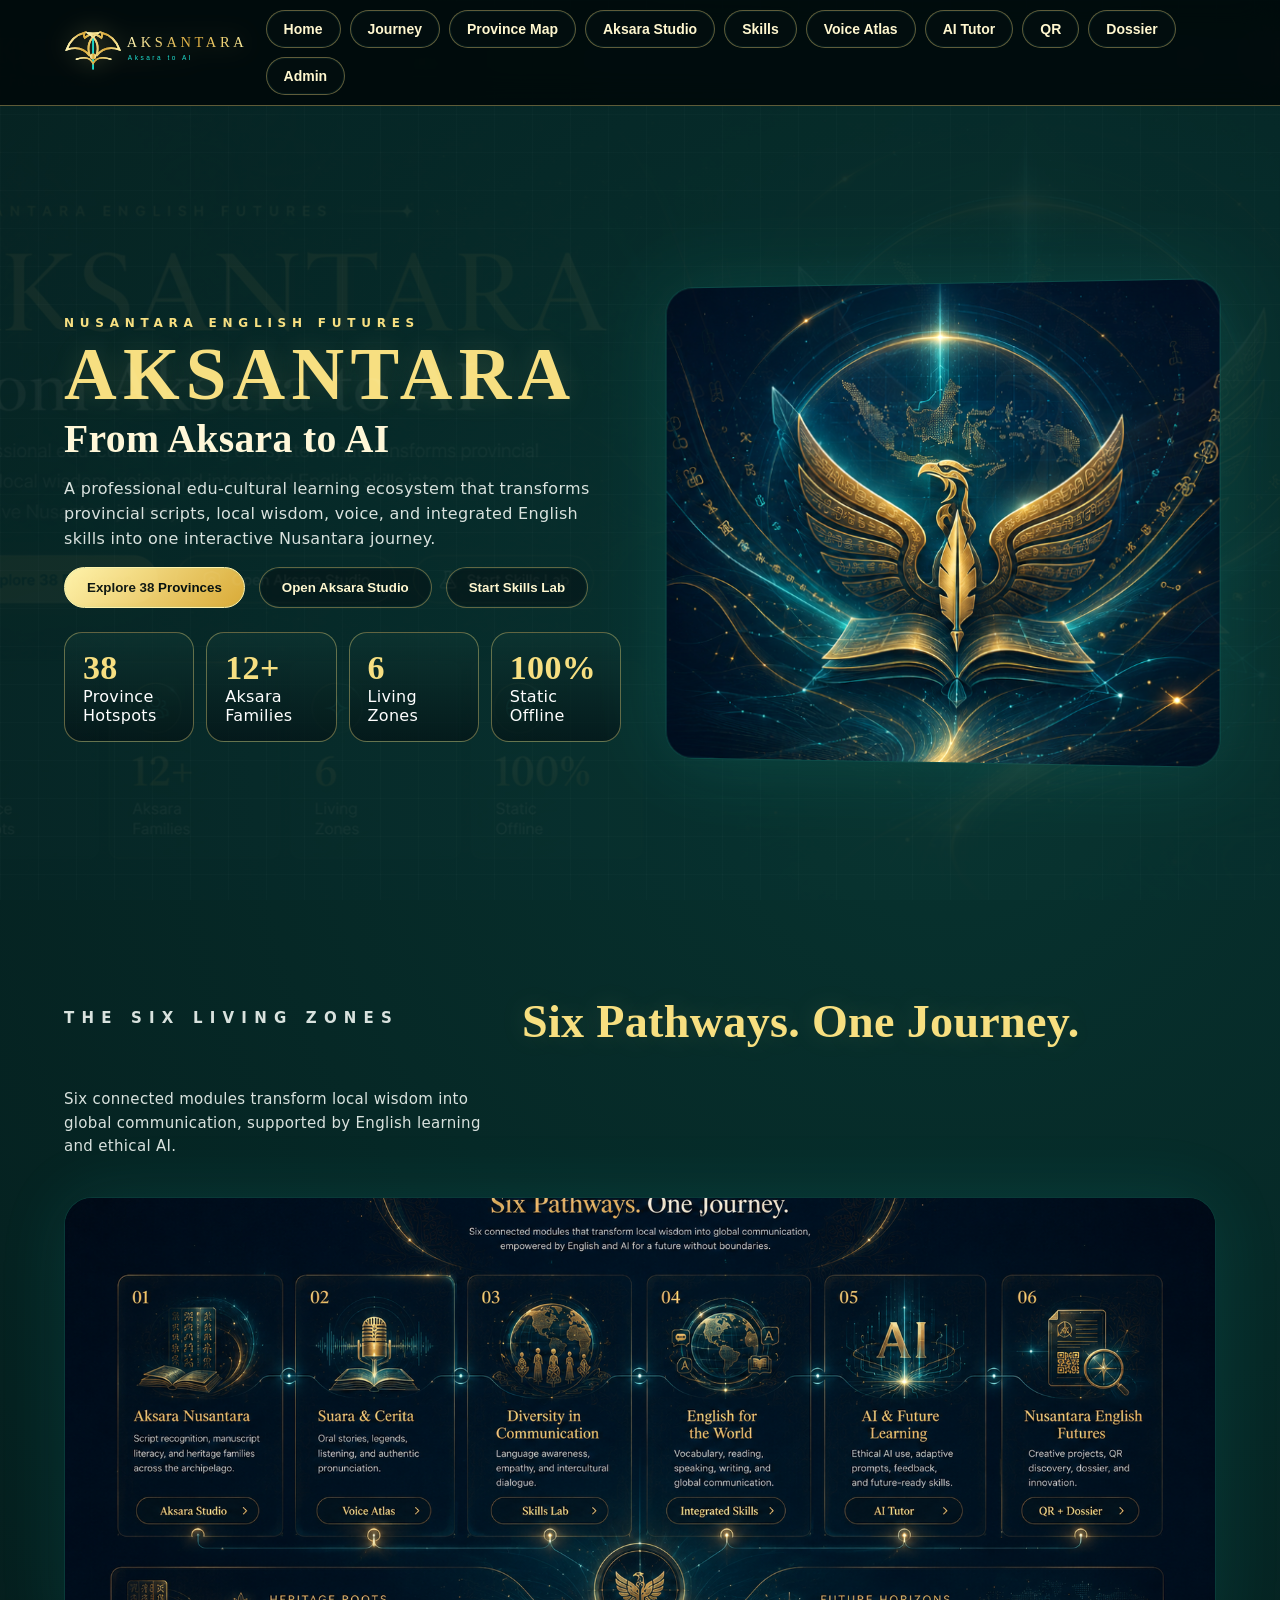
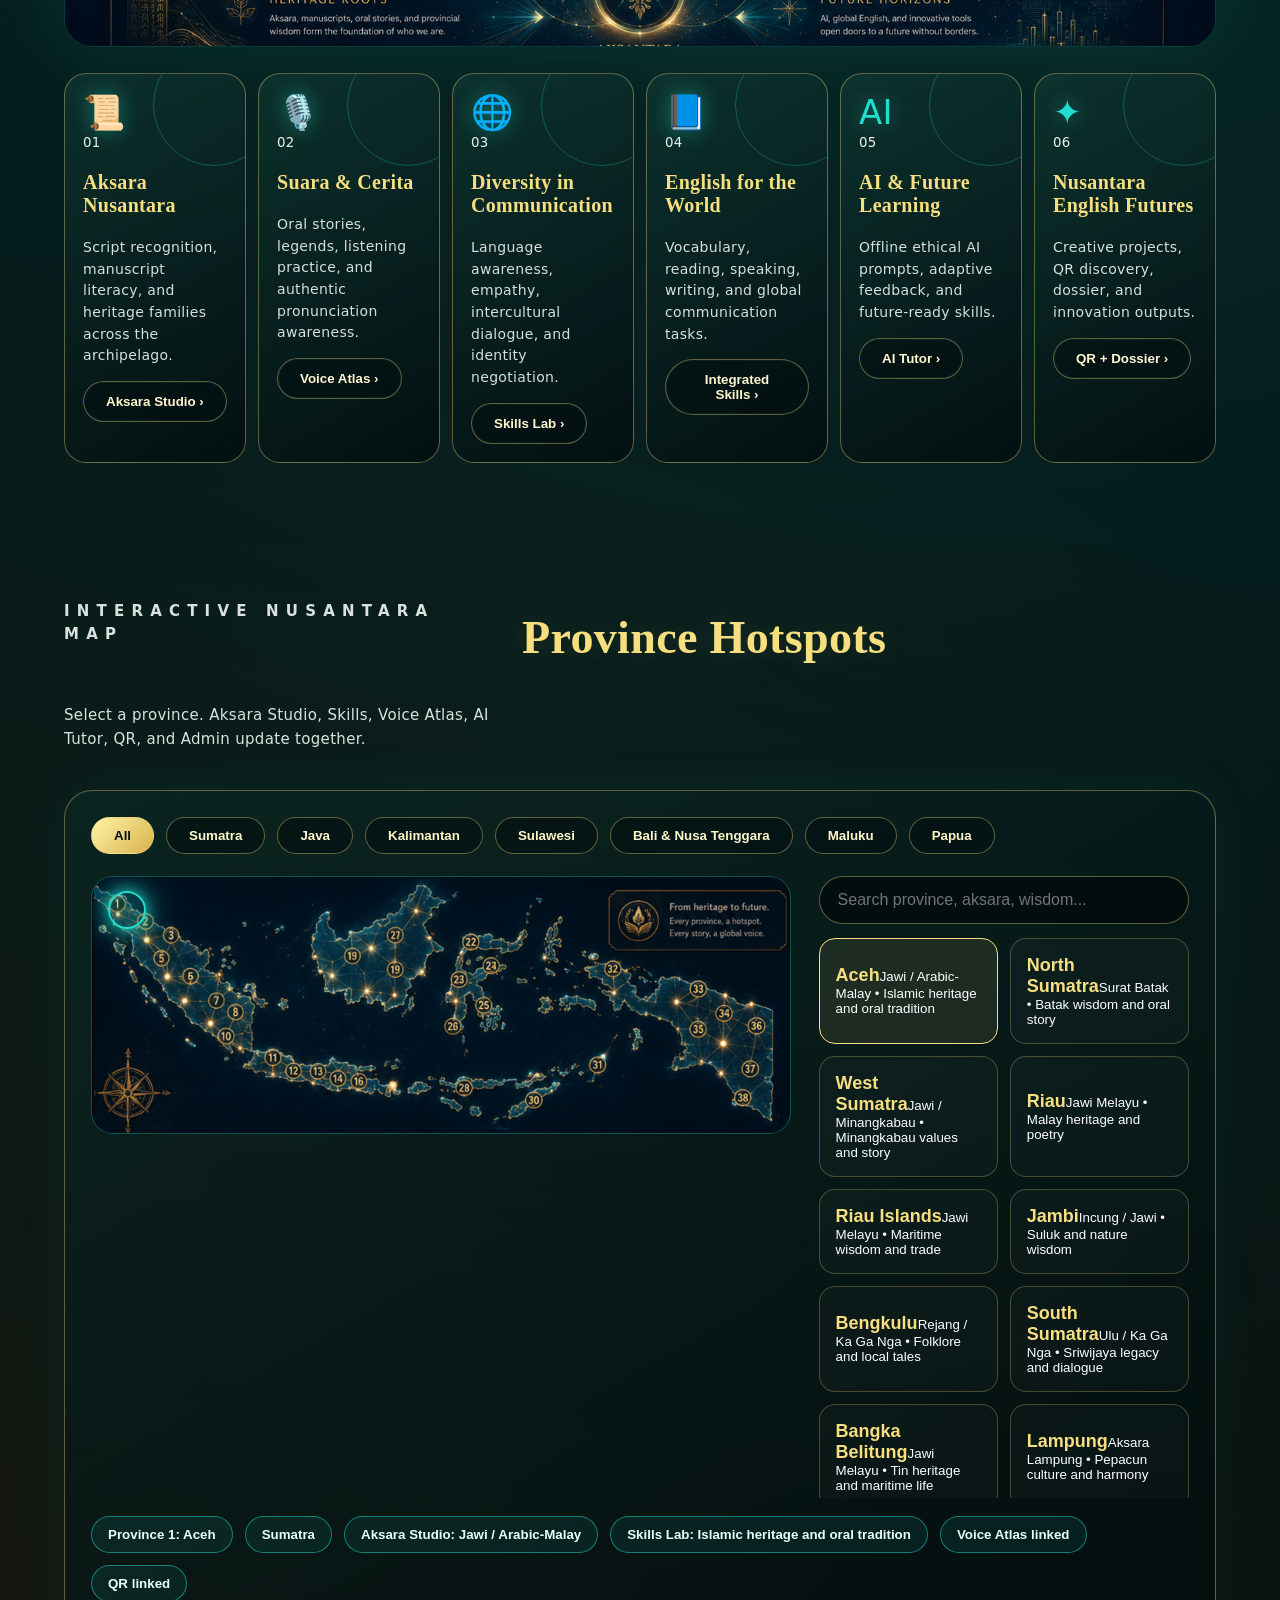
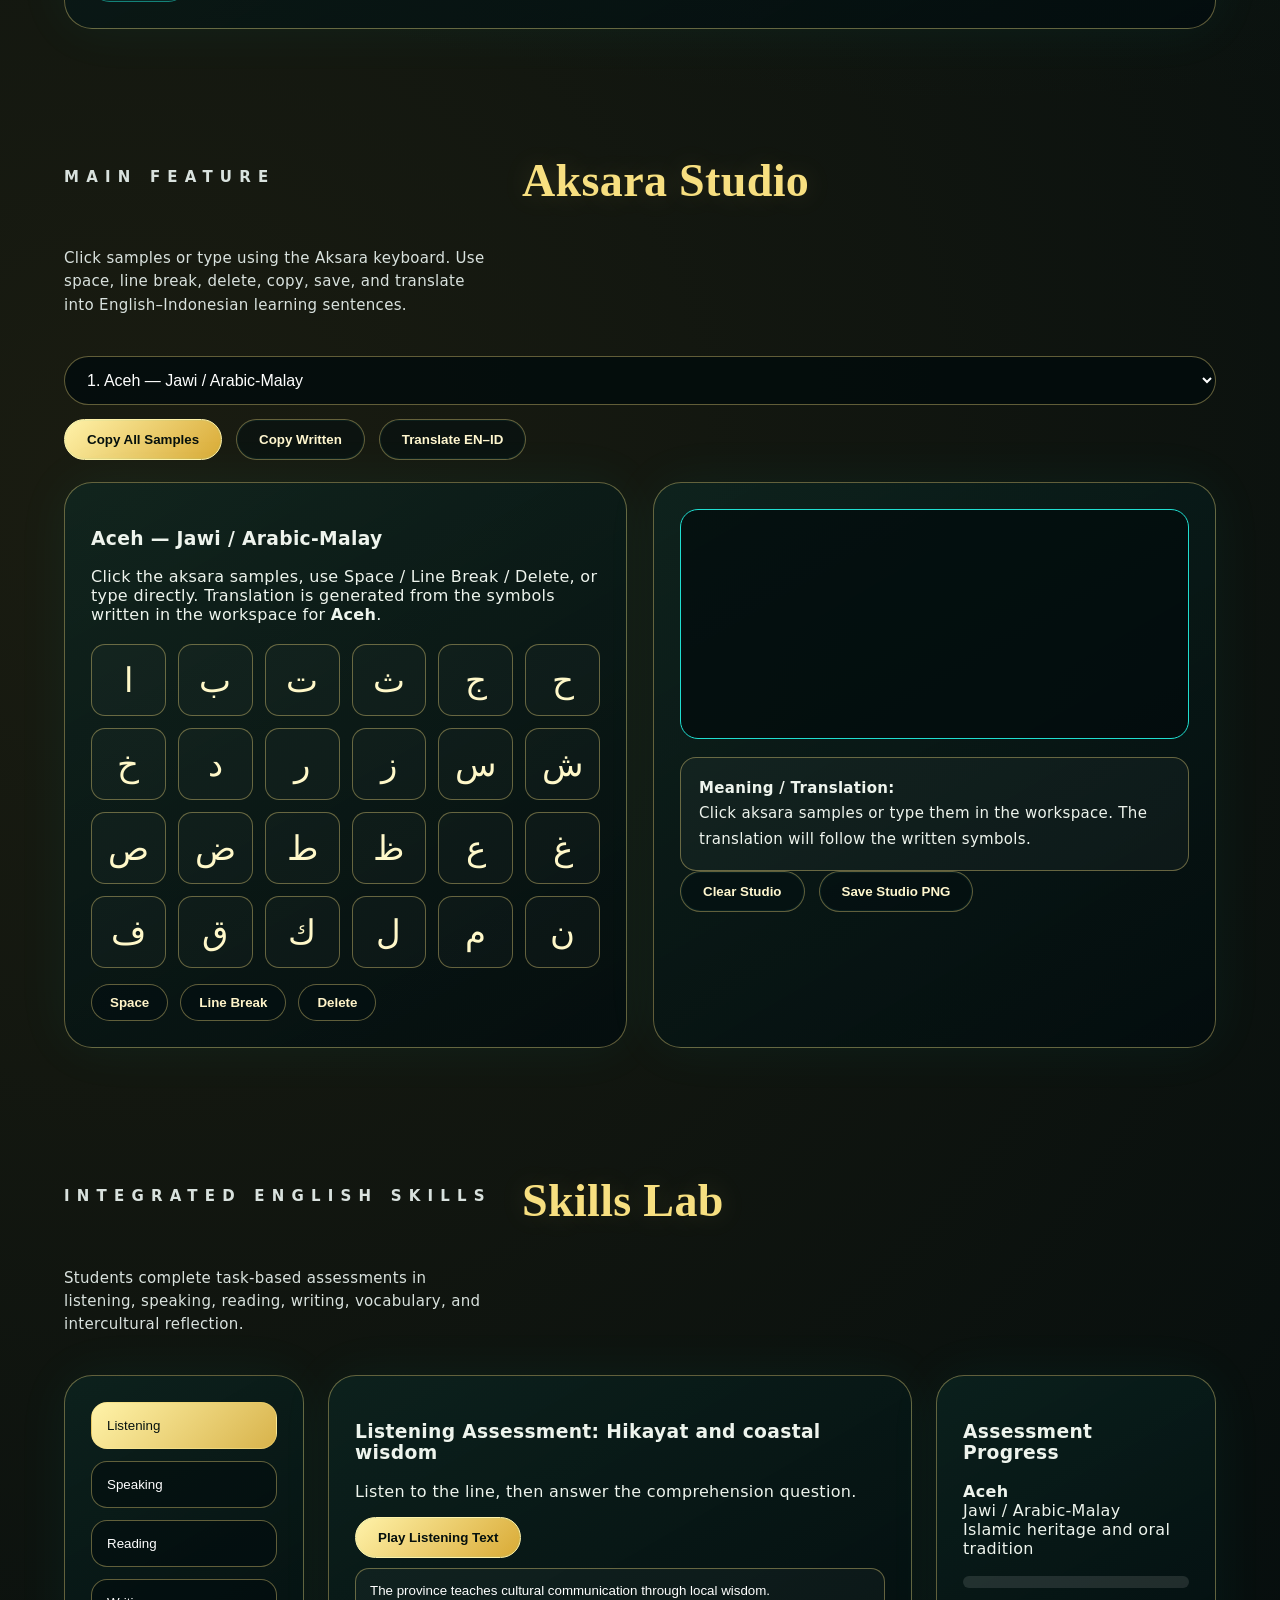
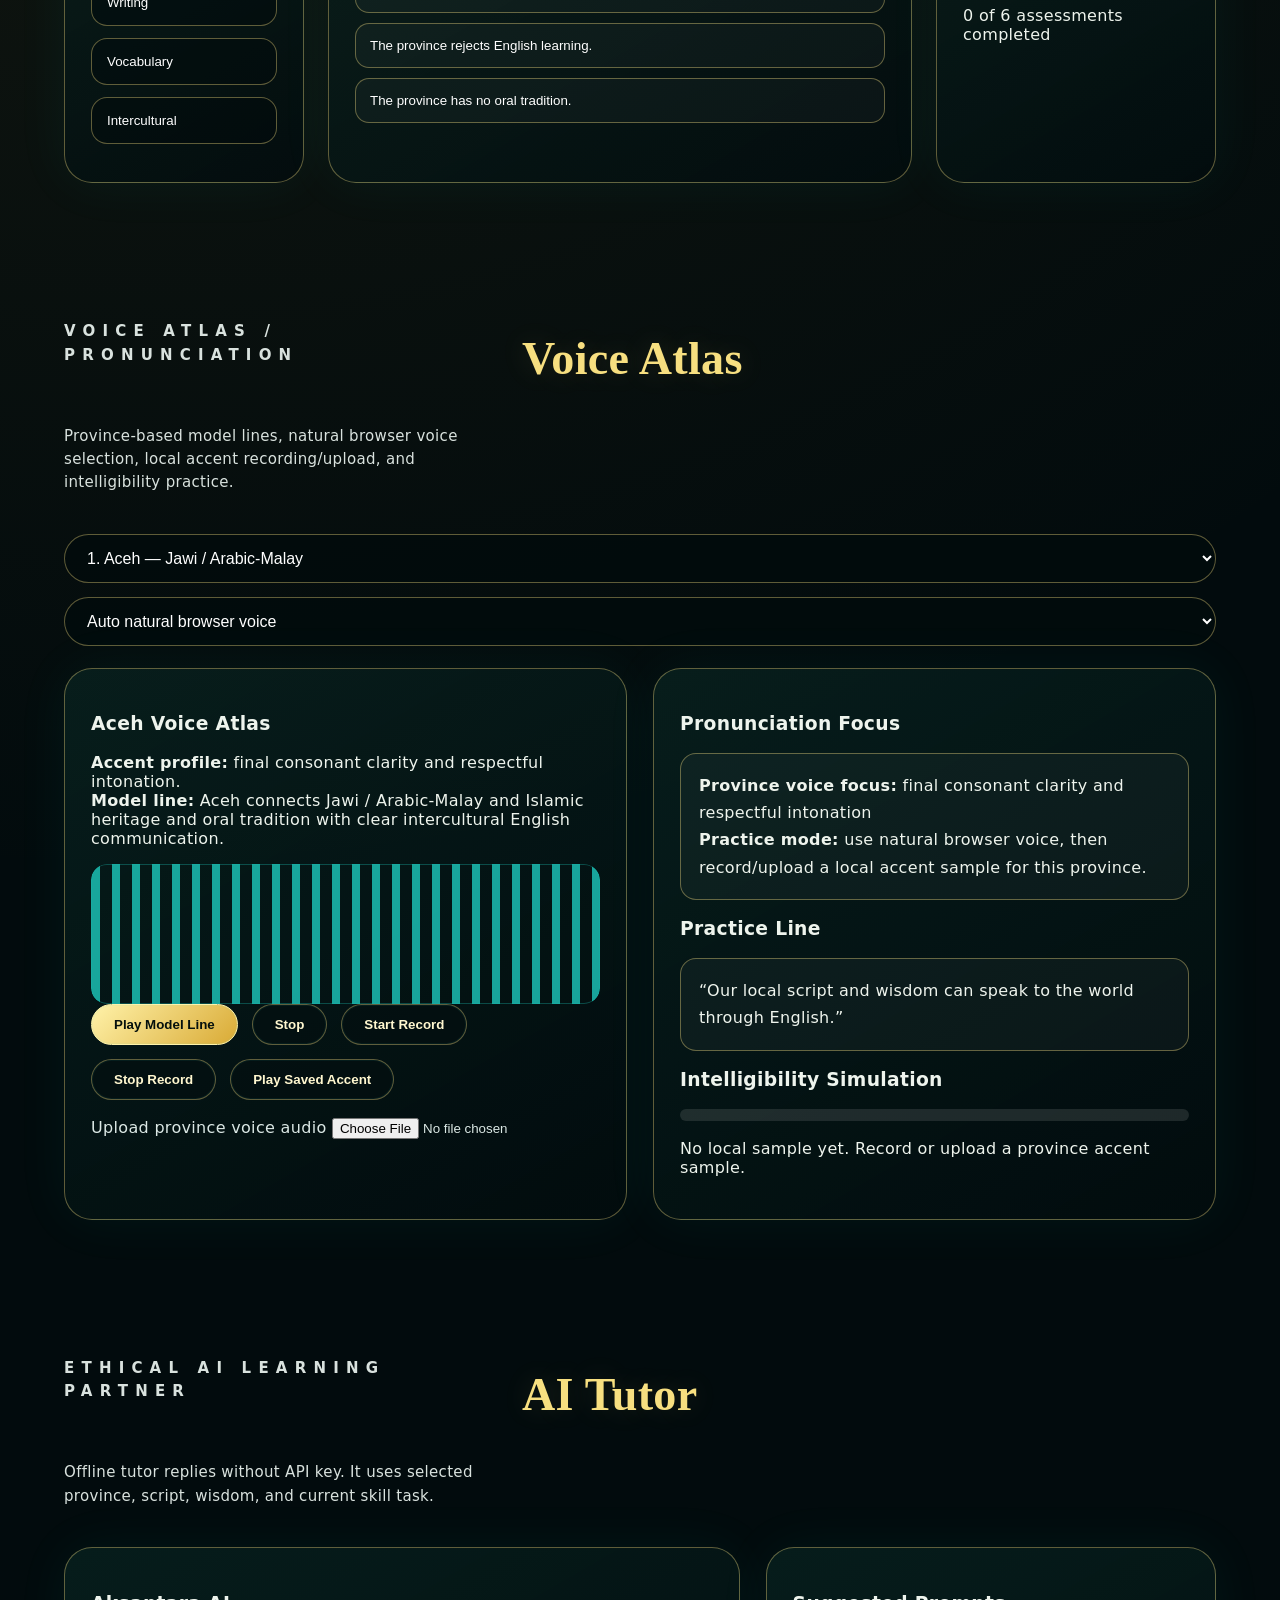
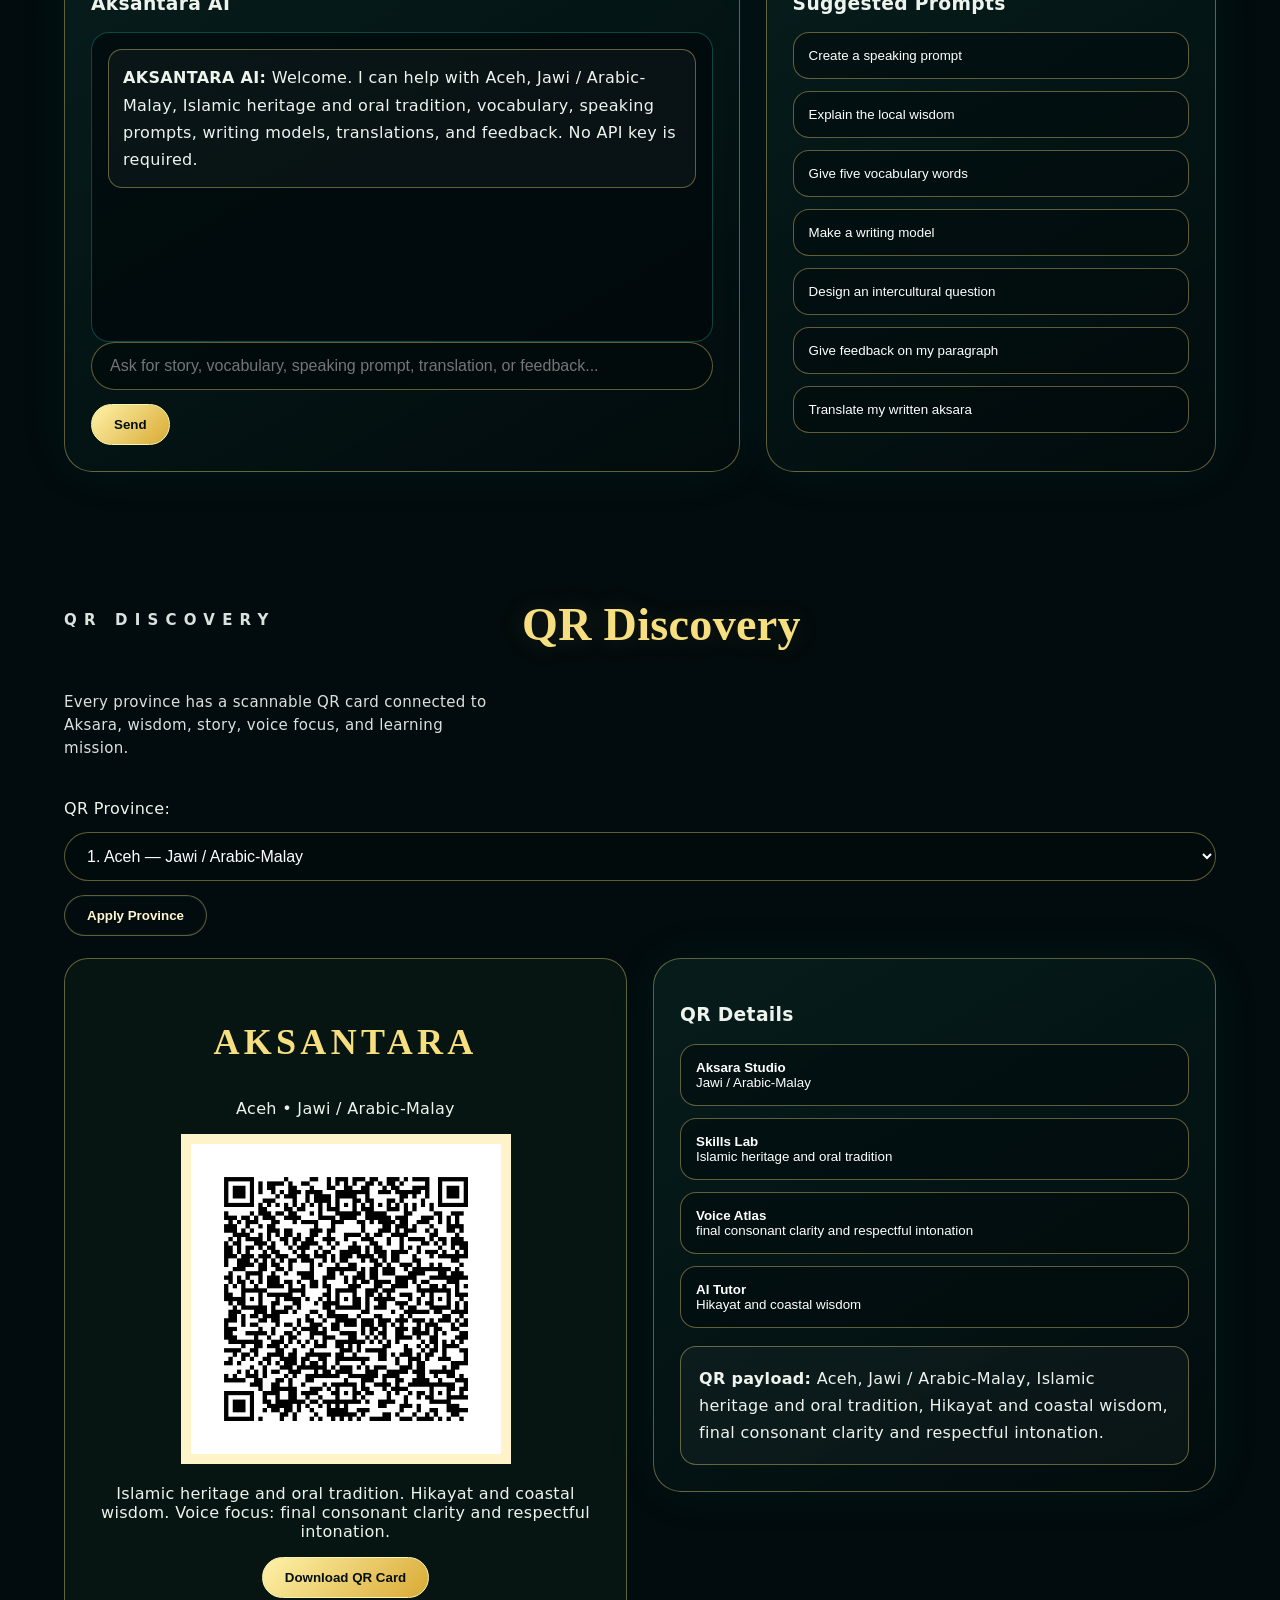
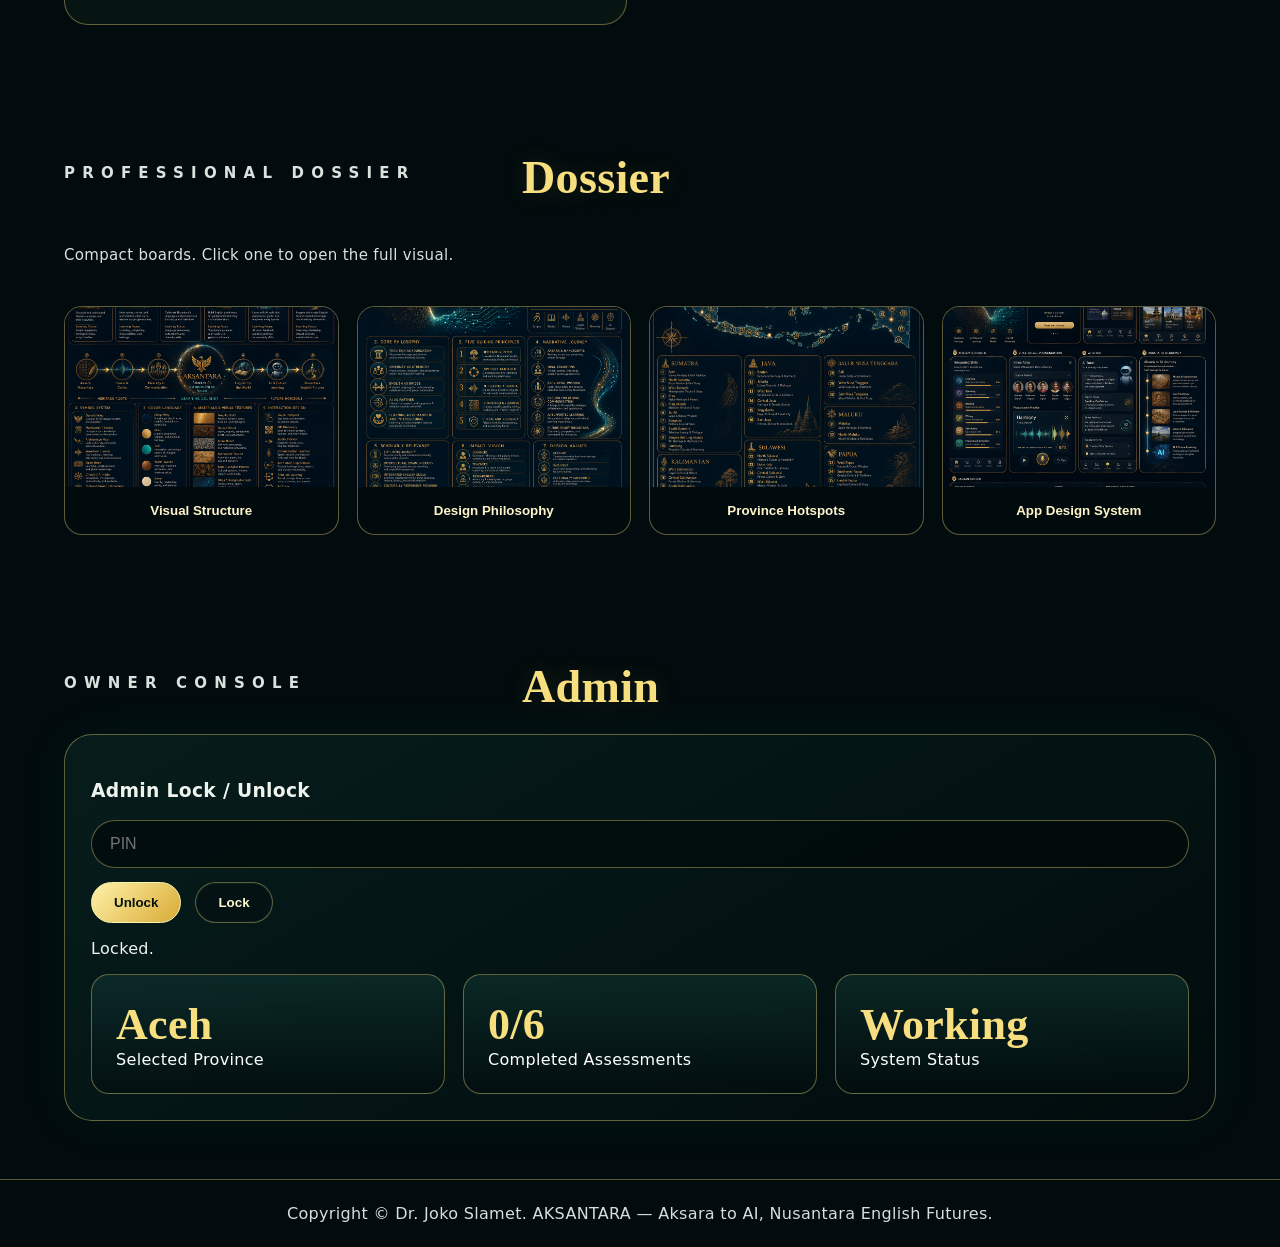
==== commit a69b6133: "Add files via upload" ====
--- a/index.html
+++ b/index.html
@@ -1,8 +1,8 @@
 <!doctype html>
 <html lang="en"><head><meta charset="utf-8"><meta name="viewport" content="width=device-width,initial-scale=1"><title>AKSANTARA — From Aksara to AI</title><link rel="stylesheet" href="assets/style.css"></head><body>
-<header class="topbar"><a class="brand" data-go="home" href="#home"><img src="assets/logo-reference.png" alt="AKSANTARA logo"><span><b>AKSANTARA</b><em>From Aksara to AI</em></span></a><button id="menuBtn" class="menuBtn">Menu</button><nav id="nav"><button data-go="home">Home</button><button data-go="journey">Journey</button><button data-go="map">Province Map</button><button data-go="studio">Aksara Studio</button><button data-go="skills">Skills</button><button data-go="voice">Voice Atlas</button><button data-go="ai">AI Tutor</button><button data-go="qr">QR</button><button data-go="dossier">Dossier</button><button data-go="admin">Admin</button></nav></header>
+<header class="topbar"><a class="brand" data-go="home" href="#home"><img src="assets/logo-clear.svg" alt="AKSANTARA logo"><span><b>AKSANTARA</b><em>From Aksara to AI</em></span></a><button id="menuBtn" class="menuBtn">Menu</button><nav id="nav"><button data-go="home">Home</button><button data-go="journey">Journey</button><button data-go="map">Province Map</button><button data-go="studio">Aksara Studio</button><button data-go="skills">Skills</button><button data-go="voice">Voice Atlas</button><button data-go="ai">AI Tutor</button><button data-go="qr">QR</button><button data-go="dossier">Dossier</button><button data-go="admin">Admin</button></nav></header>
 <main>
-<section id="home" class="section hero"><div class="heroText"><p class="eyebrow">Nusantara English Futures</p><h1>AKSANTARA</h1><h2>From Aksara to AI</h2><p class="lead">A professional edu-cultural learning ecosystem that transforms provincial scripts, local wisdom, voice, and integrated English skills into one interactive Nusantara journey.</p><div class="actions"><button class="btn primary" data-go="map">Explore 38 Provinces</button><button class="btn" data-go="studio">Open Aksara Studio</button><button class="btn" data-go="skills">Start Skills Lab</button></div><div class="stats"><article><b>38</b><span>Province Hotspots</span></article><article><b>12+</b><span>Aksara Families</span></article><article><b>6</b><span>Living Zones</span></article><article><b>100%</b><span>Static Offline</span></article></div></div><div class="heroArt"><img src="assets/home-visual.png" alt="AKSANTARA exclusive visual"></div></section>
+<section id="home" class="section hero"><div class="heroText"><p class="eyebrow">Nusantara English Futures</p><h1>AKSANTARA</h1><h2>From Aksara to AI</h2><p class="lead">A professional edu-cultural learning ecosystem that transforms provincial scripts, local wisdom, voice, and integrated English skills into one interactive Nusantara journey.</p><div class="actions"><button class="btn primary" data-go="map">Explore 38 Provinces</button><button class="btn" data-go="studio">Open Aksara Studio</button><button class="btn" data-go="skills">Start Skills Lab</button></div><div class="stats"><article><b>38</b><span>Province Hotspots</span></article><article><b>12+</b><span>Aksara Families</span></article><article><b>6</b><span>Living Zones</span></article><article><b>100%</b><span>Static Offline</span></article></div></div><div class="heroArt"><img src="assets/home-figure.png" alt="AKSANTARA exclusive visual"></div></section>
 <section id="journey" class="section journey"><div class="sectionHead"><p class="eyebrow">The Six Living Zones</p><h2>Six Pathways. One Journey.</h2><p>Six connected modules transform local wisdom into global communication, supported by English learning and ethical AI.</p></div><div class="journeyVisual"><img src="assets/six-zones.png" alt="Six Living Zones philosophy figure"></div><div id="zoneGrid" class="zoneGrid"></div></section>
 <section id="map" class="section"><div class="sectionHead"><p class="eyebrow">Interactive Nusantara Map</p><h2>Province Hotspots</h2><p>Select a province. Aksara Studio, Skills, Voice Atlas, AI Tutor, QR, and Admin update together.</p></div><div class="mapShell"><div class="filters" id="filters"></div><div class="mapLayout"><div class="mapStage"><img id="mapImg" src="assets/province-map.png" alt="Nusantara hotspot map"><div id="hotspotLayer"></div></div><aside class="provinceSide"><input id="search" placeholder="Search province, aksara, wisdom..."><div id="cards" class="cards"></div></aside></div><div id="selectedChips" class="chips"></div></div></section>
 <section id="studio" class="section"><div class="sectionHead"><p class="eyebrow">Main Feature</p><h2>Aksara Studio</h2><p>Click samples or type using the Aksara keyboard. Use space, line break, delete, copy, save, and translate into English–Indonesian learning sentences.</p></div><div class="toolbar"><select id="studioSelect"></select><button id="copyAllAksara" class="btn primary">Copy All Samples</button><button id="copyWritten" class="btn">Copy Written</button><button id="translateBtn" class="btn">Translate EN–ID</button></div><div class="studioGrid"><div class="panel"><h3 id="studioTitle"></h3><p id="studioDesc"></p><div id="sampleGrid" class="sampleGrid"></div><div class="keyboard"><button data-key="space">Space</button><button data-key="break">Line Break</button><button data-key="back">Delete</button></div></div><div class="panel"><div id="workspace" class="workspace" contenteditable="true" spellcheck="false"></div><div id="translationBox" class="translation"><b>Meaning / Translation:</b><br>Select or type aksara samples. Translation results will appear here.</div><div class="actions"><button id="clearStudio" class="btn">Clear Studio</button><button id="saveStudio" class="btn">Save Studio PNG</button></div></div></div></section>
--- a/assets/style.css
+++ b/assets/style.css
@@ -1,2 +1,6 @@
 
 :root{--bg:#020b0d;--panel:rgba(5,24,25,.78);--panel2:rgba(11,48,45,.52);--gold:#f7df80;--ivory:#fff4c9;--teal:#20ded0;--line:rgba(247,223,128,.38);--muted:#cbd8d5;--danger:#ff7575}*{box-sizing:border-box}html{scroll-behavior:smooth}body{margin:0;background:radial-gradient(circle at 74% 8%,rgba(14,99,89,.45),transparent 30%),radial-gradient(circle at 10% 40%,rgba(135,105,35,.18),transparent 35%),#020b0d;color:#eef4ed;font-family:Inter,system-ui,Segoe UI,Arial,sans-serif;letter-spacing:.02em}body:before{content:"";position:fixed;inset:0;pointer-events:none;background-image:linear-gradient(rgba(255,255,255,.025) 1px,transparent 1px),linear-gradient(90deg,rgba(255,255,255,.025) 1px,transparent 1px);background-size:38px 38px;opacity:.75}body:after{content:"";position:fixed;inset:0;pointer-events:none;background:url('home-hero.png') center/cover no-repeat;opacity:.055;mix-blend-mode:screen}.topbar{position:sticky;top:0;z-index:20;display:flex;align-items:center;justify-content:space-between;gap:20px;padding:14px 5%;background:rgba(1,8,10,.88);border-bottom:1px solid var(--line);backdrop-filter:blur(16px)}.brand{display:flex;align-items:center;gap:14px;color:var(--gold);text-decoration:none}.brand img{width:70px;height:52px;object-fit:contain;filter:drop-shadow(0 0 12px rgba(247,223,128,.35))}.brand b{display:block;font-family:Georgia,serif;font-size:26px;letter-spacing:.22em}.brand em{display:block;color:var(--teal);font-style:normal;font-size:12px;letter-spacing:.38em}.nav,nav{display:flex;gap:9px;flex-wrap:wrap;align-items:center}.nav button,nav button,.btn{border:1px solid var(--line);background:rgba(4,16,18,.55);color:#fff7cf;border-radius:999px;padding:12px 22px;font-weight:800;cursor:pointer;box-shadow:inset 0 0 0 1px rgba(32,222,208,.06);transition:.2s}.nav button:hover,nav button:hover,.btn:hover,.filter:hover{border-color:var(--teal);transform:translateY(-1px);box-shadow:0 0 24px rgba(32,222,208,.18)}.btn.primary,.nav button.active,nav button.active{background:linear-gradient(135deg,#fff2a9,#d9aa35);color:#05100d;border-color:#fff2a9}.menuBtn{display:none}.section{min-height:90vh;padding:84px 5% 70px;position:relative}.hero{display:grid;grid-template-columns:minmax(0,1fr) minmax(420px,760px);gap:44px;align-items:center}.eyebrow{text-transform:uppercase;letter-spacing:.52em;color:var(--gold);font-weight:900;font-size:14px}.hero h1,.sectionHead h2{font-family:Georgia,serif;color:var(--gold);line-height:.94;margin:0;text-shadow:0 0 28px rgba(247,223,128,.15)}.hero h1{font-size:clamp(58px,8vw,132px);letter-spacing:.14em;max-width:100%;overflow-wrap:anywhere}.hero h2{font-family:Georgia,serif;font-size:clamp(32px,4vw,64px);margin:12px 0;color:#fff7d8}.lead,.sectionHead p{font-size:clamp(17px,1.5vw,24px);line-height:1.7;color:#d9e2de;max-width:880px}.actions,.toolbar,.inputRow{display:flex;gap:14px;flex-wrap:wrap;align-items:center}.stats{display:grid;grid-template-columns:repeat(4,1fr);gap:16px;margin-top:32px}.stats article,.adminStats article{border:1px solid var(--line);background:linear-gradient(180deg,rgba(16,55,50,.58),rgba(2,12,14,.58));border-radius:18px;padding:24px;min-height:110px}.stats b,.adminStats b{font-family:Georgia,serif;color:var(--gold);font-size:44px;display:block}.stats span,.adminStats span{color:#fff}.heroArt{border:1px solid rgba(32,222,208,.25);border-radius:34px;overflow:hidden;box-shadow:0 0 80px rgba(32,222,208,.12),inset 0 0 40px rgba(247,223,128,.07);transform:perspective(900px) rotateY(-4deg)}.heroArt img{width:100%;height:auto;display:block}.sectionHead{display:grid;grid-template-columns:minmax(300px,520px) minmax(0,1fr);gap:44px;align-items:end;margin-bottom:32px}.sectionHead h2{font-size:clamp(42px,5vw,86px)}.journeyVisual{border:1px solid rgba(32,222,208,.22);border-radius:28px;overflow:hidden;box-shadow:0 0 70px rgba(32,222,208,.11);margin-bottom:26px}.journeyVisual img{display:block;width:100%}.zoneGrid{display:grid;grid-template-columns:repeat(6,1fr);gap:16px}.zoneCard{position:relative;border:1px solid var(--line);border-radius:22px;padding:22px;background:linear-gradient(150deg,rgba(17,58,52,.66),rgba(2,12,14,.78));min-height:250px;overflow:hidden}.zoneCard:before{content:"";position:absolute;right:-30px;top:-30px;width:120px;height:120px;border:1px solid rgba(32,222,208,.28);border-radius:50%}.zoneIcon{font-size:44px;color:var(--teal);filter:drop-shadow(0 0 10px rgba(32,222,208,.4))}.zoneCard h3{color:var(--gold);font-family:Georgia,serif;font-size:24px}.zoneCard p{color:#d6e0de;line-height:1.55}.mapShell,.panel{border:1px solid var(--line);background:linear-gradient(150deg,rgba(11,44,40,.55),rgba(2,12,14,.8));border-radius:28px;padding:26px;box-shadow:0 0 55px rgba(32,222,208,.06)}.filters{display:flex;flex-wrap:wrap;gap:12px;margin-bottom:22px}.filter{border:1px solid var(--line);background:rgba(4,14,16,.55);color:#fff8c9;padding:10px 22px;border-radius:999px;font-weight:800;cursor:pointer}.filter.active{background:linear-gradient(135deg,#fff3a9,#d8b34b);color:#07110e}.mapLayout{display:grid;grid-template-columns:minmax(0,1.7fr) minmax(360px,.9fr);gap:28px}.mapStage{position:relative;border:1px solid rgba(32,222,208,.35);border-radius:22px;background:#01090a;overflow:hidden;min-height:360px;display:flex;align-items:center;justify-content:center}.mapStage img{width:100%;height:auto;display:block;object-fit:contain}.hotspot{position:absolute;width:24px;height:24px;border-radius:50%;transform:translate(-50%,-50%);border:2px solid #2be8da;background:#fff0a3;color:#07110e;font-size:12px;font-weight:900;display:flex;align-items:center;justify-content:center;box-shadow:0 0 18px #fff0a3,0 0 42px rgba(32,222,208,.25);cursor:pointer}.hotspot.active{background:var(--teal);box-shadow:0 0 24px var(--teal),0 0 70px rgba(32,222,208,.45)}.provinceSide input,.toolbar select,.toolbar input,.inputRow input,.adminForm input,.adminForm textarea,.adminForm select{width:100%;border:1px solid var(--line);border-radius:999px;background:rgba(2,11,13,.82);color:#fff;padding:14px 18px;font-size:16px}.provinceSide input{margin-bottom:14px}.cards{display:grid;grid-template-columns:1fr 1fr;gap:12px;max-height:560px;overflow:auto}.card{border:1px solid rgba(247,223,128,.25);border-radius:16px;padding:16px;background:rgba(255,255,255,.025);cursor:pointer;text-align:left;color:white}.card.active{border-color:var(--gold);background:rgba(247,223,128,.09)}.card b{color:var(--gold);font-size:18px}.chips{display:flex;gap:12px;flex-wrap:wrap;margin-top:18px}.chip{padding:10px 16px;border:1px solid rgba(32,222,208,.5);border-radius:999px;background:rgba(32,222,208,.08);color:#eafffb;font-weight:800;cursor:pointer}.toolbar{margin-bottom:22px}.studioGrid,.twoCol,.qrGrid,.aiGrid{display:grid;grid-template-columns:1fr 1fr;gap:26px}.sampleGrid{display:grid;grid-template-columns:repeat(auto-fill,minmax(72px,1fr));gap:12px;margin-top:20px}.sample{min-height:72px;border:1px solid var(--line);border-radius:14px;background:rgba(255,255,255,.025);color:#fff8c9;font-size:34px;cursor:pointer}.sample.active{border-color:var(--teal);box-shadow:0 0 24px rgba(32,222,208,.28)}.keyboard{display:flex;gap:12px;flex-wrap:wrap;margin-top:16px}.keyboard button{border:1px solid var(--line);border-radius:999px;background:rgba(4,16,18,.75);color:var(--ivory);padding:10px 18px;font-weight:800;cursor:pointer}.workspace{min-height:260px;border:1px solid var(--teal);border-radius:18px;background:rgba(2,10,12,.7);padding:26px;font-size:52px;line-height:1.8;color:#fff7ca;word-break:break-word}.workspace:focus{outline:2px solid rgba(32,222,208,.3)}.translation,.info{margin-top:18px;border:1px solid var(--line);border-radius:16px;padding:18px;background:rgba(255,255,255,.035);line-height:1.7}.skillsGrid{display:grid;grid-template-columns:270px 1fr 300px;gap:24px}.skillTab,.prompt,.seedInfo{display:block;width:100%;text-align:left;border:1px solid var(--line);background:rgba(2,12,14,.55);color:#fff;border-radius:16px;padding:15px;margin-bottom:12px;cursor:pointer}.skillTab.active{background:linear-gradient(135deg,#fff3a9,#d8b34b);color:#06120f}.taskInput{width:100%;min-height:130px;border:1px solid rgba(32,222,208,.35);border-radius:16px;background:rgba(1,8,10,.68);color:white;padding:16px;font-size:16px}.choice{display:block;width:100%;text-align:left;margin:10px 0;border:1px solid var(--line);border-radius:14px;background:rgba(255,255,255,.03);color:white;padding:14px;cursor:pointer}.progress{height:12px;background:rgba(255,255,255,.11);border-radius:20px;overflow:hidden;margin:18px 0}.progress span{display:block;height:100%;width:0;background:linear-gradient(90deg,var(--gold),var(--teal));transition:.4s}.wave{height:140px;border:1px solid rgba(32,222,208,.35);border-radius:16px;background:repeating-linear-gradient(90deg,rgba(32,222,208,.9) 0 8px,transparent 8px 20px);mask:linear-gradient(#000,#000);opacity:.8}.uploadVoice{display:block;margin-top:18px;color:#dbe8e5}.chat{height:360px;overflow:auto;border:1px solid rgba(32,222,208,.28);border-radius:18px;padding:16px;background:rgba(1,8,10,.62)}.chat .msg{border:1px solid var(--line);border-radius:14px;padding:14px;margin-bottom:12px;background:rgba(255,255,255,.035);line-height:1.7}.qrCard{text-align:center;border:1px solid var(--line);border-radius:24px;padding:26px;background:#061512}.qrCard h3{font-family:Georgia,serif;font-size:36px;color:var(--gold);letter-spacing:.12em}.qrCard img{width:min(330px,80%);background:white;padding:16px;border:10px solid var(--ivory)}.dossierGrid{display:grid;grid-template-columns:repeat(4,1fr);gap:18px}.board{border:1px solid var(--line);border-radius:18px;background:rgba(2,12,14,.65);color:var(--ivory);overflow:hidden;cursor:pointer;padding:0}.board img{width:100%;height:220px;object-fit:cover;display:block}.board span{display:block;padding:16px;font-weight:900}.adminStats{display:grid;grid-template-columns:repeat(3,1fr);gap:18px}.adminForm{display:grid;grid-template-columns:repeat(4,1fr);gap:12px;margin:12px 0}.adminForm textarea{border-radius:18px;min-height:80px}.locked>:not(:first-child){display:none}.material-item{border:1px solid var(--line);border-radius:16px;padding:14px;margin:10px 0}.modal{position:fixed;inset:0;z-index:50;background:rgba(0,0,0,.9);display:none;align-items:center;justify-content:center;padding:30px}.modal.open{display:flex}.modal img{max-width:96vw;max-height:90vh}.modal button{position:absolute;top:20px;right:20px}.toast{position:fixed;bottom:24px;right:24px;background:#092421;border:1px solid var(--teal);padding:14px 18px;border-radius:16px;color:#eff;display:none;z-index:80}footer{text-align:center;border-top:1px solid var(--line);padding:24px;color:#d6dfdc}@media(max-width:1100px){.hero,.sectionHead,.mapLayout,.studioGrid,.twoCol,.qrGrid,.aiGrid,.skillsGrid{grid-template-columns:1fr}.zoneGrid,.dossierGrid{grid-template-columns:repeat(2,1fr)}.stats,.adminStats{grid-template-columns:repeat(2,1fr)}.hero h1{font-size:60px}.menuBtn{display:block}.nav,nav{display:none;position:absolute;left:0;right:0;top:80px;background:#020b0d;padding:14px}.nav.open,nav.open{display:flex}}@media(max-width:640px){.section{padding:54px 18px}.cards,.zoneGrid,.dossierGrid,.stats,.adminStats,.adminForm{grid-template-columns:1fr}.hero h1{font-size:46px}.sectionHead h2{font-size:38px}.brand b{font-size:18px}.brand img{width:52px}.workspace{font-size:36px}}
+
+/* AKSANTARA FINAL PROFESSIONAL FIT + INTERACTION PATCH */
+.topbar{padding:10px 4.5%;min-height:72px}.brand img{width:188px;height:58px;object-fit:contain}.brand span{display:none}nav button{padding:10px 17px;font-size:14px}.section{min-height:auto;padding:64px 5% 58px}.hero{min-height:calc(100vh - 72px);grid-template-columns:minmax(520px,.95fr) minmax(460px,.95fr);gap:38px;align-items:center;overflow:hidden}.hero h1{font-size:clamp(50px,5.7vw,96px);letter-spacing:.085em;white-space:nowrap;line-height:.9;max-width:100%}.hero h2{font-size:clamp(30px,3.1vw,52px);line-height:1.05}.eyebrow{font-size:12px;letter-spacing:.48em}.lead{font-size:clamp(16px,1.15vw,21px);line-height:1.55;max-width:760px}.stats{gap:12px;margin-top:24px}.stats article{min-height:88px;padding:16px 18px}.stats b{font-size:34px}.heroArt{border-radius:28px;max-height:480px;display:flex;align-items:center;justify-content:center;background:radial-gradient(circle at 50% 55%,rgba(32,222,208,.17),transparent 52%),rgba(2,12,14,.62);transform:perspective(1200px) rotateY(-5deg);animation:heroFloat 7s ease-in-out infinite alternate}.heroArt:before{content:"";position:absolute;inset:-20%;background:conic-gradient(from 0deg,transparent,rgba(32,222,208,.18),transparent,rgba(247,223,128,.15),transparent);animation:slowSpin 18s linear infinite;opacity:.55}.heroArt img{position:relative;z-index:1;width:100%;height:100%;max-height:480px;object-fit:cover;object-position:center;display:block;filter:saturate(1.06) contrast(1.04)}@keyframes heroFloat{0%{transform:perspective(1200px) rotateY(-5deg) translateY(0)}100%{transform:perspective(1200px) rotateY(-1deg) translateY(-12px)}}@keyframes slowSpin{to{transform:rotate(360deg)}}
+.sectionHead{grid-template-columns:minmax(270px,430px) minmax(0,1fr);gap:28px;margin-bottom:24px}.sectionHead h2{font-size:clamp(34px,3.6vw,62px);line-height:1.02}.sectionHead p{font-size:clamp(15px,1.1vw,19px);line-height:1.55}.journey{padding-top:58px}.journeyVisual{max-height:450px;display:flex;align-items:center;justify-content:center;background:#020b0d}.journeyVisual img{width:100%;height:100%;object-fit:contain}.zoneGrid{grid-template-columns:repeat(6,minmax(145px,1fr));gap:12px}.zoneCard{min-height:205px;padding:18px}.zoneCard h3{font-size:20px}.zoneCard p{font-size:14px}.zoneIcon{font-size:34px}.mapStage{min-height:0;aspect-ratio:1800/663}.mapStage img{width:100%;height:100%;object-fit:contain}.hotspot{width:34px;height:34px;background:transparent!important;border:0!important;color:transparent!important;box-shadow:none!important;z-index:5}.hotspot:after{content:"";position:absolute;left:50%;top:50%;width:34px;height:34px;transform:translate(-50%,-50%);border-radius:50%;background:transparent}.hotspot:hover:after,.hotspot.active:after{border:2px solid var(--teal);box-shadow:0 0 18px var(--teal),0 0 44px rgba(32,222,208,.48);background:rgba(32,222,208,.18)}.chips .chip[data-go],.chips .chip[data-prov]{cursor:pointer}.workspace{font-family:Georgia,'Times New Roman',serif;min-height:230px;font-size:44px;white-space:pre-wrap}.translation{font-size:15px}.skillsGrid{grid-template-columns:240px minmax(0,1fr) 280px}.taskInput{font-family:Inter,system-ui,Arial,sans-serif}.voice-tools{display:grid;grid-template-columns:1fr 1fr;gap:12px}.aiGrid{grid-template-columns:minmax(0,1.2fr) minmax(280px,.8fr)}.chat{height:310px}.qrGrid{align-items:start}.dossierGrid{grid-template-columns:repeat(4,1fr)}.board img{height:180px;object-fit:cover}.adminForm{grid-template-columns:repeat(2,1fr)}@media(max-width:1250px){.hero{grid-template-columns:1fr}.hero h1{white-space:normal}.heroArt{max-height:420px}.zoneGrid{grid-template-columns:repeat(3,1fr)}}@media(max-width:860px){.brand img{width:150px}.section{padding:46px 18px}.zoneGrid,.dossierGrid,.skillsGrid,.mapLayout,.studioGrid,.twoCol,.qrGrid,.aiGrid{grid-template-columns:1fr}.hero h1{font-size:48px}.stats{grid-template-columns:repeat(2,1fr)}}
